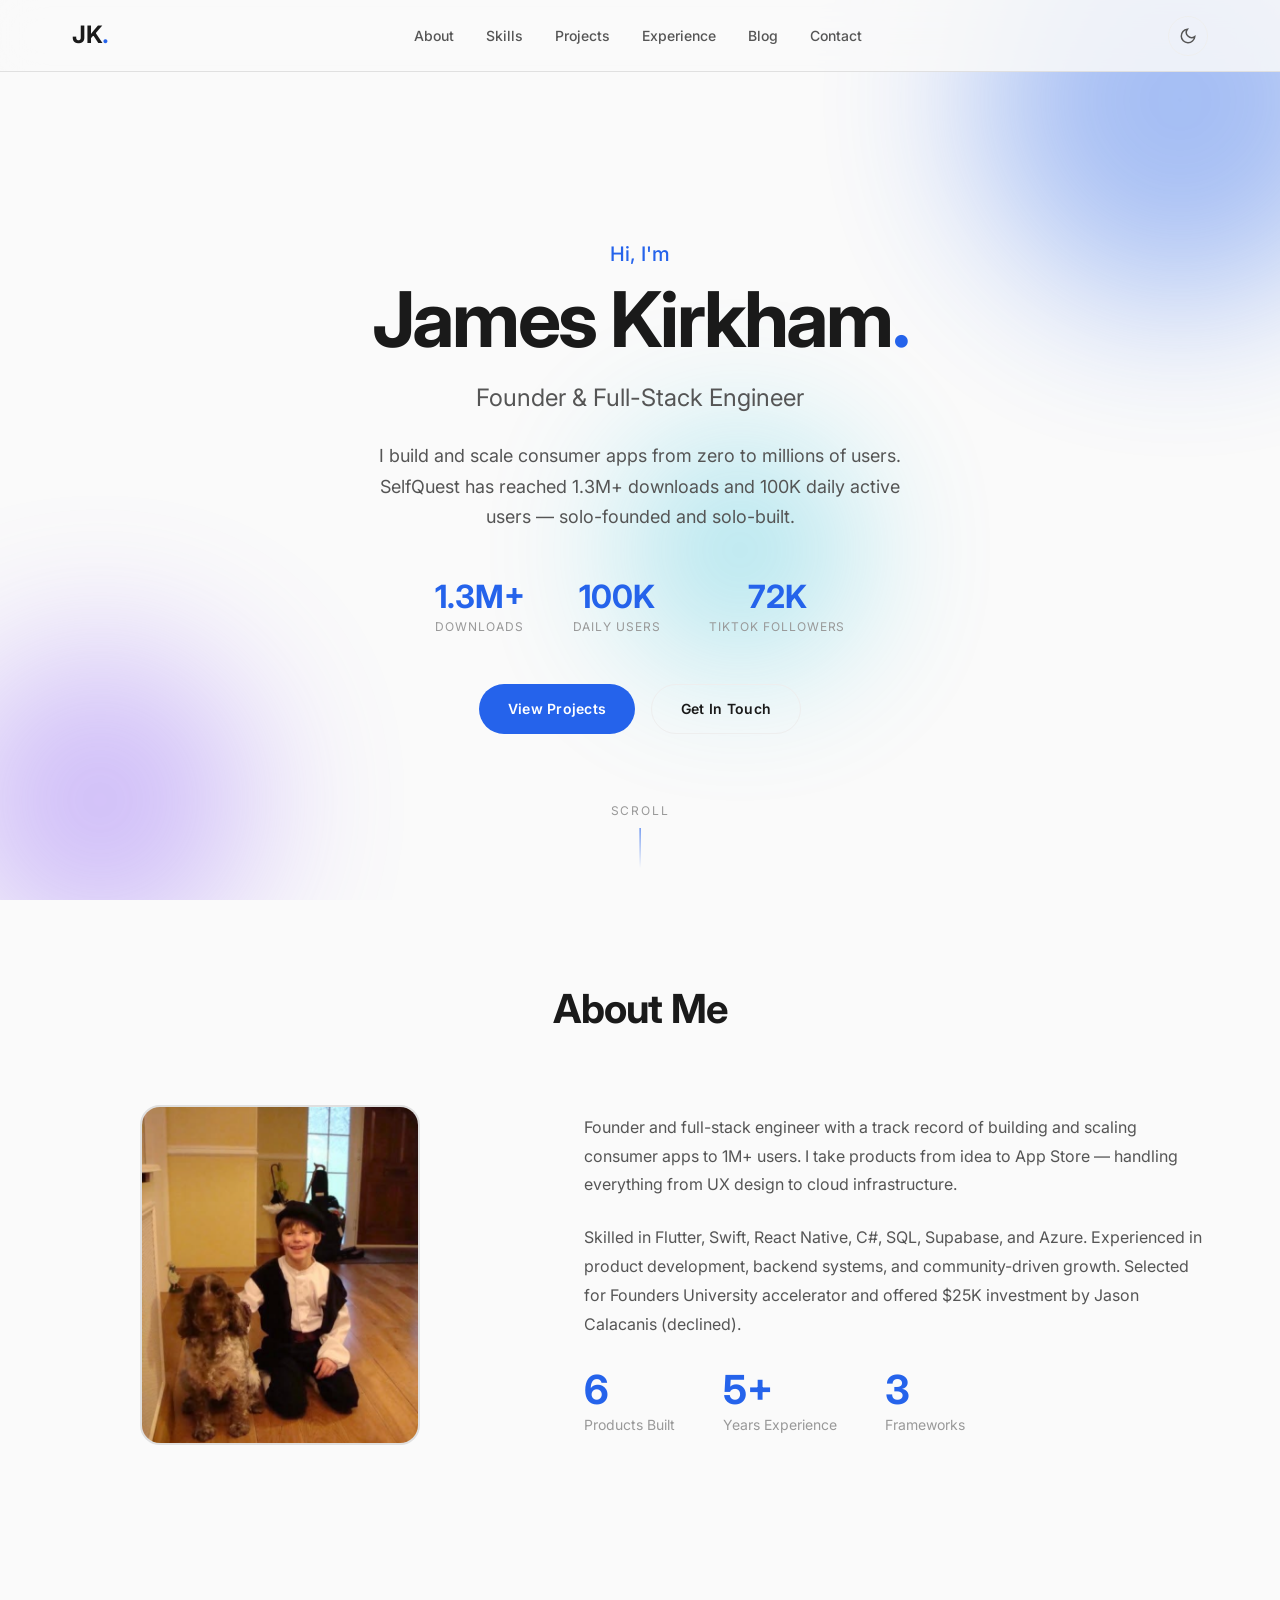
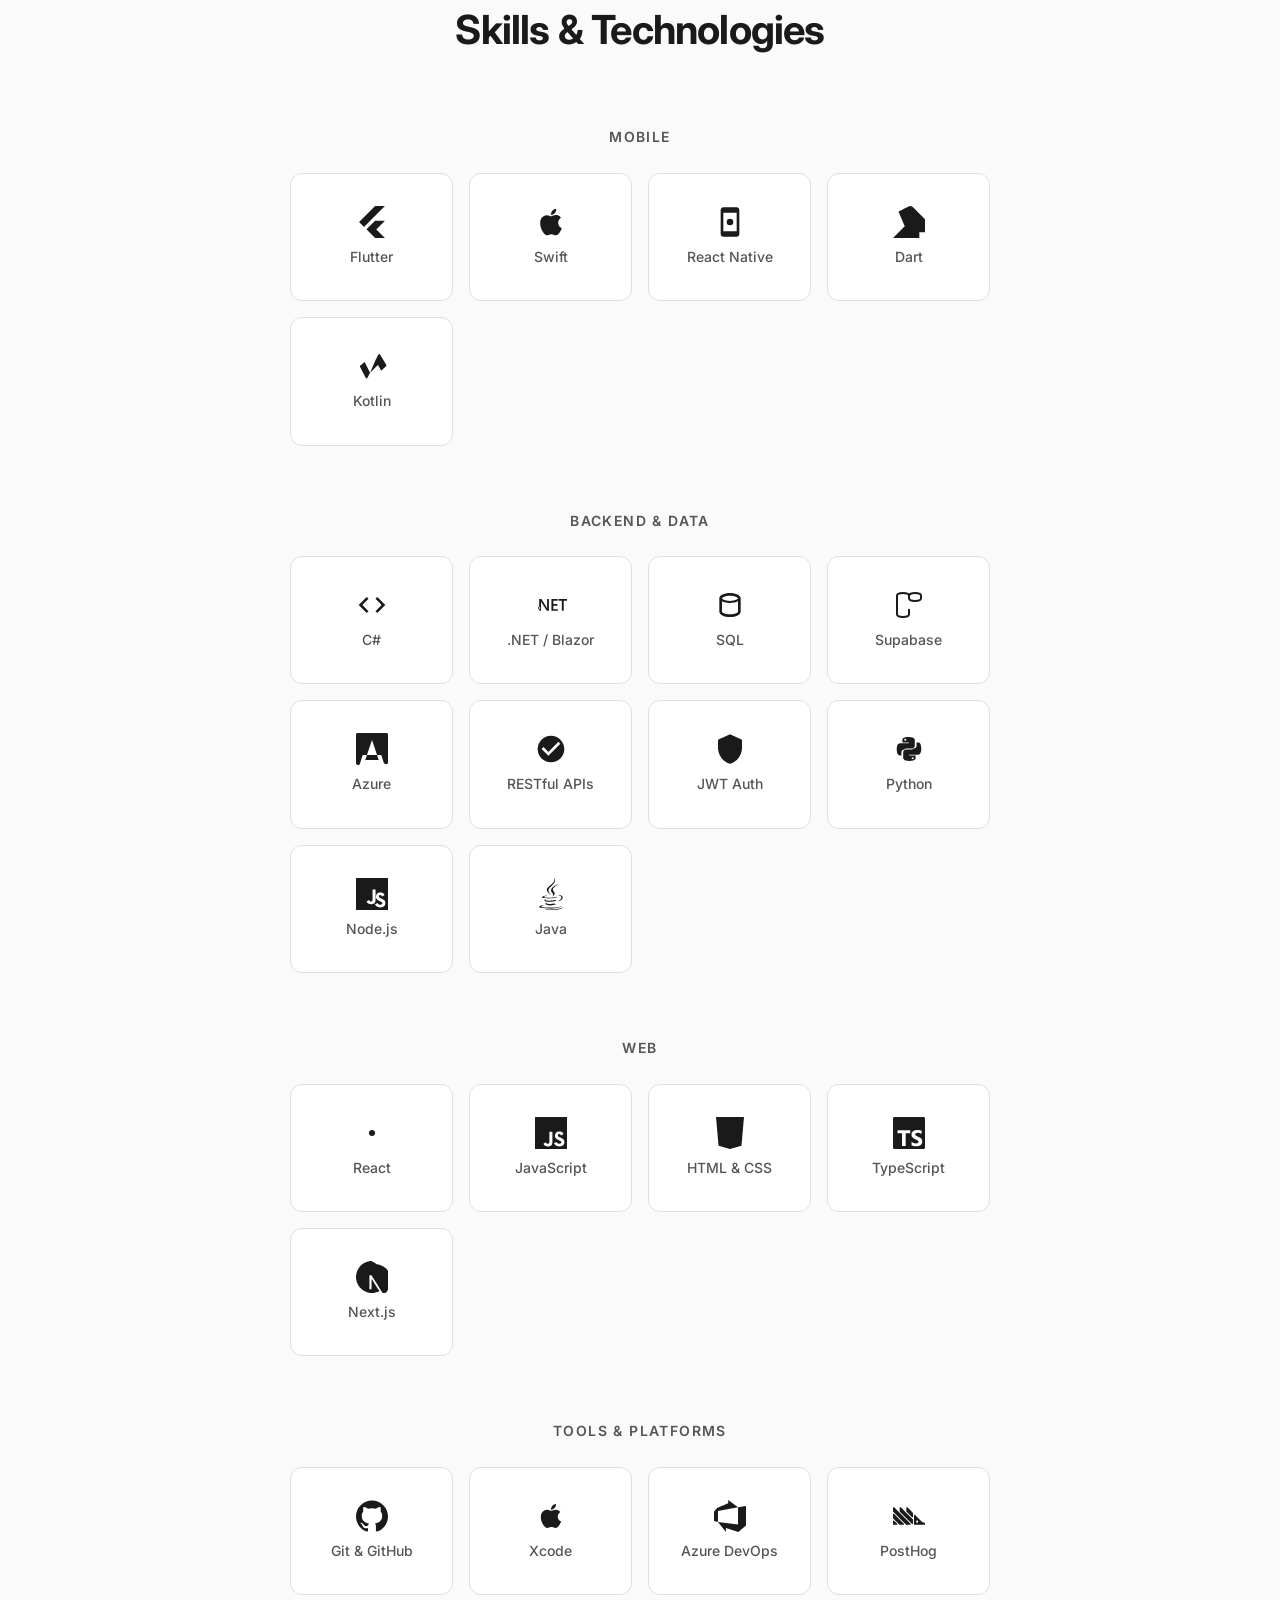
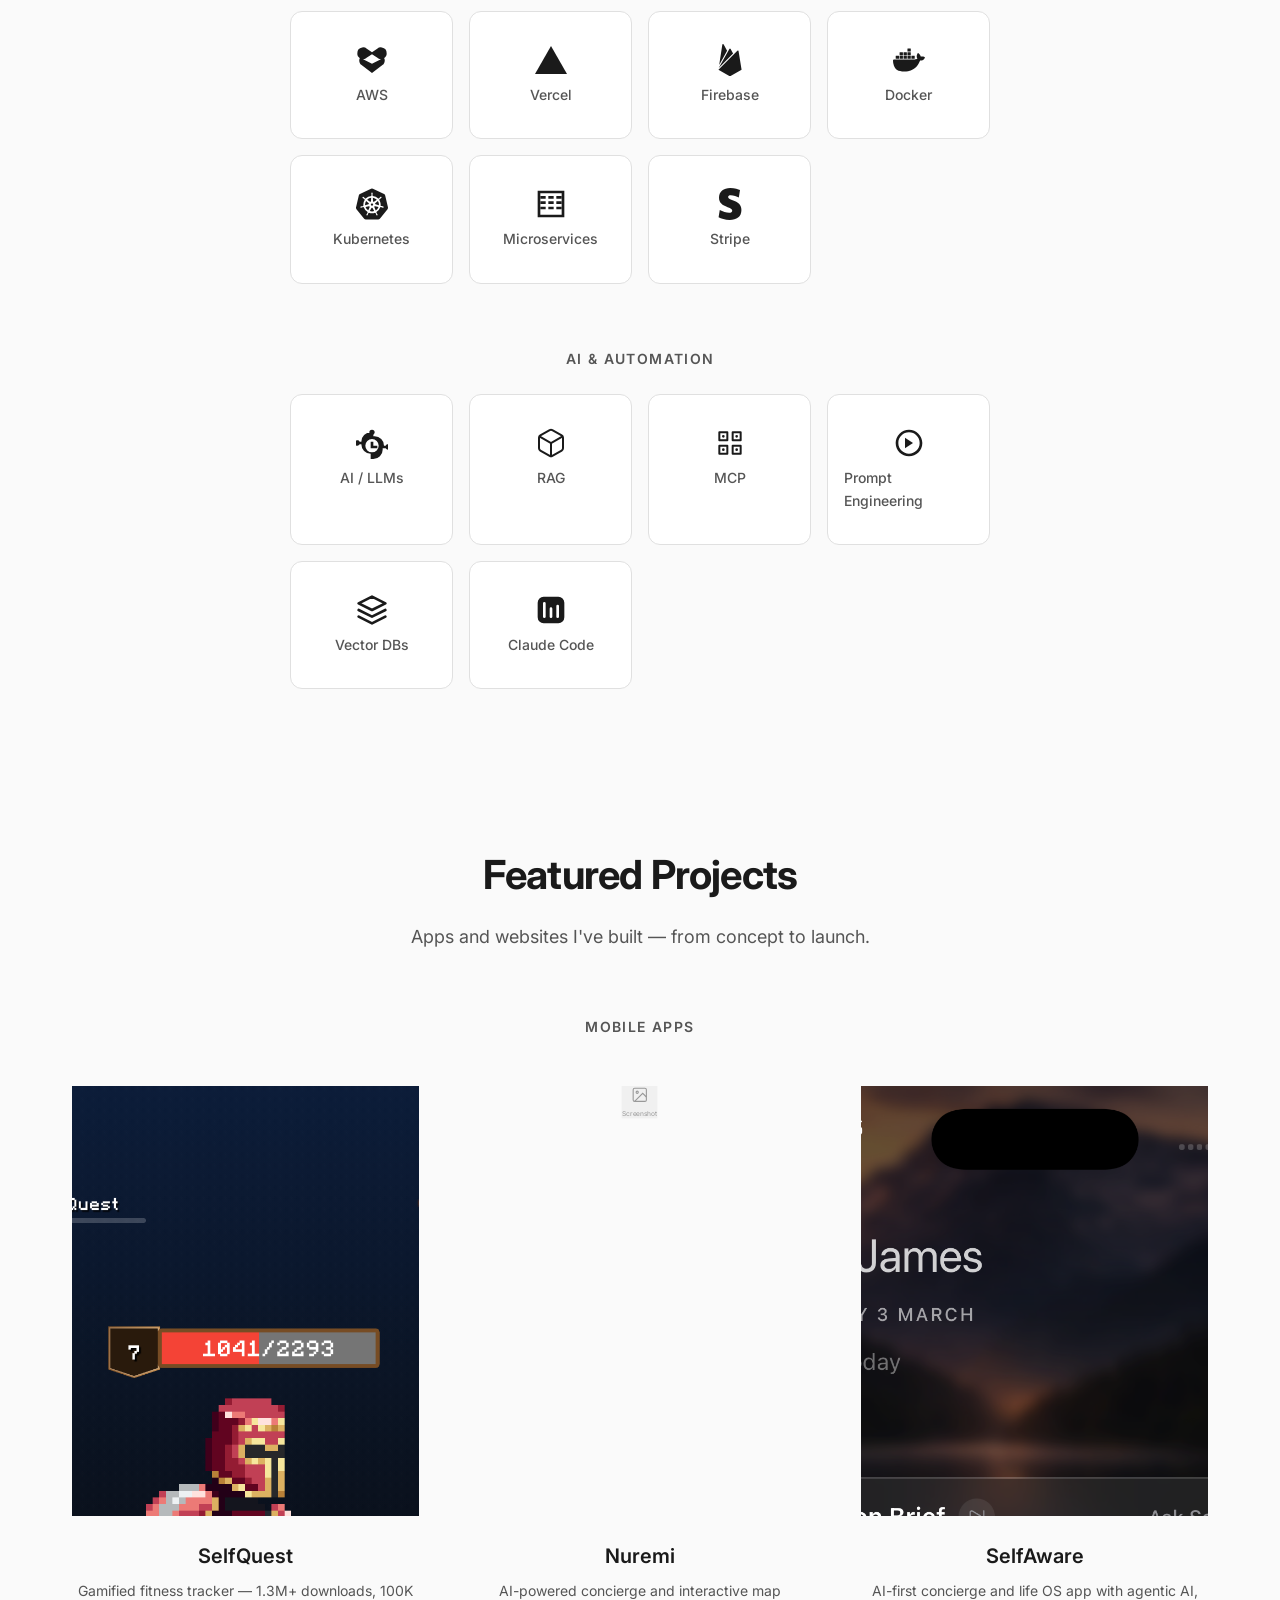
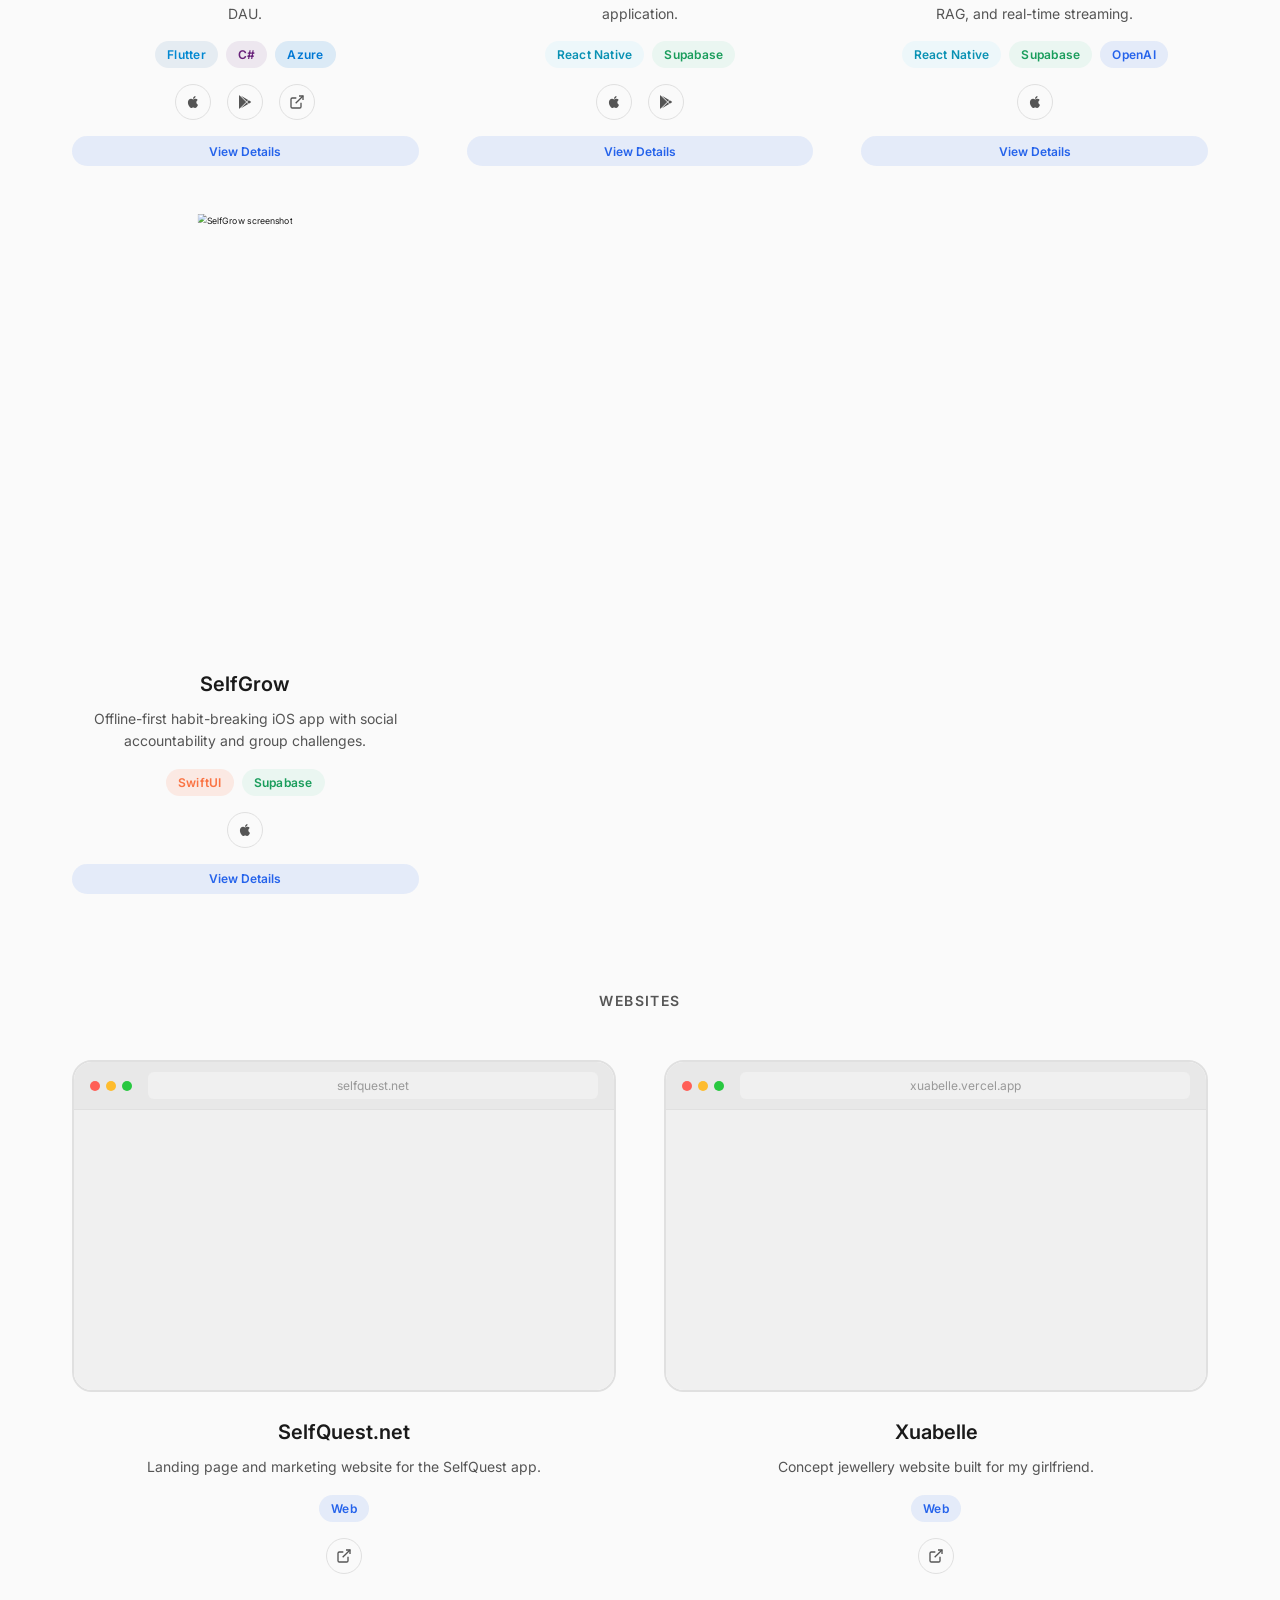
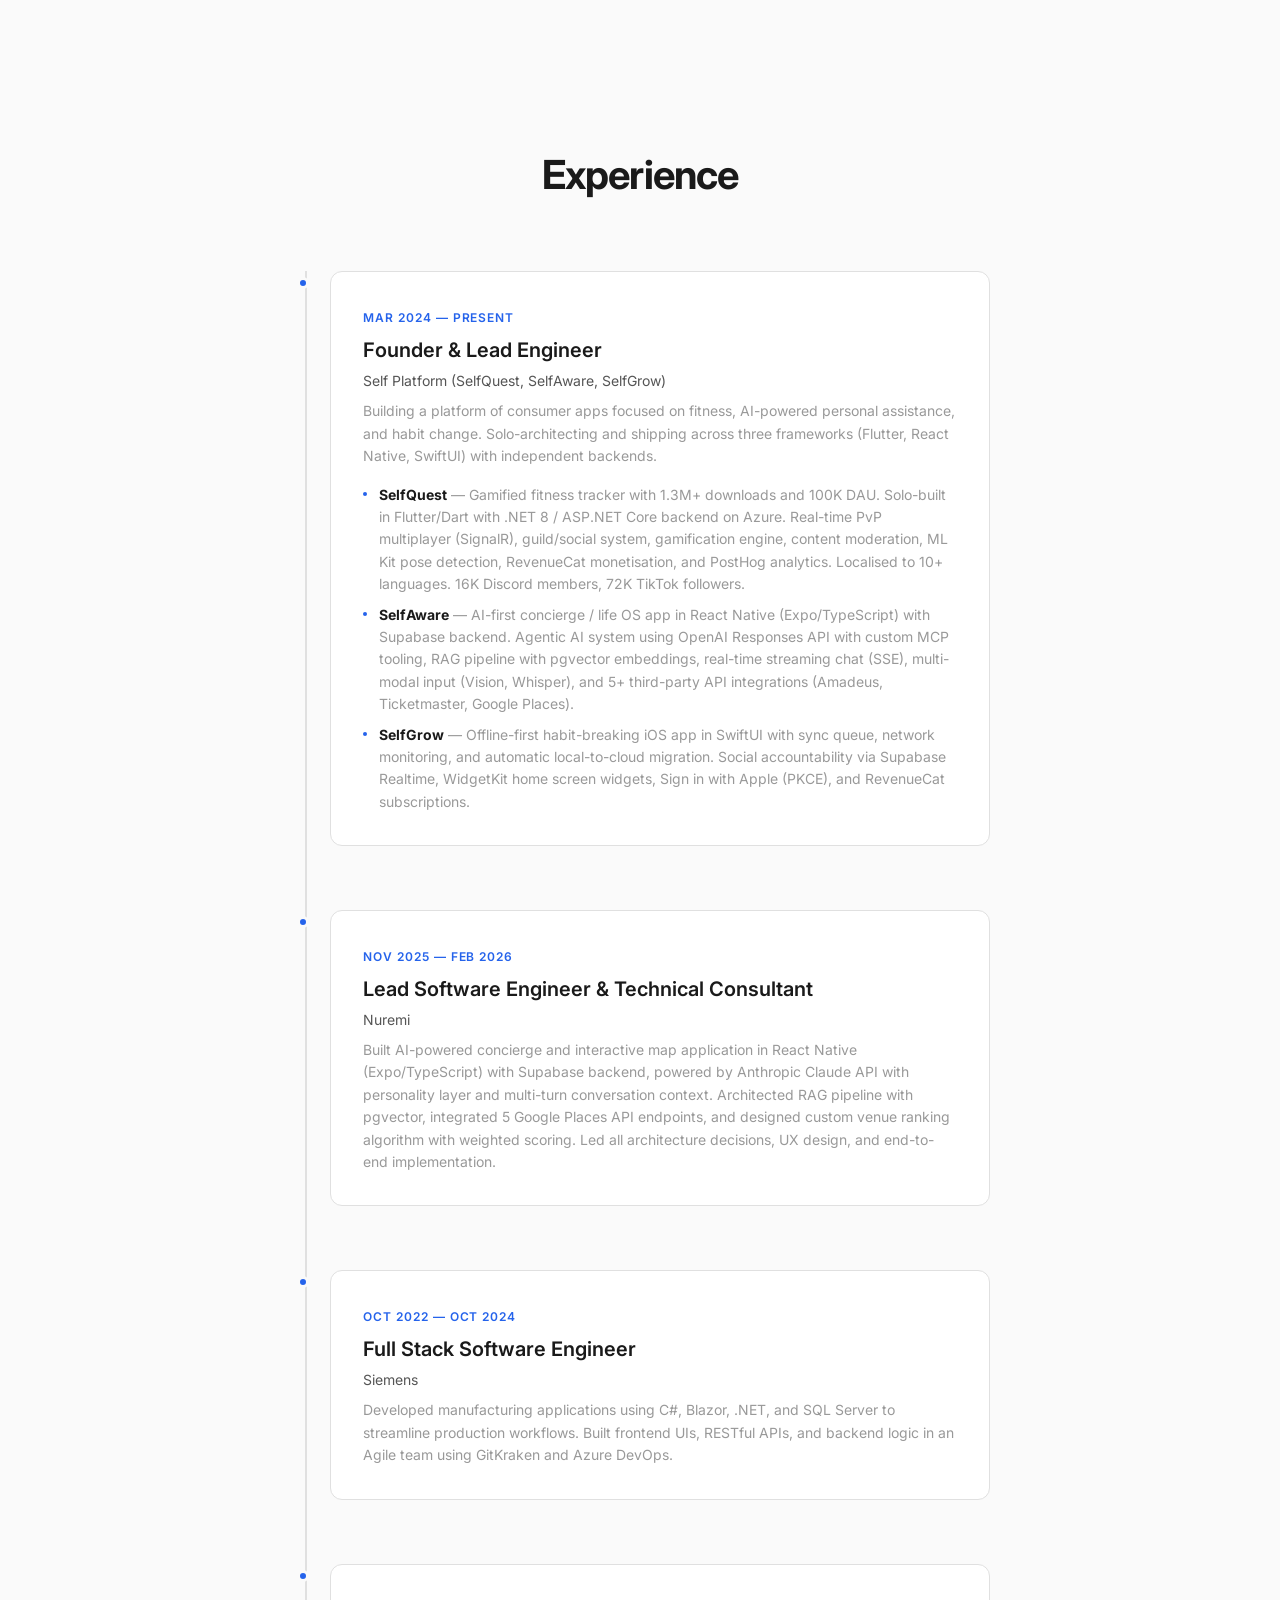
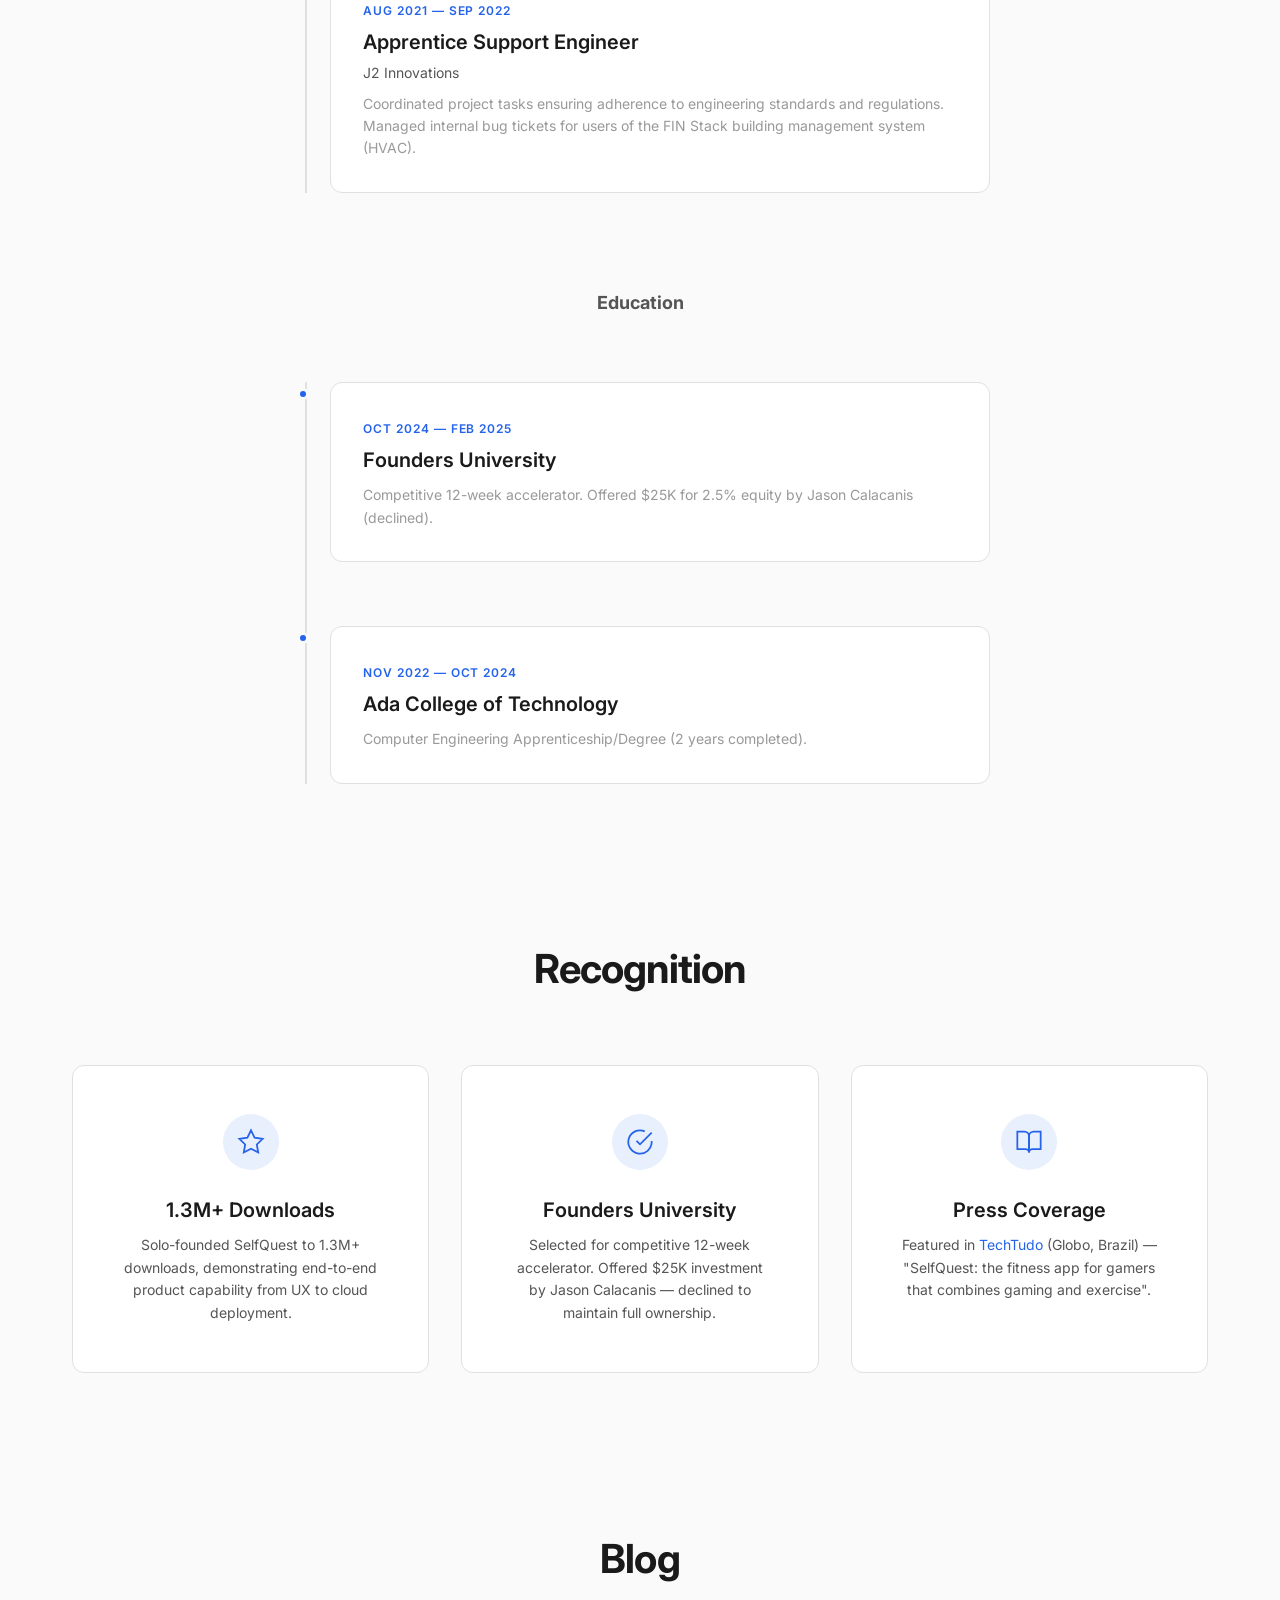
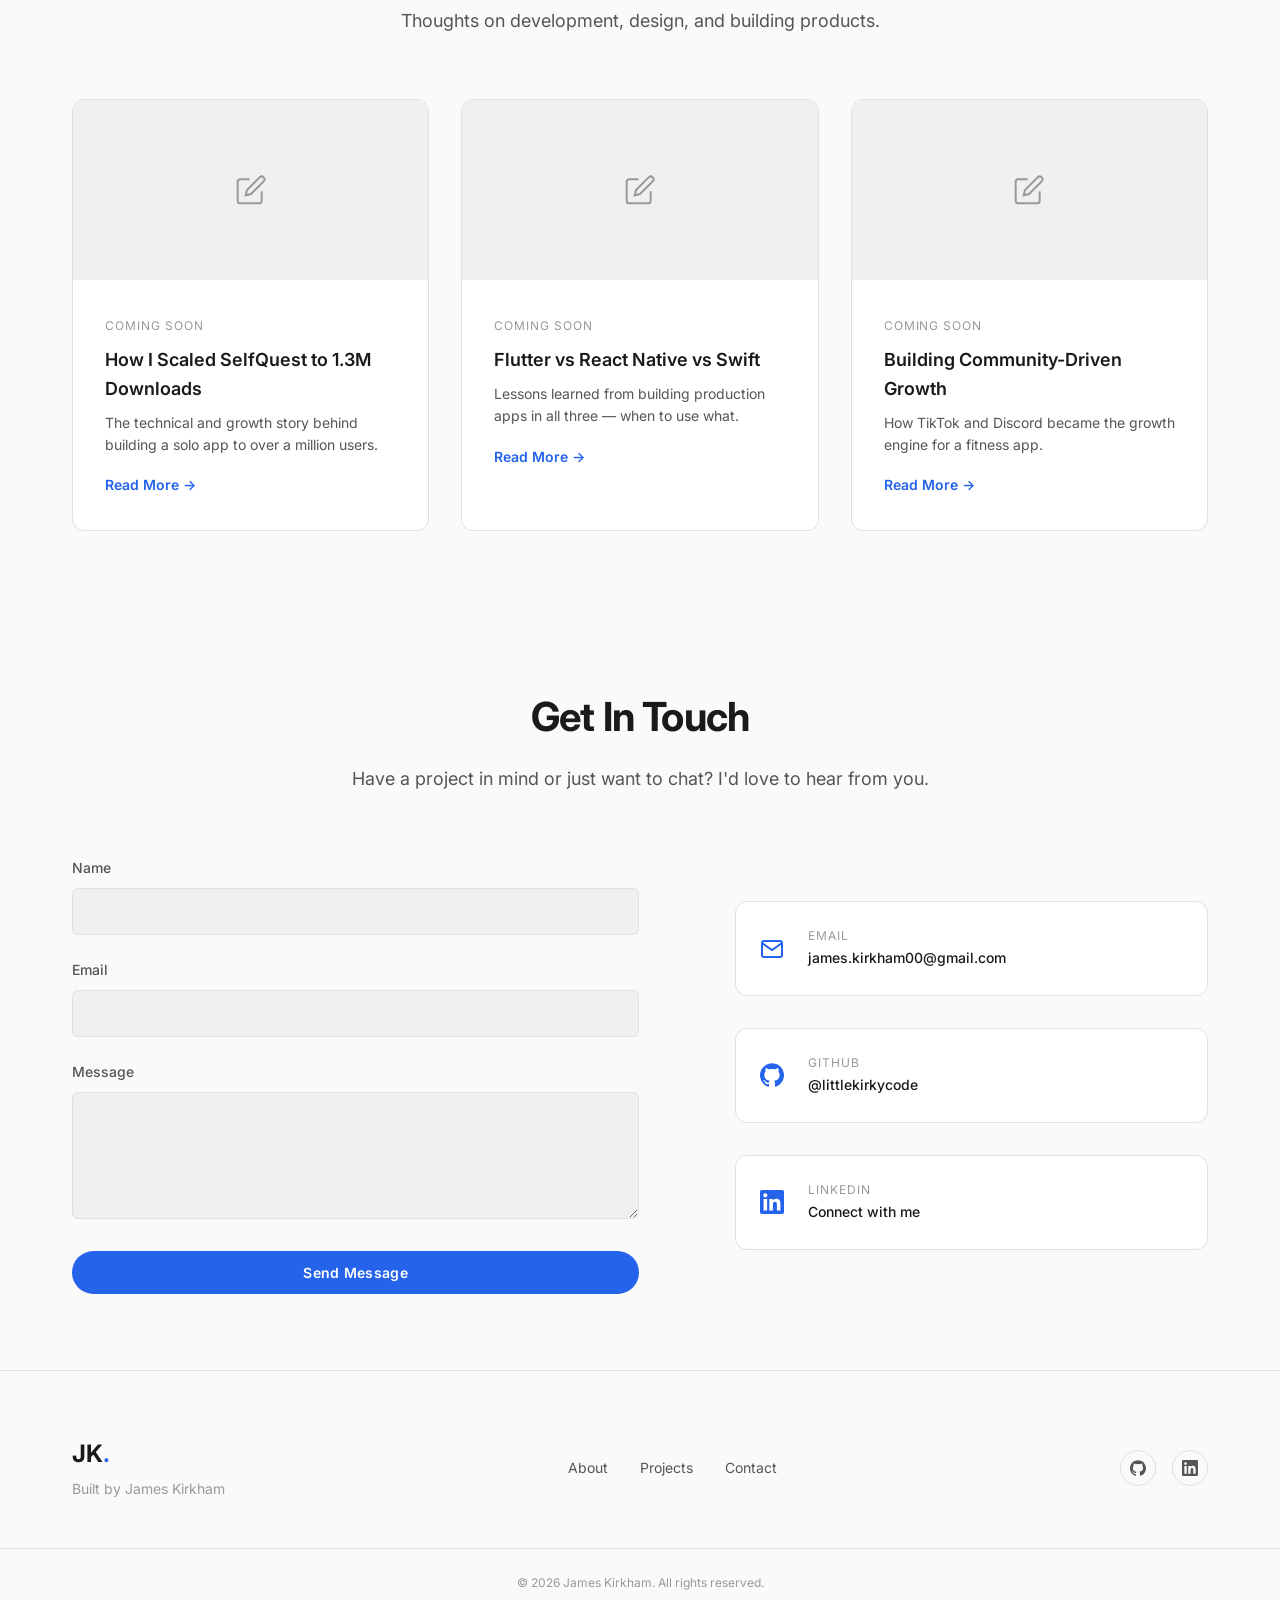
==== index.html @ d20d5d8f "Fix mobile nav menu, improve hero on mobile, add Xuabelle project - Fix hamburger menu overlay: swit" ====
<!DOCTYPE html>
<html lang="en" data-theme="dark">
<head>
    <meta charset="UTF-8">
    <meta name="viewport" content="width=device-width, initial-scale=1.0">
    <title>James Kirkham — Founder & Full-Stack Engineer</title>
    <meta name="description" content="Founder and full-stack engineer with a track record of building and scaling consumer apps to 1M+ users. Flutter, Swift, React Native, and more.">
    <link rel="preconnect" href="https://fonts.googleapis.com">
    <link rel="preconnect" href="https://fonts.gstatic.com" crossorigin>
    <link href="https://fonts.googleapis.com/css2?family=Inter:wght@300;400;500;600;700&display=swap" rel="stylesheet">
    <link rel="stylesheet" href="https://cdn.jsdelivr.net/gh/picturepan2/devices.css@master/dist/devices.min.css">
    <link rel="stylesheet" href="css/styles.css">
</head>
<body>

    <!-- ============ NAVIGATION ============ -->
    <nav class="nav" id="nav">
        <div class="nav__container">
            <a href="#" class="nav__logo">JK<span class="accent">.</span></a>
            <ul class="nav__links" id="navLinks">
                <li><a href="#about" class="nav__link">About</a></li>
                <li><a href="#skills" class="nav__link">Skills</a></li>
                <li><a href="#projects" class="nav__link">Projects</a></li>
                <li><a href="#experience" class="nav__link">Experience</a></li>
                <li><a href="#blog" class="nav__link">Blog</a></li>
                <li><a href="#contact" class="nav__link">Contact</a></li>
            </ul>
            <div class="nav__actions">
                <button class="theme-toggle" id="themeToggle" aria-label="Toggle dark/light mode">
                    <svg class="theme-toggle__icon theme-toggle__icon--sun" viewBox="0 0 24 24" fill="none" stroke="currentColor" stroke-width="2">
                        <circle cx="12" cy="12" r="5"></circle>
                        <line x1="12" y1="1" x2="12" y2="3"></line>
                        <line x1="12" y1="21" x2="12" y2="23"></line>
                        <line x1="4.22" y1="4.22" x2="5.64" y2="5.64"></line>
                        <line x1="18.36" y1="18.36" x2="19.78" y2="19.78"></line>
                        <line x1="1" y1="12" x2="3" y2="12"></line>
                        <line x1="21" y1="12" x2="23" y2="12"></line>
                        <line x1="4.22" y1="19.78" x2="5.64" y2="18.36"></line>
                        <line x1="18.36" y1="5.64" x2="19.78" y2="4.22"></line>
                    </svg>
                    <svg class="theme-toggle__icon theme-toggle__icon--moon" viewBox="0 0 24 24" fill="none" stroke="currentColor" stroke-width="2">
                        <path d="M21 12.79A9 9 0 1 1 11.21 3 7 7 0 0 0 21 12.79z"></path>
                    </svg>
                </button>
                <button class="nav__hamburger" id="hamburger" aria-label="Toggle navigation menu">
                    <span></span>
                    <span></span>
                    <span></span>
                </button>
            </div>
        </div>
    </nav>

    <!-- ============ HERO ============ -->
    <section class="hero" id="hero">
        <div class="hero__bg">
            <div class="hero__orb hero__orb--1"></div>
            <div class="hero__orb hero__orb--2"></div>
            <div class="hero__orb hero__orb--3"></div>
        </div>
        <div class="container hero__content">
            <p class="hero__greeting reveal">Hi, I'm</p>
            <h1 class="hero__name reveal">James Kirkham<span class="accent">.</span></h1>
            <p class="hero__title reveal">Founder & Full-Stack Engineer</p>
            <p class="hero__tagline reveal">I build and scale consumer apps from zero to millions of users. SelfQuest has reached 1.3M+ downloads and 100K daily active users — solo-founded and solo-built.</p>
            <div class="hero__stats reveal">
                <div class="hero__stat">
                    <span class="hero__stat-number">1.3M+</span>
                    <span class="hero__stat-label">Downloads</span>
                </div>
                <div class="hero__stat">
                    <span class="hero__stat-number">100K</span>
                    <span class="hero__stat-label">Daily Users</span>
                </div>
                <div class="hero__stat">
                    <span class="hero__stat-number">72K</span>
                    <span class="hero__stat-label">TikTok Followers</span>
                </div>
            </div>
            <div class="hero__cta reveal">
                <a href="#projects" class="btn btn--primary">View Projects</a>
                <a href="#contact" class="btn btn--outline">Get In Touch</a>
            </div>
        </div>
        <div class="hero__scroll-indicator">
            <span>Scroll</span>
            <div class="hero__scroll-line"></div>
        </div>
    </section>

    <!-- ============ ABOUT ============ -->
    <section class="section about" id="about">
        <div class="container">
            <h2 class="section__title reveal">About Me</h2>
            <div class="about__grid">
                <div class="about__image reveal">
                    <div class="about__photo-frame">
                        <img src="assets/images/profile/photo.png" alt="James Kirkham" class="about__photo">
                    </div>
                </div>
                <div class="about__text reveal">
                    <p>Founder and full-stack engineer with a track record of building and scaling consumer apps to 1M+ users. I take products from idea to App Store — handling everything from UX design to cloud infrastructure.</p>
                    <p>Skilled in Flutter, Swift, React Native, C#, SQL, Supabase, and Azure. Experienced in product development, backend systems, and community-driven growth. Selected for Founders University accelerator and offered $25K investment by Jason Calacanis (declined).</p>
                    <div class="about__stats">
                        <div class="about__stat">
                            <span class="about__stat-number">6</span>
                            <span class="about__stat-label">Products Built</span>
                        </div>
                        <div class="about__stat">
                            <span class="about__stat-number">5+</span>
                            <span class="about__stat-label">Years Experience</span>
                        </div>
                        <div class="about__stat">
                            <span class="about__stat-number">3</span>
                            <span class="about__stat-label">Frameworks</span>
                        </div>
                    </div>
                </div>
            </div>
        </div>
    </section>

    <!-- ============ SKILLS ============ -->
    <section class="section skills" id="skills">
        <div class="container">
            <h2 class="section__title reveal">Skills & Technologies</h2>
            <div class="skills__categories">
                <div class="skills__category reveal">
                    <h3 class="skills__category-title">Mobile</h3>
                    <div class="skills__grid">
                        <div class="skill-card">
                            <svg class="skill-card__icon" viewBox="0 0 24 24"><path d="M14.314 0L2.3 12 6 15.7 21.684.013h-7.357zm.014 11.072L7.857 17.53l6.47 6.47H21.7l-6.46-6.468 6.46-6.46h-7.37z" fill="currentColor"/></svg>
                            <span class="skill-card__name">Flutter</span>
                        </div>
                        <div class="skill-card">
                            <svg class="skill-card__icon" viewBox="0 0 24 24"><path d="M18.71 19.5c-.83 1.24-1.71 2.45-3.05 2.47-1.34.03-1.77-.79-3.29-.79-1.53 0-2 .77-3.27.82-1.31.05-2.3-1.32-3.14-2.53C4.25 17 2.94 12.45 4.7 9.39c.87-1.52 2.43-2.48 4.12-2.51 1.28-.02 2.5.87 3.29.87.78 0 2.26-1.07 3.8-.91.65.03 2.47.26 3.64 1.98-.09.06-2.17 1.28-2.15 3.81.03 3.02 2.65 4.03 2.68 4.04-.03.07-.42 1.44-1.38 2.83M13 3.5c.73-.83 1.94-1.46 2.94-1.5.13 1.17-.34 2.35-1.04 3.19-.69.85-1.83 1.51-2.95 1.42-.15-1.15.41-2.35 1.05-3.11z" fill="currentColor"/></svg>
                            <span class="skill-card__name">Swift</span>
                        </div>
                        <div class="skill-card">
                            <svg class="skill-card__icon" viewBox="0 0 24 24"><path d="M17 1.01L7 1c-1.1 0-2 .9-2 2v18c0 1.1.9 2 2 2h10c1.1 0 2-.9 2-2V3c0-1.1-.9-1.99-2-1.99zM17 19H7V5h10v14z" fill="currentColor"/><circle cx="12" cy="12" r="2.5" fill="currentColor"/></svg>
                            <span class="skill-card__name">React Native</span>
                        </div>
                        <div class="skill-card">
                            <svg class="skill-card__icon" viewBox="0 0 24 24"><path d="M4.105 4.105S9.158 1.58 11.684.316a3.079 3.079 0 011.481-.315c.766.047 1.677.788 1.677.788L24 9.948v9.789h-4.263V24H.015l8.79-8.79L4.105 4.105z" fill="currentColor"/></svg>
                            <span class="skill-card__name">Dart</span>
                        </div>
                        <div class="skill-card">
                            <svg class="skill-card__icon" viewBox="0 0 24 24"><path d="M2.958 12.251c.007.15.047.306.122.453l4.185 8.194a.749.749 0 001.341-.009l1.942-3.904L6.475 9.09l-3.395 2.644a.753.753 0 00-.122.517zm19.8-1.039L18.142 3.49a.753.753 0 00-1.312-.058L14.574 7.76l4.315 7.891 3.755-3.724a.753.753 0 00.114-.715zM14.574 7.76L10.548 16.985l6.095-5.95-2.069-3.275zM10.548 16.985l-4.073-7.895 4.073 7.895z" fill="currentColor"/></svg>
                            <span class="skill-card__name">Kotlin</span>
                        </div>
                    </div>
                </div>
                <div class="skills__category reveal">
                    <h3 class="skills__category-title">Backend & Data</h3>
                    <div class="skills__grid">
                        <div class="skill-card">
                            <svg class="skill-card__icon" viewBox="0 0 24 24"><path d="M9.4 16.6L4.8 12l4.6-4.6L8 6l-6 6 6 6zm5.2 0l4.6-4.6-4.6-4.6L16 6l6 6-6 6z" fill="currentColor"/></svg>
                            <span class="skill-card__name">C#</span>
                        </div>
                        <div class="skill-card">
                            <svg class="skill-card__icon" viewBox="0 0 24 24"><path d="M24 8.77h-2.468v7.565h-1.425V8.77h-2.462V7.53H24zm-6.852 7.565h-4.821V7.53h4.63v1.24h-3.205v2.494h2.953v1.234h-2.953v2.604h3.396zm-6.708 0H8.882L4.78 9.863a2.896 2.896 0 01-.258-.51h-.036c.032.189.048.592.048 1.21v5.772H3.157V7.53h1.659l3.965 6.32c.167.261.275.442.323.54h.024a5.087 5.087 0 01-.048-1.066V7.53H10.44zm-7.32-1.23a.86.86 0 00.615-.24.823.823 0 00.254-.612.832.832 0 00-.254-.618.854.854 0 00-.615-.243.867.867 0 00-.624.243.834.834 0 00-.254.618c0 .236.085.44.254.613a.87.87 0 00.624.24z" fill="currentColor"/></svg>
                            <span class="skill-card__name">.NET / Blazor</span>
                        </div>
                        <div class="skill-card">
                            <svg class="skill-card__icon" viewBox="0 0 24 24"><path d="M12 3C7.58 3 4 4.79 4 7v10c0 2.21 3.58 4 8 4s8-1.79 8-4V7c0-2.21-3.58-4-8-4zm0 2c3.87 0 6 1.5 6 2s-2.13 2-6 2-6-1.5-6-2 2.13-2 6-2zM6 17V9.27C7.53 10.03 9.61 10.5 12 10.5s4.47-.47 6-1.23V17c0 .5-2.13 2-6 2s-6-1.5-6-2z" fill="currentColor"/></svg>
                            <span class="skill-card__name">SQL</span>
                        </div>
                        <div class="skill-card">
                            <svg class="skill-card__icon" viewBox="0 0 24 24"><path d="M21 5c0-1.1-1.8-2-4.5-2C13.8 3 12 3.9 12 5v2c0 1.1 1.8 2 4.5 2S21 8.1 21 7V5zM12 5c0-1.1-1.8-2-4.5-2S3 3.9 3 5v14c0 1.1 1.8 2 4.5 2s4.5-.9 4.5-2v-3.5" stroke="currentColor" fill="none" stroke-width="1.5" stroke-linecap="round" stroke-linejoin="round"/></svg>
                            <span class="skill-card__name">Supabase</span>
                        </div>
                        <div class="skill-card">
                            <svg class="skill-card__icon" viewBox="0 0 24 24"><path d="M22.379 23.343a1.62 1.62 0 01-1.535-1.1l-1.907-5.685H5.063l-1.907 5.684A1.62 1.62 0 010 22.876V1.124A1.125 1.125 0 011.125 0h21.75A1.125 1.125 0 0124 1.124v21.095a1.622 1.622 0 01-1.621 1.124zM12 5.188L6.937 20.25h10.127L12 5.188z" fill="currentColor"/></svg>
                            <span class="skill-card__name">Azure</span>
                        </div>
                        <div class="skill-card">
                            <svg class="skill-card__icon" viewBox="0 0 24 24"><path d="M12 2C6.48 2 2 6.48 2 12s4.48 10 10 10 10-4.48 10-10S17.52 2 12 2zm-2 15l-5-5 1.41-1.41L10 14.17l7.59-7.59L19 8l-9 9z" fill="currentColor"/></svg>
                            <span class="skill-card__name">RESTful APIs</span>
                        </div>
                        <div class="skill-card">
                            <svg class="skill-card__icon" viewBox="0 0 24 24"><path d="M12 1L3 5v6c0 5.55 3.84 10.74 9 12 5.16-1.26 9-6.45 9-12V5l-9-4z" fill="currentColor"/></svg>
                            <span class="skill-card__name">JWT Auth</span>
                        </div>
                        <div class="skill-card">
                            <svg class="skill-card__icon" viewBox="0 0 24 24"><path d="M9.585 11.692h4.328s2.432.039 2.432-2.35V5.391S16.714 3 11.759 3C6.803 3 7.043 5.016 7.043 5.016l.006 2.086h4.81v.627H5.343S2.789 7.47 2.789 12.24s2.218 4.604 2.218 4.604h1.324v-2.217s-.071-2.218 2.182-2.218zm-.38-5.878a.773.773 0 110-1.546.773.773 0 010 1.546zM14.415 12.308h-4.328s-2.432-.039-2.432 2.35v3.951S7.286 21 12.241 21c4.956 0 4.716-2.016 4.716-2.016l-.006-2.086h-4.81v-.627h6.516S21.211 16.53 21.211 11.76s-2.218-4.604-2.218-4.604h-1.324v2.217s.071 2.218-2.182 2.218zm.38 5.878a.773.773 0 110 1.546.773.773 0 010-1.546z" fill="currentColor"/></svg>
                            <span class="skill-card__name">Python</span>
                        </div>
                        <div class="skill-card">
                            <svg class="skill-card__icon" viewBox="0 0 24 24"><path d="M0 0h24v24H0V0zm22.034 18.276c-.175-1.095-.888-2.015-3.003-2.873-.736-.345-1.554-.585-1.797-1.14-.091-.33-.105-.51-.046-.705.15-.646.915-.84 1.515-.66.39.12.75.42.976.9 1.034-.676 1.034-.676 1.755-1.125-.27-.42-.404-.601-.586-.78-.63-.705-1.469-1.065-2.834-1.034l-.705.089c-.676.165-1.32.525-1.71 1.005-1.14 1.291-.811 3.541.569 4.471 1.365 1.02 3.361 1.244 3.616 2.205.24 1.17-.87 1.545-1.966 1.41-.811-.18-1.26-.586-1.755-1.336l-1.83 1.051c.21.48.45.689.81 1.109 1.74 1.756 6.09 1.666 6.871-1.004.029-.09.24-.705.074-1.65zM14.678 8.58h-2.248c0 1.938-.009 3.864-.009 5.805 0 1.232.063 2.363-.138 2.711-.33.689-1.18.601-1.566.48-.396-.196-.597-.466-.83-.855-.063-.105-.11-.196-.127-.196l-1.825 1.125c.305.63.75 1.172 1.324 1.517.855.51 2.004.675 3.207.405.783-.226 1.458-.691 1.811-1.411.51-.93.402-2.07.397-3.346.012-2.054 0-4.109 0-6.179z" fill="currentColor"/></svg>
                            <span class="skill-card__name">Node.js</span>
                        </div>
                        <div class="skill-card">
                            <svg class="skill-card__icon" viewBox="0 0 24 24"><path d="M8.851 18.56s-.917.534.653.714c1.902.218 2.874.187 4.969-.211 0 0 .552.346 1.321.646-4.699 2.013-10.633-.118-6.943-1.149M8.276 15.933s-1.028.762.542.924c2.032.209 3.636.227 6.413-.308 0 0 .384.389.987.602-5.679 1.661-12.007.13-7.942-1.218M13.116 11.475c1.158 1.333-.304 2.533-.304 2.533s2.939-1.518 1.589-3.418c-1.261-1.772-2.228-2.652 3.007-5.688 0-.001-8.216 2.051-4.292 6.573M19.33 20.504s.679.559-.747.991c-2.712.822-11.288 1.069-13.669.033-.856-.373.75-.89 1.254-.998.527-.114.828-.093.828-.093-.953-.671-6.156 1.317-2.643 1.887 9.58 1.553 17.462-.7 14.977-1.82M9.292 13.21s-4.362 1.036-1.544 1.412c1.189.159 3.561.123 5.77-.062 1.806-.152 3.618-.477 3.618-.477s-.637.272-1.098.587c-4.429 1.165-12.986.623-10.522-.569 2.082-1.006 3.776-.891 3.776-.891M17.116 17.584c4.503-2.34 2.421-4.589.968-4.285-.355.074-.515.138-.515.138s.132-.207.385-.297c2.875-1.011 5.086 2.981-.928 4.562 0 0 .07-.062.09-.118M14.401 0s2.494 2.494-2.365 6.33c-3.896 3.077-.889 4.832 0 6.836-2.274-2.053-3.943-3.858-2.824-5.539 1.644-2.469 6.197-3.665 5.189-7.627M9.734 23.924c4.322.277 10.959-.154 11.116-2.198 0 0-.302.775-3.572 1.391-3.688.694-8.239.613-10.937.168 0-.001.553.457 3.393.639" fill="currentColor"/></svg>
                            <span class="skill-card__name">Java</span>
                        </div>
                    </div>
                </div>
                <div class="skills__category reveal">
                    <h3 class="skills__category-title">Web</h3>
                    <div class="skills__grid">
                        <div class="skill-card">
                            <svg class="skill-card__icon" viewBox="0 0 24 24"><path d="M14.23 12.004a2.236 2.236 0 0 1-2.235 2.236 2.236 2.236 0 0 1-2.236-2.236 2.236 2.236 0 0 1 2.235-2.236 2.236 2.236 0 0 1 2.236 2.236z" fill="currentColor"/></svg>
                            <span class="skill-card__name">React</span>
                        </div>
                        <div class="skill-card">
                            <svg class="skill-card__icon" viewBox="0 0 24 24"><path d="M0 0h24v24H0V0zm22.034 18.276c-.175-1.095-.888-2.015-3.003-2.873-.736-.345-1.554-.585-1.797-1.14-.091-.33-.105-.51-.046-.705.15-.646.915-.84 1.515-.66.39.12.75.42.976.9 1.034-.676 1.034-.676 1.755-1.125-.27-.42-.404-.601-.586-.78-.63-.705-1.469-1.065-2.834-1.034l-.705.089c-.676.165-1.32.525-1.71 1.005-1.14 1.291-.811 3.541.569 4.471 1.365 1.02 3.361 1.244 3.616 2.205.24 1.17-.87 1.545-1.966 1.41-.811-.18-1.26-.586-1.755-1.336l-1.83 1.051c.21.48.45.689.81 1.109 1.74 1.756 6.09 1.666 6.871-1.004.029-.09.24-.705.074-1.65zm-8.983-7.245h-2.248c0 1.938-.009 3.864-.009 5.805 0 1.232.063 2.363-.138 2.711-.33.689-1.18.601-1.566.48-.396-.196-.597-.466-.83-.855-.063-.105-.11-.196-.127-.196l-1.825 1.125c.305.63.75 1.172 1.324 1.517.855.51 2.004.675 3.207.405.783-.226 1.458-.691 1.811-1.411.51-.93.402-2.07.397-3.346.012-2.054 0-4.109 0-6.179z" fill="currentColor"/></svg>
                            <span class="skill-card__name">JavaScript</span>
                        </div>
                        <div class="skill-card">
                            <svg class="skill-card__icon" viewBox="0 0 24 24"><path d="M1.5 0h21l-1.91 21.563L11.977 24l-8.565-2.438L1.5 0z" fill="currentColor"/></svg>
                            <span class="skill-card__name">HTML & CSS</span>
                        </div>
                        <div class="skill-card">
                            <svg class="skill-card__icon" viewBox="0 0 24 24"><path d="M1.125 0C.502 0 0 .502 0 1.125v21.75C0 23.498.502 24 1.125 24h21.75c.623 0 1.125-.502 1.125-1.125V1.125C24 .502 23.498 0 22.875 0zm17.363 9.75c.612 0 1.154.037 1.627.111a6.38 6.38 0 011.306.34v2.458a3.95 3.95 0 00-.643-.361 5.093 5.093 0 00-.717-.26 5.453 5.453 0 00-1.426-.2c-.3 0-.573.028-.819.086a2.1 2.1 0 00-.623.242c-.17.104-.3.229-.393.374a.888.888 0 00-.14.49c0 .196.053.373.156.529.104.156.252.304.443.444s.423.276.696.41c.273.135.582.274.926.416.47.197.892.407 1.266.628.374.222.695.473.963.753.268.279.472.598.614.957.142.359.214.776.214 1.253 0 .657-.125 1.21-.373 1.656a3.033 3.033 0 01-1.012 1.085 4.38 4.38 0 01-1.487.596c-.566.12-1.163.18-1.79.18a9.916 9.916 0 01-1.84-.164 5.544 5.544 0 01-1.512-.493v-2.63a5.033 5.033 0 003.237 1.2c.333 0 .624-.03.872-.09.249-.06.456-.144.623-.25.166-.108.29-.234.373-.38a1.023 1.023 0 00-.074-1.089 2.12 2.12 0 00-.537-.5 5.597 5.597 0 00-.807-.444 27.72 27.72 0 00-1.007-.436c-.918-.383-1.602-.852-2.053-1.405-.45-.553-.676-1.222-.676-2.005 0-.614.123-1.141.369-1.582.246-.441.58-.804 1.004-1.089a4.494 4.494 0 011.47-.629 7.536 7.536 0 011.77-.201zm-15.113.188h9.563v2.166H9.506v9.646H6.789v-9.646H3.375z" fill="currentColor"/></svg>
                            <span class="skill-card__name">TypeScript</span>
                        </div>
                        <div class="skill-card">
                            <svg class="skill-card__icon" viewBox="0 0 24 24"><path d="M11.572 0c-.176 0-.31.001-.358.007a19.76 19.76 0 01-.364.033C7.443.346 4.25 2.185 2.228 5.012a11.875 11.875 0 00-2.119 5.243c-.096.66-.108.854-.108 1.747s.012 1.089.108 1.748c.652 4.506 3.86 8.292 8.209 9.695.779.25 1.6.422 2.534.525.363.04 1.935.04 2.299 0 1.611-.178 2.977-.577 4.323-1.264.207-.106.247-.134.219-.158a121.4 121.4 0 01-1.173-1.577l-.03-.04-2.384-3.769a156 156 0 00-2.405-3.768c-.012-.003-.024 1.672-.036 3.716-.018 3.453-.024 3.726-.072 3.823a.453.453 0 01-.219.218c-.08.04-.149.047-.534.047h-.438l-.115-.066a.468.468 0 01-.164-.175l-.053-.113.006-4.975.007-4.975.078-.091a.637.637 0 01.17-.134c.096-.047.134-.052.57-.052.486 0 .526.009.649.09a.72.72 0 01.153.136c.024.024 1.309 2.068 2.857 4.541 1.548 2.473 3.555 5.672 4.46 7.11l1.645 2.614.08-.05a12.2 12.2 0 002.591-2.379c1.548-1.86 2.576-4.107 2.942-6.45.096-.66.108-.854.108-1.748 0-.893-.012-1.088-.108-1.747-.652-4.506-3.86-8.292-8.209-9.695a12.597 12.597 0 00-2.498-.523A21.386 21.386 0 0011.572 0z" fill="currentColor"/></svg>
                            <span class="skill-card__name">Next.js</span>
                        </div>
                    </div>
                </div>
                <div class="skills__category reveal">
                    <h3 class="skills__category-title">Tools & Platforms</h3>
                    <div class="skills__grid">
                        <div class="skill-card">
                            <svg class="skill-card__icon" viewBox="0 0 24 24"><path d="M12 .297c-6.63 0-12 5.373-12 12 0 5.303 3.438 9.8 8.205 11.385.6.113.82-.258.82-.577 0-.285-.01-1.04-.015-2.04-3.338.724-4.042-1.61-4.042-1.61C4.422 18.07 3.633 17.7 3.633 17.7c-1.087-.744.084-.729.084-.729 1.205.084 1.838 1.236 1.838 1.236 1.07 1.835 2.809 1.305 3.495.998.108-.776.417-1.305.76-1.605-2.665-.3-5.466-1.332-5.466-5.93 0-1.31.465-2.38 1.235-3.22-.135-.303-.54-1.523.105-3.176 0 0 1.005-.322 3.3 1.23.96-.267 1.98-.399 3-.405 1.02.006 2.04.138 3 .405 2.28-1.552 3.285-1.23 3.285-1.23.645 1.653.24 2.873.12 3.176.765.84 1.23 1.91 1.23 3.22 0 4.61-2.805 5.625-5.475 5.92.42.36.81 1.096.81 2.22 0 1.606-.015 2.896-.015 3.286 0 .315.21.69.825.57C20.565 22.092 24 17.592 24 12.297c0-6.627-5.373-12-12-12" fill="currentColor"/></svg>
                            <span class="skill-card__name">Git & GitHub</span>
                        </div>
                        <div class="skill-card">
                            <svg class="skill-card__icon" viewBox="0 0 24 24"><path d="M17.05 20.28c-.98.95-2.05.8-3.08.35-1.09-.46-2.09-.48-3.24 0-1.44.62-2.2.44-3.06-.35C2.79 15.25 3.51 7.59 9.05 7.31c1.35.07 2.29.74 3.08.8 1.18-.24 2.31-.93 3.57-.84 1.51.12 2.65.72 3.4 1.8-3.12 1.87-2.38 5.98.48 7.13-.57 1.5-1.31 2.99-2.54 4.09zM12.03 7.25c-.15-2.23 1.66-4.07 3.74-4.25.29 2.58-2.34 4.5-3.74 4.25z" fill="currentColor"/></svg>
                            <span class="skill-card__name">Xcode</span>
                        </div>
                        <div class="skill-card">
                            <svg class="skill-card__icon" viewBox="0 0 24 24"><path d="M0 8.877L2.247 5.91l8.405-3.416V.022l7.37 5.393L2.966 8.338v8.225L0 15.707zm24-4.45v14.651l-5.753 4.9-9.303-3.057v3.056l-5.978-7.416 15.057 1.798V5.418z" fill="currentColor"/></svg>
                            <span class="skill-card__name">Azure DevOps</span>
                        </div>
                        <div class="skill-card">
                            <svg class="skill-card__icon" viewBox="0 0 24 24"><path d="M9.854 14.5 5 9.647.854 5.5A.5.5 0 0 0 0 5.854V8.44a.5.5 0 0 0 .146.353L5 13.647l.147.146L9.854 18.5l.146.147v-.049c.065.03.134.049.207.049h2.586a.5.5 0 0 0 .353-.854L9.854 14.5zm0-5-4-4a.487.487 0 0 0-.409-.144.515.515 0 0 0-.356.21.493.493 0 0 0-.089.288V8.44a.5.5 0 0 0 .147.353l9 9a.5.5 0 0 0 .853-.354v-2.585a.5.5 0 0 0-.146-.354l-5-5zm1-4a.5.5 0 0 0-.854.354V8.44a.5.5 0 0 0 .147.353l4 4a.5.5 0 0 0 .853-.354V9.854a.5.5 0 0 0-.146-.354l-4-4zm12.647 11.515a3.863 3.863 0 0 1-2.232-1.1l-4.708-4.707a.5.5 0 0 0-.854.354v6.585a.5.5 0 0 0 .5.5H23.5a.5.5 0 0 0 .5-.5v-.6c0-.276-.225-.497-.499-.532zm-5.394.032a.8.8 0 1 1 0-1.6.8.8 0 0 1 0 1.6zM.854 15.5a.5.5 0 0 0-.854.354v2.293a.5.5 0 0 0 .5.5h2.293c.222 0 .39-.135.462-.309a.493.493 0 0 0-.109-.545L.854 15.501zM5 14.647.854 10.5a.5.5 0 0 0-.854.353v2.586a.5.5 0 0 0 .146.353L4.854 18.5l.146.147h2.793a.5.5 0 0 0 .353-.854L5 14.647z" fill="currentColor"/></svg>
                            <span class="skill-card__name">PostHog</span>
                        </div>
                        <div class="skill-card">
                            <svg class="skill-card__icon" viewBox="0 0 24 24"><path d="M18.75 11.35a4.32 4.32 0 01-.79-.08 3.55 3.55 0 01-.73-.2l-.17-.09-.14-.09-.42-.28-.43-.28L12 7.69 7.93 10.33l-.43.28-.42.28-.14.09-.17.09a3.55 3.55 0 01-.73.2 4.32 4.32 0 01-.79.08 4.42 4.42 0 01-3.83-2.18A4.33 4.33 0 011 6.88a4.4 4.4 0 013.63-4.33 4.3 4.3 0 013.48.93L12 6.2l3.89-2.72a4.3 4.3 0 013.48-.93A4.4 4.4 0 0123 6.88a4.33 4.33 0 01-.42 2.19 4.42 4.42 0 01-3.83 2.28zM12 21.8L3.93 15.64a3.89 3.89 0 01-.68-.73 3.78 3.78 0 01-.49-.89 4.34 4.34 0 01-.33-1.63 4.38 4.38 0 01.55-2.13l.06-.09.14.09.17.09.42.28.43.28L12 14.77l7.8-3.86.43-.28.42-.28.17-.09.14-.09.06.09a4.38 4.38 0 01.55 2.13 4.34 4.34 0 01-.33 1.63 3.78 3.78 0 01-.49.89 3.89 3.89 0 01-.68.73z" fill="currentColor"/></svg>
                            <span class="skill-card__name">AWS</span>
                        </div>
                        <div class="skill-card">
                            <svg class="skill-card__icon" viewBox="0 0 24 24"><path d="M24 22.525H0l12-21.05 12 21.05z" fill="currentColor"/></svg>
                            <span class="skill-card__name">Vercel</span>
                        </div>
                        <div class="skill-card">
                            <svg class="skill-card__icon" viewBox="0 0 24 24"><path d="M3.89 15.672L6.255.461A.542.542 0 017.27.288l2.543 4.771L3.89 15.672zm16.794 3.692l-2.25-14a.54.54 0 00-.919-.295L3.316 19.365l7.856 4.427a1.621 1.621 0 001.588 0l7.924-4.428zM14.3 7.147l-1.82-3.482a.542.542 0 00-.96 0L3.53 17.984 14.3 7.147z" fill="currentColor"/></svg>
                            <span class="skill-card__name">Firebase</span>
                        </div>
                        <div class="skill-card">
                            <svg class="skill-card__icon" viewBox="0 0 24 24"><path d="M13.983 11.078h2.119a.186.186 0 00.186-.185V9.006a.186.186 0 00-.186-.186h-2.119a.185.185 0 00-.185.185v1.888c0 .102.083.185.185.185m-2.954-5.43h2.118a.186.186 0 00.186-.186V3.574a.186.186 0 00-.186-.185h-2.118a.185.185 0 00-.185.185v1.888c0 .102.082.185.185.185m0 2.716h2.118a.187.187 0 00.186-.186V6.29a.186.186 0 00-.186-.185h-2.118a.185.185 0 00-.185.185v1.887c0 .102.082.185.185.186m-2.93 0h2.12a.186.186 0 00.184-.186V6.29a.185.185 0 00-.185-.185H8.1a.185.185 0 00-.185.185v1.887c0 .102.083.185.185.186m-2.964 0h2.119a.186.186 0 00.185-.186V6.29a.185.185 0 00-.185-.185H5.136a.186.186 0 00-.186.185v1.887c0 .102.084.185.186.186m5.893 2.715h2.118a.186.186 0 00.186-.185V9.006a.186.186 0 00-.186-.186h-2.118a.185.185 0 00-.185.185v1.888c0 .102.082.185.185.185m-2.93 0h2.12a.185.185 0 00.184-.185V9.006a.185.185 0 00-.184-.186h-2.12a.185.185 0 00-.184.185v1.888c0 .102.083.185.185.185m-2.964 0h2.119a.185.185 0 00.185-.185V9.006a.185.185 0 00-.184-.186h-2.12a.186.186 0 00-.186.186v1.887c0 .102.084.185.186.185m-2.92 0h2.12a.185.185 0 00.184-.185V9.006a.185.185 0 00-.184-.186h-2.12a.185.185 0 00-.184.185v1.888c0 .102.082.185.185.185M23.763 9.89c-.065-.051-.672-.51-1.954-.51-.338.001-.676.03-1.01.087-.248-1.7-1.653-2.53-1.716-2.566l-.344-.199-.226.327c-.284.438-.49.922-.612 1.43-.23.97-.09 1.882.403 2.661-.595.332-1.55.413-1.744.42H.751a.751.751 0 00-.75.748 11.376 11.376 0 00.692 4.062c.545 1.428 1.355 2.48 2.41 3.124 1.18.723 3.1 1.137 5.275 1.137.983.003 1.963-.086 2.93-.266a12.248 12.248 0 003.823-1.389c.98-.567 1.86-1.288 2.61-2.136 1.252-1.418 1.998-2.997 2.553-4.4h.221c1.372 0 2.215-.549 2.68-1.009.309-.293.55-.65.707-1.046l.098-.288Z" fill="currentColor"/></svg>
                            <span class="skill-card__name">Docker</span>
                        </div>
                        <div class="skill-card">
                            <svg class="skill-card__icon" viewBox="0 0 24 24"><path d="M10.204 14.35l.007.01-.999 2.413a5.171 5.171 0 0 1-2.075-2.597l2.578-.437.004.005a.44.44 0 0 1 .484.606zm-.833-2.129a.44.44 0 0 0 .173-.756l.002-.011L7.585 9.7a5.143 5.143 0 0 0-.73 3.255l2.514-.725.002-.009zm1.145-1.98a.44.44 0 0 0 .699-.337l.01-.005.15-2.62a5.144 5.144 0 0 0-3.01 1.442l2.147 1.523.004-.002zm.76 2.75l.723.349.722-.347.18-.78-.5-.623h-.804l-.5.623.179.779zm1.5-3.095a.44.44 0 0 0 .7.336l.008.003 2.134-1.513a5.188 5.188 0 0 0-2.992-1.442l.148 2.615.002.001zm10.876 5.97l-5.773 7.181a1.6 1.6 0 0 1-1.248.594l-9.261.003a1.6 1.6 0 0 1-1.247-.596l-5.776-7.18a1.583 1.583 0 0 1-.307-1.34L2.1 5.573c.108-.47.425-.864.863-1.073L11.305.513a1.606 1.606 0 0 1 1.385 0l8.345 3.985c.438.209.755.604.863 1.073l2.062 8.955c.108.47-.005.963-.308 1.34zm-3.289-2.057c-.042-.01-.103-.026-.145-.034-.174-.033-.315-.025-.479-.038-.35-.037-.638-.067-.895-.148-.105-.04-.18-.165-.216-.216l-.201-.059a6.45 6.45 0 0 0-.105-2.332 6.465 6.465 0 0 0-.936-2.163c.052-.047.15-.133.177-.159.008-.09.001-.183.094-.282.197-.185.444-.338.743-.522.142-.084.273-.137.415-.242.032-.024.076-.062.11-.089.24-.191.295-.52.123-.736-.172-.216-.506-.236-.745-.045-.034.027-.08.062-.111.088-.134.116-.217.23-.33.35-.246.25-.45.458-.673.609-.097.056-.239.037-.303.033l-.19.135a6.545 6.545 0 0 0-4.146-2.003l-.012-.223c-.065-.062-.143-.115-.163-.25-.022-.268.015-.557.057-.905.023-.163.061-.298.068-.475.001-.04-.001-.099-.001-.142 0-.306-.224-.555-.5-.555-.275 0-.499.249-.499.555l.001.014c0 .041-.002.092 0 .128.006.177.044.312.067.475.042.348.078.637.056.906a.545.545 0 0 1-.162.258l-.012.211a6.424 6.424 0 0 0-4.166 2.003 8.373 8.373 0 0 1-.18-.128c-.09.012-.18.04-.297-.029-.223-.15-.427-.358-.673-.608-.113-.12-.195-.234-.329-.349-.03-.026-.077-.062-.111-.088a.594.594 0 0 0-.348-.132.481.481 0 0 0-.398.176c-.172.216-.117.546.123.737l.007.005.104.083c.142.105.272.159.414.242.299.185.546.338.743.522.076.082.09.226.1.288l.16.143a6.462 6.462 0 0 0-1.02 4.506l-.208.06c-.055.072-.133.184-.215.217-.257.081-.546.11-.895.147-.164.014-.305.006-.48.039-.037.007-.09.02-.133.03l-.004.002-.007.002c-.295.071-.484.342-.423.608.061.267.349.429.645.365l.007-.001.01-.003.129-.029c.17-.046.294-.113.448-.172.33-.118.604-.217.87-.256.112-.009.23.069.288.101l.217-.037a6.5 6.5 0 0 0 2.88 3.596l-.09.218c.033.084.069.199.044.282-.097.252-.263.517-.452.813-.091.136-.185.242-.268.399-.02.037-.045.095-.064.134-.128.275-.034.591.213.71.248.12.556-.007.69-.282v-.002c.02-.039.046-.09.062-.127.07-.162.094-.301.144-.458.132-.332.205-.68.387-.897.05-.06.13-.082.215-.105l.113-.205a6.453 6.453 0 0 0 4.609.012l.106.192c.086.028.18.042.256.155.136.232.229.507.342.84.05.156.074.295.145.457.016.037.043.09.062.129.133.276.442.402.69.282.247-.118.341-.435.213-.71-.02-.039-.045-.096-.065-.134-.083-.156-.177-.261-.268-.398-.19-.296-.346-.541-.443-.793-.04-.13.007-.21.038-.294-.018-.022-.059-.144-.083-.202a6.499 6.499 0 0 0 2.88-3.622c.064.01.176.03.213.038.075-.05.144-.114.28-.104.266.039.54.138.87.256.154.06.277.128.448.173.036.01.088.019.13.028l.009.003.007.001c.297.064.584-.098.645-.365.06-.266-.128-.537-.423-.608zM16.4 9.701l-1.95 1.746v.005a.44.44 0 0 0 .173.757l.003.01 2.526.728a5.199 5.199 0 0 0-.108-1.674A5.208 5.208 0 0 0 16.4 9.7zm-4.013 5.325a.437.437 0 0 0-.404-.232.44.44 0 0 0-.372.233h-.002l-1.268 2.292a5.164 5.164 0 0 0 3.326.003l-1.27-2.296h-.01zm1.888-1.293a.44.44 0 0 0-.27.036.44.44 0 0 0-.214.572l-.003.004 1.01 2.438a5.15 5.15 0 0 0 2.081-2.615l-2.6-.44-.004.005z" fill="currentColor"/></svg>
                            <span class="skill-card__name">Kubernetes</span>
                        </div>
                        <div class="skill-card">
                            <svg class="skill-card__icon" viewBox="0 0 24 24"><path d="M4 6h4v2H4V6zm0 4h4v2H4v-2zm0 4h4v2H4v-2zm12-8h4v2h-4V6zm0 4h4v2h-4v-2zm0 4h4v2h-4v-2zm-6-8h4v2h-4V6zm0 4h4v2h-4v-2zm0 4h4v2h-4v-2z" fill="currentColor"/><path d="M2 2h20v20H2V2zm2 2v16h16V4H4z" fill="currentColor"/></svg>
                            <span class="skill-card__name">Microservices</span>
                        </div>
                        <div class="skill-card">
                            <svg class="skill-card__icon" viewBox="0 0 24 24"><path d="M13.976 9.15c-2.172-.806-3.356-1.426-3.356-2.409 0-.831.683-1.305 1.901-1.305 2.227 0 4.515.858 6.09 1.631l.89-5.494C18.252.975 15.697 0 12.165 0 9.667 0 7.589.654 6.104 1.872 4.56 3.147 3.757 4.992 3.757 7.218c0 4.039 2.467 5.76 6.476 7.219 2.585.92 3.445 1.574 3.445 2.583 0 .98-.84 1.545-2.354 1.545-1.875 0-4.965-.921-6.99-2.109l-.9 5.555C5.175 22.99 8.385 24 11.714 24c2.641 0 4.843-.624 6.328-1.813 1.664-1.305 2.525-3.236 2.525-5.732 0-4.128-2.524-5.851-6.591-7.305z" fill="currentColor"/></svg>
                            <span class="skill-card__name">Stripe</span>
                        </div>
                    </div>
                </div>
                <div class="skills__category reveal">
                    <h3 class="skills__category-title">AI & Automation</h3>
                    <div class="skills__grid">
                        <div class="skill-card">
                            <svg class="skill-card__icon" viewBox="0 0 24 24"><path d="M12 2a2 2 0 012 2c0 .74-.4 1.39-1 1.73V7h1a7 7 0 017 7h1.27c.34-.6.99-1 1.73-1a2 2 0 110 4c-.74 0-1.39-.4-1.73-1H20v1a7 7 0 01-7 7v1.27c.6.34 1 .99 1 1.73a2 2 0 11-4 0c0-.74.4-1.39 1-1.73V20a7 7 0 01-7-7H2.73c-.34.6-.99 1-1.73 1a2 2 0 110-4c.74 0 1.39.4 1.73 1H4a7 7 0 017-7V5.73c-.6-.34-1-.99-1-1.73a2 2 0 012-2m0 7a5 5 0 00-5 5 5 5 0 005 5 5 5 0 005-5 5 5 0 00-5-5m-1 2h2v3h3v2h-5z" fill="currentColor"/></svg>
                            <span class="skill-card__name">AI / LLMs</span>
                        </div>
                        <div class="skill-card">
                            <svg class="skill-card__icon" viewBox="0 0 24 24"><path d="M21 16V8a2 2 0 00-1-1.73l-7-4a2 2 0 00-2 0l-7 4A2 2 0 003 8v8a2 2 0 001 1.73l7 4a2 2 0 002 0l7-4A2 2 0 0021 16z" stroke="currentColor" fill="none" stroke-width="1.5"/><path d="M3.27 6.96L12 12.01l8.73-5.05M12 22.08V12" stroke="currentColor" fill="none" stroke-width="1.5"/></svg>
                            <span class="skill-card__name">RAG</span>
                        </div>
                        <div class="skill-card">
                            <svg class="skill-card__icon" viewBox="0 0 24 24"><path d="M4 4h6v6H4zm10 0h6v6h-6zM4 14h6v6H4zm10 0h6v6h-6z" stroke="currentColor" fill="none" stroke-width="1.5" stroke-linecap="round" stroke-linejoin="round"/><path d="M7 7h0m10 0h0M7 17h0m10 0h0" stroke="currentColor" stroke-width="2" stroke-linecap="round"/></svg>
                            <span class="skill-card__name">MCP</span>
                        </div>
                        <div class="skill-card">
                            <svg class="skill-card__icon" viewBox="0 0 24 24"><path d="M12 2C6.48 2 2 6.48 2 12s4.48 10 10 10 10-4.48 10-10S17.52 2 12 2zm0 18c-4.41 0-8-3.59-8-8s3.59-8 8-8 8 3.59 8 8-3.59 8-8 8z" fill="currentColor"/><path d="M9 8l6 4-6 4V8z" fill="currentColor"/></svg>
                            <span class="skill-card__name">Prompt Engineering</span>
                        </div>
                        <div class="skill-card">
                            <svg class="skill-card__icon" viewBox="0 0 24 24"><path d="M12 2L2 7l10 5 10-5-10-5zM2 17l10 5 10-5M2 12l10 5 10-5" stroke="currentColor" fill="none" stroke-width="2" stroke-linecap="round" stroke-linejoin="round"/></svg>
                            <span class="skill-card__name">Vector DBs</span>
                        </div>
                        <div class="skill-card">
                            <svg class="skill-card__icon" viewBox="0 0 24 24"><path d="M17.523 2H6.477A4.477 4.477 0 002 6.477v11.046A4.477 4.477 0 006.477 22h11.046A4.477 4.477 0 0022 17.523V6.477A4.477 4.477 0 0017.523 2zM8 17a1 1 0 11-2 0V7a1 1 0 112 0v10zm5 0a1 1 0 11-2 0v-6a1 1 0 112 0v6zm5 0a1 1 0 11-2 0V9a1 1 0 112 0v8z" fill="currentColor"/></svg>
                            <span class="skill-card__name">Claude Code</span>
                        </div>
                    </div>
                </div>
            </div>
        </div>
    </section>

    <!-- ============ PROJECTS ============ -->
    <section class="section projects" id="projects">
        <div class="container">
            <h2 class="section__title reveal">Featured Projects</h2>
            <p class="section__subtitle reveal">Apps and websites I've built — from concept to launch.</p>

            <!-- Mobile Apps -->
            <div class="projects__group">
                <h3 class="projects__group-title reveal">Mobile Apps</h3>
                <div class="projects__grid--apps" id="appGrid">

                    <!-- SelfQuest -->
                    <div class="project-card reveal" data-project="selfquest">
                        <div class="phone-mockup">
                            <div class="device device-iphone-14-pro">
                                <div class="device-frame">
                                    <img class="device-screen" src="assets/images/projects/selfquest/main.png" alt="SelfQuest screenshot">
                                </div>
                                <div class="device-stripe"></div>
                                <div class="device-header"></div>
                                <div class="device-sensors"></div>
                                <div class="device-btns"></div>
                                <div class="device-power"></div>
                            </div>
                        </div>
                        <div class="project-card__info">
                            <h4 class="project-card__name">SelfQuest</h4>
                            <p class="project-card__desc">Gamified fitness tracker — 1.3M+ downloads, 100K DAU.</p>
                            <div class="project-card__tags">
                                <span class="tag tag--flutter">Flutter</span>
                                <span class="tag tag--csharp">C#</span>
                                <span class="tag tag--azure">Azure</span>
                            </div>
                            <div class="project-card__links">
                                <a href="#" class="project-card__link" aria-label="App Store">
                                    <svg viewBox="0 0 24 24" fill="currentColor"><path d="M17.05 20.28c-.98.95-2.05.8-3.08.35-1.09-.46-2.09-.48-3.24 0-1.44.62-2.2.44-3.06-.35C2.79 15.25 3.51 7.59 9.05 7.31c1.35.07 2.29.74 3.08.8 1.18-.24 2.31-.93 3.57-.84 1.51.12 2.65.72 3.4 1.8-3.12 1.87-2.38 5.98.48 7.13-.57 1.5-1.31 2.99-2.54 4.09zM12.03 7.25c-.15-2.23 1.66-4.07 3.74-4.25.29 2.58-2.34 4.5-3.74 4.25z"/></svg>
                                </a>
                                <a href="#" class="project-card__link" aria-label="Google Play">
                                    <svg viewBox="0 0 24 24" fill="currentColor"><path d="M3.609 1.814L13.792 12 3.61 22.186a.996.996 0 01-.61-.92V2.734a1 1 0 01.609-.92zm10.89 10.893l2.302 2.302-10.937 6.333 8.635-8.635zm3.199-3.199l2.807 1.626a1 1 0 010 1.732l-2.807 1.626L15.206 12l2.492-2.492zM5.864 2.658L16.8 8.99l-2.302 2.302-8.634-8.634z"/></svg>
                                </a>
                                <a href="https://selfquest.net" target="_blank" rel="noopener" class="project-card__link" aria-label="Website">
                                    <svg viewBox="0 0 24 24" fill="none" stroke="currentColor" stroke-width="2"><path d="M18 13v6a2 2 0 0 1-2 2H5a2 2 0 0 1-2-2V8a2 2 0 0 1 2-2h6"></path><polyline points="15 3 21 3 21 9"></polyline><line x1="10" y1="14" x2="21" y2="3"></line></svg>
                                </a>
                            </div>
                            <button class="project-card__expand" aria-label="View project details">View Details</button>
                        </div>
                    </div>

                    <!-- Nuremi -->
                    <div class="project-card reveal" data-project="nuremi">
                        <div class="phone-mockup">
                            <div class="device device-iphone-14-pro">
                                <div class="device-frame">
                                    <div class="device-screen phone-mockup__placeholder">
                                        <svg viewBox="0 0 24 24" fill="none" stroke="currentColor" stroke-width="1.5"><rect x="3" y="3" width="18" height="18" rx="2" ry="2"></rect><circle cx="8.5" cy="8.5" r="1.5"></circle><polyline points="21 15 16 10 5 21"></polyline></svg>
                                        <span>Screenshot</span>
                                    </div>
                                </div>
                                <div class="device-stripe"></div>
                                <div class="device-header"></div>
                                <div class="device-sensors"></div>
                                <div class="device-btns"></div>
                                <div class="device-power"></div>
                            </div>
                        </div>
                        <div class="project-card__info">
                            <h4 class="project-card__name">Nuremi</h4>
                            <p class="project-card__desc">AI-powered concierge and interactive map application.</p>
                            <div class="project-card__tags">
                                <span class="tag tag--react-native">React Native</span>
                                <span class="tag tag--supabase">Supabase</span>
                            </div>
                            <div class="project-card__links">
                                <a href="#" class="project-card__link" aria-label="App Store">
                                    <svg viewBox="0 0 24 24" fill="currentColor"><path d="M17.05 20.28c-.98.95-2.05.8-3.08.35-1.09-.46-2.09-.48-3.24 0-1.44.62-2.2.44-3.06-.35C2.79 15.25 3.51 7.59 9.05 7.31c1.35.07 2.29.74 3.08.8 1.18-.24 2.31-.93 3.57-.84 1.51.12 2.65.72 3.4 1.8-3.12 1.87-2.38 5.98.48 7.13-.57 1.5-1.31 2.99-2.54 4.09zM12.03 7.25c-.15-2.23 1.66-4.07 3.74-4.25.29 2.58-2.34 4.5-3.74 4.25z"/></svg>
                                </a>
                                <a href="#" class="project-card__link" aria-label="Google Play">
                                    <svg viewBox="0 0 24 24" fill="currentColor"><path d="M3.609 1.814L13.792 12 3.61 22.186a.996.996 0 01-.61-.92V2.734a1 1 0 01.609-.92zm10.89 10.893l2.302 2.302-10.937 6.333 8.635-8.635zm3.199-3.199l2.807 1.626a1 1 0 010 1.732l-2.807 1.626L15.206 12l2.492-2.492zM5.864 2.658L16.8 8.99l-2.302 2.302-8.634-8.634z"/></svg>
                                </a>
                            </div>
                            <button class="project-card__expand" aria-label="View project details">View Details</button>
                        </div>
                    </div>

                    <!-- SelfAware -->
                    <div class="project-card reveal" data-project="selfaware">
                        <div class="phone-mockup">
                            <div class="device device-iphone-14-pro">
                                <div class="device-frame">
                                    <img class="device-screen" src="assets/images/projects/selfaware/main.png" alt="SelfAware screenshot">
                                </div>
                                <div class="device-stripe"></div>
                                <div class="device-header"></div>
                                <div class="device-sensors"></div>
                                <div class="device-btns"></div>
                                <div class="device-power"></div>
                            </div>
                        </div>
                        <div class="project-card__info">
                            <h4 class="project-card__name">SelfAware</h4>
                            <p class="project-card__desc">AI-first concierge and life OS app with agentic AI, RAG, and real-time streaming.</p>
                            <div class="project-card__tags">
                                <span class="tag tag--react-native">React Native</span>
                                <span class="tag tag--supabase">Supabase</span>
                                <span class="tag tag--web">OpenAI</span>
                            </div>
                            <div class="project-card__links">
                                <a href="#" class="project-card__link" aria-label="App Store">
                                    <svg viewBox="0 0 24 24" fill="currentColor"><path d="M17.05 20.28c-.98.95-2.05.8-3.08.35-1.09-.46-2.09-.48-3.24 0-1.44.62-2.2.44-3.06-.35C2.79 15.25 3.51 7.59 9.05 7.31c1.35.07 2.29.74 3.08.8 1.18-.24 2.31-.93 3.57-.84 1.51.12 2.65.72 3.4 1.8-3.12 1.87-2.38 5.98.48 7.13-.57 1.5-1.31 2.99-2.54 4.09zM12.03 7.25c-.15-2.23 1.66-4.07 3.74-4.25.29 2.58-2.34 4.5-3.74 4.25z"/></svg>
                                </a>
                            </div>
                            <button class="project-card__expand" aria-label="View project details">View Details</button>
                        </div>
                    </div>

                    <!-- SelfGrow -->
                    <div class="project-card reveal" data-project="selfgrow">
                        <div class="phone-mockup">
                            <div class="device device-iphone-14-pro">
                                <div class="device-frame">
                                    <img class="device-screen" src="assets/images/projects/selfgrow/main.png" alt="SelfGrow screenshot">
                                </div>
                                <div class="device-stripe"></div>
                                <div class="device-header"></div>
                                <div class="device-sensors"></div>
                                <div class="device-btns"></div>
                                <div class="device-power"></div>
                            </div>
                        </div>
                        <div class="project-card__info">
                            <h4 class="project-card__name">SelfGrow</h4>
                            <p class="project-card__desc">Offline-first habit-breaking iOS app with social accountability and group challenges.</p>
                            <div class="project-card__tags">
                                <span class="tag tag--swift">SwiftUI</span>
                                <span class="tag tag--supabase">Supabase</span>
                            </div>
                            <div class="project-card__links">
                                <a href="#" class="project-card__link" aria-label="App Store">
                                    <svg viewBox="0 0 24 24" fill="currentColor"><path d="M17.05 20.28c-.98.95-2.05.8-3.08.35-1.09-.46-2.09-.48-3.24 0-1.44.62-2.2.44-3.06-.35C2.79 15.25 3.51 7.59 9.05 7.31c1.35.07 2.29.74 3.08.8 1.18-.24 2.31-.93 3.57-.84 1.51.12 2.65.72 3.4 1.8-3.12 1.87-2.38 5.98.48 7.13-.57 1.5-1.31 2.99-2.54 4.09zM12.03 7.25c-.15-2.23 1.66-4.07 3.74-4.25.29 2.58-2.34 4.5-3.74 4.25z"/></svg>
                                </a>
                            </div>
                            <button class="project-card__expand" aria-label="View project details">View Details</button>
                        </div>
                    </div>

                </div>
            </div>

            <!-- Websites -->
            <div class="projects__group">
                <h3 class="projects__group-title reveal">Websites</h3>
                <div class="projects__grid projects__grid--web">

                    <!-- SelfQuest.net -->
                    <div class="project-card project-card--web reveal">
                        <div class="browser-mockup">
                            <div class="browser-mockup__toolbar">
                                <div class="browser-mockup__dots">
                                    <span></span><span></span><span></span>
                                </div>
                                <div class="browser-mockup__url">
                                    <span>selfquest.net</span>
                                </div>
                            </div>
                            <div class="browser-mockup__viewport">
                                <iframe src="https://selfquest.net" title="SelfQuest.net preview" loading="lazy" sandbox="allow-scripts allow-same-origin"></iframe>
                                <div class="browser-mockup__fallback">
                                    <svg viewBox="0 0 24 24" fill="none" stroke="currentColor" stroke-width="1.5"><rect x="2" y="3" width="20" height="14" rx="2" ry="2"></rect><line x1="8" y1="21" x2="16" y2="21"></line><line x1="12" y1="17" x2="12" y2="21"></line></svg>
                                    <span>selfquest.net</span>
                                </div>
                            </div>
                        </div>
                        <div class="project-card__info">
                            <h4 class="project-card__name">SelfQuest.net</h4>
                            <p class="project-card__desc">Landing page and marketing website for the SelfQuest app.</p>
                            <div class="project-card__tags">
                                <span class="tag tag--web">Web</span>
                            </div>
                            <div class="project-card__links">
                                <a href="https://selfquest.net" target="_blank" rel="noopener" class="project-card__link" aria-label="Visit site">
                                    <svg viewBox="0 0 24 24" fill="none" stroke="currentColor" stroke-width="2"><path d="M18 13v6a2 2 0 0 1-2 2H5a2 2 0 0 1-2-2V8a2 2 0 0 1 2-2h6"></path><polyline points="15 3 21 3 21 9"></polyline><line x1="10" y1="14" x2="21" y2="3"></line></svg>
                                </a>
                            </div>
                        </div>
                    </div>

                    <!-- Xuabelle -->
                    <div class="project-card project-card--web reveal">
                        <div class="browser-mockup">
                            <div class="browser-mockup__toolbar">
                                <div class="browser-mockup__dots">
                                    <span></span><span></span><span></span>
                                </div>
                                <div class="browser-mockup__url">
                                    <span>xuabelle.vercel.app</span>
                                </div>
                            </div>
                            <div class="browser-mockup__viewport">
                                <iframe src="https://xuabelle.vercel.app/" title="Xuabelle preview" loading="lazy" sandbox="allow-scripts allow-same-origin"></iframe>
                                <div class="browser-mockup__fallback">
                                    <svg viewBox="0 0 24 24" fill="none" stroke="currentColor" stroke-width="1.5"><rect x="2" y="3" width="20" height="14" rx="2" ry="2"></rect><line x1="8" y1="21" x2="16" y2="21"></line><line x1="12" y1="17" x2="12" y2="21"></line></svg>
                                    <span>xuabelle.vercel.app</span>
                                </div>
                            </div>
                        </div>
                        <div class="project-card__info">
                            <h4 class="project-card__name">Xuabelle</h4>
                            <p class="project-card__desc">Concept jewellery website built for my girlfriend.</p>
                            <div class="project-card__tags">
                                <span class="tag tag--web">Web</span>
                            </div>
                            <div class="project-card__links">
                                <a href="https://xuabelle.vercel.app/" target="_blank" rel="noopener" class="project-card__link" aria-label="Visit site">
                                    <svg viewBox="0 0 24 24" fill="none" stroke="currentColor" stroke-width="2"><path d="M18 13v6a2 2 0 0 1-2 2H5a2 2 0 0 1-2-2V8a2 2 0 0 1 2-2h6"></path><polyline points="15 3 21 3 21 9"></polyline><line x1="10" y1="14" x2="21" y2="3"></line></svg>
                                </a>
                            </div>
                        </div>
                    </div>

            </div>
        </div>
    </section>

    <!-- ============ PROJECT DETAIL MODAL ============ -->
    <div class="modal" id="projectModal">
        <div class="modal__backdrop" id="modalBackdrop"></div>
        <div class="modal__container">
            <button class="modal__close" id="modalClose" aria-label="Close modal">
                <svg viewBox="0 0 24 24" fill="none" stroke="currentColor" stroke-width="2"><line x1="18" y1="6" x2="6" y2="18"></line><line x1="6" y1="6" x2="18" y2="18"></line></svg>
            </button>
            <div class="modal__body">
                <div class="modal__screenshots">
                    <div class="modal__phone-row" id="modalPhones">
                        <!-- Phone mockups injected by JS -->
                    </div>
                </div>
                <div class="modal__details">
                    <h2 class="modal__title" id="modalTitle"></h2>
                    <p class="modal__role" id="modalRole"></p>
                    <p class="modal__desc" id="modalDesc"></p>
                    <div class="modal__tags" id="modalTags"></div>
                    <div class="modal__socials" id="modalSocials"></div>
                    <div class="modal__highlights" id="modalHighlights"></div>
                    <div class="modal__actions" id="modalActions"></div>
                </div>
            </div>
        </div>
    </div>

    <!-- ============ EXPERIENCE ============ -->
    <section class="section experience" id="experience">
        <div class="container">
            <h2 class="section__title reveal">Experience</h2>
            <div class="timeline">
                <div class="timeline__item reveal">
                    <div class="timeline__dot"></div>
                    <div class="timeline__content">
                        <span class="timeline__date">Mar 2024 — Present</span>
                        <h4 class="timeline__title">Founder & Lead Engineer</h4>
                        <p class="timeline__company">Self Platform (SelfQuest, SelfAware, SelfGrow)</p>
                        <p class="timeline__desc">Building a platform of consumer apps focused on fitness, AI-powered personal assistance, and habit change. Solo-architecting and shipping across three frameworks (Flutter, React Native, SwiftUI) with independent backends.</p>
                        <ul class="timeline__highlights">
                            <li><strong>SelfQuest</strong> — Gamified fitness tracker with 1.3M+ downloads and 100K DAU. Solo-built in Flutter/Dart with .NET 8 / ASP.NET Core backend on Azure. Real-time PvP multiplayer (SignalR), guild/social system, gamification engine, content moderation, ML Kit pose detection, RevenueCat monetisation, and PostHog analytics. Localised to 10+ languages. 16K Discord members, 72K TikTok followers.</li>
                            <li><strong>SelfAware</strong> — AI-first concierge / life OS app in React Native (Expo/TypeScript) with Supabase backend. Agentic AI system using OpenAI Responses API with custom MCP tooling, RAG pipeline with pgvector embeddings, real-time streaming chat (SSE), multi-modal input (Vision, Whisper), and 5+ third-party API integrations (Amadeus, Ticketmaster, Google Places).</li>
                            <li><strong>SelfGrow</strong> — Offline-first habit-breaking iOS app in SwiftUI with sync queue, network monitoring, and automatic local-to-cloud migration. Social accountability via Supabase Realtime, WidgetKit home screen widgets, Sign in with Apple (PKCE), and RevenueCat subscriptions.</li>
                        </ul>
                    </div>
                </div>
                <div class="timeline__item reveal">
                    <div class="timeline__dot"></div>
                    <div class="timeline__content">
                        <span class="timeline__date">Nov 2025 — Feb 2026</span>
                        <h4 class="timeline__title">Lead Software Engineer & Technical Consultant</h4>
                        <p class="timeline__company">Nuremi</p>
                        <p class="timeline__desc">Built AI-powered concierge and interactive map application in React Native (Expo/TypeScript) with Supabase backend, powered by Anthropic Claude API with personality layer and multi-turn conversation context. Architected RAG pipeline with pgvector, integrated 5 Google Places API endpoints, and designed custom venue ranking algorithm with weighted scoring. Led all architecture decisions, UX design, and end-to-end implementation.</p>
                    </div>
                </div>
                <div class="timeline__item reveal">
                    <div class="timeline__dot"></div>
                    <div class="timeline__content">
                        <span class="timeline__date">Oct 2022 — Oct 2024</span>
                        <h4 class="timeline__title">Full Stack Software Engineer</h4>
                        <p class="timeline__company">Siemens</p>
                        <p class="timeline__desc">Developed manufacturing applications using C#, Blazor, .NET, and SQL Server to streamline production workflows. Built frontend UIs, RESTful APIs, and backend logic in an Agile team using GitKraken and Azure DevOps.</p>
                    </div>
                </div>
                <div class="timeline__item reveal">
                    <div class="timeline__dot"></div>
                    <div class="timeline__content">
                        <span class="timeline__date">Aug 2021 — Sep 2022</span>
                        <h4 class="timeline__title">Apprentice Support Engineer</h4>
                        <p class="timeline__company">J2 Innovations</p>
                        <p class="timeline__desc">Coordinated project tasks ensuring adherence to engineering standards and regulations. Managed internal bug tickets for users of the FIN Stack building management system (HVAC).</p>
                    </div>
                </div>
            </div>

            <!-- Education -->
            <h3 class="section__subtitle reveal" style="margin-top: var(--space-4xl); margin-bottom: var(--space-2xl);">Education</h3>
            <div class="timeline">
                <div class="timeline__item reveal">
                    <div class="timeline__dot"></div>
                    <div class="timeline__content">
                        <span class="timeline__date">Oct 2024 — Feb 2025</span>
                        <h4 class="timeline__title">Founders University</h4>
                        <p class="timeline__desc">Competitive 12-week accelerator. Offered $25K for 2.5% equity by Jason Calacanis (declined).</p>
                    </div>
                </div>
                <div class="timeline__item reveal">
                    <div class="timeline__dot"></div>
                    <div class="timeline__content">
                        <span class="timeline__date">Nov 2022 — Oct 2024</span>
                        <h4 class="timeline__title">Ada College of Technology</h4>
                        <p class="timeline__desc">Computer Engineering Apprenticeship/Degree (2 years completed).</p>
                    </div>
                </div>
            </div>
        </div>
    </section>

    <!-- ============ RECOGNITION ============ -->
    <section class="section recognition" id="recognition">
        <div class="container">
            <h2 class="section__title reveal">Recognition</h2>
            <div class="recognition__grid">
                <div class="recognition__card reveal">
                    <div class="recognition__icon">
                        <svg viewBox="0 0 24 24" fill="none" stroke="currentColor" stroke-width="1.5"><path d="M12 2l3.09 6.26L22 9.27l-5 4.87 1.18 6.88L12 17.77l-6.18 3.25L7 14.14 2 9.27l6.91-1.01L12 2z"></path></svg>
                    </div>
                    <h4 class="recognition__title">1.3M+ Downloads</h4>
                    <p class="recognition__desc">Solo-founded SelfQuest to 1.3M+ downloads, demonstrating end-to-end product capability from UX to cloud deployment.</p>
                </div>
                <div class="recognition__card reveal">
                    <div class="recognition__icon">
                        <svg viewBox="0 0 24 24" fill="none" stroke="currentColor" stroke-width="1.5"><path d="M22 11.08V12a10 10 0 11-5.93-9.14"></path><polyline points="22 4 12 14.01 9 11.01"></polyline></svg>
                    </div>
                    <h4 class="recognition__title">Founders University</h4>
                    <p class="recognition__desc">Selected for competitive 12-week accelerator. Offered $25K investment by Jason Calacanis — declined to maintain full ownership.</p>
                </div>
                <div class="recognition__card reveal">
                    <div class="recognition__icon">
                        <svg viewBox="0 0 24 24" fill="none" stroke="currentColor" stroke-width="1.5"><path d="M2 3h6a4 4 0 014 4v14a3 3 0 00-3-3H2z"></path><path d="M22 3h-6a4 4 0 00-4 4v14a3 3 0 013-3h7z"></path></svg>
                    </div>
                    <h4 class="recognition__title">Press Coverage</h4>
                    <p class="recognition__desc">Featured in <a href="https://www.techtudo.com.br/dicas-e-tutoriais/2024/08/selfquest-conheca-app-fitness-para-gamers-que-mistura-jogo-e-exercicios-edapps.ghtml" target="_blank" rel="noopener">TechTudo</a> (Globo, Brazil) — "SelfQuest: the fitness app for gamers that combines gaming and exercise".</p>
                </div>
            </div>
        </div>
    </section>

    <!-- ============ BLOG ============ -->
    <section class="section blog" id="blog">
        <div class="container">
            <h2 class="section__title reveal">Blog</h2>
            <p class="section__subtitle reveal">Thoughts on development, design, and building products.</p>
            <div class="blog__grid">
                <article class="blog-card reveal">
                    <div class="blog-card__image">
                        <div class="blog-card__placeholder">
                            <svg viewBox="0 0 24 24" fill="none" stroke="currentColor" stroke-width="1.5"><path d="M11 4H4a2 2 0 0 0-2 2v14a2 2 0 0 0 2 2h14a2 2 0 0 0 2-2v-7"></path><path d="M18.5 2.5a2.121 2.121 0 0 1 3 3L12 15l-4 1 1-4 9.5-9.5z"></path></svg>
                        </div>
                    </div>
                    <div class="blog-card__content">
                        <span class="blog-card__date">Coming Soon</span>
                        <h4 class="blog-card__title">How I Scaled SelfQuest to 1.3M Downloads</h4>
                        <p class="blog-card__excerpt">The technical and growth story behind building a solo app to over a million users.</p>
                        <a href="#" class="blog-card__link">Read More &rarr;</a>
                    </div>
                </article>
                <article class="blog-card reveal">
                    <div class="blog-card__image">
                        <div class="blog-card__placeholder">
                            <svg viewBox="0 0 24 24" fill="none" stroke="currentColor" stroke-width="1.5"><path d="M11 4H4a2 2 0 0 0-2 2v14a2 2 0 0 0 2 2h14a2 2 0 0 0 2-2v-7"></path><path d="M18.5 2.5a2.121 2.121 0 0 1 3 3L12 15l-4 1 1-4 9.5-9.5z"></path></svg>
                        </div>
                    </div>
                    <div class="blog-card__content">
                        <span class="blog-card__date">Coming Soon</span>
                        <h4 class="blog-card__title">Flutter vs React Native vs Swift</h4>
                        <p class="blog-card__excerpt">Lessons learned from building production apps in all three — when to use what.</p>
                        <a href="#" class="blog-card__link">Read More &rarr;</a>
                    </div>
                </article>
                <article class="blog-card reveal">
                    <div class="blog-card__image">
                        <div class="blog-card__placeholder">
                            <svg viewBox="0 0 24 24" fill="none" stroke="currentColor" stroke-width="1.5"><path d="M11 4H4a2 2 0 0 0-2 2v14a2 2 0 0 0 2 2h14a2 2 0 0 0 2-2v-7"></path><path d="M18.5 2.5a2.121 2.121 0 0 1 3 3L12 15l-4 1 1-4 9.5-9.5z"></path></svg>
                        </div>
                    </div>
                    <div class="blog-card__content">
                        <span class="blog-card__date">Coming Soon</span>
                        <h4 class="blog-card__title">Building Community-Driven Growth</h4>
                        <p class="blog-card__excerpt">How TikTok and Discord became the growth engine for a fitness app.</p>
                        <a href="#" class="blog-card__link">Read More &rarr;</a>
                    </div>
                </article>
            </div>
        </div>
    </section>

    <!-- ============ CONTACT ============ -->
    <section class="section contact" id="contact">
        <div class="container">
            <h2 class="section__title reveal">Get In Touch</h2>
            <p class="section__subtitle reveal">Have a project in mind or just want to chat? I'd love to hear from you.</p>
            <div class="contact__grid">
                <form class="contact__form reveal" id="contactForm">
                    <div class="form-group">
                        <label for="name" class="form-label">Name</label>
                        <input type="text" id="name" name="name" class="form-input" required>
                    </div>
                    <div class="form-group">
                        <label for="email" class="form-label">Email</label>
                        <input type="email" id="email" name="email" class="form-input" required>
                    </div>
                    <div class="form-group">
                        <label for="message" class="form-label">Message</label>
                        <textarea id="message" name="message" class="form-input form-textarea" rows="5" required></textarea>
                    </div>
                    <button type="submit" class="btn btn--primary btn--full">Send Message</button>
                </form>
                <div class="contact__info reveal">
                    <div class="contact__info-item">
                        <svg viewBox="0 0 24 24" fill="none" stroke="currentColor" stroke-width="2"><path d="M4 4h16c1.1 0 2 .9 2 2v12c0 1.1-.9 2-2 2H4c-1.1 0-2-.9-2-2V6c0-1.1.9-2 2-2z"></path><polyline points="22,6 12,13 2,6"></polyline></svg>
                        <div>
                            <p class="contact__info-label">Email</p>
                            <a href="mailto:james.kirkham00@gmail.com" class="contact__info-value">james.kirkham00@gmail.com</a>
                        </div>
                    </div>
                    <div class="contact__info-item">
                        <svg viewBox="0 0 24 24" fill="currentColor"><path d="M12 .297c-6.63 0-12 5.373-12 12 0 5.303 3.438 9.8 8.205 11.385.6.113.82-.258.82-.577 0-.285-.01-1.04-.015-2.04-3.338.724-4.042-1.61-4.042-1.61C4.422 18.07 3.633 17.7 3.633 17.7c-1.087-.744.084-.729.084-.729 1.205.084 1.838 1.236 1.838 1.236 1.07 1.835 2.809 1.305 3.495.998.108-.776.417-1.305.76-1.605-2.665-.3-5.466-1.332-5.466-5.93 0-1.31.465-2.38 1.235-3.22-.135-.303-.54-1.523.105-3.176 0 0 1.005-.322 3.3 1.23.96-.267 1.98-.399 3-.405 1.02.006 2.04.138 3 .405 2.28-1.552 3.285-1.23 3.285-1.23.645 1.653.24 2.873.12 3.176.765.84 1.23 1.91 1.23 3.22 0 4.61-2.805 5.625-5.475 5.92.42.36.81 1.096.81 2.22 0 1.606-.015 2.896-.015 3.286 0 .315.21.69.825.57C20.565 22.092 24 17.592 24 12.297c0-6.627-5.373-12-12-12"/></svg>
                        <div>
                            <p class="contact__info-label">GitHub</p>
                            <a href="https://github.com/littlekirkycode" target="_blank" rel="noopener" class="contact__info-value">@littlekirkycode</a>
                        </div>
                    </div>
                    <div class="contact__info-item">
                        <svg viewBox="0 0 24 24" fill="currentColor"><path d="M20.447 20.452h-3.554v-5.569c0-1.328-.027-3.037-1.852-3.037-1.853 0-2.136 1.445-2.136 2.939v5.667H9.351V9h3.414v1.561h.046c.477-.9 1.637-1.85 3.37-1.85 3.601 0 4.267 2.37 4.267 5.455v6.286zM5.337 7.433c-1.144 0-2.063-.926-2.063-2.065 0-1.138.92-2.063 2.063-2.063 1.14 0 2.064.925 2.064 2.063 0 1.139-.925 2.065-2.064 2.065zm1.782 13.019H3.555V9h3.564v11.452zM22.225 0H1.771C.792 0 0 .774 0 1.729v20.542C0 23.227.792 24 1.771 24h20.451C23.2 24 24 23.227 24 22.271V1.729C24 .774 23.2 0 22.222 0h.003z"/></svg>
                        <div>
                            <p class="contact__info-label">LinkedIn</p>
                            <a href="https://www.linkedin.com/in/james-kirkham-a965831b9/" target="_blank" rel="noopener" class="contact__info-value">Connect with me</a>
                        </div>
                    </div>
                </div>
            </div>
        </div>
    </section>

    <!-- ============ FOOTER ============ -->
    <footer class="footer">
        <div class="container footer__container">
            <div class="footer__left">
                <a href="#" class="footer__logo">JK<span class="accent">.</span></a>
                <p class="footer__credit">Built by James Kirkham</p>
            </div>
            <ul class="footer__links">
                <li><a href="#about">About</a></li>
                <li><a href="#projects">Projects</a></li>
                <li><a href="#contact">Contact</a></li>
            </ul>
            <div class="footer__socials">
                <a href="https://github.com/littlekirkycode" target="_blank" rel="noopener" aria-label="GitHub">
                    <svg viewBox="0 0 24 24" fill="currentColor"><path d="M12 .297c-6.63 0-12 5.373-12 12 0 5.303 3.438 9.8 8.205 11.385.6.113.82-.258.82-.577 0-.285-.01-1.04-.015-2.04-3.338.724-4.042-1.61-4.042-1.61C4.422 18.07 3.633 17.7 3.633 17.7c-1.087-.744.084-.729.084-.729 1.205.084 1.838 1.236 1.838 1.236 1.07 1.835 2.809 1.305 3.495.998.108-.776.417-1.305.76-1.605-2.665-.3-5.466-1.332-5.466-5.93 0-1.31.465-2.38 1.235-3.22-.135-.303-.54-1.523.105-3.176 0 0 1.005-.322 3.3 1.23.96-.267 1.98-.399 3-.405 1.02.006 2.04.138 3 .405 2.28-1.552 3.285-1.23 3.285-1.23.645 1.653.24 2.873.12 3.176.765.84 1.23 1.91 1.23 3.22 0 4.61-2.805 5.625-5.475 5.92.42.36.81 1.096.81 2.22 0 1.606-.015 2.896-.015 3.286 0 .315.21.69.825.57C20.565 22.092 24 17.592 24 12.297c0-6.627-5.373-12-12-12"/></svg>
                </a>
                <a href="https://www.linkedin.com/in/james-kirkham-a965831b9/" target="_blank" rel="noopener" aria-label="LinkedIn">
                    <svg viewBox="0 0 24 24" fill="currentColor"><path d="M20.447 20.452h-3.554v-5.569c0-1.328-.027-3.037-1.852-3.037-1.853 0-2.136 1.445-2.136 2.939v5.667H9.351V9h3.414v1.561h.046c.477-.9 1.637-1.85 3.37-1.85 3.601 0 4.267 2.37 4.267 5.455v6.286zM5.337 7.433c-1.144 0-2.063-.926-2.063-2.065 0-1.138.92-2.063 2.063-2.063 1.14 0 2.064.925 2.064 2.063 0 1.139-.925 2.065-2.064 2.065zm1.782 13.019H3.555V9h3.564v11.452zM22.225 0H1.771C.792 0 0 .774 0 1.729v20.542C0 23.227.792 24 1.771 24h20.451C23.2 24 24 23.227 24 22.271V1.729C24 .774 23.2 0 22.222 0h.003z"/></svg>
                </a>
            </div>
        </div>
        <div class="footer__bottom">
            <p>&copy; 2026 James Kirkham. All rights reserved.</p>
        </div>
    </footer>

    <script src="js/main.js"></script>
</body>
</html>
---- css/styles.css ----
/* ============================================
   JAMES KIRKHAM — PORTFOLIO
   Design System + Layout + Animations
   ============================================ */

/* ---------- RESET ---------- */
*, *::before, *::after {
    margin: 0;
    padding: 0;
    box-sizing: border-box;
}

/* ---------- CUSTOM PROPERTIES ---------- */
:root {
    /* Typography */
    --font: 'Inter', -apple-system, BlinkMacSystemFont, 'Segoe UI', sans-serif;
    --fs-xs: 0.75rem;
    --fs-sm: 0.875rem;
    --fs-base: 1rem;
    --fs-md: 1.125rem;
    --fs-lg: 1.25rem;
    --fs-xl: 1.5rem;
    --fs-2xl: 2rem;
    --fs-3xl: 2.5rem;
    --fs-4xl: 3.5rem;
    --fs-hero: clamp(2.5rem, 6vw, 5rem);

    /* Spacing */
    --space-xs: 0.25rem;
    --space-sm: 0.5rem;
    --space-md: 1rem;
    --space-lg: 1.5rem;
    --space-xl: 2rem;
    --space-2xl: 3rem;
    --space-3xl: 4rem;
    --space-4xl: 6rem;
    --space-section: clamp(3rem, 6vw, 5rem);

    /* Layout */
    --max-width: 1200px;
    --nav-height: 72px;

    /* Radius */
    --radius-sm: 6px;
    --radius-md: 12px;
    --radius-lg: 20px;
    --radius-xl: 28px;
    --radius-full: 9999px;

    /* Transitions */
    --ease: cubic-bezier(0.16, 1, 0.3, 1);
    --duration: 0.4s;
    --duration-fast: 0.2s;
    --duration-slow: 0.6s;
}

/* ---------- DARK THEME (default) ---------- */
[data-theme="dark"] {
    --bg: #0a0a0a;
    --bg-secondary: #111111;
    --bg-tertiary: #1a1a1a;
    --bg-card: #141414;
    --bg-card-hover: #1c1c1c;
    --surface: #1e1e1e;
    --border: #222222;
    --border-light: #2a2a2a;
    --text: #f0f0f0;
    --text-secondary: #a0a0a0;
    --text-muted: #666666;
    --accent: #3b82f6;
    --accent-hover: #60a5fa;
    --accent-glow: rgba(59, 130, 246, 0.15);
    --accent-glow-strong: rgba(59, 130, 246, 0.3);
    --shadow: 0 4px 24px rgba(0, 0, 0, 0.4);
    --shadow-lg: 0 8px 48px rgba(0, 0, 0, 0.5);
    --nav-bg: rgba(10, 10, 10, 0.85);
    --overlay: rgba(0, 0, 0, 0.6);
}

/* ---------- LIGHT THEME ---------- */
[data-theme="light"] {
    --bg: #fafafa;
    --bg-secondary: #f0f0f0;
    --bg-tertiary: #e8e8e8;
    --bg-card: #ffffff;
    --bg-card-hover: #f5f5f5;
    --surface: #ffffff;
    --border: #e0e0e0;
    --border-light: #eeeeee;
    --text: #1a1a1a;
    --text-secondary: #555555;
    --text-muted: #999999;
    --accent: #2563eb;
    --accent-hover: #1d4ed8;
    --accent-glow: rgba(37, 99, 235, 0.1);
    --accent-glow-strong: rgba(37, 99, 235, 0.2);
    --shadow: 0 4px 24px rgba(0, 0, 0, 0.08);
    --shadow-lg: 0 8px 48px rgba(0, 0, 0, 0.12);
    --nav-bg: rgba(250, 250, 250, 0.85);
    --overlay: rgba(255, 255, 255, 0.6);
}

/* ---------- BASE ---------- */
html {
    scroll-behavior: smooth;
    scroll-padding-top: var(--nav-height);
}

body {
    font-family: var(--font);
    font-size: var(--fs-base);
    line-height: 1.6;
    color: var(--text);
    background-color: var(--bg);
    transition: background-color var(--duration) var(--ease),
                color var(--duration) var(--ease);
    -webkit-font-smoothing: antialiased;
    overflow-x: hidden;
}

a {
    color: var(--accent);
    text-decoration: none;
    transition: color var(--duration-fast) var(--ease);
}

a:hover {
    color: var(--accent-hover);
}

img {
    max-width: 100%;
    display: block;
}

.container {
    width: 100%;
    max-width: var(--max-width);
    margin: 0 auto;
    padding: 0 var(--space-xl);
}

.section {
    padding: var(--space-section) 0;
}

.section__title {
    font-size: var(--fs-3xl);
    font-weight: 700;
    letter-spacing: -0.02em;
    margin-bottom: var(--space-md);
    text-align: center;
}

.section__subtitle {
    font-size: var(--fs-md);
    color: var(--text-secondary);
    text-align: center;
    max-width: 600px;
    margin: 0 auto var(--space-3xl);
}

.accent {
    color: var(--accent);
}

/* ---------- BUTTONS ---------- */
.btn {
    display: inline-flex;
    align-items: center;
    justify-content: center;
    gap: var(--space-sm);
    padding: 0.8rem 1.8rem;
    font-family: var(--font);
    font-size: var(--fs-sm);
    font-weight: 600;
    letter-spacing: 0.02em;
    border-radius: var(--radius-full);
    border: none;
    cursor: pointer;
    transition: all var(--duration-fast) var(--ease);
    text-decoration: none;
}

.btn--primary {
    background: var(--accent);
    color: #ffffff;
}

.btn--primary:hover {
    background: var(--accent-hover);
    color: #ffffff;
    transform: translateY(-2px);
    box-shadow: 0 4px 20px var(--accent-glow-strong);
}

.btn--outline {
    background: transparent;
    color: var(--text);
    border: 1.5px solid var(--border-light);
}

.btn--outline:hover {
    border-color: var(--accent);
    color: var(--accent);
    transform: translateY(-2px);
}

.btn--full {
    width: 100%;
}

/* ---------- NAVIGATION ---------- */
.nav {
    position: fixed;
    top: 0;
    left: 0;
    right: 0;
    height: var(--nav-height);
    background: var(--nav-bg);
    backdrop-filter: blur(20px);
    -webkit-backdrop-filter: blur(20px);
    border-bottom: 1px solid var(--border);
    z-index: 1000;
    transition: background-color var(--duration) var(--ease),
                border-color var(--duration) var(--ease);
}

.nav__container {
    max-width: var(--max-width);
    margin: 0 auto;
    padding: 0 var(--space-xl);
    height: 100%;
    display: flex;
    align-items: center;
    justify-content: space-between;
}

.nav__logo {
    font-size: var(--fs-xl);
    font-weight: 700;
    color: var(--text);
    text-decoration: none;
    letter-spacing: -0.02em;
}

.nav__logo:hover {
    color: var(--text);
}

.nav__links {
    display: flex;
    list-style: none;
    gap: var(--space-xl);
}

.nav__link {
    font-size: var(--fs-sm);
    font-weight: 500;
    color: var(--text-secondary);
    text-decoration: none;
    position: relative;
    padding: var(--space-xs) 0;
}

.nav__link::after {
    content: '';
    position: absolute;
    bottom: -2px;
    left: 0;
    width: 0;
    height: 2px;
    background: var(--accent);
    border-radius: var(--radius-full);
    transition: width var(--duration-fast) var(--ease);
}

.nav__link:hover {
    color: var(--text);
}

.nav__link:hover::after {
    width: 100%;
}

.nav__actions {
    display: flex;
    align-items: center;
    gap: var(--space-md);
}

/* Theme Toggle */
.theme-toggle {
    display: flex;
    align-items: center;
    justify-content: center;
    width: 40px;
    height: 40px;
    border: 1.5px solid var(--border-light);
    border-radius: var(--radius-full);
    background: transparent;
    cursor: pointer;
    color: var(--text-secondary);
    transition: all var(--duration-fast) var(--ease);
}

.theme-toggle:hover {
    color: var(--accent);
    border-color: var(--accent);
}

.theme-toggle__icon {
    width: 18px;
    height: 18px;
}

[data-theme="dark"] .theme-toggle__icon--sun { display: block; }
[data-theme="dark"] .theme-toggle__icon--moon { display: none; }
[data-theme="light"] .theme-toggle__icon--sun { display: none; }
[data-theme="light"] .theme-toggle__icon--moon { display: block; }

/* Hamburger */
.nav__hamburger {
    display: none;
    flex-direction: column;
    justify-content: center;
    gap: 5px;
    width: 40px;
    height: 40px;
    background: none;
    border: none;
    cursor: pointer;
    padding: 8px;
}

.nav__hamburger span {
    display: block;
    width: 100%;
    height: 2px;
    background: var(--text);
    border-radius: var(--radius-full);
    transition: all var(--duration-fast) var(--ease);
    transform-origin: center;
}

.nav__hamburger.active span:nth-child(1) {
    transform: rotate(45deg) translate(5px, 5px);
}

.nav__hamburger.active span:nth-child(2) {
    opacity: 0;
}

.nav__hamburger.active span:nth-child(3) {
    transform: rotate(-45deg) translate(5px, -5px);
}

/* ---------- HERO ---------- */
.hero {
    min-height: 100vh;
    display: flex;
    align-items: center;
    justify-content: center;
    position: relative;
    overflow: hidden;
    padding-top: var(--nav-height);
}

.hero__bg {
    position: absolute;
    inset: 0;
    overflow: hidden;
    z-index: 0;
}

.hero__orb {
    position: absolute;
    border-radius: 50%;
    filter: blur(80px);
    opacity: 0.4;
    animation: float 20s ease-in-out infinite;
}

.hero__orb--1 {
    width: 400px;
    height: 400px;
    background: var(--accent);
    top: -100px;
    right: -100px;
    animation-delay: 0s;
}

.hero__orb--2 {
    width: 300px;
    height: 300px;
    background: #8b5cf6;
    bottom: -50px;
    left: -50px;
    animation-delay: -7s;
}

.hero__orb--3 {
    width: 200px;
    height: 200px;
    background: #06b6d4;
    top: 50%;
    left: 50%;
    animation-delay: -14s;
}

@keyframes float {
    0%, 100% { transform: translate(0, 0) scale(1); }
    25% { transform: translate(30px, -30px) scale(1.05); }
    50% { transform: translate(-20px, 20px) scale(0.95); }
    75% { transform: translate(20px, 10px) scale(1.02); }
}

.hero__content {
    position: relative;
    z-index: 1;
    text-align: center;
}

.hero__greeting {
    font-size: var(--fs-lg);
    color: var(--accent);
    font-weight: 500;
    margin-bottom: var(--space-sm);
}

.hero__name {
    font-size: var(--fs-hero);
    font-weight: 700;
    letter-spacing: -0.03em;
    line-height: 1.1;
    margin-bottom: var(--space-md);
}

.hero__title {
    font-size: var(--fs-xl);
    color: var(--text-secondary);
    font-weight: 400;
    margin-bottom: var(--space-lg);
}

.hero__tagline {
    font-size: var(--fs-md);
    color: var(--text-secondary);
    max-width: 540px;
    margin: 0 auto var(--space-2xl);
    line-height: 1.7;
}

.hero__cta {
    display: flex;
    gap: var(--space-md);
    justify-content: center;
    flex-wrap: wrap;
}

.hero__scroll-indicator {
    position: absolute;
    bottom: 2rem;
    left: 50%;
    transform: translateX(-50%);
    display: flex;
    flex-direction: column;
    align-items: center;
    gap: var(--space-sm);
    color: var(--text-muted);
    font-size: var(--fs-xs);
    letter-spacing: 0.15em;
    text-transform: uppercase;
}

.hero__scroll-line {
    width: 1px;
    height: 40px;
    background: linear-gradient(to bottom, var(--accent), transparent);
    animation: scrollPulse 2s ease-in-out infinite;
}

@keyframes scrollPulse {
    0%, 100% { opacity: 1; transform: scaleY(1); }
    50% { opacity: 0.3; transform: scaleY(0.6); }
}

/* ---------- ABOUT ---------- */
.about__grid {
    display: grid;
    grid-template-columns: 1fr 1.5fr;
    gap: var(--space-4xl);
    align-items: center;
    margin-top: var(--space-3xl);
}

.about__photo-frame {
    width: 280px;
    height: 340px;
    border-radius: var(--radius-lg);
    overflow: hidden;
    border: 2px solid var(--border);
    background: var(--bg-secondary);
    margin: 0 auto;
    transition: border-color var(--duration) var(--ease);
}

.about__photo-frame:hover {
    border-color: var(--accent);
}

.about__photo {
    width: 100%;
    height: 100%;
    object-fit: cover;
    object-position: center 45%;
}

.about__photo-placeholder {
    width: 100%;
    height: 100%;
    display: flex;
    flex-direction: column;
    align-items: center;
    justify-content: center;
    gap: var(--space-sm);
    color: var(--text-muted);
}

.about__photo-placeholder svg {
    width: 48px;
    height: 48px;
}

.about__photo-placeholder span {
    font-size: var(--fs-sm);
}

.about__text p {
    color: var(--text-secondary);
    margin-bottom: var(--space-lg);
    line-height: 1.8;
}

.about__stats {
    display: flex;
    gap: var(--space-2xl);
    margin-top: var(--space-xl);
}

.about__stat {
    display: flex;
    flex-direction: column;
}

.about__stat-number {
    font-size: var(--fs-3xl);
    font-weight: 700;
    color: var(--accent);
    line-height: 1;
}

.about__stat-label {
    font-size: var(--fs-sm);
    color: var(--text-muted);
    margin-top: var(--space-xs);
}

/* ---------- SKILLS ---------- */
.skills__categories {
    display: flex;
    flex-direction: column;
    gap: var(--space-3xl);
    margin-top: var(--space-3xl);
}

.skills__category-title {
    font-size: var(--fs-lg);
    font-weight: 600;
    color: var(--text-secondary);
    margin-bottom: var(--space-lg);
    text-align: center;
    text-transform: uppercase;
    letter-spacing: 0.1em;
    font-size: var(--fs-sm);
}

.skills__grid {
    display: grid;
    grid-template-columns: repeat(auto-fit, minmax(140px, 1fr));
    gap: var(--space-md);
    max-width: 700px;
    margin: 0 auto;
}

.skill-card {
    display: flex;
    flex-direction: column;
    align-items: center;
    gap: var(--space-sm);
    padding: var(--space-xl) var(--space-md);
    border-radius: var(--radius-md);
    background: var(--bg-card);
    border: 1px solid var(--border);
    transition: all var(--duration-fast) var(--ease);
    cursor: default;
}

.skill-card:hover {
    border-color: var(--accent);
    background: var(--bg-card-hover);
    transform: translateY(-4px);
    box-shadow: 0 8px 24px var(--accent-glow);
}

.skill-card__icon {
    width: 32px;
    height: 32px;
    color: var(--text);
    transition: color var(--duration-fast) var(--ease);
}

.skill-card:hover .skill-card__icon {
    color: var(--accent);
}

.skill-card__name {
    font-size: var(--fs-sm);
    font-weight: 500;
    color: var(--text-secondary);
}

/* ---------- PROJECTS ---------- */
.projects__group {
    margin-bottom: var(--space-4xl);
}

.projects__group:last-child {
    margin-bottom: 0;
}

.projects__group-title {
    font-size: var(--fs-lg);
    font-weight: 600;
    color: var(--text-secondary);
    margin-bottom: var(--space-2xl);
    text-align: center;
    text-transform: uppercase;
    letter-spacing: 0.1em;
    font-size: var(--fs-sm);
}

/* ---------- MOBILE APPS GRID ---------- */
.projects__grid--apps {
    display: grid;
    grid-template-columns: repeat(auto-fill, minmax(260px, 1fr));
    gap: var(--space-2xl);
}

.projects__grid--web {
    display: grid;
    grid-template-columns: repeat(2, 1fr);
    gap: var(--space-2xl);
}

/* Project Card */
.project-card {
    text-align: center;
    display: flex;
    flex-direction: column;
}

.project-card__info {
    margin-top: var(--space-lg);
    display: flex;
    flex-direction: column;
    flex: 1;
}

.project-card__name {
    font-size: var(--fs-lg);
    font-weight: 600;
    margin-bottom: var(--space-sm);
}

.project-card__desc {
    font-size: var(--fs-sm);
    color: var(--text-secondary);
    line-height: 1.6;
    margin-bottom: var(--space-md);
}

.project-card__tags {
    display: flex;
    gap: var(--space-sm);
    justify-content: center;
    flex-wrap: wrap;
    margin-bottom: var(--space-md);
}

.tag {
    font-size: var(--fs-xs);
    font-weight: 600;
    padding: 0.25rem 0.75rem;
    border-radius: var(--radius-full);
    letter-spacing: 0.02em;
}

.tag--flutter { background: #02569B20; color: #0288D1; }
.tag--dart { background: #00B4AB20; color: #00B4AB; }
.tag--react-native { background: #61DAFB20; color: #61DAFB; }
.tag--js { background: #F7DF1E20; color: #F0DB4F; }
.tag--swift { background: #FA734320; color: #FA7343; }
.tag--ios { background: #14141420; color: var(--text-secondary); border: 1px solid var(--border); }
.tag--web { background: var(--accent-glow); color: var(--accent); }
.tag--csharp { background: #68217A20; color: #9B4DCA; }
.tag--azure { background: #0078D420; color: #0078D4; }
.tag--supabase { background: #3ECF8E20; color: #3ECF8E; }

[data-theme="light"] .tag--flutter { background: #02569B15; }
[data-theme="light"] .tag--react-native { background: #61DAFB15; color: #0991B3; }
[data-theme="light"] .tag--js { background: #F7DF1E15; color: #B8A90D; }
[data-theme="light"] .tag--csharp { background: #68217A15; color: #68217A; }
[data-theme="light"] .tag--supabase { background: #3ECF8E15; color: #1A9D5C; }

.project-card__links {
    display: flex;
    gap: var(--space-md);
    justify-content: center;
    margin-bottom: var(--space-md);
}

.project-card__link {
    display: flex;
    align-items: center;
    justify-content: center;
    width: 36px;
    height: 36px;
    border-radius: var(--radius-full);
    border: 1px solid var(--border);
    color: var(--text-secondary);
    transition: all var(--duration-fast) var(--ease);
}

.project-card__link svg {
    width: 16px;
    height: 16px;
}

.project-card__link:hover {
    border-color: var(--accent);
    color: var(--accent);
    background: var(--accent-glow);
}

.project-card__link--disabled {
    opacity: 0.4;
    pointer-events: none;
}

/* ---------- PHONE MOCKUP (devices.css overrides) ---------- */
.phone-mockup {
    display: flex;
    justify-content: center;
    align-items: flex-start;
    height: 430px;
    overflow: hidden;
}

.phone-mockup .device {
    transform: scale(0.55);
    transform-origin: top center;
    flex-shrink: 0;
    transition: filter var(--duration) var(--ease);
}

.project-card:hover .device {
    filter: drop-shadow(0 8px 30px var(--accent-glow));
}

.phone-mockup .device-screen {
    object-fit: cover;
}

.phone-mockup__placeholder {
    display: flex;
    flex-direction: column;
    align-items: center;
    justify-content: center;
    gap: var(--space-sm);
    color: var(--text-muted);
    width: 100%;
    height: 100%;
    background: var(--bg-secondary);
}

.phone-mockup__placeholder svg {
    width: 32px;
    height: 32px;
}

.phone-mockup__placeholder span {
    font-size: var(--fs-xs);
}

/* ---------- BROWSER MOCKUP ---------- */
.browser-mockup {
    border-radius: var(--radius-lg);
    border: 2px solid var(--border);
    overflow: hidden;
    background: var(--bg-card);
    transition: all var(--duration) var(--ease);
}

.project-card--web:hover .browser-mockup {
    border-color: var(--accent);
    box-shadow: 0 8px 40px var(--accent-glow);
}

.browser-mockup__toolbar {
    display: flex;
    align-items: center;
    gap: var(--space-md);
    padding: 10px 16px;
    background: var(--bg-tertiary);
    border-bottom: 1px solid var(--border);
}

.browser-mockup__dots {
    display: flex;
    gap: 6px;
}

.browser-mockup__dots span {
    width: 10px;
    height: 10px;
    border-radius: 50%;
}

.browser-mockup__dots span:nth-child(1) { background: #ff5f57; }
.browser-mockup__dots span:nth-child(2) { background: #febc2e; }
.browser-mockup__dots span:nth-child(3) { background: #28c840; }

.browser-mockup__url {
    flex: 1;
    background: var(--bg-secondary);
    border-radius: var(--radius-sm);
    padding: 4px 12px;
    font-size: var(--fs-xs);
    color: var(--text-muted);
}

.browser-mockup__viewport {
    position: relative;
    width: 100%;
    height: 280px;
    overflow: hidden;
    background: var(--bg-secondary);
}

.browser-mockup__viewport iframe {
    width: 200%;
    height: 200%;
    border: none;
    transform: scale(0.5);
    transform-origin: top left;
    pointer-events: none;
}

.browser-mockup__fallback {
    position: absolute;
    inset: 0;
    display: none;
    flex-direction: column;
    align-items: center;
    justify-content: center;
    gap: var(--space-sm);
    color: var(--text-muted);
    background: var(--bg-secondary);
}

.browser-mockup__fallback svg {
    width: 40px;
    height: 40px;
}

.browser-mockup__fallback span {
    font-size: var(--fs-sm);
}

.browser-mockup__fallback--visible {
    display: flex;
}

/* ---------- EXPERIENCE / TIMELINE ---------- */
.timeline {
    position: relative;
    max-width: 700px;
    margin: var(--space-3xl) auto 0;
    padding-left: 40px;
}

.timeline::before {
    content: '';
    position: absolute;
    left: 15px;
    top: 0;
    bottom: 0;
    width: 2px;
    background: var(--border);
}

.timeline__item {
    position: relative;
    margin-bottom: var(--space-3xl);
}

.timeline__item:last-child {
    margin-bottom: 0;
}

.timeline__dot {
    position: absolute;
    left: -33px;
    top: 6px;
    width: 12px;
    height: 12px;
    border-radius: 50%;
    background: var(--accent);
    border: 3px solid var(--bg);
    z-index: 1;
    transition: background-color var(--duration) var(--ease),
                border-color var(--duration) var(--ease);
}

.timeline__content {
    background: var(--bg-card);
    border: 1px solid var(--border);
    border-radius: var(--radius-md);
    padding: var(--space-xl);
    transition: all var(--duration-fast) var(--ease);
}

.timeline__content:hover {
    border-color: var(--accent);
    box-shadow: 0 4px 20px var(--accent-glow);
}

.timeline__date {
    font-size: var(--fs-xs);
    font-weight: 600;
    color: var(--accent);
    text-transform: uppercase;
    letter-spacing: 0.08em;
}

.timeline__title {
    font-size: var(--fs-lg);
    font-weight: 600;
    margin-top: var(--space-xs);
}

.timeline__company {
    font-size: var(--fs-sm);
    color: var(--text-secondary);
    margin-top: var(--space-xs);
}

.timeline__desc {
    font-size: var(--fs-sm);
    color: var(--text-muted);
    margin-top: var(--space-sm);
    line-height: 1.6;
}

.timeline__highlights {
    list-style: none;
    margin-top: var(--space-md);
    display: flex;
    flex-direction: column;
    gap: var(--space-sm);
}

.timeline__highlights li {
    font-size: var(--fs-sm);
    color: var(--text-muted);
    line-height: 1.6;
    padding-left: var(--space-md);
    position: relative;
}

.timeline__highlights li::before {
    content: '';
    position: absolute;
    left: 0;
    top: 0.6em;
    width: 4px;
    height: 4px;
    border-radius: 50%;
    background: var(--accent);
}

.timeline__highlights li strong {
    color: var(--text);
}

/* ---------- TESTIMONIALS ---------- */
.testimonials__slider {
    display: flex;
    gap: var(--space-xl);
    overflow-x: auto;
    scroll-snap-type: x mandatory;
    scroll-behavior: smooth;
    -ms-overflow-style: none;
    scrollbar-width: none;
    margin-top: var(--space-3xl);
    padding-bottom: var(--space-md);
}

.testimonials__slider::-webkit-scrollbar {
    display: none;
}

.testimonial-card {
    min-width: 100%;
    scroll-snap-align: center;
    background: var(--bg-card);
    border: 1px solid var(--border);
    border-radius: var(--radius-lg);
    padding: var(--space-2xl);
    transition: border-color var(--duration) var(--ease);
}

.testimonial-card__icon {
    width: 32px;
    height: 32px;
    color: var(--accent);
    opacity: 0.5;
    margin-bottom: var(--space-md);
}

.testimonial-card__quote p {
    font-size: var(--fs-md);
    color: var(--text-secondary);
    line-height: 1.8;
    font-style: italic;
}

.testimonial-card__author {
    display: flex;
    align-items: center;
    gap: var(--space-md);
    margin-top: var(--space-xl);
}

.testimonial-card__avatar {
    width: 48px;
    height: 48px;
    border-radius: 50%;
    background: var(--bg-tertiary);
    border: 2px solid var(--border);
    flex-shrink: 0;
}

.testimonial-card__name {
    font-weight: 600;
    font-size: var(--fs-sm);
}

.testimonial-card__role {
    font-size: var(--fs-xs);
    color: var(--text-muted);
}

.testimonials__nav {
    display: flex;
    align-items: center;
    justify-content: center;
    gap: var(--space-lg);
    margin-top: var(--space-xl);
}

.testimonials__btn {
    display: flex;
    align-items: center;
    justify-content: center;
    width: 40px;
    height: 40px;
    border-radius: 50%;
    border: 1px solid var(--border);
    background: transparent;
    cursor: pointer;
    color: var(--text-secondary);
    transition: all var(--duration-fast) var(--ease);
}

.testimonials__btn:hover {
    border-color: var(--accent);
    color: var(--accent);
}

.testimonials__btn svg {
    width: 18px;
    height: 18px;
}

.testimonials__dots {
    display: flex;
    gap: var(--space-sm);
}

.testimonials__dot {
    width: 8px;
    height: 8px;
    border-radius: 50%;
    background: var(--border);
    border: none;
    cursor: pointer;
    transition: all var(--duration-fast) var(--ease);
    padding: 0;
}

.testimonials__dot.active {
    background: var(--accent);
    width: 24px;
    border-radius: var(--radius-full);
}

/* ---------- BLOG ---------- */
.blog__grid {
    display: grid;
    grid-template-columns: repeat(3, 1fr);
    gap: var(--space-xl);
}

.blog-card {
    background: var(--bg-card);
    border: 1px solid var(--border);
    border-radius: var(--radius-md);
    overflow: hidden;
    transition: all var(--duration-fast) var(--ease);
}

.blog-card:hover {
    border-color: var(--accent);
    transform: translateY(-4px);
    box-shadow: 0 8px 24px var(--accent-glow);
}

.blog-card__image {
    height: 180px;
    background: var(--bg-secondary);
}

.blog-card__placeholder {
    width: 100%;
    height: 100%;
    display: flex;
    align-items: center;
    justify-content: center;
    color: var(--text-muted);
}

.blog-card__placeholder svg {
    width: 32px;
    height: 32px;
}

.blog-card__content {
    padding: var(--space-xl);
}

.blog-card__date {
    font-size: var(--fs-xs);
    color: var(--text-muted);
    text-transform: uppercase;
    letter-spacing: 0.08em;
}

.blog-card__title {
    font-size: var(--fs-md);
    font-weight: 600;
    margin-top: var(--space-sm);
    margin-bottom: var(--space-sm);
}

.blog-card__excerpt {
    font-size: var(--fs-sm);
    color: var(--text-secondary);
    line-height: 1.6;
    margin-bottom: var(--space-md);
}

.blog-card__link {
    font-size: var(--fs-sm);
    font-weight: 600;
    color: var(--accent);
}

.blog-card__link:hover {
    color: var(--accent-hover);
}

/* ---------- CONTACT ---------- */
.contact__grid {
    display: grid;
    grid-template-columns: 1.2fr 1fr;
    gap: var(--space-4xl);
    margin-top: var(--space-3xl);
}

.form-group {
    margin-bottom: var(--space-lg);
}

.form-label {
    display: block;
    font-size: var(--fs-sm);
    font-weight: 500;
    color: var(--text-secondary);
    margin-bottom: var(--space-sm);
}

.form-input {
    width: 100%;
    padding: 0.8rem 1rem;
    font-family: var(--font);
    font-size: var(--fs-base);
    color: var(--text);
    background: var(--bg-secondary);
    border: 1.5px solid var(--border);
    border-radius: var(--radius-sm);
    transition: all var(--duration-fast) var(--ease);
    outline: none;
}

.form-input:focus {
    border-color: var(--accent);
    box-shadow: 0 0 0 3px var(--accent-glow);
}

.form-textarea {
    resize: vertical;
    min-height: 120px;
}

.contact__info {
    display: flex;
    flex-direction: column;
    gap: var(--space-xl);
    justify-content: center;
}

.contact__info-item {
    display: flex;
    align-items: center;
    gap: var(--space-lg);
    padding: var(--space-lg);
    background: var(--bg-card);
    border: 1px solid var(--border);
    border-radius: var(--radius-md);
    transition: all var(--duration-fast) var(--ease);
}

.contact__info-item:hover {
    border-color: var(--accent);
}

.contact__info-item svg {
    width: 24px;
    height: 24px;
    color: var(--accent);
    flex-shrink: 0;
}

.contact__info-label {
    font-size: var(--fs-xs);
    color: var(--text-muted);
    text-transform: uppercase;
    letter-spacing: 0.08em;
}

.contact__info-value {
    font-size: var(--fs-sm);
    font-weight: 500;
    color: var(--text);
    text-decoration: none;
}

.contact__info-value:hover {
    color: var(--accent);
}

/* ---------- FOOTER ---------- */
.footer {
    border-top: 1px solid var(--border);
    padding-top: var(--space-3xl);
    transition: border-color var(--duration) var(--ease);
}

.footer__container {
    display: flex;
    align-items: center;
    justify-content: space-between;
    padding-bottom: var(--space-2xl);
}

.footer__logo {
    font-size: var(--fs-xl);
    font-weight: 700;
    color: var(--text);
    text-decoration: none;
}

.footer__credit {
    font-size: var(--fs-sm);
    color: var(--text-muted);
    margin-top: var(--space-xs);
}

.footer__links {
    display: flex;
    list-style: none;
    gap: var(--space-xl);
}

.footer__links a {
    font-size: var(--fs-sm);
    color: var(--text-secondary);
    text-decoration: none;
}

.footer__links a:hover {
    color: var(--accent);
}

.footer__socials {
    display: flex;
    gap: var(--space-md);
}

.footer__socials a {
    display: flex;
    align-items: center;
    justify-content: center;
    width: 36px;
    height: 36px;
    border-radius: var(--radius-full);
    border: 1px solid var(--border);
    color: var(--text-secondary);
    transition: all var(--duration-fast) var(--ease);
}

.footer__socials a:hover {
    border-color: var(--accent);
    color: var(--accent);
}

.footer__socials svg {
    width: 16px;
    height: 16px;
}

.footer__bottom {
    border-top: 1px solid var(--border);
    padding: var(--space-lg) 0;
    text-align: center;
}

.footer__bottom p {
    font-size: var(--fs-xs);
    color: var(--text-muted);
}

/* ---------- SCROLL REVEAL ANIMATIONS ---------- */
.reveal {
    opacity: 0;
    transform: translateY(30px);
    transition: opacity var(--duration-slow) var(--ease),
                transform var(--duration-slow) var(--ease);
}

.reveal.visible {
    opacity: 1;
    transform: translateY(0);
}

/* Stagger children */
.reveal:nth-child(2) { transition-delay: 0.1s; }
.reveal:nth-child(3) { transition-delay: 0.2s; }
.reveal:nth-child(4) { transition-delay: 0.3s; }

/* ---------- REDUCED MOTION ---------- */
@media (prefers-reduced-motion: reduce) {
    *, *::before, *::after {
        animation-duration: 0.01ms !important;
        animation-iteration-count: 1 !important;
        transition-duration: 0.01ms !important;
    }

    html {
        scroll-behavior: auto;
    }

    .reveal {
        opacity: 1;
        transform: none;
    }
}

/* ---------- RESPONSIVE: TABLET ---------- */
@media (max-width: 1024px) {
    .about__grid {
        grid-template-columns: 1fr;
        gap: var(--space-2xl);
        text-align: center;
    }

    .about__stats {
        justify-content: center;
    }

    .contact__grid {
        grid-template-columns: 1fr;
        gap: var(--space-2xl);
    }

    .footer__container {
        flex-direction: column;
        gap: var(--space-lg);
        text-align: center;
    }
}

/* ---------- RESPONSIVE: MOBILE ---------- */
@media (max-width: 768px) {
    .nav__links {
        display: none;
        position: absolute;
        top: 100%;
        left: 0;
        width: 100%;
        height: calc(100vh - var(--nav-height));
        height: calc(100dvh - var(--nav-height));
        background: var(--bg);
        flex-direction: column;
        align-items: center;
        justify-content: center;
        gap: var(--space-2xl);
        z-index: 999;
    }

    .nav__links.open {
        display: flex;
    }

    .nav__link {
        font-size: var(--fs-xl);
    }

    .nav__hamburger {
        display: flex;
    }

    .hero {
        min-height: calc(100vh - var(--nav-height));
        min-height: calc(100dvh - var(--nav-height));
        padding-top: var(--space-2xl);
        padding-bottom: var(--space-2xl);
    }

    .hero__greeting {
        font-size: var(--fs-md);
    }

    .hero__name {
        font-size: clamp(2rem, 8vw, 3.5rem);
    }

    .hero__title {
        font-size: var(--fs-lg);
        margin-bottom: var(--space-md);
    }

    .hero__tagline {
        font-size: var(--fs-sm);
        margin-bottom: var(--space-xl);
        padding: 0 var(--space-md);
    }

    .hero__stats {
        gap: var(--space-xl);
        margin-bottom: var(--space-xl);
    }

    .hero__stat-number {
        font-size: var(--fs-xl);
    }

    .hero__scroll-indicator {
        display: none;
    }

    .projects__grid--web {
        grid-template-columns: 1fr;
    }

    .phone-mockup {
        height: 350px;
    }

    .phone-mockup .device {
        transform: scale(0.45);
    }

    .blog__grid {
        grid-template-columns: 1fr;
    }

    .testimonial-card {
        padding: var(--space-xl);
    }

    .section__title {
        font-size: var(--fs-2xl);
    }

    .footer__links {
        flex-direction: column;
        gap: var(--space-sm);
    }
}

@media (max-width: 480px) {
    .about__stats {
        flex-direction: column;
        align-items: center;
        gap: var(--space-lg);
    }

    .hero__name {
        font-size: clamp(1.75rem, 10vw, 2.5rem);
    }

    .hero__cta {
        flex-direction: column;
        align-items: center;
    }

    .hero__stats {
        flex-direction: row;
        gap: var(--space-lg);
    }

    .hero__stat-number {
        font-size: var(--fs-lg);
    }

    .hero__stat-label {
        font-size: 0.65rem;
    }

    .phone-mockup {
        height: 380px;
    }

    .phone-mockup .device {
        transform: scale(0.48);
    }

    .modal__body {
        grid-template-columns: 1fr;
    }

    .modal__phone-row {
        grid-template-columns: repeat(3, 1fr);
    }
}

/* ---------- HERO STATS ---------- */
.hero__stats {
    display: flex;
    gap: var(--space-2xl);
    justify-content: center;
    margin-bottom: var(--space-2xl);
    flex-wrap: wrap;
}

.hero__stat {
    display: flex;
    flex-direction: column;
    align-items: center;
}

.hero__stat-number {
    font-size: var(--fs-2xl);
    font-weight: 700;
    color: var(--accent);
    line-height: 1;
}

.hero__stat-label {
    font-size: var(--fs-xs);
    color: var(--text-muted);
    margin-top: var(--space-xs);
    text-transform: uppercase;
    letter-spacing: 0.08em;
}


/* ---------- PROJECT EXPAND BUTTON ---------- */
.project-card__expand {
    display: inline-block;
    margin-top: auto;
    padding-top: var(--space-sm);
    padding: 0.4rem 1rem;
    font-family: var(--font);
    font-size: var(--fs-xs);
    font-weight: 600;
    color: var(--accent);
    background: var(--accent-glow);
    border: 1px solid transparent;
    border-radius: var(--radius-full);
    cursor: pointer;
    transition: all var(--duration-fast) var(--ease);
}

.project-card__expand:hover {
    background: var(--accent);
    color: #fff;
}

/* Clickable project card */
.project-card[data-project] {
    cursor: pointer;
}

/* ---------- PROJECT DETAIL MODAL ---------- */
.modal {
    position: fixed;
    inset: 0;
    z-index: 2000;
    display: none;
    align-items: center;
    justify-content: center;
    padding: var(--space-xl);
}

.modal.open {
    display: flex;
}

.modal__backdrop {
    position: absolute;
    inset: 0;
    background: var(--overlay);
    backdrop-filter: blur(8px);
    -webkit-backdrop-filter: blur(8px);
    animation: fadeIn 0.3s var(--ease);
}

.modal__container {
    position: relative;
    width: 100%;
    max-width: 900px;
    max-height: 85vh;
    overflow-y: auto;
    background: var(--bg-card);
    border: 1px solid var(--border);
    border-radius: var(--radius-xl);
    padding: var(--space-3xl);
    box-shadow: var(--shadow-lg);
    animation: slideUp 0.4s var(--ease);
    z-index: 1;
}

.modal__close {
    position: absolute;
    top: var(--space-lg);
    right: var(--space-lg);
    width: 40px;
    height: 40px;
    display: flex;
    align-items: center;
    justify-content: center;
    border-radius: var(--radius-full);
    border: 1px solid var(--border);
    background: var(--bg-secondary);
    cursor: pointer;
    color: var(--text-secondary);
    transition: all var(--duration-fast) var(--ease);
    z-index: 2;
}

.modal__close:hover {
    border-color: var(--accent);
    color: var(--accent);
}

.modal__close svg {
    width: 18px;
    height: 18px;
}

.modal__body {
    display: grid;
    grid-template-columns: 340px 1fr;
    gap: var(--space-2xl);
    align-items: start;
}

.modal__screenshots {
    width: 100%;
    min-width: 0;
}

.modal__phone-row {
    display: grid;
    grid-template-columns: repeat(3, 1fr);
    gap: 6px;
}

.modal__phone-row > div {
    overflow: hidden;
    border-radius: var(--radius-sm);
}

.modal__phone-row img {
    width: 100%;
    height: auto;
    display: block;
    border-radius: var(--radius-sm);
}

.modal__details {
    flex: 1;
}

.modal__title {
    font-size: var(--fs-2xl);
    font-weight: 700;
    letter-spacing: -0.02em;
}

.modal__role {
    font-size: var(--fs-sm);
    color: var(--accent);
    font-weight: 600;
    margin-top: var(--space-xs);
    text-transform: uppercase;
    letter-spacing: 0.06em;
}

.modal__desc {
    font-size: var(--fs-base);
    color: var(--text-secondary);
    line-height: 1.7;
    margin-top: var(--space-lg);
}

.modal__tags {
    display: flex;
    gap: var(--space-sm);
    flex-wrap: wrap;
    margin-top: var(--space-lg);
}

.modal__socials {
    display: flex;
    gap: var(--space-xl);
    margin-top: var(--space-xl);
    flex-wrap: wrap;
}

.modal__social-item {
    display: flex;
    align-items: center;
    gap: var(--space-sm);
    padding: 0.5rem 1rem;
    background: var(--bg-secondary);
    border-radius: var(--radius-full);
    border: 1px solid var(--border);
}

.modal__social-item svg {
    width: 18px;
    height: 18px;
    color: var(--text-muted);
}

.modal__social-item span {
    font-size: var(--fs-sm);
    font-weight: 600;
    color: var(--text);
}

.modal__social-item small {
    font-size: var(--fs-xs);
    color: var(--text-muted);
    margin-left: 2px;
}

.modal__highlights {
    margin-top: var(--space-xl);
}

.modal__highlight {
    display: flex;
    align-items: flex-start;
    gap: var(--space-sm);
    margin-bottom: var(--space-sm);
    font-size: var(--fs-sm);
    color: var(--text-secondary);
    line-height: 1.5;
}

.modal__highlight::before {
    content: '';
    width: 6px;
    height: 6px;
    border-radius: 50%;
    background: var(--accent);
    flex-shrink: 0;
    margin-top: 6px;
}

.modal__actions {
    display: flex;
    gap: var(--space-md);
    margin-top: var(--space-xl);
}

@keyframes fadeIn {
    from { opacity: 0; }
    to { opacity: 1; }
}

@keyframes slideUp {
    from { opacity: 0; transform: translateY(20px); }
    to { opacity: 1; transform: translateY(0); }
}

/* ---------- RECOGNITION ---------- */
.recognition__grid {
    display: grid;
    grid-template-columns: repeat(3, 1fr);
    gap: var(--space-xl);
    margin-top: var(--space-3xl);
}

.recognition__card {
    text-align: center;
    padding: var(--space-2xl);
    background: var(--bg-card);
    border: 1px solid var(--border);
    border-radius: var(--radius-md);
    transition: all var(--duration-fast) var(--ease);
}

.recognition__card:hover {
    border-color: var(--accent);
    transform: translateY(-4px);
    box-shadow: 0 8px 24px var(--accent-glow);
}

.recognition__icon {
    display: inline-flex;
    align-items: center;
    justify-content: center;
    width: 56px;
    height: 56px;
    border-radius: var(--radius-full);
    background: var(--accent-glow);
    margin-bottom: var(--space-lg);
}

.recognition__icon svg {
    width: 28px;
    height: 28px;
    color: var(--accent);
}

.recognition__title {
    font-size: var(--fs-lg);
    font-weight: 600;
    margin-bottom: var(--space-sm);
}

.recognition__desc {
    font-size: var(--fs-sm);
    color: var(--text-secondary);
    line-height: 1.6;
}

.recognition__desc a {
    color: var(--accent);
    text-decoration: none;
    border-bottom: 1px solid transparent;
    transition: border-color 0.2s;
}

.recognition__desc a:hover {
    border-bottom-color: var(--accent);
}

/* ---------- RESPONSIVE: RECOGNITION ---------- */
@media (max-width: 768px) {
    .recognition__grid {
        grid-template-columns: 1fr;
    }

    .modal__container {
        padding: var(--space-lg);
        max-height: 90vh;
        border-radius: var(--radius-lg);
    }

    .modal__body {
        grid-template-columns: 1fr;
        gap: var(--space-lg);
    }

    .modal__screenshots {
        min-width: 0;
    }

    .modal__phone-row {
        grid-template-columns: repeat(3, 1fr);
        gap: 4px;
    }
}
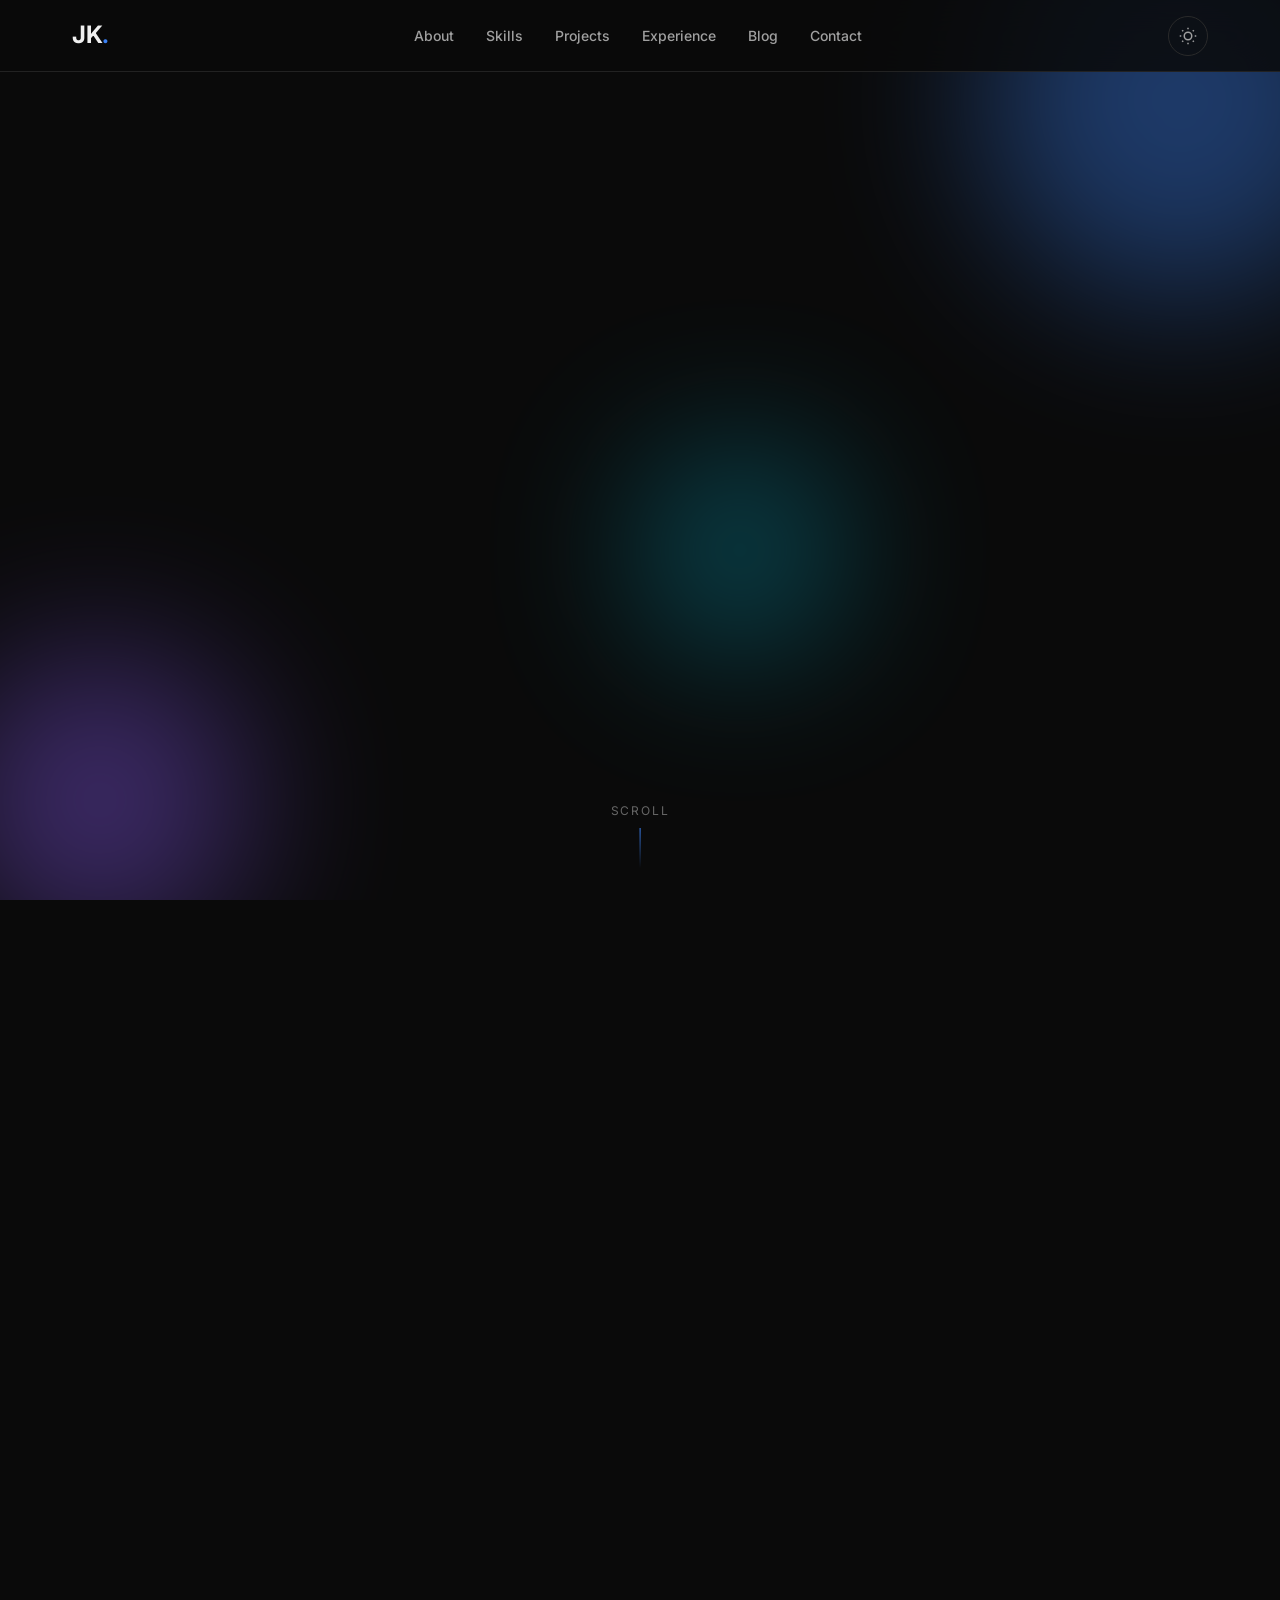
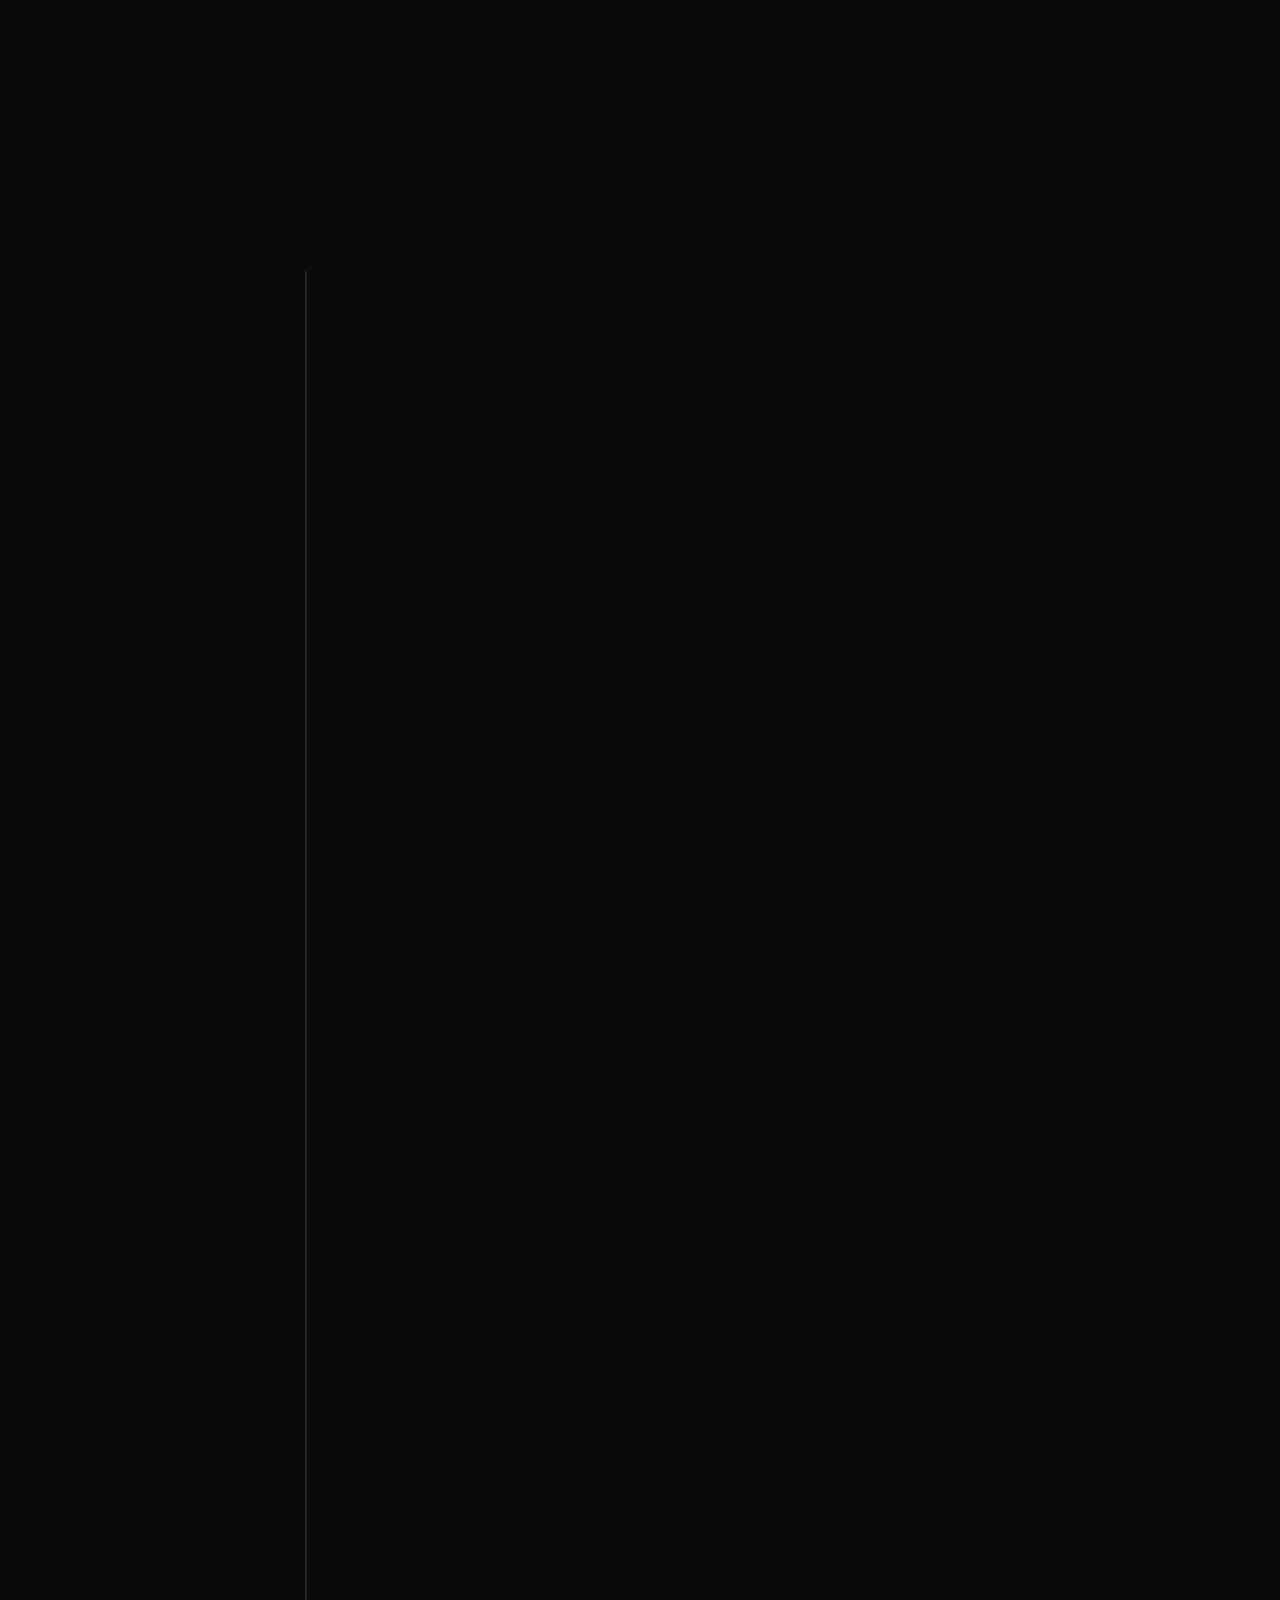
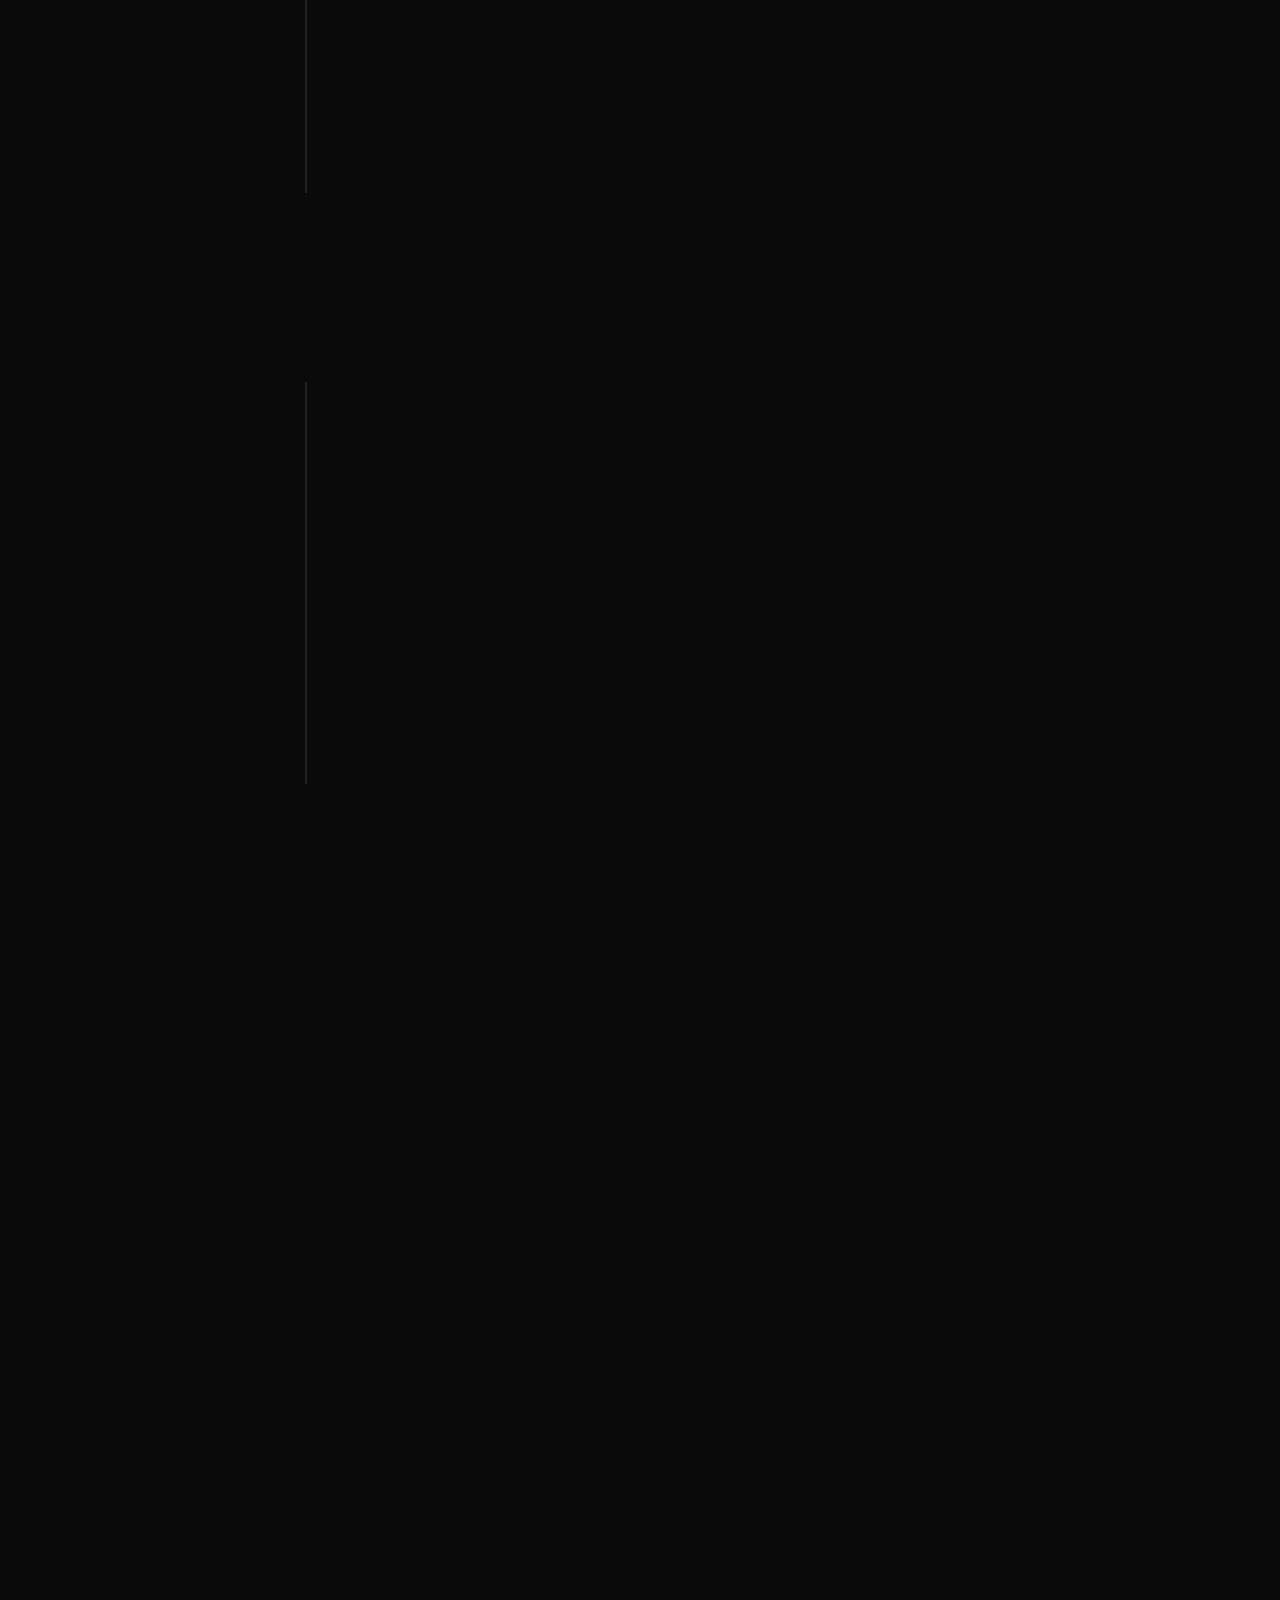
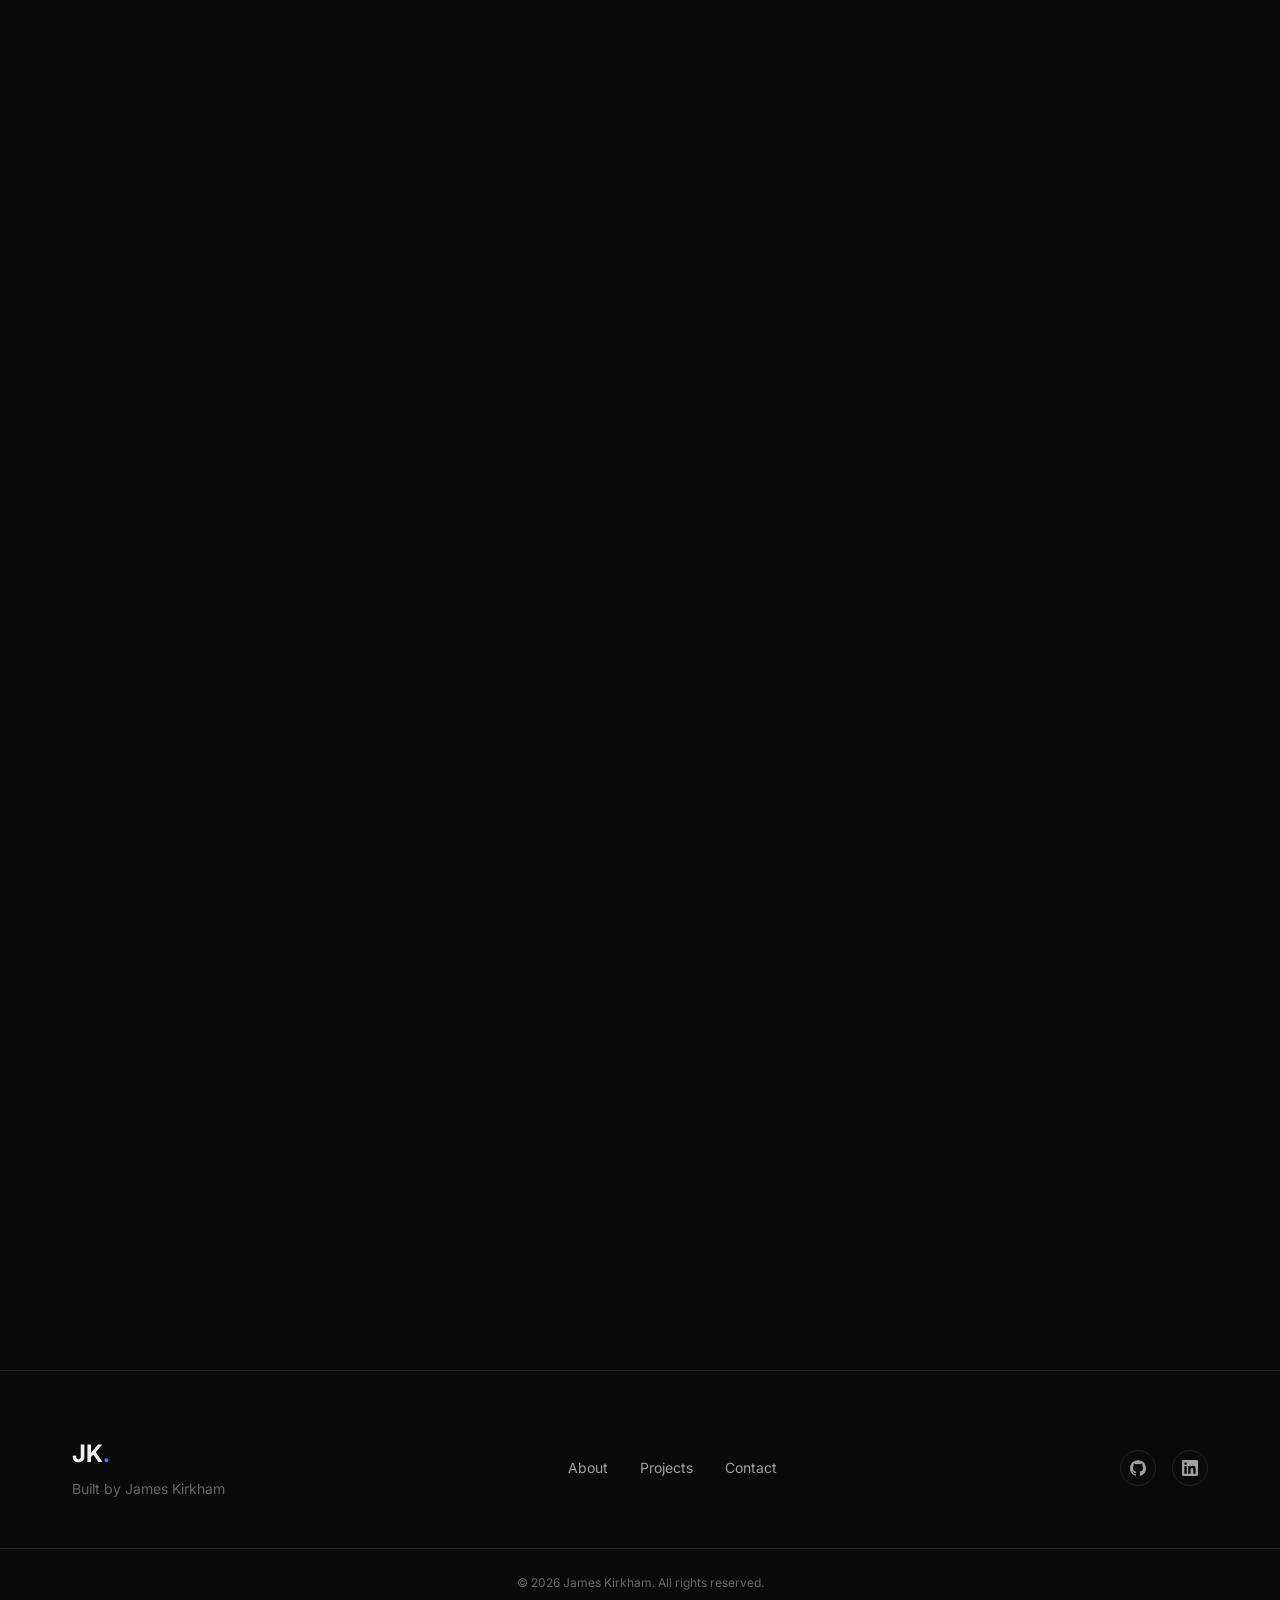
==== commit 9387ec7c: "Fix mobile sidebar menu, hero overlap, and replace iframes with fallbacks - Hamburger menu now slide" ====
--- a/index.html
+++ b/index.html
@@ -50,6 +50,7 @@
             </div>
         </div>
     </nav>
+    <div class="nav__backdrop" id="navBackdrop"></div>
 
     <!-- ============ HERO ============ -->
     <section class="hero" id="hero">
@@ -467,8 +468,7 @@
                                 </div>
                             </div>
                             <div class="browser-mockup__viewport">
-                                <iframe src="https://selfquest.net" title="SelfQuest.net preview" loading="lazy" sandbox="allow-scripts allow-same-origin"></iframe>
-                                <div class="browser-mockup__fallback">
+                                <div class="browser-mockup__fallback browser-mockup__fallback--visible">
                                     <svg viewBox="0 0 24 24" fill="none" stroke="currentColor" stroke-width="1.5"><rect x="2" y="3" width="20" height="14" rx="2" ry="2"></rect><line x1="8" y1="21" x2="16" y2="21"></line><line x1="12" y1="17" x2="12" y2="21"></line></svg>
                                     <span>selfquest.net</span>
                                 </div>
@@ -500,8 +500,7 @@
                                 </div>
                             </div>
                             <div class="browser-mockup__viewport">
-                                <iframe src="https://xuabelle.vercel.app/" title="Xuabelle preview" loading="lazy" sandbox="allow-scripts allow-same-origin"></iframe>
-                                <div class="browser-mockup__fallback">
+                                <div class="browser-mockup__fallback browser-mockup__fallback--visible">
                                     <svg viewBox="0 0 24 24" fill="none" stroke="currentColor" stroke-width="1.5"><rect x="2" y="3" width="20" height="14" rx="2" ry="2"></rect><line x1="8" y1="21" x2="16" y2="21"></line><line x1="12" y1="17" x2="12" y2="21"></line></svg>
                                     <span>xuabelle.vercel.app</span>
                                 </div>
--- a/css/styles.css
+++ b/css/styles.css
@@ -1434,24 +1434,41 @@
 
 /* ---------- RESPONSIVE: MOBILE ---------- */
 @media (max-width: 768px) {
+    .nav.menu-open {
+        backdrop-filter: none;
+        -webkit-backdrop-filter: none;
+        background: var(--bg);
+    }
+
+    .nav__container {
+        position: relative;
+        z-index: 2;
+    }
+
     .nav__links {
-        display: none;
-        position: absolute;
-        top: 100%;
-        left: 0;
-        width: 100%;
-        height: calc(100vh - var(--nav-height));
-        height: calc(100dvh - var(--nav-height));
-        background: var(--bg);
+        position: fixed;
+        top: 0;
+        right: 0;
+        bottom: 0;
+        width: 280px;
+        max-width: 75vw;
         flex-direction: column;
-        align-items: center;
-        justify-content: center;
-        gap: var(--space-2xl);
-        z-index: 999;
+        align-items: flex-start;
+        justify-content: flex-start;
+        padding: calc(var(--nav-height) + var(--space-2xl)) var(--space-2xl) var(--space-2xl);
+        gap: var(--space-xl);
+        background: var(--bg-secondary);
+        border-left: 1px solid var(--border);
+        z-index: 1;
+        transform: translateX(100%);
+        visibility: hidden;
+        transition: transform 0.3s var(--ease), visibility 0.3s;
     }
 
     .nav__links.open {
-        display: flex;
+        transform: translateX(0);
+        visibility: visible;
+        box-shadow: -10px 0 40px rgba(0, 0, 0, 0.3);
     }
 
     .nav__link {
@@ -1462,11 +1479,27 @@
         display: flex;
     }
 
+    .nav__backdrop {
+        position: fixed;
+        inset: 0;
+        background: rgba(0, 0, 0, 0.5);
+        z-index: 998;
+        opacity: 0;
+        visibility: hidden;
+        pointer-events: none;
+        transition: opacity 0.3s var(--ease), visibility 0.3s;
+    }
+
+    .nav__backdrop.open {
+        opacity: 1;
+        visibility: visible;
+        pointer-events: auto;
+    }
+
     .hero {
-        min-height: calc(100vh - var(--nav-height));
-        min-height: calc(100dvh - var(--nav-height));
-        padding-top: var(--space-2xl);
-        padding-bottom: var(--space-2xl);
+        min-height: 100dvh;
+        padding-top: calc(var(--nav-height) + var(--space-xl));
+        padding-bottom: var(--space-xl);
     }
 
     .hero__greeting {
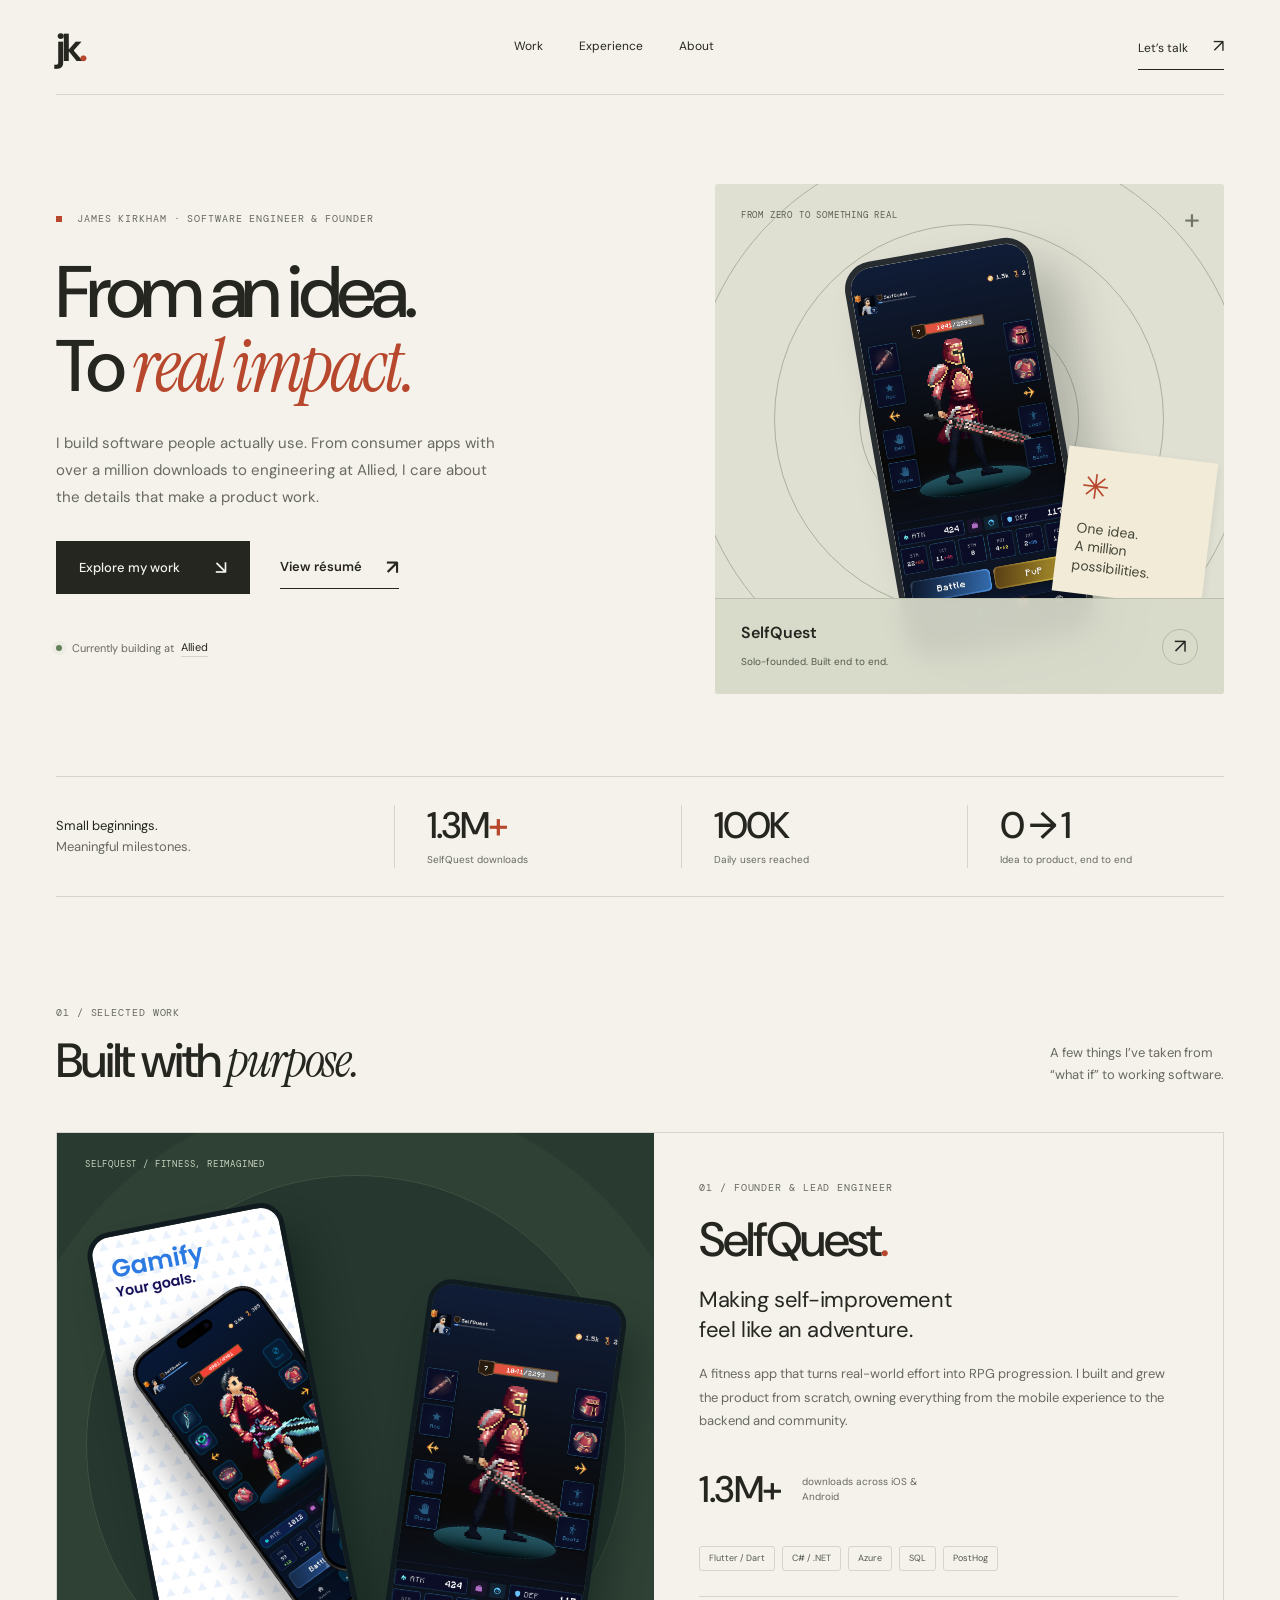
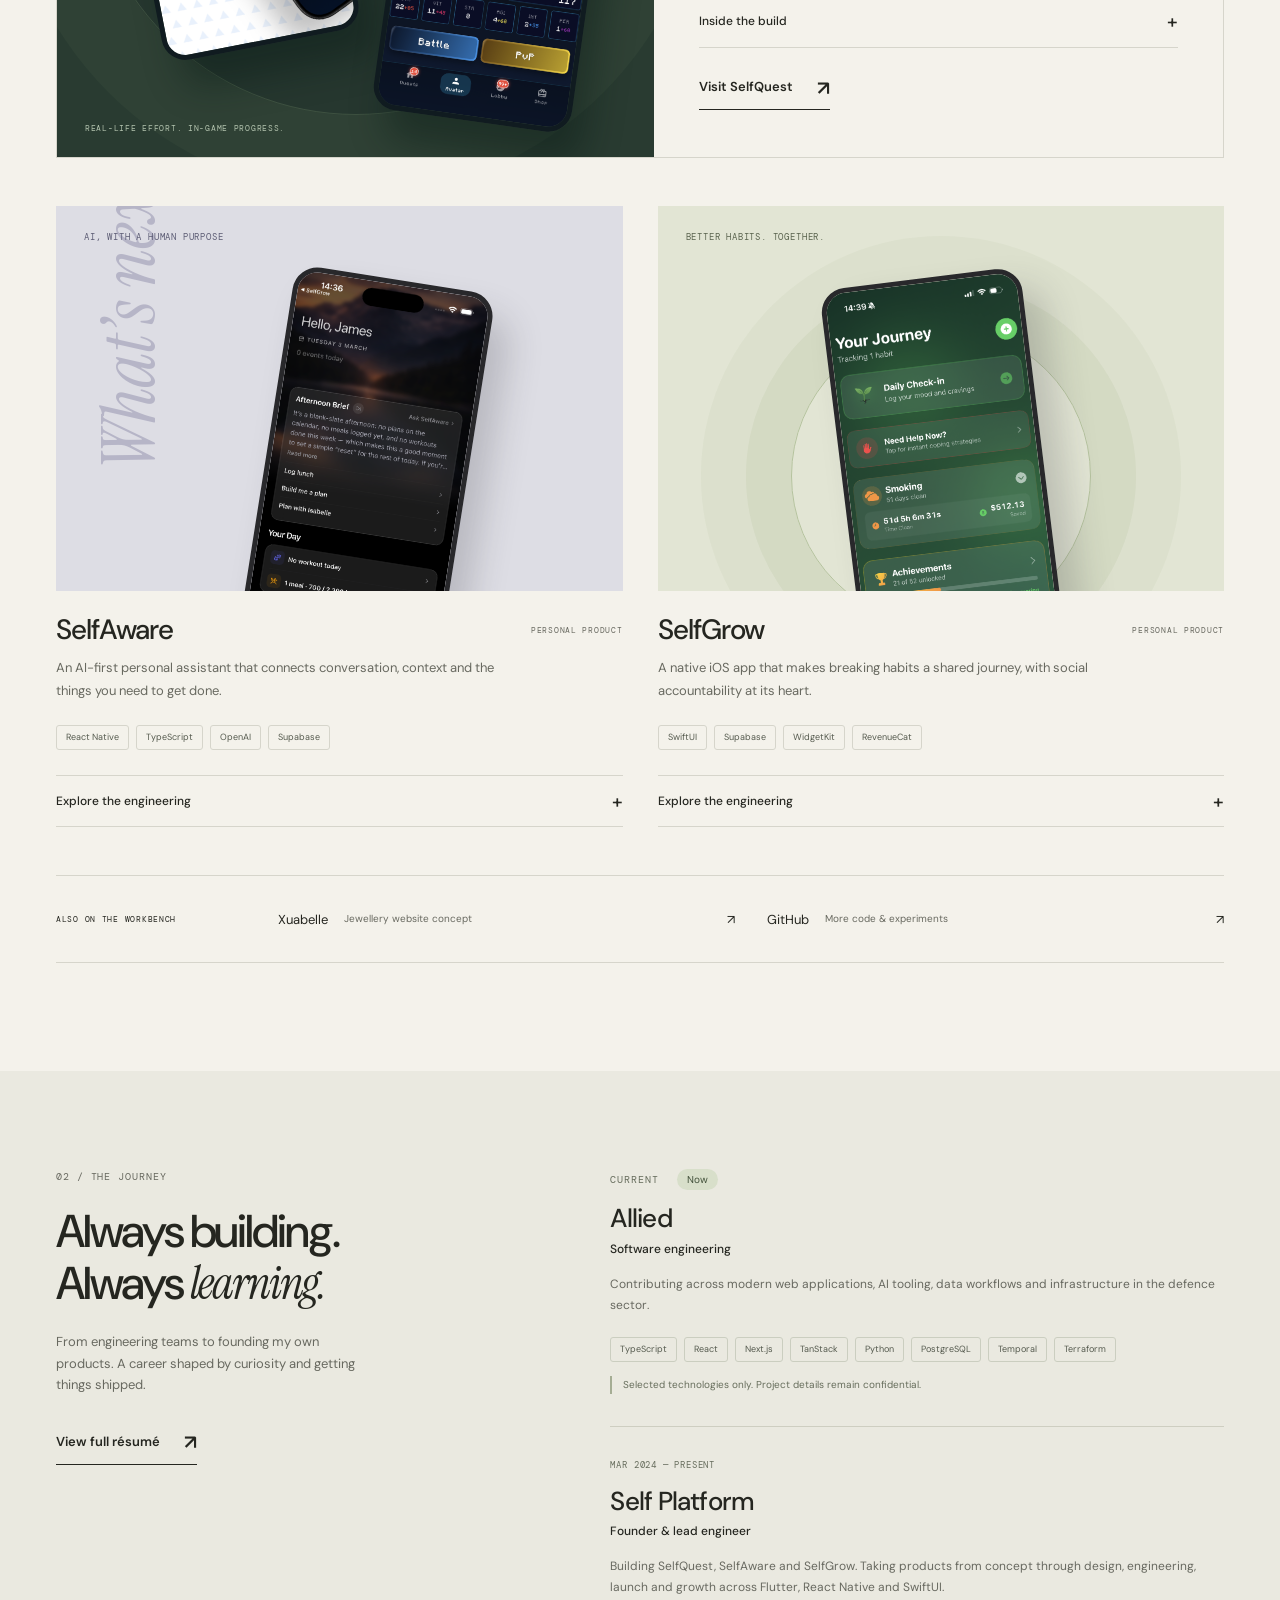
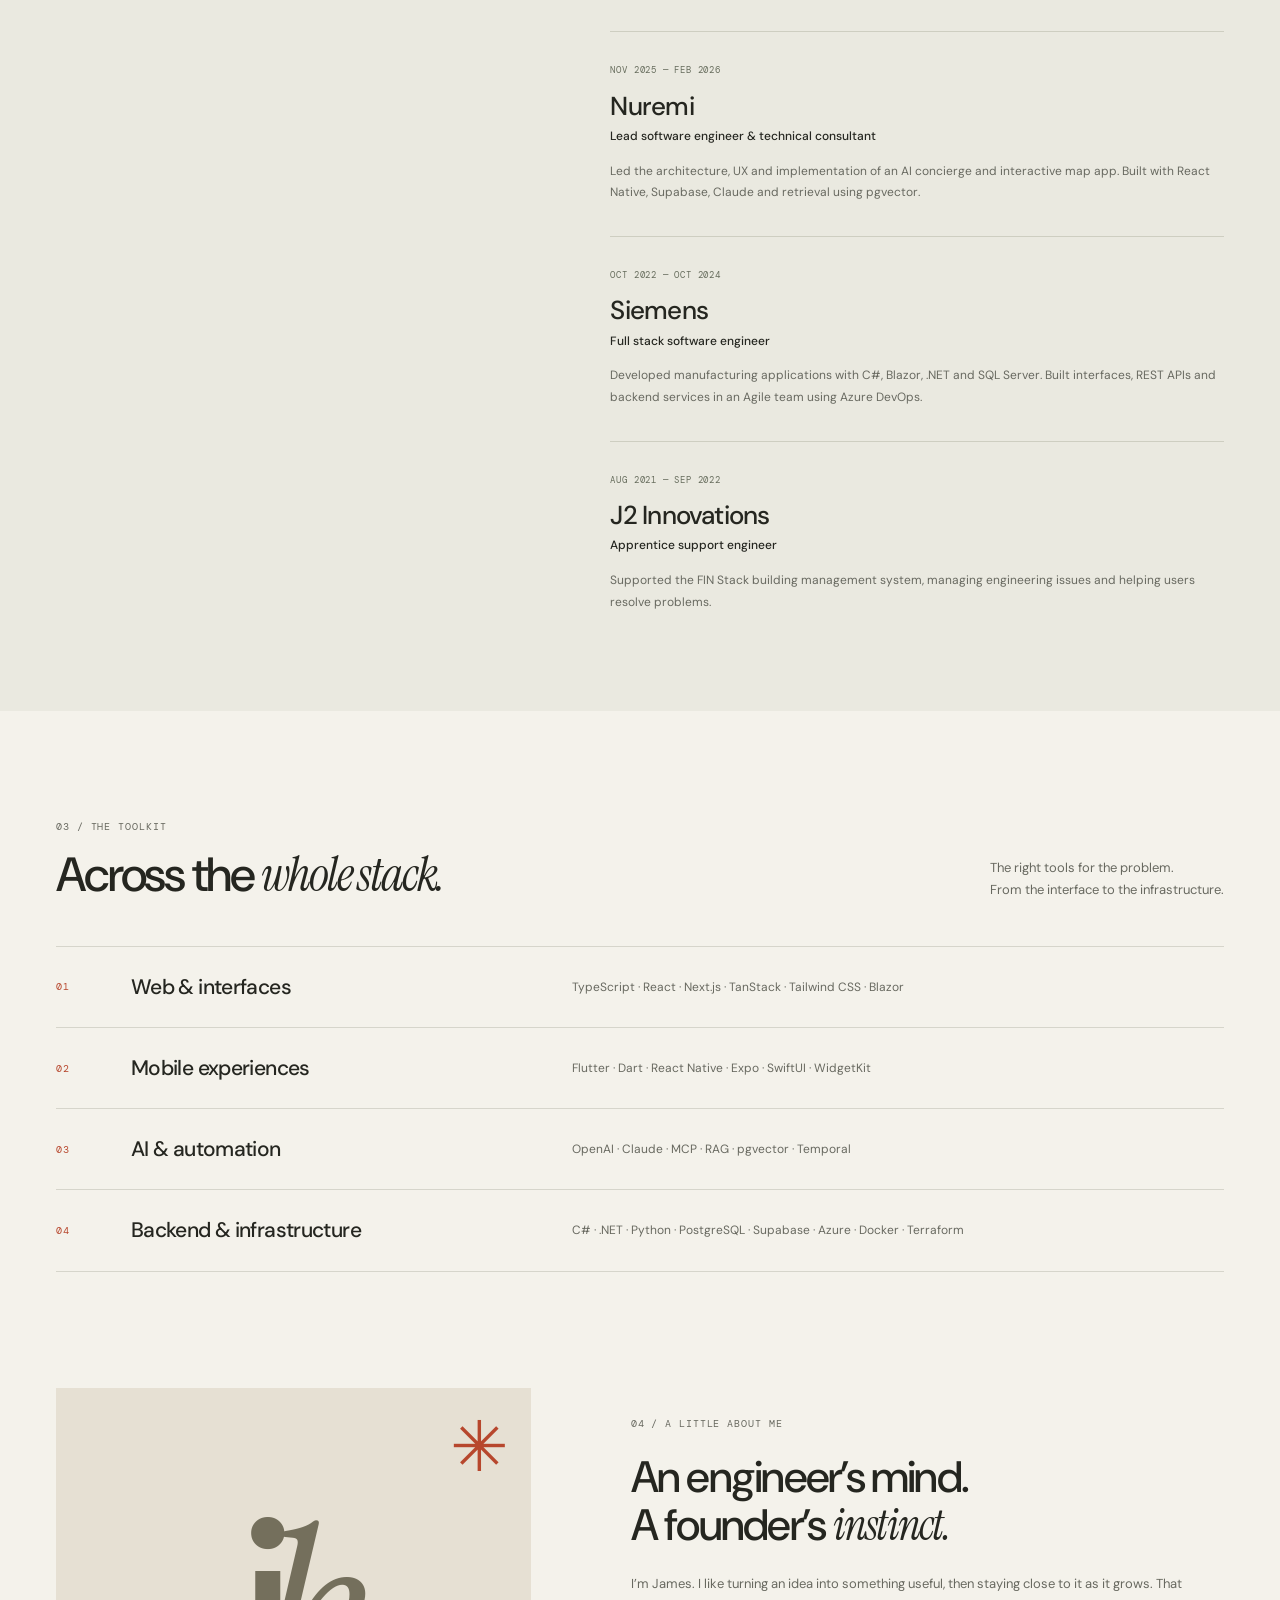
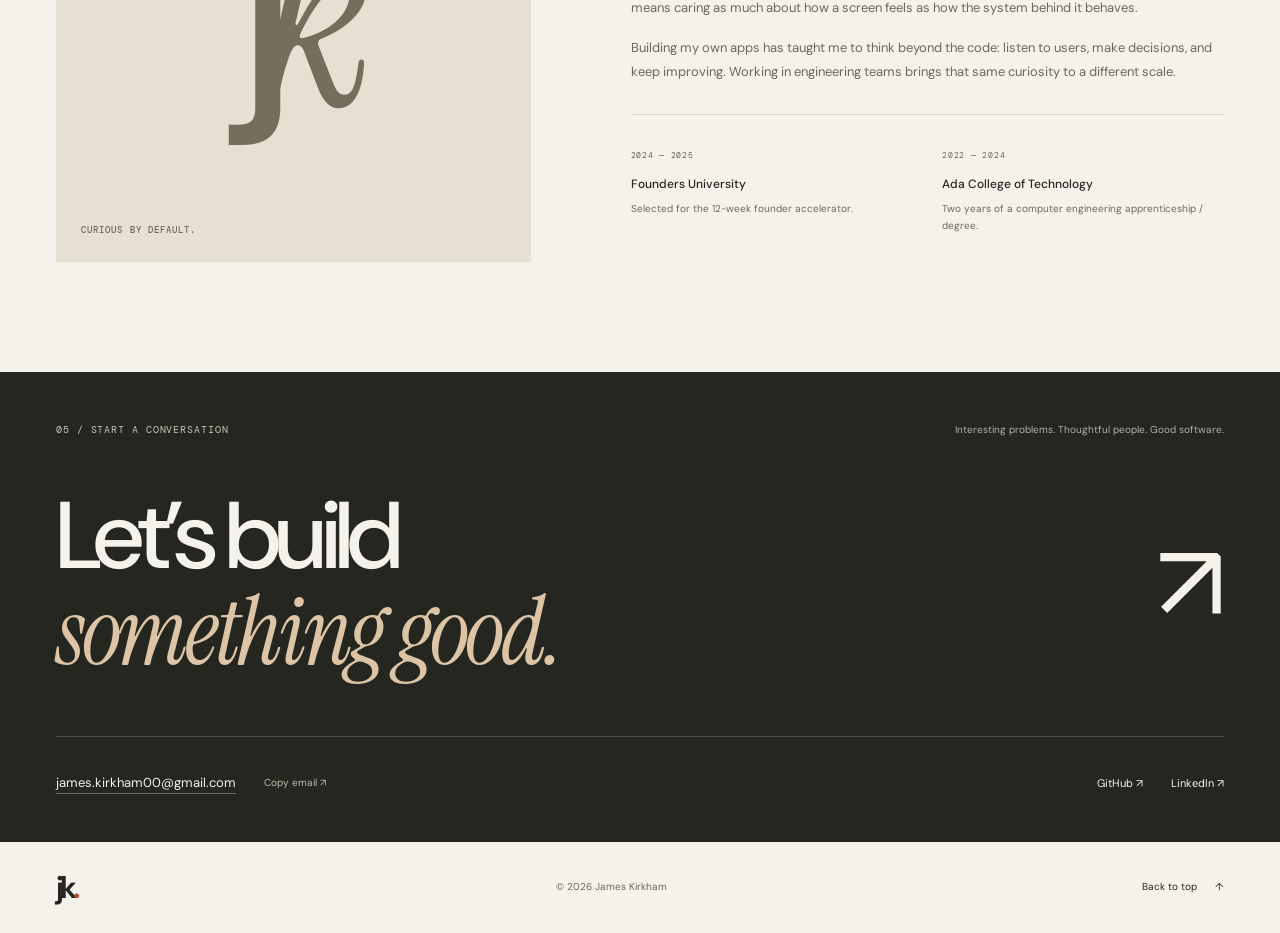
==== commit cf8e0983: "Redesign portfolio and add current Allied experience" ====
--- a/index.html
+++ b/index.html
@@ -1,779 +1,555 @@
-<!DOCTYPE html>
-<html lang="en" data-theme="dark">
-<head>
-    <meta charset="UTF-8">
-    <meta name="viewport" content="width=device-width, initial-scale=1.0">
-    <title>James Kirkham — Founder & Full-Stack Engineer</title>
-    <meta name="description" content="Founder and full-stack engineer with a track record of building and scaling consumer apps to 1M+ users. Flutter, Swift, React Native, and more.">
-    <link rel="preconnect" href="https://fonts.googleapis.com">
-    <link rel="preconnect" href="https://fonts.gstatic.com" crossorigin>
-    <link href="https://fonts.googleapis.com/css2?family=Inter:wght@300;400;500;600;700&display=swap" rel="stylesheet">
-    <link rel="stylesheet" href="https://cdn.jsdelivr.net/gh/picturepan2/devices.css@master/dist/devices.min.css">
-    <link rel="stylesheet" href="css/styles.css">
-</head>
-<body>
-
-    <!-- ============ NAVIGATION ============ -->
-    <nav class="nav" id="nav">
-        <div class="nav__container">
-            <a href="#" class="nav__logo">JK<span class="accent">.</span></a>
-            <ul class="nav__links" id="navLinks">
-                <li><a href="#about" class="nav__link">About</a></li>
-                <li><a href="#skills" class="nav__link">Skills</a></li>
-                <li><a href="#projects" class="nav__link">Projects</a></li>
-                <li><a href="#experience" class="nav__link">Experience</a></li>
-                <li><a href="#blog" class="nav__link">Blog</a></li>
-                <li><a href="#contact" class="nav__link">Contact</a></li>
+﻿<!doctype html>
+<html lang="en">
+  <head>
+    <meta charset="UTF-8" />
+    <meta name="viewport" content="width=device-width, initial-scale=1" />
+    <meta name="theme-color" content="#f4f2eb" />
+    <title>James Kirkham — Software Engineer & Founder</title>
+    <meta
+      name="description"
+      content="James Kirkham is a software engineer and the founder of SelfQuest. Building thoughtful software across mobile, web, AI and cloud infrastructure. Currently at Allied."
+    />
+    <link rel="canonical" href="https://littlekirkycode.github.io/" />
+    <meta property="og:type" content="website" />
+    <meta
+      property="og:title"
+      content="James Kirkham — Engineer. Founder. Builder."
+    />
+    <meta
+      property="og:description"
+      content="From the first idea to 1.3M+ downloads. Software engineering, selected projects and the story so far."
+    />
+    <meta property="og:url" content="https://littlekirkycode.github.io/" />
+    <meta
+      property="og:image"
+      content="https://littlekirkycode.github.io/assets/images/og.png"
+    />
+    <meta
+      property="og:image:alt"
+      content="James Kirkham. Engineer. Founder. Builder."
+    />
+    <meta name="twitter:card" content="summary_large_image" />
+    <meta
+      name="twitter:title"
+      content="James Kirkham — Engineer. Founder. Builder."
+    />
+    <meta
+      name="twitter:description"
+      content="Software engineering, selected projects and the story so far."
+    />
+    <meta
+      name="twitter:image"
+      content="https://littlekirkycode.github.io/assets/images/og.png"
+    />
+    <link rel="preconnect" href="https://fonts.googleapis.com" />
+    <link rel="preconnect" href="https://fonts.gstatic.com" crossorigin />
+    <link
+      href="https://fonts.googleapis.com/css2?family=DM+Sans:wght@400;450;500;550;600;650;700&amp;family=DM+Mono:wght@400;500&amp;family=Instrument+Serif:ital@0;1&amp;display=swap"
+      rel="stylesheet"
+    />
+    <link rel="stylesheet" href="css/styles.css?v=20260905" />
+    <script src="js/main.js?v=20260905" defer></script>
+  </head>
+  <body>
+    <a class="skip-link" href="#main">Skip to content</a>
+    <header class="site-header">
+      <div class="container header-inner">
+        <a class="wordmark" href="#top" aria-label="James Kirkham, home"
+          >jk<span>.</span></a
+        >
+        <nav class="navigation" aria-label="Main navigation">
+          <a href="#work">Work</a><a href="#experience">Experience</a
+          ><a href="#about">About</a>
+        </nav>
+        <a class="header-contact" href="#contact"
+          >Let’s talk <span aria-hidden="true">↗</span></a
+        >
+      </div>
+    </header>
+    <main id="main">
+      <section class="hero container" id="top" aria-labelledby="hero-title">
+        <div class="hero-copy">
+          <p class="eyebrow">
+            <span class="little-square" aria-hidden="true"></span> James Kirkham
+            · Software engineer & founder
+          </p>
+          <h1 id="hero-title">From an idea.<br />To <em>real impact.</em></h1>
+          <p class="hero-description">
+            I build software people actually use. From consumer apps with over a
+            million downloads to engineering at Allied, I care about the details
+            that make a product work.
+          </p>
+          <div class="hero-actions">
+            <a class="button button-dark" href="#work"
+              >Explore my work <span aria-hidden="true">↘</span></a
+            ><a class="text-link" href="cv.html"
+              >View résumé <span aria-hidden="true">↗</span></a
+            >
+          </div>
+          <div class="current-role">
+            <span class="status-dot" aria-hidden="true"></span> Currently
+            building at <a href="#experience">Allied</a>
+          </div>
+        </div>
+        <a
+          class="hero-art"
+          href="#selfquest"
+          aria-label="Explore SelfQuest, built by James Kirkham"
+        >
+          <span class="art-label mono">FROM ZERO TO SOMETHING REAL</span>
+          <div class="orbit orbit-one" aria-hidden="true"></div>
+          <div class="orbit orbit-two" aria-hidden="true"></div>
+          <div class="orbit orbit-three" aria-hidden="true"></div>
+          <span class="art-plus" aria-hidden="true">+</span>
+          <div class="hero-phone">
+            <img
+              src="assets/images/projects/selfquest/main.webp"
+              alt="SelfQuest’s RPG character and fitness progression screen"
+              width="942"
+              height="2048"
+              fetchpriority="high"
+            />
+          </div>
+          <div class="art-note">
+            <span class="note-star" aria-hidden="true">✳</span
+            ><span>One idea.<br />A million possibilities.</span>
+          </div>
+          <div class="art-footer">
+            <span
+              ><strong>SelfQuest</strong
+              ><small>Solo-founded. Built end to end.</small></span
+            ><span class="round-arrow" aria-hidden="true">↗</span>
+          </div>
+        </a>
+      </section>
+      <div class="container proof-strip" aria-label="SelfQuest milestones">
+        <p class="proof-intro">
+          Small beginnings.<br /><span>Meaningful milestones.</span>
+        </p>
+        <div>
+          <strong>1.3M<span>+</span></strong
+          ><span>SelfQuest downloads</span>
+        </div>
+        <div><strong>100K</strong><span>Daily users reached</span></div>
+        <div>
+          <strong>0 → 1</strong><span>Idea to product, end to end</span>
+        </div>
+      </div>
+      <section class="section container" id="work" aria-labelledby="work-title">
+        <div class="section-heading">
+          <div>
+            <p class="eyebrow">01 / Selected work</p>
+            <h2 id="work-title">Built with <em>purpose.</em></h2>
+          </div>
+          <p>
+            A few things I’ve taken from<br />“what if” to working software.
+          </p>
+        </div>
+        <article class="project project-featured" id="selfquest">
+          <div class="project-visual quest-visual">
+            <span class="visual-label mono"
+              >SELFQUEST / FITNESS, REIMAGINED</span
+            >
+            <div class="quest-ring" aria-hidden="true"></div>
+            <img
+              class="project-phone phone-back"
+              src="assets/images/projects/selfquest/gallery/screenshot-1.webp"
+              width="942"
+              height="2048"
+              alt="SelfQuest app interface"
+              loading="lazy"
+              decoding="async"
+            />
+            <img
+              class="project-phone phone-front"
+              src="assets/images/projects/selfquest/main.webp"
+              width="942"
+              height="2048"
+              alt="The SelfQuest character customisation screen"
+              loading="lazy"
+              decoding="async"
+            />
+            <span class="visual-bottom mono"
+              >REAL-LIFE EFFORT. IN-GAME PROGRESS.</span
+            >
+          </div>
+          <div class="project-copy">
+            <p class="eyebrow">01 / Founder & lead engineer</p>
+            <h3>SelfQuest<span class="accent">.</span></h3>
+            <p class="project-lead">
+              Making self-improvement<br />feel like an adventure.
+            </p>
+            <p>
+              A fitness app that turns real-world effort into RPG progression. I
+              built and grew the product from scratch, owning everything from
+              the mobile experience to the backend and community.
+            </p>
+            <div class="project-result">
+              <strong>1.3M+</strong><span>downloads across iOS & Android</span>
+            </div>
+            <ul class="tags" aria-label="SelfQuest technologies">
+              <li>Flutter / Dart</li>
+              <li>C# / .NET</li>
+              <li>Azure</li>
+              <li>SQL</li>
+              <li>PostHog</li>
             </ul>
-            <div class="nav__actions">
-                <button class="theme-toggle" id="themeToggle" aria-label="Toggle dark/light mode">
-                    <svg class="theme-toggle__icon theme-toggle__icon--sun" viewBox="0 0 24 24" fill="none" stroke="currentColor" stroke-width="2">
-                        <circle cx="12" cy="12" r="5"></circle>
-                        <line x1="12" y1="1" x2="12" y2="3"></line>
-                        <line x1="12" y1="21" x2="12" y2="23"></line>
-                        <line x1="4.22" y1="4.22" x2="5.64" y2="5.64"></line>
-                        <line x1="18.36" y1="18.36" x2="19.78" y2="19.78"></line>
-                        <line x1="1" y1="12" x2="3" y2="12"></line>
-                        <line x1="21" y1="12" x2="23" y2="12"></line>
-                        <line x1="4.22" y1="19.78" x2="5.64" y2="18.36"></line>
-                        <line x1="18.36" y1="5.64" x2="19.78" y2="4.22"></line>
-                    </svg>
-                    <svg class="theme-toggle__icon theme-toggle__icon--moon" viewBox="0 0 24 24" fill="none" stroke="currentColor" stroke-width="2">
-                        <path d="M21 12.79A9 9 0 1 1 11.21 3 7 7 0 0 0 21 12.79z"></path>
-                    </svg>
-                </button>
-                <button class="nav__hamburger" id="hamburger" aria-label="Toggle navigation menu">
-                    <span></span>
-                    <span></span>
-                    <span></span>
-                </button>
-            </div>
-        </div>
-    </nav>
-    <div class="nav__backdrop" id="navBackdrop"></div>
-
-    <!-- ============ HERO ============ -->
-    <section class="hero" id="hero">
-        <div class="hero__bg">
-            <div class="hero__orb hero__orb--1"></div>
-            <div class="hero__orb hero__orb--2"></div>
-            <div class="hero__orb hero__orb--3"></div>
-        </div>
-        <div class="container hero__content">
-            <p class="hero__greeting reveal">Hi, I'm</p>
-            <h1 class="hero__name reveal">James Kirkham<span class="accent">.</span></h1>
-            <p class="hero__title reveal">Founder & Full-Stack Engineer</p>
-            <p class="hero__tagline reveal">I build and scale consumer apps from zero to millions of users. SelfQuest has reached 1.3M+ downloads and 100K daily active users — solo-founded and solo-built.</p>
-            <div class="hero__stats reveal">
-                <div class="hero__stat">
-                    <span class="hero__stat-number">1.3M+</span>
-                    <span class="hero__stat-label">Downloads</span>
-                </div>
-                <div class="hero__stat">
-                    <span class="hero__stat-number">100K</span>
-                    <span class="hero__stat-label">Daily Users</span>
-                </div>
-                <div class="hero__stat">
-                    <span class="hero__stat-number">72K</span>
-                    <span class="hero__stat-label">TikTok Followers</span>
-                </div>
-            </div>
-            <div class="hero__cta reveal">
-                <a href="#projects" class="btn btn--primary">View Projects</a>
-                <a href="#contact" class="btn btn--outline">Get In Touch</a>
-            </div>
-        </div>
-        <div class="hero__scroll-indicator">
-            <span>Scroll</span>
-            <div class="hero__scroll-line"></div>
-        </div>
-    </section>
-
-    <!-- ============ ABOUT ============ -->
-    <section class="section about" id="about">
+            <details class="project-details">
+              <summary>
+                Inside the build <span aria-hidden="true">+</span>
+              </summary>
+              <div>
+                <p>
+                  A shared Flutter codebase backed by ASP.NET Core on Azure.
+                  Features include real-time multiplayer with SignalR, social
+                  groups, subscriptions with RevenueCat, and analytics to guide
+                  product decisions.
+                </p>
+                <p>
+                  My role spans product design, development, deployment and
+                  community-led growth.
+                </p>
+              </div>
+            </details>
+            <a
+              class="text-link"
+              href="https://selfquest.net"
+              target="_blank"
+              rel="noopener noreferrer"
+              >Visit SelfQuest <span aria-hidden="true">↗</span></a
+            >
+          </div>
+        </article>
+        <div class="project-grid">
+          <article class="project-small" id="selfaware">
+            <div class="small-visual aware-visual">
+              <span class="visual-label mono">AI, WITH A HUMAN PURPOSE</span
+              ><span class="aware-word" aria-hidden="true">What’s next?</span
+              ><img
+                class="small-phone"
+                src="assets/images/projects/selfaware/main.webp"
+                width="942"
+                height="2048"
+                alt="SelfAware daily dashboard with an AI afternoon brief"
+                loading="lazy"
+                decoding="async"
+              />
+            </div>
+            <div class="small-project-heading">
+              <h3>SelfAware</h3>
+              <span class="mono project-type">Personal product</span>
+            </div>
+            <p>
+              An AI-first personal assistant that connects conversation, context
+              and the things you need to get done.
+            </p>
+            <ul class="tags" aria-label="SelfAware technologies">
+              <li>React Native</li>
+              <li>TypeScript</li>
+              <li>OpenAI</li>
+              <li>Supabase</li>
+            </ul>
+            <details class="project-details">
+              <summary>
+                Explore the engineering <span aria-hidden="true">+</span>
+              </summary>
+              <div>
+                <p>
+                  Built with Expo and TypeScript. Combines streaming
+                  conversations, retrieval with pgvector, multimodal input and
+                  custom MCP tools for external integrations.
+                </p>
+                <a
+                  class="text-link"
+                  href="assets/images/projects/selfaware/gallery/screenshot-2.png"
+                  target="_blank"
+                  rel="noopener"
+                  >View an app screen <span aria-hidden="true">↗</span></a
+                >
+              </div>
+            </details>
+          </article>
+          <article class="project-small" id="selfgrow">
+            <div class="small-visual grow-visual">
+              <span class="visual-label mono">BETTER HABITS. TOGETHER.</span>
+              <div class="grow-orbit" aria-hidden="true"></div>
+              <img
+                class="small-phone"
+                src="assets/images/projects/selfgrow/main.webp"
+                width="942"
+                height="2048"
+                alt="SelfGrow habit tracking app"
+                loading="lazy"
+                decoding="async"
+              />
+            </div>
+            <div class="small-project-heading">
+              <h3>SelfGrow</h3>
+              <span class="mono project-type">Personal product</span>
+            </div>
+            <p>
+              A native iOS app that makes breaking habits a shared journey, with
+              social accountability at its heart.
+            </p>
+            <ul class="tags" aria-label="SelfGrow technologies">
+              <li>SwiftUI</li>
+              <li>Supabase</li>
+              <li>WidgetKit</li>
+              <li>RevenueCat</li>
+            </ul>
+            <details class="project-details">
+              <summary>
+                Explore the engineering <span aria-hidden="true">+</span>
+              </summary>
+              <div>
+                <p>
+                  An offline-first experience with a sync queue and
+                  local-to-cloud migration. Supabase Realtime supports social
+                  accountability, with home screen widgets and Sign in with
+                  Apple.
+                </p>
+                <a
+                  class="text-link"
+                  href="assets/images/projects/selfgrow/gallery/screenshot-1.png"
+                  target="_blank"
+                  rel="noopener"
+                  >View an app screen <span aria-hidden="true">↗</span></a
+                >
+              </div>
+            </details>
+          </article>
+        </div>
+        <div class="more-work">
+          <span class="mono">ALSO ON THE WORKBENCH</span
+          ><a
+            href="https://xuabelle.vercel.app/"
+            target="_blank"
+            rel="noopener noreferrer"
+            >Xuabelle <span>Jewellery website concept</span> ↗</a
+          ><a
+            href="https://github.com/littlekirkycode"
+            target="_blank"
+            rel="noopener noreferrer"
+            >GitHub <span>More code & experiments</span> ↗</a
+          >
+        </div>
+      </section>
+      <section
+        class="experience-section"
+        id="experience"
+        aria-labelledby="experience-title"
+      >
+        <div class="container experience-layout">
+          <div class="experience-intro">
+            <p class="eyebrow">02 / The journey</p>
+            <h2 id="experience-title">
+              Always building.<br />Always <em>learning.</em>
+            </h2>
+            <p>
+              From engineering teams to founding my own products. A career
+              shaped by curiosity and getting things shipped.
+            </p>
+            <a class="text-link" href="cv.html"
+              >View full résumé <span aria-hidden="true">↗</span></a
+            >
+          </div>
+          <div class="career-list">
+            <article class="career-item allied-item">
+              <div class="career-meta">
+                <span class="mono">CURRENT</span
+                ><span class="current-badge">Now</span>
+              </div>
+              <h3>Allied</h3>
+              <p class="career-role">Software engineering</p>
+              <p>
+                Contributing across modern web applications, AI tooling, data
+                workflows and infrastructure in the defence sector.
+              </p>
+              <ul
+                class="tags"
+                aria-label="Technologies used in recent Allied contributions"
+              >
+                <li>TypeScript</li>
+                <li>React</li>
+                <li>Next.js</li>
+                <li>TanStack</li>
+                <li>Python</li>
+                <li>PostgreSQL</li>
+                <li>Temporal</li>
+                <li>Terraform</li>
+              </ul>
+              <p class="discretion-note">
+                Selected technologies only. Project details remain confidential.
+              </p>
+            </article>
+            <article class="career-item">
+              <div class="career-meta mono">MAR 2024 — PRESENT</div>
+              <h3>Self Platform</h3>
+              <p class="career-role">Founder & lead engineer</p>
+              <p>
+                Building SelfQuest, SelfAware and SelfGrow. Taking products from
+                concept through design, engineering, launch and growth across
+                Flutter, React Native and SwiftUI.
+              </p>
+            </article>
+            <article class="career-item">
+              <div class="career-meta mono">NOV 2025 — FEB 2026</div>
+              <h3>Nuremi</h3>
+              <p class="career-role">
+                Lead software engineer & technical consultant
+              </p>
+              <p>
+                Led the architecture, UX and implementation of an AI concierge
+                and interactive map app. Built with React Native, Supabase,
+                Claude and retrieval using pgvector.
+              </p>
+            </article>
+            <article class="career-item">
+              <div class="career-meta mono">OCT 2022 — OCT 2024</div>
+              <h3>Siemens</h3>
+              <p class="career-role">Full stack software engineer</p>
+              <p>
+                Developed manufacturing applications with C#, Blazor, .NET and
+                SQL Server. Built interfaces, REST APIs and backend services in
+                an Agile team using Azure DevOps.
+              </p>
+            </article>
+            <article class="career-item">
+              <div class="career-meta mono">AUG 2021 — SEP 2022</div>
+              <h3>J2 Innovations</h3>
+              <p class="career-role">Apprentice support engineer</p>
+              <p>
+                Supported the FIN Stack building management system, managing
+                engineering issues and helping users resolve problems.
+              </p>
+            </article>
+          </div>
+        </div>
+      </section>
+      <section
+        class="section container capabilities"
+        id="skills"
+        aria-labelledby="skills-title"
+      >
+        <div class="section-heading">
+          <div>
+            <p class="eyebrow">03 / The toolkit</p>
+            <h2 id="skills-title">Across the <em>whole stack.</em></h2>
+          </div>
+          <p>
+            The right tools for the problem.<br />From the interface to the
+            infrastructure.
+          </p>
+        </div>
+        <div class="capability-row">
+          <span class="mono capability-number">01</span>
+          <h3>Web & interfaces</h3>
+          <p>TypeScript · React · Next.js · TanStack · Tailwind CSS · Blazor</p>
+        </div>
+        <div class="capability-row">
+          <span class="mono capability-number">02</span>
+          <h3>Mobile experiences</h3>
+          <p>Flutter · Dart · React Native · Expo · SwiftUI · WidgetKit</p>
+        </div>
+        <div class="capability-row">
+          <span class="mono capability-number">03</span>
+          <h3>AI & automation</h3>
+          <p>OpenAI · Claude · MCP · RAG · pgvector · Temporal</p>
+        </div>
+        <div class="capability-row">
+          <span class="mono capability-number">04</span>
+          <h3>Backend & infrastructure</h3>
+          <p>
+            C# · .NET · Python · PostgreSQL · Supabase · Azure · Docker ·
+            Terraform
+          </p>
+        </div>
+      </section>
+      <section
+        class="about-section container"
+        id="about"
+        aria-labelledby="about-title"
+      >
+        <div class="about-mark" aria-hidden="true">
+          <span>j</span><span>k</span><i>✳</i
+          ><small class="mono">CURIOUS BY DEFAULT.</small>
+        </div>
+        <div class="about-copy">
+          <p class="eyebrow">04 / A little about me</p>
+          <h2 id="about-title">
+            An engineer’s mind.<br />A founder’s <em>instinct.</em>
+          </h2>
+          <p>
+            I’m James. I like turning an idea into something useful, then
+            staying close to it as it grows. That means caring as much about how
+            a screen feels as how the system behind it behaves.
+          </p>
+          <p>
+            Building my own apps has taught me to think beyond the code: listen
+            to users, make decisions, and keep improving. Working in engineering
+            teams brings that same curiosity to a different scale.
+          </p>
+          <div class="education">
+            <div>
+              <span class="mono">2024 — 2025</span
+              ><strong>Founders University</strong>
+              <p>Selected for the 12-week founder accelerator.</p>
+            </div>
+            <div>
+              <span class="mono">2022 — 2024</span
+              ><strong>Ada College of Technology</strong>
+              <p>
+                Two years of a computer engineering apprenticeship / degree.
+              </p>
+            </div>
+          </div>
+        </div>
+      </section>
+      <section
+        class="contact-section"
+        id="contact"
+        aria-labelledby="contact-title"
+      >
         <div class="container">
-            <h2 class="section__title reveal">About Me</h2>
-            <div class="about__grid">
-                <div class="about__image reveal">
-                    <div class="about__photo-frame">
-                        <img src="assets/images/profile/photo.png" alt="James Kirkham" class="about__photo">
-                    </div>
-                </div>
-                <div class="about__text reveal">
-                    <p>Founder and full-stack engineer with a track record of building and scaling consumer apps to 1M+ users. I take products from idea to App Store — handling everything from UX design to cloud infrastructure.</p>
-                    <p>Skilled in Flutter, Swift, React Native, C#, SQL, Supabase, and Azure. Experienced in product development, backend systems, and community-driven growth. Selected for Founders University accelerator and offered $25K investment by Jason Calacanis (declined).</p>
-                    <div class="about__stats">
-                        <div class="about__stat">
-                            <span class="about__stat-number">6</span>
-                            <span class="about__stat-label">Products Built</span>
-                        </div>
-                        <div class="about__stat">
-                            <span class="about__stat-number">5+</span>
-                            <span class="about__stat-label">Years Experience</span>
-                        </div>
-                        <div class="about__stat">
-                            <span class="about__stat-number">3</span>
-                            <span class="about__stat-label">Frameworks</span>
-                        </div>
-                    </div>
-                </div>
-            </div>
-        </div>
-    </section>
-
-    <!-- ============ SKILLS ============ -->
-    <section class="section skills" id="skills">
-        <div class="container">
-            <h2 class="section__title reveal">Skills & Technologies</h2>
-            <div class="skills__categories">
-                <div class="skills__category reveal">
-                    <h3 class="skills__category-title">Mobile</h3>
-                    <div class="skills__grid">
-                        <div class="skill-card">
-                            <svg class="skill-card__icon" viewBox="0 0 24 24"><path d="M14.314 0L2.3 12 6 15.7 21.684.013h-7.357zm.014 11.072L7.857 17.53l6.47 6.47H21.7l-6.46-6.468 6.46-6.46h-7.37z" fill="currentColor"/></svg>
-                            <span class="skill-card__name">Flutter</span>
-                        </div>
-                        <div class="skill-card">
-                            <svg class="skill-card__icon" viewBox="0 0 24 24"><path d="M18.71 19.5c-.83 1.24-1.71 2.45-3.05 2.47-1.34.03-1.77-.79-3.29-.79-1.53 0-2 .77-3.27.82-1.31.05-2.3-1.32-3.14-2.53C4.25 17 2.94 12.45 4.7 9.39c.87-1.52 2.43-2.48 4.12-2.51 1.28-.02 2.5.87 3.29.87.78 0 2.26-1.07 3.8-.91.65.03 2.47.26 3.64 1.98-.09.06-2.17 1.28-2.15 3.81.03 3.02 2.65 4.03 2.68 4.04-.03.07-.42 1.44-1.38 2.83M13 3.5c.73-.83 1.94-1.46 2.94-1.5.13 1.17-.34 2.35-1.04 3.19-.69.85-1.83 1.51-2.95 1.42-.15-1.15.41-2.35 1.05-3.11z" fill="currentColor"/></svg>
-                            <span class="skill-card__name">Swift</span>
-                        </div>
-                        <div class="skill-card">
-                            <svg class="skill-card__icon" viewBox="0 0 24 24"><path d="M17 1.01L7 1c-1.1 0-2 .9-2 2v18c0 1.1.9 2 2 2h10c1.1 0 2-.9 2-2V3c0-1.1-.9-1.99-2-1.99zM17 19H7V5h10v14z" fill="currentColor"/><circle cx="12" cy="12" r="2.5" fill="currentColor"/></svg>
-                            <span class="skill-card__name">React Native</span>
-                        </div>
-                        <div class="skill-card">
-                            <svg class="skill-card__icon" viewBox="0 0 24 24"><path d="M4.105 4.105S9.158 1.58 11.684.316a3.079 3.079 0 011.481-.315c.766.047 1.677.788 1.677.788L24 9.948v9.789h-4.263V24H.015l8.79-8.79L4.105 4.105z" fill="currentColor"/></svg>
-                            <span class="skill-card__name">Dart</span>
-                        </div>
-                        <div class="skill-card">
-                            <svg class="skill-card__icon" viewBox="0 0 24 24"><path d="M2.958 12.251c.007.15.047.306.122.453l4.185 8.194a.749.749 0 001.341-.009l1.942-3.904L6.475 9.09l-3.395 2.644a.753.753 0 00-.122.517zm19.8-1.039L18.142 3.49a.753.753 0 00-1.312-.058L14.574 7.76l4.315 7.891 3.755-3.724a.753.753 0 00.114-.715zM14.574 7.76L10.548 16.985l6.095-5.95-2.069-3.275zM10.548 16.985l-4.073-7.895 4.073 7.895z" fill="currentColor"/></svg>
-                            <span class="skill-card__name">Kotlin</span>
-                        </div>
-                    </div>
-                </div>
-                <div class="skills__category reveal">
-                    <h3 class="skills__category-title">Backend & Data</h3>
-                    <div class="skills__grid">
-                        <div class="skill-card">
-                            <svg class="skill-card__icon" viewBox="0 0 24 24"><path d="M9.4 16.6L4.8 12l4.6-4.6L8 6l-6 6 6 6zm5.2 0l4.6-4.6-4.6-4.6L16 6l6 6-6 6z" fill="currentColor"/></svg>
-                            <span class="skill-card__name">C#</span>
-                        </div>
-                        <div class="skill-card">
-                            <svg class="skill-card__icon" viewBox="0 0 24 24"><path d="M24 8.77h-2.468v7.565h-1.425V8.77h-2.462V7.53H24zm-6.852 7.565h-4.821V7.53h4.63v1.24h-3.205v2.494h2.953v1.234h-2.953v2.604h3.396zm-6.708 0H8.882L4.78 9.863a2.896 2.896 0 01-.258-.51h-.036c.032.189.048.592.048 1.21v5.772H3.157V7.53h1.659l3.965 6.32c.167.261.275.442.323.54h.024a5.087 5.087 0 01-.048-1.066V7.53H10.44zm-7.32-1.23a.86.86 0 00.615-.24.823.823 0 00.254-.612.832.832 0 00-.254-.618.854.854 0 00-.615-.243.867.867 0 00-.624.243.834.834 0 00-.254.618c0 .236.085.44.254.613a.87.87 0 00.624.24z" fill="currentColor"/></svg>
-                            <span class="skill-card__name">.NET / Blazor</span>
-                        </div>
-                        <div class="skill-card">
-                            <svg class="skill-card__icon" viewBox="0 0 24 24"><path d="M12 3C7.58 3 4 4.79 4 7v10c0 2.21 3.58 4 8 4s8-1.79 8-4V7c0-2.21-3.58-4-8-4zm0 2c3.87 0 6 1.5 6 2s-2.13 2-6 2-6-1.5-6-2 2.13-2 6-2zM6 17V9.27C7.53 10.03 9.61 10.5 12 10.5s4.47-.47 6-1.23V17c0 .5-2.13 2-6 2s-6-1.5-6-2z" fill="currentColor"/></svg>
-                            <span class="skill-card__name">SQL</span>
-                        </div>
-                        <div class="skill-card">
-                            <svg class="skill-card__icon" viewBox="0 0 24 24"><path d="M21 5c0-1.1-1.8-2-4.5-2C13.8 3 12 3.9 12 5v2c0 1.1 1.8 2 4.5 2S21 8.1 21 7V5zM12 5c0-1.1-1.8-2-4.5-2S3 3.9 3 5v14c0 1.1 1.8 2 4.5 2s4.5-.9 4.5-2v-3.5" stroke="currentColor" fill="none" stroke-width="1.5" stroke-linecap="round" stroke-linejoin="round"/></svg>
-                            <span class="skill-card__name">Supabase</span>
-                        </div>
-                        <div class="skill-card">
-                            <svg class="skill-card__icon" viewBox="0 0 24 24"><path d="M22.379 23.343a1.62 1.62 0 01-1.535-1.1l-1.907-5.685H5.063l-1.907 5.684A1.62 1.62 0 010 22.876V1.124A1.125 1.125 0 011.125 0h21.75A1.125 1.125 0 0124 1.124v21.095a1.622 1.622 0 01-1.621 1.124zM12 5.188L6.937 20.25h10.127L12 5.188z" fill="currentColor"/></svg>
-                            <span class="skill-card__name">Azure</span>
-                        </div>
-                        <div class="skill-card">
-                            <svg class="skill-card__icon" viewBox="0 0 24 24"><path d="M12 2C6.48 2 2 6.48 2 12s4.48 10 10 10 10-4.48 10-10S17.52 2 12 2zm-2 15l-5-5 1.41-1.41L10 14.17l7.59-7.59L19 8l-9 9z" fill="currentColor"/></svg>
-                            <span class="skill-card__name">RESTful APIs</span>
-                        </div>
-                        <div class="skill-card">
-                            <svg class="skill-card__icon" viewBox="0 0 24 24"><path d="M12 1L3 5v6c0 5.55 3.84 10.74 9 12 5.16-1.26 9-6.45 9-12V5l-9-4z" fill="currentColor"/></svg>
-                            <span class="skill-card__name">JWT Auth</span>
-                        </div>
-                        <div class="skill-card">
-                            <svg class="skill-card__icon" viewBox="0 0 24 24"><path d="M9.585 11.692h4.328s2.432.039 2.432-2.35V5.391S16.714 3 11.759 3C6.803 3 7.043 5.016 7.043 5.016l.006 2.086h4.81v.627H5.343S2.789 7.47 2.789 12.24s2.218 4.604 2.218 4.604h1.324v-2.217s-.071-2.218 2.182-2.218zm-.38-5.878a.773.773 0 110-1.546.773.773 0 010 1.546zM14.415 12.308h-4.328s-2.432-.039-2.432 2.35v3.951S7.286 21 12.241 21c4.956 0 4.716-2.016 4.716-2.016l-.006-2.086h-4.81v-.627h6.516S21.211 16.53 21.211 11.76s-2.218-4.604-2.218-4.604h-1.324v2.217s.071 2.218-2.182 2.218zm.38 5.878a.773.773 0 110 1.546.773.773 0 010-1.546z" fill="currentColor"/></svg>
-                            <span class="skill-card__name">Python</span>
-                        </div>
-                        <div class="skill-card">
-                            <svg class="skill-card__icon" viewBox="0 0 24 24"><path d="M0 0h24v24H0V0zm22.034 18.276c-.175-1.095-.888-2.015-3.003-2.873-.736-.345-1.554-.585-1.797-1.14-.091-.33-.105-.51-.046-.705.15-.646.915-.84 1.515-.66.39.12.75.42.976.9 1.034-.676 1.034-.676 1.755-1.125-.27-.42-.404-.601-.586-.78-.63-.705-1.469-1.065-2.834-1.034l-.705.089c-.676.165-1.32.525-1.71 1.005-1.14 1.291-.811 3.541.569 4.471 1.365 1.02 3.361 1.244 3.616 2.205.24 1.17-.87 1.545-1.966 1.41-.811-.18-1.26-.586-1.755-1.336l-1.83 1.051c.21.48.45.689.81 1.109 1.74 1.756 6.09 1.666 6.871-1.004.029-.09.24-.705.074-1.65zM14.678 8.58h-2.248c0 1.938-.009 3.864-.009 5.805 0 1.232.063 2.363-.138 2.711-.33.689-1.18.601-1.566.48-.396-.196-.597-.466-.83-.855-.063-.105-.11-.196-.127-.196l-1.825 1.125c.305.63.75 1.172 1.324 1.517.855.51 2.004.675 3.207.405.783-.226 1.458-.691 1.811-1.411.51-.93.402-2.07.397-3.346.012-2.054 0-4.109 0-6.179z" fill="currentColor"/></svg>
-                            <span class="skill-card__name">Node.js</span>
-                        </div>
-                        <div class="skill-card">
-                            <svg class="skill-card__icon" viewBox="0 0 24 24"><path d="M8.851 18.56s-.917.534.653.714c1.902.218 2.874.187 4.969-.211 0 0 .552.346 1.321.646-4.699 2.013-10.633-.118-6.943-1.149M8.276 15.933s-1.028.762.542.924c2.032.209 3.636.227 6.413-.308 0 0 .384.389.987.602-5.679 1.661-12.007.13-7.942-1.218M13.116 11.475c1.158 1.333-.304 2.533-.304 2.533s2.939-1.518 1.589-3.418c-1.261-1.772-2.228-2.652 3.007-5.688 0-.001-8.216 2.051-4.292 6.573M19.33 20.504s.679.559-.747.991c-2.712.822-11.288 1.069-13.669.033-.856-.373.75-.89 1.254-.998.527-.114.828-.093.828-.093-.953-.671-6.156 1.317-2.643 1.887 9.58 1.553 17.462-.7 14.977-1.82M9.292 13.21s-4.362 1.036-1.544 1.412c1.189.159 3.561.123 5.77-.062 1.806-.152 3.618-.477 3.618-.477s-.637.272-1.098.587c-4.429 1.165-12.986.623-10.522-.569 2.082-1.006 3.776-.891 3.776-.891M17.116 17.584c4.503-2.34 2.421-4.589.968-4.285-.355.074-.515.138-.515.138s.132-.207.385-.297c2.875-1.011 5.086 2.981-.928 4.562 0 0 .07-.062.09-.118M14.401 0s2.494 2.494-2.365 6.33c-3.896 3.077-.889 4.832 0 6.836-2.274-2.053-3.943-3.858-2.824-5.539 1.644-2.469 6.197-3.665 5.189-7.627M9.734 23.924c4.322.277 10.959-.154 11.116-2.198 0 0-.302.775-3.572 1.391-3.688.694-8.239.613-10.937.168 0-.001.553.457 3.393.639" fill="currentColor"/></svg>
-                            <span class="skill-card__name">Java</span>
-                        </div>
-                    </div>
-                </div>
-                <div class="skills__category reveal">
-                    <h3 class="skills__category-title">Web</h3>
-                    <div class="skills__grid">
-                        <div class="skill-card">
-                            <svg class="skill-card__icon" viewBox="0 0 24 24"><path d="M14.23 12.004a2.236 2.236 0 0 1-2.235 2.236 2.236 2.236 0 0 1-2.236-2.236 2.236 2.236 0 0 1 2.235-2.236 2.236 2.236 0 0 1 2.236 2.236z" fill="currentColor"/></svg>
-                            <span class="skill-card__name">React</span>
-                        </div>
-                        <div class="skill-card">
-                            <svg class="skill-card__icon" viewBox="0 0 24 24"><path d="M0 0h24v24H0V0zm22.034 18.276c-.175-1.095-.888-2.015-3.003-2.873-.736-.345-1.554-.585-1.797-1.14-.091-.33-.105-.51-.046-.705.15-.646.915-.84 1.515-.66.39.12.75.42.976.9 1.034-.676 1.034-.676 1.755-1.125-.27-.42-.404-.601-.586-.78-.63-.705-1.469-1.065-2.834-1.034l-.705.089c-.676.165-1.32.525-1.71 1.005-1.14 1.291-.811 3.541.569 4.471 1.365 1.02 3.361 1.244 3.616 2.205.24 1.17-.87 1.545-1.966 1.41-.811-.18-1.26-.586-1.755-1.336l-1.83 1.051c.21.48.45.689.81 1.109 1.74 1.756 6.09 1.666 6.871-1.004.029-.09.24-.705.074-1.65zm-8.983-7.245h-2.248c0 1.938-.009 3.864-.009 5.805 0 1.232.063 2.363-.138 2.711-.33.689-1.18.601-1.566.48-.396-.196-.597-.466-.83-.855-.063-.105-.11-.196-.127-.196l-1.825 1.125c.305.63.75 1.172 1.324 1.517.855.51 2.004.675 3.207.405.783-.226 1.458-.691 1.811-1.411.51-.93.402-2.07.397-3.346.012-2.054 0-4.109 0-6.179z" fill="currentColor"/></svg>
-                            <span class="skill-card__name">JavaScript</span>
-                        </div>
-                        <div class="skill-card">
-                            <svg class="skill-card__icon" viewBox="0 0 24 24"><path d="M1.5 0h21l-1.91 21.563L11.977 24l-8.565-2.438L1.5 0z" fill="currentColor"/></svg>
-                            <span class="skill-card__name">HTML & CSS</span>
-                        </div>
-                        <div class="skill-card">
-                            <svg class="skill-card__icon" viewBox="0 0 24 24"><path d="M1.125 0C.502 0 0 .502 0 1.125v21.75C0 23.498.502 24 1.125 24h21.75c.623 0 1.125-.502 1.125-1.125V1.125C24 .502 23.498 0 22.875 0zm17.363 9.75c.612 0 1.154.037 1.627.111a6.38 6.38 0 011.306.34v2.458a3.95 3.95 0 00-.643-.361 5.093 5.093 0 00-.717-.26 5.453 5.453 0 00-1.426-.2c-.3 0-.573.028-.819.086a2.1 2.1 0 00-.623.242c-.17.104-.3.229-.393.374a.888.888 0 00-.14.49c0 .196.053.373.156.529.104.156.252.304.443.444s.423.276.696.41c.273.135.582.274.926.416.47.197.892.407 1.266.628.374.222.695.473.963.753.268.279.472.598.614.957.142.359.214.776.214 1.253 0 .657-.125 1.21-.373 1.656a3.033 3.033 0 01-1.012 1.085 4.38 4.38 0 01-1.487.596c-.566.12-1.163.18-1.79.18a9.916 9.916 0 01-1.84-.164 5.544 5.544 0 01-1.512-.493v-2.63a5.033 5.033 0 003.237 1.2c.333 0 .624-.03.872-.09.249-.06.456-.144.623-.25.166-.108.29-.234.373-.38a1.023 1.023 0 00-.074-1.089 2.12 2.12 0 00-.537-.5 5.597 5.597 0 00-.807-.444 27.72 27.72 0 00-1.007-.436c-.918-.383-1.602-.852-2.053-1.405-.45-.553-.676-1.222-.676-2.005 0-.614.123-1.141.369-1.582.246-.441.58-.804 1.004-1.089a4.494 4.494 0 011.47-.629 7.536 7.536 0 011.77-.201zm-15.113.188h9.563v2.166H9.506v9.646H6.789v-9.646H3.375z" fill="currentColor"/></svg>
-                            <span class="skill-card__name">TypeScript</span>
-                        </div>
-                        <div class="skill-card">
-                            <svg class="skill-card__icon" viewBox="0 0 24 24"><path d="M11.572 0c-.176 0-.31.001-.358.007a19.76 19.76 0 01-.364.033C7.443.346 4.25 2.185 2.228 5.012a11.875 11.875 0 00-2.119 5.243c-.096.66-.108.854-.108 1.747s.012 1.089.108 1.748c.652 4.506 3.86 8.292 8.209 9.695.779.25 1.6.422 2.534.525.363.04 1.935.04 2.299 0 1.611-.178 2.977-.577 4.323-1.264.207-.106.247-.134.219-.158a121.4 121.4 0 01-1.173-1.577l-.03-.04-2.384-3.769a156 156 0 00-2.405-3.768c-.012-.003-.024 1.672-.036 3.716-.018 3.453-.024 3.726-.072 3.823a.453.453 0 01-.219.218c-.08.04-.149.047-.534.047h-.438l-.115-.066a.468.468 0 01-.164-.175l-.053-.113.006-4.975.007-4.975.078-.091a.637.637 0 01.17-.134c.096-.047.134-.052.57-.052.486 0 .526.009.649.09a.72.72 0 01.153.136c.024.024 1.309 2.068 2.857 4.541 1.548 2.473 3.555 5.672 4.46 7.11l1.645 2.614.08-.05a12.2 12.2 0 002.591-2.379c1.548-1.86 2.576-4.107 2.942-6.45.096-.66.108-.854.108-1.748 0-.893-.012-1.088-.108-1.747-.652-4.506-3.86-8.292-8.209-9.695a12.597 12.597 0 00-2.498-.523A21.386 21.386 0 0011.572 0z" fill="currentColor"/></svg>
-                            <span class="skill-card__name">Next.js</span>
-                        </div>
-                    </div>
-                </div>
-                <div class="skills__category reveal">
-                    <h3 class="skills__category-title">Tools & Platforms</h3>
-                    <div class="skills__grid">
-                        <div class="skill-card">
-                            <svg class="skill-card__icon" viewBox="0 0 24 24"><path d="M12 .297c-6.63 0-12 5.373-12 12 0 5.303 3.438 9.8 8.205 11.385.6.113.82-.258.82-.577 0-.285-.01-1.04-.015-2.04-3.338.724-4.042-1.61-4.042-1.61C4.422 18.07 3.633 17.7 3.633 17.7c-1.087-.744.084-.729.084-.729 1.205.084 1.838 1.236 1.838 1.236 1.07 1.835 2.809 1.305 3.495.998.108-.776.417-1.305.76-1.605-2.665-.3-5.466-1.332-5.466-5.93 0-1.31.465-2.38 1.235-3.22-.135-.303-.54-1.523.105-3.176 0 0 1.005-.322 3.3 1.23.96-.267 1.98-.399 3-.405 1.02.006 2.04.138 3 .405 2.28-1.552 3.285-1.23 3.285-1.23.645 1.653.24 2.873.12 3.176.765.84 1.23 1.91 1.23 3.22 0 4.61-2.805 5.625-5.475 5.92.42.36.81 1.096.81 2.22 0 1.606-.015 2.896-.015 3.286 0 .315.21.69.825.57C20.565 22.092 24 17.592 24 12.297c0-6.627-5.373-12-12-12" fill="currentColor"/></svg>
-                            <span class="skill-card__name">Git & GitHub</span>
-                        </div>
-                        <div class="skill-card">
-                            <svg class="skill-card__icon" viewBox="0 0 24 24"><path d="M17.05 20.28c-.98.95-2.05.8-3.08.35-1.09-.46-2.09-.48-3.24 0-1.44.62-2.2.44-3.06-.35C2.79 15.25 3.51 7.59 9.05 7.31c1.35.07 2.29.74 3.08.8 1.18-.24 2.31-.93 3.57-.84 1.51.12 2.65.72 3.4 1.8-3.12 1.87-2.38 5.98.48 7.13-.57 1.5-1.31 2.99-2.54 4.09zM12.03 7.25c-.15-2.23 1.66-4.07 3.74-4.25.29 2.58-2.34 4.5-3.74 4.25z" fill="currentColor"/></svg>
-                            <span class="skill-card__name">Xcode</span>
-                        </div>
-                        <div class="skill-card">
-                            <svg class="skill-card__icon" viewBox="0 0 24 24"><path d="M0 8.877L2.247 5.91l8.405-3.416V.022l7.37 5.393L2.966 8.338v8.225L0 15.707zm24-4.45v14.651l-5.753 4.9-9.303-3.057v3.056l-5.978-7.416 15.057 1.798V5.418z" fill="currentColor"/></svg>
-                            <span class="skill-card__name">Azure DevOps</span>
-                        </div>
-                        <div class="skill-card">
-                            <svg class="skill-card__icon" viewBox="0 0 24 24"><path d="M9.854 14.5 5 9.647.854 5.5A.5.5 0 0 0 0 5.854V8.44a.5.5 0 0 0 .146.353L5 13.647l.147.146L9.854 18.5l.146.147v-.049c.065.03.134.049.207.049h2.586a.5.5 0 0 0 .353-.854L9.854 14.5zm0-5-4-4a.487.487 0 0 0-.409-.144.515.515 0 0 0-.356.21.493.493 0 0 0-.089.288V8.44a.5.5 0 0 0 .147.353l9 9a.5.5 0 0 0 .853-.354v-2.585a.5.5 0 0 0-.146-.354l-5-5zm1-4a.5.5 0 0 0-.854.354V8.44a.5.5 0 0 0 .147.353l4 4a.5.5 0 0 0 .853-.354V9.854a.5.5 0 0 0-.146-.354l-4-4zm12.647 11.515a3.863 3.863 0 0 1-2.232-1.1l-4.708-4.707a.5.5 0 0 0-.854.354v6.585a.5.5 0 0 0 .5.5H23.5a.5.5 0 0 0 .5-.5v-.6c0-.276-.225-.497-.499-.532zm-5.394.032a.8.8 0 1 1 0-1.6.8.8 0 0 1 0 1.6zM.854 15.5a.5.5 0 0 0-.854.354v2.293a.5.5 0 0 0 .5.5h2.293c.222 0 .39-.135.462-.309a.493.493 0 0 0-.109-.545L.854 15.501zM5 14.647.854 10.5a.5.5 0 0 0-.854.353v2.586a.5.5 0 0 0 .146.353L4.854 18.5l.146.147h2.793a.5.5 0 0 0 .353-.854L5 14.647z" fill="currentColor"/></svg>
-                            <span class="skill-card__name">PostHog</span>
-                        </div>
-                        <div class="skill-card">
-                            <svg class="skill-card__icon" viewBox="0 0 24 24"><path d="M18.75 11.35a4.32 4.32 0 01-.79-.08 3.55 3.55 0 01-.73-.2l-.17-.09-.14-.09-.42-.28-.43-.28L12 7.69 7.93 10.33l-.43.28-.42.28-.14.09-.17.09a3.55 3.55 0 01-.73.2 4.32 4.32 0 01-.79.08 4.42 4.42 0 01-3.83-2.18A4.33 4.33 0 011 6.88a4.4 4.4 0 013.63-4.33 4.3 4.3 0 013.48.93L12 6.2l3.89-2.72a4.3 4.3 0 013.48-.93A4.4 4.4 0 0123 6.88a4.33 4.33 0 01-.42 2.19 4.42 4.42 0 01-3.83 2.28zM12 21.8L3.93 15.64a3.89 3.89 0 01-.68-.73 3.78 3.78 0 01-.49-.89 4.34 4.34 0 01-.33-1.63 4.38 4.38 0 01.55-2.13l.06-.09.14.09.17.09.42.28.43.28L12 14.77l7.8-3.86.43-.28.42-.28.17-.09.14-.09.06.09a4.38 4.38 0 01.55 2.13 4.34 4.34 0 01-.33 1.63 3.78 3.78 0 01-.49.89 3.89 3.89 0 01-.68.73z" fill="currentColor"/></svg>
-                            <span class="skill-card__name">AWS</span>
-                        </div>
-                        <div class="skill-card">
-                            <svg class="skill-card__icon" viewBox="0 0 24 24"><path d="M24 22.525H0l12-21.05 12 21.05z" fill="currentColor"/></svg>
-                            <span class="skill-card__name">Vercel</span>
-                        </div>
-                        <div class="skill-card">
-                            <svg class="skill-card__icon" viewBox="0 0 24 24"><path d="M3.89 15.672L6.255.461A.542.542 0 017.27.288l2.543 4.771L3.89 15.672zm16.794 3.692l-2.25-14a.54.54 0 00-.919-.295L3.316 19.365l7.856 4.427a1.621 1.621 0 001.588 0l7.924-4.428zM14.3 7.147l-1.82-3.482a.542.542 0 00-.96 0L3.53 17.984 14.3 7.147z" fill="currentColor"/></svg>
-                            <span class="skill-card__name">Firebase</span>
-                        </div>
-                        <div class="skill-card">
-                            <svg class="skill-card__icon" viewBox="0 0 24 24"><path d="M13.983 11.078h2.119a.186.186 0 00.186-.185V9.006a.186.186 0 00-.186-.186h-2.119a.185.185 0 00-.185.185v1.888c0 .102.083.185.185.185m-2.954-5.43h2.118a.186.186 0 00.186-.186V3.574a.186.186 0 00-.186-.185h-2.118a.185.185 0 00-.185.185v1.888c0 .102.082.185.185.185m0 2.716h2.118a.187.187 0 00.186-.186V6.29a.186.186 0 00-.186-.185h-2.118a.185.185 0 00-.185.185v1.887c0 .102.082.185.185.186m-2.93 0h2.12a.186.186 0 00.184-.186V6.29a.185.185 0 00-.185-.185H8.1a.185.185 0 00-.185.185v1.887c0 .102.083.185.185.186m-2.964 0h2.119a.186.186 0 00.185-.186V6.29a.185.185 0 00-.185-.185H5.136a.186.186 0 00-.186.185v1.887c0 .102.084.185.186.186m5.893 2.715h2.118a.186.186 0 00.186-.185V9.006a.186.186 0 00-.186-.186h-2.118a.185.185 0 00-.185.185v1.888c0 .102.082.185.185.185m-2.93 0h2.12a.185.185 0 00.184-.185V9.006a.185.185 0 00-.184-.186h-2.12a.185.185 0 00-.184.185v1.888c0 .102.083.185.185.185m-2.964 0h2.119a.185.185 0 00.185-.185V9.006a.185.185 0 00-.184-.186h-2.12a.186.186 0 00-.186.186v1.887c0 .102.084.185.186.185m-2.92 0h2.12a.185.185 0 00.184-.185V9.006a.185.185 0 00-.184-.186h-2.12a.185.185 0 00-.184.185v1.888c0 .102.082.185.185.185M23.763 9.89c-.065-.051-.672-.51-1.954-.51-.338.001-.676.03-1.01.087-.248-1.7-1.653-2.53-1.716-2.566l-.344-.199-.226.327c-.284.438-.49.922-.612 1.43-.23.97-.09 1.882.403 2.661-.595.332-1.55.413-1.744.42H.751a.751.751 0 00-.75.748 11.376 11.376 0 00.692 4.062c.545 1.428 1.355 2.48 2.41 3.124 1.18.723 3.1 1.137 5.275 1.137.983.003 1.963-.086 2.93-.266a12.248 12.248 0 003.823-1.389c.98-.567 1.86-1.288 2.61-2.136 1.252-1.418 1.998-2.997 2.553-4.4h.221c1.372 0 2.215-.549 2.68-1.009.309-.293.55-.65.707-1.046l.098-.288Z" fill="currentColor"/></svg>
-                            <span class="skill-card__name">Docker</span>
-                        </div>
-                        <div class="skill-card">
-                            <svg class="skill-card__icon" viewBox="0 0 24 24"><path d="M10.204 14.35l.007.01-.999 2.413a5.171 5.171 0 0 1-2.075-2.597l2.578-.437.004.005a.44.44 0 0 1 .484.606zm-.833-2.129a.44.44 0 0 0 .173-.756l.002-.011L7.585 9.7a5.143 5.143 0 0 0-.73 3.255l2.514-.725.002-.009zm1.145-1.98a.44.44 0 0 0 .699-.337l.01-.005.15-2.62a5.144 5.144 0 0 0-3.01 1.442l2.147 1.523.004-.002zm.76 2.75l.723.349.722-.347.18-.78-.5-.623h-.804l-.5.623.179.779zm1.5-3.095a.44.44 0 0 0 .7.336l.008.003 2.134-1.513a5.188 5.188 0 0 0-2.992-1.442l.148 2.615.002.001zm10.876 5.97l-5.773 7.181a1.6 1.6 0 0 1-1.248.594l-9.261.003a1.6 1.6 0 0 1-1.247-.596l-5.776-7.18a1.583 1.583 0 0 1-.307-1.34L2.1 5.573c.108-.47.425-.864.863-1.073L11.305.513a1.606 1.606 0 0 1 1.385 0l8.345 3.985c.438.209.755.604.863 1.073l2.062 8.955c.108.47-.005.963-.308 1.34zm-3.289-2.057c-.042-.01-.103-.026-.145-.034-.174-.033-.315-.025-.479-.038-.35-.037-.638-.067-.895-.148-.105-.04-.18-.165-.216-.216l-.201-.059a6.45 6.45 0 0 0-.105-2.332 6.465 6.465 0 0 0-.936-2.163c.052-.047.15-.133.177-.159.008-.09.001-.183.094-.282.197-.185.444-.338.743-.522.142-.084.273-.137.415-.242.032-.024.076-.062.11-.089.24-.191.295-.52.123-.736-.172-.216-.506-.236-.745-.045-.034.027-.08.062-.111.088-.134.116-.217.23-.33.35-.246.25-.45.458-.673.609-.097.056-.239.037-.303.033l-.19.135a6.545 6.545 0 0 0-4.146-2.003l-.012-.223c-.065-.062-.143-.115-.163-.25-.022-.268.015-.557.057-.905.023-.163.061-.298.068-.475.001-.04-.001-.099-.001-.142 0-.306-.224-.555-.5-.555-.275 0-.499.249-.499.555l.001.014c0 .041-.002.092 0 .128.006.177.044.312.067.475.042.348.078.637.056.906a.545.545 0 0 1-.162.258l-.012.211a6.424 6.424 0 0 0-4.166 2.003 8.373 8.373 0 0 1-.18-.128c-.09.012-.18.04-.297-.029-.223-.15-.427-.358-.673-.608-.113-.12-.195-.234-.329-.349-.03-.026-.077-.062-.111-.088a.594.594 0 0 0-.348-.132.481.481 0 0 0-.398.176c-.172.216-.117.546.123.737l.007.005.104.083c.142.105.272.159.414.242.299.185.546.338.743.522.076.082.09.226.1.288l.16.143a6.462 6.462 0 0 0-1.02 4.506l-.208.06c-.055.072-.133.184-.215.217-.257.081-.546.11-.895.147-.164.014-.305.006-.48.039-.037.007-.09.02-.133.03l-.004.002-.007.002c-.295.071-.484.342-.423.608.061.267.349.429.645.365l.007-.001.01-.003.129-.029c.17-.046.294-.113.448-.172.33-.118.604-.217.87-.256.112-.009.23.069.288.101l.217-.037a6.5 6.5 0 0 0 2.88 3.596l-.09.218c.033.084.069.199.044.282-.097.252-.263.517-.452.813-.091.136-.185.242-.268.399-.02.037-.045.095-.064.134-.128.275-.034.591.213.71.248.12.556-.007.69-.282v-.002c.02-.039.046-.09.062-.127.07-.162.094-.301.144-.458.132-.332.205-.68.387-.897.05-.06.13-.082.215-.105l.113-.205a6.453 6.453 0 0 0 4.609.012l.106.192c.086.028.18.042.256.155.136.232.229.507.342.84.05.156.074.295.145.457.016.037.043.09.062.129.133.276.442.402.69.282.247-.118.341-.435.213-.71-.02-.039-.045-.096-.065-.134-.083-.156-.177-.261-.268-.398-.19-.296-.346-.541-.443-.793-.04-.13.007-.21.038-.294-.018-.022-.059-.144-.083-.202a6.499 6.499 0 0 0 2.88-3.622c.064.01.176.03.213.038.075-.05.144-.114.28-.104.266.039.54.138.87.256.154.06.277.128.448.173.036.01.088.019.13.028l.009.003.007.001c.297.064.584-.098.645-.365.06-.266-.128-.537-.423-.608zM16.4 9.701l-1.95 1.746v.005a.44.44 0 0 0 .173.757l.003.01 2.526.728a5.199 5.199 0 0 0-.108-1.674A5.208 5.208 0 0 0 16.4 9.7zm-4.013 5.325a.437.437 0 0 0-.404-.232.44.44 0 0 0-.372.233h-.002l-1.268 2.292a5.164 5.164 0 0 0 3.326.003l-1.27-2.296h-.01zm1.888-1.293a.44.44 0 0 0-.27.036.44.44 0 0 0-.214.572l-.003.004 1.01 2.438a5.15 5.15 0 0 0 2.081-2.615l-2.6-.44-.004.005z" fill="currentColor"/></svg>
-                            <span class="skill-card__name">Kubernetes</span>
-                        </div>
-                        <div class="skill-card">
-                            <svg class="skill-card__icon" viewBox="0 0 24 24"><path d="M4 6h4v2H4V6zm0 4h4v2H4v-2zm0 4h4v2H4v-2zm12-8h4v2h-4V6zm0 4h4v2h-4v-2zm0 4h4v2h-4v-2zm-6-8h4v2h-4V6zm0 4h4v2h-4v-2zm0 4h4v2h-4v-2z" fill="currentColor"/><path d="M2 2h20v20H2V2zm2 2v16h16V4H4z" fill="currentColor"/></svg>
-                            <span class="skill-card__name">Microservices</span>
-                        </div>
-                        <div class="skill-card">
-                            <svg class="skill-card__icon" viewBox="0 0 24 24"><path d="M13.976 9.15c-2.172-.806-3.356-1.426-3.356-2.409 0-.831.683-1.305 1.901-1.305 2.227 0 4.515.858 6.09 1.631l.89-5.494C18.252.975 15.697 0 12.165 0 9.667 0 7.589.654 6.104 1.872 4.56 3.147 3.757 4.992 3.757 7.218c0 4.039 2.467 5.76 6.476 7.219 2.585.92 3.445 1.574 3.445 2.583 0 .98-.84 1.545-2.354 1.545-1.875 0-4.965-.921-6.99-2.109l-.9 5.555C5.175 22.99 8.385 24 11.714 24c2.641 0 4.843-.624 6.328-1.813 1.664-1.305 2.525-3.236 2.525-5.732 0-4.128-2.524-5.851-6.591-7.305z" fill="currentColor"/></svg>
-                            <span class="skill-card__name">Stripe</span>
-                        </div>
-                    </div>
-                </div>
-                <div class="skills__category reveal">
-                    <h3 class="skills__category-title">AI & Automation</h3>
-                    <div class="skills__grid">
-                        <div class="skill-card">
-                            <svg class="skill-card__icon" viewBox="0 0 24 24"><path d="M12 2a2 2 0 012 2c0 .74-.4 1.39-1 1.73V7h1a7 7 0 017 7h1.27c.34-.6.99-1 1.73-1a2 2 0 110 4c-.74 0-1.39-.4-1.73-1H20v1a7 7 0 01-7 7v1.27c.6.34 1 .99 1 1.73a2 2 0 11-4 0c0-.74.4-1.39 1-1.73V20a7 7 0 01-7-7H2.73c-.34.6-.99 1-1.73 1a2 2 0 110-4c.74 0 1.39.4 1.73 1H4a7 7 0 017-7V5.73c-.6-.34-1-.99-1-1.73a2 2 0 012-2m0 7a5 5 0 00-5 5 5 5 0 005 5 5 5 0 005-5 5 5 0 00-5-5m-1 2h2v3h3v2h-5z" fill="currentColor"/></svg>
-                            <span class="skill-card__name">AI / LLMs</span>
-                        </div>
-                        <div class="skill-card">
-                            <svg class="skill-card__icon" viewBox="0 0 24 24"><path d="M21 16V8a2 2 0 00-1-1.73l-7-4a2 2 0 00-2 0l-7 4A2 2 0 003 8v8a2 2 0 001 1.73l7 4a2 2 0 002 0l7-4A2 2 0 0021 16z" stroke="currentColor" fill="none" stroke-width="1.5"/><path d="M3.27 6.96L12 12.01l8.73-5.05M12 22.08V12" stroke="currentColor" fill="none" stroke-width="1.5"/></svg>
-                            <span class="skill-card__name">RAG</span>
-                        </div>
-                        <div class="skill-card">
-                            <svg class="skill-card__icon" viewBox="0 0 24 24"><path d="M4 4h6v6H4zm10 0h6v6h-6zM4 14h6v6H4zm10 0h6v6h-6z" stroke="currentColor" fill="none" stroke-width="1.5" stroke-linecap="round" stroke-linejoin="round"/><path d="M7 7h0m10 0h0M7 17h0m10 0h0" stroke="currentColor" stroke-width="2" stroke-linecap="round"/></svg>
-                            <span class="skill-card__name">MCP</span>
-                        </div>
-                        <div class="skill-card">
-                            <svg class="skill-card__icon" viewBox="0 0 24 24"><path d="M12 2C6.48 2 2 6.48 2 12s4.48 10 10 10 10-4.48 10-10S17.52 2 12 2zm0 18c-4.41 0-8-3.59-8-8s3.59-8 8-8 8 3.59 8 8-3.59 8-8 8z" fill="currentColor"/><path d="M9 8l6 4-6 4V8z" fill="currentColor"/></svg>
-                            <span class="skill-card__name">Prompt Engineering</span>
-                        </div>
-                        <div class="skill-card">
-                            <svg class="skill-card__icon" viewBox="0 0 24 24"><path d="M12 2L2 7l10 5 10-5-10-5zM2 17l10 5 10-5M2 12l10 5 10-5" stroke="currentColor" fill="none" stroke-width="2" stroke-linecap="round" stroke-linejoin="round"/></svg>
-                            <span class="skill-card__name">Vector DBs</span>
-                        </div>
-                        <div class="skill-card">
-                            <svg class="skill-card__icon" viewBox="0 0 24 24"><path d="M17.523 2H6.477A4.477 4.477 0 002 6.477v11.046A4.477 4.477 0 006.477 22h11.046A4.477 4.477 0 0022 17.523V6.477A4.477 4.477 0 0017.523 2zM8 17a1 1 0 11-2 0V7a1 1 0 112 0v10zm5 0a1 1 0 11-2 0v-6a1 1 0 112 0v6zm5 0a1 1 0 11-2 0V9a1 1 0 112 0v8z" fill="currentColor"/></svg>
-                            <span class="skill-card__name">Claude Code</span>
-                        </div>
-                    </div>
-                </div>
-            </div>
-        </div>
-    </section>
-
-    <!-- ============ PROJECTS ============ -->
-    <section class="section projects" id="projects">
-        <div class="container">
-            <h2 class="section__title reveal">Featured Projects</h2>
-            <p class="section__subtitle reveal">Apps and websites I've built — from concept to launch.</p>
-
-            <!-- Mobile Apps -->
-            <div class="projects__group">
-                <h3 class="projects__group-title reveal">Mobile Apps</h3>
-                <div class="projects__grid--apps" id="appGrid">
-
-                    <!-- SelfQuest -->
-                    <div class="project-card reveal" data-project="selfquest">
-                        <div class="phone-mockup">
-                            <div class="device device-iphone-14-pro">
-                                <div class="device-frame">
-                                    <img class="device-screen" src="assets/images/projects/selfquest/main.png" alt="SelfQuest screenshot">
-                                </div>
-                                <div class="device-stripe"></div>
-                                <div class="device-header"></div>
-                                <div class="device-sensors"></div>
-                                <div class="device-btns"></div>
-                                <div class="device-power"></div>
-                            </div>
-                        </div>
-                        <div class="project-card__info">
-                            <h4 class="project-card__name">SelfQuest</h4>
-                            <p class="project-card__desc">Gamified fitness tracker — 1.3M+ downloads, 100K DAU.</p>
-                            <div class="project-card__tags">
-                                <span class="tag tag--flutter">Flutter</span>
-                                <span class="tag tag--csharp">C#</span>
-                                <span class="tag tag--azure">Azure</span>
-                            </div>
-                            <div class="project-card__links">
-                                <a href="#" class="project-card__link" aria-label="App Store">
-                                    <svg viewBox="0 0 24 24" fill="currentColor"><path d="M17.05 20.28c-.98.95-2.05.8-3.08.35-1.09-.46-2.09-.48-3.24 0-1.44.62-2.2.44-3.06-.35C2.79 15.25 3.51 7.59 9.05 7.31c1.35.07 2.29.74 3.08.8 1.18-.24 2.31-.93 3.57-.84 1.51.12 2.65.72 3.4 1.8-3.12 1.87-2.38 5.98.48 7.13-.57 1.5-1.31 2.99-2.54 4.09zM12.03 7.25c-.15-2.23 1.66-4.07 3.74-4.25.29 2.58-2.34 4.5-3.74 4.25z"/></svg>
-                                </a>
-                                <a href="#" class="project-card__link" aria-label="Google Play">
-                                    <svg viewBox="0 0 24 24" fill="currentColor"><path d="M3.609 1.814L13.792 12 3.61 22.186a.996.996 0 01-.61-.92V2.734a1 1 0 01.609-.92zm10.89 10.893l2.302 2.302-10.937 6.333 8.635-8.635zm3.199-3.199l2.807 1.626a1 1 0 010 1.732l-2.807 1.626L15.206 12l2.492-2.492zM5.864 2.658L16.8 8.99l-2.302 2.302-8.634-8.634z"/></svg>
-                                </a>
-                                <a href="https://selfquest.net" target="_blank" rel="noopener" class="project-card__link" aria-label="Website">
-                                    <svg viewBox="0 0 24 24" fill="none" stroke="currentColor" stroke-width="2"><path d="M18 13v6a2 2 0 0 1-2 2H5a2 2 0 0 1-2-2V8a2 2 0 0 1 2-2h6"></path><polyline points="15 3 21 3 21 9"></polyline><line x1="10" y1="14" x2="21" y2="3"></line></svg>
-                                </a>
-                            </div>
-                            <button class="project-card__expand" aria-label="View project details">View Details</button>
-                        </div>
-                    </div>
-
-                    <!-- Nuremi -->
-                    <div class="project-card reveal" data-project="nuremi">
-                        <div class="phone-mockup">
-                            <div class="device device-iphone-14-pro">
-                                <div class="device-frame">
-                                    <div class="device-screen phone-mockup__placeholder">
-                                        <svg viewBox="0 0 24 24" fill="none" stroke="currentColor" stroke-width="1.5"><rect x="3" y="3" width="18" height="18" rx="2" ry="2"></rect><circle cx="8.5" cy="8.5" r="1.5"></circle><polyline points="21 15 16 10 5 21"></polyline></svg>
-                                        <span>Screenshot</span>
-                                    </div>
-                                </div>
-                                <div class="device-stripe"></div>
-                                <div class="device-header"></div>
-                                <div class="device-sensors"></div>
-                                <div class="device-btns"></div>
-                                <div class="device-power"></div>
-                            </div>
-                        </div>
-                        <div class="project-card__info">
-                            <h4 class="project-card__name">Nuremi</h4>
-                            <p class="project-card__desc">AI-powered concierge and interactive map application.</p>
-                            <div class="project-card__tags">
-                                <span class="tag tag--react-native">React Native</span>
-                                <span class="tag tag--supabase">Supabase</span>
-                            </div>
-                            <div class="project-card__links">
-                                <a href="#" class="project-card__link" aria-label="App Store">
-                                    <svg viewBox="0 0 24 24" fill="currentColor"><path d="M17.05 20.28c-.98.95-2.05.8-3.08.35-1.09-.46-2.09-.48-3.24 0-1.44.62-2.2.44-3.06-.35C2.79 15.25 3.51 7.59 9.05 7.31c1.35.07 2.29.74 3.08.8 1.18-.24 2.31-.93 3.57-.84 1.51.12 2.65.72 3.4 1.8-3.12 1.87-2.38 5.98.48 7.13-.57 1.5-1.31 2.99-2.54 4.09zM12.03 7.25c-.15-2.23 1.66-4.07 3.74-4.25.29 2.58-2.34 4.5-3.74 4.25z"/></svg>
-                                </a>
-                                <a href="#" class="project-card__link" aria-label="Google Play">
-                                    <svg viewBox="0 0 24 24" fill="currentColor"><path d="M3.609 1.814L13.792 12 3.61 22.186a.996.996 0 01-.61-.92V2.734a1 1 0 01.609-.92zm10.89 10.893l2.302 2.302-10.937 6.333 8.635-8.635zm3.199-3.199l2.807 1.626a1 1 0 010 1.732l-2.807 1.626L15.206 12l2.492-2.492zM5.864 2.658L16.8 8.99l-2.302 2.302-8.634-8.634z"/></svg>
-                                </a>
-                            </div>
-                            <button class="project-card__expand" aria-label="View project details">View Details</button>
-                        </div>
-                    </div>
-
-                    <!-- SelfAware -->
-                    <div class="project-card reveal" data-project="selfaware">
-                        <div class="phone-mockup">
-                            <div class="device device-iphone-14-pro">
-                                <div class="device-frame">
-                                    <img class="device-screen" src="assets/images/projects/selfaware/main.png" alt="SelfAware screenshot">
-                                </div>
-                                <div class="device-stripe"></div>
-                                <div class="device-header"></div>
-                                <div class="device-sensors"></div>
-                                <div class="device-btns"></div>
-                                <div class="device-power"></div>
-                            </div>
-                        </div>
-                        <div class="project-card__info">
-                            <h4 class="project-card__name">SelfAware</h4>
-                            <p class="project-card__desc">AI-first concierge and life OS app with agentic AI, RAG, and real-time streaming.</p>
-                            <div class="project-card__tags">
-                                <span class="tag tag--react-native">React Native</span>
-                                <span class="tag tag--supabase">Supabase</span>
-                                <span class="tag tag--web">OpenAI</span>
-                            </div>
-                            <div class="project-card__links">
-                                <a href="#" class="project-card__link" aria-label="App Store">
-                                    <svg viewBox="0 0 24 24" fill="currentColor"><path d="M17.05 20.28c-.98.95-2.05.8-3.08.35-1.09-.46-2.09-.48-3.24 0-1.44.62-2.2.44-3.06-.35C2.79 15.25 3.51 7.59 9.05 7.31c1.35.07 2.29.74 3.08.8 1.18-.24 2.31-.93 3.57-.84 1.51.12 2.65.72 3.4 1.8-3.12 1.87-2.38 5.98.48 7.13-.57 1.5-1.31 2.99-2.54 4.09zM12.03 7.25c-.15-2.23 1.66-4.07 3.74-4.25.29 2.58-2.34 4.5-3.74 4.25z"/></svg>
-                                </a>
-                            </div>
-                            <button class="project-card__expand" aria-label="View project details">View Details</button>
-                        </div>
-                    </div>
-
-                    <!-- SelfGrow -->
-                    <div class="project-card reveal" data-project="selfgrow">
-                        <div class="phone-mockup">
-                            <div class="device device-iphone-14-pro">
-                                <div class="device-frame">
-                                    <img class="device-screen" src="assets/images/projects/selfgrow/main.png" alt="SelfGrow screenshot">
-                                </div>
-                                <div class="device-stripe"></div>
-                                <div class="device-header"></div>
-                                <div class="device-sensors"></div>
-                                <div class="device-btns"></div>
-                                <div class="device-power"></div>
-                            </div>
-                        </div>
-                        <div class="project-card__info">
-                            <h4 class="project-card__name">SelfGrow</h4>
-                            <p class="project-card__desc">Offline-first habit-breaking iOS app with social accountability and group challenges.</p>
-                            <div class="project-card__tags">
-                                <span class="tag tag--swift">SwiftUI</span>
-                                <span class="tag tag--supabase">Supabase</span>
-                            </div>
-                            <div class="project-card__links">
-                                <a href="#" class="project-card__link" aria-label="App Store">
-                                    <svg viewBox="0 0 24 24" fill="currentColor"><path d="M17.05 20.28c-.98.95-2.05.8-3.08.35-1.09-.46-2.09-.48-3.24 0-1.44.62-2.2.44-3.06-.35C2.79 15.25 3.51 7.59 9.05 7.31c1.35.07 2.29.74 3.08.8 1.18-.24 2.31-.93 3.57-.84 1.51.12 2.65.72 3.4 1.8-3.12 1.87-2.38 5.98.48 7.13-.57 1.5-1.31 2.99-2.54 4.09zM12.03 7.25c-.15-2.23 1.66-4.07 3.74-4.25.29 2.58-2.34 4.5-3.74 4.25z"/></svg>
-                                </a>
-                            </div>
-                            <button class="project-card__expand" aria-label="View project details">View Details</button>
-                        </div>
-                    </div>
-
-                </div>
-            </div>
-
-            <!-- Websites -->
-            <div class="projects__group">
-                <h3 class="projects__group-title reveal">Websites</h3>
-                <div class="projects__grid projects__grid--web">
-
-                    <!-- SelfQuest.net -->
-                    <div class="project-card project-card--web reveal">
-                        <div class="browser-mockup">
-                            <div class="browser-mockup__toolbar">
-                                <div class="browser-mockup__dots">
-                                    <span></span><span></span><span></span>
-                                </div>
-                                <div class="browser-mockup__url">
-                                    <span>selfquest.net</span>
-                                </div>
-                            </div>
-                            <div class="browser-mockup__viewport">
-                                <div class="browser-mockup__fallback browser-mockup__fallback--visible">
-                                    <svg viewBox="0 0 24 24" fill="none" stroke="currentColor" stroke-width="1.5"><rect x="2" y="3" width="20" height="14" rx="2" ry="2"></rect><line x1="8" y1="21" x2="16" y2="21"></line><line x1="12" y1="17" x2="12" y2="21"></line></svg>
-                                    <span>selfquest.net</span>
-                                </div>
-                            </div>
-                        </div>
-                        <div class="project-card__info">
-                            <h4 class="project-card__name">SelfQuest.net</h4>
-                            <p class="project-card__desc">Landing page and marketing website for the SelfQuest app.</p>
-                            <div class="project-card__tags">
-                                <span class="tag tag--web">Web</span>
-                            </div>
-                            <div class="project-card__links">
-                                <a href="https://selfquest.net" target="_blank" rel="noopener" class="project-card__link" aria-label="Visit site">
-                                    <svg viewBox="0 0 24 24" fill="none" stroke="currentColor" stroke-width="2"><path d="M18 13v6a2 2 0 0 1-2 2H5a2 2 0 0 1-2-2V8a2 2 0 0 1 2-2h6"></path><polyline points="15 3 21 3 21 9"></polyline><line x1="10" y1="14" x2="21" y2="3"></line></svg>
-                                </a>
-                            </div>
-                        </div>
-                    </div>
-
-                    <!-- Xuabelle -->
-                    <div class="project-card project-card--web reveal">
-                        <div class="browser-mockup">
-                            <div class="browser-mockup__toolbar">
-                                <div class="browser-mockup__dots">
-                                    <span></span><span></span><span></span>
-                                </div>
-                                <div class="browser-mockup__url">
-                                    <span>xuabelle.vercel.app</span>
-                                </div>
-                            </div>
-                            <div class="browser-mockup__viewport">
-                                <div class="browser-mockup__fallback browser-mockup__fallback--visible">
-                                    <svg viewBox="0 0 24 24" fill="none" stroke="currentColor" stroke-width="1.5"><rect x="2" y="3" width="20" height="14" rx="2" ry="2"></rect><line x1="8" y1="21" x2="16" y2="21"></line><line x1="12" y1="17" x2="12" y2="21"></line></svg>
-                                    <span>xuabelle.vercel.app</span>
-                                </div>
-                            </div>
-                        </div>
-                        <div class="project-card__info">
-                            <h4 class="project-card__name">Xuabelle</h4>
-                            <p class="project-card__desc">Concept jewellery website built for my girlfriend.</p>
-                            <div class="project-card__tags">
-                                <span class="tag tag--web">Web</span>
-                            </div>
-                            <div class="project-card__links">
-                                <a href="https://xuabelle.vercel.app/" target="_blank" rel="noopener" class="project-card__link" aria-label="Visit site">
-                                    <svg viewBox="0 0 24 24" fill="none" stroke="currentColor" stroke-width="2"><path d="M18 13v6a2 2 0 0 1-2 2H5a2 2 0 0 1-2-2V8a2 2 0 0 1 2-2h6"></path><polyline points="15 3 21 3 21 9"></polyline><line x1="10" y1="14" x2="21" y2="3"></line></svg>
-                                </a>
-                            </div>
-                        </div>
-                    </div>
-
-            </div>
-        </div>
-    </section>
-
-    <!-- ============ PROJECT DETAIL MODAL ============ -->
-    <div class="modal" id="projectModal">
-        <div class="modal__backdrop" id="modalBackdrop"></div>
-        <div class="modal__container">
-            <button class="modal__close" id="modalClose" aria-label="Close modal">
-                <svg viewBox="0 0 24 24" fill="none" stroke="currentColor" stroke-width="2"><line x1="18" y1="6" x2="6" y2="18"></line><line x1="6" y1="6" x2="18" y2="18"></line></svg>
-            </button>
-            <div class="modal__body">
-                <div class="modal__screenshots">
-                    <div class="modal__phone-row" id="modalPhones">
-                        <!-- Phone mockups injected by JS -->
-                    </div>
-                </div>
-                <div class="modal__details">
-                    <h2 class="modal__title" id="modalTitle"></h2>
-                    <p class="modal__role" id="modalRole"></p>
-                    <p class="modal__desc" id="modalDesc"></p>
-                    <div class="modal__tags" id="modalTags"></div>
-                    <div class="modal__socials" id="modalSocials"></div>
-                    <div class="modal__highlights" id="modalHighlights"></div>
-                    <div class="modal__actions" id="modalActions"></div>
-                </div>
-            </div>
-        </div>
-    </div>
-
-    <!-- ============ EXPERIENCE ============ -->
-    <section class="section experience" id="experience">
-        <div class="container">
-            <h2 class="section__title reveal">Experience</h2>
-            <div class="timeline">
-                <div class="timeline__item reveal">
-                    <div class="timeline__dot"></div>
-                    <div class="timeline__content">
-                        <span class="timeline__date">Mar 2024 — Present</span>
-                        <h4 class="timeline__title">Founder & Lead Engineer</h4>
-                        <p class="timeline__company">Self Platform (SelfQuest, SelfAware, SelfGrow)</p>
-                        <p class="timeline__desc">Building a platform of consumer apps focused on fitness, AI-powered personal assistance, and habit change. Solo-architecting and shipping across three frameworks (Flutter, React Native, SwiftUI) with independent backends.</p>
-                        <ul class="timeline__highlights">
-                            <li><strong>SelfQuest</strong> — Gamified fitness tracker with 1.3M+ downloads and 100K DAU. Solo-built in Flutter/Dart with .NET 8 / ASP.NET Core backend on Azure. Real-time PvP multiplayer (SignalR), guild/social system, gamification engine, content moderation, ML Kit pose detection, RevenueCat monetisation, and PostHog analytics. Localised to 10+ languages. 16K Discord members, 72K TikTok followers.</li>
-                            <li><strong>SelfAware</strong> — AI-first concierge / life OS app in React Native (Expo/TypeScript) with Supabase backend. Agentic AI system using OpenAI Responses API with custom MCP tooling, RAG pipeline with pgvector embeddings, real-time streaming chat (SSE), multi-modal input (Vision, Whisper), and 5+ third-party API integrations (Amadeus, Ticketmaster, Google Places).</li>
-                            <li><strong>SelfGrow</strong> — Offline-first habit-breaking iOS app in SwiftUI with sync queue, network monitoring, and automatic local-to-cloud migration. Social accountability via Supabase Realtime, WidgetKit home screen widgets, Sign in with Apple (PKCE), and RevenueCat subscriptions.</li>
-                        </ul>
-                    </div>
-                </div>
-                <div class="timeline__item reveal">
-                    <div class="timeline__dot"></div>
-                    <div class="timeline__content">
-                        <span class="timeline__date">Nov 2025 — Feb 2026</span>
-                        <h4 class="timeline__title">Lead Software Engineer & Technical Consultant</h4>
-                        <p class="timeline__company">Nuremi</p>
-                        <p class="timeline__desc">Built AI-powered concierge and interactive map application in React Native (Expo/TypeScript) with Supabase backend, powered by Anthropic Claude API with personality layer and multi-turn conversation context. Architected RAG pipeline with pgvector, integrated 5 Google Places API endpoints, and designed custom venue ranking algorithm with weighted scoring. Led all architecture decisions, UX design, and end-to-end implementation.</p>
-                    </div>
-                </div>
-                <div class="timeline__item reveal">
-                    <div class="timeline__dot"></div>
-                    <div class="timeline__content">
-                        <span class="timeline__date">Oct 2022 — Oct 2024</span>
-                        <h4 class="timeline__title">Full Stack Software Engineer</h4>
-                        <p class="timeline__company">Siemens</p>
-                        <p class="timeline__desc">Developed manufacturing applications using C#, Blazor, .NET, and SQL Server to streamline production workflows. Built frontend UIs, RESTful APIs, and backend logic in an Agile team using GitKraken and Azure DevOps.</p>
-                    </div>
-                </div>
-                <div class="timeline__item reveal">
-                    <div class="timeline__dot"></div>
-                    <div class="timeline__content">
-                        <span class="timeline__date">Aug 2021 — Sep 2022</span>
-                        <h4 class="timeline__title">Apprentice Support Engineer</h4>
-                        <p class="timeline__company">J2 Innovations</p>
-                        <p class="timeline__desc">Coordinated project tasks ensuring adherence to engineering standards and regulations. Managed internal bug tickets for users of the FIN Stack building management system (HVAC).</p>
-                    </div>
-                </div>
-            </div>
-
-            <!-- Education -->
-            <h3 class="section__subtitle reveal" style="margin-top: var(--space-4xl); margin-bottom: var(--space-2xl);">Education</h3>
-            <div class="timeline">
-                <div class="timeline__item reveal">
-                    <div class="timeline__dot"></div>
-                    <div class="timeline__content">
-                        <span class="timeline__date">Oct 2024 — Feb 2025</span>
-                        <h4 class="timeline__title">Founders University</h4>
-                        <p class="timeline__desc">Competitive 12-week accelerator. Offered $25K for 2.5% equity by Jason Calacanis (declined).</p>
-                    </div>
-                </div>
-                <div class="timeline__item reveal">
-                    <div class="timeline__dot"></div>
-                    <div class="timeline__content">
-                        <span class="timeline__date">Nov 2022 — Oct 2024</span>
-                        <h4 class="timeline__title">Ada College of Technology</h4>
-                        <p class="timeline__desc">Computer Engineering Apprenticeship/Degree (2 years completed).</p>
-                    </div>
-                </div>
-            </div>
-        </div>
-    </section>
-
-    <!-- ============ RECOGNITION ============ -->
-    <section class="section recognition" id="recognition">
-        <div class="container">
-            <h2 class="section__title reveal">Recognition</h2>
-            <div class="recognition__grid">
-                <div class="recognition__card reveal">
-                    <div class="recognition__icon">
-                        <svg viewBox="0 0 24 24" fill="none" stroke="currentColor" stroke-width="1.5"><path d="M12 2l3.09 6.26L22 9.27l-5 4.87 1.18 6.88L12 17.77l-6.18 3.25L7 14.14 2 9.27l6.91-1.01L12 2z"></path></svg>
-                    </div>
-                    <h4 class="recognition__title">1.3M+ Downloads</h4>
-                    <p class="recognition__desc">Solo-founded SelfQuest to 1.3M+ downloads, demonstrating end-to-end product capability from UX to cloud deployment.</p>
-                </div>
-                <div class="recognition__card reveal">
-                    <div class="recognition__icon">
-                        <svg viewBox="0 0 24 24" fill="none" stroke="currentColor" stroke-width="1.5"><path d="M22 11.08V12a10 10 0 11-5.93-9.14"></path><polyline points="22 4 12 14.01 9 11.01"></polyline></svg>
-                    </div>
-                    <h4 class="recognition__title">Founders University</h4>
-                    <p class="recognition__desc">Selected for competitive 12-week accelerator. Offered $25K investment by Jason Calacanis — declined to maintain full ownership.</p>
-                </div>
-                <div class="recognition__card reveal">
-                    <div class="recognition__icon">
-                        <svg viewBox="0 0 24 24" fill="none" stroke="currentColor" stroke-width="1.5"><path d="M2 3h6a4 4 0 014 4v14a3 3 0 00-3-3H2z"></path><path d="M22 3h-6a4 4 0 00-4 4v14a3 3 0 013-3h7z"></path></svg>
-                    </div>
-                    <h4 class="recognition__title">Press Coverage</h4>
-                    <p class="recognition__desc">Featured in <a href="https://www.techtudo.com.br/dicas-e-tutoriais/2024/08/selfquest-conheca-app-fitness-para-gamers-que-mistura-jogo-e-exercicios-edapps.ghtml" target="_blank" rel="noopener">TechTudo</a> (Globo, Brazil) — "SelfQuest: the fitness app for gamers that combines gaming and exercise".</p>
-                </div>
-            </div>
-        </div>
-    </section>
-
-    <!-- ============ BLOG ============ -->
-    <section class="section blog" id="blog">
-        <div class="container">
-            <h2 class="section__title reveal">Blog</h2>
-            <p class="section__subtitle reveal">Thoughts on development, design, and building products.</p>
-            <div class="blog__grid">
-                <article class="blog-card reveal">
-                    <div class="blog-card__image">
-                        <div class="blog-card__placeholder">
-                            <svg viewBox="0 0 24 24" fill="none" stroke="currentColor" stroke-width="1.5"><path d="M11 4H4a2 2 0 0 0-2 2v14a2 2 0 0 0 2 2h14a2 2 0 0 0 2-2v-7"></path><path d="M18.5 2.5a2.121 2.121 0 0 1 3 3L12 15l-4 1 1-4 9.5-9.5z"></path></svg>
-                        </div>
-                    </div>
-                    <div class="blog-card__content">
-                        <span class="blog-card__date">Coming Soon</span>
-                        <h4 class="blog-card__title">How I Scaled SelfQuest to 1.3M Downloads</h4>
-                        <p class="blog-card__excerpt">The technical and growth story behind building a solo app to over a million users.</p>
-                        <a href="#" class="blog-card__link">Read More &rarr;</a>
-                    </div>
-                </article>
-                <article class="blog-card reveal">
-                    <div class="blog-card__image">
-                        <div class="blog-card__placeholder">
-                            <svg viewBox="0 0 24 24" fill="none" stroke="currentColor" stroke-width="1.5"><path d="M11 4H4a2 2 0 0 0-2 2v14a2 2 0 0 0 2 2h14a2 2 0 0 0 2-2v-7"></path><path d="M18.5 2.5a2.121 2.121 0 0 1 3 3L12 15l-4 1 1-4 9.5-9.5z"></path></svg>
-                        </div>
-                    </div>
-                    <div class="blog-card__content">
-                        <span class="blog-card__date">Coming Soon</span>
-                        <h4 class="blog-card__title">Flutter vs React Native vs Swift</h4>
-                        <p class="blog-card__excerpt">Lessons learned from building production apps in all three — when to use what.</p>
-                        <a href="#" class="blog-card__link">Read More &rarr;</a>
-                    </div>
-                </article>
-                <article class="blog-card reveal">
-                    <div class="blog-card__image">
-                        <div class="blog-card__placeholder">
-                            <svg viewBox="0 0 24 24" fill="none" stroke="currentColor" stroke-width="1.5"><path d="M11 4H4a2 2 0 0 0-2 2v14a2 2 0 0 0 2 2h14a2 2 0 0 0 2-2v-7"></path><path d="M18.5 2.5a2.121 2.121 0 0 1 3 3L12 15l-4 1 1-4 9.5-9.5z"></path></svg>
-                        </div>
-                    </div>
-                    <div class="blog-card__content">
-                        <span class="blog-card__date">Coming Soon</span>
-                        <h4 class="blog-card__title">Building Community-Driven Growth</h4>
-                        <p class="blog-card__excerpt">How TikTok and Discord became the growth engine for a fitness app.</p>
-                        <a href="#" class="blog-card__link">Read More &rarr;</a>
-                    </div>
-                </article>
-            </div>
-        </div>
-    </section>
-
-    <!-- ============ CONTACT ============ -->
-    <section class="section contact" id="contact">
-        <div class="container">
-            <h2 class="section__title reveal">Get In Touch</h2>
-            <p class="section__subtitle reveal">Have a project in mind or just want to chat? I'd love to hear from you.</p>
-            <div class="contact__grid">
-                <form class="contact__form reveal" id="contactForm">
-                    <div class="form-group">
-                        <label for="name" class="form-label">Name</label>
-                        <input type="text" id="name" name="name" class="form-input" required>
-                    </div>
-                    <div class="form-group">
-                        <label for="email" class="form-label">Email</label>
-                        <input type="email" id="email" name="email" class="form-input" required>
-                    </div>
-                    <div class="form-group">
-                        <label for="message" class="form-label">Message</label>
-                        <textarea id="message" name="message" class="form-input form-textarea" rows="5" required></textarea>
-                    </div>
-                    <button type="submit" class="btn btn--primary btn--full">Send Message</button>
-                </form>
-                <div class="contact__info reveal">
-                    <div class="contact__info-item">
-                        <svg viewBox="0 0 24 24" fill="none" stroke="currentColor" stroke-width="2"><path d="M4 4h16c1.1 0 2 .9 2 2v12c0 1.1-.9 2-2 2H4c-1.1 0-2-.9-2-2V6c0-1.1.9-2 2-2z"></path><polyline points="22,6 12,13 2,6"></polyline></svg>
-                        <div>
-                            <p class="contact__info-label">Email</p>
-                            <a href="mailto:james.kirkham00@gmail.com" class="contact__info-value">james.kirkham00@gmail.com</a>
-                        </div>
-                    </div>
-                    <div class="contact__info-item">
-                        <svg viewBox="0 0 24 24" fill="currentColor"><path d="M12 .297c-6.63 0-12 5.373-12 12 0 5.303 3.438 9.8 8.205 11.385.6.113.82-.258.82-.577 0-.285-.01-1.04-.015-2.04-3.338.724-4.042-1.61-4.042-1.61C4.422 18.07 3.633 17.7 3.633 17.7c-1.087-.744.084-.729.084-.729 1.205.084 1.838 1.236 1.838 1.236 1.07 1.835 2.809 1.305 3.495.998.108-.776.417-1.305.76-1.605-2.665-.3-5.466-1.332-5.466-5.93 0-1.31.465-2.38 1.235-3.22-.135-.303-.54-1.523.105-3.176 0 0 1.005-.322 3.3 1.23.96-.267 1.98-.399 3-.405 1.02.006 2.04.138 3 .405 2.28-1.552 3.285-1.23 3.285-1.23.645 1.653.24 2.873.12 3.176.765.84 1.23 1.91 1.23 3.22 0 4.61-2.805 5.625-5.475 5.92.42.36.81 1.096.81 2.22 0 1.606-.015 2.896-.015 3.286 0 .315.21.69.825.57C20.565 22.092 24 17.592 24 12.297c0-6.627-5.373-12-12-12"/></svg>
-                        <div>
-                            <p class="contact__info-label">GitHub</p>
-                            <a href="https://github.com/littlekirkycode" target="_blank" rel="noopener" class="contact__info-value">@littlekirkycode</a>
-                        </div>
-                    </div>
-                    <div class="contact__info-item">
-                        <svg viewBox="0 0 24 24" fill="currentColor"><path d="M20.447 20.452h-3.554v-5.569c0-1.328-.027-3.037-1.852-3.037-1.853 0-2.136 1.445-2.136 2.939v5.667H9.351V9h3.414v1.561h.046c.477-.9 1.637-1.85 3.37-1.85 3.601 0 4.267 2.37 4.267 5.455v6.286zM5.337 7.433c-1.144 0-2.063-.926-2.063-2.065 0-1.138.92-2.063 2.063-2.063 1.14 0 2.064.925 2.064 2.063 0 1.139-.925 2.065-2.064 2.065zm1.782 13.019H3.555V9h3.564v11.452zM22.225 0H1.771C.792 0 0 .774 0 1.729v20.542C0 23.227.792 24 1.771 24h20.451C23.2 24 24 23.227 24 22.271V1.729C24 .774 23.2 0 22.222 0h.003z"/></svg>
-                        <div>
-                            <p class="contact__info-label">LinkedIn</p>
-                            <a href="https://www.linkedin.com/in/james-kirkham-a965831b9/" target="_blank" rel="noopener" class="contact__info-value">Connect with me</a>
-                        </div>
-                    </div>
-                </div>
-            </div>
-        </div>
-    </section>
-
-    <!-- ============ FOOTER ============ -->
-    <footer class="footer">
-        <div class="container footer__container">
-            <div class="footer__left">
-                <a href="#" class="footer__logo">JK<span class="accent">.</span></a>
-                <p class="footer__credit">Built by James Kirkham</p>
-            </div>
-            <ul class="footer__links">
-                <li><a href="#about">About</a></li>
-                <li><a href="#projects">Projects</a></li>
-                <li><a href="#contact">Contact</a></li>
-            </ul>
-            <div class="footer__socials">
-                <a href="https://github.com/littlekirkycode" target="_blank" rel="noopener" aria-label="GitHub">
-                    <svg viewBox="0 0 24 24" fill="currentColor"><path d="M12 .297c-6.63 0-12 5.373-12 12 0 5.303 3.438 9.8 8.205 11.385.6.113.82-.258.82-.577 0-.285-.01-1.04-.015-2.04-3.338.724-4.042-1.61-4.042-1.61C4.422 18.07 3.633 17.7 3.633 17.7c-1.087-.744.084-.729.084-.729 1.205.084 1.838 1.236 1.838 1.236 1.07 1.835 2.809 1.305 3.495.998.108-.776.417-1.305.76-1.605-2.665-.3-5.466-1.332-5.466-5.93 0-1.31.465-2.38 1.235-3.22-.135-.303-.54-1.523.105-3.176 0 0 1.005-.322 3.3 1.23.96-.267 1.98-.399 3-.405 1.02.006 2.04.138 3 .405 2.28-1.552 3.285-1.23 3.285-1.23.645 1.653.24 2.873.12 3.176.765.84 1.23 1.91 1.23 3.22 0 4.61-2.805 5.625-5.475 5.92.42.36.81 1.096.81 2.22 0 1.606-.015 2.896-.015 3.286 0 .315.21.69.825.57C20.565 22.092 24 17.592 24 12.297c0-6.627-5.373-12-12-12"/></svg>
-                </a>
-                <a href="https://www.linkedin.com/in/james-kirkham-a965831b9/" target="_blank" rel="noopener" aria-label="LinkedIn">
-                    <svg viewBox="0 0 24 24" fill="currentColor"><path d="M20.447 20.452h-3.554v-5.569c0-1.328-.027-3.037-1.852-3.037-1.853 0-2.136 1.445-2.136 2.939v5.667H9.351V9h3.414v1.561h.046c.477-.9 1.637-1.85 3.37-1.85 3.601 0 4.267 2.37 4.267 5.455v6.286zM5.337 7.433c-1.144 0-2.063-.926-2.063-2.065 0-1.138.92-2.063 2.063-2.063 1.14 0 2.064.925 2.064 2.063 0 1.139-.925 2.065-2.064 2.065zm1.782 13.019H3.555V9h3.564v11.452zM22.225 0H1.771C.792 0 0 .774 0 1.729v20.542C0 23.227.792 24 1.771 24h20.451C23.2 24 24 23.227 24 22.271V1.729C24 .774 23.2 0 22.222 0h.003z"/></svg>
-                </a>
-            </div>
-        </div>
-        <div class="footer__bottom">
-            <p>&copy; 2026 James Kirkham. All rights reserved.</p>
-        </div>
+          <div class="contact-top">
+            <p class="eyebrow">05 / Start a conversation</p>
+            <p>Interesting problems. Thoughtful people. Good software.</p>
+          </div>
+          <a class="contact-title-link" href="mailto:james.kirkham00@gmail.com"
+            ><h2 id="contact-title">
+              Let’s build<br /><em>something good.</em>
+            </h2>
+            <span aria-hidden="true">↗</span></a
+          >
+          <div class="contact-bottom">
+            <a class="email-link" href="mailto:james.kirkham00@gmail.com"
+              >james.kirkham00@gmail.com</a
+            ><button class="copy-email" type="button" hidden>
+              Copy email <span aria-hidden="true">↗</span></button
+            ><span class="copy-status" role="status" aria-live="polite"></span>
+            <div class="social-links">
+              <a
+                href="https://github.com/littlekirkycode"
+                target="_blank"
+                rel="noopener noreferrer"
+                >GitHub ↗</a
+              ><a
+                href="https://www.linkedin.com/in/james-kirkham-a965831b9/"
+                target="_blank"
+                rel="noopener noreferrer"
+                >LinkedIn ↗</a
+              >
+            </div>
+          </div>
+        </div>
+      </section>
+    </main>
+    <footer class="container site-footer">
+      <a class="wordmark" href="#top" aria-label="Back to top"
+        >jk<span>.</span></a
+      >
+      <p>© <span id="year">2026</span> James Kirkham</p>
+      <a href="#top">Back to top <span aria-hidden="true">↑</span></a>
     </footer>
-
-    <script src="js/main.js"></script>
-</body>
+  </body>
 </html>
--- a/css/styles.css
+++ b/css/styles.css
@@ -1,1964 +1,1565 @@
-/* ============================================
-   JAMES KIRKHAM — PORTFOLIO
-   Design System + Layout + Animations
-   ============================================ */
-
-/* ---------- RESET ---------- */
-*, *::before, *::after {
-    margin: 0;
-    padding: 0;
-    box-sizing: border-box;
-}
-
-/* ---------- CUSTOM PROPERTIES ---------- */
+﻿/* James Kirkham — an editorial portfolio. */
 :root {
-    /* Typography */
-    --font: 'Inter', -apple-system, BlinkMacSystemFont, 'Segoe UI', sans-serif;
-    --fs-xs: 0.75rem;
-    --fs-sm: 0.875rem;
-    --fs-base: 1rem;
-    --fs-md: 1.125rem;
-    --fs-lg: 1.25rem;
-    --fs-xl: 1.5rem;
-    --fs-2xl: 2rem;
-    --fs-3xl: 2.5rem;
-    --fs-4xl: 3.5rem;
-    --fs-hero: clamp(2.5rem, 6vw, 5rem);
-
-    /* Spacing */
-    --space-xs: 0.25rem;
-    --space-sm: 0.5rem;
-    --space-md: 1rem;
-    --space-lg: 1.5rem;
-    --space-xl: 2rem;
-    --space-2xl: 3rem;
-    --space-3xl: 4rem;
-    --space-4xl: 6rem;
-    --space-section: clamp(3rem, 6vw, 5rem);
-
-    /* Layout */
-    --max-width: 1200px;
-    --nav-height: 72px;
-
-    /* Radius */
-    --radius-sm: 6px;
-    --radius-md: 12px;
-    --radius-lg: 20px;
-    --radius-xl: 28px;
-    --radius-full: 9999px;
-
-    /* Transitions */
-    --ease: cubic-bezier(0.16, 1, 0.3, 1);
-    --duration: 0.4s;
-    --duration-fast: 0.2s;
-    --duration-slow: 0.6s;
-}
-
-/* ---------- DARK THEME (default) ---------- */
-[data-theme="dark"] {
-    --bg: #0a0a0a;
-    --bg-secondary: #111111;
-    --bg-tertiary: #1a1a1a;
-    --bg-card: #141414;
-    --bg-card-hover: #1c1c1c;
-    --surface: #1e1e1e;
-    --border: #222222;
-    --border-light: #2a2a2a;
-    --text: #f0f0f0;
-    --text-secondary: #a0a0a0;
-    --text-muted: #666666;
-    --accent: #3b82f6;
-    --accent-hover: #60a5fa;
-    --accent-glow: rgba(59, 130, 246, 0.15);
-    --accent-glow-strong: rgba(59, 130, 246, 0.3);
-    --shadow: 0 4px 24px rgba(0, 0, 0, 0.4);
-    --shadow-lg: 0 8px 48px rgba(0, 0, 0, 0.5);
-    --nav-bg: rgba(10, 10, 10, 0.85);
-    --overlay: rgba(0, 0, 0, 0.6);
-}
-
-/* ---------- LIGHT THEME ---------- */
-[data-theme="light"] {
-    --bg: #fafafa;
-    --bg-secondary: #f0f0f0;
-    --bg-tertiary: #e8e8e8;
-    --bg-card: #ffffff;
-    --bg-card-hover: #f5f5f5;
-    --surface: #ffffff;
-    --border: #e0e0e0;
-    --border-light: #eeeeee;
-    --text: #1a1a1a;
-    --text-secondary: #555555;
-    --text-muted: #999999;
-    --accent: #2563eb;
-    --accent-hover: #1d4ed8;
-    --accent-glow: rgba(37, 99, 235, 0.1);
-    --accent-glow-strong: rgba(37, 99, 235, 0.2);
-    --shadow: 0 4px 24px rgba(0, 0, 0, 0.08);
-    --shadow-lg: 0 8px 48px rgba(0, 0, 0, 0.12);
-    --nav-bg: rgba(250, 250, 250, 0.85);
-    --overlay: rgba(255, 255, 255, 0.6);
-}
-
-/* ---------- BASE ---------- */
+  --paper: #f4f2eb;
+  --ink: #252620;
+  --muted: #686960;
+  --line: #d6d5cb;
+  --accent: #b7472d;
+  --serif: "Instrument Serif", Georgia, serif;
+  --sans: "DM Sans", Arial, sans-serif;
+  --mono: "DM Mono", monospace;
+}
+*,
+*::before,
+*::after {
+  box-sizing: border-box;
+}
 html {
-    scroll-behavior: smooth;
-    scroll-padding-top: var(--nav-height);
-}
-
+  scroll-behavior: smooth;
+  scroll-padding-top: 100px;
+}
 body {
-    font-family: var(--font);
-    font-size: var(--fs-base);
-    line-height: 1.6;
-    color: var(--text);
-    background-color: var(--bg);
-    transition: background-color var(--duration) var(--ease),
-                color var(--duration) var(--ease);
-    -webkit-font-smoothing: antialiased;
-    overflow-x: hidden;
-}
-
+  margin: 0;
+  background: var(--paper);
+  color: var(--ink);
+  font-family: var(--sans);
+  font-size: 16px;
+  line-height: 1.65;
+  -webkit-font-smoothing: antialiased;
+}
+::selection {
+  background: #e5b69d;
+  color: #24241f;
+}
 a {
-    color: var(--accent);
-    text-decoration: none;
-    transition: color var(--duration-fast) var(--ease);
-}
-
-a:hover {
-    color: var(--accent-hover);
-}
-
+  color: inherit;
+  text-decoration: none;
+}
+button,
+input {
+  font: inherit;
+}
+button,
+a,
+summary {
+  -webkit-tap-highlight-color: transparent;
+}
+button,
+summary {
+  cursor: pointer;
+}
+a:focus-visible,
+button:focus-visible,
+summary:focus-visible {
+  outline: 3px solid var(--accent);
+  outline-offset: 6px;
+}
 img {
-    max-width: 100%;
+  display: block;
+  max-width: 100%;
+  height: auto;
+}
+h1,
+h2,
+h3,
+p {
+  margin: 0;
+}
+h1,
+h2,
+h3 {
+  line-height: 1.05;
+  font-weight: 500;
+}
+em {
+  font-family: var(--serif);
+  font-weight: 400;
+}
+p {
+  color: var(--muted);
+}
+.container {
+  width: min(1240px, calc(100% - 112px));
+  margin-inline: auto;
+}
+.mono,
+.eyebrow {
+  font-family: var(--mono);
+  font-size: 10px;
+  line-height: 1.5;
+  letter-spacing: 0.09em;
+}
+.eyebrow {
+  text-transform: uppercase;
+  font-size: 10px;
+  color: var(--muted);
+}
+.accent {
+  color: var(--accent);
+}
+.text-link {
+  display: inline-flex;
+  align-items: center;
+  gap: 24px;
+  min-height: 44px;
+  font-size: 13px;
+  font-weight: 600;
+  border-bottom: 1px solid var(--ink);
+  line-height: 1.4;
+}
+.text-link span {
+  font-size: 20px;
+  transition: transform 0.25s;
+}
+.text-link:hover span {
+  transform: translate(3px, -3px);
+}
+.button {
+  min-height: 52px;
+  padding: 15px 22px;
+  display: inline-flex;
+  align-items: center;
+  gap: 35px;
+  font-size: 13px;
+  font-weight: 500;
+  border: 1px solid transparent;
+}
+.button-dark {
+  background: var(--ink);
+  color: var(--paper);
+}
+.button-dark:hover {
+  background: var(--accent);
+}
+.button span {
+  font-size: 19px;
+  line-height: 1;
+}
+.skip-link {
+  position: fixed;
+  left: 20px;
+  top: -80px;
+  z-index: 30;
+  background: var(--ink);
+  color: white;
+  padding: 12px 20px;
+}
+.skip-link:focus {
+  top: 12px;
+}
+.site-header {
+  height: 96px;
+  position: sticky;
+  top: 0;
+  z-index: 20;
+  background: rgba(244, 242, 235, 0.96);
+  backdrop-filter: blur(16px);
+  border-bottom: 1px solid transparent;
+  transition: border-color 0.25s;
+}
+.site-header.scrolled {
+  border-bottom-color: var(--line);
+}
+.header-inner {
+  height: 100%;
+  display: flex;
+  align-items: center;
+  justify-content: space-between;
+  border-bottom: 1px solid var(--line);
+}
+.wordmark {
+  font-size: 39px;
+  font-weight: 650;
+  letter-spacing: -4px;
+  line-height: 1;
+  display: inline-block;
+  padding-right: 5px;
+}
+.wordmark span {
+  color: var(--accent);
+}
+.navigation {
+  display: flex;
+  gap: 36px;
+  align-items: center;
+}
+.navigation a {
+  font-size: 12px;
+  min-height: 44px;
+  display: flex;
+  align-items: center;
+  position: relative;
+}
+.navigation a::after {
+  content: "";
+  position: absolute;
+  bottom: 3px;
+  left: 0;
+  width: 0;
+  height: 2px;
+  background: var(--accent);
+  transition: width 0.2s;
+}
+.navigation a:hover::after,
+.navigation a[aria-current]::after {
+  width: 100%;
+}
+.header-contact {
+  font-size: 12px;
+  border-bottom: 1px solid var(--ink);
+  padding: 8px 0;
+}
+.header-contact span {
+  margin-left: 22px;
+  font-size: 18px;
+}
+.hero {
+  display: grid;
+  grid-template-columns: 1.16fr 1fr;
+  gap: 68px;
+  align-items: center;
+  padding-block: 76px 70px;
+  min-height: 680px;
+}
+.hero-copy {
+  padding-bottom: 10px;
+}
+.little-square {
+  display: inline-block;
+  width: 6px;
+  height: 6px;
+  background: var(--accent);
+  margin-right: 8px;
+}
+.hero h1 {
+  font-size: clamp(57px, 5.7vw, 84px);
+  letter-spacing: -0.063em;
+  margin-block: 30px 25px;
+  line-height: 1.02;
+}
+.hero h1 em {
+  color: var(--accent);
+  letter-spacing: -0.045em;
+}
+.hero-description {
+  max-width: 450px;
+  font-size: 15px;
+  line-height: 1.8;
+}
+.hero-actions {
+  display: flex;
+  align-items: center;
+  gap: 30px;
+  margin-top: 30px;
+}
+.current-role {
+  font-size: 11px;
+  color: var(--muted);
+  display: flex;
+  align-items: center;
+  gap: 7px;
+  margin-top: 44px;
+}
+.current-role a {
+  color: var(--ink);
+  border-bottom: 1px solid var(--line);
+}
+.status-dot {
+  width: 6px;
+  height: 6px;
+  background: #60805c;
+  border-radius: 50%;
+  display: inline-block;
+  margin-right: 3px;
+  box-shadow: 0 0 0 4px #60805c0e;
+}
+.hero-art {
+  display: block;
+  position: relative;
+  height: 510px;
+  isolation: isolate;
+  background: #dfdfd2;
+  overflow: hidden;
+  border-radius: 3px;
+}
+.art-label {
+  position: absolute;
+  left: 26px;
+  top: 25px;
+  font-size: 9px;
+  color: #5a6051;
+  z-index: 3;
+}
+.art-plus {
+  position: absolute;
+  right: 24px;
+  top: 12px;
+  font-size: 29px;
+  color: #717665;
+}
+.orbit {
+  position: absolute;
+  border: 1px solid #abb19c;
+  border-radius: 50%;
+  left: 50%;
+  top: 46%;
+  transform: translate(-50%, -50%);
+  pointer-events: none;
+}
+.orbit-one {
+  width: 220px;
+  height: 220px;
+}
+.orbit-two {
+  width: 390px;
+  height: 390px;
+}
+.orbit-three {
+  width: 560px;
+  height: 560px;
+}
+.hero-phone {
+  position: absolute;
+  width: 191px;
+  border: 6px solid #272c30;
+  border-radius: 28px;
+  left: calc(50% - 95px);
+  top: 63px;
+  transform: rotate(-10deg);
+  box-shadow: 26px 32px 45px #28312840;
+  overflow: hidden;
+  transition: transform 0.7s cubic-bezier(0.2, 0.7, 0.2, 1);
+}
+.hero-phone img {
+  width: 100%;
+  aspect-ratio: 942/2048;
+  object-fit: cover;
+}
+.hero-art:hover .hero-phone {
+  transform: translateY(-7px) rotate(-6deg);
+}
+.art-note {
+  position: absolute;
+  right: 14px;
+  top: 53%;
+  background: #f1ebd8;
+  box-shadow: 0 3px 9px #21251b15;
+  transform: rotate(7deg);
+  padding: 17px 17px 20px;
+  width: 150px;
+  font-size: 14px;
+  line-height: 1.3;
+  color: #454638;
+}
+.note-star {
+  display: block;
+  font-size: 34px;
+  color: var(--accent);
+  margin-bottom: 10px;
+}
+.art-footer {
+  position: absolute;
+  bottom: 0;
+  left: 0;
+  right: 0;
+  display: flex;
+  align-items: center;
+  justify-content: space-between;
+  padding: 21px 26px;
+  background: #d8dacaed;
+  border-top: 1px solid #bac0ac;
+  backdrop-filter: blur(12px);
+}
+.art-footer strong {
+  display: block;
+  font-size: 16px;
+  font-weight: 600;
+}
+.art-footer small {
+  font-size: 10px;
+  color: #535b4b;
+}
+.round-arrow {
+  width: 36px;
+  height: 36px;
+  display: grid;
+  place-items: center;
+  border: 1px solid #b2b9a4;
+  border-radius: 50%;
+  font-size: 20px;
+}
+.proof-strip {
+  border-top: 1px solid var(--line);
+  border-bottom: 1px solid var(--line);
+  display: grid;
+  grid-template-columns: 1.2fr 1fr 1fr 1fr;
+  align-items: center;
+  padding-block: 28px;
+  gap: 30px;
+}
+.proof-intro {
+  font-size: 13px;
+  line-height: 1.6;
+  color: var(--ink);
+}
+.proof-intro span {
+  color: var(--muted);
+}
+.proof-strip > div {
+  display: flex;
+  flex-direction: column;
+  padding-left: 32px;
+  border-left: 1px solid var(--line);
+  gap: 6px;
+}
+.proof-strip strong {
+  font-size: 37px;
+  letter-spacing: -0.055em;
+  font-weight: 500;
+  line-height: 1.1;
+}
+.proof-strip strong span {
+  color: var(--accent);
+}
+.proof-strip > div > span {
+  font-size: 10px;
+  color: var(--muted);
+}
+.section {
+  padding-block: 108px;
+}
+.section-heading {
+  display: flex;
+  justify-content: space-between;
+  align-items: flex-end;
+  margin-bottom: 45px;
+  gap: 30px;
+}
+.section-heading h2 {
+  font-size: 48px;
+  letter-spacing: -0.045em;
+  margin-top: 16px;
+}
+.section-heading > p {
+  font-size: 13px;
+  line-height: 1.7;
+  max-width: 300px;
+}
+.project {
+  border: 1px solid var(--line);
+  display: grid;
+  grid-template-columns: 1.05fr 1fr;
+  overflow: hidden;
+}
+.project-visual {
+  position: relative;
+  min-height: 610px;
+  overflow: hidden;
+  isolation: isolate;
+}
+.quest-visual {
+  background: #26372f;
+}
+.visual-label {
+  position: absolute;
+  top: 25px;
+  left: 28px;
+  font-size: 9px;
+  color: #c7d2bd;
+  z-index: 2;
+}
+.visual-bottom {
+  position: absolute;
+  bottom: 23px;
+  left: 28px;
+  color: #b4c4af;
+  font-size: 8px;
+}
+.quest-ring {
+  width: 540px;
+  height: 540px;
+  position: absolute;
+  border: 1px solid #6f876753;
+  border-radius: 50%;
+  top: calc(50% - 270px);
+  left: calc(50% - 270px);
+  box-shadow:
+    0 0 0 80px #6f876714,
+    0 0 0 160px #6f87670b;
+}
+.project-phone {
+  position: absolute;
+  width: 200px;
+  aspect-ratio: 942/2048;
+  object-fit: cover;
+  object-position: top;
+  border: 5px solid #101b20;
+  border-radius: 24px;
+  box-shadow: 15px 30px 35px #08191366;
+  transition: transform 0.7s cubic-bezier(0.2, 0.7, 0.2, 1);
+}
+.phone-back {
+  left: 11%;
+  top: 81px;
+  transform: rotate(-11deg);
+}
+.phone-front {
+  right: 9%;
+  top: 155px;
+  transform: rotate(8deg);
+}
+.project:hover .phone-back {
+  transform: translateY(-7px) rotate(-13deg);
+}
+.project:hover .phone-front {
+  transform: translateY(-8px) rotate(10deg);
+}
+.project-copy {
+  padding: 47px 45px;
+  align-self: center;
+}
+.project-copy h3 {
+  font-size: 48px;
+  letter-spacing: -0.05em;
+  margin: 20px 0;
+}
+.project-lead {
+  font-size: 22px;
+  line-height: 1.35;
+  color: var(--ink);
+  letter-spacing: -0.02em;
+  margin-bottom: 18px;
+}
+.project-copy > p:not(.project-lead):not(.eyebrow) {
+  font-size: 13px;
+  line-height: 1.8;
+}
+.project-result {
+  margin-block: 26px;
+  display: flex;
+  align-items: center;
+  gap: 20px;
+}
+.project-result strong {
+  font-size: 37px;
+  letter-spacing: -0.04em;
+  font-weight: 500;
+}
+.project-result span {
+  font-size: 10px;
+  max-width: 115px;
+  color: var(--muted);
+  line-height: 1.5;
+}
+.tags {
+  padding: 0;
+  margin: 22px 0;
+  list-style: none;
+  display: flex;
+  gap: 7px;
+  flex-wrap: wrap;
+}
+.tags li {
+  border: 1px solid var(--line);
+  padding: 5px 9px;
+  font-size: 9px;
+  line-height: 1.5;
+  border-radius: 3px;
+  color: #555a4e;
+}
+.project-details {
+  border-block: 1px solid var(--line);
+  margin-block: 25px 18px;
+}
+.project-details summary {
+  display: flex;
+  justify-content: space-between;
+  align-items: center;
+  min-height: 50px;
+  gap: 10px;
+  font-size: 12px;
+  font-weight: 500;
+  list-style: none;
+}
+.project-details summary::-webkit-details-marker {
+  display: none;
+}
+.project-details summary span {
+  font-size: 19px;
+  transition: transform 0.2s;
+}
+.project-details[open] summary span {
+  transform: rotate(45deg);
+}
+.project-details > div {
+  padding-bottom: 22px;
+  font-size: 12px;
+}
+.project-details p + p {
+  margin-top: 12px;
+}
+.project-details .text-link {
+  margin-top: 12px;
+}
+.project-grid {
+  display: grid;
+  grid-template-columns: 1fr 1fr;
+  gap: 35px;
+  margin-top: 48px;
+}
+.small-visual {
+  position: relative;
+  height: 385px;
+  overflow: hidden;
+  isolation: isolate;
+}
+.aware-visual {
+  background: #dddde4;
+}
+.aware-visual .visual-label {
+  color: #5d5d75;
+}
+.aware-word {
+  position: absolute;
+  font: italic 74px var(--serif);
+  color: #b6b5c7;
+  white-space: nowrap;
+  left: 25px;
+  top: 110px;
+  transform: rotate(-90deg) translateX(-155px);
+  transform-origin: left top;
+}
+.small-phone {
+  position: absolute;
+  width: 202px;
+  aspect-ratio: 942/2048;
+  object-fit: cover;
+  object-position: top;
+  border: 5px solid #28282b;
+  border-radius: 25px;
+  top: 71px;
+  left: calc(50% - 78px);
+  transform: rotate(9deg);
+  box-shadow: 20px 22px 35px #37374038;
+  transition: transform 0.6s;
+}
+.project-small:hover .small-phone {
+  transform: translateY(-8px) rotate(6deg);
+}
+.grow-visual {
+  background: #e2e5d4;
+}
+.grow-visual .visual-label {
+  color: #5a634e;
+}
+.grow-visual .small-phone {
+  left: calc(50% - 96px);
+  transform: rotate(-7deg);
+}
+.grow-orbit {
+  width: 300px;
+  height: 300px;
+  border: 1px solid #b5c39e;
+  border-radius: 50%;
+  position: absolute;
+  top: 120px;
+  left: calc(50% - 150px);
+  box-shadow:
+    0 0 0 45px #c2ccae55,
+    0 0 0 90px #c2ccae33;
+}
+.small-project-heading {
+  display: flex;
+  justify-content: space-between;
+  align-items: center;
+  gap: 16px;
+  margin-block: 24px 13px;
+}
+.small-project-heading h3 {
+  font-size: 28px;
+  letter-spacing: -0.035em;
+}
+.project-type {
+  font-size: 8px;
+  color: var(--muted);
+  text-transform: uppercase;
+}
+.project-small > p {
+  font-size: 13px;
+  max-width: 450px;
+  line-height: 1.75;
+}
+.project-small .project-details {
+  margin-bottom: 0;
+}
+.more-work {
+  display: flex;
+  align-items: center;
+  gap: 32px;
+  border-block: 1px solid var(--line);
+  margin-top: 48px;
+  padding-block: 21px;
+}
+.more-work > span {
+  font-size: 8px;
+  min-width: 190px;
+}
+.more-work a {
+  font-size: 13px;
+  display: flex;
+  align-items: center;
+  gap: 16px;
+  flex: 1;
+  min-height: 44px;
+}
+.more-work a span {
+  font-size: 10px;
+  color: var(--muted);
+  flex: 1;
+}
+.more-work a:hover {
+  color: var(--accent);
+}
+.experience-section {
+  background: #eae9e0;
+  padding-block: 98px;
+}
+.experience-layout {
+  display: grid;
+  grid-template-columns: 1fr 1.35fr;
+  gap: 100px;
+  align-items: start;
+}
+.experience-intro {
+  position: sticky;
+  top: 145px;
+}
+.experience-intro h2 {
+  font-size: 46px;
+  letter-spacing: -0.045em;
+  line-height: 1.12;
+  margin-block: 22px;
+}
+.experience-intro > p:not(.eyebrow) {
+  font-size: 13px;
+  max-width: 315px;
+}
+.experience-intro .text-link {
+  margin-top: 25px;
+}
+.career-item {
+  padding: 32px 0;
+  border-bottom: 1px solid #cecec1;
+}
+.career-item:first-child {
+  padding-top: 0;
+}
+.career-item:last-child {
+  border-bottom: 0;
+  padding-bottom: 0;
+}
+.career-meta {
+  display: flex;
+  align-items: center;
+  gap: 18px;
+  color: #676d5d;
+  font-size: 9px;
+  margin-bottom: 15px;
+}
+.current-badge {
+  font: 10px var(--sans);
+  background: #d8dfca;
+  color: #42513a;
+  padding: 4px 10px;
+  border-radius: 20px;
+}
+.career-item h3 {
+  font-size: 26px;
+  letter-spacing: -0.03em;
+}
+.career-role {
+  font-size: 12px;
+  color: var(--ink);
+  margin-block: 7px 14px;
+  font-weight: 500;
+}
+.career-item > p:not(.career-role) {
+  font-size: 12px;
+  line-height: 1.8;
+}
+.career-item .tags {
+  margin-block: 20px 14px;
+}
+.career-item .tags li {
+  border-color: #cbcec0;
+}
+.career-item .discretion-note {
+  font-size: 10px !important;
+  color: #666d5b;
+  border-left: 2px solid #a5ad94;
+  padding-left: 11px;
+}
+.capability-row {
+  display: grid;
+  grid-template-columns: 55px 1fr 1.55fr;
+  gap: 20px;
+  align-items: center;
+  border-top: 1px solid var(--line);
+  padding-block: 29px;
+}
+.capability-row:last-child {
+  border-bottom: 1px solid var(--line);
+}
+.capability-number {
+  color: var(--accent);
+  font-size: 10px;
+}
+.capability-row h3 {
+  font-size: 21px;
+  letter-spacing: -0.03em;
+}
+.capability-row p {
+  font-size: 12px;
+  line-height: 1.85;
+}
+.about-section {
+  display: grid;
+  grid-template-columns: 1fr 1.25fr;
+  gap: 100px;
+  padding-block: 8px 110px;
+  align-items: center;
+}
+.about-mark {
+  aspect-ratio: 1;
+  background: #e6e0d3;
+  position: relative;
+  display: flex;
+  align-items: center;
+  justify-content: center;
+  overflow: hidden;
+  font-size: 250px;
+  font-weight: 500;
+  letter-spacing: -37px;
+  line-height: 1;
+  color: #746f5c;
+}
+.about-mark > span:first-child {
+  transform: translateY(-15px);
+}
+.about-mark > span:nth-child(2) {
+  font-family: var(--serif);
+  font-style: italic;
+  transform: translateY(-4px);
+  padding-right: 12px;
+}
+.about-mark i {
+  position: absolute;
+  font-size: 70px;
+  letter-spacing: 0;
+  color: var(--accent);
+  right: 22px;
+  top: 25px;
+  font-style: normal;
+}
+.about-mark small {
+  position: absolute;
+  bottom: 25px;
+  left: 25px;
+  letter-spacing: 0.12em;
+  font-size: 9px;
+  color: #6d685b;
+}
+.about-copy h2 {
+  font-size: 44px;
+  letter-spacing: -0.04em;
+  line-height: 1.1;
+  margin-block: 22px;
+}
+.about-copy > p:not(.eyebrow) {
+  font-size: 13px;
+  line-height: 1.85;
+  margin-top: 16px;
+}
+.education {
+  display: grid;
+  grid-template-columns: 1fr 1fr;
+  gap: 30px;
+  margin-top: 30px;
+  border-top: 1px solid var(--line);
+  padding-top: 25px;
+}
+.education .mono {
+  font-size: 8px;
+  color: var(--muted);
+}
+.education strong {
+  display: block;
+  font-size: 12px;
+  font-weight: 500;
+  margin: 9px 0 5px;
+}
+.education p {
+  font-size: 10px;
+  line-height: 1.7;
+}
+.contact-section {
+  background: var(--ink);
+  color: var(--paper);
+  padding: 50px 0 40px;
+}
+.contact-top {
+  display: flex;
+  justify-content: space-between;
+  gap: 25px;
+}
+.contact-top .eyebrow {
+  color: #c8c6b9;
+}
+.contact-top > p:last-child {
+  font-size: 10px;
+  color: #b0b1a5;
+}
+.contact-title-link {
+  display: flex;
+  justify-content: space-between;
+  align-items: center;
+  gap: 20px;
+  padding-block: 49px 55px;
+}
+.contact-title-link h2 {
+  font-size: clamp(55px, 7.4vw, 106px);
+  letter-spacing: -0.06em;
+  line-height: 1.02;
+}
+.contact-title-link h2 em {
+  color: #ddc4a6;
+  letter-spacing: -0.035em;
+}
+.contact-title-link > span {
+  font-size: 110px;
+  font-weight: 400;
+  line-height: 1;
+  transition: transform 0.3s;
+}
+.contact-title-link:hover > span {
+  transform: translate(9px, -9px);
+}
+.contact-bottom {
+  border-top: 1px solid #4d4e43;
+  padding-top: 27px;
+  display: flex;
+  align-items: center;
+  gap: 18px;
+}
+.email-link {
+  font-size: 13px;
+  border-bottom: 1px solid #686a5a;
+}
+.copy-email {
+  border: 0;
+  background: transparent;
+  color: #bebfaf;
+  font-size: 10px;
+  padding: 10px;
+}
+.copy-email:hover {
+  color: white;
+}
+.copy-status {
+  font-size: 10px;
+  color: #dedbcb;
+}
+.social-links {
+  display: flex;
+  gap: 28px;
+  margin-left: auto;
+  font-size: 11px;
+}
+.social-links a {
+  padding-block: 10px;
+}
+.site-footer {
+  display: flex;
+  align-items: center;
+  justify-content: space-between;
+  padding-block: 30px;
+}
+.site-footer .wordmark {
+  font-size: 31px;
+}
+.site-footer p,
+.site-footer > a:last-child {
+  font-size: 10px;
+}
+.site-footer > a:last-child span {
+  margin-left: 15px;
+}
+.reveal {
+  transition:
+    opacity 0.6s ease,
+    translate 0.7s cubic-bezier(0.2, 0.7, 0.2, 1);
+}
+.reveal.is-pending {
+  opacity: 0;
+  translate: 0 20px;
+}
+@media (min-width: 1600px) {
+  .hero {
+    gap: 100px;
+  }
+  .hero h1 {
+    font-size: 87px;
+  }
+}
+@media (max-width: 1100px) {
+  .container {
+    width: calc(100% - 72px);
+  }
+  .hero {
+    gap: 34px;
+    padding-top: 54px;
+    min-height: 620px;
+  }
+  .hero h1 {
+    font-size: 62px;
+  }
+  .hero-art {
+    height: 470px;
+  }
+  .hero-phone {
+    width: 172px;
+    left: calc(50% - 86px);
+    top: 55px;
+  }
+  .hero .eyebrow {
+    font-size: 8px;
+  }
+  .art-note {
+    width: 127px;
+    right: 7px;
+    font-size: 12px;
+  }
+  .hero-description {
+    font-size: 13px;
+  }
+  .hero-actions {
+    gap: 20px;
+  }
+  .proof-strip {
+    gap: 18px;
+  }
+  .proof-strip > div {
+    padding-left: 20px;
+  }
+  .project-copy {
+    padding: 32px;
+  }
+  .project-visual {
+    min-height: 615px;
+  }
+  .project-phone {
+    width: 180px;
+  }
+  .phone-back {
+    left: 5%;
+    top: 120px;
+  }
+  .phone-front {
+    right: 5%;
+    top: 185px;
+  }
+  .experience-layout {
+    gap: 65px;
+    grid-template-columns: 1fr 1.3fr;
+  }
+  .experience-intro h2 {
+    font-size: 38px;
+  }
+  .more-work {
+    gap: 25px;
+    flex-wrap: wrap;
+  }
+  .more-work > span {
+    width: 100%;
+  }
+  .capability-row {
+    grid-template-columns: 35px 1fr 1.3fr;
+  }
+  .about-section {
+    gap: 60px;
+  }
+  .about-copy h2 {
+    font-size: 38px;
+  }
+  .about-mark {
+    font-size: 220px;
+  }
+  .small-visual {
+    height: 355px;
+  }
+}
+@media (max-width: 760px) {
+  html {
+    scroll-padding-top: 80px;
+  }
+  .container {
+    width: calc(100% - 40px);
+  }
+  .site-header {
+    height: 76px;
+  }
+  .wordmark {
+    font-size: 33px;
+  }
+  .navigation {
+    gap: 22px;
+  }
+  .navigation a {
+    font-size: 11px;
+  }
+  .header-contact {
+    font-size: 0;
+    border: 0;
+  }
+  .header-contact span {
+    font-size: 22px;
+    margin-left: 0;
+  }
+  .hero {
+    grid-template-columns: 1fr;
+    gap: 40px;
+    padding-block: 43px 40px;
+  }
+  .hero .eyebrow {
+    font-size: 8px;
+    letter-spacing: 0.05em;
+  }
+  .hero h1 {
+    font-size: clamp(54px, 10.8vw, 77px);
+    margin-block: 23px;
+    letter-spacing: -0.06em;
+  }
+  .hero-description {
+    font-size: 14px;
+    max-width: 480px;
+  }
+  .hero-actions {
+    margin-top: 24px;
+    gap: 28px;
+  }
+  .button {
+    min-height: 50px;
+    padding-inline: 18px;
+    font-size: 12px;
+    gap: 28px;
+  }
+  .hero .text-link {
+    font-size: 12px;
+    gap: 13px;
+  }
+  .current-role {
+    margin-top: 27px;
+  }
+  .hero-art {
+    height: 450px;
+    max-width: 560px;
+    width: 100%;
+  }
+  .hero-phone {
+    width: 168px;
+    top: 48px;
+    left: calc(50% - 90px);
+  }
+  .art-note {
+    right: 11%;
+    top: 46%;
+    width: 135px;
+  }
+  .art-label {
+    font-size: 8px;
+  }
+  .art-footer {
+    padding: 18px 24px;
+  }
+  .proof-strip {
+    grid-template-columns: repeat(3, 1fr);
+    gap: 22px;
+    padding-block: 24px;
+  }
+  .proof-intro {
+    grid-column: 1/-1;
+    font-size: 11px;
+  }
+  .proof-intro br {
+    display: none;
+  }
+  .proof-intro span {
+    margin-left: 6px;
+  }
+  .proof-strip > div {
+    padding-left: 15px;
+    gap: 8px;
+  }
+  .proof-strip > div:nth-child(2) {
+    padding-left: 0;
+    border: 0;
+  }
+  .proof-strip strong {
+    font-size: 31px;
+  }
+  .proof-strip > div > span {
+    font-size: 9px;
+    line-height: 1.5;
+  }
+  .section {
+    padding-block: 65px;
+  }
+  .section-heading {
     display: block;
-}
-
-.container {
+    margin-bottom: 29px;
+  }
+  .section-heading h2 {
+    font-size: 40px;
+  }
+  .section-heading > p {
+    margin-top: 20px;
+    font-size: 12px;
+  }
+  .section-heading > p br {
+    display: none;
+  }
+  .project {
+    grid-template-columns: 1fr;
+  }
+  .project-visual {
+    min-height: 430px;
+  }
+  .project-phone {
+    width: 164px;
+  }
+  .phone-back {
+    left: calc(50% - 155px);
+    top: 57px;
+  }
+  .phone-front {
+    right: calc(50% - 151px);
+    top: 98px;
+  }
+  .visual-bottom {
+    font-size: 7px;
+    bottom: 17px;
+  }
+  .project-copy {
+    padding: 30px 25px;
+  }
+  .project-copy h3 {
+    font-size: 41px;
+    margin-block: 16px;
+  }
+  .project-lead {
+    font-size: 21px;
+  }
+  .project-result {
+    margin-block: 22px;
+  }
+  .project-grid {
+    grid-template-columns: 1fr;
+    gap: 36px;
+    margin-top: 35px;
+  }
+  .small-visual {
+    height: 370px;
+  }
+  .small-phone {
+    width: 190px;
+  }
+  .small-project-heading {
+    margin-top: 20px;
+  }
+  .project-small > p {
+    max-width: none;
+  }
+  .more-work {
+    display: block;
+    margin-top: 35px;
+    padding-block: 17px;
+  }
+  .more-work > span {
+    display: block;
+    margin-bottom: 10px;
+  }
+  .more-work a {
+    min-height: 48px;
+  }
+  .more-work a span {
+    font-size: 9px;
+  }
+  .experience-section {
+    padding-block: 64px;
+  }
+  .experience-layout {
+    grid-template-columns: 1fr;
+    gap: 38px;
+  }
+  .experience-intro {
+    position: static;
+  }
+  .experience-intro h2 {
+    font-size: 41px;
+  }
+  .experience-intro > p:not(.eyebrow) {
+    max-width: 430px;
+  }
+  .career-item:first-child {
+    padding-top: 26px;
+    border-top: 1px solid #cecec1;
+  }
+  .career-item {
+    padding-block: 27px;
+  }
+  .career-item > p:not(.career-role) {
+    font-size: 13px;
+  }
+  .career-item h3 {
+    font-size: 25px;
+  }
+  .career-role {
+    font-size: 12px;
+  }
+  .capability-row {
+    grid-template-columns: 25px 1fr;
+    gap: 12px;
+    padding-block: 24px;
+  }
+  .capability-row h3 {
+    font-size: 21px;
+  }
+  .capability-row p {
+    grid-column: 2;
+    font-size: 12px;
+  }
+  .about-section {
+    grid-template-columns: 1fr;
+    gap: 35px;
+    padding-block: 0 65px;
+  }
+  .about-mark {
+    height: 245px;
+    aspect-ratio: auto;
+    font-size: 235px;
+  }
+  .about-mark i {
+    font-size: 55px;
+  }
+  .about-mark small {
+    bottom: 20px;
+    left: 22px;
+  }
+  .about-copy h2 {
+    font-size: 41px;
+  }
+  .education {
+    gap: 20px;
+  }
+  .contact-section {
+    padding-top: 32px;
+  }
+  .contact-top {
+    display: block;
+  }
+  .contact-top > p:last-child {
+    margin-top: 12px;
+  }
+  .contact-title-link {
+    padding-block: 35px;
+  }
+  .contact-title-link h2 {
+    font-size: clamp(45px, 9.6vw, 66px);
+  }
+  .contact-title-link > span {
+    font-size: 54px;
+    align-self: flex-start;
+  }
+  .contact-bottom {
+    flex-wrap: wrap;
+    gap: 10px 20px;
+  }
+  .email-link {
+    font-size: 12px;
+  }
+  .copy-email {
+    padding-inline: 0;
+  }
+  .social-links {
     width: 100%;
-    max-width: var(--max-width);
-    margin: 0 auto;
-    padding: 0 var(--space-xl);
-}
-
-.section {
-    padding: var(--space-section) 0;
-}
-
-.section__title {
-    font-size: var(--fs-3xl);
-    font-weight: 700;
-    letter-spacing: -0.02em;
-    margin-bottom: var(--space-md);
-    text-align: center;
-}
-
-.section__subtitle {
-    font-size: var(--fs-md);
-    color: var(--text-secondary);
-    text-align: center;
-    max-width: 600px;
-    margin: 0 auto var(--space-3xl);
-}
-
-.accent {
-    color: var(--accent);
-}
-
-/* ---------- BUTTONS ---------- */
-.btn {
-    display: inline-flex;
-    align-items: center;
-    justify-content: center;
-    gap: var(--space-sm);
-    padding: 0.8rem 1.8rem;
-    font-family: var(--font);
-    font-size: var(--fs-sm);
-    font-weight: 600;
-    letter-spacing: 0.02em;
-    border-radius: var(--radius-full);
-    border: none;
-    cursor: pointer;
-    transition: all var(--duration-fast) var(--ease);
-    text-decoration: none;
-}
-
-.btn--primary {
-    background: var(--accent);
-    color: #ffffff;
-}
-
-.btn--primary:hover {
-    background: var(--accent-hover);
-    color: #ffffff;
-    transform: translateY(-2px);
-    box-shadow: 0 4px 20px var(--accent-glow-strong);
-}
-
-.btn--outline {
-    background: transparent;
-    color: var(--text);
-    border: 1.5px solid var(--border-light);
-}
-
-.btn--outline:hover {
-    border-color: var(--accent);
-    color: var(--accent);
-    transform: translateY(-2px);
-}
-
-.btn--full {
+    margin: 6px 0 0;
+    gap: 25px;
+  }
+  .site-footer {
+    padding-block: 24px;
+  }
+  .site-footer p,
+  .site-footer > a:last-child {
+    font-size: 9px;
+  }
+  .site-footer > a:last-child span {
+    margin-left: 7px;
+  }
+}
+@media (max-width: 370px) {
+  .container {
+    width: calc(100% - 32px);
+  }
+  .navigation {
+    gap: 17px;
+  }
+  .hero h1 {
+    font-size: 50px;
+  }
+  .hero .eyebrow {
+    font-size: 7px;
+  }
+  .hero-actions {
+    gap: 18px;
+  }
+  .button {
+    gap: 17px;
+  }
+  .art-note {
+    right: 5%;
+  }
+  .proof-strip {
+    gap: 13px;
+  }
+  .proof-strip strong {
+    font-size: 28px;
+  }
+  .proof-strip > div {
+    padding-left: 11px;
+  }
+  .section-heading h2,
+  .about-copy h2 {
+    font-size: 36px;
+  }
+  .contact-title-link h2 {
+    font-size: 42px;
+  }
+  .contact-title-link > span {
+    font-size: 42px;
+  }
+  .email-link {
+    font-size: 11px;
+  }
+}
+@media (prefers-reduced-motion: reduce) {
+  html {
+    scroll-behavior: auto;
+  }
+  *,
+  *::before,
+  *::after {
+    animation: none !important;
+    transition: none !important;
+  }
+  .reveal.is-pending {
+    opacity: 1;
+    translate: none;
+  }
+  .hero-art:hover .hero-phone {
+    transform: rotate(-10deg);
+  }
+  .project:hover .phone-back {
+    transform: rotate(-11deg);
+  }
+  .project:hover .phone-front {
+    transform: rotate(8deg);
+  }
+}
+@media print {
+  .site-header,
+  .hero-art,
+  .project-visual,
+  .small-visual,
+  .more-work,
+  .about-mark,
+  .copy-email,
+  .site-footer,
+  .hero-actions,
+  .contact-title-link > span {
+    display: none !important;
+  }
+  .container {
     width: 100%;
-}
-
-/* ---------- NAVIGATION ---------- */
-.nav {
-    position: fixed;
-    top: 0;
-    left: 0;
-    right: 0;
-    height: var(--nav-height);
-    background: var(--nav-bg);
-    backdrop-filter: blur(20px);
-    -webkit-backdrop-filter: blur(20px);
-    border-bottom: 1px solid var(--border);
-    z-index: 1000;
-    transition: background-color var(--duration) var(--ease),
-                border-color var(--duration) var(--ease);
-}
-
-.nav__container {
-    max-width: var(--max-width);
-    margin: 0 auto;
-    padding: 0 var(--space-xl);
-    height: 100%;
-    display: flex;
-    align-items: center;
-    justify-content: space-between;
-}
-
-.nav__logo {
-    font-size: var(--fs-xl);
-    font-weight: 700;
-    color: var(--text);
-    text-decoration: none;
-    letter-spacing: -0.02em;
-}
-
-.nav__logo:hover {
-    color: var(--text);
-}
-
-.nav__links {
-    display: flex;
-    list-style: none;
-    gap: var(--space-xl);
-}
-
-.nav__link {
-    font-size: var(--fs-sm);
-    font-weight: 500;
-    color: var(--text-secondary);
-    text-decoration: none;
-    position: relative;
-    padding: var(--space-xs) 0;
-}
-
-.nav__link::after {
-    content: '';
-    position: absolute;
-    bottom: -2px;
-    left: 0;
-    width: 0;
-    height: 2px;
-    background: var(--accent);
-    border-radius: var(--radius-full);
-    transition: width var(--duration-fast) var(--ease);
-}
-
-.nav__link:hover {
-    color: var(--text);
-}
-
-.nav__link:hover::after {
-    width: 100%;
-}
-
-.nav__actions {
-    display: flex;
-    align-items: center;
-    gap: var(--space-md);
-}
-
-/* Theme Toggle */
-.theme-toggle {
-    display: flex;
-    align-items: center;
-    justify-content: center;
-    width: 40px;
-    height: 40px;
-    border: 1.5px solid var(--border-light);
-    border-radius: var(--radius-full);
-    background: transparent;
-    cursor: pointer;
-    color: var(--text-secondary);
-    transition: all var(--duration-fast) var(--ease);
-}
-
-.theme-toggle:hover {
-    color: var(--accent);
-    border-color: var(--accent);
-}
-
-.theme-toggle__icon {
-    width: 18px;
-    height: 18px;
-}
-
-[data-theme="dark"] .theme-toggle__icon--sun { display: block; }
-[data-theme="dark"] .theme-toggle__icon--moon { display: none; }
-[data-theme="light"] .theme-toggle__icon--sun { display: none; }
-[data-theme="light"] .theme-toggle__icon--moon { display: block; }
-
-/* Hamburger */
-.nav__hamburger {
-    display: none;
-    flex-direction: column;
-    justify-content: center;
-    gap: 5px;
-    width: 40px;
-    height: 40px;
+  }
+  .hero,
+  .experience-layout,
+  .about-section,
+  .project,
+  .project-grid {
+    display: block;
+  }
+  .hero,
+  .section,
+  .experience-section,
+  .about-section {
+    padding: 18px 0;
+    min-height: 0;
+  }
+  .hero h1 {
+    font-size: 44px;
+  }
+  .section-heading h2,
+  .experience-intro h2,
+  .about-copy h2 {
+    font-size: 28px;
+  }
+  .experience-intro {
+    position: static;
+  }
+  .project {
+    border: 0;
+  }
+  .project-copy {
+    padding: 20px 0;
+  }
+  .contact-section {
     background: none;
-    border: none;
-    cursor: pointer;
-    padding: 8px;
-}
-
-.nav__hamburger span {
-    display: block;
-    width: 100%;
-    height: 2px;
-    background: var(--text);
-    border-radius: var(--radius-full);
-    transition: all var(--duration-fast) var(--ease);
-    transform-origin: center;
-}
-
-.nav__hamburger.active span:nth-child(1) {
-    transform: rotate(45deg) translate(5px, 5px);
-}
-
-.nav__hamburger.active span:nth-child(2) {
-    opacity: 0;
-}
-
-.nav__hamburger.active span:nth-child(3) {
-    transform: rotate(-45deg) translate(5px, -5px);
-}
-
-/* ---------- HERO ---------- */
-.hero {
-    min-height: 100vh;
-    display: flex;
-    align-items: center;
-    justify-content: center;
-    position: relative;
-    overflow: hidden;
-    padding-top: var(--nav-height);
-}
-
-.hero__bg {
-    position: absolute;
-    inset: 0;
-    overflow: hidden;
-    z-index: 0;
-}
-
-.hero__orb {
-    position: absolute;
-    border-radius: 50%;
-    filter: blur(80px);
-    opacity: 0.4;
-    animation: float 20s ease-in-out infinite;
-}
-
-.hero__orb--1 {
-    width: 400px;
-    height: 400px;
-    background: var(--accent);
-    top: -100px;
-    right: -100px;
-    animation-delay: 0s;
-}
-
-.hero__orb--2 {
-    width: 300px;
-    height: 300px;
-    background: #8b5cf6;
-    bottom: -50px;
-    left: -50px;
-    animation-delay: -7s;
-}
-
-.hero__orb--3 {
-    width: 200px;
-    height: 200px;
-    background: #06b6d4;
-    top: 50%;
-    left: 50%;
-    animation-delay: -14s;
-}
-
-@keyframes float {
-    0%, 100% { transform: translate(0, 0) scale(1); }
-    25% { transform: translate(30px, -30px) scale(1.05); }
-    50% { transform: translate(-20px, 20px) scale(0.95); }
-    75% { transform: translate(20px, 10px) scale(1.02); }
-}
-
-.hero__content {
-    position: relative;
-    z-index: 1;
-    text-align: center;
-}
-
-.hero__greeting {
-    font-size: var(--fs-lg);
-    color: var(--accent);
-    font-weight: 500;
-    margin-bottom: var(--space-sm);
-}
-
-.hero__name {
-    font-size: var(--fs-hero);
-    font-weight: 700;
-    letter-spacing: -0.03em;
-    line-height: 1.1;
-    margin-bottom: var(--space-md);
-}
-
-.hero__title {
-    font-size: var(--fs-xl);
-    color: var(--text-secondary);
-    font-weight: 400;
-    margin-bottom: var(--space-lg);
-}
-
-.hero__tagline {
-    font-size: var(--fs-md);
-    color: var(--text-secondary);
-    max-width: 540px;
-    margin: 0 auto var(--space-2xl);
-    line-height: 1.7;
-}
-
-.hero__cta {
-    display: flex;
-    gap: var(--space-md);
-    justify-content: center;
-    flex-wrap: wrap;
-}
-
-.hero__scroll-indicator {
-    position: absolute;
-    bottom: 2rem;
-    left: 50%;
-    transform: translateX(-50%);
-    display: flex;
-    flex-direction: column;
-    align-items: center;
-    gap: var(--space-sm);
-    color: var(--text-muted);
-    font-size: var(--fs-xs);
-    letter-spacing: 0.15em;
-    text-transform: uppercase;
-}
-
-.hero__scroll-line {
-    width: 1px;
-    height: 40px;
-    background: linear-gradient(to bottom, var(--accent), transparent);
-    animation: scrollPulse 2s ease-in-out infinite;
-}
-
-@keyframes scrollPulse {
-    0%, 100% { opacity: 1; transform: scaleY(1); }
-    50% { opacity: 0.3; transform: scaleY(0.6); }
-}
-
-/* ---------- ABOUT ---------- */
-.about__grid {
-    display: grid;
-    grid-template-columns: 1fr 1.5fr;
-    gap: var(--space-4xl);
-    align-items: center;
-    margin-top: var(--space-3xl);
-}
-
-.about__photo-frame {
-    width: 280px;
-    height: 340px;
-    border-radius: var(--radius-lg);
-    overflow: hidden;
-    border: 2px solid var(--border);
-    background: var(--bg-secondary);
-    margin: 0 auto;
-    transition: border-color var(--duration) var(--ease);
-}
-
-.about__photo-frame:hover {
-    border-color: var(--accent);
-}
-
-.about__photo {
-    width: 100%;
-    height: 100%;
-    object-fit: cover;
-    object-position: center 45%;
-}
-
-.about__photo-placeholder {
-    width: 100%;
-    height: 100%;
-    display: flex;
-    flex-direction: column;
-    align-items: center;
-    justify-content: center;
-    gap: var(--space-sm);
-    color: var(--text-muted);
-}
-
-.about__photo-placeholder svg {
-    width: 48px;
-    height: 48px;
-}
-
-.about__photo-placeholder span {
-    font-size: var(--fs-sm);
-}
-
-.about__text p {
-    color: var(--text-secondary);
-    margin-bottom: var(--space-lg);
-    line-height: 1.8;
-}
-
-.about__stats {
-    display: flex;
-    gap: var(--space-2xl);
-    margin-top: var(--space-xl);
-}
-
-.about__stat {
-    display: flex;
-    flex-direction: column;
-}
-
-.about__stat-number {
-    font-size: var(--fs-3xl);
-    font-weight: 700;
-    color: var(--accent);
-    line-height: 1;
-}
-
-.about__stat-label {
-    font-size: var(--fs-sm);
-    color: var(--text-muted);
-    margin-top: var(--space-xs);
-}
-
-/* ---------- SKILLS ---------- */
-.skills__categories {
-    display: flex;
-    flex-direction: column;
-    gap: var(--space-3xl);
-    margin-top: var(--space-3xl);
-}
-
-.skills__category-title {
-    font-size: var(--fs-lg);
-    font-weight: 600;
-    color: var(--text-secondary);
-    margin-bottom: var(--space-lg);
-    text-align: center;
-    text-transform: uppercase;
-    letter-spacing: 0.1em;
-    font-size: var(--fs-sm);
-}
-
-.skills__grid {
-    display: grid;
-    grid-template-columns: repeat(auto-fit, minmax(140px, 1fr));
-    gap: var(--space-md);
-    max-width: 700px;
-    margin: 0 auto;
-}
-
-.skill-card {
-    display: flex;
-    flex-direction: column;
-    align-items: center;
-    gap: var(--space-sm);
-    padding: var(--space-xl) var(--space-md);
-    border-radius: var(--radius-md);
-    background: var(--bg-card);
-    border: 1px solid var(--border);
-    transition: all var(--duration-fast) var(--ease);
-    cursor: default;
-}
-
-.skill-card:hover {
-    border-color: var(--accent);
-    background: var(--bg-card-hover);
-    transform: translateY(-4px);
-    box-shadow: 0 8px 24px var(--accent-glow);
-}
-
-.skill-card__icon {
-    width: 32px;
-    height: 32px;
-    color: var(--text);
-    transition: color var(--duration-fast) var(--ease);
-}
-
-.skill-card:hover .skill-card__icon {
-    color: var(--accent);
-}
-
-.skill-card__name {
-    font-size: var(--fs-sm);
-    font-weight: 500;
-    color: var(--text-secondary);
-}
-
-/* ---------- PROJECTS ---------- */
-.projects__group {
-    margin-bottom: var(--space-4xl);
-}
-
-.projects__group:last-child {
-    margin-bottom: 0;
-}
-
-.projects__group-title {
-    font-size: var(--fs-lg);
-    font-weight: 600;
-    color: var(--text-secondary);
-    margin-bottom: var(--space-2xl);
-    text-align: center;
-    text-transform: uppercase;
-    letter-spacing: 0.1em;
-    font-size: var(--fs-sm);
-}
-
-/* ---------- MOBILE APPS GRID ---------- */
-.projects__grid--apps {
-    display: grid;
-    grid-template-columns: repeat(auto-fill, minmax(260px, 1fr));
-    gap: var(--space-2xl);
-}
-
-.projects__grid--web {
-    display: grid;
-    grid-template-columns: repeat(2, 1fr);
-    gap: var(--space-2xl);
-}
-
-/* Project Card */
-.project-card {
-    text-align: center;
-    display: flex;
-    flex-direction: column;
-}
-
-.project-card__info {
-    margin-top: var(--space-lg);
-    display: flex;
-    flex-direction: column;
-    flex: 1;
-}
-
-.project-card__name {
-    font-size: var(--fs-lg);
-    font-weight: 600;
-    margin-bottom: var(--space-sm);
-}
-
-.project-card__desc {
-    font-size: var(--fs-sm);
-    color: var(--text-secondary);
-    line-height: 1.6;
-    margin-bottom: var(--space-md);
-}
-
-.project-card__tags {
-    display: flex;
-    gap: var(--space-sm);
-    justify-content: center;
-    flex-wrap: wrap;
-    margin-bottom: var(--space-md);
-}
-
-.tag {
-    font-size: var(--fs-xs);
-    font-weight: 600;
-    padding: 0.25rem 0.75rem;
-    border-radius: var(--radius-full);
-    letter-spacing: 0.02em;
-}
-
-.tag--flutter { background: #02569B20; color: #0288D1; }
-.tag--dart { background: #00B4AB20; color: #00B4AB; }
-.tag--react-native { background: #61DAFB20; color: #61DAFB; }
-.tag--js { background: #F7DF1E20; color: #F0DB4F; }
-.tag--swift { background: #FA734320; color: #FA7343; }
-.tag--ios { background: #14141420; color: var(--text-secondary); border: 1px solid var(--border); }
-.tag--web { background: var(--accent-glow); color: var(--accent); }
-.tag--csharp { background: #68217A20; color: #9B4DCA; }
-.tag--azure { background: #0078D420; color: #0078D4; }
-.tag--supabase { background: #3ECF8E20; color: #3ECF8E; }
-
-[data-theme="light"] .tag--flutter { background: #02569B15; }
-[data-theme="light"] .tag--react-native { background: #61DAFB15; color: #0991B3; }
-[data-theme="light"] .tag--js { background: #F7DF1E15; color: #B8A90D; }
-[data-theme="light"] .tag--csharp { background: #68217A15; color: #68217A; }
-[data-theme="light"] .tag--supabase { background: #3ECF8E15; color: #1A9D5C; }
-
-.project-card__links {
-    display: flex;
-    gap: var(--space-md);
-    justify-content: center;
-    margin-bottom: var(--space-md);
-}
-
-.project-card__link {
-    display: flex;
-    align-items: center;
-    justify-content: center;
-    width: 36px;
-    height: 36px;
-    border-radius: var(--radius-full);
-    border: 1px solid var(--border);
-    color: var(--text-secondary);
-    transition: all var(--duration-fast) var(--ease);
-}
-
-.project-card__link svg {
-    width: 16px;
-    height: 16px;
-}
-
-.project-card__link:hover {
-    border-color: var(--accent);
-    color: var(--accent);
-    background: var(--accent-glow);
-}
-
-.project-card__link--disabled {
-    opacity: 0.4;
-    pointer-events: none;
-}
-
-/* ---------- PHONE MOCKUP (devices.css overrides) ---------- */
-.phone-mockup {
-    display: flex;
-    justify-content: center;
-    align-items: flex-start;
-    height: 430px;
-    overflow: hidden;
-}
-
-.phone-mockup .device {
-    transform: scale(0.55);
-    transform-origin: top center;
-    flex-shrink: 0;
-    transition: filter var(--duration) var(--ease);
-}
-
-.project-card:hover .device {
-    filter: drop-shadow(0 8px 30px var(--accent-glow));
-}
-
-.phone-mockup .device-screen {
-    object-fit: cover;
-}
-
-.phone-mockup__placeholder {
-    display: flex;
-    flex-direction: column;
-    align-items: center;
-    justify-content: center;
-    gap: var(--space-sm);
-    color: var(--text-muted);
-    width: 100%;
-    height: 100%;
-    background: var(--bg-secondary);
-}
-
-.phone-mockup__placeholder svg {
-    width: 32px;
-    height: 32px;
-}
-
-.phone-mockup__placeholder span {
-    font-size: var(--fs-xs);
-}
-
-/* ---------- BROWSER MOCKUP ---------- */
-.browser-mockup {
-    border-radius: var(--radius-lg);
-    border: 2px solid var(--border);
-    overflow: hidden;
-    background: var(--bg-card);
-    transition: all var(--duration) var(--ease);
-}
-
-.project-card--web:hover .browser-mockup {
-    border-color: var(--accent);
-    box-shadow: 0 8px 40px var(--accent-glow);
-}
-
-.browser-mockup__toolbar {
-    display: flex;
-    align-items: center;
-    gap: var(--space-md);
-    padding: 10px 16px;
-    background: var(--bg-tertiary);
-    border-bottom: 1px solid var(--border);
-}
-
-.browser-mockup__dots {
-    display: flex;
-    gap: 6px;
-}
-
-.browser-mockup__dots span {
-    width: 10px;
-    height: 10px;
-    border-radius: 50%;
-}
-
-.browser-mockup__dots span:nth-child(1) { background: #ff5f57; }
-.browser-mockup__dots span:nth-child(2) { background: #febc2e; }
-.browser-mockup__dots span:nth-child(3) { background: #28c840; }
-
-.browser-mockup__url {
-    flex: 1;
-    background: var(--bg-secondary);
-    border-radius: var(--radius-sm);
-    padding: 4px 12px;
-    font-size: var(--fs-xs);
-    color: var(--text-muted);
-}
-
-.browser-mockup__viewport {
-    position: relative;
-    width: 100%;
-    height: 280px;
-    overflow: hidden;
-    background: var(--bg-secondary);
-}
-
-.browser-mockup__viewport iframe {
-    width: 200%;
-    height: 200%;
-    border: none;
-    transform: scale(0.5);
-    transform-origin: top left;
-    pointer-events: none;
-}
-
-.browser-mockup__fallback {
-    position: absolute;
-    inset: 0;
-    display: none;
-    flex-direction: column;
-    align-items: center;
-    justify-content: center;
-    gap: var(--space-sm);
-    color: var(--text-muted);
-    background: var(--bg-secondary);
-}
-
-.browser-mockup__fallback svg {
-    width: 40px;
-    height: 40px;
-}
-
-.browser-mockup__fallback span {
-    font-size: var(--fs-sm);
-}
-
-.browser-mockup__fallback--visible {
-    display: flex;
-}
-
-/* ---------- EXPERIENCE / TIMELINE ---------- */
-.timeline {
-    position: relative;
-    max-width: 700px;
-    margin: var(--space-3xl) auto 0;
-    padding-left: 40px;
-}
-
-.timeline::before {
-    content: '';
-    position: absolute;
-    left: 15px;
-    top: 0;
-    bottom: 0;
-    width: 2px;
-    background: var(--border);
-}
-
-.timeline__item {
-    position: relative;
-    margin-bottom: var(--space-3xl);
-}
-
-.timeline__item:last-child {
-    margin-bottom: 0;
-}
-
-.timeline__dot {
-    position: absolute;
-    left: -33px;
-    top: 6px;
-    width: 12px;
-    height: 12px;
-    border-radius: 50%;
-    background: var(--accent);
-    border: 3px solid var(--bg);
-    z-index: 1;
-    transition: background-color var(--duration) var(--ease),
-                border-color var(--duration) var(--ease);
-}
-
-.timeline__content {
-    background: var(--bg-card);
-    border: 1px solid var(--border);
-    border-radius: var(--radius-md);
-    padding: var(--space-xl);
-    transition: all var(--duration-fast) var(--ease);
-}
-
-.timeline__content:hover {
-    border-color: var(--accent);
-    box-shadow: 0 4px 20px var(--accent-glow);
-}
-
-.timeline__date {
-    font-size: var(--fs-xs);
-    font-weight: 600;
-    color: var(--accent);
-    text-transform: uppercase;
-    letter-spacing: 0.08em;
-}
-
-.timeline__title {
-    font-size: var(--fs-lg);
-    font-weight: 600;
-    margin-top: var(--space-xs);
-}
-
-.timeline__company {
-    font-size: var(--fs-sm);
-    color: var(--text-secondary);
-    margin-top: var(--space-xs);
-}
-
-.timeline__desc {
-    font-size: var(--fs-sm);
-    color: var(--text-muted);
-    margin-top: var(--space-sm);
-    line-height: 1.6;
-}
-
-.timeline__highlights {
-    list-style: none;
-    margin-top: var(--space-md);
-    display: flex;
-    flex-direction: column;
-    gap: var(--space-sm);
-}
-
-.timeline__highlights li {
-    font-size: var(--fs-sm);
-    color: var(--text-muted);
-    line-height: 1.6;
-    padding-left: var(--space-md);
-    position: relative;
-}
-
-.timeline__highlights li::before {
-    content: '';
-    position: absolute;
-    left: 0;
-    top: 0.6em;
-    width: 4px;
-    height: 4px;
-    border-radius: 50%;
-    background: var(--accent);
-}
-
-.timeline__highlights li strong {
-    color: var(--text);
-}
-
-/* ---------- TESTIMONIALS ---------- */
-.testimonials__slider {
-    display: flex;
-    gap: var(--space-xl);
-    overflow-x: auto;
-    scroll-snap-type: x mandatory;
-    scroll-behavior: smooth;
-    -ms-overflow-style: none;
-    scrollbar-width: none;
-    margin-top: var(--space-3xl);
-    padding-bottom: var(--space-md);
-}
-
-.testimonials__slider::-webkit-scrollbar {
-    display: none;
-}
-
-.testimonial-card {
-    min-width: 100%;
-    scroll-snap-align: center;
-    background: var(--bg-card);
-    border: 1px solid var(--border);
-    border-radius: var(--radius-lg);
-    padding: var(--space-2xl);
-    transition: border-color var(--duration) var(--ease);
-}
-
-.testimonial-card__icon {
-    width: 32px;
-    height: 32px;
-    color: var(--accent);
-    opacity: 0.5;
-    margin-bottom: var(--space-md);
-}
-
-.testimonial-card__quote p {
-    font-size: var(--fs-md);
-    color: var(--text-secondary);
-    line-height: 1.8;
-    font-style: italic;
-}
-
-.testimonial-card__author {
-    display: flex;
-    align-items: center;
-    gap: var(--space-md);
-    margin-top: var(--space-xl);
-}
-
-.testimonial-card__avatar {
-    width: 48px;
-    height: 48px;
-    border-radius: 50%;
-    background: var(--bg-tertiary);
-    border: 2px solid var(--border);
-    flex-shrink: 0;
-}
-
-.testimonial-card__name {
-    font-weight: 600;
-    font-size: var(--fs-sm);
-}
-
-.testimonial-card__role {
-    font-size: var(--fs-xs);
-    color: var(--text-muted);
-}
-
-.testimonials__nav {
-    display: flex;
-    align-items: center;
-    justify-content: center;
-    gap: var(--space-lg);
-    margin-top: var(--space-xl);
-}
-
-.testimonials__btn {
-    display: flex;
-    align-items: center;
-    justify-content: center;
-    width: 40px;
-    height: 40px;
-    border-radius: 50%;
-    border: 1px solid var(--border);
-    background: transparent;
-    cursor: pointer;
-    color: var(--text-secondary);
-    transition: all var(--duration-fast) var(--ease);
-}
-
-.testimonials__btn:hover {
-    border-color: var(--accent);
-    color: var(--accent);
-}
-
-.testimonials__btn svg {
-    width: 18px;
-    height: 18px;
-}
-
-.testimonials__dots {
-    display: flex;
-    gap: var(--space-sm);
-}
-
-.testimonials__dot {
-    width: 8px;
-    height: 8px;
-    border-radius: 50%;
-    background: var(--border);
-    border: none;
-    cursor: pointer;
-    transition: all var(--duration-fast) var(--ease);
-    padding: 0;
-}
-
-.testimonials__dot.active {
-    background: var(--accent);
-    width: 24px;
-    border-radius: var(--radius-full);
-}
-
-/* ---------- BLOG ---------- */
-.blog__grid {
-    display: grid;
-    grid-template-columns: repeat(3, 1fr);
-    gap: var(--space-xl);
-}
-
-.blog-card {
-    background: var(--bg-card);
-    border: 1px solid var(--border);
-    border-radius: var(--radius-md);
-    overflow: hidden;
-    transition: all var(--duration-fast) var(--ease);
-}
-
-.blog-card:hover {
-    border-color: var(--accent);
-    transform: translateY(-4px);
-    box-shadow: 0 8px 24px var(--accent-glow);
-}
-
-.blog-card__image {
-    height: 180px;
-    background: var(--bg-secondary);
-}
-
-.blog-card__placeholder {
-    width: 100%;
-    height: 100%;
-    display: flex;
-    align-items: center;
-    justify-content: center;
-    color: var(--text-muted);
-}
-
-.blog-card__placeholder svg {
-    width: 32px;
-    height: 32px;
-}
-
-.blog-card__content {
-    padding: var(--space-xl);
-}
-
-.blog-card__date {
-    font-size: var(--fs-xs);
-    color: var(--text-muted);
-    text-transform: uppercase;
-    letter-spacing: 0.08em;
-}
-
-.blog-card__title {
-    font-size: var(--fs-md);
-    font-weight: 600;
-    margin-top: var(--space-sm);
-    margin-bottom: var(--space-sm);
-}
-
-.blog-card__excerpt {
-    font-size: var(--fs-sm);
-    color: var(--text-secondary);
-    line-height: 1.6;
-    margin-bottom: var(--space-md);
-}
-
-.blog-card__link {
-    font-size: var(--fs-sm);
-    font-weight: 600;
-    color: var(--accent);
-}
-
-.blog-card__link:hover {
-    color: var(--accent-hover);
-}
-
-/* ---------- CONTACT ---------- */
-.contact__grid {
-    display: grid;
-    grid-template-columns: 1.2fr 1fr;
-    gap: var(--space-4xl);
-    margin-top: var(--space-3xl);
-}
-
-.form-group {
-    margin-bottom: var(--space-lg);
-}
-
-.form-label {
-    display: block;
-    font-size: var(--fs-sm);
-    font-weight: 500;
-    color: var(--text-secondary);
-    margin-bottom: var(--space-sm);
-}
-
-.form-input {
-    width: 100%;
-    padding: 0.8rem 1rem;
-    font-family: var(--font);
-    font-size: var(--fs-base);
-    color: var(--text);
-    background: var(--bg-secondary);
-    border: 1.5px solid var(--border);
-    border-radius: var(--radius-sm);
-    transition: all var(--duration-fast) var(--ease);
-    outline: none;
-}
-
-.form-input:focus {
-    border-color: var(--accent);
-    box-shadow: 0 0 0 3px var(--accent-glow);
-}
-
-.form-textarea {
-    resize: vertical;
-    min-height: 120px;
-}
-
-.contact__info {
-    display: flex;
-    flex-direction: column;
-    gap: var(--space-xl);
-    justify-content: center;
-}
-
-.contact__info-item {
-    display: flex;
-    align-items: center;
-    gap: var(--space-lg);
-    padding: var(--space-lg);
-    background: var(--bg-card);
-    border: 1px solid var(--border);
-    border-radius: var(--radius-md);
-    transition: all var(--duration-fast) var(--ease);
-}
-
-.contact__info-item:hover {
-    border-color: var(--accent);
-}
-
-.contact__info-item svg {
-    width: 24px;
-    height: 24px;
-    color: var(--accent);
-    flex-shrink: 0;
-}
-
-.contact__info-label {
-    font-size: var(--fs-xs);
-    color: var(--text-muted);
-    text-transform: uppercase;
-    letter-spacing: 0.08em;
-}
-
-.contact__info-value {
-    font-size: var(--fs-sm);
-    font-weight: 500;
-    color: var(--text);
-    text-decoration: none;
-}
-
-.contact__info-value:hover {
-    color: var(--accent);
-}
-
-/* ---------- FOOTER ---------- */
-.footer {
-    border-top: 1px solid var(--border);
-    padding-top: var(--space-3xl);
-    transition: border-color var(--duration) var(--ease);
-}
-
-.footer__container {
-    display: flex;
-    align-items: center;
-    justify-content: space-between;
-    padding-bottom: var(--space-2xl);
-}
-
-.footer__logo {
-    font-size: var(--fs-xl);
-    font-weight: 700;
-    color: var(--text);
-    text-decoration: none;
-}
-
-.footer__credit {
-    font-size: var(--fs-sm);
-    color: var(--text-muted);
-    margin-top: var(--space-xs);
-}
-
-.footer__links {
-    display: flex;
-    list-style: none;
-    gap: var(--space-xl);
-}
-
-.footer__links a {
-    font-size: var(--fs-sm);
-    color: var(--text-secondary);
-    text-decoration: none;
-}
-
-.footer__links a:hover {
-    color: var(--accent);
-}
-
-.footer__socials {
-    display: flex;
-    gap: var(--space-md);
-}
-
-.footer__socials a {
-    display: flex;
-    align-items: center;
-    justify-content: center;
-    width: 36px;
-    height: 36px;
-    border-radius: var(--radius-full);
-    border: 1px solid var(--border);
-    color: var(--text-secondary);
-    transition: all var(--duration-fast) var(--ease);
-}
-
-.footer__socials a:hover {
-    border-color: var(--accent);
-    color: var(--accent);
-}
-
-.footer__socials svg {
-    width: 16px;
-    height: 16px;
-}
-
-.footer__bottom {
-    border-top: 1px solid var(--border);
-    padding: var(--space-lg) 0;
-    text-align: center;
-}
-
-.footer__bottom p {
-    font-size: var(--fs-xs);
-    color: var(--text-muted);
-}
-
-/* ---------- SCROLL REVEAL ANIMATIONS ---------- */
-.reveal {
-    opacity: 0;
-    transform: translateY(30px);
-    transition: opacity var(--duration-slow) var(--ease),
-                transform var(--duration-slow) var(--ease);
-}
-
-.reveal.visible {
+    color: var(--ink);
+    padding: 20px 0;
+  }
+  .contact-title-link {
+    padding: 10px 0;
+  }
+  .contact-title-link h2 {
+    font-size: 32px;
+  }
+  .career-item,
+  .capability-row,
+  .project-small {
+    break-inside: avoid;
+  }
+  .reveal.is-pending {
     opacity: 1;
-    transform: translateY(0);
-}
-
-/* Stagger children */
-.reveal:nth-child(2) { transition-delay: 0.1s; }
-.reveal:nth-child(3) { transition-delay: 0.2s; }
-.reveal:nth-child(4) { transition-delay: 0.3s; }
-
-/* ---------- REDUCED MOTION ---------- */
-@media (prefers-reduced-motion: reduce) {
-    *, *::before, *::after {
-        animation-duration: 0.01ms !important;
-        animation-iteration-count: 1 !important;
-        transition-duration: 0.01ms !important;
-    }
-
-    html {
-        scroll-behavior: auto;
-    }
-
-    .reveal {
-        opacity: 1;
-        transform: none;
-    }
-}
-
-/* ---------- RESPONSIVE: TABLET ---------- */
-@media (max-width: 1024px) {
-    .about__grid {
-        grid-template-columns: 1fr;
-        gap: var(--space-2xl);
-        text-align: center;
-    }
-
-    .about__stats {
-        justify-content: center;
-    }
-
-    .contact__grid {
-        grid-template-columns: 1fr;
-        gap: var(--space-2xl);
-    }
-
-    .footer__container {
-        flex-direction: column;
-        gap: var(--space-lg);
-        text-align: center;
-    }
-}
-
-/* ---------- RESPONSIVE: MOBILE ---------- */
-@media (max-width: 768px) {
-    .nav.menu-open {
-        backdrop-filter: none;
-        -webkit-backdrop-filter: none;
-        background: var(--bg);
-    }
-
-    .nav__container {
-        position: relative;
-        z-index: 2;
-    }
-
-    .nav__links {
-        position: fixed;
-        top: 0;
-        right: 0;
-        bottom: 0;
-        width: 280px;
-        max-width: 75vw;
-        flex-direction: column;
-        align-items: flex-start;
-        justify-content: flex-start;
-        padding: calc(var(--nav-height) + var(--space-2xl)) var(--space-2xl) var(--space-2xl);
-        gap: var(--space-xl);
-        background: var(--bg-secondary);
-        border-left: 1px solid var(--border);
-        z-index: 1;
-        transform: translateX(100%);
-        visibility: hidden;
-        transition: transform 0.3s var(--ease), visibility 0.3s;
-    }
-
-    .nav__links.open {
-        transform: translateX(0);
-        visibility: visible;
-        box-shadow: -10px 0 40px rgba(0, 0, 0, 0.3);
-    }
-
-    .nav__link {
-        font-size: var(--fs-xl);
-    }
-
-    .nav__hamburger {
-        display: flex;
-    }
-
-    .nav__backdrop {
-        position: fixed;
-        inset: 0;
-        background: rgba(0, 0, 0, 0.5);
-        z-index: 998;
-        opacity: 0;
-        visibility: hidden;
-        pointer-events: none;
-        transition: opacity 0.3s var(--ease), visibility 0.3s;
-    }
-
-    .nav__backdrop.open {
-        opacity: 1;
-        visibility: visible;
-        pointer-events: auto;
-    }
-
-    .hero {
-        min-height: 100dvh;
-        padding-top: calc(var(--nav-height) + var(--space-xl));
-        padding-bottom: var(--space-xl);
-    }
-
-    .hero__greeting {
-        font-size: var(--fs-md);
-    }
-
-    .hero__name {
-        font-size: clamp(2rem, 8vw, 3.5rem);
-    }
-
-    .hero__title {
-        font-size: var(--fs-lg);
-        margin-bottom: var(--space-md);
-    }
-
-    .hero__tagline {
-        font-size: var(--fs-sm);
-        margin-bottom: var(--space-xl);
-        padding: 0 var(--space-md);
-    }
-
-    .hero__stats {
-        gap: var(--space-xl);
-        margin-bottom: var(--space-xl);
-    }
-
-    .hero__stat-number {
-        font-size: var(--fs-xl);
-    }
-
-    .hero__scroll-indicator {
-        display: none;
-    }
-
-    .projects__grid--web {
-        grid-template-columns: 1fr;
-    }
-
-    .phone-mockup {
-        height: 350px;
-    }
-
-    .phone-mockup .device {
-        transform: scale(0.45);
-    }
-
-    .blog__grid {
-        grid-template-columns: 1fr;
-    }
-
-    .testimonial-card {
-        padding: var(--space-xl);
-    }
-
-    .section__title {
-        font-size: var(--fs-2xl);
-    }
-
-    .footer__links {
-        flex-direction: column;
-        gap: var(--space-sm);
-    }
-}
-
-@media (max-width: 480px) {
-    .about__stats {
-        flex-direction: column;
-        align-items: center;
-        gap: var(--space-lg);
-    }
-
-    .hero__name {
-        font-size: clamp(1.75rem, 10vw, 2.5rem);
-    }
-
-    .hero__cta {
-        flex-direction: column;
-        align-items: center;
-    }
-
-    .hero__stats {
-        flex-direction: row;
-        gap: var(--space-lg);
-    }
-
-    .hero__stat-number {
-        font-size: var(--fs-lg);
-    }
-
-    .hero__stat-label {
-        font-size: 0.65rem;
-    }
-
-    .phone-mockup {
-        height: 380px;
-    }
-
-    .phone-mockup .device {
-        transform: scale(0.48);
-    }
-
-    .modal__body {
-        grid-template-columns: 1fr;
-    }
-
-    .modal__phone-row {
-        grid-template-columns: repeat(3, 1fr);
-    }
-}
-
-/* ---------- HERO STATS ---------- */
-.hero__stats {
-    display: flex;
-    gap: var(--space-2xl);
-    justify-content: center;
-    margin-bottom: var(--space-2xl);
-    flex-wrap: wrap;
-}
-
-.hero__stat {
-    display: flex;
-    flex-direction: column;
-    align-items: center;
-}
-
-.hero__stat-number {
-    font-size: var(--fs-2xl);
-    font-weight: 700;
-    color: var(--accent);
-    line-height: 1;
-}
-
-.hero__stat-label {
-    font-size: var(--fs-xs);
-    color: var(--text-muted);
-    margin-top: var(--space-xs);
-    text-transform: uppercase;
-    letter-spacing: 0.08em;
-}
-
-
-/* ---------- PROJECT EXPAND BUTTON ---------- */
-.project-card__expand {
-    display: inline-block;
-    margin-top: auto;
-    padding-top: var(--space-sm);
-    padding: 0.4rem 1rem;
-    font-family: var(--font);
-    font-size: var(--fs-xs);
-    font-weight: 600;
-    color: var(--accent);
-    background: var(--accent-glow);
-    border: 1px solid transparent;
-    border-radius: var(--radius-full);
-    cursor: pointer;
-    transition: all var(--duration-fast) var(--ease);
-}
-
-.project-card__expand:hover {
-    background: var(--accent);
-    color: #fff;
-}
-
-/* Clickable project card */
-.project-card[data-project] {
-    cursor: pointer;
-}
-
-/* ---------- PROJECT DETAIL MODAL ---------- */
-.modal {
-    position: fixed;
-    inset: 0;
-    z-index: 2000;
-    display: none;
-    align-items: center;
-    justify-content: center;
-    padding: var(--space-xl);
-}
-
-.modal.open {
-    display: flex;
-}
-
-.modal__backdrop {
-    position: absolute;
-    inset: 0;
-    background: var(--overlay);
-    backdrop-filter: blur(8px);
-    -webkit-backdrop-filter: blur(8px);
-    animation: fadeIn 0.3s var(--ease);
-}
-
-.modal__container {
-    position: relative;
-    width: 100%;
-    max-width: 900px;
-    max-height: 85vh;
-    overflow-y: auto;
-    background: var(--bg-card);
-    border: 1px solid var(--border);
-    border-radius: var(--radius-xl);
-    padding: var(--space-3xl);
-    box-shadow: var(--shadow-lg);
-    animation: slideUp 0.4s var(--ease);
-    z-index: 1;
-}
-
-.modal__close {
-    position: absolute;
-    top: var(--space-lg);
-    right: var(--space-lg);
-    width: 40px;
-    height: 40px;
-    display: flex;
-    align-items: center;
-    justify-content: center;
-    border-radius: var(--radius-full);
-    border: 1px solid var(--border);
-    background: var(--bg-secondary);
-    cursor: pointer;
-    color: var(--text-secondary);
-    transition: all var(--duration-fast) var(--ease);
-    z-index: 2;
-}
-
-.modal__close:hover {
-    border-color: var(--accent);
-    color: var(--accent);
-}
-
-.modal__close svg {
-    width: 18px;
-    height: 18px;
-}
-
-.modal__body {
-    display: grid;
-    grid-template-columns: 340px 1fr;
-    gap: var(--space-2xl);
-    align-items: start;
-}
-
-.modal__screenshots {
-    width: 100%;
-    min-width: 0;
-}
-
-.modal__phone-row {
-    display: grid;
-    grid-template-columns: repeat(3, 1fr);
-    gap: 6px;
-}
-
-.modal__phone-row > div {
-    overflow: hidden;
-    border-radius: var(--radius-sm);
-}
-
-.modal__phone-row img {
-    width: 100%;
-    height: auto;
-    display: block;
-    border-radius: var(--radius-sm);
-}
-
-.modal__details {
-    flex: 1;
-}
-
-.modal__title {
-    font-size: var(--fs-2xl);
-    font-weight: 700;
-    letter-spacing: -0.02em;
-}
-
-.modal__role {
-    font-size: var(--fs-sm);
-    color: var(--accent);
-    font-weight: 600;
-    margin-top: var(--space-xs);
-    text-transform: uppercase;
-    letter-spacing: 0.06em;
-}
-
-.modal__desc {
-    font-size: var(--fs-base);
-    color: var(--text-secondary);
-    line-height: 1.7;
-    margin-top: var(--space-lg);
-}
-
-.modal__tags {
-    display: flex;
-    gap: var(--space-sm);
-    flex-wrap: wrap;
-    margin-top: var(--space-lg);
-}
-
-.modal__socials {
-    display: flex;
-    gap: var(--space-xl);
-    margin-top: var(--space-xl);
-    flex-wrap: wrap;
-}
-
-.modal__social-item {
-    display: flex;
-    align-items: center;
-    gap: var(--space-sm);
-    padding: 0.5rem 1rem;
-    background: var(--bg-secondary);
-    border-radius: var(--radius-full);
-    border: 1px solid var(--border);
-}
-
-.modal__social-item svg {
-    width: 18px;
-    height: 18px;
-    color: var(--text-muted);
-}
-
-.modal__social-item span {
-    font-size: var(--fs-sm);
-    font-weight: 600;
-    color: var(--text);
-}
-
-.modal__social-item small {
-    font-size: var(--fs-xs);
-    color: var(--text-muted);
-    margin-left: 2px;
-}
-
-.modal__highlights {
-    margin-top: var(--space-xl);
-}
-
-.modal__highlight {
-    display: flex;
-    align-items: flex-start;
-    gap: var(--space-sm);
-    margin-bottom: var(--space-sm);
-    font-size: var(--fs-sm);
-    color: var(--text-secondary);
-    line-height: 1.5;
-}
-
-.modal__highlight::before {
-    content: '';
-    width: 6px;
-    height: 6px;
-    border-radius: 50%;
-    background: var(--accent);
-    flex-shrink: 0;
-    margin-top: 6px;
-}
-
-.modal__actions {
-    display: flex;
-    gap: var(--space-md);
-    margin-top: var(--space-xl);
-}
-
-@keyframes fadeIn {
-    from { opacity: 0; }
-    to { opacity: 1; }
-}
-
-@keyframes slideUp {
-    from { opacity: 0; transform: translateY(20px); }
-    to { opacity: 1; transform: translateY(0); }
-}
-
-/* ---------- RECOGNITION ---------- */
-.recognition__grid {
-    display: grid;
-    grid-template-columns: repeat(3, 1fr);
-    gap: var(--space-xl);
-    margin-top: var(--space-3xl);
-}
-
-.recognition__card {
-    text-align: center;
-    padding: var(--space-2xl);
-    background: var(--bg-card);
-    border: 1px solid var(--border);
-    border-radius: var(--radius-md);
-    transition: all var(--duration-fast) var(--ease);
-}
-
-.recognition__card:hover {
-    border-color: var(--accent);
-    transform: translateY(-4px);
-    box-shadow: 0 8px 24px var(--accent-glow);
-}
-
-.recognition__icon {
-    display: inline-flex;
-    align-items: center;
-    justify-content: center;
-    width: 56px;
-    height: 56px;
-    border-radius: var(--radius-full);
-    background: var(--accent-glow);
-    margin-bottom: var(--space-lg);
-}
-
-.recognition__icon svg {
-    width: 28px;
-    height: 28px;
-    color: var(--accent);
-}
-
-.recognition__title {
-    font-size: var(--fs-lg);
-    font-weight: 600;
-    margin-bottom: var(--space-sm);
-}
-
-.recognition__desc {
-    font-size: var(--fs-sm);
-    color: var(--text-secondary);
-    line-height: 1.6;
-}
-
-.recognition__desc a {
-    color: var(--accent);
-    text-decoration: none;
-    border-bottom: 1px solid transparent;
-    transition: border-color 0.2s;
-}
-
-.recognition__desc a:hover {
-    border-bottom-color: var(--accent);
-}
-
-/* ---------- RESPONSIVE: RECOGNITION ---------- */
-@media (max-width: 768px) {
-    .recognition__grid {
-        grid-template-columns: 1fr;
-    }
-
-    .modal__container {
-        padding: var(--space-lg);
-        max-height: 90vh;
-        border-radius: var(--radius-lg);
-    }
-
-    .modal__body {
-        grid-template-columns: 1fr;
-        gap: var(--space-lg);
-    }
-
-    .modal__screenshots {
-        min-width: 0;
-    }
-
-    .modal__phone-row {
-        grid-template-columns: repeat(3, 1fr);
-        gap: 4px;
-    }
-}
+    translate: none;
+  }
+  body {
+    font-size: 11px;
+    background: #fff;
+  }
+  a {
+    color: inherit;
+  }
+  .contact-bottom {
+    border-color: #ccc;
+  }
+  .contact-title-link h2 em {
+    color: var(--ink);
+  }
+}
+.contact-bottom {
+  flex-wrap: wrap;
+}
+.copy-status:not(:empty) {
+  order: 4;
+  flex-basis: 100%;
+}
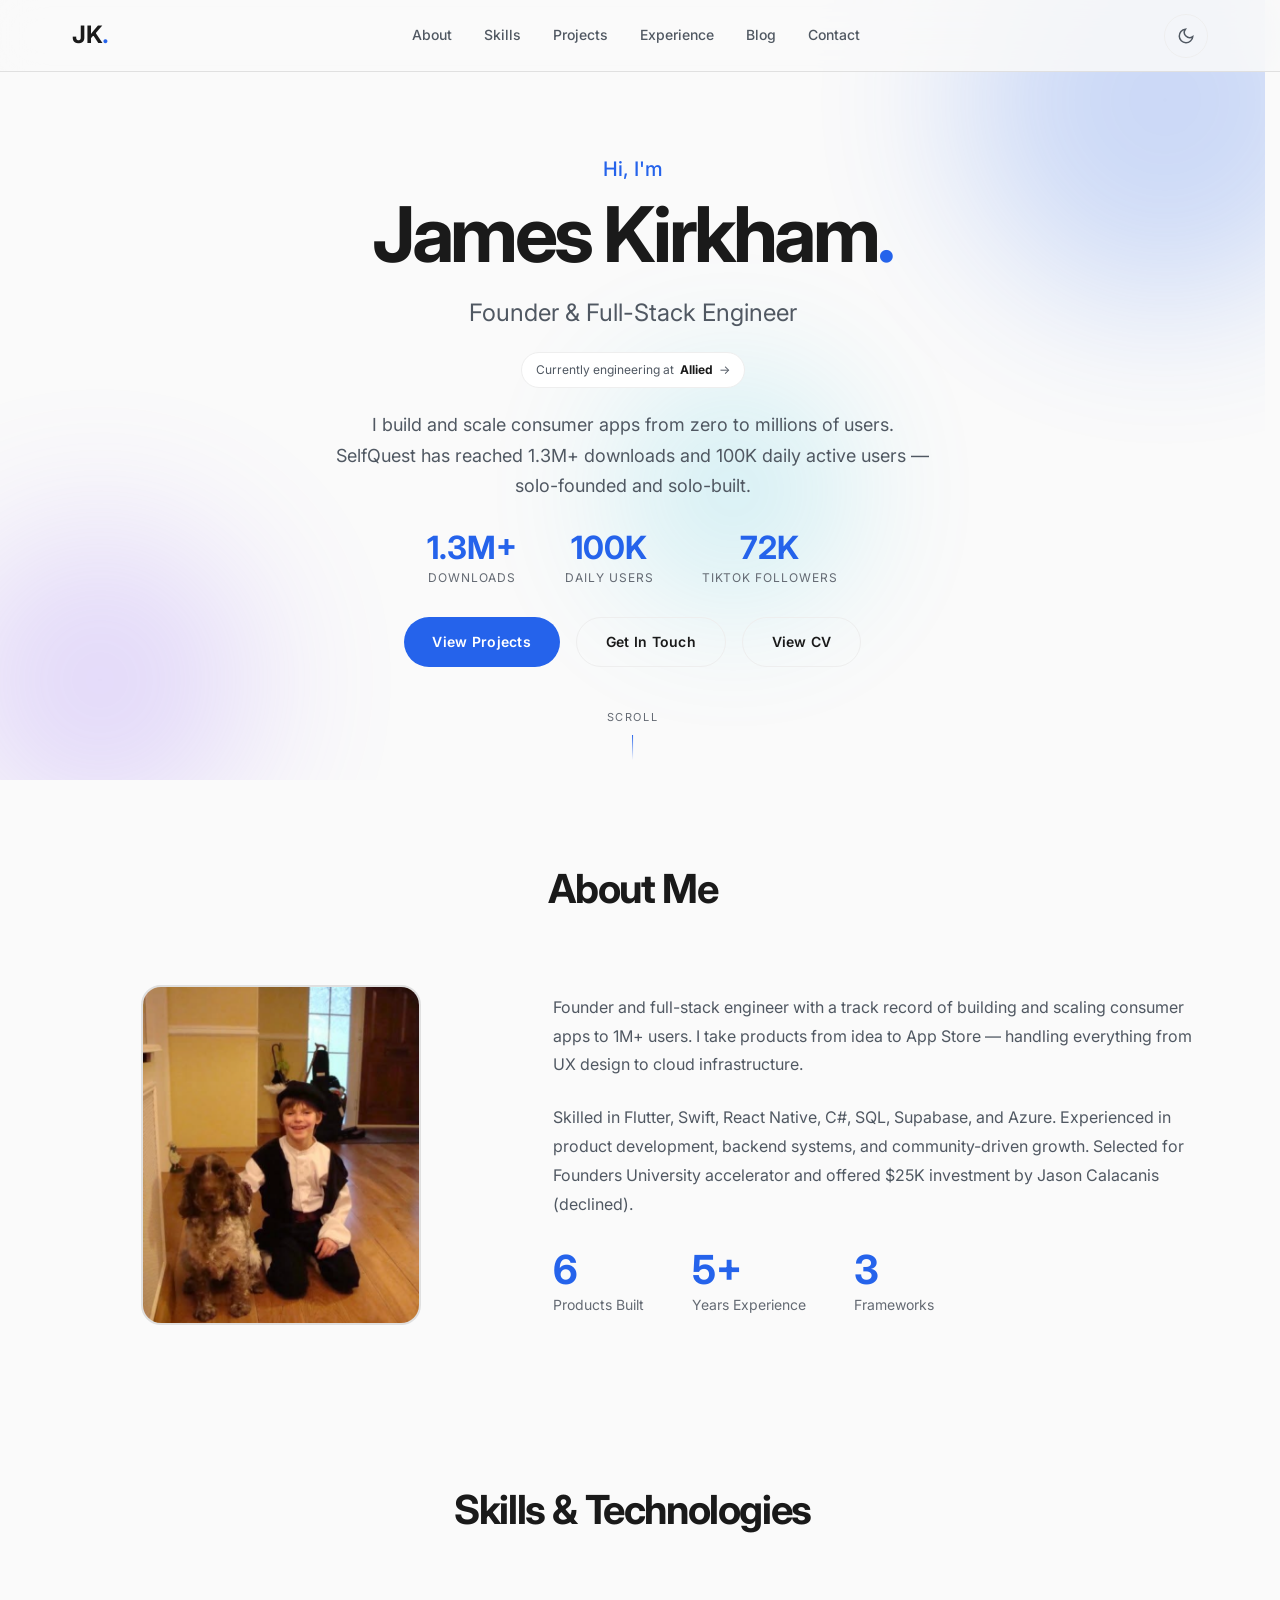
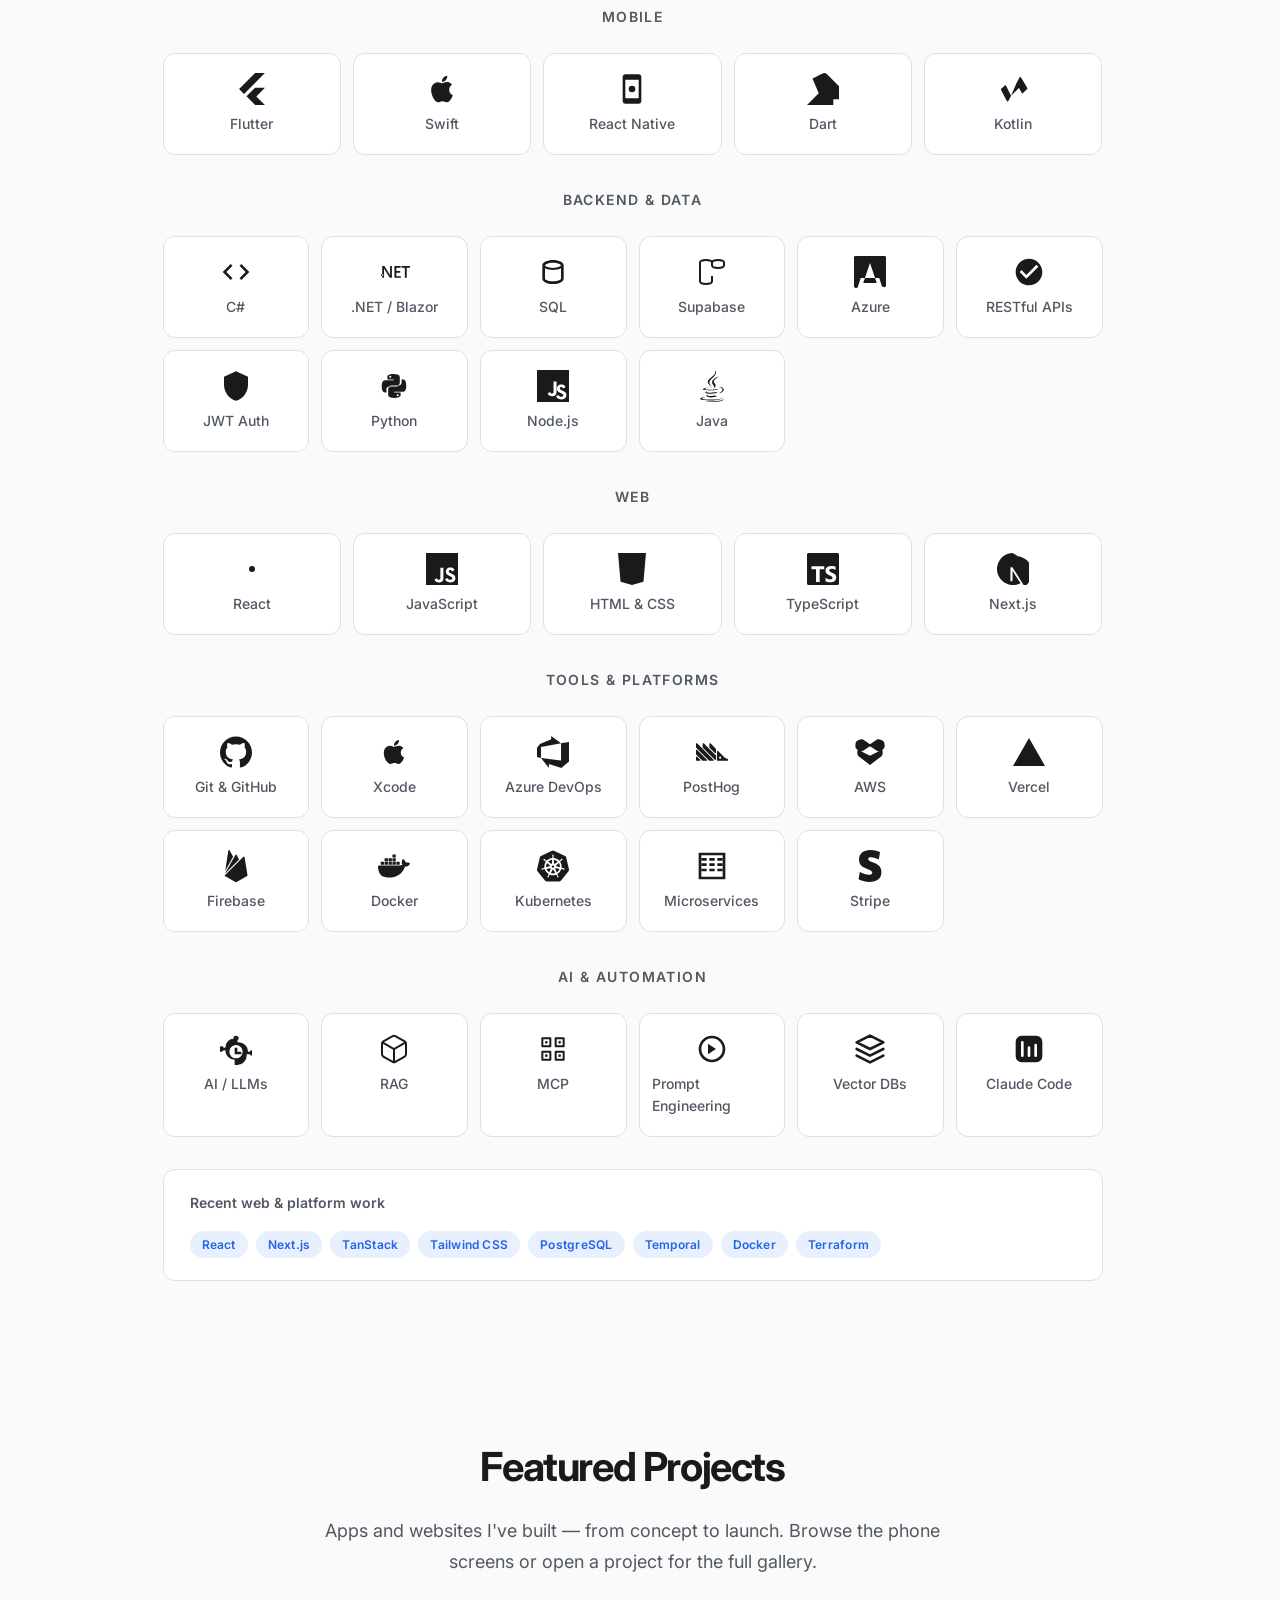
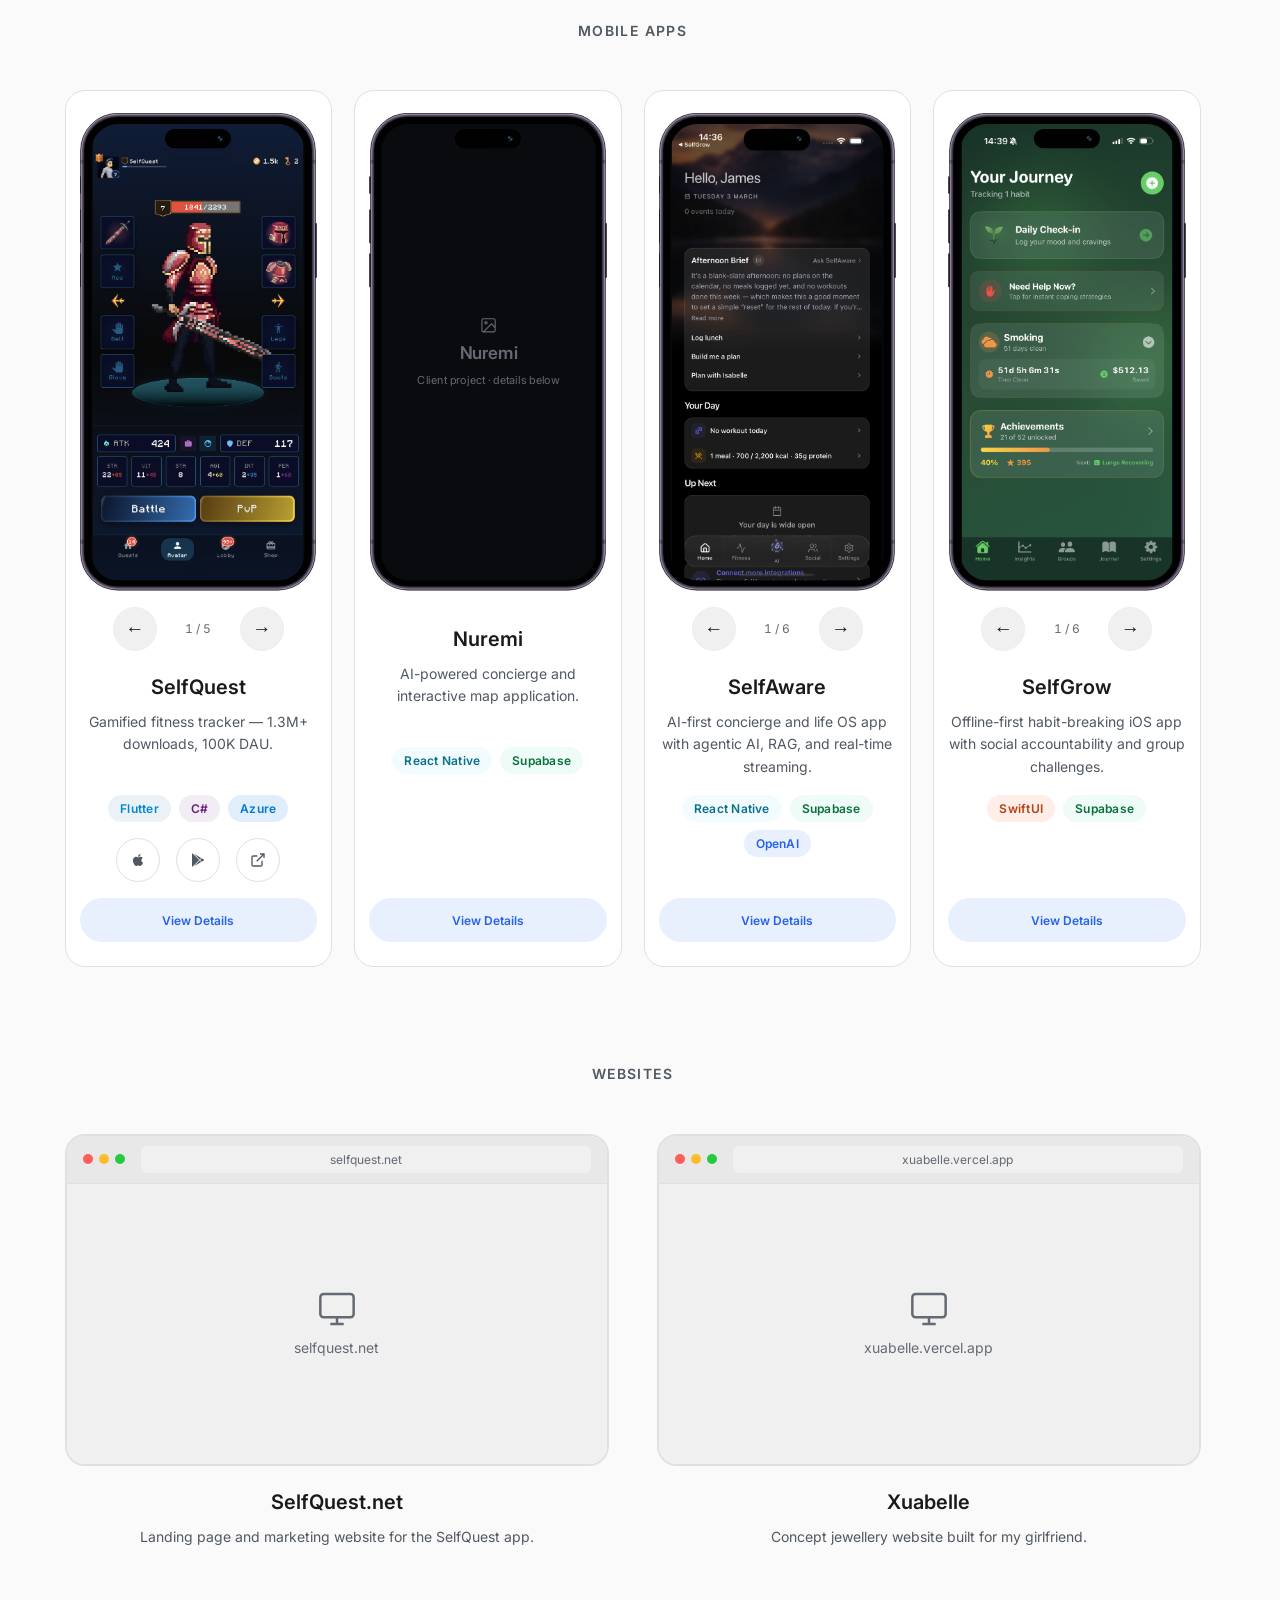
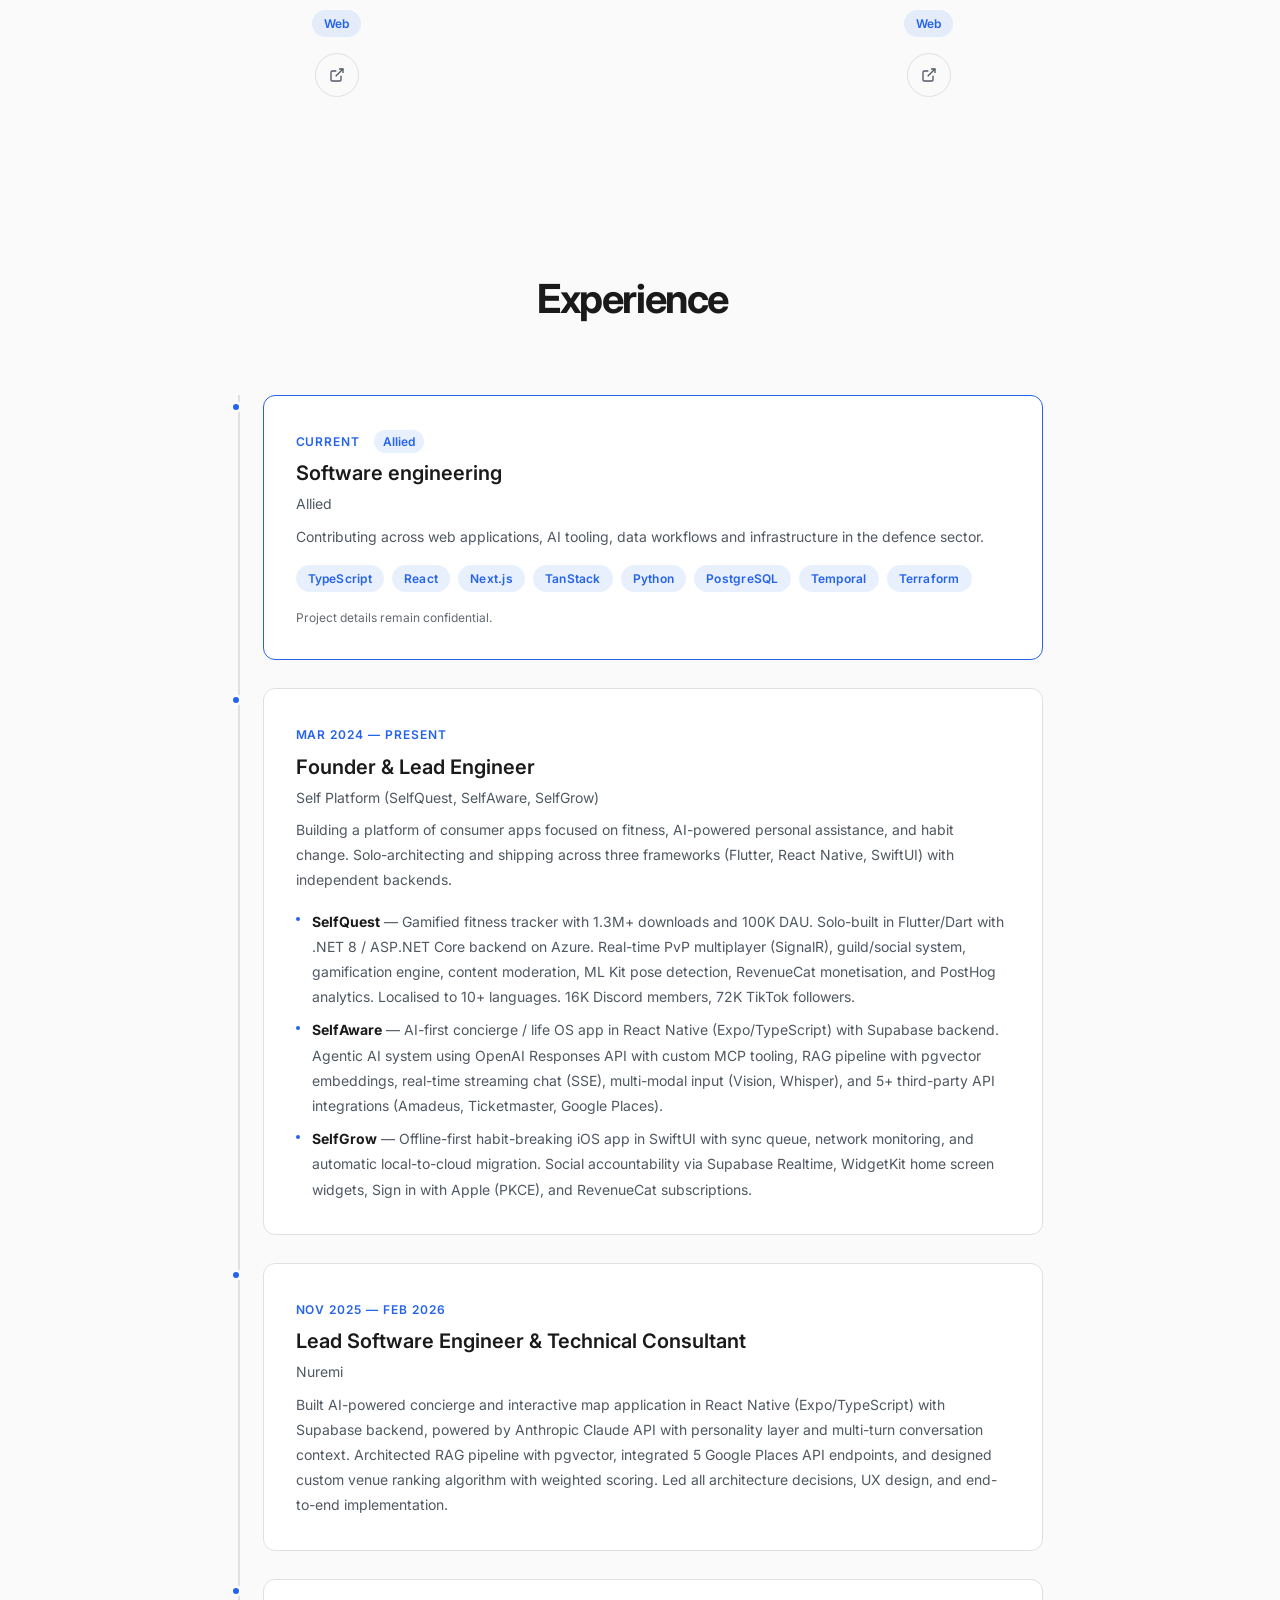
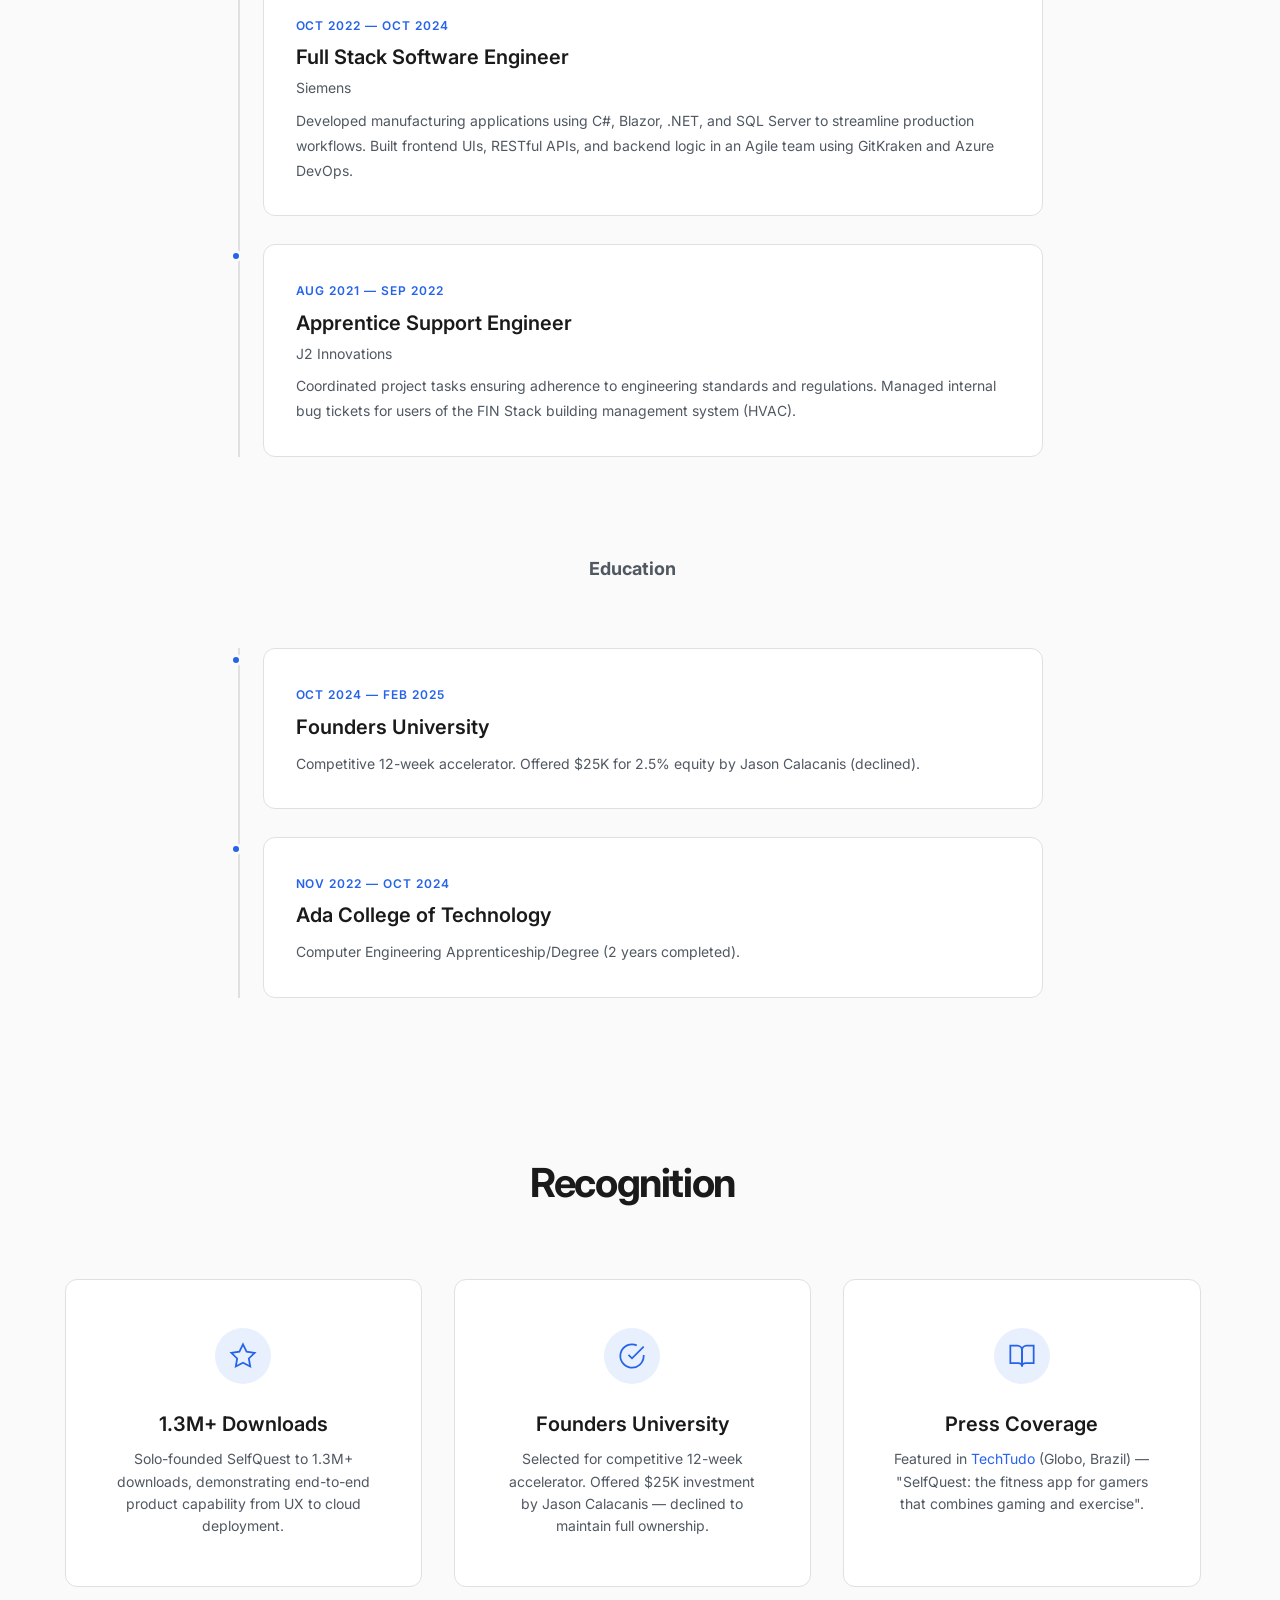
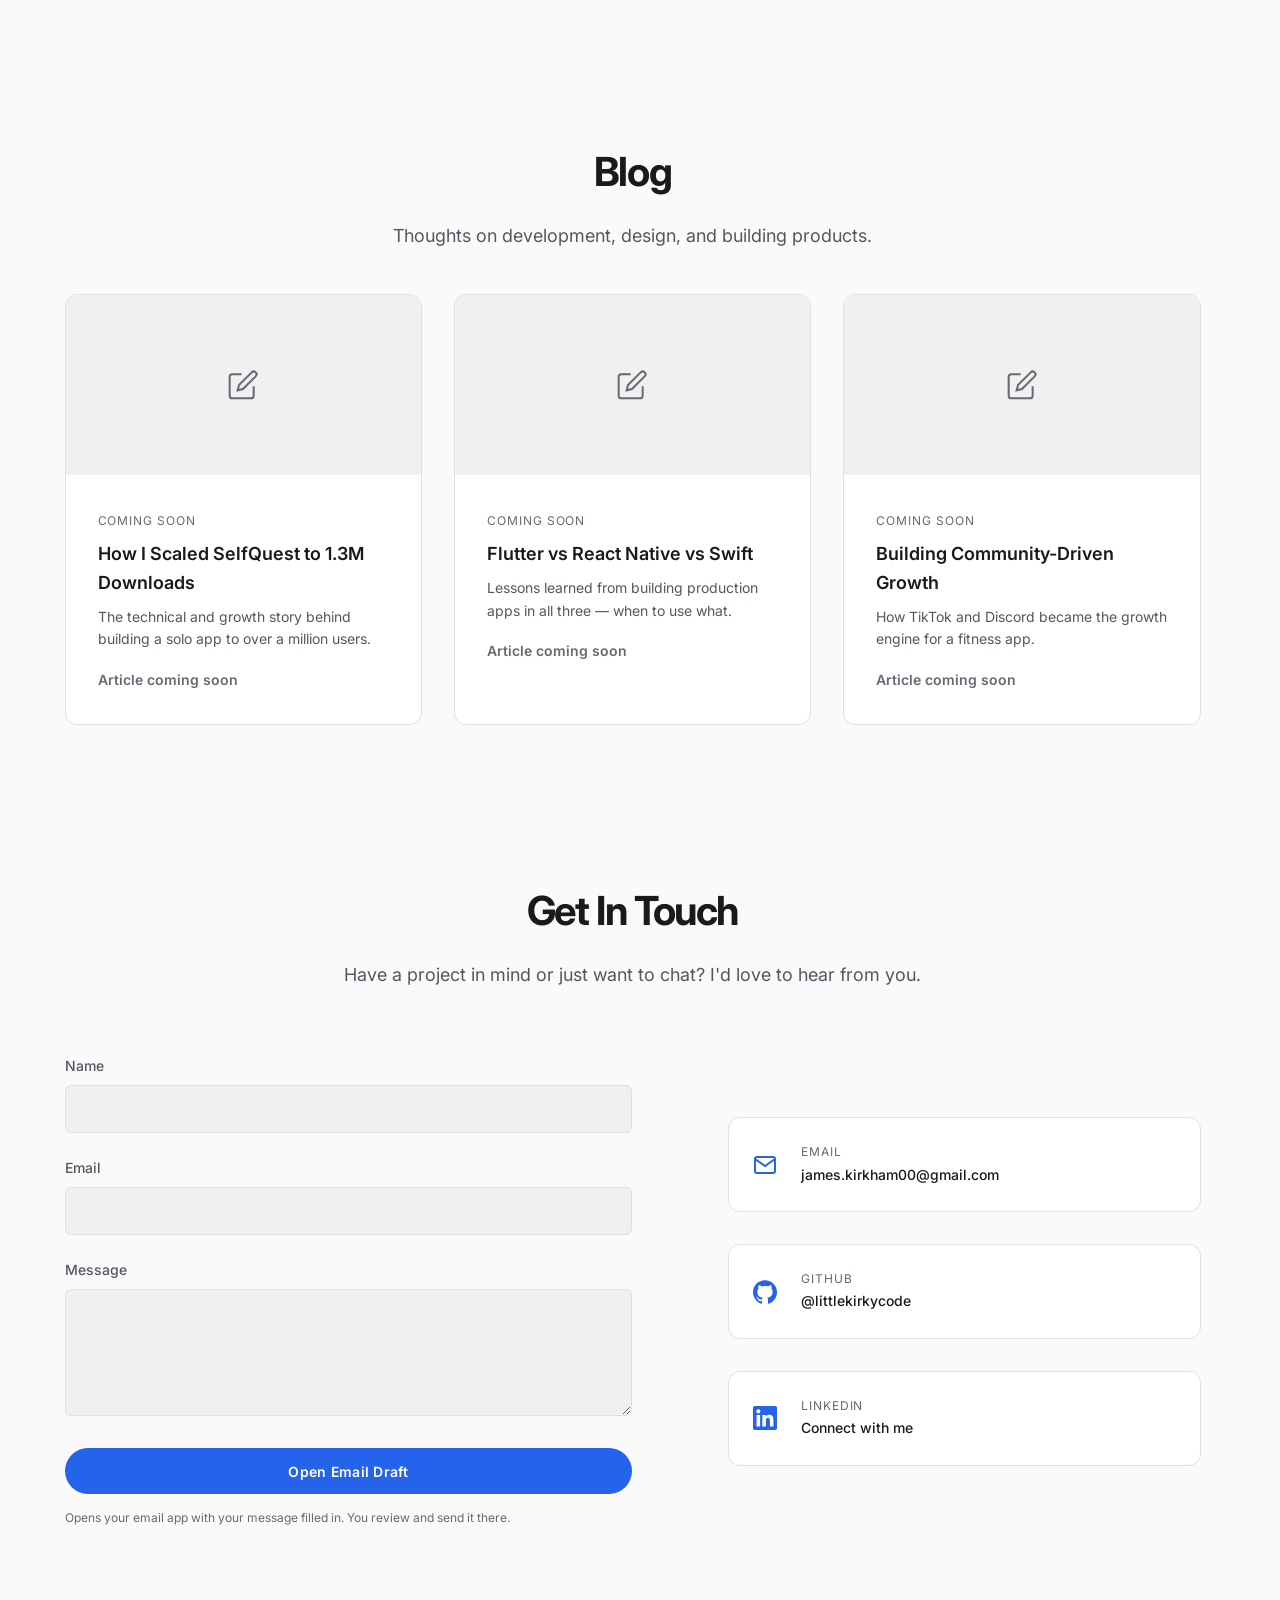
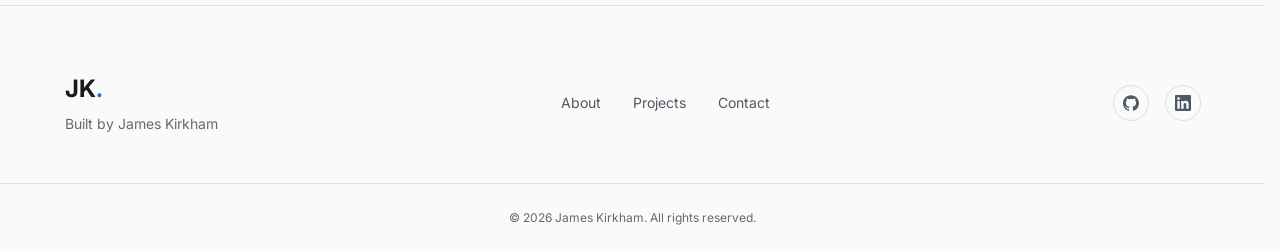
==== commit 08a78085: "Restore original portfolio and improve phone galleries and accessibility" ====
--- a/index.html
+++ b/index.html
@@ -1,555 +1,804 @@
-﻿<!doctype html>
-<html lang="en">
-  <head>
-    <meta charset="UTF-8" />
-    <meta name="viewport" content="width=device-width, initial-scale=1" />
-    <meta name="theme-color" content="#f4f2eb" />
-    <title>James Kirkham — Software Engineer & Founder</title>
-    <meta
-      name="description"
-      content="James Kirkham is a software engineer and the founder of SelfQuest. Building thoughtful software across mobile, web, AI and cloud infrastructure. Currently at Allied."
-    />
-    <link rel="canonical" href="https://littlekirkycode.github.io/" />
-    <meta property="og:type" content="website" />
-    <meta
-      property="og:title"
-      content="James Kirkham — Engineer. Founder. Builder."
-    />
-    <meta
-      property="og:description"
-      content="From the first idea to 1.3M+ downloads. Software engineering, selected projects and the story so far."
-    />
-    <meta property="og:url" content="https://littlekirkycode.github.io/" />
-    <meta
-      property="og:image"
-      content="https://littlekirkycode.github.io/assets/images/og.png"
-    />
-    <meta
-      property="og:image:alt"
-      content="James Kirkham. Engineer. Founder. Builder."
-    />
-    <meta name="twitter:card" content="summary_large_image" />
-    <meta
-      name="twitter:title"
-      content="James Kirkham — Engineer. Founder. Builder."
-    />
-    <meta
-      name="twitter:description"
-      content="Software engineering, selected projects and the story so far."
-    />
-    <meta
-      name="twitter:image"
-      content="https://littlekirkycode.github.io/assets/images/og.png"
-    />
-    <link rel="preconnect" href="https://fonts.googleapis.com" />
-    <link rel="preconnect" href="https://fonts.gstatic.com" crossorigin />
-    <link
-      href="https://fonts.googleapis.com/css2?family=DM+Sans:wght@400;450;500;550;600;650;700&amp;family=DM+Mono:wght@400;500&amp;family=Instrument+Serif:ital@0;1&amp;display=swap"
-      rel="stylesheet"
-    />
-    <link rel="stylesheet" href="css/styles.css?v=20260905" />
-    <script src="js/main.js?v=20260905" defer></script>
-  </head>
-  <body>
+<!DOCTYPE html>
+<html lang="en" data-theme="dark">
+<head>
+    <meta charset="UTF-8">
+    <meta name="viewport" content="width=device-width, initial-scale=1.0">
+    <title>James Kirkham — Founder & Full-Stack Engineer</title>
+    <meta name="description" content="Founder and full-stack engineer with a track record of building and scaling consumer apps to 1M+ users. Flutter, Swift, React Native, and more.">
+    <link rel="preconnect" href="https://fonts.googleapis.com">
+    <link rel="preconnect" href="https://fonts.gstatic.com" crossorigin>
+    <link href="https://fonts.googleapis.com/css2?family=Inter:wght@300;400;500;600;700&amp;display=swap" rel="stylesheet">
+    <link rel="stylesheet" href="css/devices.min.css">
+    <link rel="stylesheet" href="css/styles.css?v=original-ux-2">
+    <link rel="stylesheet" href="css/enhancements.css?v=original-ux-2">
+    <script src="js/theme.js?v=original-ux-2"></script>
+    <meta name="theme-color" content="#0a0a0a">
+    <link rel="canonical" href="https://littlekirkycode.github.io/">
+    <meta property="og:title" content="James Kirkham — Founder & Full-Stack Engineer">
+    <meta property="og:description" content="SelfQuest, SelfAware, SelfGrow and my engineering experience at Allied, Siemens and Nuremi.">
+    <meta property="og:type" content="website">
+    <meta property="og:url" content="https://littlekirkycode.github.io/">
+</head>
+<body>
     <a class="skip-link" href="#main">Skip to content</a>
-    <header class="site-header">
-      <div class="container header-inner">
-        <a class="wordmark" href="#top" aria-label="James Kirkham, home"
-          >jk<span>.</span></a
-        >
-        <nav class="navigation" aria-label="Main navigation">
-          <a href="#work">Work</a><a href="#experience">Experience</a
-          ><a href="#about">About</a>
-        </nav>
-        <a class="header-contact" href="#contact"
-          >Let’s talk <span aria-hidden="true">↗</span></a
-        >
-      </div>
-    </header>
+
+    <!-- ============ NAVIGATION ============ -->
+    <nav class="nav" id="nav" aria-label="Main navigation">
+        <div class="nav__container">
+            <a href="#hero" class="nav__logo">JK<span class="accent">.</span></a>
+            <ul class="nav__links" id="navLinks">
+                <li><a href="#about" class="nav__link">About</a></li>
+                <li><a href="#skills" class="nav__link">Skills</a></li>
+                <li><a href="#projects" class="nav__link">Projects</a></li>
+                <li><a href="#experience" class="nav__link">Experience</a></li>
+                <li><a href="#blog" class="nav__link">Blog</a></li>
+                <li><a href="#contact" class="nav__link">Contact</a></li>
+            </ul>
+            <div class="nav__actions">
+                <button class="theme-toggle" id="themeToggle" aria-label="Toggle dark/light mode">
+                    <svg class="theme-toggle__icon theme-toggle__icon--sun" viewBox="0 0 24 24" fill="none" stroke="currentColor" stroke-width="2">
+                        <circle cx="12" cy="12" r="5"></circle>
+                        <line x1="12" y1="1" x2="12" y2="3"></line>
+                        <line x1="12" y1="21" x2="12" y2="23"></line>
+                        <line x1="4.22" y1="4.22" x2="5.64" y2="5.64"></line>
+                        <line x1="18.36" y1="18.36" x2="19.78" y2="19.78"></line>
+                        <line x1="1" y1="12" x2="3" y2="12"></line>
+                        <line x1="21" y1="12" x2="23" y2="12"></line>
+                        <line x1="4.22" y1="19.78" x2="5.64" y2="18.36"></line>
+                        <line x1="18.36" y1="5.64" x2="19.78" y2="4.22"></line>
+                    </svg>
+                    <svg class="theme-toggle__icon theme-toggle__icon--moon" viewBox="0 0 24 24" fill="none" stroke="currentColor" stroke-width="2">
+                        <path d="M21 12.79A9 9 0 1 1 11.21 3 7 7 0 0 0 21 12.79z"></path>
+                    </svg>
+                </button>
+                <button class="nav__hamburger" id="hamburger" aria-label="Open navigation menu" aria-controls="navLinks" aria-expanded="false">
+                    <span></span>
+                    <span></span>
+                    <span></span>
+                </button>
+            </div>
+        </div>
+    </nav>
+    <div class="nav__backdrop" id="navBackdrop"></div>
+
     <main id="main">
-      <section class="hero container" id="top" aria-labelledby="hero-title">
-        <div class="hero-copy">
-          <p class="eyebrow">
-            <span class="little-square" aria-hidden="true"></span> James Kirkham
-            · Software engineer & founder
-          </p>
-          <h1 id="hero-title">From an idea.<br />To <em>real impact.</em></h1>
-          <p class="hero-description">
-            I build software people actually use. From consumer apps with over a
-            million downloads to engineering at Allied, I care about the details
-            that make a product work.
-          </p>
-          <div class="hero-actions">
-            <a class="button button-dark" href="#work"
-              >Explore my work <span aria-hidden="true">↘</span></a
-            ><a class="text-link" href="cv.html"
-              >View résumé <span aria-hidden="true">↗</span></a
-            >
-          </div>
-          <div class="current-role">
-            <span class="status-dot" aria-hidden="true"></span> Currently
-            building at <a href="#experience">Allied</a>
-          </div>
-        </div>
-        <a
-          class="hero-art"
-          href="#selfquest"
-          aria-label="Explore SelfQuest, built by James Kirkham"
-        >
-          <span class="art-label mono">FROM ZERO TO SOMETHING REAL</span>
-          <div class="orbit orbit-one" aria-hidden="true"></div>
-          <div class="orbit orbit-two" aria-hidden="true"></div>
-          <div class="orbit orbit-three" aria-hidden="true"></div>
-          <span class="art-plus" aria-hidden="true">+</span>
-          <div class="hero-phone">
-            <img
-              src="assets/images/projects/selfquest/main.webp"
-              alt="SelfQuest’s RPG character and fitness progression screen"
-              width="942"
-              height="2048"
-              fetchpriority="high"
-            />
-          </div>
-          <div class="art-note">
-            <span class="note-star" aria-hidden="true">✳</span
-            ><span>One idea.<br />A million possibilities.</span>
-          </div>
-          <div class="art-footer">
-            <span
-              ><strong>SelfQuest</strong
-              ><small>Solo-founded. Built end to end.</small></span
-            ><span class="round-arrow" aria-hidden="true">↗</span>
-          </div>
+    <!-- ============ HERO ============ -->
+    <section class="hero" id="hero">
+        <div class="hero__bg">
+            <div class="hero__orb hero__orb--1"></div>
+            <div class="hero__orb hero__orb--2"></div>
+            <div class="hero__orb hero__orb--3"></div>
+        </div>
+        <div class="container hero__content">
+            <p class="hero__greeting reveal">Hi, I'm</p>
+            <h1 class="hero__name reveal">James Kirkham<span class="accent">.</span></h1>
+            <p class="hero__title reveal">Founder & Full-Stack Engineer</p>
+            <a class="hero__current" href="#experience">Currently engineering at <strong>Allied</strong><span aria-hidden="true"> →</span></a>
+            <p class="hero__tagline reveal">I build and scale consumer apps from zero to millions of users. SelfQuest has reached 1.3M+ downloads and 100K daily active users — solo-founded and solo-built.</p>
+            <div class="hero__stats reveal">
+                <div class="hero__stat">
+                    <span class="hero__stat-number">1.3M+</span>
+                    <span class="hero__stat-label">Downloads</span>
+                </div>
+                <div class="hero__stat">
+                    <span class="hero__stat-number">100K</span>
+                    <span class="hero__stat-label">Daily Users</span>
+                </div>
+                <div class="hero__stat">
+                    <span class="hero__stat-number">72K</span>
+                    <span class="hero__stat-label">TikTok Followers</span>
+                </div>
+            </div>
+            <div class="hero__cta reveal">
+                <a href="#projects" class="btn btn--primary">View Projects</a>
+                <a href="#contact" class="btn btn--outline">Get In Touch</a>
+                <a href="cv.html" class="btn btn--outline">View CV</a>
+            </div>
+        </div>
+        <a href="#about" class="hero__scroll-indicator" aria-label="Scroll to about me">
+            <span>Scroll</span>
+            <div class="hero__scroll-line"></div>
         </a>
-      </section>
-      <div class="container proof-strip" aria-label="SelfQuest milestones">
-        <p class="proof-intro">
-          Small beginnings.<br /><span>Meaningful milestones.</span>
-        </p>
-        <div>
-          <strong>1.3M<span>+</span></strong
-          ><span>SelfQuest downloads</span>
-        </div>
-        <div><strong>100K</strong><span>Daily users reached</span></div>
-        <div>
-          <strong>0 → 1</strong><span>Idea to product, end to end</span>
-        </div>
-      </div>
-      <section class="section container" id="work" aria-labelledby="work-title">
-        <div class="section-heading">
-          <div>
-            <p class="eyebrow">01 / Selected work</p>
-            <h2 id="work-title">Built with <em>purpose.</em></h2>
-          </div>
-          <p>
-            A few things I’ve taken from<br />“what if” to working software.
-          </p>
-        </div>
-        <article class="project project-featured" id="selfquest">
-          <div class="project-visual quest-visual">
-            <span class="visual-label mono"
-              >SELFQUEST / FITNESS, REIMAGINED</span
-            >
-            <div class="quest-ring" aria-hidden="true"></div>
-            <img
-              class="project-phone phone-back"
-              src="assets/images/projects/selfquest/gallery/screenshot-1.webp"
-              width="942"
-              height="2048"
-              alt="SelfQuest app interface"
-              loading="lazy"
-              decoding="async"
-            />
-            <img
-              class="project-phone phone-front"
-              src="assets/images/projects/selfquest/main.webp"
-              width="942"
-              height="2048"
-              alt="The SelfQuest character customisation screen"
-              loading="lazy"
-              decoding="async"
-            />
-            <span class="visual-bottom mono"
-              >REAL-LIFE EFFORT. IN-GAME PROGRESS.</span
-            >
-          </div>
-          <div class="project-copy">
-            <p class="eyebrow">01 / Founder & lead engineer</p>
-            <h3>SelfQuest<span class="accent">.</span></h3>
-            <p class="project-lead">
-              Making self-improvement<br />feel like an adventure.
-            </p>
-            <p>
-              A fitness app that turns real-world effort into RPG progression. I
-              built and grew the product from scratch, owning everything from
-              the mobile experience to the backend and community.
-            </p>
-            <div class="project-result">
-              <strong>1.3M+</strong><span>downloads across iOS & Android</span>
-            </div>
-            <ul class="tags" aria-label="SelfQuest technologies">
-              <li>Flutter / Dart</li>
-              <li>C# / .NET</li>
-              <li>Azure</li>
-              <li>SQL</li>
-              <li>PostHog</li>
+    </section>
+
+    <!-- ============ ABOUT ============ -->
+    <section class="section about" id="about">
+        <div class="container">
+            <h2 class="section__title reveal">About Me</h2>
+            <div class="about__grid">
+                <div class="about__image reveal">
+                    <div class="about__photo-frame">
+                        <img src="assets/images/profile/photo.png" loading="lazy" decoding="async" alt="James Kirkham" class="about__photo">
+                    </div>
+                </div>
+                <div class="about__text reveal">
+                    <p>Founder and full-stack engineer with a track record of building and scaling consumer apps to 1M+ users. I take products from idea to App Store — handling everything from UX design to cloud infrastructure.</p>
+                    <p>Skilled in Flutter, Swift, React Native, C#, SQL, Supabase, and Azure. Experienced in product development, backend systems, and community-driven growth. Selected for Founders University accelerator and offered $25K investment by Jason Calacanis (declined).</p>
+                    <div class="about__stats">
+                        <div class="about__stat">
+                            <span class="about__stat-number">6</span>
+                            <span class="about__stat-label">Products Built</span>
+                        </div>
+                        <div class="about__stat">
+                            <span class="about__stat-number">5+</span>
+                            <span class="about__stat-label">Years Experience</span>
+                        </div>
+                        <div class="about__stat">
+                            <span class="about__stat-number">3</span>
+                            <span class="about__stat-label">Frameworks</span>
+                        </div>
+                    </div>
+                </div>
+            </div>
+        </div>
+    </section>
+
+    <!-- ============ SKILLS ============ -->
+    <section class="section skills" id="skills">
+        <div class="container">
+            <h2 class="section__title reveal">Skills & Technologies</h2>
+            <div class="skills__categories">
+                <div class="skills__category reveal">
+                    <h3 class="skills__category-title">Mobile</h3>
+                    <div class="skills__grid">
+                        <div class="skill-card">
+                            <svg class="skill-card__icon" viewBox="0 0 24 24"><path d="M14.314 0L2.3 12 6 15.7 21.684.013h-7.357zm.014 11.072L7.857 17.53l6.47 6.47H21.7l-6.46-6.468 6.46-6.46h-7.37z" fill="currentColor"/></svg>
+                            <span class="skill-card__name">Flutter</span>
+                        </div>
+                        <div class="skill-card">
+                            <svg class="skill-card__icon" viewBox="0 0 24 24"><path d="M18.71 19.5c-.83 1.24-1.71 2.45-3.05 2.47-1.34.03-1.77-.79-3.29-.79-1.53 0-2 .77-3.27.82-1.31.05-2.3-1.32-3.14-2.53C4.25 17 2.94 12.45 4.7 9.39c.87-1.52 2.43-2.48 4.12-2.51 1.28-.02 2.5.87 3.29.87.78 0 2.26-1.07 3.8-.91.65.03 2.47.26 3.64 1.98-.09.06-2.17 1.28-2.15 3.81.03 3.02 2.65 4.03 2.68 4.04-.03.07-.42 1.44-1.38 2.83M13 3.5c.73-.83 1.94-1.46 2.94-1.5.13 1.17-.34 2.35-1.04 3.19-.69.85-1.83 1.51-2.95 1.42-.15-1.15.41-2.35 1.05-3.11z" fill="currentColor"/></svg>
+                            <span class="skill-card__name">Swift</span>
+                        </div>
+                        <div class="skill-card">
+                            <svg class="skill-card__icon" viewBox="0 0 24 24"><path d="M17 1.01L7 1c-1.1 0-2 .9-2 2v18c0 1.1.9 2 2 2h10c1.1 0 2-.9 2-2V3c0-1.1-.9-1.99-2-1.99zM17 19H7V5h10v14z" fill="currentColor"/><circle cx="12" cy="12" r="2.5" fill="currentColor"/></svg>
+                            <span class="skill-card__name">React Native</span>
+                        </div>
+                        <div class="skill-card">
+                            <svg class="skill-card__icon" viewBox="0 0 24 24"><path d="M4.105 4.105S9.158 1.58 11.684.316a3.079 3.079 0 011.481-.315c.766.047 1.677.788 1.677.788L24 9.948v9.789h-4.263V24H.015l8.79-8.79L4.105 4.105z" fill="currentColor"/></svg>
+                            <span class="skill-card__name">Dart</span>
+                        </div>
+                        <div class="skill-card">
+                            <svg class="skill-card__icon" viewBox="0 0 24 24"><path d="M2.958 12.251c.007.15.047.306.122.453l4.185 8.194a.749.749 0 001.341-.009l1.942-3.904L6.475 9.09l-3.395 2.644a.753.753 0 00-.122.517zm19.8-1.039L18.142 3.49a.753.753 0 00-1.312-.058L14.574 7.76l4.315 7.891 3.755-3.724a.753.753 0 00.114-.715zM14.574 7.76L10.548 16.985l6.095-5.95-2.069-3.275zM10.548 16.985l-4.073-7.895 4.073 7.895z" fill="currentColor"/></svg>
+                            <span class="skill-card__name">Kotlin</span>
+                        </div>
+                    </div>
+                </div>
+                <div class="skills__category reveal">
+                    <h3 class="skills__category-title">Backend & Data</h3>
+                    <div class="skills__grid">
+                        <div class="skill-card">
+                            <svg class="skill-card__icon" viewBox="0 0 24 24"><path d="M9.4 16.6L4.8 12l4.6-4.6L8 6l-6 6 6 6zm5.2 0l4.6-4.6-4.6-4.6L16 6l6 6-6 6z" fill="currentColor"/></svg>
+                            <span class="skill-card__name">C#</span>
+                        </div>
+                        <div class="skill-card">
+                            <svg class="skill-card__icon" viewBox="0 0 24 24"><path d="M24 8.77h-2.468v7.565h-1.425V8.77h-2.462V7.53H24zm-6.852 7.565h-4.821V7.53h4.63v1.24h-3.205v2.494h2.953v1.234h-2.953v2.604h3.396zm-6.708 0H8.882L4.78 9.863a2.896 2.896 0 01-.258-.51h-.036c.032.189.048.592.048 1.21v5.772H3.157V7.53h1.659l3.965 6.32c.167.261.275.442.323.54h.024a5.087 5.087 0 01-.048-1.066V7.53H10.44zm-7.32-1.23a.86.86 0 00.615-.24.823.823 0 00.254-.612.832.832 0 00-.254-.618.854.854 0 00-.615-.243.867.867 0 00-.624.243.834.834 0 00-.254.618c0 .236.085.44.254.613a.87.87 0 00.624.24z" fill="currentColor"/></svg>
+                            <span class="skill-card__name">.NET / Blazor</span>
+                        </div>
+                        <div class="skill-card">
+                            <svg class="skill-card__icon" viewBox="0 0 24 24"><path d="M12 3C7.58 3 4 4.79 4 7v10c0 2.21 3.58 4 8 4s8-1.79 8-4V7c0-2.21-3.58-4-8-4zm0 2c3.87 0 6 1.5 6 2s-2.13 2-6 2-6-1.5-6-2 2.13-2 6-2zM6 17V9.27C7.53 10.03 9.61 10.5 12 10.5s4.47-.47 6-1.23V17c0 .5-2.13 2-6 2s-6-1.5-6-2z" fill="currentColor"/></svg>
+                            <span class="skill-card__name">SQL</span>
+                        </div>
+                        <div class="skill-card">
+                            <svg class="skill-card__icon" viewBox="0 0 24 24"><path d="M21 5c0-1.1-1.8-2-4.5-2C13.8 3 12 3.9 12 5v2c0 1.1 1.8 2 4.5 2S21 8.1 21 7V5zM12 5c0-1.1-1.8-2-4.5-2S3 3.9 3 5v14c0 1.1 1.8 2 4.5 2s4.5-.9 4.5-2v-3.5" stroke="currentColor" fill="none" stroke-width="1.5" stroke-linecap="round" stroke-linejoin="round"/></svg>
+                            <span class="skill-card__name">Supabase</span>
+                        </div>
+                        <div class="skill-card">
+                            <svg class="skill-card__icon" viewBox="0 0 24 24"><path d="M22.379 23.343a1.62 1.62 0 01-1.535-1.1l-1.907-5.685H5.063l-1.907 5.684A1.62 1.62 0 010 22.876V1.124A1.125 1.125 0 011.125 0h21.75A1.125 1.125 0 0124 1.124v21.095a1.622 1.622 0 01-1.621 1.124zM12 5.188L6.937 20.25h10.127L12 5.188z" fill="currentColor"/></svg>
+                            <span class="skill-card__name">Azure</span>
+                        </div>
+                        <div class="skill-card">
+                            <svg class="skill-card__icon" viewBox="0 0 24 24"><path d="M12 2C6.48 2 2 6.48 2 12s4.48 10 10 10 10-4.48 10-10S17.52 2 12 2zm-2 15l-5-5 1.41-1.41L10 14.17l7.59-7.59L19 8l-9 9z" fill="currentColor"/></svg>
+                            <span class="skill-card__name">RESTful APIs</span>
+                        </div>
+                        <div class="skill-card">
+                            <svg class="skill-card__icon" viewBox="0 0 24 24"><path d="M12 1L3 5v6c0 5.55 3.84 10.74 9 12 5.16-1.26 9-6.45 9-12V5l-9-4z" fill="currentColor"/></svg>
+                            <span class="skill-card__name">JWT Auth</span>
+                        </div>
+                        <div class="skill-card">
+                            <svg class="skill-card__icon" viewBox="0 0 24 24"><path d="M9.585 11.692h4.328s2.432.039 2.432-2.35V5.391S16.714 3 11.759 3C6.803 3 7.043 5.016 7.043 5.016l.006 2.086h4.81v.627H5.343S2.789 7.47 2.789 12.24s2.218 4.604 2.218 4.604h1.324v-2.217s-.071-2.218 2.182-2.218zm-.38-5.878a.773.773 0 110-1.546.773.773 0 010 1.546zM14.415 12.308h-4.328s-2.432-.039-2.432 2.35v3.951S7.286 21 12.241 21c4.956 0 4.716-2.016 4.716-2.016l-.006-2.086h-4.81v-.627h6.516S21.211 16.53 21.211 11.76s-2.218-4.604-2.218-4.604h-1.324v2.217s.071 2.218-2.182 2.218zm.38 5.878a.773.773 0 110 1.546.773.773 0 010-1.546z" fill="currentColor"/></svg>
+                            <span class="skill-card__name">Python</span>
+                        </div>
+                        <div class="skill-card">
+                            <svg class="skill-card__icon" viewBox="0 0 24 24"><path d="M0 0h24v24H0V0zm22.034 18.276c-.175-1.095-.888-2.015-3.003-2.873-.736-.345-1.554-.585-1.797-1.14-.091-.33-.105-.51-.046-.705.15-.646.915-.84 1.515-.66.39.12.75.42.976.9 1.034-.676 1.034-.676 1.755-1.125-.27-.42-.404-.601-.586-.78-.63-.705-1.469-1.065-2.834-1.034l-.705.089c-.676.165-1.32.525-1.71 1.005-1.14 1.291-.811 3.541.569 4.471 1.365 1.02 3.361 1.244 3.616 2.205.24 1.17-.87 1.545-1.966 1.41-.811-.18-1.26-.586-1.755-1.336l-1.83 1.051c.21.48.45.689.81 1.109 1.74 1.756 6.09 1.666 6.871-1.004.029-.09.24-.705.074-1.65zM14.678 8.58h-2.248c0 1.938-.009 3.864-.009 5.805 0 1.232.063 2.363-.138 2.711-.33.689-1.18.601-1.566.48-.396-.196-.597-.466-.83-.855-.063-.105-.11-.196-.127-.196l-1.825 1.125c.305.63.75 1.172 1.324 1.517.855.51 2.004.675 3.207.405.783-.226 1.458-.691 1.811-1.411.51-.93.402-2.07.397-3.346.012-2.054 0-4.109 0-6.179z" fill="currentColor"/></svg>
+                            <span class="skill-card__name">Node.js</span>
+                        </div>
+                        <div class="skill-card">
+                            <svg class="skill-card__icon" viewBox="0 0 24 24"><path d="M8.851 18.56s-.917.534.653.714c1.902.218 2.874.187 4.969-.211 0 0 .552.346 1.321.646-4.699 2.013-10.633-.118-6.943-1.149M8.276 15.933s-1.028.762.542.924c2.032.209 3.636.227 6.413-.308 0 0 .384.389.987.602-5.679 1.661-12.007.13-7.942-1.218M13.116 11.475c1.158 1.333-.304 2.533-.304 2.533s2.939-1.518 1.589-3.418c-1.261-1.772-2.228-2.652 3.007-5.688 0-.001-8.216 2.051-4.292 6.573M19.33 20.504s.679.559-.747.991c-2.712.822-11.288 1.069-13.669.033-.856-.373.75-.89 1.254-.998.527-.114.828-.093.828-.093-.953-.671-6.156 1.317-2.643 1.887 9.58 1.553 17.462-.7 14.977-1.82M9.292 13.21s-4.362 1.036-1.544 1.412c1.189.159 3.561.123 5.77-.062 1.806-.152 3.618-.477 3.618-.477s-.637.272-1.098.587c-4.429 1.165-12.986.623-10.522-.569 2.082-1.006 3.776-.891 3.776-.891M17.116 17.584c4.503-2.34 2.421-4.589.968-4.285-.355.074-.515.138-.515.138s.132-.207.385-.297c2.875-1.011 5.086 2.981-.928 4.562 0 0 .07-.062.09-.118M14.401 0s2.494 2.494-2.365 6.33c-3.896 3.077-.889 4.832 0 6.836-2.274-2.053-3.943-3.858-2.824-5.539 1.644-2.469 6.197-3.665 5.189-7.627M9.734 23.924c4.322.277 10.959-.154 11.116-2.198 0 0-.302.775-3.572 1.391-3.688.694-8.239.613-10.937.168 0-.001.553.457 3.393.639" fill="currentColor"/></svg>
+                            <span class="skill-card__name">Java</span>
+                        </div>
+                    </div>
+                </div>
+                <div class="skills__category reveal">
+                    <h3 class="skills__category-title">Web</h3>
+                    <div class="skills__grid">
+                        <div class="skill-card">
+                            <svg class="skill-card__icon" viewBox="0 0 24 24"><path d="M14.23 12.004a2.236 2.236 0 0 1-2.235 2.236 2.236 2.236 0 0 1-2.236-2.236 2.236 2.236 0 0 1 2.235-2.236 2.236 2.236 0 0 1 2.236 2.236z" fill="currentColor"/></svg>
+                            <span class="skill-card__name">React</span>
+                        </div>
+                        <div class="skill-card">
+                            <svg class="skill-card__icon" viewBox="0 0 24 24"><path d="M0 0h24v24H0V0zm22.034 18.276c-.175-1.095-.888-2.015-3.003-2.873-.736-.345-1.554-.585-1.797-1.14-.091-.33-.105-.51-.046-.705.15-.646.915-.84 1.515-.66.39.12.75.42.976.9 1.034-.676 1.034-.676 1.755-1.125-.27-.42-.404-.601-.586-.78-.63-.705-1.469-1.065-2.834-1.034l-.705.089c-.676.165-1.32.525-1.71 1.005-1.14 1.291-.811 3.541.569 4.471 1.365 1.02 3.361 1.244 3.616 2.205.24 1.17-.87 1.545-1.966 1.41-.811-.18-1.26-.586-1.755-1.336l-1.83 1.051c.21.48.45.689.81 1.109 1.74 1.756 6.09 1.666 6.871-1.004.029-.09.24-.705.074-1.65zm-8.983-7.245h-2.248c0 1.938-.009 3.864-.009 5.805 0 1.232.063 2.363-.138 2.711-.33.689-1.18.601-1.566.48-.396-.196-.597-.466-.83-.855-.063-.105-.11-.196-.127-.196l-1.825 1.125c.305.63.75 1.172 1.324 1.517.855.51 2.004.675 3.207.405.783-.226 1.458-.691 1.811-1.411.51-.93.402-2.07.397-3.346.012-2.054 0-4.109 0-6.179z" fill="currentColor"/></svg>
+                            <span class="skill-card__name">JavaScript</span>
+                        </div>
+                        <div class="skill-card">
+                            <svg class="skill-card__icon" viewBox="0 0 24 24"><path d="M1.5 0h21l-1.91 21.563L11.977 24l-8.565-2.438L1.5 0z" fill="currentColor"/></svg>
+                            <span class="skill-card__name">HTML & CSS</span>
+                        </div>
+                        <div class="skill-card">
+                            <svg class="skill-card__icon" viewBox="0 0 24 24"><path d="M1.125 0C.502 0 0 .502 0 1.125v21.75C0 23.498.502 24 1.125 24h21.75c.623 0 1.125-.502 1.125-1.125V1.125C24 .502 23.498 0 22.875 0zm17.363 9.75c.612 0 1.154.037 1.627.111a6.38 6.38 0 011.306.34v2.458a3.95 3.95 0 00-.643-.361 5.093 5.093 0 00-.717-.26 5.453 5.453 0 00-1.426-.2c-.3 0-.573.028-.819.086a2.1 2.1 0 00-.623.242c-.17.104-.3.229-.393.374a.888.888 0 00-.14.49c0 .196.053.373.156.529.104.156.252.304.443.444s.423.276.696.41c.273.135.582.274.926.416.47.197.892.407 1.266.628.374.222.695.473.963.753.268.279.472.598.614.957.142.359.214.776.214 1.253 0 .657-.125 1.21-.373 1.656a3.033 3.033 0 01-1.012 1.085 4.38 4.38 0 01-1.487.596c-.566.12-1.163.18-1.79.18a9.916 9.916 0 01-1.84-.164 5.544 5.544 0 01-1.512-.493v-2.63a5.033 5.033 0 003.237 1.2c.333 0 .624-.03.872-.09.249-.06.456-.144.623-.25.166-.108.29-.234.373-.38a1.023 1.023 0 00-.074-1.089 2.12 2.12 0 00-.537-.5 5.597 5.597 0 00-.807-.444 27.72 27.72 0 00-1.007-.436c-.918-.383-1.602-.852-2.053-1.405-.45-.553-.676-1.222-.676-2.005 0-.614.123-1.141.369-1.582.246-.441.58-.804 1.004-1.089a4.494 4.494 0 011.47-.629 7.536 7.536 0 011.77-.201zm-15.113.188h9.563v2.166H9.506v9.646H6.789v-9.646H3.375z" fill="currentColor"/></svg>
+                            <span class="skill-card__name">TypeScript</span>
+                        </div>
+                        <div class="skill-card">
+                            <svg class="skill-card__icon" viewBox="0 0 24 24"><path d="M11.572 0c-.176 0-.31.001-.358.007a19.76 19.76 0 01-.364.033C7.443.346 4.25 2.185 2.228 5.012a11.875 11.875 0 00-2.119 5.243c-.096.66-.108.854-.108 1.747s.012 1.089.108 1.748c.652 4.506 3.86 8.292 8.209 9.695.779.25 1.6.422 2.534.525.363.04 1.935.04 2.299 0 1.611-.178 2.977-.577 4.323-1.264.207-.106.247-.134.219-.158a121.4 121.4 0 01-1.173-1.577l-.03-.04-2.384-3.769a156 156 0 00-2.405-3.768c-.012-.003-.024 1.672-.036 3.716-.018 3.453-.024 3.726-.072 3.823a.453.453 0 01-.219.218c-.08.04-.149.047-.534.047h-.438l-.115-.066a.468.468 0 01-.164-.175l-.053-.113.006-4.975.007-4.975.078-.091a.637.637 0 01.17-.134c.096-.047.134-.052.57-.052.486 0 .526.009.649.09a.72.72 0 01.153.136c.024.024 1.309 2.068 2.857 4.541 1.548 2.473 3.555 5.672 4.46 7.11l1.645 2.614.08-.05a12.2 12.2 0 002.591-2.379c1.548-1.86 2.576-4.107 2.942-6.45.096-.66.108-.854.108-1.748 0-.893-.012-1.088-.108-1.747-.652-4.506-3.86-8.292-8.209-9.695a12.597 12.597 0 00-2.498-.523A21.386 21.386 0 0011.572 0z" fill="currentColor"/></svg>
+                            <span class="skill-card__name">Next.js</span>
+                        </div>
+                    </div>
+                </div>
+                <div class="skills__category reveal">
+                    <h3 class="skills__category-title">Tools & Platforms</h3>
+                    <div class="skills__grid">
+                        <div class="skill-card">
+                            <svg class="skill-card__icon" viewBox="0 0 24 24"><path d="M12 .297c-6.63 0-12 5.373-12 12 0 5.303 3.438 9.8 8.205 11.385.6.113.82-.258.82-.577 0-.285-.01-1.04-.015-2.04-3.338.724-4.042-1.61-4.042-1.61C4.422 18.07 3.633 17.7 3.633 17.7c-1.087-.744.084-.729.084-.729 1.205.084 1.838 1.236 1.838 1.236 1.07 1.835 2.809 1.305 3.495.998.108-.776.417-1.305.76-1.605-2.665-.3-5.466-1.332-5.466-5.93 0-1.31.465-2.38 1.235-3.22-.135-.303-.54-1.523.105-3.176 0 0 1.005-.322 3.3 1.23.96-.267 1.98-.399 3-.405 1.02.006 2.04.138 3 .405 2.28-1.552 3.285-1.23 3.285-1.23.645 1.653.24 2.873.12 3.176.765.84 1.23 1.91 1.23 3.22 0 4.61-2.805 5.625-5.475 5.92.42.36.81 1.096.81 2.22 0 1.606-.015 2.896-.015 3.286 0 .315.21.69.825.57C20.565 22.092 24 17.592 24 12.297c0-6.627-5.373-12-12-12" fill="currentColor"/></svg>
+                            <span class="skill-card__name">Git & GitHub</span>
+                        </div>
+                        <div class="skill-card">
+                            <svg class="skill-card__icon" viewBox="0 0 24 24"><path d="M17.05 20.28c-.98.95-2.05.8-3.08.35-1.09-.46-2.09-.48-3.24 0-1.44.62-2.2.44-3.06-.35C2.79 15.25 3.51 7.59 9.05 7.31c1.35.07 2.29.74 3.08.8 1.18-.24 2.31-.93 3.57-.84 1.51.12 2.65.72 3.4 1.8-3.12 1.87-2.38 5.98.48 7.13-.57 1.5-1.31 2.99-2.54 4.09zM12.03 7.25c-.15-2.23 1.66-4.07 3.74-4.25.29 2.58-2.34 4.5-3.74 4.25z" fill="currentColor"/></svg>
+                            <span class="skill-card__name">Xcode</span>
+                        </div>
+                        <div class="skill-card">
+                            <svg class="skill-card__icon" viewBox="0 0 24 24"><path d="M0 8.877L2.247 5.91l8.405-3.416V.022l7.37 5.393L2.966 8.338v8.225L0 15.707zm24-4.45v14.651l-5.753 4.9-9.303-3.057v3.056l-5.978-7.416 15.057 1.798V5.418z" fill="currentColor"/></svg>
+                            <span class="skill-card__name">Azure DevOps</span>
+                        </div>
+                        <div class="skill-card">
+                            <svg class="skill-card__icon" viewBox="0 0 24 24"><path d="M9.854 14.5 5 9.647.854 5.5A.5.5 0 0 0 0 5.854V8.44a.5.5 0 0 0 .146.353L5 13.647l.147.146L9.854 18.5l.146.147v-.049c.065.03.134.049.207.049h2.586a.5.5 0 0 0 .353-.854L9.854 14.5zm0-5-4-4a.487.487 0 0 0-.409-.144.515.515 0 0 0-.356.21.493.493 0 0 0-.089.288V8.44a.5.5 0 0 0 .147.353l9 9a.5.5 0 0 0 .853-.354v-2.585a.5.5 0 0 0-.146-.354l-5-5zm1-4a.5.5 0 0 0-.854.354V8.44a.5.5 0 0 0 .147.353l4 4a.5.5 0 0 0 .853-.354V9.854a.5.5 0 0 0-.146-.354l-4-4zm12.647 11.515a3.863 3.863 0 0 1-2.232-1.1l-4.708-4.707a.5.5 0 0 0-.854.354v6.585a.5.5 0 0 0 .5.5H23.5a.5.5 0 0 0 .5-.5v-.6c0-.276-.225-.497-.499-.532zm-5.394.032a.8.8 0 1 1 0-1.6.8.8 0 0 1 0 1.6zM.854 15.5a.5.5 0 0 0-.854.354v2.293a.5.5 0 0 0 .5.5h2.293c.222 0 .39-.135.462-.309a.493.493 0 0 0-.109-.545L.854 15.501zM5 14.647.854 10.5a.5.5 0 0 0-.854.353v2.586a.5.5 0 0 0 .146.353L4.854 18.5l.146.147h2.793a.5.5 0 0 0 .353-.854L5 14.647z" fill="currentColor"/></svg>
+                            <span class="skill-card__name">PostHog</span>
+                        </div>
+                        <div class="skill-card">
+                            <svg class="skill-card__icon" viewBox="0 0 24 24"><path d="M18.75 11.35a4.32 4.32 0 01-.79-.08 3.55 3.55 0 01-.73-.2l-.17-.09-.14-.09-.42-.28-.43-.28L12 7.69 7.93 10.33l-.43.28-.42.28-.14.09-.17.09a3.55 3.55 0 01-.73.2 4.32 4.32 0 01-.79.08 4.42 4.42 0 01-3.83-2.18A4.33 4.33 0 011 6.88a4.4 4.4 0 013.63-4.33 4.3 4.3 0 013.48.93L12 6.2l3.89-2.72a4.3 4.3 0 013.48-.93A4.4 4.4 0 0123 6.88a4.33 4.33 0 01-.42 2.19 4.42 4.42 0 01-3.83 2.28zM12 21.8L3.93 15.64a3.89 3.89 0 01-.68-.73 3.78 3.78 0 01-.49-.89 4.34 4.34 0 01-.33-1.63 4.38 4.38 0 01.55-2.13l.06-.09.14.09.17.09.42.28.43.28L12 14.77l7.8-3.86.43-.28.42-.28.17-.09.14-.09.06.09a4.38 4.38 0 01.55 2.13 4.34 4.34 0 01-.33 1.63 3.78 3.78 0 01-.49.89 3.89 3.89 0 01-.68.73z" fill="currentColor"/></svg>
+                            <span class="skill-card__name">AWS</span>
+                        </div>
+                        <div class="skill-card">
+                            <svg class="skill-card__icon" viewBox="0 0 24 24"><path d="M24 22.525H0l12-21.05 12 21.05z" fill="currentColor"/></svg>
+                            <span class="skill-card__name">Vercel</span>
+                        </div>
+                        <div class="skill-card">
+                            <svg class="skill-card__icon" viewBox="0 0 24 24"><path d="M3.89 15.672L6.255.461A.542.542 0 017.27.288l2.543 4.771L3.89 15.672zm16.794 3.692l-2.25-14a.54.54 0 00-.919-.295L3.316 19.365l7.856 4.427a1.621 1.621 0 001.588 0l7.924-4.428zM14.3 7.147l-1.82-3.482a.542.542 0 00-.96 0L3.53 17.984 14.3 7.147z" fill="currentColor"/></svg>
+                            <span class="skill-card__name">Firebase</span>
+                        </div>
+                        <div class="skill-card">
+                            <svg class="skill-card__icon" viewBox="0 0 24 24"><path d="M13.983 11.078h2.119a.186.186 0 00.186-.185V9.006a.186.186 0 00-.186-.186h-2.119a.185.185 0 00-.185.185v1.888c0 .102.083.185.185.185m-2.954-5.43h2.118a.186.186 0 00.186-.186V3.574a.186.186 0 00-.186-.185h-2.118a.185.185 0 00-.185.185v1.888c0 .102.082.185.185.185m0 2.716h2.118a.187.187 0 00.186-.186V6.29a.186.186 0 00-.186-.185h-2.118a.185.185 0 00-.185.185v1.887c0 .102.082.185.185.186m-2.93 0h2.12a.186.186 0 00.184-.186V6.29a.185.185 0 00-.185-.185H8.1a.185.185 0 00-.185.185v1.887c0 .102.083.185.185.186m-2.964 0h2.119a.186.186 0 00.185-.186V6.29a.185.185 0 00-.185-.185H5.136a.186.186 0 00-.186.185v1.887c0 .102.084.185.186.186m5.893 2.715h2.118a.186.186 0 00.186-.185V9.006a.186.186 0 00-.186-.186h-2.118a.185.185 0 00-.185.185v1.888c0 .102.082.185.185.185m-2.93 0h2.12a.185.185 0 00.184-.185V9.006a.185.185 0 00-.184-.186h-2.12a.185.185 0 00-.184.185v1.888c0 .102.083.185.185.185m-2.964 0h2.119a.185.185 0 00.185-.185V9.006a.185.185 0 00-.184-.186h-2.12a.186.186 0 00-.186.186v1.887c0 .102.084.185.186.185m-2.92 0h2.12a.185.185 0 00.184-.185V9.006a.185.185 0 00-.184-.186h-2.12a.185.185 0 00-.184.185v1.888c0 .102.082.185.185.185M23.763 9.89c-.065-.051-.672-.51-1.954-.51-.338.001-.676.03-1.01.087-.248-1.7-1.653-2.53-1.716-2.566l-.344-.199-.226.327c-.284.438-.49.922-.612 1.43-.23.97-.09 1.882.403 2.661-.595.332-1.55.413-1.744.42H.751a.751.751 0 00-.75.748 11.376 11.376 0 00.692 4.062c.545 1.428 1.355 2.48 2.41 3.124 1.18.723 3.1 1.137 5.275 1.137.983.003 1.963-.086 2.93-.266a12.248 12.248 0 003.823-1.389c.98-.567 1.86-1.288 2.61-2.136 1.252-1.418 1.998-2.997 2.553-4.4h.221c1.372 0 2.215-.549 2.68-1.009.309-.293.55-.65.707-1.046l.098-.288Z" fill="currentColor"/></svg>
+                            <span class="skill-card__name">Docker</span>
+                        </div>
+                        <div class="skill-card">
+                            <svg class="skill-card__icon" viewBox="0 0 24 24"><path d="M10.204 14.35l.007.01-.999 2.413a5.171 5.171 0 0 1-2.075-2.597l2.578-.437.004.005a.44.44 0 0 1 .484.606zm-.833-2.129a.44.44 0 0 0 .173-.756l.002-.011L7.585 9.7a5.143 5.143 0 0 0-.73 3.255l2.514-.725.002-.009zm1.145-1.98a.44.44 0 0 0 .699-.337l.01-.005.15-2.62a5.144 5.144 0 0 0-3.01 1.442l2.147 1.523.004-.002zm.76 2.75l.723.349.722-.347.18-.78-.5-.623h-.804l-.5.623.179.779zm1.5-3.095a.44.44 0 0 0 .7.336l.008.003 2.134-1.513a5.188 5.188 0 0 0-2.992-1.442l.148 2.615.002.001zm10.876 5.97l-5.773 7.181a1.6 1.6 0 0 1-1.248.594l-9.261.003a1.6 1.6 0 0 1-1.247-.596l-5.776-7.18a1.583 1.583 0 0 1-.307-1.34L2.1 5.573c.108-.47.425-.864.863-1.073L11.305.513a1.606 1.606 0 0 1 1.385 0l8.345 3.985c.438.209.755.604.863 1.073l2.062 8.955c.108.47-.005.963-.308 1.34zm-3.289-2.057c-.042-.01-.103-.026-.145-.034-.174-.033-.315-.025-.479-.038-.35-.037-.638-.067-.895-.148-.105-.04-.18-.165-.216-.216l-.201-.059a6.45 6.45 0 0 0-.105-2.332 6.465 6.465 0 0 0-.936-2.163c.052-.047.15-.133.177-.159.008-.09.001-.183.094-.282.197-.185.444-.338.743-.522.142-.084.273-.137.415-.242.032-.024.076-.062.11-.089.24-.191.295-.52.123-.736-.172-.216-.506-.236-.745-.045-.034.027-.08.062-.111.088-.134.116-.217.23-.33.35-.246.25-.45.458-.673.609-.097.056-.239.037-.303.033l-.19.135a6.545 6.545 0 0 0-4.146-2.003l-.012-.223c-.065-.062-.143-.115-.163-.25-.022-.268.015-.557.057-.905.023-.163.061-.298.068-.475.001-.04-.001-.099-.001-.142 0-.306-.224-.555-.5-.555-.275 0-.499.249-.499.555l.001.014c0 .041-.002.092 0 .128.006.177.044.312.067.475.042.348.078.637.056.906a.545.545 0 0 1-.162.258l-.012.211a6.424 6.424 0 0 0-4.166 2.003 8.373 8.373 0 0 1-.18-.128c-.09.012-.18.04-.297-.029-.223-.15-.427-.358-.673-.608-.113-.12-.195-.234-.329-.349-.03-.026-.077-.062-.111-.088a.594.594 0 0 0-.348-.132.481.481 0 0 0-.398.176c-.172.216-.117.546.123.737l.007.005.104.083c.142.105.272.159.414.242.299.185.546.338.743.522.076.082.09.226.1.288l.16.143a6.462 6.462 0 0 0-1.02 4.506l-.208.06c-.055.072-.133.184-.215.217-.257.081-.546.11-.895.147-.164.014-.305.006-.48.039-.037.007-.09.02-.133.03l-.004.002-.007.002c-.295.071-.484.342-.423.608.061.267.349.429.645.365l.007-.001.01-.003.129-.029c.17-.046.294-.113.448-.172.33-.118.604-.217.87-.256.112-.009.23.069.288.101l.217-.037a6.5 6.5 0 0 0 2.88 3.596l-.09.218c.033.084.069.199.044.282-.097.252-.263.517-.452.813-.091.136-.185.242-.268.399-.02.037-.045.095-.064.134-.128.275-.034.591.213.71.248.12.556-.007.69-.282v-.002c.02-.039.046-.09.062-.127.07-.162.094-.301.144-.458.132-.332.205-.68.387-.897.05-.06.13-.082.215-.105l.113-.205a6.453 6.453 0 0 0 4.609.012l.106.192c.086.028.18.042.256.155.136.232.229.507.342.84.05.156.074.295.145.457.016.037.043.09.062.129.133.276.442.402.69.282.247-.118.341-.435.213-.71-.02-.039-.045-.096-.065-.134-.083-.156-.177-.261-.268-.398-.19-.296-.346-.541-.443-.793-.04-.13.007-.21.038-.294-.018-.022-.059-.144-.083-.202a6.499 6.499 0 0 0 2.88-3.622c.064.01.176.03.213.038.075-.05.144-.114.28-.104.266.039.54.138.87.256.154.06.277.128.448.173.036.01.088.019.13.028l.009.003.007.001c.297.064.584-.098.645-.365.06-.266-.128-.537-.423-.608zM16.4 9.701l-1.95 1.746v.005a.44.44 0 0 0 .173.757l.003.01 2.526.728a5.199 5.199 0 0 0-.108-1.674A5.208 5.208 0 0 0 16.4 9.7zm-4.013 5.325a.437.437 0 0 0-.404-.232.44.44 0 0 0-.372.233h-.002l-1.268 2.292a5.164 5.164 0 0 0 3.326.003l-1.27-2.296h-.01zm1.888-1.293a.44.44 0 0 0-.27.036.44.44 0 0 0-.214.572l-.003.004 1.01 2.438a5.15 5.15 0 0 0 2.081-2.615l-2.6-.44-.004.005z" fill="currentColor"/></svg>
+                            <span class="skill-card__name">Kubernetes</span>
+                        </div>
+                        <div class="skill-card">
+                            <svg class="skill-card__icon" viewBox="0 0 24 24"><path d="M4 6h4v2H4V6zm0 4h4v2H4v-2zm0 4h4v2H4v-2zm12-8h4v2h-4V6zm0 4h4v2h-4v-2zm0 4h4v2h-4v-2zm-6-8h4v2h-4V6zm0 4h4v2h-4v-2zm0 4h4v2h-4v-2z" fill="currentColor"/><path d="M2 2h20v20H2V2zm2 2v16h16V4H4z" fill="currentColor"/></svg>
+                            <span class="skill-card__name">Microservices</span>
+                        </div>
+                        <div class="skill-card">
+                            <svg class="skill-card__icon" viewBox="0 0 24 24"><path d="M13.976 9.15c-2.172-.806-3.356-1.426-3.356-2.409 0-.831.683-1.305 1.901-1.305 2.227 0 4.515.858 6.09 1.631l.89-5.494C18.252.975 15.697 0 12.165 0 9.667 0 7.589.654 6.104 1.872 4.56 3.147 3.757 4.992 3.757 7.218c0 4.039 2.467 5.76 6.476 7.219 2.585.92 3.445 1.574 3.445 2.583 0 .98-.84 1.545-2.354 1.545-1.875 0-4.965-.921-6.99-2.109l-.9 5.555C5.175 22.99 8.385 24 11.714 24c2.641 0 4.843-.624 6.328-1.813 1.664-1.305 2.525-3.236 2.525-5.732 0-4.128-2.524-5.851-6.591-7.305z" fill="currentColor"/></svg>
+                            <span class="skill-card__name">Stripe</span>
+                        </div>
+                    </div>
+                </div>
+                <div class="skills__category reveal">
+                    <h3 class="skills__category-title">AI & Automation</h3>
+                    <div class="skills__grid">
+                        <div class="skill-card">
+                            <svg class="skill-card__icon" viewBox="0 0 24 24"><path d="M12 2a2 2 0 012 2c0 .74-.4 1.39-1 1.73V7h1a7 7 0 017 7h1.27c.34-.6.99-1 1.73-1a2 2 0 110 4c-.74 0-1.39-.4-1.73-1H20v1a7 7 0 01-7 7v1.27c.6.34 1 .99 1 1.73a2 2 0 11-4 0c0-.74.4-1.39 1-1.73V20a7 7 0 01-7-7H2.73c-.34.6-.99 1-1.73 1a2 2 0 110-4c.74 0 1.39.4 1.73 1H4a7 7 0 017-7V5.73c-.6-.34-1-.99-1-1.73a2 2 0 012-2m0 7a5 5 0 00-5 5 5 5 0 005 5 5 5 0 005-5 5 5 0 00-5-5m-1 2h2v3h3v2h-5z" fill="currentColor"/></svg>
+                            <span class="skill-card__name">AI / LLMs</span>
+                        </div>
+                        <div class="skill-card">
+                            <svg class="skill-card__icon" viewBox="0 0 24 24"><path d="M21 16V8a2 2 0 00-1-1.73l-7-4a2 2 0 00-2 0l-7 4A2 2 0 003 8v8a2 2 0 001 1.73l7 4a2 2 0 002 0l7-4A2 2 0 0021 16z" stroke="currentColor" fill="none" stroke-width="1.5"/><path d="M3.27 6.96L12 12.01l8.73-5.05M12 22.08V12" stroke="currentColor" fill="none" stroke-width="1.5"/></svg>
+                            <span class="skill-card__name">RAG</span>
+                        </div>
+                        <div class="skill-card">
+                            <svg class="skill-card__icon" viewBox="0 0 24 24"><path d="M4 4h6v6H4zm10 0h6v6h-6zM4 14h6v6H4zm10 0h6v6h-6z" stroke="currentColor" fill="none" stroke-width="1.5" stroke-linecap="round" stroke-linejoin="round"/><path d="M7 7h0m10 0h0M7 17h0m10 0h0" stroke="currentColor" stroke-width="2" stroke-linecap="round"/></svg>
+                            <span class="skill-card__name">MCP</span>
+                        </div>
+                        <div class="skill-card">
+                            <svg class="skill-card__icon" viewBox="0 0 24 24"><path d="M12 2C6.48 2 2 6.48 2 12s4.48 10 10 10 10-4.48 10-10S17.52 2 12 2zm0 18c-4.41 0-8-3.59-8-8s3.59-8 8-8 8 3.59 8 8-3.59 8-8 8z" fill="currentColor"/><path d="M9 8l6 4-6 4V8z" fill="currentColor"/></svg>
+                            <span class="skill-card__name">Prompt Engineering</span>
+                        </div>
+                        <div class="skill-card">
+                            <svg class="skill-card__icon" viewBox="0 0 24 24"><path d="M12 2L2 7l10 5 10-5-10-5zM2 17l10 5 10-5M2 12l10 5 10-5" stroke="currentColor" fill="none" stroke-width="2" stroke-linecap="round" stroke-linejoin="round"/></svg>
+                            <span class="skill-card__name">Vector DBs</span>
+                        </div>
+                        <div class="skill-card">
+                            <svg class="skill-card__icon" viewBox="0 0 24 24"><path d="M17.523 2H6.477A4.477 4.477 0 002 6.477v11.046A4.477 4.477 0 006.477 22h11.046A4.477 4.477 0 0022 17.523V6.477A4.477 4.477 0 0017.523 2zM8 17a1 1 0 11-2 0V7a1 1 0 112 0v10zm5 0a1 1 0 11-2 0v-6a1 1 0 112 0v6zm5 0a1 1 0 11-2 0V9a1 1 0 112 0v8z" fill="currentColor"/></svg>
+                            <span class="skill-card__name">Claude Code</span>
+                        </div>
+                    </div>
+                </div>
+            </div>
+            <div class="recent-stack reveal">
+                <h3>Recent web & platform work</h3>
+                <div class="experience__technologies"><span class="tag tag--web">React</span><span class="tag tag--web">Next.js</span><span class="tag tag--web">TanStack</span><span class="tag tag--web">Tailwind CSS</span><span class="tag tag--web">PostgreSQL</span><span class="tag tag--web">Temporal</span><span class="tag tag--web">Docker</span><span class="tag tag--web">Terraform</span></div>
+            </div>
+        </div>
+    </section>
+
+    <!-- ============ PROJECTS ============ -->
+    <section class="section projects" id="projects">
+        <div class="container">
+            <h2 class="section__title reveal">Featured Projects</h2>
+            <p class="section__subtitle reveal">Apps and websites I've built — from concept to launch. Browse the phone screens or open a project for the full gallery.</p>
+
+            <!-- Mobile Apps -->
+            <div class="projects__group">
+                <h3 class="projects__group-title reveal">Mobile Apps</h3>
+                <div class="projects__grid--apps" id="appGrid">
+
+                    <!-- SelfQuest -->
+                    <div class="project-card reveal" data-project="selfquest">
+                        <div class="phone-mockup">
+                            <div class="device device-iphone-14-pro">
+                                <div class="device-frame">
+                                    <img class="device-screen" src="assets/images/projects/selfquest/main.webp" loading="lazy" decoding="async" alt="SelfQuest screenshot">
+                                </div>
+                                <div class="device-stripe"></div>
+                                <div class="device-header"></div>
+                                <div class="device-sensors"></div>
+                                <div class="device-btns"></div>
+                                <div class="device-power"></div>
+                            </div>
+                        </div>
+                        <div class="project-card__info">
+                            <h4 class="project-card__name">SelfQuest</h4>
+                            <p class="project-card__desc">Gamified fitness tracker — 1.3M+ downloads, 100K DAU.</p>
+                            <div class="project-card__tags">
+                                <span class="tag tag--flutter">Flutter</span>
+                                <span class="tag tag--csharp">C#</span>
+                                <span class="tag tag--azure">Azure</span>
+                            </div>
+                            <div class="project-card__links">
+                                <a href="https://apps.apple.com/us/app/selfquest/id6498150329" target="_blank" rel="noopener noreferrer" class="project-card__link" aria-label="SelfQuest on the App Store">
+                                    <svg viewBox="0 0 24 24" fill="currentColor"><path d="M17.05 20.28c-.98.95-2.05.8-3.08.35-1.09-.46-2.09-.48-3.24 0-1.44.62-2.2.44-3.06-.35C2.79 15.25 3.51 7.59 9.05 7.31c1.35.07 2.29.74 3.08.8 1.18-.24 2.31-.93 3.57-.84 1.51.12 2.65.72 3.4 1.8-3.12 1.87-2.38 5.98.48 7.13-.57 1.5-1.31 2.99-2.54 4.09zM12.03 7.25c-.15-2.23 1.66-4.07 3.74-4.25.29 2.58-2.34 4.5-3.74 4.25z"/></svg>
+                                </a>
+                                <a href="https://play.google.com/store/apps/details?id=com.jameskirkham.sq&amp;hl=en" target="_blank" rel="noopener noreferrer" class="project-card__link" aria-label="SelfQuest on Google Play">
+                                    <svg viewBox="0 0 24 24" fill="currentColor"><path d="M3.609 1.814L13.792 12 3.61 22.186a.996.996 0 01-.61-.92V2.734a1 1 0 01.609-.92zm10.89 10.893l2.302 2.302-10.937 6.333 8.635-8.635zm3.199-3.199l2.807 1.626a1 1 0 010 1.732l-2.807 1.626L15.206 12l2.492-2.492zM5.864 2.658L16.8 8.99l-2.302 2.302-8.634-8.634z"/></svg>
+                                </a>
+                                <a href="https://selfquest.net" target="_blank" rel="noopener" class="project-card__link" aria-label="Website">
+                                    <svg viewBox="0 0 24 24" fill="none" stroke="currentColor" stroke-width="2"><path d="M18 13v6a2 2 0 0 1-2 2H5a2 2 0 0 1-2-2V8a2 2 0 0 1 2-2h6"></path><polyline points="15 3 21 3 21 9"></polyline><line x1="10" y1="14" x2="21" y2="3"></line></svg>
+                                </a>
+                            </div>
+                            <button class="project-card__expand" aria-label="View project details">View Details</button>
+                        </div>
+                    </div>
+
+                    <!-- Nuremi -->
+                    <div class="project-card reveal" data-project="nuremi">
+                        <div class="phone-mockup">
+                            <div class="device device-iphone-14-pro">
+                                <div class="device-frame">
+                                    <div class="device-screen phone-mockup__placeholder">
+                                        <svg viewBox="0 0 24 24" fill="none" stroke="currentColor" stroke-width="1.5"><rect x="3" y="3" width="18" height="18" rx="2" ry="2"></rect><circle cx="8.5" cy="8.5" r="1.5"></circle><polyline points="21 15 16 10 5 21"></polyline></svg>
+                                        <span>Nuremi</span><small>Client project · details below</small>
+                                    </div>
+                                </div>
+                                <div class="device-stripe"></div>
+                                <div class="device-header"></div>
+                                <div class="device-sensors"></div>
+                                <div class="device-btns"></div>
+                                <div class="device-power"></div>
+                            </div>
+                        </div>
+                        <div class="project-card__info">
+                            <h4 class="project-card__name">Nuremi</h4>
+                            <p class="project-card__desc">AI-powered concierge and interactive map application.</p>
+                            <div class="project-card__tags">
+                                <span class="tag tag--react-native">React Native</span>
+                                <span class="tag tag--supabase">Supabase</span>
+                            </div>
+                            <div class="project-card__links">
+                            </div>
+                            <button class="project-card__expand" aria-label="View project details">View Details</button>
+                        </div>
+                    </div>
+
+                    <!-- SelfAware -->
+                    <div class="project-card reveal" data-project="selfaware">
+                        <div class="phone-mockup">
+                            <div class="device device-iphone-14-pro">
+                                <div class="device-frame">
+                                    <img class="device-screen" src="assets/images/projects/selfaware/main.webp" loading="lazy" decoding="async" alt="SelfAware screenshot">
+                                </div>
+                                <div class="device-stripe"></div>
+                                <div class="device-header"></div>
+                                <div class="device-sensors"></div>
+                                <div class="device-btns"></div>
+                                <div class="device-power"></div>
+                            </div>
+                        </div>
+                        <div class="project-card__info">
+                            <h4 class="project-card__name">SelfAware</h4>
+                            <p class="project-card__desc">AI-first concierge and life OS app with agentic AI, RAG, and real-time streaming.</p>
+                            <div class="project-card__tags">
+                                <span class="tag tag--react-native">React Native</span>
+                                <span class="tag tag--supabase">Supabase</span>
+                                <span class="tag tag--web">OpenAI</span>
+                            </div>
+                            <div class="project-card__links">
+                            </div>
+                            <button class="project-card__expand" aria-label="View project details">View Details</button>
+                        </div>
+                    </div>
+
+                    <!-- SelfGrow -->
+                    <div class="project-card reveal" data-project="selfgrow">
+                        <div class="phone-mockup">
+                            <div class="device device-iphone-14-pro">
+                                <div class="device-frame">
+                                    <img class="device-screen" src="assets/images/projects/selfgrow/main.webp" loading="lazy" decoding="async" alt="SelfGrow screenshot">
+                                </div>
+                                <div class="device-stripe"></div>
+                                <div class="device-header"></div>
+                                <div class="device-sensors"></div>
+                                <div class="device-btns"></div>
+                                <div class="device-power"></div>
+                            </div>
+                        </div>
+                        <div class="project-card__info">
+                            <h4 class="project-card__name">SelfGrow</h4>
+                            <p class="project-card__desc">Offline-first habit-breaking iOS app with social accountability and group challenges.</p>
+                            <div class="project-card__tags">
+                                <span class="tag tag--swift">SwiftUI</span>
+                                <span class="tag tag--supabase">Supabase</span>
+                            </div>
+                            <div class="project-card__links">
+                            </div>
+                            <button class="project-card__expand" aria-label="View project details">View Details</button>
+                        </div>
+                    </div>
+
+                </div>
+            </div>
+
+            <!-- Websites -->
+            <div class="projects__group">
+                <h3 class="projects__group-title reveal">Websites</h3>
+                <div class="projects__grid projects__grid--web">
+
+                    <!-- SelfQuest.net -->
+                    <div class="project-card project-card--web reveal">
+                        <div class="browser-mockup">
+                            <div class="browser-mockup__toolbar">
+                                <div class="browser-mockup__dots">
+                                    <span></span><span></span><span></span>
+                                </div>
+                                <div class="browser-mockup__url">
+                                    <span>selfquest.net</span>
+                                </div>
+                            </div>
+                            <div class="browser-mockup__viewport">
+                                <div class="browser-mockup__fallback browser-mockup__fallback--visible">
+                                    <svg viewBox="0 0 24 24" fill="none" stroke="currentColor" stroke-width="1.5"><rect x="2" y="3" width="20" height="14" rx="2" ry="2"></rect><line x1="8" y1="21" x2="16" y2="21"></line><line x1="12" y1="17" x2="12" y2="21"></line></svg>
+                                    <span>selfquest.net</span>
+                                </div>
+                            </div>
+                        </div>
+                        <div class="project-card__info">
+                            <h4 class="project-card__name">SelfQuest.net</h4>
+                            <p class="project-card__desc">Landing page and marketing website for the SelfQuest app.</p>
+                            <div class="project-card__tags">
+                                <span class="tag tag--web">Web</span>
+                            </div>
+                            <div class="project-card__links">
+                                <a href="https://selfquest.net" target="_blank" rel="noopener" class="project-card__link" aria-label="Visit site">
+                                    <svg viewBox="0 0 24 24" fill="none" stroke="currentColor" stroke-width="2"><path d="M18 13v6a2 2 0 0 1-2 2H5a2 2 0 0 1-2-2V8a2 2 0 0 1 2-2h6"></path><polyline points="15 3 21 3 21 9"></polyline><line x1="10" y1="14" x2="21" y2="3"></line></svg>
+                                </a>
+                            </div>
+                        </div>
+                    </div>
+
+                    <!-- Xuabelle -->
+                    <div class="project-card project-card--web reveal">
+                        <div class="browser-mockup">
+                            <div class="browser-mockup__toolbar">
+                                <div class="browser-mockup__dots">
+                                    <span></span><span></span><span></span>
+                                </div>
+                                <div class="browser-mockup__url">
+                                    <span>xuabelle.vercel.app</span>
+                                </div>
+                            </div>
+                            <div class="browser-mockup__viewport">
+                                <div class="browser-mockup__fallback browser-mockup__fallback--visible">
+                                    <svg viewBox="0 0 24 24" fill="none" stroke="currentColor" stroke-width="1.5"><rect x="2" y="3" width="20" height="14" rx="2" ry="2"></rect><line x1="8" y1="21" x2="16" y2="21"></line><line x1="12" y1="17" x2="12" y2="21"></line></svg>
+                                    <span>xuabelle.vercel.app</span>
+                                </div>
+                            </div>
+                        </div>
+                        <div class="project-card__info">
+                            <h4 class="project-card__name">Xuabelle</h4>
+                            <p class="project-card__desc">Concept jewellery website built for my girlfriend.</p>
+                            <div class="project-card__tags">
+                                <span class="tag tag--web">Web</span>
+                            </div>
+                            <div class="project-card__links">
+                                <a href="https://xuabelle.vercel.app/" target="_blank" rel="noopener" class="project-card__link" aria-label="Visit site">
+                                    <svg viewBox="0 0 24 24" fill="none" stroke="currentColor" stroke-width="2"><path d="M18 13v6a2 2 0 0 1-2 2H5a2 2 0 0 1-2-2V8a2 2 0 0 1 2-2h6"></path><polyline points="15 3 21 3 21 9"></polyline><line x1="10" y1="14" x2="21" y2="3"></line></svg>
+                                </a>
+                            </div>
+                        </div>
+                    </div>
+
+                </div>
+            </div>
+        </div>
+    </section>
+
+    <!-- ============ PROJECT DETAIL MODAL ============ -->
+    <dialog class="modal" id="projectModal" aria-labelledby="modalTitle">
+        <div class="modal__backdrop" id="modalBackdrop"></div>
+        <div class="modal__container">
+            <button type="button" class="modal__close" id="modalClose" aria-label="Close modal">
+                <svg viewBox="0 0 24 24" fill="none" stroke="currentColor" stroke-width="2"><line x1="18" y1="6" x2="6" y2="18"></line><line x1="6" y1="6" x2="18" y2="18"></line></svg>
+            </button>
+            <div class="modal__body">
+                <div class="modal__screenshots">
+                    <div class="modal__phone-row" id="modalPhones">
+                        <!-- Phone mockups injected by JS -->
+                    </div>
+                </div>
+                <div class="modal__details">
+                    <h2 class="modal__title" id="modalTitle"></h2>
+                    <p class="modal__role" id="modalRole"></p>
+                    <p class="modal__desc" id="modalDesc"></p>
+                    <div class="modal__tags" id="modalTags"></div>
+                    <div class="modal__socials" id="modalSocials"></div>
+                    <div class="modal__highlights" id="modalHighlights"></div>
+                    <div class="modal__actions" id="modalActions"></div>
+                </div>
+            </div>
+        </div>
+    </dialog>
+
+    <!-- ============ EXPERIENCE ============ -->
+    <section class="section experience" id="experience">
+        <div class="container">
+            <h2 class="section__title reveal">Experience</h2>
+            <div class="timeline">
+                <div class="timeline__item timeline__item--current reveal">
+                    <div class="timeline__dot"></div>
+                    <div class="timeline__content">
+                        <span class="timeline__date">Current <span class="current-badge">Allied</span></span>
+                        <h4 class="timeline__title">Software engineering</h4>
+                        <p class="timeline__company">Allied</p>
+                        <p class="timeline__desc">Contributing across web applications, AI tooling, data workflows and infrastructure in the defence sector.</p>
+                        <div class="experience__technologies" aria-label="Selected technologies from recent Allied contributions">
+                            <span class="tag tag--web">TypeScript</span><span class="tag tag--web">React</span><span class="tag tag--web">Next.js</span><span class="tag tag--web">TanStack</span><span class="tag tag--web">Python</span><span class="tag tag--web">PostgreSQL</span><span class="tag tag--web">Temporal</span><span class="tag tag--web">Terraform</span>
+                        </div>
+                        <p class="experience__note">Project details remain confidential.</p>
+                    </div>
+                </div>
+                <div class="timeline__item reveal">
+                    <div class="timeline__dot"></div>
+                    <div class="timeline__content">
+                        <span class="timeline__date">Mar 2024 — Present</span>
+                        <h4 class="timeline__title">Founder & Lead Engineer</h4>
+                        <p class="timeline__company">Self Platform (SelfQuest, SelfAware, SelfGrow)</p>
+                        <p class="timeline__desc">Building a platform of consumer apps focused on fitness, AI-powered personal assistance, and habit change. Solo-architecting and shipping across three frameworks (Flutter, React Native, SwiftUI) with independent backends.</p>
+                        <ul class="timeline__highlights">
+                            <li><strong>SelfQuest</strong> — Gamified fitness tracker with 1.3M+ downloads and 100K DAU. Solo-built in Flutter/Dart with .NET 8 / ASP.NET Core backend on Azure. Real-time PvP multiplayer (SignalR), guild/social system, gamification engine, content moderation, ML Kit pose detection, RevenueCat monetisation, and PostHog analytics. Localised to 10+ languages. 16K Discord members, 72K TikTok followers.</li>
+                            <li><strong>SelfAware</strong> — AI-first concierge / life OS app in React Native (Expo/TypeScript) with Supabase backend. Agentic AI system using OpenAI Responses API with custom MCP tooling, RAG pipeline with pgvector embeddings, real-time streaming chat (SSE), multi-modal input (Vision, Whisper), and 5+ third-party API integrations (Amadeus, Ticketmaster, Google Places).</li>
+                            <li><strong>SelfGrow</strong> — Offline-first habit-breaking iOS app in SwiftUI with sync queue, network monitoring, and automatic local-to-cloud migration. Social accountability via Supabase Realtime, WidgetKit home screen widgets, Sign in with Apple (PKCE), and RevenueCat subscriptions.</li>
+                        </ul>
+                    </div>
+                </div>
+                <div class="timeline__item reveal">
+                    <div class="timeline__dot"></div>
+                    <div class="timeline__content">
+                        <span class="timeline__date">Nov 2025 — Feb 2026</span>
+                        <h4 class="timeline__title">Lead Software Engineer & Technical Consultant</h4>
+                        <p class="timeline__company">Nuremi</p>
+                        <p class="timeline__desc">Built AI-powered concierge and interactive map application in React Native (Expo/TypeScript) with Supabase backend, powered by Anthropic Claude API with personality layer and multi-turn conversation context. Architected RAG pipeline with pgvector, integrated 5 Google Places API endpoints, and designed custom venue ranking algorithm with weighted scoring. Led all architecture decisions, UX design, and end-to-end implementation.</p>
+                    </div>
+                </div>
+                <div class="timeline__item reveal">
+                    <div class="timeline__dot"></div>
+                    <div class="timeline__content">
+                        <span class="timeline__date">Oct 2022 — Oct 2024</span>
+                        <h4 class="timeline__title">Full Stack Software Engineer</h4>
+                        <p class="timeline__company">Siemens</p>
+                        <p class="timeline__desc">Developed manufacturing applications using C#, Blazor, .NET, and SQL Server to streamline production workflows. Built frontend UIs, RESTful APIs, and backend logic in an Agile team using GitKraken and Azure DevOps.</p>
+                    </div>
+                </div>
+                <div class="timeline__item reveal">
+                    <div class="timeline__dot"></div>
+                    <div class="timeline__content">
+                        <span class="timeline__date">Aug 2021 — Sep 2022</span>
+                        <h4 class="timeline__title">Apprentice Support Engineer</h4>
+                        <p class="timeline__company">J2 Innovations</p>
+                        <p class="timeline__desc">Coordinated project tasks ensuring adherence to engineering standards and regulations. Managed internal bug tickets for users of the FIN Stack building management system (HVAC).</p>
+                    </div>
+                </div>
+            </div>
+
+            <!-- Education -->
+            <h3 class="section__subtitle reveal" style="margin-top: var(--space-4xl); margin-bottom: var(--space-2xl);">Education</h3>
+            <div class="timeline">
+                <div class="timeline__item reveal">
+                    <div class="timeline__dot"></div>
+                    <div class="timeline__content">
+                        <span class="timeline__date">Oct 2024 — Feb 2025</span>
+                        <h4 class="timeline__title">Founders University</h4>
+                        <p class="timeline__desc">Competitive 12-week accelerator. Offered $25K for 2.5% equity by Jason Calacanis (declined).</p>
+                    </div>
+                </div>
+                <div class="timeline__item reveal">
+                    <div class="timeline__dot"></div>
+                    <div class="timeline__content">
+                        <span class="timeline__date">Nov 2022 — Oct 2024</span>
+                        <h4 class="timeline__title">Ada College of Technology</h4>
+                        <p class="timeline__desc">Computer Engineering Apprenticeship/Degree (2 years completed).</p>
+                    </div>
+                </div>
+            </div>
+        </div>
+    </section>
+
+    <!-- ============ RECOGNITION ============ -->
+    <section class="section recognition" id="recognition">
+        <div class="container">
+            <h2 class="section__title reveal">Recognition</h2>
+            <div class="recognition__grid">
+                <div class="recognition__card reveal">
+                    <div class="recognition__icon">
+                        <svg viewBox="0 0 24 24" fill="none" stroke="currentColor" stroke-width="1.5"><path d="M12 2l3.09 6.26L22 9.27l-5 4.87 1.18 6.88L12 17.77l-6.18 3.25L7 14.14 2 9.27l6.91-1.01L12 2z"></path></svg>
+                    </div>
+                    <h4 class="recognition__title">1.3M+ Downloads</h4>
+                    <p class="recognition__desc">Solo-founded SelfQuest to 1.3M+ downloads, demonstrating end-to-end product capability from UX to cloud deployment.</p>
+                </div>
+                <div class="recognition__card reveal">
+                    <div class="recognition__icon">
+                        <svg viewBox="0 0 24 24" fill="none" stroke="currentColor" stroke-width="1.5"><path d="M22 11.08V12a10 10 0 11-5.93-9.14"></path><polyline points="22 4 12 14.01 9 11.01"></polyline></svg>
+                    </div>
+                    <h4 class="recognition__title">Founders University</h4>
+                    <p class="recognition__desc">Selected for competitive 12-week accelerator. Offered $25K investment by Jason Calacanis — declined to maintain full ownership.</p>
+                </div>
+                <div class="recognition__card reveal">
+                    <div class="recognition__icon">
+                        <svg viewBox="0 0 24 24" fill="none" stroke="currentColor" stroke-width="1.5"><path d="M2 3h6a4 4 0 014 4v14a3 3 0 00-3-3H2z"></path><path d="M22 3h-6a4 4 0 00-4 4v14a3 3 0 013-3h7z"></path></svg>
+                    </div>
+                    <h4 class="recognition__title">Press Coverage</h4>
+                    <p class="recognition__desc">Featured in <a href="https://www.techtudo.com.br/dicas-e-tutoriais/2024/08/selfquest-conheca-app-fitness-para-gamers-que-mistura-jogo-e-exercicios-edapps.ghtml" target="_blank" rel="noopener">TechTudo</a> (Globo, Brazil) — "SelfQuest: the fitness app for gamers that combines gaming and exercise".</p>
+                </div>
+            </div>
+        </div>
+    </section>
+
+    <!-- ============ BLOG ============ -->
+    <section class="section blog" id="blog">
+        <div class="container">
+            <h2 class="section__title reveal">Blog</h2>
+            <p class="section__subtitle reveal">Thoughts on development, design, and building products.</p>
+            <div class="blog__grid">
+                <article class="blog-card reveal">
+                    <div class="blog-card__image">
+                        <div class="blog-card__placeholder">
+                            <svg viewBox="0 0 24 24" fill="none" stroke="currentColor" stroke-width="1.5"><path d="M11 4H4a2 2 0 0 0-2 2v14a2 2 0 0 0 2 2h14a2 2 0 0 0 2-2v-7"></path><path d="M18.5 2.5a2.121 2.121 0 0 1 3 3L12 15l-4 1 1-4 9.5-9.5z"></path></svg>
+                        </div>
+                    </div>
+                    <div class="blog-card__content">
+                        <span class="blog-card__date">Coming Soon</span>
+                        <h4 class="blog-card__title">How I Scaled SelfQuest to 1.3M Downloads</h4>
+                        <p class="blog-card__excerpt">The technical and growth story behind building a solo app to over a million users.</p>
+                        <span class="blog-card__link blog-card__pending">Article coming soon</span>
+                    </div>
+                </article>
+                <article class="blog-card reveal">
+                    <div class="blog-card__image">
+                        <div class="blog-card__placeholder">
+                            <svg viewBox="0 0 24 24" fill="none" stroke="currentColor" stroke-width="1.5"><path d="M11 4H4a2 2 0 0 0-2 2v14a2 2 0 0 0 2 2h14a2 2 0 0 0 2-2v-7"></path><path d="M18.5 2.5a2.121 2.121 0 0 1 3 3L12 15l-4 1 1-4 9.5-9.5z"></path></svg>
+                        </div>
+                    </div>
+                    <div class="blog-card__content">
+                        <span class="blog-card__date">Coming Soon</span>
+                        <h4 class="blog-card__title">Flutter vs React Native vs Swift</h4>
+                        <p class="blog-card__excerpt">Lessons learned from building production apps in all three — when to use what.</p>
+                        <span class="blog-card__link blog-card__pending">Article coming soon</span>
+                    </div>
+                </article>
+                <article class="blog-card reveal">
+                    <div class="blog-card__image">
+                        <div class="blog-card__placeholder">
+                            <svg viewBox="0 0 24 24" fill="none" stroke="currentColor" stroke-width="1.5"><path d="M11 4H4a2 2 0 0 0-2 2v14a2 2 0 0 0 2 2h14a2 2 0 0 0 2-2v-7"></path><path d="M18.5 2.5a2.121 2.121 0 0 1 3 3L12 15l-4 1 1-4 9.5-9.5z"></path></svg>
+                        </div>
+                    </div>
+                    <div class="blog-card__content">
+                        <span class="blog-card__date">Coming Soon</span>
+                        <h4 class="blog-card__title">Building Community-Driven Growth</h4>
+                        <p class="blog-card__excerpt">How TikTok and Discord became the growth engine for a fitness app.</p>
+                        <span class="blog-card__link blog-card__pending">Article coming soon</span>
+                    </div>
+                </article>
+            </div>
+        </div>
+    </section>
+
+    <!-- ============ CONTACT ============ -->
+    <section class="section contact" id="contact">
+        <div class="container">
+            <h2 class="section__title reveal">Get In Touch</h2>
+            <p class="section__subtitle reveal">Have a project in mind or just want to chat? I'd love to hear from you.</p>
+            <div class="contact__grid">
+                <form class="contact__form reveal" id="contactForm">
+                    <div class="form-group">
+                        <label for="name" class="form-label">Name</label>
+                        <input type="text" id="name" name="name" class="form-input" required>
+                    </div>
+                    <div class="form-group">
+                        <label for="email" class="form-label">Email</label>
+                        <input type="email" id="email" name="email" class="form-input" required>
+                    </div>
+                    <div class="form-group">
+                        <label for="message" class="form-label">Message</label>
+                        <textarea id="message" name="message" class="form-input form-textarea" rows="5" required></textarea>
+                    </div>
+                    <button type="submit" class="btn btn--primary btn--full">Open Email Draft</button>
+                    <p class="form-note">Opens your email app with your message filled in. You review and send it there.</p>
+                </form>
+                <div class="contact__info reveal">
+                    <div class="contact__info-item">
+                        <svg viewBox="0 0 24 24" fill="none" stroke="currentColor" stroke-width="2"><path d="M4 4h16c1.1 0 2 .9 2 2v12c0 1.1-.9 2-2 2H4c-1.1 0-2-.9-2-2V6c0-1.1.9-2 2-2z"></path><polyline points="22,6 12,13 2,6"></polyline></svg>
+                        <div>
+                            <p class="contact__info-label">Email</p>
+                            <a href="mailto:james.kirkham00@gmail.com" class="contact__info-value">james.kirkham00@gmail.com</a>
+                        </div>
+                    </div>
+                    <div class="contact__info-item">
+                        <svg viewBox="0 0 24 24" fill="currentColor"><path d="M12 .297c-6.63 0-12 5.373-12 12 0 5.303 3.438 9.8 8.205 11.385.6.113.82-.258.82-.577 0-.285-.01-1.04-.015-2.04-3.338.724-4.042-1.61-4.042-1.61C4.422 18.07 3.633 17.7 3.633 17.7c-1.087-.744.084-.729.084-.729 1.205.084 1.838 1.236 1.838 1.236 1.07 1.835 2.809 1.305 3.495.998.108-.776.417-1.305.76-1.605-2.665-.3-5.466-1.332-5.466-5.93 0-1.31.465-2.38 1.235-3.22-.135-.303-.54-1.523.105-3.176 0 0 1.005-.322 3.3 1.23.96-.267 1.98-.399 3-.405 1.02.006 2.04.138 3 .405 2.28-1.552 3.285-1.23 3.285-1.23.645 1.653.24 2.873.12 3.176.765.84 1.23 1.91 1.23 3.22 0 4.61-2.805 5.625-5.475 5.92.42.36.81 1.096.81 2.22 0 1.606-.015 2.896-.015 3.286 0 .315.21.69.825.57C20.565 22.092 24 17.592 24 12.297c0-6.627-5.373-12-12-12"/></svg>
+                        <div>
+                            <p class="contact__info-label">GitHub</p>
+                            <a href="https://github.com/littlekirkycode" target="_blank" rel="noopener" class="contact__info-value">@littlekirkycode</a>
+                        </div>
+                    </div>
+                    <div class="contact__info-item">
+                        <svg viewBox="0 0 24 24" fill="currentColor"><path d="M20.447 20.452h-3.554v-5.569c0-1.328-.027-3.037-1.852-3.037-1.853 0-2.136 1.445-2.136 2.939v5.667H9.351V9h3.414v1.561h.046c.477-.9 1.637-1.85 3.37-1.85 3.601 0 4.267 2.37 4.267 5.455v6.286zM5.337 7.433c-1.144 0-2.063-.926-2.063-2.065 0-1.138.92-2.063 2.063-2.063 1.14 0 2.064.925 2.064 2.063 0 1.139-.925 2.065-2.064 2.065zm1.782 13.019H3.555V9h3.564v11.452zM22.225 0H1.771C.792 0 0 .774 0 1.729v20.542C0 23.227.792 24 1.771 24h20.451C23.2 24 24 23.227 24 22.271V1.729C24 .774 23.2 0 22.222 0h.003z"/></svg>
+                        <div>
+                            <p class="contact__info-label">LinkedIn</p>
+                            <a href="https://www.linkedin.com/in/james-kirkham-a965831b9/" target="_blank" rel="noopener" class="contact__info-value">Connect with me</a>
+                        </div>
+                    </div>
+                </div>
+            </div>
+        </div>
+    </section>
+
+    </main>
+    <!-- ============ FOOTER ============ -->
+    <footer class="footer">
+        <div class="container footer__container">
+            <div class="footer__left">
+                <a href="#hero" class="footer__logo">JK<span class="accent">.</span></a>
+                <p class="footer__credit">Built by James Kirkham</p>
+            </div>
+            <ul class="footer__links">
+                <li><a href="#about">About</a></li>
+                <li><a href="#projects">Projects</a></li>
+                <li><a href="#contact">Contact</a></li>
             </ul>
-            <details class="project-details">
-              <summary>
-                Inside the build <span aria-hidden="true">+</span>
-              </summary>
-              <div>
-                <p>
-                  A shared Flutter codebase backed by ASP.NET Core on Azure.
-                  Features include real-time multiplayer with SignalR, social
-                  groups, subscriptions with RevenueCat, and analytics to guide
-                  product decisions.
-                </p>
-                <p>
-                  My role spans product design, development, deployment and
-                  community-led growth.
-                </p>
-              </div>
-            </details>
-            <a
-              class="text-link"
-              href="https://selfquest.net"
-              target="_blank"
-              rel="noopener noreferrer"
-              >Visit SelfQuest <span aria-hidden="true">↗</span></a
-            >
-          </div>
-        </article>
-        <div class="project-grid">
-          <article class="project-small" id="selfaware">
-            <div class="small-visual aware-visual">
-              <span class="visual-label mono">AI, WITH A HUMAN PURPOSE</span
-              ><span class="aware-word" aria-hidden="true">What’s next?</span
-              ><img
-                class="small-phone"
-                src="assets/images/projects/selfaware/main.webp"
-                width="942"
-                height="2048"
-                alt="SelfAware daily dashboard with an AI afternoon brief"
-                loading="lazy"
-                decoding="async"
-              />
-            </div>
-            <div class="small-project-heading">
-              <h3>SelfAware</h3>
-              <span class="mono project-type">Personal product</span>
-            </div>
-            <p>
-              An AI-first personal assistant that connects conversation, context
-              and the things you need to get done.
-            </p>
-            <ul class="tags" aria-label="SelfAware technologies">
-              <li>React Native</li>
-              <li>TypeScript</li>
-              <li>OpenAI</li>
-              <li>Supabase</li>
-            </ul>
-            <details class="project-details">
-              <summary>
-                Explore the engineering <span aria-hidden="true">+</span>
-              </summary>
-              <div>
-                <p>
-                  Built with Expo and TypeScript. Combines streaming
-                  conversations, retrieval with pgvector, multimodal input and
-                  custom MCP tools for external integrations.
-                </p>
-                <a
-                  class="text-link"
-                  href="assets/images/projects/selfaware/gallery/screenshot-2.png"
-                  target="_blank"
-                  rel="noopener"
-                  >View an app screen <span aria-hidden="true">↗</span></a
-                >
-              </div>
-            </details>
-          </article>
-          <article class="project-small" id="selfgrow">
-            <div class="small-visual grow-visual">
-              <span class="visual-label mono">BETTER HABITS. TOGETHER.</span>
-              <div class="grow-orbit" aria-hidden="true"></div>
-              <img
-                class="small-phone"
-                src="assets/images/projects/selfgrow/main.webp"
-                width="942"
-                height="2048"
-                alt="SelfGrow habit tracking app"
-                loading="lazy"
-                decoding="async"
-              />
-            </div>
-            <div class="small-project-heading">
-              <h3>SelfGrow</h3>
-              <span class="mono project-type">Personal product</span>
-            </div>
-            <p>
-              A native iOS app that makes breaking habits a shared journey, with
-              social accountability at its heart.
-            </p>
-            <ul class="tags" aria-label="SelfGrow technologies">
-              <li>SwiftUI</li>
-              <li>Supabase</li>
-              <li>WidgetKit</li>
-              <li>RevenueCat</li>
-            </ul>
-            <details class="project-details">
-              <summary>
-                Explore the engineering <span aria-hidden="true">+</span>
-              </summary>
-              <div>
-                <p>
-                  An offline-first experience with a sync queue and
-                  local-to-cloud migration. Supabase Realtime supports social
-                  accountability, with home screen widgets and Sign in with
-                  Apple.
-                </p>
-                <a
-                  class="text-link"
-                  href="assets/images/projects/selfgrow/gallery/screenshot-1.png"
-                  target="_blank"
-                  rel="noopener"
-                  >View an app screen <span aria-hidden="true">↗</span></a
-                >
-              </div>
-            </details>
-          </article>
-        </div>
-        <div class="more-work">
-          <span class="mono">ALSO ON THE WORKBENCH</span
-          ><a
-            href="https://xuabelle.vercel.app/"
-            target="_blank"
-            rel="noopener noreferrer"
-            >Xuabelle <span>Jewellery website concept</span> ↗</a
-          ><a
-            href="https://github.com/littlekirkycode"
-            target="_blank"
-            rel="noopener noreferrer"
-            >GitHub <span>More code & experiments</span> ↗</a
-          >
-        </div>
-      </section>
-      <section
-        class="experience-section"
-        id="experience"
-        aria-labelledby="experience-title"
-      >
-        <div class="container experience-layout">
-          <div class="experience-intro">
-            <p class="eyebrow">02 / The journey</p>
-            <h2 id="experience-title">
-              Always building.<br />Always <em>learning.</em>
-            </h2>
-            <p>
-              From engineering teams to founding my own products. A career
-              shaped by curiosity and getting things shipped.
-            </p>
-            <a class="text-link" href="cv.html"
-              >View full résumé <span aria-hidden="true">↗</span></a
-            >
-          </div>
-          <div class="career-list">
-            <article class="career-item allied-item">
-              <div class="career-meta">
-                <span class="mono">CURRENT</span
-                ><span class="current-badge">Now</span>
-              </div>
-              <h3>Allied</h3>
-              <p class="career-role">Software engineering</p>
-              <p>
-                Contributing across modern web applications, AI tooling, data
-                workflows and infrastructure in the defence sector.
-              </p>
-              <ul
-                class="tags"
-                aria-label="Technologies used in recent Allied contributions"
-              >
-                <li>TypeScript</li>
-                <li>React</li>
-                <li>Next.js</li>
-                <li>TanStack</li>
-                <li>Python</li>
-                <li>PostgreSQL</li>
-                <li>Temporal</li>
-                <li>Terraform</li>
-              </ul>
-              <p class="discretion-note">
-                Selected technologies only. Project details remain confidential.
-              </p>
-            </article>
-            <article class="career-item">
-              <div class="career-meta mono">MAR 2024 — PRESENT</div>
-              <h3>Self Platform</h3>
-              <p class="career-role">Founder & lead engineer</p>
-              <p>
-                Building SelfQuest, SelfAware and SelfGrow. Taking products from
-                concept through design, engineering, launch and growth across
-                Flutter, React Native and SwiftUI.
-              </p>
-            </article>
-            <article class="career-item">
-              <div class="career-meta mono">NOV 2025 — FEB 2026</div>
-              <h3>Nuremi</h3>
-              <p class="career-role">
-                Lead software engineer & technical consultant
-              </p>
-              <p>
-                Led the architecture, UX and implementation of an AI concierge
-                and interactive map app. Built with React Native, Supabase,
-                Claude and retrieval using pgvector.
-              </p>
-            </article>
-            <article class="career-item">
-              <div class="career-meta mono">OCT 2022 — OCT 2024</div>
-              <h3>Siemens</h3>
-              <p class="career-role">Full stack software engineer</p>
-              <p>
-                Developed manufacturing applications with C#, Blazor, .NET and
-                SQL Server. Built interfaces, REST APIs and backend services in
-                an Agile team using Azure DevOps.
-              </p>
-            </article>
-            <article class="career-item">
-              <div class="career-meta mono">AUG 2021 — SEP 2022</div>
-              <h3>J2 Innovations</h3>
-              <p class="career-role">Apprentice support engineer</p>
-              <p>
-                Supported the FIN Stack building management system, managing
-                engineering issues and helping users resolve problems.
-              </p>
-            </article>
-          </div>
-        </div>
-      </section>
-      <section
-        class="section container capabilities"
-        id="skills"
-        aria-labelledby="skills-title"
-      >
-        <div class="section-heading">
-          <div>
-            <p class="eyebrow">03 / The toolkit</p>
-            <h2 id="skills-title">Across the <em>whole stack.</em></h2>
-          </div>
-          <p>
-            The right tools for the problem.<br />From the interface to the
-            infrastructure.
-          </p>
-        </div>
-        <div class="capability-row">
-          <span class="mono capability-number">01</span>
-          <h3>Web & interfaces</h3>
-          <p>TypeScript · React · Next.js · TanStack · Tailwind CSS · Blazor</p>
-        </div>
-        <div class="capability-row">
-          <span class="mono capability-number">02</span>
-          <h3>Mobile experiences</h3>
-          <p>Flutter · Dart · React Native · Expo · SwiftUI · WidgetKit</p>
-        </div>
-        <div class="capability-row">
-          <span class="mono capability-number">03</span>
-          <h3>AI & automation</h3>
-          <p>OpenAI · Claude · MCP · RAG · pgvector · Temporal</p>
-        </div>
-        <div class="capability-row">
-          <span class="mono capability-number">04</span>
-          <h3>Backend & infrastructure</h3>
-          <p>
-            C# · .NET · Python · PostgreSQL · Supabase · Azure · Docker ·
-            Terraform
-          </p>
-        </div>
-      </section>
-      <section
-        class="about-section container"
-        id="about"
-        aria-labelledby="about-title"
-      >
-        <div class="about-mark" aria-hidden="true">
-          <span>j</span><span>k</span><i>✳</i
-          ><small class="mono">CURIOUS BY DEFAULT.</small>
-        </div>
-        <div class="about-copy">
-          <p class="eyebrow">04 / A little about me</p>
-          <h2 id="about-title">
-            An engineer’s mind.<br />A founder’s <em>instinct.</em>
-          </h2>
-          <p>
-            I’m James. I like turning an idea into something useful, then
-            staying close to it as it grows. That means caring as much about how
-            a screen feels as how the system behind it behaves.
-          </p>
-          <p>
-            Building my own apps has taught me to think beyond the code: listen
-            to users, make decisions, and keep improving. Working in engineering
-            teams brings that same curiosity to a different scale.
-          </p>
-          <div class="education">
-            <div>
-              <span class="mono">2024 — 2025</span
-              ><strong>Founders University</strong>
-              <p>Selected for the 12-week founder accelerator.</p>
-            </div>
-            <div>
-              <span class="mono">2022 — 2024</span
-              ><strong>Ada College of Technology</strong>
-              <p>
-                Two years of a computer engineering apprenticeship / degree.
-              </p>
-            </div>
-          </div>
-        </div>
-      </section>
-      <section
-        class="contact-section"
-        id="contact"
-        aria-labelledby="contact-title"
-      >
-        <div class="container">
-          <div class="contact-top">
-            <p class="eyebrow">05 / Start a conversation</p>
-            <p>Interesting problems. Thoughtful people. Good software.</p>
-          </div>
-          <a class="contact-title-link" href="mailto:james.kirkham00@gmail.com"
-            ><h2 id="contact-title">
-              Let’s build<br /><em>something good.</em>
-            </h2>
-            <span aria-hidden="true">↗</span></a
-          >
-          <div class="contact-bottom">
-            <a class="email-link" href="mailto:james.kirkham00@gmail.com"
-              >james.kirkham00@gmail.com</a
-            ><button class="copy-email" type="button" hidden>
-              Copy email <span aria-hidden="true">↗</span></button
-            ><span class="copy-status" role="status" aria-live="polite"></span>
-            <div class="social-links">
-              <a
-                href="https://github.com/littlekirkycode"
-                target="_blank"
-                rel="noopener noreferrer"
-                >GitHub ↗</a
-              ><a
-                href="https://www.linkedin.com/in/james-kirkham-a965831b9/"
-                target="_blank"
-                rel="noopener noreferrer"
-                >LinkedIn ↗</a
-              >
-            </div>
-          </div>
-        </div>
-      </section>
-    </main>
-    <footer class="container site-footer">
-      <a class="wordmark" href="#top" aria-label="Back to top"
-        >jk<span>.</span></a
-      >
-      <p>© <span id="year">2026</span> James Kirkham</p>
-      <a href="#top">Back to top <span aria-hidden="true">↑</span></a>
+            <div class="footer__socials">
+                <a href="https://github.com/littlekirkycode" target="_blank" rel="noopener" aria-label="GitHub">
+                    <svg viewBox="0 0 24 24" fill="currentColor"><path d="M12 .297c-6.63 0-12 5.373-12 12 0 5.303 3.438 9.8 8.205 11.385.6.113.82-.258.82-.577 0-.285-.01-1.04-.015-2.04-3.338.724-4.042-1.61-4.042-1.61C4.422 18.07 3.633 17.7 3.633 17.7c-1.087-.744.084-.729.084-.729 1.205.084 1.838 1.236 1.838 1.236 1.07 1.835 2.809 1.305 3.495.998.108-.776.417-1.305.76-1.605-2.665-.3-5.466-1.332-5.466-5.93 0-1.31.465-2.38 1.235-3.22-.135-.303-.54-1.523.105-3.176 0 0 1.005-.322 3.3 1.23.96-.267 1.98-.399 3-.405 1.02.006 2.04.138 3 .405 2.28-1.552 3.285-1.23 3.285-1.23.645 1.653.24 2.873.12 3.176.765.84 1.23 1.91 1.23 3.22 0 4.61-2.805 5.625-5.475 5.92.42.36.81 1.096.81 2.22 0 1.606-.015 2.896-.015 3.286 0 .315.21.69.825.57C20.565 22.092 24 17.592 24 12.297c0-6.627-5.373-12-12-12"/></svg>
+                </a>
+                <a href="https://www.linkedin.com/in/james-kirkham-a965831b9/" target="_blank" rel="noopener" aria-label="LinkedIn">
+                    <svg viewBox="0 0 24 24" fill="currentColor"><path d="M20.447 20.452h-3.554v-5.569c0-1.328-.027-3.037-1.852-3.037-1.853 0-2.136 1.445-2.136 2.939v5.667H9.351V9h3.414v1.561h.046c.477-.9 1.637-1.85 3.37-1.85 3.601 0 4.267 2.37 4.267 5.455v6.286zM5.337 7.433c-1.144 0-2.063-.926-2.063-2.065 0-1.138.92-2.063 2.063-2.063 1.14 0 2.064.925 2.064 2.063 0 1.139-.925 2.065-2.064 2.065zm1.782 13.019H3.555V9h3.564v11.452zM22.225 0H1.771C.792 0 0 .774 0 1.729v20.542C0 23.227.792 24 1.771 24h20.451C23.2 24 24 23.227 24 22.271V1.729C24 .774 23.2 0 22.222 0h.003z"/></svg>
+                </a>
+            </div>
+        </div>
+        <div class="footer__bottom">
+            <p>&copy; 2026 James Kirkham. All rights reserved.</p>
+        </div>
     </footer>
-  </body>
+
+    <dialog class="screenshot-viewer" id="screenshotViewer" aria-labelledby="viewerTitle">
+        <div class="viewer__header"><h2 id="viewerTitle">App screenshot</h2><button type="button" class="gallery-button" id="viewerClose" aria-label="Close full-screen screenshot">×</button></div>
+        <div class="viewer__stage" id="viewerStage"><button type="button" class="gallery-button" id="viewerPrevious" aria-label="Previous screenshot">←</button><img id="viewerImage" alt=""><button type="button" class="gallery-button" id="viewerNext" aria-label="Next screenshot">→</button></div>
+        <p class="viewer__caption" id="viewerCaption" aria-live="polite"></p>
+    </dialog>
+    <script src="js/main.js?v=original-ux-2"></script>
+</body>
 </html>
--- a/css/styles.css
+++ b/css/styles.css
@@ -1,1565 +1,1964 @@
-﻿/* James Kirkham — an editorial portfolio. */
+/* ============================================
+   JAMES KIRKHAM — PORTFOLIO
+   Design System + Layout + Animations
+   ============================================ */
+
+/* ---------- RESET ---------- */
+*, *::before, *::after {
+    margin: 0;
+    padding: 0;
+    box-sizing: border-box;
+}
+
+/* ---------- CUSTOM PROPERTIES ---------- */
 :root {
-  --paper: #f4f2eb;
-  --ink: #252620;
-  --muted: #686960;
-  --line: #d6d5cb;
-  --accent: #b7472d;
-  --serif: "Instrument Serif", Georgia, serif;
-  --sans: "DM Sans", Arial, sans-serif;
-  --mono: "DM Mono", monospace;
-}
-*,
-*::before,
-*::after {
-  box-sizing: border-box;
-}
+    /* Typography */
+    --font: 'Inter', -apple-system, BlinkMacSystemFont, 'Segoe UI', sans-serif;
+    --fs-xs: 0.75rem;
+    --fs-sm: 0.875rem;
+    --fs-base: 1rem;
+    --fs-md: 1.125rem;
+    --fs-lg: 1.25rem;
+    --fs-xl: 1.5rem;
+    --fs-2xl: 2rem;
+    --fs-3xl: 2.5rem;
+    --fs-4xl: 3.5rem;
+    --fs-hero: clamp(2.5rem, 6vw, 5rem);
+
+    /* Spacing */
+    --space-xs: 0.25rem;
+    --space-sm: 0.5rem;
+    --space-md: 1rem;
+    --space-lg: 1.5rem;
+    --space-xl: 2rem;
+    --space-2xl: 3rem;
+    --space-3xl: 4rem;
+    --space-4xl: 6rem;
+    --space-section: clamp(3rem, 6vw, 5rem);
+
+    /* Layout */
+    --max-width: 1200px;
+    --nav-height: 72px;
+
+    /* Radius */
+    --radius-sm: 6px;
+    --radius-md: 12px;
+    --radius-lg: 20px;
+    --radius-xl: 28px;
+    --radius-full: 9999px;
+
+    /* Transitions */
+    --ease: cubic-bezier(0.16, 1, 0.3, 1);
+    --duration: 0.4s;
+    --duration-fast: 0.2s;
+    --duration-slow: 0.6s;
+}
+
+/* ---------- DARK THEME (default) ---------- */
+[data-theme="dark"] {
+    --bg: #0a0a0a;
+    --bg-secondary: #111111;
+    --bg-tertiary: #1a1a1a;
+    --bg-card: #141414;
+    --bg-card-hover: #1c1c1c;
+    --surface: #1e1e1e;
+    --border: #222222;
+    --border-light: #2a2a2a;
+    --text: #f0f0f0;
+    --text-secondary: #a0a0a0;
+    --text-muted: #666666;
+    --accent: #3b82f6;
+    --accent-hover: #60a5fa;
+    --accent-glow: rgba(59, 130, 246, 0.15);
+    --accent-glow-strong: rgba(59, 130, 246, 0.3);
+    --shadow: 0 4px 24px rgba(0, 0, 0, 0.4);
+    --shadow-lg: 0 8px 48px rgba(0, 0, 0, 0.5);
+    --nav-bg: rgba(10, 10, 10, 0.85);
+    --overlay: rgba(0, 0, 0, 0.6);
+}
+
+/* ---------- LIGHT THEME ---------- */
+[data-theme="light"] {
+    --bg: #fafafa;
+    --bg-secondary: #f0f0f0;
+    --bg-tertiary: #e8e8e8;
+    --bg-card: #ffffff;
+    --bg-card-hover: #f5f5f5;
+    --surface: #ffffff;
+    --border: #e0e0e0;
+    --border-light: #eeeeee;
+    --text: #1a1a1a;
+    --text-secondary: #555555;
+    --text-muted: #999999;
+    --accent: #2563eb;
+    --accent-hover: #1d4ed8;
+    --accent-glow: rgba(37, 99, 235, 0.1);
+    --accent-glow-strong: rgba(37, 99, 235, 0.2);
+    --shadow: 0 4px 24px rgba(0, 0, 0, 0.08);
+    --shadow-lg: 0 8px 48px rgba(0, 0, 0, 0.12);
+    --nav-bg: rgba(250, 250, 250, 0.85);
+    --overlay: rgba(255, 255, 255, 0.6);
+}
+
+/* ---------- BASE ---------- */
 html {
-  scroll-behavior: smooth;
-  scroll-padding-top: 100px;
-}
+    scroll-behavior: smooth;
+    scroll-padding-top: var(--nav-height);
+}
+
 body {
-  margin: 0;
-  background: var(--paper);
-  color: var(--ink);
-  font-family: var(--sans);
-  font-size: 16px;
-  line-height: 1.65;
-  -webkit-font-smoothing: antialiased;
-}
-::selection {
-  background: #e5b69d;
-  color: #24241f;
-}
+    font-family: var(--font);
+    font-size: var(--fs-base);
+    line-height: 1.6;
+    color: var(--text);
+    background-color: var(--bg);
+    transition: background-color var(--duration) var(--ease),
+                color var(--duration) var(--ease);
+    -webkit-font-smoothing: antialiased;
+    overflow-x: hidden;
+}
+
 a {
-  color: inherit;
-  text-decoration: none;
-}
-button,
-input {
-  font: inherit;
-}
-button,
-a,
-summary {
-  -webkit-tap-highlight-color: transparent;
-}
-button,
-summary {
-  cursor: pointer;
-}
-a:focus-visible,
-button:focus-visible,
-summary:focus-visible {
-  outline: 3px solid var(--accent);
-  outline-offset: 6px;
-}
+    color: var(--accent);
+    text-decoration: none;
+    transition: color var(--duration-fast) var(--ease);
+}
+
+a:hover {
+    color: var(--accent-hover);
+}
+
 img {
-  display: block;
-  max-width: 100%;
-  height: auto;
-}
-h1,
-h2,
-h3,
-p {
-  margin: 0;
-}
-h1,
-h2,
-h3 {
-  line-height: 1.05;
-  font-weight: 500;
-}
-em {
-  font-family: var(--serif);
-  font-weight: 400;
-}
-p {
-  color: var(--muted);
-}
+    max-width: 100%;
+    display: block;
+}
+
 .container {
-  width: min(1240px, calc(100% - 112px));
-  margin-inline: auto;
-}
-.mono,
-.eyebrow {
-  font-family: var(--mono);
-  font-size: 10px;
-  line-height: 1.5;
-  letter-spacing: 0.09em;
-}
-.eyebrow {
-  text-transform: uppercase;
-  font-size: 10px;
-  color: var(--muted);
-}
+    width: 100%;
+    max-width: var(--max-width);
+    margin: 0 auto;
+    padding: 0 var(--space-xl);
+}
+
+.section {
+    padding: var(--space-section) 0;
+}
+
+.section__title {
+    font-size: var(--fs-3xl);
+    font-weight: 700;
+    letter-spacing: -0.02em;
+    margin-bottom: var(--space-md);
+    text-align: center;
+}
+
+.section__subtitle {
+    font-size: var(--fs-md);
+    color: var(--text-secondary);
+    text-align: center;
+    max-width: 600px;
+    margin: 0 auto var(--space-3xl);
+}
+
 .accent {
-  color: var(--accent);
-}
-.text-link {
-  display: inline-flex;
-  align-items: center;
-  gap: 24px;
-  min-height: 44px;
-  font-size: 13px;
-  font-weight: 600;
-  border-bottom: 1px solid var(--ink);
-  line-height: 1.4;
-}
-.text-link span {
-  font-size: 20px;
-  transition: transform 0.25s;
-}
-.text-link:hover span {
-  transform: translate(3px, -3px);
-}
-.button {
-  min-height: 52px;
-  padding: 15px 22px;
-  display: inline-flex;
-  align-items: center;
-  gap: 35px;
-  font-size: 13px;
-  font-weight: 500;
-  border: 1px solid transparent;
-}
-.button-dark {
-  background: var(--ink);
-  color: var(--paper);
-}
-.button-dark:hover {
-  background: var(--accent);
-}
-.button span {
-  font-size: 19px;
-  line-height: 1;
-}
-.skip-link {
-  position: fixed;
-  left: 20px;
-  top: -80px;
-  z-index: 30;
-  background: var(--ink);
-  color: white;
-  padding: 12px 20px;
-}
-.skip-link:focus {
-  top: 12px;
-}
-.site-header {
-  height: 96px;
-  position: sticky;
-  top: 0;
-  z-index: 20;
-  background: rgba(244, 242, 235, 0.96);
-  backdrop-filter: blur(16px);
-  border-bottom: 1px solid transparent;
-  transition: border-color 0.25s;
-}
-.site-header.scrolled {
-  border-bottom-color: var(--line);
-}
-.header-inner {
-  height: 100%;
-  display: flex;
-  align-items: center;
-  justify-content: space-between;
-  border-bottom: 1px solid var(--line);
-}
-.wordmark {
-  font-size: 39px;
-  font-weight: 650;
-  letter-spacing: -4px;
-  line-height: 1;
-  display: inline-block;
-  padding-right: 5px;
-}
-.wordmark span {
-  color: var(--accent);
-}
-.navigation {
-  display: flex;
-  gap: 36px;
-  align-items: center;
-}
-.navigation a {
-  font-size: 12px;
-  min-height: 44px;
-  display: flex;
-  align-items: center;
-  position: relative;
-}
-.navigation a::after {
-  content: "";
-  position: absolute;
-  bottom: 3px;
-  left: 0;
-  width: 0;
-  height: 2px;
-  background: var(--accent);
-  transition: width 0.2s;
-}
-.navigation a:hover::after,
-.navigation a[aria-current]::after {
-  width: 100%;
-}
-.header-contact {
-  font-size: 12px;
-  border-bottom: 1px solid var(--ink);
-  padding: 8px 0;
-}
-.header-contact span {
-  margin-left: 22px;
-  font-size: 18px;
-}
+    color: var(--accent);
+}
+
+/* ---------- BUTTONS ---------- */
+.btn {
+    display: inline-flex;
+    align-items: center;
+    justify-content: center;
+    gap: var(--space-sm);
+    padding: 0.8rem 1.8rem;
+    font-family: var(--font);
+    font-size: var(--fs-sm);
+    font-weight: 600;
+    letter-spacing: 0.02em;
+    border-radius: var(--radius-full);
+    border: none;
+    cursor: pointer;
+    transition: all var(--duration-fast) var(--ease);
+    text-decoration: none;
+}
+
+.btn--primary {
+    background: var(--accent);
+    color: #ffffff;
+}
+
+.btn--primary:hover {
+    background: var(--accent-hover);
+    color: #ffffff;
+    transform: translateY(-2px);
+    box-shadow: 0 4px 20px var(--accent-glow-strong);
+}
+
+.btn--outline {
+    background: transparent;
+    color: var(--text);
+    border: 1.5px solid var(--border-light);
+}
+
+.btn--outline:hover {
+    border-color: var(--accent);
+    color: var(--accent);
+    transform: translateY(-2px);
+}
+
+.btn--full {
+    width: 100%;
+}
+
+/* ---------- NAVIGATION ---------- */
+.nav {
+    position: fixed;
+    top: 0;
+    left: 0;
+    right: 0;
+    height: var(--nav-height);
+    background: var(--nav-bg);
+    backdrop-filter: blur(20px);
+    -webkit-backdrop-filter: blur(20px);
+    border-bottom: 1px solid var(--border);
+    z-index: 1000;
+    transition: background-color var(--duration) var(--ease),
+                border-color var(--duration) var(--ease);
+}
+
+.nav__container {
+    max-width: var(--max-width);
+    margin: 0 auto;
+    padding: 0 var(--space-xl);
+    height: 100%;
+    display: flex;
+    align-items: center;
+    justify-content: space-between;
+}
+
+.nav__logo {
+    font-size: var(--fs-xl);
+    font-weight: 700;
+    color: var(--text);
+    text-decoration: none;
+    letter-spacing: -0.02em;
+}
+
+.nav__logo:hover {
+    color: var(--text);
+}
+
+.nav__links {
+    display: flex;
+    list-style: none;
+    gap: var(--space-xl);
+}
+
+.nav__link {
+    font-size: var(--fs-sm);
+    font-weight: 500;
+    color: var(--text-secondary);
+    text-decoration: none;
+    position: relative;
+    padding: var(--space-xs) 0;
+}
+
+.nav__link::after {
+    content: '';
+    position: absolute;
+    bottom: -2px;
+    left: 0;
+    width: 0;
+    height: 2px;
+    background: var(--accent);
+    border-radius: var(--radius-full);
+    transition: width var(--duration-fast) var(--ease);
+}
+
+.nav__link:hover {
+    color: var(--text);
+}
+
+.nav__link:hover::after {
+    width: 100%;
+}
+
+.nav__actions {
+    display: flex;
+    align-items: center;
+    gap: var(--space-md);
+}
+
+/* Theme Toggle */
+.theme-toggle {
+    display: flex;
+    align-items: center;
+    justify-content: center;
+    width: 40px;
+    height: 40px;
+    border: 1.5px solid var(--border-light);
+    border-radius: var(--radius-full);
+    background: transparent;
+    cursor: pointer;
+    color: var(--text-secondary);
+    transition: all var(--duration-fast) var(--ease);
+}
+
+.theme-toggle:hover {
+    color: var(--accent);
+    border-color: var(--accent);
+}
+
+.theme-toggle__icon {
+    width: 18px;
+    height: 18px;
+}
+
+[data-theme="dark"] .theme-toggle__icon--sun { display: block; }
+[data-theme="dark"] .theme-toggle__icon--moon { display: none; }
+[data-theme="light"] .theme-toggle__icon--sun { display: none; }
+[data-theme="light"] .theme-toggle__icon--moon { display: block; }
+
+/* Hamburger */
+.nav__hamburger {
+    display: none;
+    flex-direction: column;
+    justify-content: center;
+    gap: 5px;
+    width: 40px;
+    height: 40px;
+    background: none;
+    border: none;
+    cursor: pointer;
+    padding: 8px;
+}
+
+.nav__hamburger span {
+    display: block;
+    width: 100%;
+    height: 2px;
+    background: var(--text);
+    border-radius: var(--radius-full);
+    transition: all var(--duration-fast) var(--ease);
+    transform-origin: center;
+}
+
+.nav__hamburger.active span:nth-child(1) {
+    transform: rotate(45deg) translate(5px, 5px);
+}
+
+.nav__hamburger.active span:nth-child(2) {
+    opacity: 0;
+}
+
+.nav__hamburger.active span:nth-child(3) {
+    transform: rotate(-45deg) translate(5px, -5px);
+}
+
+/* ---------- HERO ---------- */
 .hero {
-  display: grid;
-  grid-template-columns: 1.16fr 1fr;
-  gap: 68px;
-  align-items: center;
-  padding-block: 76px 70px;
-  min-height: 680px;
-}
-.hero-copy {
-  padding-bottom: 10px;
-}
-.little-square {
-  display: inline-block;
-  width: 6px;
-  height: 6px;
-  background: var(--accent);
-  margin-right: 8px;
-}
-.hero h1 {
-  font-size: clamp(57px, 5.7vw, 84px);
-  letter-spacing: -0.063em;
-  margin-block: 30px 25px;
-  line-height: 1.02;
-}
-.hero h1 em {
-  color: var(--accent);
-  letter-spacing: -0.045em;
-}
-.hero-description {
-  max-width: 450px;
-  font-size: 15px;
-  line-height: 1.8;
-}
-.hero-actions {
-  display: flex;
-  align-items: center;
-  gap: 30px;
-  margin-top: 30px;
-}
-.current-role {
-  font-size: 11px;
-  color: var(--muted);
-  display: flex;
-  align-items: center;
-  gap: 7px;
-  margin-top: 44px;
-}
-.current-role a {
-  color: var(--ink);
-  border-bottom: 1px solid var(--line);
-}
-.status-dot {
-  width: 6px;
-  height: 6px;
-  background: #60805c;
-  border-radius: 50%;
-  display: inline-block;
-  margin-right: 3px;
-  box-shadow: 0 0 0 4px #60805c0e;
-}
-.hero-art {
-  display: block;
-  position: relative;
-  height: 510px;
-  isolation: isolate;
-  background: #dfdfd2;
-  overflow: hidden;
-  border-radius: 3px;
-}
-.art-label {
-  position: absolute;
-  left: 26px;
-  top: 25px;
-  font-size: 9px;
-  color: #5a6051;
-  z-index: 3;
-}
-.art-plus {
-  position: absolute;
-  right: 24px;
-  top: 12px;
-  font-size: 29px;
-  color: #717665;
-}
-.orbit {
-  position: absolute;
-  border: 1px solid #abb19c;
-  border-radius: 50%;
-  left: 50%;
-  top: 46%;
-  transform: translate(-50%, -50%);
-  pointer-events: none;
-}
-.orbit-one {
-  width: 220px;
-  height: 220px;
-}
-.orbit-two {
-  width: 390px;
-  height: 390px;
-}
-.orbit-three {
-  width: 560px;
-  height: 560px;
-}
-.hero-phone {
-  position: absolute;
-  width: 191px;
-  border: 6px solid #272c30;
-  border-radius: 28px;
-  left: calc(50% - 95px);
-  top: 63px;
-  transform: rotate(-10deg);
-  box-shadow: 26px 32px 45px #28312840;
-  overflow: hidden;
-  transition: transform 0.7s cubic-bezier(0.2, 0.7, 0.2, 1);
-}
-.hero-phone img {
-  width: 100%;
-  aspect-ratio: 942/2048;
-  object-fit: cover;
-}
-.hero-art:hover .hero-phone {
-  transform: translateY(-7px) rotate(-6deg);
-}
-.art-note {
-  position: absolute;
-  right: 14px;
-  top: 53%;
-  background: #f1ebd8;
-  box-shadow: 0 3px 9px #21251b15;
-  transform: rotate(7deg);
-  padding: 17px 17px 20px;
-  width: 150px;
-  font-size: 14px;
-  line-height: 1.3;
-  color: #454638;
-}
-.note-star {
-  display: block;
-  font-size: 34px;
-  color: var(--accent);
-  margin-bottom: 10px;
-}
-.art-footer {
-  position: absolute;
-  bottom: 0;
-  left: 0;
-  right: 0;
-  display: flex;
-  align-items: center;
-  justify-content: space-between;
-  padding: 21px 26px;
-  background: #d8dacaed;
-  border-top: 1px solid #bac0ac;
-  backdrop-filter: blur(12px);
-}
-.art-footer strong {
-  display: block;
-  font-size: 16px;
-  font-weight: 600;
-}
-.art-footer small {
-  font-size: 10px;
-  color: #535b4b;
-}
-.round-arrow {
-  width: 36px;
-  height: 36px;
-  display: grid;
-  place-items: center;
-  border: 1px solid #b2b9a4;
-  border-radius: 50%;
-  font-size: 20px;
-}
-.proof-strip {
-  border-top: 1px solid var(--line);
-  border-bottom: 1px solid var(--line);
-  display: grid;
-  grid-template-columns: 1.2fr 1fr 1fr 1fr;
-  align-items: center;
-  padding-block: 28px;
-  gap: 30px;
-}
-.proof-intro {
-  font-size: 13px;
-  line-height: 1.6;
-  color: var(--ink);
-}
-.proof-intro span {
-  color: var(--muted);
-}
-.proof-strip > div {
-  display: flex;
-  flex-direction: column;
-  padding-left: 32px;
-  border-left: 1px solid var(--line);
-  gap: 6px;
-}
-.proof-strip strong {
-  font-size: 37px;
-  letter-spacing: -0.055em;
-  font-weight: 500;
-  line-height: 1.1;
-}
-.proof-strip strong span {
-  color: var(--accent);
-}
-.proof-strip > div > span {
-  font-size: 10px;
-  color: var(--muted);
-}
-.section {
-  padding-block: 108px;
-}
-.section-heading {
-  display: flex;
-  justify-content: space-between;
-  align-items: flex-end;
-  margin-bottom: 45px;
-  gap: 30px;
-}
-.section-heading h2 {
-  font-size: 48px;
-  letter-spacing: -0.045em;
-  margin-top: 16px;
-}
-.section-heading > p {
-  font-size: 13px;
-  line-height: 1.7;
-  max-width: 300px;
-}
-.project {
-  border: 1px solid var(--line);
-  display: grid;
-  grid-template-columns: 1.05fr 1fr;
-  overflow: hidden;
-}
-.project-visual {
-  position: relative;
-  min-height: 610px;
-  overflow: hidden;
-  isolation: isolate;
-}
-.quest-visual {
-  background: #26372f;
-}
-.visual-label {
-  position: absolute;
-  top: 25px;
-  left: 28px;
-  font-size: 9px;
-  color: #c7d2bd;
-  z-index: 2;
-}
-.visual-bottom {
-  position: absolute;
-  bottom: 23px;
-  left: 28px;
-  color: #b4c4af;
-  font-size: 8px;
-}
-.quest-ring {
-  width: 540px;
-  height: 540px;
-  position: absolute;
-  border: 1px solid #6f876753;
-  border-radius: 50%;
-  top: calc(50% - 270px);
-  left: calc(50% - 270px);
-  box-shadow:
-    0 0 0 80px #6f876714,
-    0 0 0 160px #6f87670b;
-}
-.project-phone {
-  position: absolute;
-  width: 200px;
-  aspect-ratio: 942/2048;
-  object-fit: cover;
-  object-position: top;
-  border: 5px solid #101b20;
-  border-radius: 24px;
-  box-shadow: 15px 30px 35px #08191366;
-  transition: transform 0.7s cubic-bezier(0.2, 0.7, 0.2, 1);
-}
-.phone-back {
-  left: 11%;
-  top: 81px;
-  transform: rotate(-11deg);
-}
-.phone-front {
-  right: 9%;
-  top: 155px;
-  transform: rotate(8deg);
-}
-.project:hover .phone-back {
-  transform: translateY(-7px) rotate(-13deg);
-}
-.project:hover .phone-front {
-  transform: translateY(-8px) rotate(10deg);
-}
-.project-copy {
-  padding: 47px 45px;
-  align-self: center;
-}
-.project-copy h3 {
-  font-size: 48px;
-  letter-spacing: -0.05em;
-  margin: 20px 0;
-}
-.project-lead {
-  font-size: 22px;
-  line-height: 1.35;
-  color: var(--ink);
-  letter-spacing: -0.02em;
-  margin-bottom: 18px;
-}
-.project-copy > p:not(.project-lead):not(.eyebrow) {
-  font-size: 13px;
-  line-height: 1.8;
-}
-.project-result {
-  margin-block: 26px;
-  display: flex;
-  align-items: center;
-  gap: 20px;
-}
-.project-result strong {
-  font-size: 37px;
-  letter-spacing: -0.04em;
-  font-weight: 500;
-}
-.project-result span {
-  font-size: 10px;
-  max-width: 115px;
-  color: var(--muted);
-  line-height: 1.5;
-}
-.tags {
-  padding: 0;
-  margin: 22px 0;
-  list-style: none;
-  display: flex;
-  gap: 7px;
-  flex-wrap: wrap;
-}
-.tags li {
-  border: 1px solid var(--line);
-  padding: 5px 9px;
-  font-size: 9px;
-  line-height: 1.5;
-  border-radius: 3px;
-  color: #555a4e;
-}
-.project-details {
-  border-block: 1px solid var(--line);
-  margin-block: 25px 18px;
-}
-.project-details summary {
-  display: flex;
-  justify-content: space-between;
-  align-items: center;
-  min-height: 50px;
-  gap: 10px;
-  font-size: 12px;
-  font-weight: 500;
-  list-style: none;
-}
-.project-details summary::-webkit-details-marker {
-  display: none;
-}
-.project-details summary span {
-  font-size: 19px;
-  transition: transform 0.2s;
-}
-.project-details[open] summary span {
-  transform: rotate(45deg);
-}
-.project-details > div {
-  padding-bottom: 22px;
-  font-size: 12px;
-}
-.project-details p + p {
-  margin-top: 12px;
-}
-.project-details .text-link {
-  margin-top: 12px;
-}
-.project-grid {
-  display: grid;
-  grid-template-columns: 1fr 1fr;
-  gap: 35px;
-  margin-top: 48px;
-}
-.small-visual {
-  position: relative;
-  height: 385px;
-  overflow: hidden;
-  isolation: isolate;
-}
-.aware-visual {
-  background: #dddde4;
-}
-.aware-visual .visual-label {
-  color: #5d5d75;
-}
-.aware-word {
-  position: absolute;
-  font: italic 74px var(--serif);
-  color: #b6b5c7;
-  white-space: nowrap;
-  left: 25px;
-  top: 110px;
-  transform: rotate(-90deg) translateX(-155px);
-  transform-origin: left top;
-}
-.small-phone {
-  position: absolute;
-  width: 202px;
-  aspect-ratio: 942/2048;
-  object-fit: cover;
-  object-position: top;
-  border: 5px solid #28282b;
-  border-radius: 25px;
-  top: 71px;
-  left: calc(50% - 78px);
-  transform: rotate(9deg);
-  box-shadow: 20px 22px 35px #37374038;
-  transition: transform 0.6s;
-}
-.project-small:hover .small-phone {
-  transform: translateY(-8px) rotate(6deg);
-}
-.grow-visual {
-  background: #e2e5d4;
-}
-.grow-visual .visual-label {
-  color: #5a634e;
-}
-.grow-visual .small-phone {
-  left: calc(50% - 96px);
-  transform: rotate(-7deg);
-}
-.grow-orbit {
-  width: 300px;
-  height: 300px;
-  border: 1px solid #b5c39e;
-  border-radius: 50%;
-  position: absolute;
-  top: 120px;
-  left: calc(50% - 150px);
-  box-shadow:
-    0 0 0 45px #c2ccae55,
-    0 0 0 90px #c2ccae33;
-}
-.small-project-heading {
-  display: flex;
-  justify-content: space-between;
-  align-items: center;
-  gap: 16px;
-  margin-block: 24px 13px;
-}
-.small-project-heading h3 {
-  font-size: 28px;
-  letter-spacing: -0.035em;
-}
-.project-type {
-  font-size: 8px;
-  color: var(--muted);
-  text-transform: uppercase;
-}
-.project-small > p {
-  font-size: 13px;
-  max-width: 450px;
-  line-height: 1.75;
-}
-.project-small .project-details {
-  margin-bottom: 0;
-}
-.more-work {
-  display: flex;
-  align-items: center;
-  gap: 32px;
-  border-block: 1px solid var(--line);
-  margin-top: 48px;
-  padding-block: 21px;
-}
-.more-work > span {
-  font-size: 8px;
-  min-width: 190px;
-}
-.more-work a {
-  font-size: 13px;
-  display: flex;
-  align-items: center;
-  gap: 16px;
-  flex: 1;
-  min-height: 44px;
-}
-.more-work a span {
-  font-size: 10px;
-  color: var(--muted);
-  flex: 1;
-}
-.more-work a:hover {
-  color: var(--accent);
-}
-.experience-section {
-  background: #eae9e0;
-  padding-block: 98px;
-}
-.experience-layout {
-  display: grid;
-  grid-template-columns: 1fr 1.35fr;
-  gap: 100px;
-  align-items: start;
-}
-.experience-intro {
-  position: sticky;
-  top: 145px;
-}
-.experience-intro h2 {
-  font-size: 46px;
-  letter-spacing: -0.045em;
-  line-height: 1.12;
-  margin-block: 22px;
-}
-.experience-intro > p:not(.eyebrow) {
-  font-size: 13px;
-  max-width: 315px;
-}
-.experience-intro .text-link {
-  margin-top: 25px;
-}
-.career-item {
-  padding: 32px 0;
-  border-bottom: 1px solid #cecec1;
-}
-.career-item:first-child {
-  padding-top: 0;
-}
-.career-item:last-child {
-  border-bottom: 0;
-  padding-bottom: 0;
-}
-.career-meta {
-  display: flex;
-  align-items: center;
-  gap: 18px;
-  color: #676d5d;
-  font-size: 9px;
-  margin-bottom: 15px;
-}
-.current-badge {
-  font: 10px var(--sans);
-  background: #d8dfca;
-  color: #42513a;
-  padding: 4px 10px;
-  border-radius: 20px;
-}
-.career-item h3 {
-  font-size: 26px;
-  letter-spacing: -0.03em;
-}
-.career-role {
-  font-size: 12px;
-  color: var(--ink);
-  margin-block: 7px 14px;
-  font-weight: 500;
-}
-.career-item > p:not(.career-role) {
-  font-size: 12px;
-  line-height: 1.8;
-}
-.career-item .tags {
-  margin-block: 20px 14px;
-}
-.career-item .tags li {
-  border-color: #cbcec0;
-}
-.career-item .discretion-note {
-  font-size: 10px !important;
-  color: #666d5b;
-  border-left: 2px solid #a5ad94;
-  padding-left: 11px;
-}
-.capability-row {
-  display: grid;
-  grid-template-columns: 55px 1fr 1.55fr;
-  gap: 20px;
-  align-items: center;
-  border-top: 1px solid var(--line);
-  padding-block: 29px;
-}
-.capability-row:last-child {
-  border-bottom: 1px solid var(--line);
-}
-.capability-number {
-  color: var(--accent);
-  font-size: 10px;
-}
-.capability-row h3 {
-  font-size: 21px;
-  letter-spacing: -0.03em;
-}
-.capability-row p {
-  font-size: 12px;
-  line-height: 1.85;
-}
-.about-section {
-  display: grid;
-  grid-template-columns: 1fr 1.25fr;
-  gap: 100px;
-  padding-block: 8px 110px;
-  align-items: center;
-}
-.about-mark {
-  aspect-ratio: 1;
-  background: #e6e0d3;
-  position: relative;
-  display: flex;
-  align-items: center;
-  justify-content: center;
-  overflow: hidden;
-  font-size: 250px;
-  font-weight: 500;
-  letter-spacing: -37px;
-  line-height: 1;
-  color: #746f5c;
-}
-.about-mark > span:first-child {
-  transform: translateY(-15px);
-}
-.about-mark > span:nth-child(2) {
-  font-family: var(--serif);
-  font-style: italic;
-  transform: translateY(-4px);
-  padding-right: 12px;
-}
-.about-mark i {
-  position: absolute;
-  font-size: 70px;
-  letter-spacing: 0;
-  color: var(--accent);
-  right: 22px;
-  top: 25px;
-  font-style: normal;
-}
-.about-mark small {
-  position: absolute;
-  bottom: 25px;
-  left: 25px;
-  letter-spacing: 0.12em;
-  font-size: 9px;
-  color: #6d685b;
-}
-.about-copy h2 {
-  font-size: 44px;
-  letter-spacing: -0.04em;
-  line-height: 1.1;
-  margin-block: 22px;
-}
-.about-copy > p:not(.eyebrow) {
-  font-size: 13px;
-  line-height: 1.85;
-  margin-top: 16px;
-}
-.education {
-  display: grid;
-  grid-template-columns: 1fr 1fr;
-  gap: 30px;
-  margin-top: 30px;
-  border-top: 1px solid var(--line);
-  padding-top: 25px;
-}
-.education .mono {
-  font-size: 8px;
-  color: var(--muted);
-}
-.education strong {
-  display: block;
-  font-size: 12px;
-  font-weight: 500;
-  margin: 9px 0 5px;
-}
-.education p {
-  font-size: 10px;
-  line-height: 1.7;
-}
-.contact-section {
-  background: var(--ink);
-  color: var(--paper);
-  padding: 50px 0 40px;
-}
-.contact-top {
-  display: flex;
-  justify-content: space-between;
-  gap: 25px;
-}
-.contact-top .eyebrow {
-  color: #c8c6b9;
-}
-.contact-top > p:last-child {
-  font-size: 10px;
-  color: #b0b1a5;
-}
-.contact-title-link {
-  display: flex;
-  justify-content: space-between;
-  align-items: center;
-  gap: 20px;
-  padding-block: 49px 55px;
-}
-.contact-title-link h2 {
-  font-size: clamp(55px, 7.4vw, 106px);
-  letter-spacing: -0.06em;
-  line-height: 1.02;
-}
-.contact-title-link h2 em {
-  color: #ddc4a6;
-  letter-spacing: -0.035em;
-}
-.contact-title-link > span {
-  font-size: 110px;
-  font-weight: 400;
-  line-height: 1;
-  transition: transform 0.3s;
-}
-.contact-title-link:hover > span {
-  transform: translate(9px, -9px);
-}
-.contact-bottom {
-  border-top: 1px solid #4d4e43;
-  padding-top: 27px;
-  display: flex;
-  align-items: center;
-  gap: 18px;
-}
-.email-link {
-  font-size: 13px;
-  border-bottom: 1px solid #686a5a;
-}
-.copy-email {
-  border: 0;
-  background: transparent;
-  color: #bebfaf;
-  font-size: 10px;
-  padding: 10px;
-}
-.copy-email:hover {
-  color: white;
-}
-.copy-status {
-  font-size: 10px;
-  color: #dedbcb;
-}
-.social-links {
-  display: flex;
-  gap: 28px;
-  margin-left: auto;
-  font-size: 11px;
-}
-.social-links a {
-  padding-block: 10px;
-}
-.site-footer {
-  display: flex;
-  align-items: center;
-  justify-content: space-between;
-  padding-block: 30px;
-}
-.site-footer .wordmark {
-  font-size: 31px;
-}
-.site-footer p,
-.site-footer > a:last-child {
-  font-size: 10px;
-}
-.site-footer > a:last-child span {
-  margin-left: 15px;
-}
+    min-height: 100vh;
+    display: flex;
+    align-items: center;
+    justify-content: center;
+    position: relative;
+    overflow: hidden;
+    padding-top: var(--nav-height);
+}
+
+.hero__bg {
+    position: absolute;
+    inset: 0;
+    overflow: hidden;
+    z-index: 0;
+}
+
+.hero__orb {
+    position: absolute;
+    border-radius: 50%;
+    filter: blur(80px);
+    opacity: 0.4;
+    animation: float 20s ease-in-out infinite;
+}
+
+.hero__orb--1 {
+    width: 400px;
+    height: 400px;
+    background: var(--accent);
+    top: -100px;
+    right: -100px;
+    animation-delay: 0s;
+}
+
+.hero__orb--2 {
+    width: 300px;
+    height: 300px;
+    background: #8b5cf6;
+    bottom: -50px;
+    left: -50px;
+    animation-delay: -7s;
+}
+
+.hero__orb--3 {
+    width: 200px;
+    height: 200px;
+    background: #06b6d4;
+    top: 50%;
+    left: 50%;
+    animation-delay: -14s;
+}
+
+@keyframes float {
+    0%, 100% { transform: translate(0, 0) scale(1); }
+    25% { transform: translate(30px, -30px) scale(1.05); }
+    50% { transform: translate(-20px, 20px) scale(0.95); }
+    75% { transform: translate(20px, 10px) scale(1.02); }
+}
+
+.hero__content {
+    position: relative;
+    z-index: 1;
+    text-align: center;
+}
+
+.hero__greeting {
+    font-size: var(--fs-lg);
+    color: var(--accent);
+    font-weight: 500;
+    margin-bottom: var(--space-sm);
+}
+
+.hero__name {
+    font-size: var(--fs-hero);
+    font-weight: 700;
+    letter-spacing: -0.03em;
+    line-height: 1.1;
+    margin-bottom: var(--space-md);
+}
+
+.hero__title {
+    font-size: var(--fs-xl);
+    color: var(--text-secondary);
+    font-weight: 400;
+    margin-bottom: var(--space-lg);
+}
+
+.hero__tagline {
+    font-size: var(--fs-md);
+    color: var(--text-secondary);
+    max-width: 540px;
+    margin: 0 auto var(--space-2xl);
+    line-height: 1.7;
+}
+
+.hero__cta {
+    display: flex;
+    gap: var(--space-md);
+    justify-content: center;
+    flex-wrap: wrap;
+}
+
+.hero__scroll-indicator {
+    position: absolute;
+    bottom: 2rem;
+    left: 50%;
+    transform: translateX(-50%);
+    display: flex;
+    flex-direction: column;
+    align-items: center;
+    gap: var(--space-sm);
+    color: var(--text-muted);
+    font-size: var(--fs-xs);
+    letter-spacing: 0.15em;
+    text-transform: uppercase;
+}
+
+.hero__scroll-line {
+    width: 1px;
+    height: 40px;
+    background: linear-gradient(to bottom, var(--accent), transparent);
+    animation: scrollPulse 2s ease-in-out infinite;
+}
+
+@keyframes scrollPulse {
+    0%, 100% { opacity: 1; transform: scaleY(1); }
+    50% { opacity: 0.3; transform: scaleY(0.6); }
+}
+
+/* ---------- ABOUT ---------- */
+.about__grid {
+    display: grid;
+    grid-template-columns: 1fr 1.5fr;
+    gap: var(--space-4xl);
+    align-items: center;
+    margin-top: var(--space-3xl);
+}
+
+.about__photo-frame {
+    width: 280px;
+    height: 340px;
+    border-radius: var(--radius-lg);
+    overflow: hidden;
+    border: 2px solid var(--border);
+    background: var(--bg-secondary);
+    margin: 0 auto;
+    transition: border-color var(--duration) var(--ease);
+}
+
+.about__photo-frame:hover {
+    border-color: var(--accent);
+}
+
+.about__photo {
+    width: 100%;
+    height: 100%;
+    object-fit: cover;
+    object-position: center 45%;
+}
+
+.about__photo-placeholder {
+    width: 100%;
+    height: 100%;
+    display: flex;
+    flex-direction: column;
+    align-items: center;
+    justify-content: center;
+    gap: var(--space-sm);
+    color: var(--text-muted);
+}
+
+.about__photo-placeholder svg {
+    width: 48px;
+    height: 48px;
+}
+
+.about__photo-placeholder span {
+    font-size: var(--fs-sm);
+}
+
+.about__text p {
+    color: var(--text-secondary);
+    margin-bottom: var(--space-lg);
+    line-height: 1.8;
+}
+
+.about__stats {
+    display: flex;
+    gap: var(--space-2xl);
+    margin-top: var(--space-xl);
+}
+
+.about__stat {
+    display: flex;
+    flex-direction: column;
+}
+
+.about__stat-number {
+    font-size: var(--fs-3xl);
+    font-weight: 700;
+    color: var(--accent);
+    line-height: 1;
+}
+
+.about__stat-label {
+    font-size: var(--fs-sm);
+    color: var(--text-muted);
+    margin-top: var(--space-xs);
+}
+
+/* ---------- SKILLS ---------- */
+.skills__categories {
+    display: flex;
+    flex-direction: column;
+    gap: var(--space-3xl);
+    margin-top: var(--space-3xl);
+}
+
+.skills__category-title {
+    font-size: var(--fs-lg);
+    font-weight: 600;
+    color: var(--text-secondary);
+    margin-bottom: var(--space-lg);
+    text-align: center;
+    text-transform: uppercase;
+    letter-spacing: 0.1em;
+    font-size: var(--fs-sm);
+}
+
+.skills__grid {
+    display: grid;
+    grid-template-columns: repeat(auto-fit, minmax(140px, 1fr));
+    gap: var(--space-md);
+    max-width: 700px;
+    margin: 0 auto;
+}
+
+.skill-card {
+    display: flex;
+    flex-direction: column;
+    align-items: center;
+    gap: var(--space-sm);
+    padding: var(--space-xl) var(--space-md);
+    border-radius: var(--radius-md);
+    background: var(--bg-card);
+    border: 1px solid var(--border);
+    transition: all var(--duration-fast) var(--ease);
+    cursor: default;
+}
+
+.skill-card:hover {
+    border-color: var(--accent);
+    background: var(--bg-card-hover);
+    transform: translateY(-4px);
+    box-shadow: 0 8px 24px var(--accent-glow);
+}
+
+.skill-card__icon {
+    width: 32px;
+    height: 32px;
+    color: var(--text);
+    transition: color var(--duration-fast) var(--ease);
+}
+
+.skill-card:hover .skill-card__icon {
+    color: var(--accent);
+}
+
+.skill-card__name {
+    font-size: var(--fs-sm);
+    font-weight: 500;
+    color: var(--text-secondary);
+}
+
+/* ---------- PROJECTS ---------- */
+.projects__group {
+    margin-bottom: var(--space-4xl);
+}
+
+.projects__group:last-child {
+    margin-bottom: 0;
+}
+
+.projects__group-title {
+    font-size: var(--fs-lg);
+    font-weight: 600;
+    color: var(--text-secondary);
+    margin-bottom: var(--space-2xl);
+    text-align: center;
+    text-transform: uppercase;
+    letter-spacing: 0.1em;
+    font-size: var(--fs-sm);
+}
+
+/* ---------- MOBILE APPS GRID ---------- */
+.projects__grid--apps {
+    display: grid;
+    grid-template-columns: repeat(auto-fill, minmax(260px, 1fr));
+    gap: var(--space-2xl);
+}
+
+.projects__grid--web {
+    display: grid;
+    grid-template-columns: repeat(2, 1fr);
+    gap: var(--space-2xl);
+}
+
+/* Project Card */
+.project-card {
+    text-align: center;
+    display: flex;
+    flex-direction: column;
+}
+
+.project-card__info {
+    margin-top: var(--space-lg);
+    display: flex;
+    flex-direction: column;
+    flex: 1;
+}
+
+.project-card__name {
+    font-size: var(--fs-lg);
+    font-weight: 600;
+    margin-bottom: var(--space-sm);
+}
+
+.project-card__desc {
+    font-size: var(--fs-sm);
+    color: var(--text-secondary);
+    line-height: 1.6;
+    margin-bottom: var(--space-md);
+}
+
+.project-card__tags {
+    display: flex;
+    gap: var(--space-sm);
+    justify-content: center;
+    flex-wrap: wrap;
+    margin-bottom: var(--space-md);
+}
+
+.tag {
+    font-size: var(--fs-xs);
+    font-weight: 600;
+    padding: 0.25rem 0.75rem;
+    border-radius: var(--radius-full);
+    letter-spacing: 0.02em;
+}
+
+.tag--flutter { background: #02569B20; color: #0288D1; }
+.tag--dart { background: #00B4AB20; color: #00B4AB; }
+.tag--react-native { background: #61DAFB20; color: #61DAFB; }
+.tag--js { background: #F7DF1E20; color: #F0DB4F; }
+.tag--swift { background: #FA734320; color: #FA7343; }
+.tag--ios { background: #14141420; color: var(--text-secondary); border: 1px solid var(--border); }
+.tag--web { background: var(--accent-glow); color: var(--accent); }
+.tag--csharp { background: #68217A20; color: #9B4DCA; }
+.tag--azure { background: #0078D420; color: #0078D4; }
+.tag--supabase { background: #3ECF8E20; color: #3ECF8E; }
+
+[data-theme="light"] .tag--flutter { background: #02569B15; }
+[data-theme="light"] .tag--react-native { background: #61DAFB15; color: #0991B3; }
+[data-theme="light"] .tag--js { background: #F7DF1E15; color: #B8A90D; }
+[data-theme="light"] .tag--csharp { background: #68217A15; color: #68217A; }
+[data-theme="light"] .tag--supabase { background: #3ECF8E15; color: #1A9D5C; }
+
+.project-card__links {
+    display: flex;
+    gap: var(--space-md);
+    justify-content: center;
+    margin-bottom: var(--space-md);
+}
+
+.project-card__link {
+    display: flex;
+    align-items: center;
+    justify-content: center;
+    width: 36px;
+    height: 36px;
+    border-radius: var(--radius-full);
+    border: 1px solid var(--border);
+    color: var(--text-secondary);
+    transition: all var(--duration-fast) var(--ease);
+}
+
+.project-card__link svg {
+    width: 16px;
+    height: 16px;
+}
+
+.project-card__link:hover {
+    border-color: var(--accent);
+    color: var(--accent);
+    background: var(--accent-glow);
+}
+
+.project-card__link--disabled {
+    opacity: 0.4;
+    pointer-events: none;
+}
+
+/* ---------- PHONE MOCKUP (devices.css overrides) ---------- */
+.phone-mockup {
+    display: flex;
+    justify-content: center;
+    align-items: flex-start;
+    height: 430px;
+    overflow: hidden;
+}
+
+.phone-mockup .device {
+    transform: scale(0.55);
+    transform-origin: top center;
+    flex-shrink: 0;
+    transition: filter var(--duration) var(--ease);
+}
+
+.project-card:hover .device {
+    filter: drop-shadow(0 8px 30px var(--accent-glow));
+}
+
+.phone-mockup .device-screen {
+    object-fit: cover;
+}
+
+.phone-mockup__placeholder {
+    display: flex;
+    flex-direction: column;
+    align-items: center;
+    justify-content: center;
+    gap: var(--space-sm);
+    color: var(--text-muted);
+    width: 100%;
+    height: 100%;
+    background: var(--bg-secondary);
+}
+
+.phone-mockup__placeholder svg {
+    width: 32px;
+    height: 32px;
+}
+
+.phone-mockup__placeholder span {
+    font-size: var(--fs-xs);
+}
+
+/* ---------- BROWSER MOCKUP ---------- */
+.browser-mockup {
+    border-radius: var(--radius-lg);
+    border: 2px solid var(--border);
+    overflow: hidden;
+    background: var(--bg-card);
+    transition: all var(--duration) var(--ease);
+}
+
+.project-card--web:hover .browser-mockup {
+    border-color: var(--accent);
+    box-shadow: 0 8px 40px var(--accent-glow);
+}
+
+.browser-mockup__toolbar {
+    display: flex;
+    align-items: center;
+    gap: var(--space-md);
+    padding: 10px 16px;
+    background: var(--bg-tertiary);
+    border-bottom: 1px solid var(--border);
+}
+
+.browser-mockup__dots {
+    display: flex;
+    gap: 6px;
+}
+
+.browser-mockup__dots span {
+    width: 10px;
+    height: 10px;
+    border-radius: 50%;
+}
+
+.browser-mockup__dots span:nth-child(1) { background: #ff5f57; }
+.browser-mockup__dots span:nth-child(2) { background: #febc2e; }
+.browser-mockup__dots span:nth-child(3) { background: #28c840; }
+
+.browser-mockup__url {
+    flex: 1;
+    background: var(--bg-secondary);
+    border-radius: var(--radius-sm);
+    padding: 4px 12px;
+    font-size: var(--fs-xs);
+    color: var(--text-muted);
+}
+
+.browser-mockup__viewport {
+    position: relative;
+    width: 100%;
+    height: 280px;
+    overflow: hidden;
+    background: var(--bg-secondary);
+}
+
+.browser-mockup__viewport iframe {
+    width: 200%;
+    height: 200%;
+    border: none;
+    transform: scale(0.5);
+    transform-origin: top left;
+    pointer-events: none;
+}
+
+.browser-mockup__fallback {
+    position: absolute;
+    inset: 0;
+    display: none;
+    flex-direction: column;
+    align-items: center;
+    justify-content: center;
+    gap: var(--space-sm);
+    color: var(--text-muted);
+    background: var(--bg-secondary);
+}
+
+.browser-mockup__fallback svg {
+    width: 40px;
+    height: 40px;
+}
+
+.browser-mockup__fallback span {
+    font-size: var(--fs-sm);
+}
+
+.browser-mockup__fallback--visible {
+    display: flex;
+}
+
+/* ---------- EXPERIENCE / TIMELINE ---------- */
+.timeline {
+    position: relative;
+    max-width: 700px;
+    margin: var(--space-3xl) auto 0;
+    padding-left: 40px;
+}
+
+.timeline::before {
+    content: '';
+    position: absolute;
+    left: 15px;
+    top: 0;
+    bottom: 0;
+    width: 2px;
+    background: var(--border);
+}
+
+.timeline__item {
+    position: relative;
+    margin-bottom: var(--space-3xl);
+}
+
+.timeline__item:last-child {
+    margin-bottom: 0;
+}
+
+.timeline__dot {
+    position: absolute;
+    left: -33px;
+    top: 6px;
+    width: 12px;
+    height: 12px;
+    border-radius: 50%;
+    background: var(--accent);
+    border: 3px solid var(--bg);
+    z-index: 1;
+    transition: background-color var(--duration) var(--ease),
+                border-color var(--duration) var(--ease);
+}
+
+.timeline__content {
+    background: var(--bg-card);
+    border: 1px solid var(--border);
+    border-radius: var(--radius-md);
+    padding: var(--space-xl);
+    transition: all var(--duration-fast) var(--ease);
+}
+
+.timeline__content:hover {
+    border-color: var(--accent);
+    box-shadow: 0 4px 20px var(--accent-glow);
+}
+
+.timeline__date {
+    font-size: var(--fs-xs);
+    font-weight: 600;
+    color: var(--accent);
+    text-transform: uppercase;
+    letter-spacing: 0.08em;
+}
+
+.timeline__title {
+    font-size: var(--fs-lg);
+    font-weight: 600;
+    margin-top: var(--space-xs);
+}
+
+.timeline__company {
+    font-size: var(--fs-sm);
+    color: var(--text-secondary);
+    margin-top: var(--space-xs);
+}
+
+.timeline__desc {
+    font-size: var(--fs-sm);
+    color: var(--text-muted);
+    margin-top: var(--space-sm);
+    line-height: 1.6;
+}
+
+.timeline__highlights {
+    list-style: none;
+    margin-top: var(--space-md);
+    display: flex;
+    flex-direction: column;
+    gap: var(--space-sm);
+}
+
+.timeline__highlights li {
+    font-size: var(--fs-sm);
+    color: var(--text-muted);
+    line-height: 1.6;
+    padding-left: var(--space-md);
+    position: relative;
+}
+
+.timeline__highlights li::before {
+    content: '';
+    position: absolute;
+    left: 0;
+    top: 0.6em;
+    width: 4px;
+    height: 4px;
+    border-radius: 50%;
+    background: var(--accent);
+}
+
+.timeline__highlights li strong {
+    color: var(--text);
+}
+
+/* ---------- TESTIMONIALS ---------- */
+.testimonials__slider {
+    display: flex;
+    gap: var(--space-xl);
+    overflow-x: auto;
+    scroll-snap-type: x mandatory;
+    scroll-behavior: smooth;
+    -ms-overflow-style: none;
+    scrollbar-width: none;
+    margin-top: var(--space-3xl);
+    padding-bottom: var(--space-md);
+}
+
+.testimonials__slider::-webkit-scrollbar {
+    display: none;
+}
+
+.testimonial-card {
+    min-width: 100%;
+    scroll-snap-align: center;
+    background: var(--bg-card);
+    border: 1px solid var(--border);
+    border-radius: var(--radius-lg);
+    padding: var(--space-2xl);
+    transition: border-color var(--duration) var(--ease);
+}
+
+.testimonial-card__icon {
+    width: 32px;
+    height: 32px;
+    color: var(--accent);
+    opacity: 0.5;
+    margin-bottom: var(--space-md);
+}
+
+.testimonial-card__quote p {
+    font-size: var(--fs-md);
+    color: var(--text-secondary);
+    line-height: 1.8;
+    font-style: italic;
+}
+
+.testimonial-card__author {
+    display: flex;
+    align-items: center;
+    gap: var(--space-md);
+    margin-top: var(--space-xl);
+}
+
+.testimonial-card__avatar {
+    width: 48px;
+    height: 48px;
+    border-radius: 50%;
+    background: var(--bg-tertiary);
+    border: 2px solid var(--border);
+    flex-shrink: 0;
+}
+
+.testimonial-card__name {
+    font-weight: 600;
+    font-size: var(--fs-sm);
+}
+
+.testimonial-card__role {
+    font-size: var(--fs-xs);
+    color: var(--text-muted);
+}
+
+.testimonials__nav {
+    display: flex;
+    align-items: center;
+    justify-content: center;
+    gap: var(--space-lg);
+    margin-top: var(--space-xl);
+}
+
+.testimonials__btn {
+    display: flex;
+    align-items: center;
+    justify-content: center;
+    width: 40px;
+    height: 40px;
+    border-radius: 50%;
+    border: 1px solid var(--border);
+    background: transparent;
+    cursor: pointer;
+    color: var(--text-secondary);
+    transition: all var(--duration-fast) var(--ease);
+}
+
+.testimonials__btn:hover {
+    border-color: var(--accent);
+    color: var(--accent);
+}
+
+.testimonials__btn svg {
+    width: 18px;
+    height: 18px;
+}
+
+.testimonials__dots {
+    display: flex;
+    gap: var(--space-sm);
+}
+
+.testimonials__dot {
+    width: 8px;
+    height: 8px;
+    border-radius: 50%;
+    background: var(--border);
+    border: none;
+    cursor: pointer;
+    transition: all var(--duration-fast) var(--ease);
+    padding: 0;
+}
+
+.testimonials__dot.active {
+    background: var(--accent);
+    width: 24px;
+    border-radius: var(--radius-full);
+}
+
+/* ---------- BLOG ---------- */
+.blog__grid {
+    display: grid;
+    grid-template-columns: repeat(3, 1fr);
+    gap: var(--space-xl);
+}
+
+.blog-card {
+    background: var(--bg-card);
+    border: 1px solid var(--border);
+    border-radius: var(--radius-md);
+    overflow: hidden;
+    transition: all var(--duration-fast) var(--ease);
+}
+
+.blog-card:hover {
+    border-color: var(--accent);
+    transform: translateY(-4px);
+    box-shadow: 0 8px 24px var(--accent-glow);
+}
+
+.blog-card__image {
+    height: 180px;
+    background: var(--bg-secondary);
+}
+
+.blog-card__placeholder {
+    width: 100%;
+    height: 100%;
+    display: flex;
+    align-items: center;
+    justify-content: center;
+    color: var(--text-muted);
+}
+
+.blog-card__placeholder svg {
+    width: 32px;
+    height: 32px;
+}
+
+.blog-card__content {
+    padding: var(--space-xl);
+}
+
+.blog-card__date {
+    font-size: var(--fs-xs);
+    color: var(--text-muted);
+    text-transform: uppercase;
+    letter-spacing: 0.08em;
+}
+
+.blog-card__title {
+    font-size: var(--fs-md);
+    font-weight: 600;
+    margin-top: var(--space-sm);
+    margin-bottom: var(--space-sm);
+}
+
+.blog-card__excerpt {
+    font-size: var(--fs-sm);
+    color: var(--text-secondary);
+    line-height: 1.6;
+    margin-bottom: var(--space-md);
+}
+
+.blog-card__link {
+    font-size: var(--fs-sm);
+    font-weight: 600;
+    color: var(--accent);
+}
+
+.blog-card__link:hover {
+    color: var(--accent-hover);
+}
+
+/* ---------- CONTACT ---------- */
+.contact__grid {
+    display: grid;
+    grid-template-columns: 1.2fr 1fr;
+    gap: var(--space-4xl);
+    margin-top: var(--space-3xl);
+}
+
+.form-group {
+    margin-bottom: var(--space-lg);
+}
+
+.form-label {
+    display: block;
+    font-size: var(--fs-sm);
+    font-weight: 500;
+    color: var(--text-secondary);
+    margin-bottom: var(--space-sm);
+}
+
+.form-input {
+    width: 100%;
+    padding: 0.8rem 1rem;
+    font-family: var(--font);
+    font-size: var(--fs-base);
+    color: var(--text);
+    background: var(--bg-secondary);
+    border: 1.5px solid var(--border);
+    border-radius: var(--radius-sm);
+    transition: all var(--duration-fast) var(--ease);
+    outline: none;
+}
+
+.form-input:focus {
+    border-color: var(--accent);
+    box-shadow: 0 0 0 3px var(--accent-glow);
+}
+
+.form-textarea {
+    resize: vertical;
+    min-height: 120px;
+}
+
+.contact__info {
+    display: flex;
+    flex-direction: column;
+    gap: var(--space-xl);
+    justify-content: center;
+}
+
+.contact__info-item {
+    display: flex;
+    align-items: center;
+    gap: var(--space-lg);
+    padding: var(--space-lg);
+    background: var(--bg-card);
+    border: 1px solid var(--border);
+    border-radius: var(--radius-md);
+    transition: all var(--duration-fast) var(--ease);
+}
+
+.contact__info-item:hover {
+    border-color: var(--accent);
+}
+
+.contact__info-item svg {
+    width: 24px;
+    height: 24px;
+    color: var(--accent);
+    flex-shrink: 0;
+}
+
+.contact__info-label {
+    font-size: var(--fs-xs);
+    color: var(--text-muted);
+    text-transform: uppercase;
+    letter-spacing: 0.08em;
+}
+
+.contact__info-value {
+    font-size: var(--fs-sm);
+    font-weight: 500;
+    color: var(--text);
+    text-decoration: none;
+}
+
+.contact__info-value:hover {
+    color: var(--accent);
+}
+
+/* ---------- FOOTER ---------- */
+.footer {
+    border-top: 1px solid var(--border);
+    padding-top: var(--space-3xl);
+    transition: border-color var(--duration) var(--ease);
+}
+
+.footer__container {
+    display: flex;
+    align-items: center;
+    justify-content: space-between;
+    padding-bottom: var(--space-2xl);
+}
+
+.footer__logo {
+    font-size: var(--fs-xl);
+    font-weight: 700;
+    color: var(--text);
+    text-decoration: none;
+}
+
+.footer__credit {
+    font-size: var(--fs-sm);
+    color: var(--text-muted);
+    margin-top: var(--space-xs);
+}
+
+.footer__links {
+    display: flex;
+    list-style: none;
+    gap: var(--space-xl);
+}
+
+.footer__links a {
+    font-size: var(--fs-sm);
+    color: var(--text-secondary);
+    text-decoration: none;
+}
+
+.footer__links a:hover {
+    color: var(--accent);
+}
+
+.footer__socials {
+    display: flex;
+    gap: var(--space-md);
+}
+
+.footer__socials a {
+    display: flex;
+    align-items: center;
+    justify-content: center;
+    width: 36px;
+    height: 36px;
+    border-radius: var(--radius-full);
+    border: 1px solid var(--border);
+    color: var(--text-secondary);
+    transition: all var(--duration-fast) var(--ease);
+}
+
+.footer__socials a:hover {
+    border-color: var(--accent);
+    color: var(--accent);
+}
+
+.footer__socials svg {
+    width: 16px;
+    height: 16px;
+}
+
+.footer__bottom {
+    border-top: 1px solid var(--border);
+    padding: var(--space-lg) 0;
+    text-align: center;
+}
+
+.footer__bottom p {
+    font-size: var(--fs-xs);
+    color: var(--text-muted);
+}
+
+/* ---------- SCROLL REVEAL ANIMATIONS ---------- */
 .reveal {
-  transition:
-    opacity 0.6s ease,
-    translate 0.7s cubic-bezier(0.2, 0.7, 0.2, 1);
-}
-.reveal.is-pending {
-  opacity: 0;
-  translate: 0 20px;
-}
-@media (min-width: 1600px) {
-  .hero {
-    gap: 100px;
-  }
-  .hero h1 {
-    font-size: 87px;
-  }
-}
-@media (max-width: 1100px) {
-  .container {
-    width: calc(100% - 72px);
-  }
-  .hero {
-    gap: 34px;
-    padding-top: 54px;
-    min-height: 620px;
-  }
-  .hero h1 {
-    font-size: 62px;
-  }
-  .hero-art {
-    height: 470px;
-  }
-  .hero-phone {
-    width: 172px;
-    left: calc(50% - 86px);
-    top: 55px;
-  }
-  .hero .eyebrow {
-    font-size: 8px;
-  }
-  .art-note {
-    width: 127px;
-    right: 7px;
-    font-size: 12px;
-  }
-  .hero-description {
-    font-size: 13px;
-  }
-  .hero-actions {
-    gap: 20px;
-  }
-  .proof-strip {
-    gap: 18px;
-  }
-  .proof-strip > div {
-    padding-left: 20px;
-  }
-  .project-copy {
-    padding: 32px;
-  }
-  .project-visual {
-    min-height: 615px;
-  }
-  .project-phone {
-    width: 180px;
-  }
-  .phone-back {
-    left: 5%;
-    top: 120px;
-  }
-  .phone-front {
-    right: 5%;
-    top: 185px;
-  }
-  .experience-layout {
-    gap: 65px;
-    grid-template-columns: 1fr 1.3fr;
-  }
-  .experience-intro h2 {
-    font-size: 38px;
-  }
-  .more-work {
-    gap: 25px;
+    opacity: 0;
+    transform: translateY(30px);
+    transition: opacity var(--duration-slow) var(--ease),
+                transform var(--duration-slow) var(--ease);
+}
+
+.reveal.visible {
+    opacity: 1;
+    transform: translateY(0);
+}
+
+/* Stagger children */
+.reveal:nth-child(2) { transition-delay: 0.1s; }
+.reveal:nth-child(3) { transition-delay: 0.2s; }
+.reveal:nth-child(4) { transition-delay: 0.3s; }
+
+/* ---------- REDUCED MOTION ---------- */
+@media (prefers-reduced-motion: reduce) {
+    *, *::before, *::after {
+        animation-duration: 0.01ms !important;
+        animation-iteration-count: 1 !important;
+        transition-duration: 0.01ms !important;
+    }
+
+    html {
+        scroll-behavior: auto;
+    }
+
+    .reveal {
+        opacity: 1;
+        transform: none;
+    }
+}
+
+/* ---------- RESPONSIVE: TABLET ---------- */
+@media (max-width: 1024px) {
+    .about__grid {
+        grid-template-columns: 1fr;
+        gap: var(--space-2xl);
+        text-align: center;
+    }
+
+    .about__stats {
+        justify-content: center;
+    }
+
+    .contact__grid {
+        grid-template-columns: 1fr;
+        gap: var(--space-2xl);
+    }
+
+    .footer__container {
+        flex-direction: column;
+        gap: var(--space-lg);
+        text-align: center;
+    }
+}
+
+/* ---------- RESPONSIVE: MOBILE ---------- */
+@media (max-width: 768px) {
+    .nav.menu-open {
+        backdrop-filter: none;
+        -webkit-backdrop-filter: none;
+        background: var(--bg);
+    }
+
+    .nav__container {
+        position: relative;
+        z-index: 2;
+    }
+
+    .nav__links {
+        position: fixed;
+        top: 0;
+        right: 0;
+        bottom: 0;
+        width: 280px;
+        max-width: 75vw;
+        flex-direction: column;
+        align-items: flex-start;
+        justify-content: flex-start;
+        padding: calc(var(--nav-height) + var(--space-2xl)) var(--space-2xl) var(--space-2xl);
+        gap: var(--space-xl);
+        background: var(--bg-secondary);
+        border-left: 1px solid var(--border);
+        z-index: 1;
+        transform: translateX(100%);
+        visibility: hidden;
+        transition: transform 0.3s var(--ease), visibility 0.3s;
+    }
+
+    .nav__links.open {
+        transform: translateX(0);
+        visibility: visible;
+        box-shadow: -10px 0 40px rgba(0, 0, 0, 0.3);
+    }
+
+    .nav__link {
+        font-size: var(--fs-xl);
+    }
+
+    .nav__hamburger {
+        display: flex;
+    }
+
+    .nav__backdrop {
+        position: fixed;
+        inset: 0;
+        background: rgba(0, 0, 0, 0.5);
+        z-index: 998;
+        opacity: 0;
+        visibility: hidden;
+        pointer-events: none;
+        transition: opacity 0.3s var(--ease), visibility 0.3s;
+    }
+
+    .nav__backdrop.open {
+        opacity: 1;
+        visibility: visible;
+        pointer-events: auto;
+    }
+
+    .hero {
+        min-height: 100dvh;
+        padding-top: calc(var(--nav-height) + var(--space-xl));
+        padding-bottom: var(--space-xl);
+    }
+
+    .hero__greeting {
+        font-size: var(--fs-md);
+    }
+
+    .hero__name {
+        font-size: clamp(2rem, 8vw, 3.5rem);
+    }
+
+    .hero__title {
+        font-size: var(--fs-lg);
+        margin-bottom: var(--space-md);
+    }
+
+    .hero__tagline {
+        font-size: var(--fs-sm);
+        margin-bottom: var(--space-xl);
+        padding: 0 var(--space-md);
+    }
+
+    .hero__stats {
+        gap: var(--space-xl);
+        margin-bottom: var(--space-xl);
+    }
+
+    .hero__stat-number {
+        font-size: var(--fs-xl);
+    }
+
+    .hero__scroll-indicator {
+        display: none;
+    }
+
+    .projects__grid--web {
+        grid-template-columns: 1fr;
+    }
+
+    .phone-mockup {
+        height: 350px;
+    }
+
+    .phone-mockup .device {
+        transform: scale(0.45);
+    }
+
+    .blog__grid {
+        grid-template-columns: 1fr;
+    }
+
+    .testimonial-card {
+        padding: var(--space-xl);
+    }
+
+    .section__title {
+        font-size: var(--fs-2xl);
+    }
+
+    .footer__links {
+        flex-direction: column;
+        gap: var(--space-sm);
+    }
+}
+
+@media (max-width: 480px) {
+    .about__stats {
+        flex-direction: column;
+        align-items: center;
+        gap: var(--space-lg);
+    }
+
+    .hero__name {
+        font-size: clamp(1.75rem, 10vw, 2.5rem);
+    }
+
+    .hero__cta {
+        flex-direction: column;
+        align-items: center;
+    }
+
+    .hero__stats {
+        flex-direction: row;
+        gap: var(--space-lg);
+    }
+
+    .hero__stat-number {
+        font-size: var(--fs-lg);
+    }
+
+    .hero__stat-label {
+        font-size: 0.65rem;
+    }
+
+    .phone-mockup {
+        height: 380px;
+    }
+
+    .phone-mockup .device {
+        transform: scale(0.48);
+    }
+
+    .modal__body {
+        grid-template-columns: 1fr;
+    }
+
+    .modal__phone-row {
+        grid-template-columns: repeat(3, 1fr);
+    }
+}
+
+/* ---------- HERO STATS ---------- */
+.hero__stats {
+    display: flex;
+    gap: var(--space-2xl);
+    justify-content: center;
+    margin-bottom: var(--space-2xl);
     flex-wrap: wrap;
-  }
-  .more-work > span {
+}
+
+.hero__stat {
+    display: flex;
+    flex-direction: column;
+    align-items: center;
+}
+
+.hero__stat-number {
+    font-size: var(--fs-2xl);
+    font-weight: 700;
+    color: var(--accent);
+    line-height: 1;
+}
+
+.hero__stat-label {
+    font-size: var(--fs-xs);
+    color: var(--text-muted);
+    margin-top: var(--space-xs);
+    text-transform: uppercase;
+    letter-spacing: 0.08em;
+}
+
+
+/* ---------- PROJECT EXPAND BUTTON ---------- */
+.project-card__expand {
+    display: inline-block;
+    margin-top: auto;
+    padding-top: var(--space-sm);
+    padding: 0.4rem 1rem;
+    font-family: var(--font);
+    font-size: var(--fs-xs);
+    font-weight: 600;
+    color: var(--accent);
+    background: var(--accent-glow);
+    border: 1px solid transparent;
+    border-radius: var(--radius-full);
+    cursor: pointer;
+    transition: all var(--duration-fast) var(--ease);
+}
+
+.project-card__expand:hover {
+    background: var(--accent);
+    color: #fff;
+}
+
+/* Clickable project card */
+.project-card[data-project] {
+    cursor: pointer;
+}
+
+/* ---------- PROJECT DETAIL MODAL ---------- */
+.modal {
+    position: fixed;
+    inset: 0;
+    z-index: 2000;
+    display: none;
+    align-items: center;
+    justify-content: center;
+    padding: var(--space-xl);
+}
+
+.modal.open {
+    display: flex;
+}
+
+.modal__backdrop {
+    position: absolute;
+    inset: 0;
+    background: var(--overlay);
+    backdrop-filter: blur(8px);
+    -webkit-backdrop-filter: blur(8px);
+    animation: fadeIn 0.3s var(--ease);
+}
+
+.modal__container {
+    position: relative;
     width: 100%;
-  }
-  .capability-row {
-    grid-template-columns: 35px 1fr 1.3fr;
-  }
-  .about-section {
-    gap: 60px;
-  }
-  .about-copy h2 {
-    font-size: 38px;
-  }
-  .about-mark {
-    font-size: 220px;
-  }
-  .small-visual {
-    height: 355px;
-  }
-}
-@media (max-width: 760px) {
-  html {
-    scroll-padding-top: 80px;
-  }
-  .container {
-    width: calc(100% - 40px);
-  }
-  .site-header {
-    height: 76px;
-  }
-  .wordmark {
-    font-size: 33px;
-  }
-  .navigation {
-    gap: 22px;
-  }
-  .navigation a {
-    font-size: 11px;
-  }
-  .header-contact {
-    font-size: 0;
-    border: 0;
-  }
-  .header-contact span {
-    font-size: 22px;
-    margin-left: 0;
-  }
-  .hero {
-    grid-template-columns: 1fr;
-    gap: 40px;
-    padding-block: 43px 40px;
-  }
-  .hero .eyebrow {
-    font-size: 8px;
-    letter-spacing: 0.05em;
-  }
-  .hero h1 {
-    font-size: clamp(54px, 10.8vw, 77px);
-    margin-block: 23px;
-    letter-spacing: -0.06em;
-  }
-  .hero-description {
-    font-size: 14px;
-    max-width: 480px;
-  }
-  .hero-actions {
-    margin-top: 24px;
-    gap: 28px;
-  }
-  .button {
-    min-height: 50px;
-    padding-inline: 18px;
-    font-size: 12px;
-    gap: 28px;
-  }
-  .hero .text-link {
-    font-size: 12px;
-    gap: 13px;
-  }
-  .current-role {
-    margin-top: 27px;
-  }
-  .hero-art {
-    height: 450px;
-    max-width: 560px;
+    max-width: 900px;
+    max-height: 85vh;
+    overflow-y: auto;
+    background: var(--bg-card);
+    border: 1px solid var(--border);
+    border-radius: var(--radius-xl);
+    padding: var(--space-3xl);
+    box-shadow: var(--shadow-lg);
+    animation: slideUp 0.4s var(--ease);
+    z-index: 1;
+}
+
+.modal__close {
+    position: absolute;
+    top: var(--space-lg);
+    right: var(--space-lg);
+    width: 40px;
+    height: 40px;
+    display: flex;
+    align-items: center;
+    justify-content: center;
+    border-radius: var(--radius-full);
+    border: 1px solid var(--border);
+    background: var(--bg-secondary);
+    cursor: pointer;
+    color: var(--text-secondary);
+    transition: all var(--duration-fast) var(--ease);
+    z-index: 2;
+}
+
+.modal__close:hover {
+    border-color: var(--accent);
+    color: var(--accent);
+}
+
+.modal__close svg {
+    width: 18px;
+    height: 18px;
+}
+
+.modal__body {
+    display: grid;
+    grid-template-columns: 340px 1fr;
+    gap: var(--space-2xl);
+    align-items: start;
+}
+
+.modal__screenshots {
     width: 100%;
-  }
-  .hero-phone {
-    width: 168px;
-    top: 48px;
-    left: calc(50% - 90px);
-  }
-  .art-note {
-    right: 11%;
-    top: 46%;
-    width: 135px;
-  }
-  .art-label {
-    font-size: 8px;
-  }
-  .art-footer {
-    padding: 18px 24px;
-  }
-  .proof-strip {
+    min-width: 0;
+}
+
+.modal__phone-row {
+    display: grid;
     grid-template-columns: repeat(3, 1fr);
-    gap: 22px;
-    padding-block: 24px;
-  }
-  .proof-intro {
-    grid-column: 1/-1;
-    font-size: 11px;
-  }
-  .proof-intro br {
-    display: none;
-  }
-  .proof-intro span {
-    margin-left: 6px;
-  }
-  .proof-strip > div {
-    padding-left: 15px;
-    gap: 8px;
-  }
-  .proof-strip > div:nth-child(2) {
-    padding-left: 0;
-    border: 0;
-  }
-  .proof-strip strong {
-    font-size: 31px;
-  }
-  .proof-strip > div > span {
-    font-size: 9px;
+    gap: 6px;
+}
+
+.modal__phone-row > div {
+    overflow: hidden;
+    border-radius: var(--radius-sm);
+}
+
+.modal__phone-row img {
+    width: 100%;
+    height: auto;
+    display: block;
+    border-radius: var(--radius-sm);
+}
+
+.modal__details {
+    flex: 1;
+}
+
+.modal__title {
+    font-size: var(--fs-2xl);
+    font-weight: 700;
+    letter-spacing: -0.02em;
+}
+
+.modal__role {
+    font-size: var(--fs-sm);
+    color: var(--accent);
+    font-weight: 600;
+    margin-top: var(--space-xs);
+    text-transform: uppercase;
+    letter-spacing: 0.06em;
+}
+
+.modal__desc {
+    font-size: var(--fs-base);
+    color: var(--text-secondary);
+    line-height: 1.7;
+    margin-top: var(--space-lg);
+}
+
+.modal__tags {
+    display: flex;
+    gap: var(--space-sm);
+    flex-wrap: wrap;
+    margin-top: var(--space-lg);
+}
+
+.modal__socials {
+    display: flex;
+    gap: var(--space-xl);
+    margin-top: var(--space-xl);
+    flex-wrap: wrap;
+}
+
+.modal__social-item {
+    display: flex;
+    align-items: center;
+    gap: var(--space-sm);
+    padding: 0.5rem 1rem;
+    background: var(--bg-secondary);
+    border-radius: var(--radius-full);
+    border: 1px solid var(--border);
+}
+
+.modal__social-item svg {
+    width: 18px;
+    height: 18px;
+    color: var(--text-muted);
+}
+
+.modal__social-item span {
+    font-size: var(--fs-sm);
+    font-weight: 600;
+    color: var(--text);
+}
+
+.modal__social-item small {
+    font-size: var(--fs-xs);
+    color: var(--text-muted);
+    margin-left: 2px;
+}
+
+.modal__highlights {
+    margin-top: var(--space-xl);
+}
+
+.modal__highlight {
+    display: flex;
+    align-items: flex-start;
+    gap: var(--space-sm);
+    margin-bottom: var(--space-sm);
+    font-size: var(--fs-sm);
+    color: var(--text-secondary);
     line-height: 1.5;
-  }
-  .section {
-    padding-block: 65px;
-  }
-  .section-heading {
-    display: block;
-    margin-bottom: 29px;
-  }
-  .section-heading h2 {
-    font-size: 40px;
-  }
-  .section-heading > p {
-    margin-top: 20px;
-    font-size: 12px;
-  }
-  .section-heading > p br {
-    display: none;
-  }
-  .project {
-    grid-template-columns: 1fr;
-  }
-  .project-visual {
-    min-height: 430px;
-  }
-  .project-phone {
-    width: 164px;
-  }
-  .phone-back {
-    left: calc(50% - 155px);
-    top: 57px;
-  }
-  .phone-front {
-    right: calc(50% - 151px);
-    top: 98px;
-  }
-  .visual-bottom {
-    font-size: 7px;
-    bottom: 17px;
-  }
-  .project-copy {
-    padding: 30px 25px;
-  }
-  .project-copy h3 {
-    font-size: 41px;
-    margin-block: 16px;
-  }
-  .project-lead {
-    font-size: 21px;
-  }
-  .project-result {
-    margin-block: 22px;
-  }
-  .project-grid {
-    grid-template-columns: 1fr;
-    gap: 36px;
-    margin-top: 35px;
-  }
-  .small-visual {
-    height: 370px;
-  }
-  .small-phone {
-    width: 190px;
-  }
-  .small-project-heading {
-    margin-top: 20px;
-  }
-  .project-small > p {
-    max-width: none;
-  }
-  .more-work {
-    display: block;
-    margin-top: 35px;
-    padding-block: 17px;
-  }
-  .more-work > span {
-    display: block;
-    margin-bottom: 10px;
-  }
-  .more-work a {
-    min-height: 48px;
-  }
-  .more-work a span {
-    font-size: 9px;
-  }
-  .experience-section {
-    padding-block: 64px;
-  }
-  .experience-layout {
-    grid-template-columns: 1fr;
-    gap: 38px;
-  }
-  .experience-intro {
-    position: static;
-  }
-  .experience-intro h2 {
-    font-size: 41px;
-  }
-  .experience-intro > p:not(.eyebrow) {
-    max-width: 430px;
-  }
-  .career-item:first-child {
-    padding-top: 26px;
-    border-top: 1px solid #cecec1;
-  }
-  .career-item {
-    padding-block: 27px;
-  }
-  .career-item > p:not(.career-role) {
-    font-size: 13px;
-  }
-  .career-item h3 {
-    font-size: 25px;
-  }
-  .career-role {
-    font-size: 12px;
-  }
-  .capability-row {
-    grid-template-columns: 25px 1fr;
-    gap: 12px;
-    padding-block: 24px;
-  }
-  .capability-row h3 {
-    font-size: 21px;
-  }
-  .capability-row p {
-    grid-column: 2;
-    font-size: 12px;
-  }
-  .about-section {
-    grid-template-columns: 1fr;
-    gap: 35px;
-    padding-block: 0 65px;
-  }
-  .about-mark {
-    height: 245px;
-    aspect-ratio: auto;
-    font-size: 235px;
-  }
-  .about-mark i {
-    font-size: 55px;
-  }
-  .about-mark small {
-    bottom: 20px;
-    left: 22px;
-  }
-  .about-copy h2 {
-    font-size: 41px;
-  }
-  .education {
-    gap: 20px;
-  }
-  .contact-section {
-    padding-top: 32px;
-  }
-  .contact-top {
-    display: block;
-  }
-  .contact-top > p:last-child {
-    margin-top: 12px;
-  }
-  .contact-title-link {
-    padding-block: 35px;
-  }
-  .contact-title-link h2 {
-    font-size: clamp(45px, 9.6vw, 66px);
-  }
-  .contact-title-link > span {
-    font-size: 54px;
-    align-self: flex-start;
-  }
-  .contact-bottom {
-    flex-wrap: wrap;
-    gap: 10px 20px;
-  }
-  .email-link {
-    font-size: 12px;
-  }
-  .copy-email {
-    padding-inline: 0;
-  }
-  .social-links {
-    width: 100%;
-    margin: 6px 0 0;
-    gap: 25px;
-  }
-  .site-footer {
-    padding-block: 24px;
-  }
-  .site-footer p,
-  .site-footer > a:last-child {
-    font-size: 9px;
-  }
-  .site-footer > a:last-child span {
-    margin-left: 7px;
-  }
-}
-@media (max-width: 370px) {
-  .container {
-    width: calc(100% - 32px);
-  }
-  .navigation {
-    gap: 17px;
-  }
-  .hero h1 {
-    font-size: 50px;
-  }
-  .hero .eyebrow {
-    font-size: 7px;
-  }
-  .hero-actions {
-    gap: 18px;
-  }
-  .button {
-    gap: 17px;
-  }
-  .art-note {
-    right: 5%;
-  }
-  .proof-strip {
-    gap: 13px;
-  }
-  .proof-strip strong {
-    font-size: 28px;
-  }
-  .proof-strip > div {
-    padding-left: 11px;
-  }
-  .section-heading h2,
-  .about-copy h2 {
-    font-size: 36px;
-  }
-  .contact-title-link h2 {
-    font-size: 42px;
-  }
-  .contact-title-link > span {
-    font-size: 42px;
-  }
-  .email-link {
-    font-size: 11px;
-  }
-}
-@media (prefers-reduced-motion: reduce) {
-  html {
-    scroll-behavior: auto;
-  }
-  *,
-  *::before,
-  *::after {
-    animation: none !important;
-    transition: none !important;
-  }
-  .reveal.is-pending {
-    opacity: 1;
-    translate: none;
-  }
-  .hero-art:hover .hero-phone {
-    transform: rotate(-10deg);
-  }
-  .project:hover .phone-back {
-    transform: rotate(-11deg);
-  }
-  .project:hover .phone-front {
-    transform: rotate(8deg);
-  }
-}
-@media print {
-  .site-header,
-  .hero-art,
-  .project-visual,
-  .small-visual,
-  .more-work,
-  .about-mark,
-  .copy-email,
-  .site-footer,
-  .hero-actions,
-  .contact-title-link > span {
-    display: none !important;
-  }
-  .container {
-    width: 100%;
-  }
-  .hero,
-  .experience-layout,
-  .about-section,
-  .project,
-  .project-grid {
-    display: block;
-  }
-  .hero,
-  .section,
-  .experience-section,
-  .about-section {
-    padding: 18px 0;
-    min-height: 0;
-  }
-  .hero h1 {
-    font-size: 44px;
-  }
-  .section-heading h2,
-  .experience-intro h2,
-  .about-copy h2 {
-    font-size: 28px;
-  }
-  .experience-intro {
-    position: static;
-  }
-  .project {
-    border: 0;
-  }
-  .project-copy {
-    padding: 20px 0;
-  }
-  .contact-section {
-    background: none;
-    color: var(--ink);
-    padding: 20px 0;
-  }
-  .contact-title-link {
-    padding: 10px 0;
-  }
-  .contact-title-link h2 {
-    font-size: 32px;
-  }
-  .career-item,
-  .capability-row,
-  .project-small {
-    break-inside: avoid;
-  }
-  .reveal.is-pending {
-    opacity: 1;
-    translate: none;
-  }
-  body {
-    font-size: 11px;
-    background: #fff;
-  }
-  a {
-    color: inherit;
-  }
-  .contact-bottom {
-    border-color: #ccc;
-  }
-  .contact-title-link h2 em {
-    color: var(--ink);
-  }
-}
-.contact-bottom {
-  flex-wrap: wrap;
-}
-.copy-status:not(:empty) {
-  order: 4;
-  flex-basis: 100%;
-}
+}
+
+.modal__highlight::before {
+    content: '';
+    width: 6px;
+    height: 6px;
+    border-radius: 50%;
+    background: var(--accent);
+    flex-shrink: 0;
+    margin-top: 6px;
+}
+
+.modal__actions {
+    display: flex;
+    gap: var(--space-md);
+    margin-top: var(--space-xl);
+}
+
+@keyframes fadeIn {
+    from { opacity: 0; }
+    to { opacity: 1; }
+}
+
+@keyframes slideUp {
+    from { opacity: 0; transform: translateY(20px); }
+    to { opacity: 1; transform: translateY(0); }
+}
+
+/* ---------- RECOGNITION ---------- */
+.recognition__grid {
+    display: grid;
+    grid-template-columns: repeat(3, 1fr);
+    gap: var(--space-xl);
+    margin-top: var(--space-3xl);
+}
+
+.recognition__card {
+    text-align: center;
+    padding: var(--space-2xl);
+    background: var(--bg-card);
+    border: 1px solid var(--border);
+    border-radius: var(--radius-md);
+    transition: all var(--duration-fast) var(--ease);
+}
+
+.recognition__card:hover {
+    border-color: var(--accent);
+    transform: translateY(-4px);
+    box-shadow: 0 8px 24px var(--accent-glow);
+}
+
+.recognition__icon {
+    display: inline-flex;
+    align-items: center;
+    justify-content: center;
+    width: 56px;
+    height: 56px;
+    border-radius: var(--radius-full);
+    background: var(--accent-glow);
+    margin-bottom: var(--space-lg);
+}
+
+.recognition__icon svg {
+    width: 28px;
+    height: 28px;
+    color: var(--accent);
+}
+
+.recognition__title {
+    font-size: var(--fs-lg);
+    font-weight: 600;
+    margin-bottom: var(--space-sm);
+}
+
+.recognition__desc {
+    font-size: var(--fs-sm);
+    color: var(--text-secondary);
+    line-height: 1.6;
+}
+
+.recognition__desc a {
+    color: var(--accent);
+    text-decoration: none;
+    border-bottom: 1px solid transparent;
+    transition: border-color 0.2s;
+}
+
+.recognition__desc a:hover {
+    border-bottom-color: var(--accent);
+}
+
+/* ---------- RESPONSIVE: RECOGNITION ---------- */
+@media (max-width: 768px) {
+    .recognition__grid {
+        grid-template-columns: 1fr;
+    }
+
+    .modal__container {
+        padding: var(--space-lg);
+        max-height: 90vh;
+        border-radius: var(--radius-lg);
+    }
+
+    .modal__body {
+        grid-template-columns: 1fr;
+        gap: var(--space-lg);
+    }
+
+    .modal__screenshots {
+        min-width: 0;
+    }
+
+    .modal__phone-row {
+        grid-template-columns: repeat(3, 1fr);
+        gap: 4px;
+    }
+}
--- a/css/enhancements.css
+++ b/css/enhancements.css
@@ -0,0 +1,707 @@
+/* Targeted improvements to the original portfolio. Original layout and themes are retained. */
+:root {
+  scrollbar-gutter: stable;
+}
+[data-theme="dark"] {
+  --text-muted: #969ba5;
+  --text-secondary: #b1b6bf;
+  --border-light: #35383f;
+}
+[data-theme="light"] {
+  --text-muted: #646a73;
+  --text-secondary: #505862;
+}
+[hidden] {
+  display: none !important;
+}
+:focus-visible {
+  outline: 3px solid var(--accent);
+  outline-offset: 5px;
+}
+.skip-link {
+  position: fixed;
+  top: -100px;
+  left: 20px;
+  background: var(--accent);
+  color: #fff;
+  padding: 12px 20px;
+  border-radius: 8px;
+  z-index: 4000;
+}
+.skip-link:focus {
+  top: 12px;
+}
+html {
+  scroll-padding-top: calc(var(--nav-height) + 24px);
+}
+.hero {
+  min-height: 680px;
+  min-height: min(780px, 92svh);
+  padding: calc(var(--nav-height) + 58px) 0 90px;
+}
+.hero__content {
+  max-width: 900px;
+}
+.hero__name {
+  letter-spacing: -0.045em;
+}
+.hero__current {
+  display: inline-flex;
+  align-items: center;
+  gap: 6px;
+  min-height: 36px;
+  padding: 6px 14px;
+  margin: -4px 0 22px;
+  border: 1px solid var(--border-light);
+  border-radius: var(--radius-full);
+  color: var(--text-secondary);
+  font-size: var(--fs-xs);
+  background: var(--bg-card);
+}
+.hero__current strong {
+  color: var(--text);
+}
+.hero__tagline {
+  max-width: 600px;
+  margin-bottom: 30px;
+}
+.hero__stats {
+  margin-bottom: 30px;
+}
+.hero__orb {
+  opacity: 0.22;
+}
+.hero__scroll-indicator {
+  font-size: 11px;
+  bottom: 20px;
+}
+.hero__scroll-line {
+  height: 25px;
+}
+.nav__link {
+  display: flex;
+  align-items: center;
+  min-height: 44px;
+}
+.nav__link.active {
+  color: var(--accent);
+}
+.nav__link.active::after {
+  width: 100%;
+}
+.nav__hamburger,
+.theme-toggle,
+.project-card__link {
+  min-width: 44px;
+  min-height: 44px;
+}
+.btn {
+  min-height: 46px;
+}
+.section__title {
+  letter-spacing: -0.035em;
+}
+.section__subtitle {
+  line-height: 1.75;
+  max-width: 660px;
+  margin-bottom: 42px;
+}
+.about__grid {
+  gap: 56px;
+}
+.skills__categories {
+  gap: 34px;
+}
+.skills__grid {
+  max-width: 940px;
+  grid-template-columns: repeat(auto-fit, minmax(140px, 1fr));
+  gap: 12px;
+}
+.skill-card {
+  padding: 19px 12px;
+}
+.recent-stack {
+  max-width: 940px;
+  margin: 32px auto 0;
+  padding: 22px 26px;
+  border: 1px solid var(--border);
+  border-radius: var(--radius-md);
+  background: var(--bg-card);
+}
+.recent-stack h3 {
+  font-size: var(--fs-sm);
+  font-weight: 600;
+  color: var(--text-secondary);
+}
+.experience__technologies {
+  display: flex;
+  flex-wrap: wrap;
+  gap: 8px;
+  margin-top: 16px;
+}
+.experience__note {
+  font-size: var(--fs-xs);
+  color: var(--text-muted);
+  margin-top: 16px;
+}
+.current-badge {
+  margin-left: 10px;
+  padding: 4px 9px;
+  border-radius: var(--radius-full);
+  background: var(--accent-glow);
+  letter-spacing: 0;
+  text-transform: none;
+}
+.timeline__item--current .timeline__content {
+  border-color: var(--accent);
+}
+.timeline__desc,
+.timeline__highlights li {
+  color: var(--text-secondary);
+  line-height: 1.8;
+}
+.timeline {
+  max-width: 820px;
+}
+.timeline__item {
+  margin-bottom: 28px;
+}
+.project-card[data-project] {
+  padding: 22px 14px 24px;
+  border: 1px solid var(--border);
+  border-radius: var(--radius-lg);
+  background: var(--bg-card);
+  min-width: 0;
+  transition:
+    border-color 0.2s,
+    box-shadow 0.2s;
+}
+.project-card[data-project]:hover {
+  border-color: var(--border-light);
+  box-shadow: var(--shadow);
+}
+.projects__grid--apps {
+  grid-template-columns: repeat(auto-fit, minmax(250px, 1fr));
+  gap: 22px;
+  align-items: stretch;
+}
+.phone-mockup {
+  height: 490px;
+  overflow: hidden;
+  touch-action: pan-y;
+  position: relative;
+}
+.phone-mockup .device {
+  transform: scale(0.55);
+}
+.phone-mockup .device-screen {
+  object-fit: contain;
+  background: #090b0e;
+}
+.phone-controls {
+  display: flex;
+  align-items: center;
+  justify-content: center;
+  gap: 14px;
+  margin-top: 4px;
+  min-height: 44px;
+}
+.phone-controls__count {
+  min-width: 55px;
+  color: var(--text-muted);
+  font-size: 12px;
+  font-variant-numeric: tabular-nums;
+}
+.gallery-button {
+  display: inline-flex;
+  align-items: center;
+  justify-content: center;
+  flex-shrink: 0;
+  width: 44px;
+  height: 44px;
+  border-radius: 50%;
+  border: 1px solid var(--border-light);
+  background: var(--bg-secondary);
+  color: var(--text);
+  font-size: 19px;
+  cursor: pointer;
+  transition:
+    background 0.2s,
+    border-color 0.2s;
+}
+.gallery-button:hover {
+  background: var(--accent-glow);
+  border-color: var(--accent);
+}
+.project-card__info {
+  margin-top: 20px;
+}
+.project-card__desc {
+  min-height: 68px;
+}
+.project-card__links:empty {
+  display: none;
+}
+.project-card__expand {
+  min-height: 44px;
+  margin-top: auto;
+}
+.phone-mockup__placeholder small {
+  font-size: 20px;
+  max-width: 260px;
+  line-height: 1.5;
+}
+.phone-mockup__placeholder span {
+  font-size: 32px;
+  font-weight: 600;
+}
+[data-theme="dark"] .tag--flutter,
+[data-theme="dark"] .tag--azure {
+  color: #69bafa;
+}
+[data-theme="dark"] .tag--csharp {
+  color: #cb93e7;
+}
+[data-theme="light"] .tag--js {
+  color: #776700;
+}
+[data-theme="light"] .tag--supabase {
+  color: #08713e;
+}
+[data-theme="light"] .tag--react-native {
+  color: #08718b;
+}
+[data-theme="light"] .tag--swift {
+  color: #b44318;
+}
+/* Keep the original details modal, with readable screens and the complete gallery. */
+dialog.modal {
+  width: 100%;
+  max-width: none;
+  height: 100dvh;
+  max-height: none;
+  margin: 0;
+  border: 0;
+  background: transparent;
+  color: var(--text);
+  padding: 28px;
+}
+dialog.modal::backdrop {
+  background: rgba(0, 0, 0, 0.76);
+}
+.modal__backdrop {
+  background: transparent;
+  animation: none;
+}
+.modal__container {
+  max-width: 1060px;
+  max-height: calc(100dvh - 56px);
+  padding: 50px 40px 36px;
+  overscroll-behavior: contain;
+  scrollbar-gutter: stable;
+}
+.modal__body {
+  grid-template-columns: minmax(280px, 360px) minmax(0, 1fr);
+  gap: 42px;
+}
+.modal__close {
+  width: 44px;
+  height: 44px;
+  top: 12px;
+  right: 12px;
+}
+.modal__phone-row {
+  display: block;
+}
+.gallery-stage {
+  display: block;
+  position: relative;
+  width: 100%;
+  height: 470px;
+  background: var(--bg-secondary);
+  border: 1px solid var(--border);
+  border-radius: 16px;
+  overflow: hidden;
+  cursor: zoom-in;
+  padding: 12px;
+  touch-action: pan-y;
+}
+.gallery-stage img {
+  height: 100%;
+  width: 100%;
+  object-fit: contain;
+  border-radius: 12px;
+}
+.gallery-stage__zoom {
+  position: absolute;
+  bottom: 15px;
+  right: 13px;
+  background: var(--bg-card);
+  border: 1px solid var(--border);
+  border-radius: 20px;
+  padding: 5px 10px;
+  font: 11px var(--font);
+  color: var(--text);
+  box-shadow: var(--shadow);
+}
+.gallery-controls {
+  display: flex;
+  justify-content: space-between;
+  align-items: center;
+  gap: 12px;
+  margin-top: 12px;
+}
+.gallery-count {
+  font-size: 12px;
+  color: var(--text-secondary);
+  font-variant-numeric: tabular-nums;
+}
+.gallery-thumbnails {
+  display: flex;
+  gap: 8px;
+  overflow-x: auto;
+  padding: 12px 3px 8px;
+  scrollbar-width: thin;
+  overscroll-behavior-x: contain;
+}
+.gallery-thumbnail {
+  width: 50px;
+  height: 98px;
+  flex: 0 0 50px;
+  padding: 3px;
+  border: 2px solid transparent;
+  border-radius: 7px;
+  background: var(--bg-secondary);
+  cursor: pointer;
+  opacity: 0.6;
+}
+.gallery-thumbnail[aria-pressed="true"] {
+  border-color: var(--accent);
+  opacity: 1;
+}
+.gallery-thumbnail:hover {
+  opacity: 1;
+}
+.gallery-thumbnail img {
+  width: 100%;
+  height: 100%;
+  object-fit: contain;
+  border-radius: 3px;
+}
+.gallery-empty {
+  padding: 26px;
+  border: 1px solid var(--border);
+  border-radius: 16px;
+  font-size: 14px;
+  line-height: 1.8;
+  color: var(--text-secondary);
+  background: var(--bg-secondary);
+}
+.modal__actions {
+  flex-wrap: wrap;
+}
+.modal__socials {
+  gap: 8px;
+}
+.modal__social-item {
+  padding: 8px 10px;
+}
+/* The full-screen layer uses native dialog focus and Escape behaviour. */
+.screenshot-viewer {
+  position: fixed;
+  inset: 0;
+  width: 100%;
+  max-width: none;
+  height: 100dvh;
+  max-height: none;
+  margin: 0;
+  padding: 20px 32px;
+  border: 0;
+  background: #090b10;
+  color: #f0f0f0;
+}
+.screenshot-viewer[open] {
+  display: flex;
+  flex-direction: column;
+  gap: 16px;
+}
+.screenshot-viewer::backdrop {
+  background: #090b10;
+}
+.viewer__header {
+  display: flex;
+  align-items: center;
+  justify-content: space-between;
+  gap: 20px;
+  flex-shrink: 0;
+}
+.viewer__header h2 {
+  font-size: 16px;
+  font-weight: 500;
+}
+.viewer__stage {
+  display: flex;
+  align-items: center;
+  justify-content: center;
+  gap: 28px;
+  min-height: 0;
+  flex: 1;
+  touch-action: pan-y;
+}
+.viewer__stage img {
+  min-width: 0;
+  width: auto;
+  height: 100%;
+  max-width: calc(100% - 144px);
+  object-fit: contain;
+  border-radius: 10px;
+}
+.viewer__caption {
+  text-align: center;
+  font-size: 13px;
+  color: #b1b6bf;
+  flex-shrink: 0;
+}
+.screenshot-viewer .gallery-button {
+  background: #1a1d25;
+  color: #f0f0f0;
+  border-color: #363b46;
+}
+.form-note {
+  font-size: var(--fs-xs);
+  color: var(--text-muted);
+  line-height: 1.7;
+  margin-top: 14px;
+}
+.blog-card__pending {
+  color: var(--text-muted);
+}
+.reveal {
+  opacity: 1;
+  transform: none;
+}
+.js .reveal:not(.visible) {
+  opacity: 0;
+  transform: translateY(18px);
+}
+@media (max-width: 1100px) {
+  .projects__grid--apps {
+    grid-template-columns: repeat(2, minmax(0, 1fr));
+    gap: 28px;
+  }
+  .project-card[data-project] {
+    padding: 24px;
+  }
+  .project-card__desc {
+    min-height: 45px;
+  }
+}
+@media (max-width: 768px) {
+  .container {
+    padding-inline: 22px;
+  }
+  .hero {
+    min-height: 0;
+    padding: calc(var(--nav-height) + 42px) 0 48px;
+  }
+  .hero__tagline {
+    padding: 0;
+    font-size: 15px;
+  }
+  .hero__name {
+    font-size: clamp(34px, 7.5vw, 56px);
+  }
+  .hero__cta {
+    flex-direction: row;
+    gap: 10px;
+  }
+  .hero__cta .btn {
+    padding: 12px 20px;
+  }
+  .hero__current {
+    margin-bottom: 20px;
+  }
+  .hero__stats {
+    margin-bottom: 26px;
+  }
+  .about__grid {
+    gap: 30px;
+  }
+  .nav__links {
+    width: min(340px, 88vw);
+    max-width: 88vw;
+    padding: calc(var(--nav-height) + 20px) 28px 28px;
+    gap: 12px;
+    height: 100dvh;
+    overflow-y: auto;
+  }
+  .nav__link {
+    font-size: 20px;
+    width: 100%;
+    padding-block: 6px;
+  }
+  .nav__actions {
+    position: relative;
+    z-index: 3;
+  }
+  .nav__hamburger {
+    background: var(--bg);
+  }
+  .skill-card {
+    padding: 16px 10px;
+  }
+  .skills__grid {
+    grid-template-columns: repeat(auto-fit, minmax(125px, 1fr));
+  }
+  .recent-stack {
+    padding: 20px;
+  }
+  .project-card[data-project] {
+    padding: 20px 12px;
+  }
+  .phone-mockup {
+    height: 425px;
+  }
+  .phone-mockup .device {
+    transform: scale(0.48);
+  }
+  .modal__body {
+    grid-template-columns: 1fr;
+    gap: 30px;
+  }
+  .modal__container {
+    padding: 60px 24px 28px;
+    max-width: 600px;
+  }
+  .modal__screenshots {
+    max-width: 360px;
+    margin: auto;
+  }
+  .modal__details {
+    min-width: 0;
+  }
+  .modal__desc {
+    font-size: 15px;
+  }
+  .gallery-stage {
+    height: 430px;
+  }
+  .timeline {
+    padding-left: 28px;
+  }
+  .timeline::before {
+    left: 7px;
+  }
+  .timeline__dot {
+    left: -26px;
+  }
+  .timeline__content {
+    padding: 22px;
+  }
+  .screenshot-viewer {
+    padding: 14px;
+  }
+  .viewer__stage {
+    gap: 8px;
+  }
+  .viewer__stage img {
+    max-width: calc(100% - 96px);
+  }
+  .viewer__header h2 {
+    font-size: 14px;
+  }
+}
+@media (max-width: 580px) {
+  .projects__grid--apps {
+    grid-template-columns: 1fr;
+    max-width: 400px;
+    margin-inline: auto;
+  }
+  .project-card[data-project] {
+    padding: 24px 16px;
+  }
+  .phone-mockup {
+    height: 490px;
+  }
+  .phone-mockup .device {
+    transform: scale(0.55);
+  }
+  .project-card__desc {
+    min-height: 0;
+  }
+  .hero__stat-number {
+    font-size: 27px;
+  }
+  .hero__stat-label {
+    font-size: 11px;
+  }
+  .hero__stats {
+    gap: 24px;
+  }
+  .hero__cta .btn {
+    font-size: 12px;
+    padding-inline: 16px;
+  }
+  .about__stats {
+    flex-direction: row;
+    gap: 24px;
+    justify-content: center;
+  }
+  .about__stat-number {
+    font-size: 28px;
+  }
+  .about__stat-label {
+    font-size: 11px;
+  }
+  .modal {
+    padding: 10px !important;
+  }
+  .modal__container {
+    max-height: calc(100dvh - 20px);
+    padding: 56px 18px 24px;
+    border-radius: 18px;
+  }
+  .gallery-stage {
+    height: 400px;
+  }
+  .section__subtitle {
+    font-size: 15px;
+  }
+  .timeline__title {
+    font-size: 18px;
+  }
+  .viewer__stage {
+    position: relative;
+  }
+  .viewer__stage img {
+    max-width: 100%;
+    max-height: calc(100% - 54px);
+    align-self: flex-start;
+  }
+  .viewer__stage .gallery-button {
+    position: absolute;
+    bottom: 0;
+  }
+  .viewer__stage #viewerPrevious {
+    left: calc(50% - 56px);
+  }
+  .viewer__stage #viewerNext {
+    right: calc(50% - 56px);
+  }
+}
+@media (prefers-reduced-motion: reduce) {
+  html {
+    scroll-behavior: auto;
+  }
+  .js .reveal:not(.visible) {
+    opacity: 1;
+    transform: none;
+  }
+  *,
+  *::before,
+  *::after {
+    scroll-behavior: auto !important;
+    animation: none !important;
+    transition: none !important;
+  }
+}
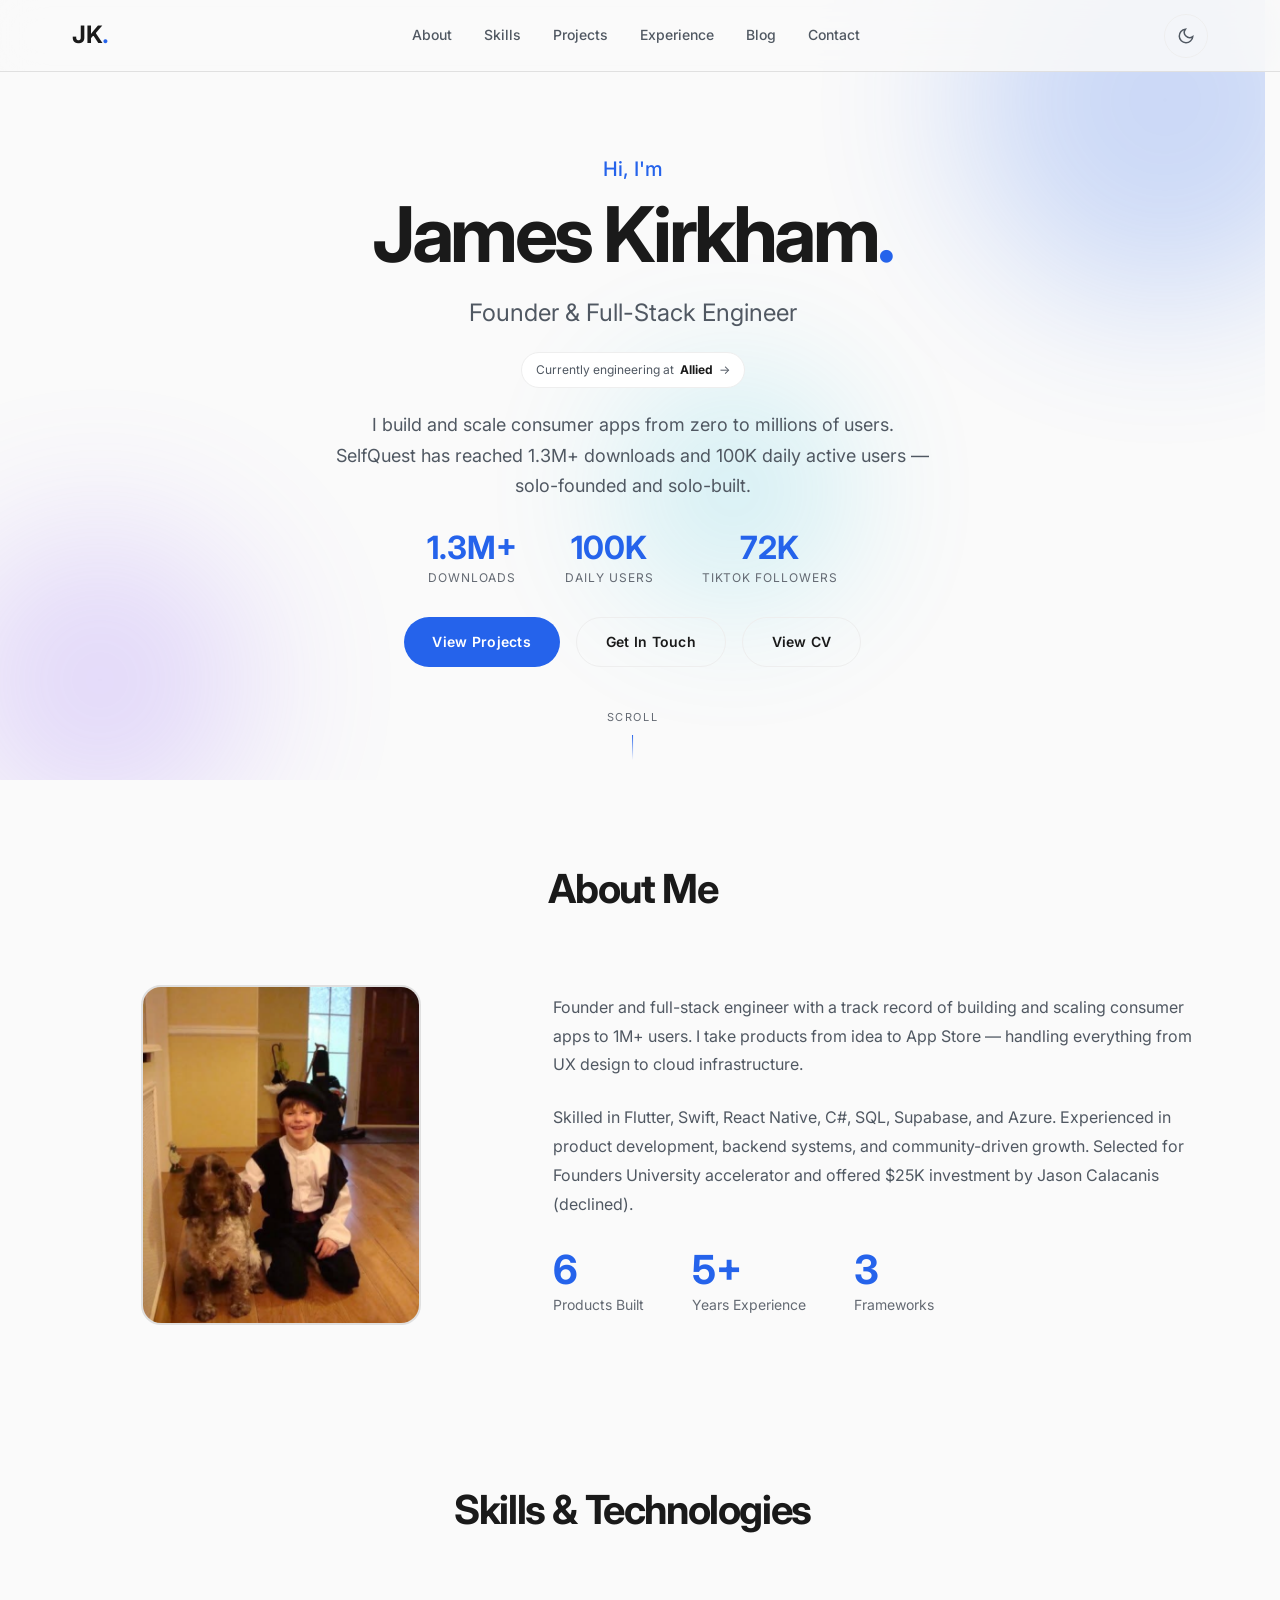
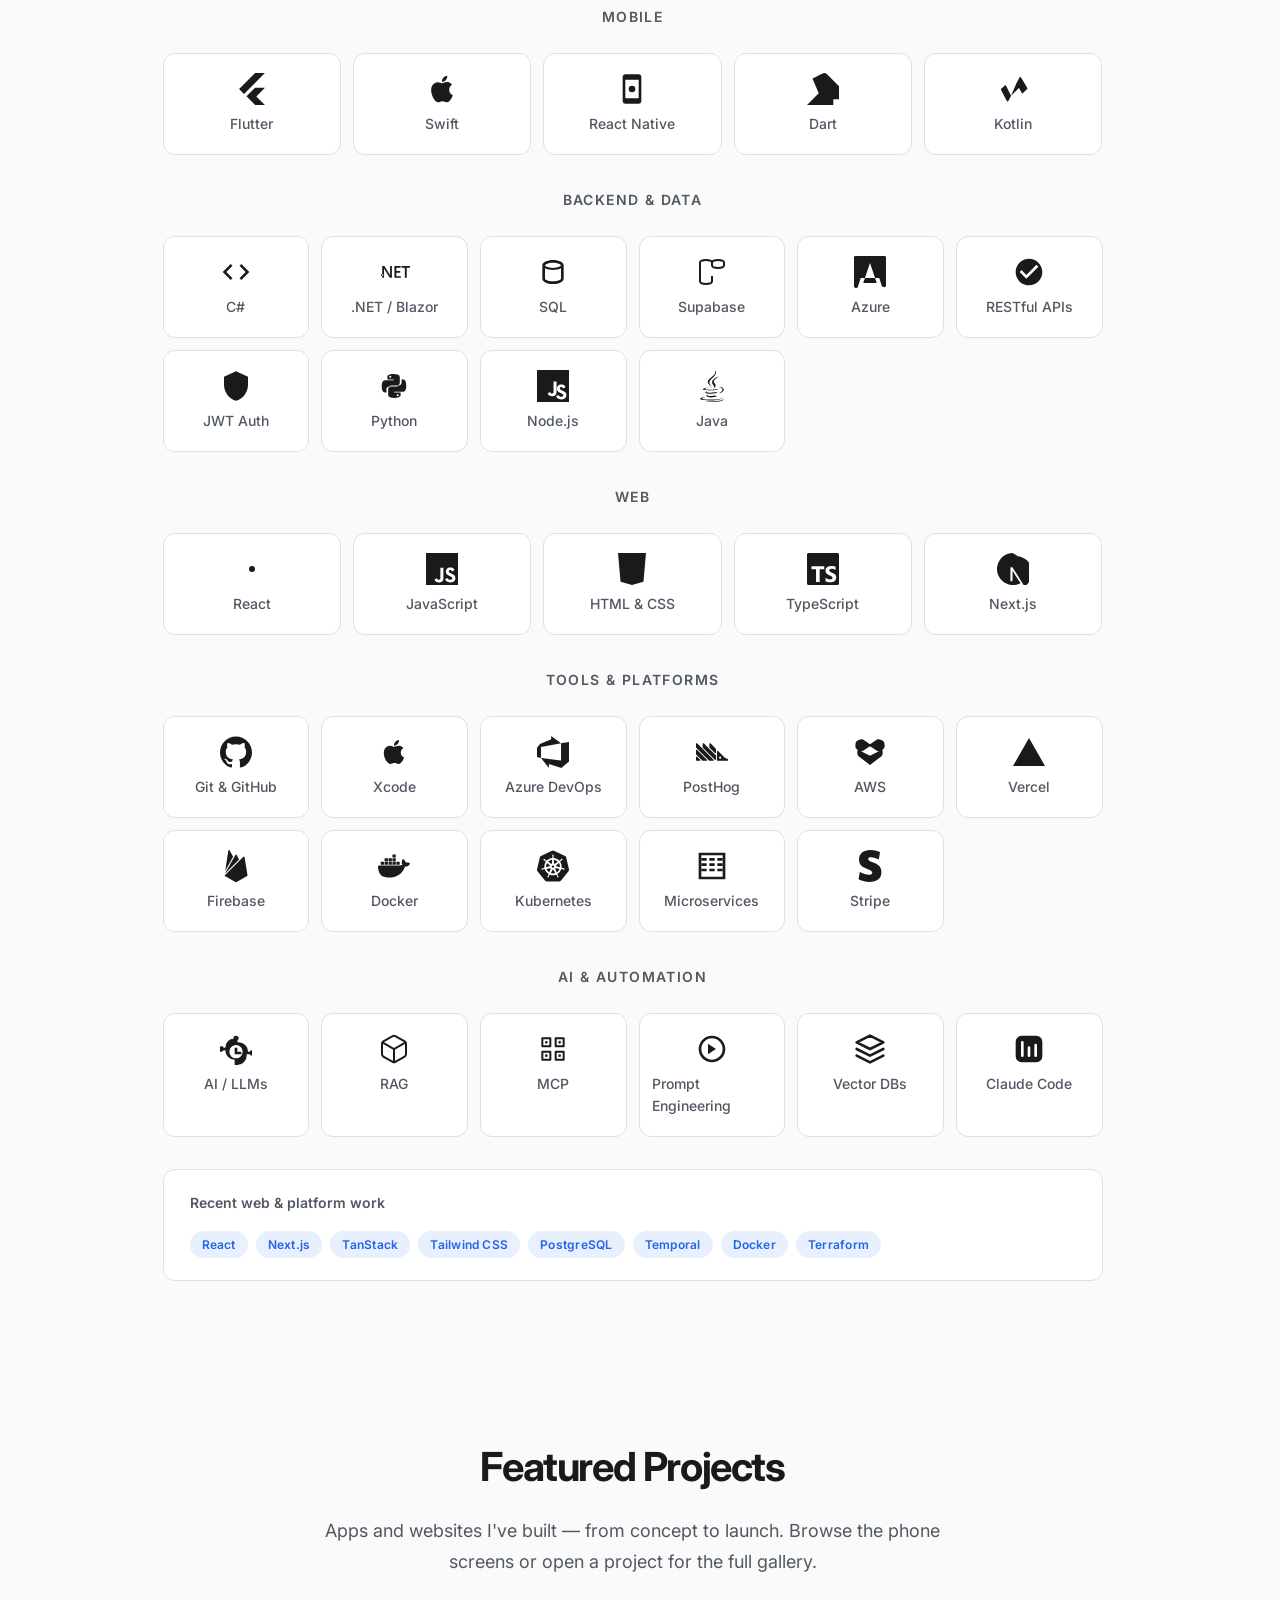
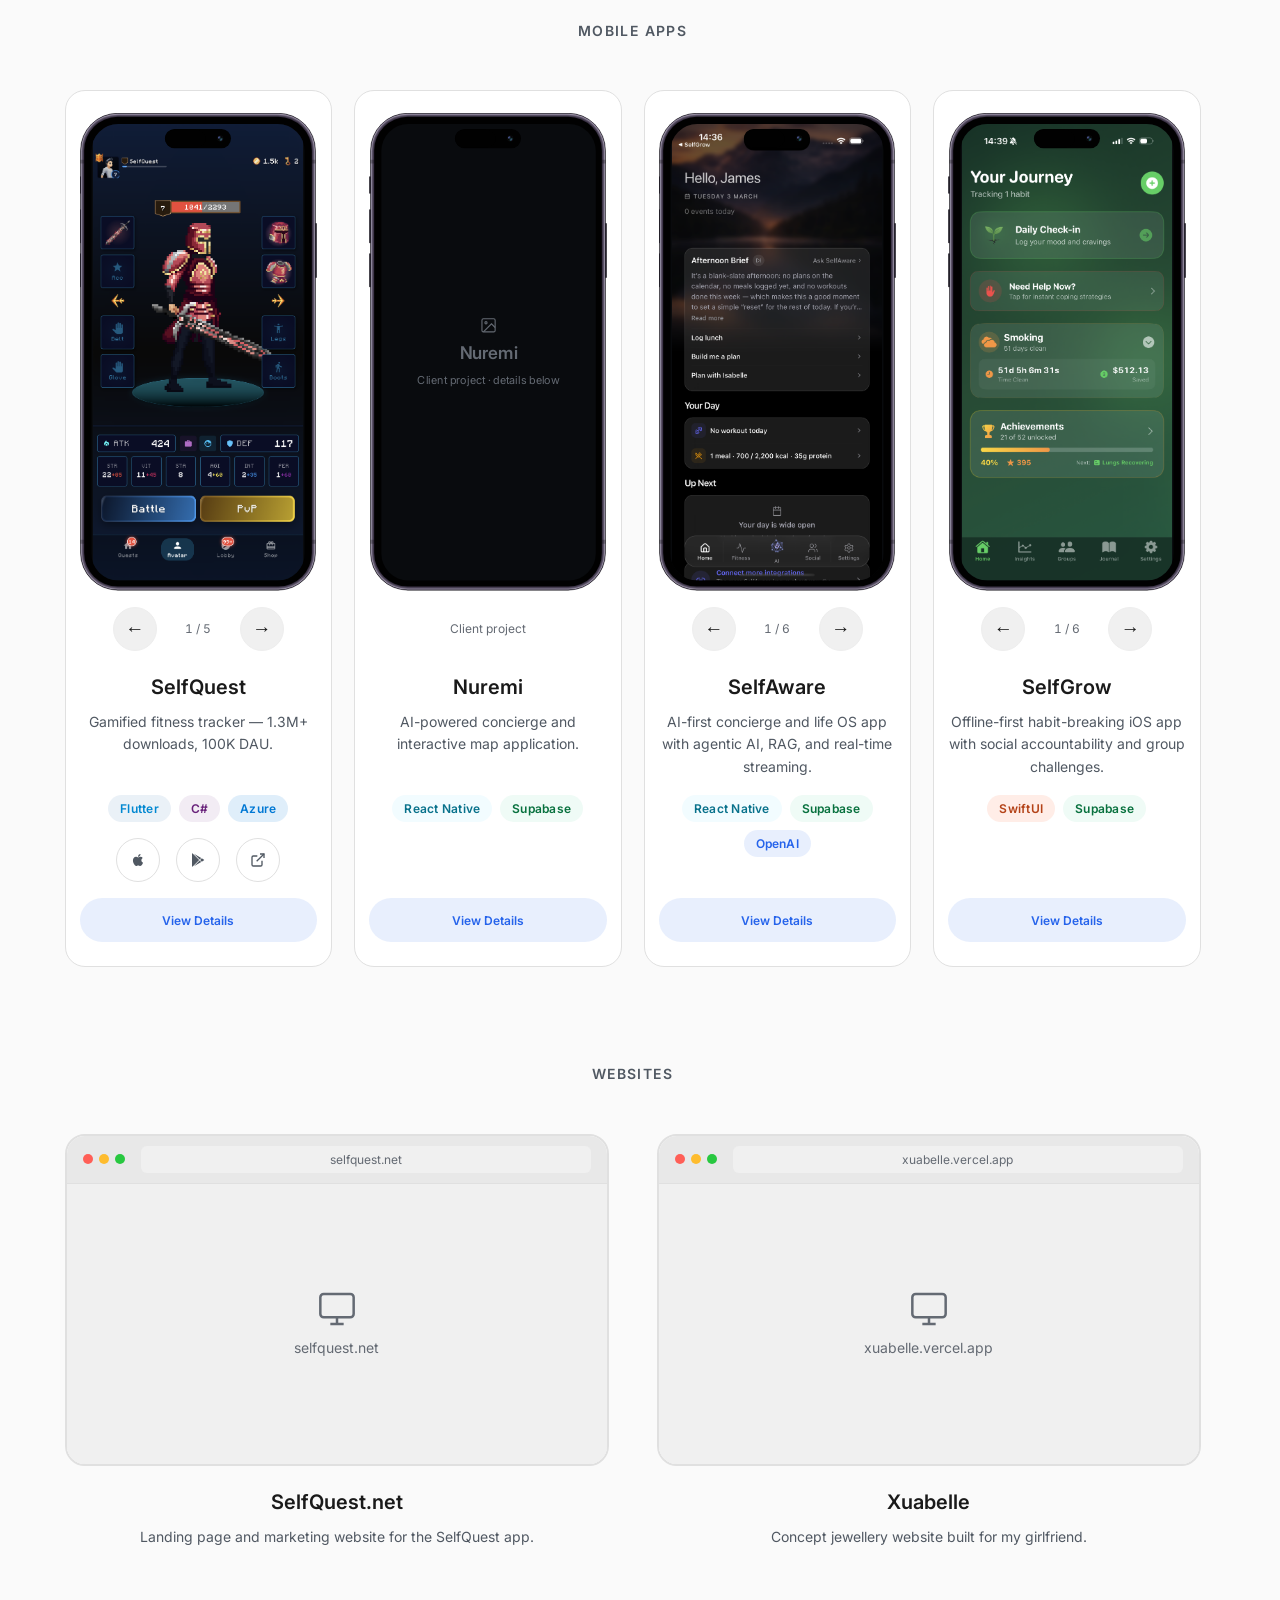
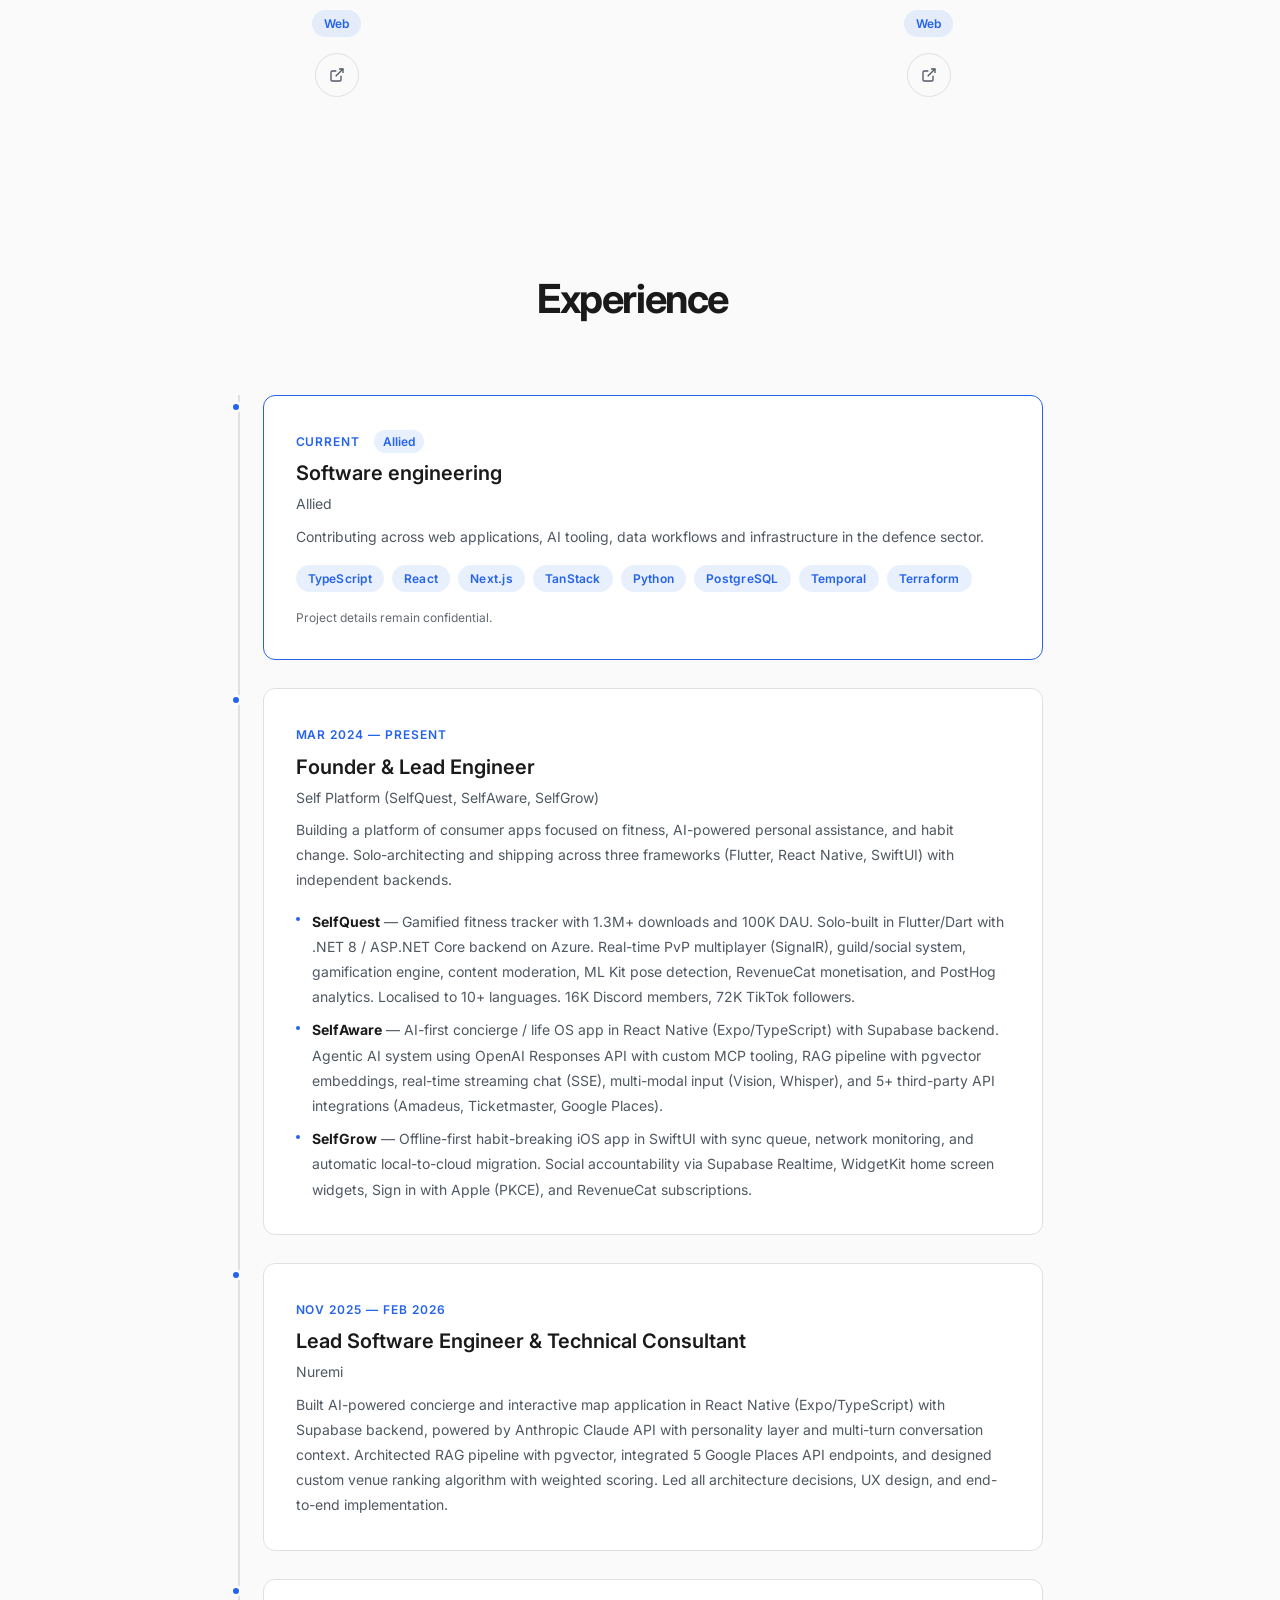
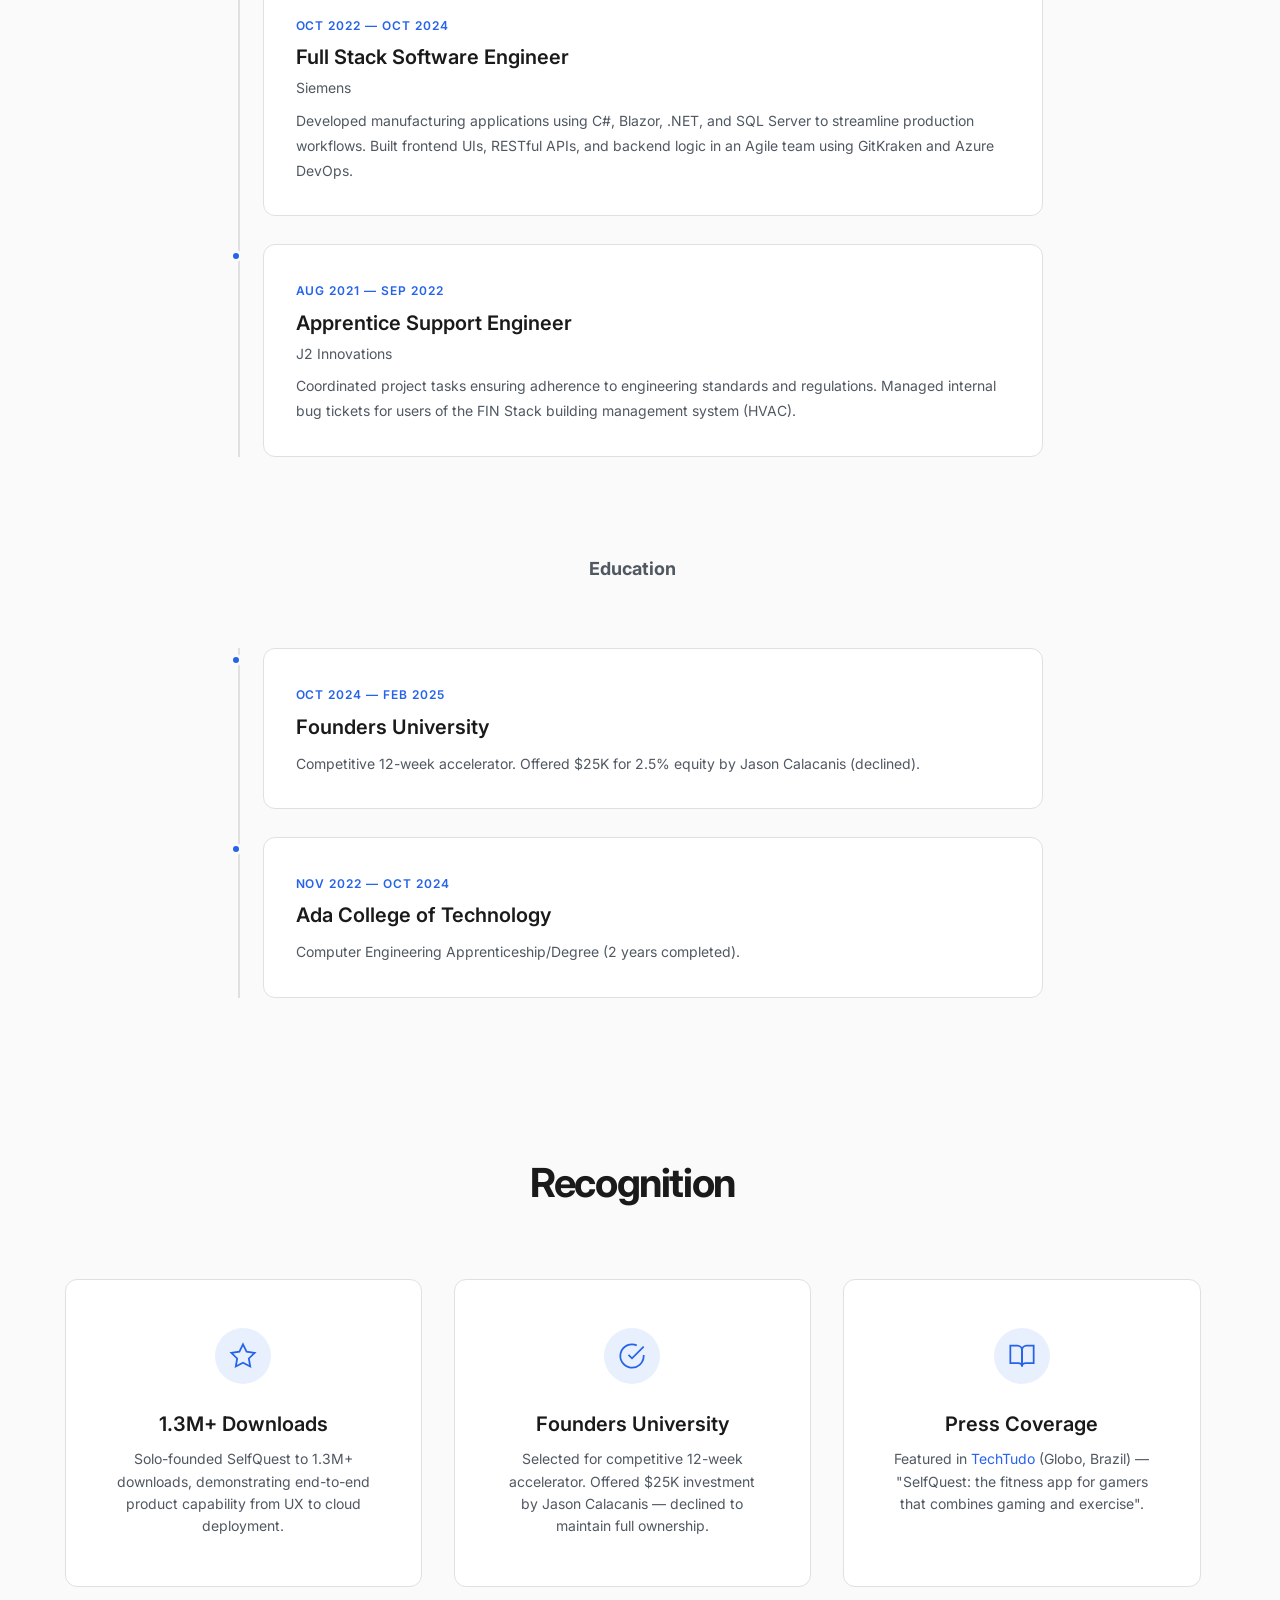
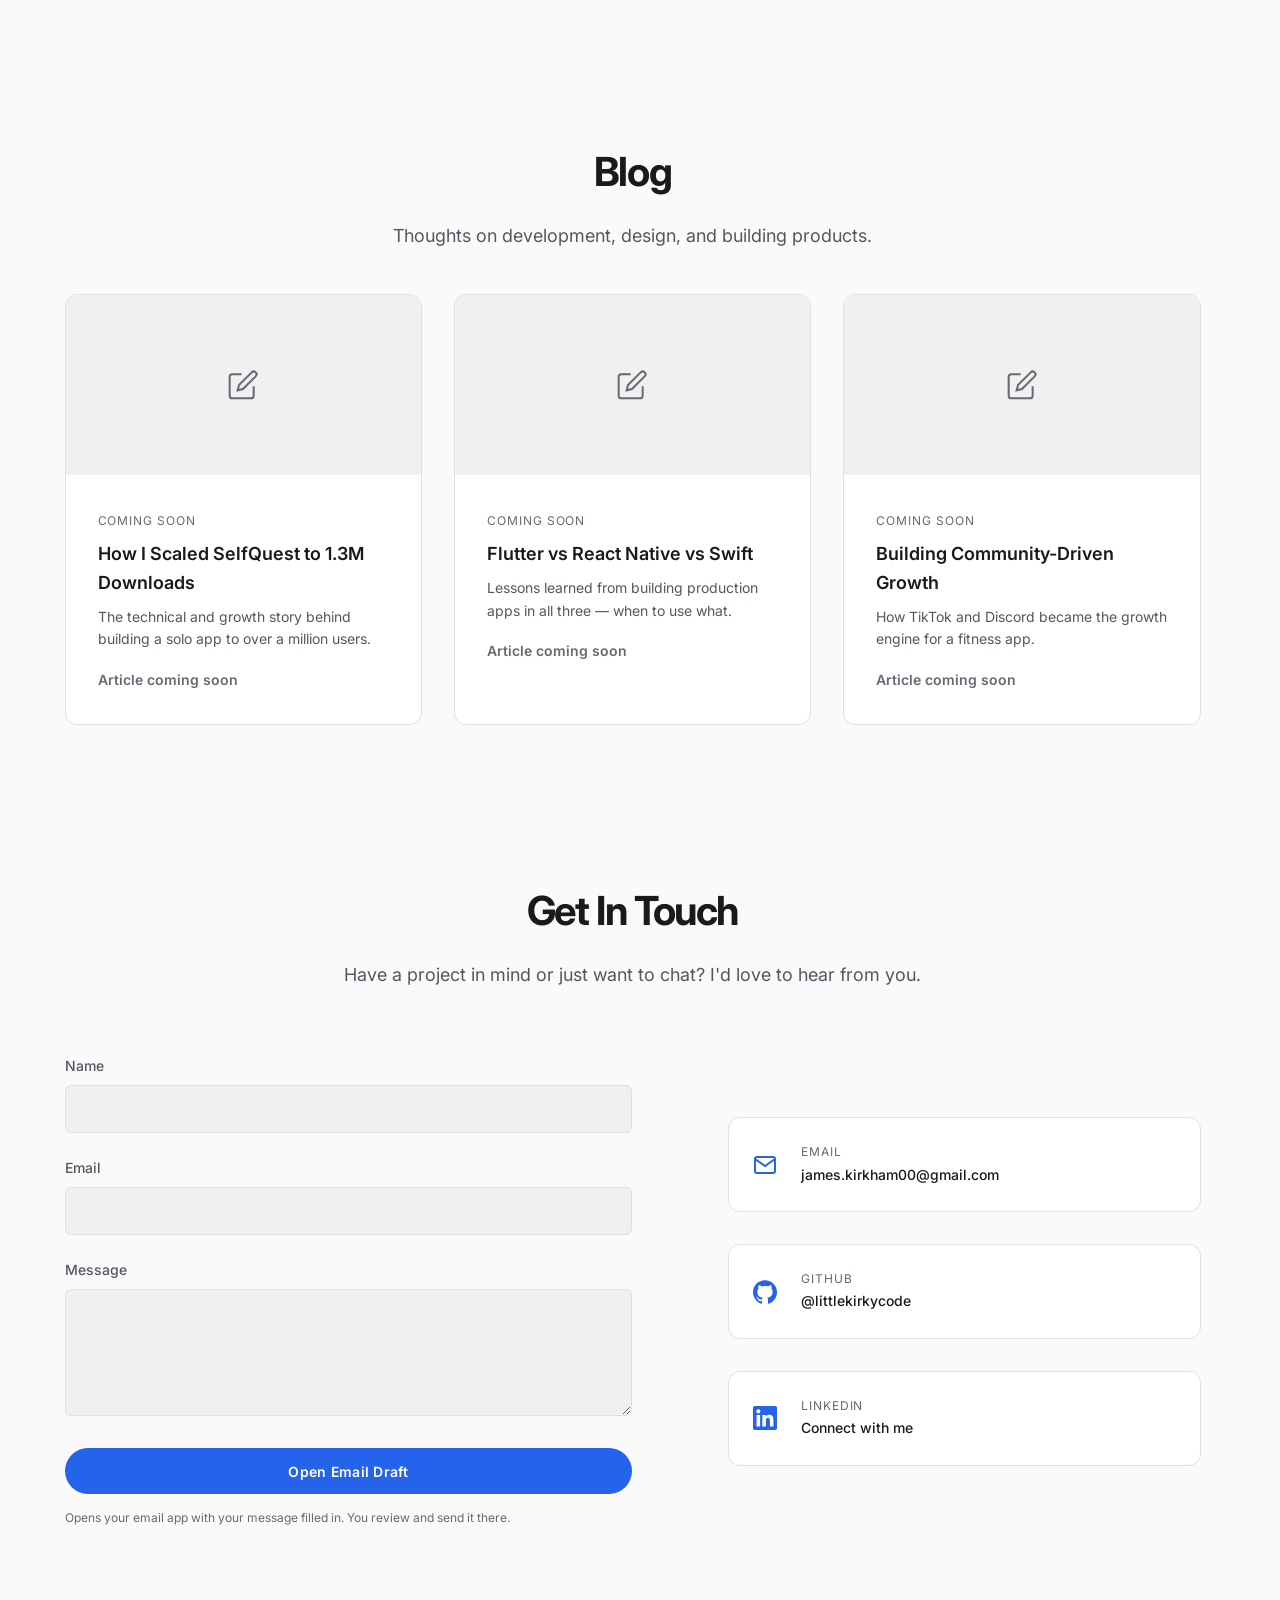
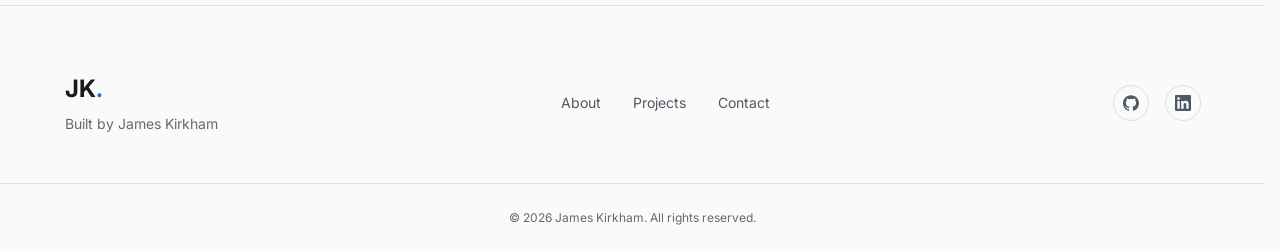
==== commit 2ea22b4f: "Align phone preview controls across all original app cards" ====
--- a/index.html
+++ b/index.html
@@ -9,9 +9,9 @@
     <link rel="preconnect" href="https://fonts.gstatic.com" crossorigin>
     <link href="https://fonts.googleapis.com/css2?family=Inter:wght@300;400;500;600;700&amp;display=swap" rel="stylesheet">
     <link rel="stylesheet" href="css/devices.min.css">
-    <link rel="stylesheet" href="css/styles.css?v=original-ux-2">
-    <link rel="stylesheet" href="css/enhancements.css?v=original-ux-2">
-    <script src="js/theme.js?v=original-ux-2"></script>
+    <link rel="stylesheet" href="css/styles.css?v=original-ux-3">
+    <link rel="stylesheet" href="css/enhancements.css?v=original-ux-3">
+    <script src="js/theme.js?v=original-ux-3"></script>
     <meta name="theme-color" content="#0a0a0a">
     <link rel="canonical" href="https://littlekirkycode.github.io/">
     <meta property="og:title" content="James Kirkham — Founder & Full-Stack Engineer">
@@ -799,6 +799,6 @@
         <div class="viewer__stage" id="viewerStage"><button type="button" class="gallery-button" id="viewerPrevious" aria-label="Previous screenshot">←</button><img id="viewerImage" alt=""><button type="button" class="gallery-button" id="viewerNext" aria-label="Next screenshot">→</button></div>
         <p class="viewer__caption" id="viewerCaption" aria-live="polite"></p>
     </dialog>
-    <script src="js/main.js?v=original-ux-2"></script>
+    <script src="js/main.js?v=original-ux-3"></script>
 </body>
 </html>
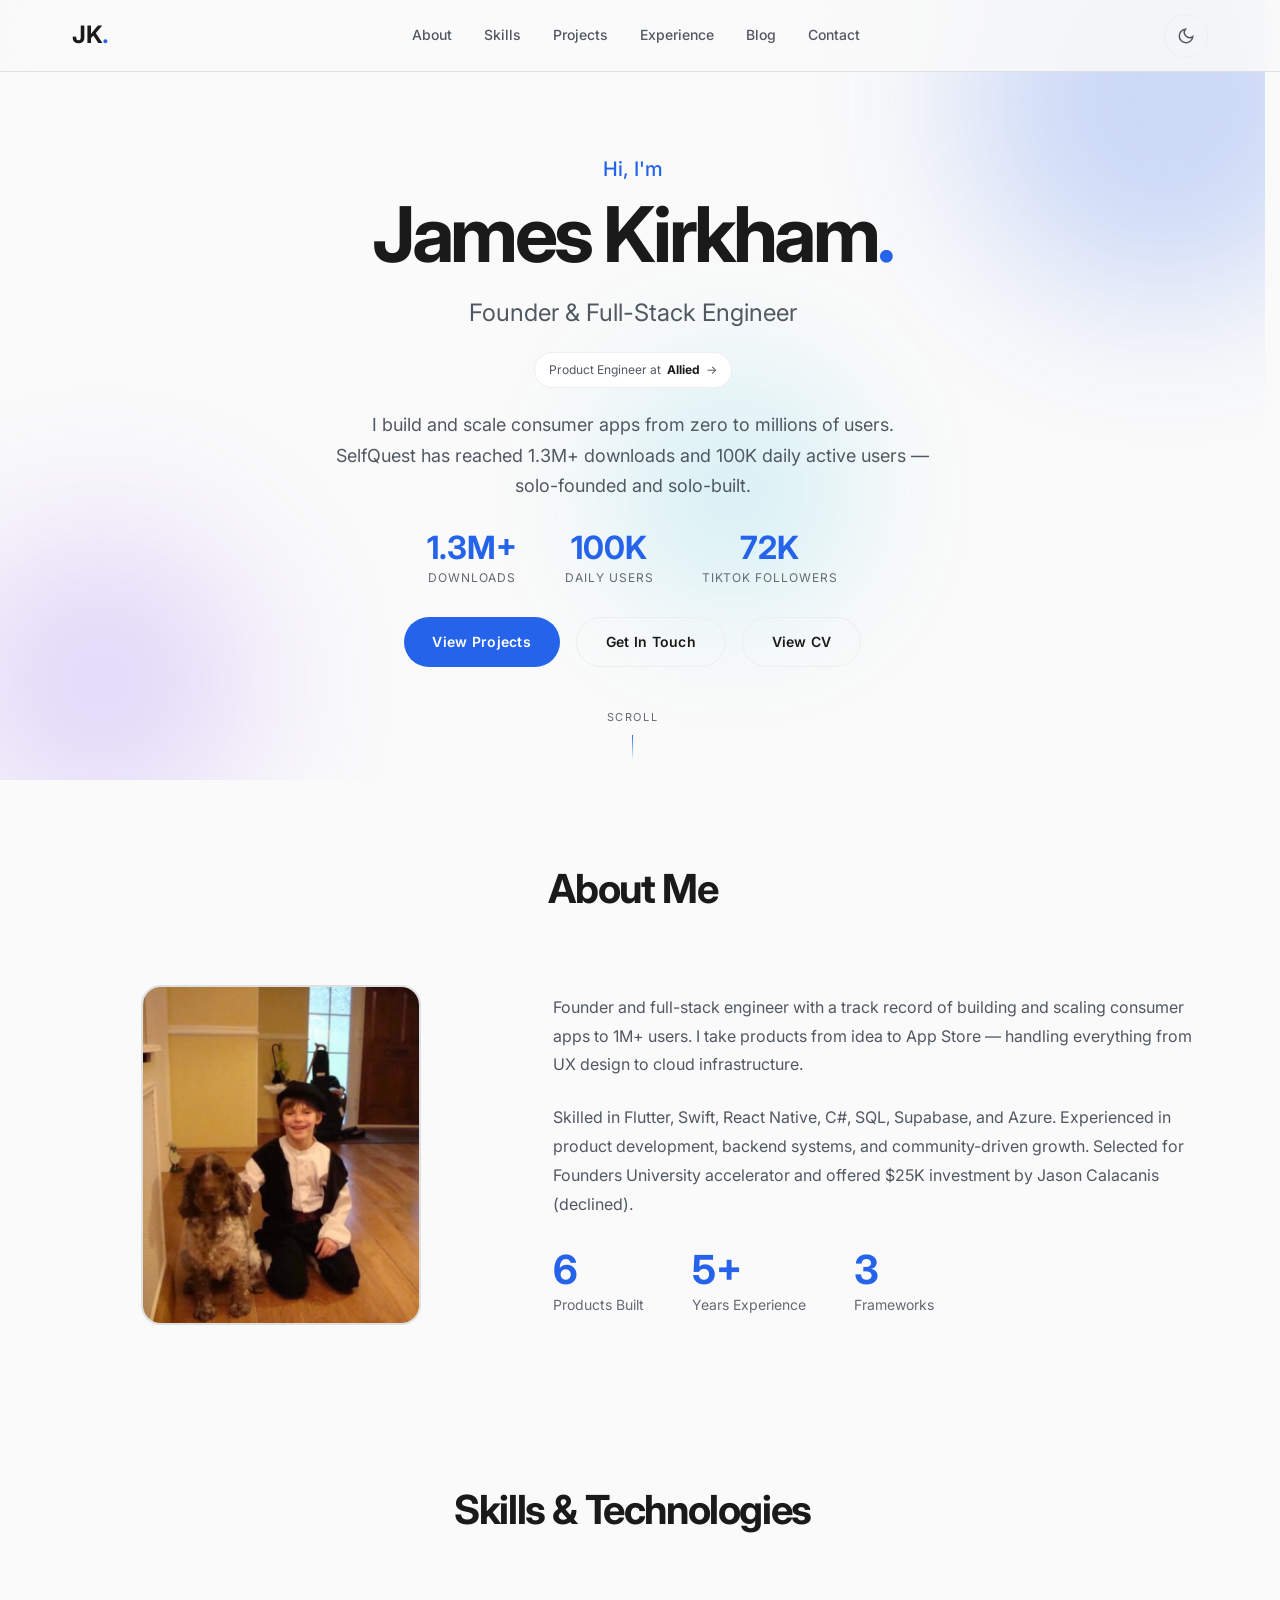
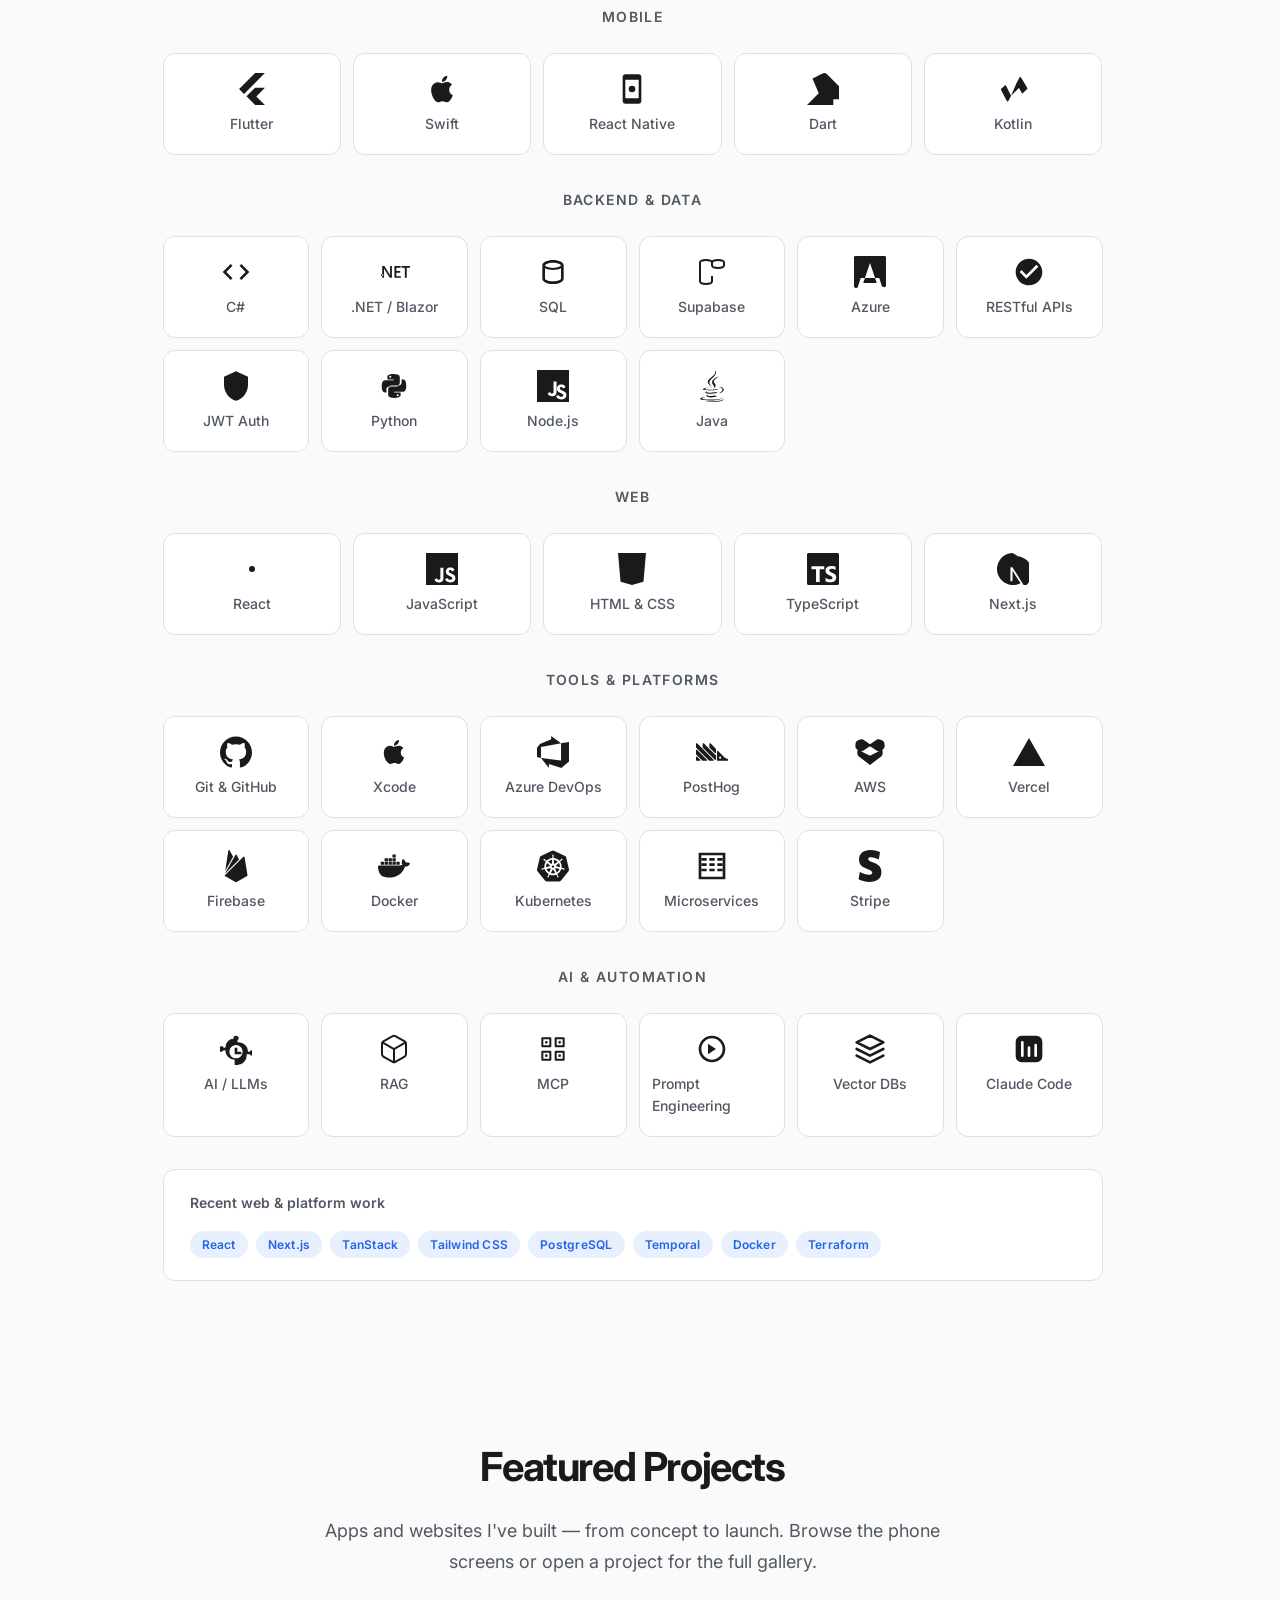
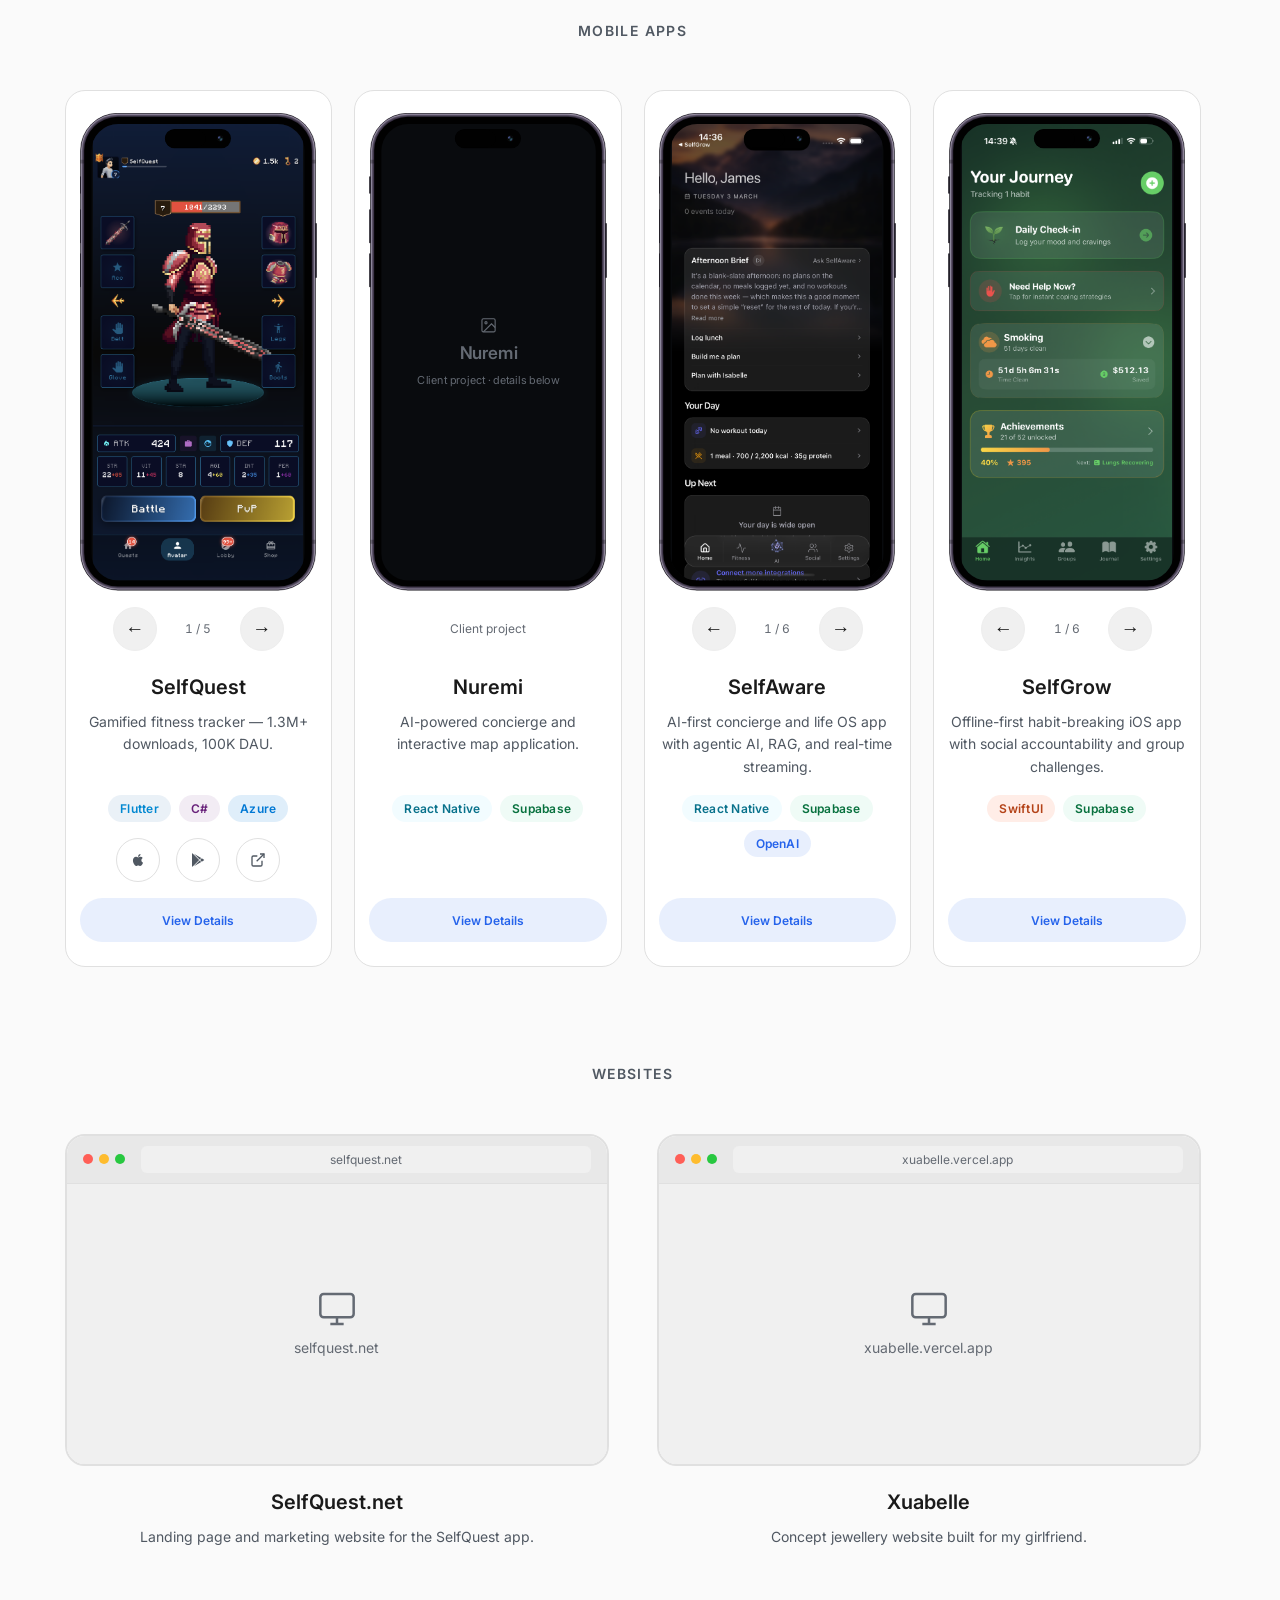
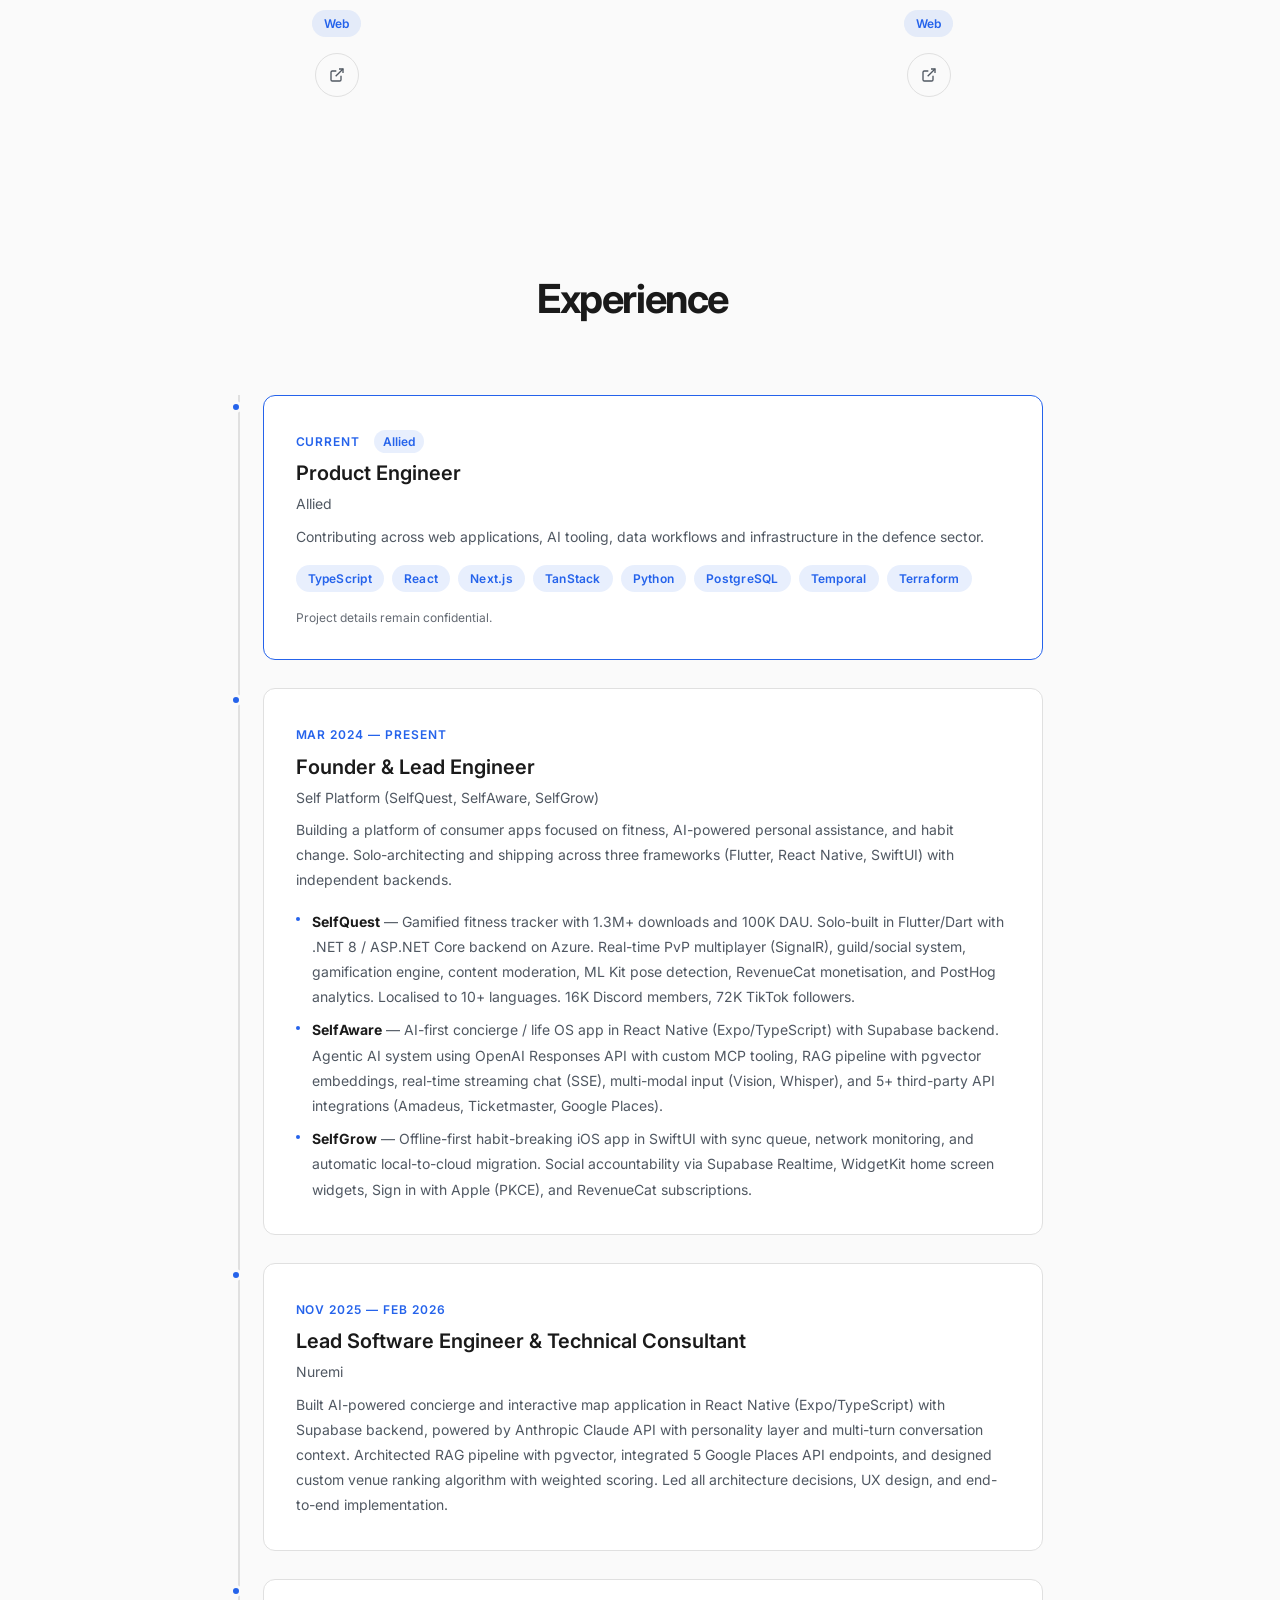
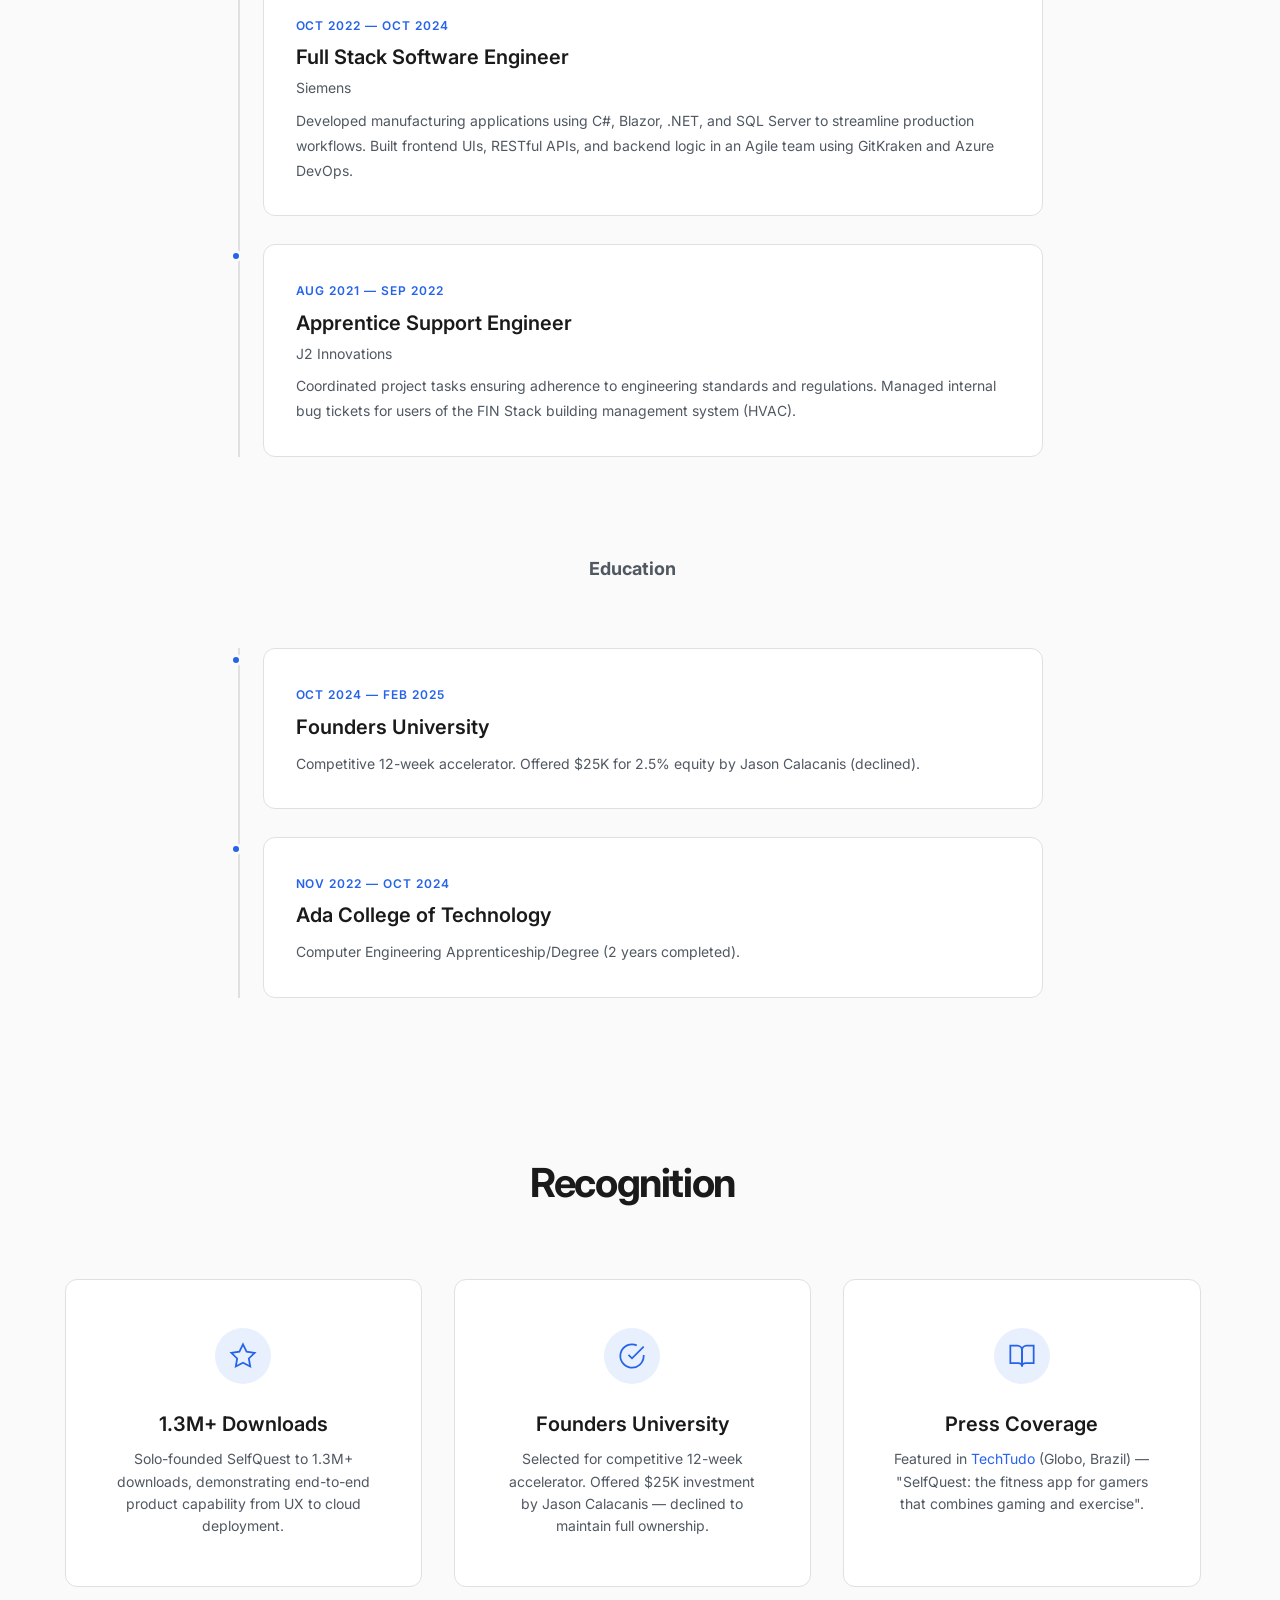
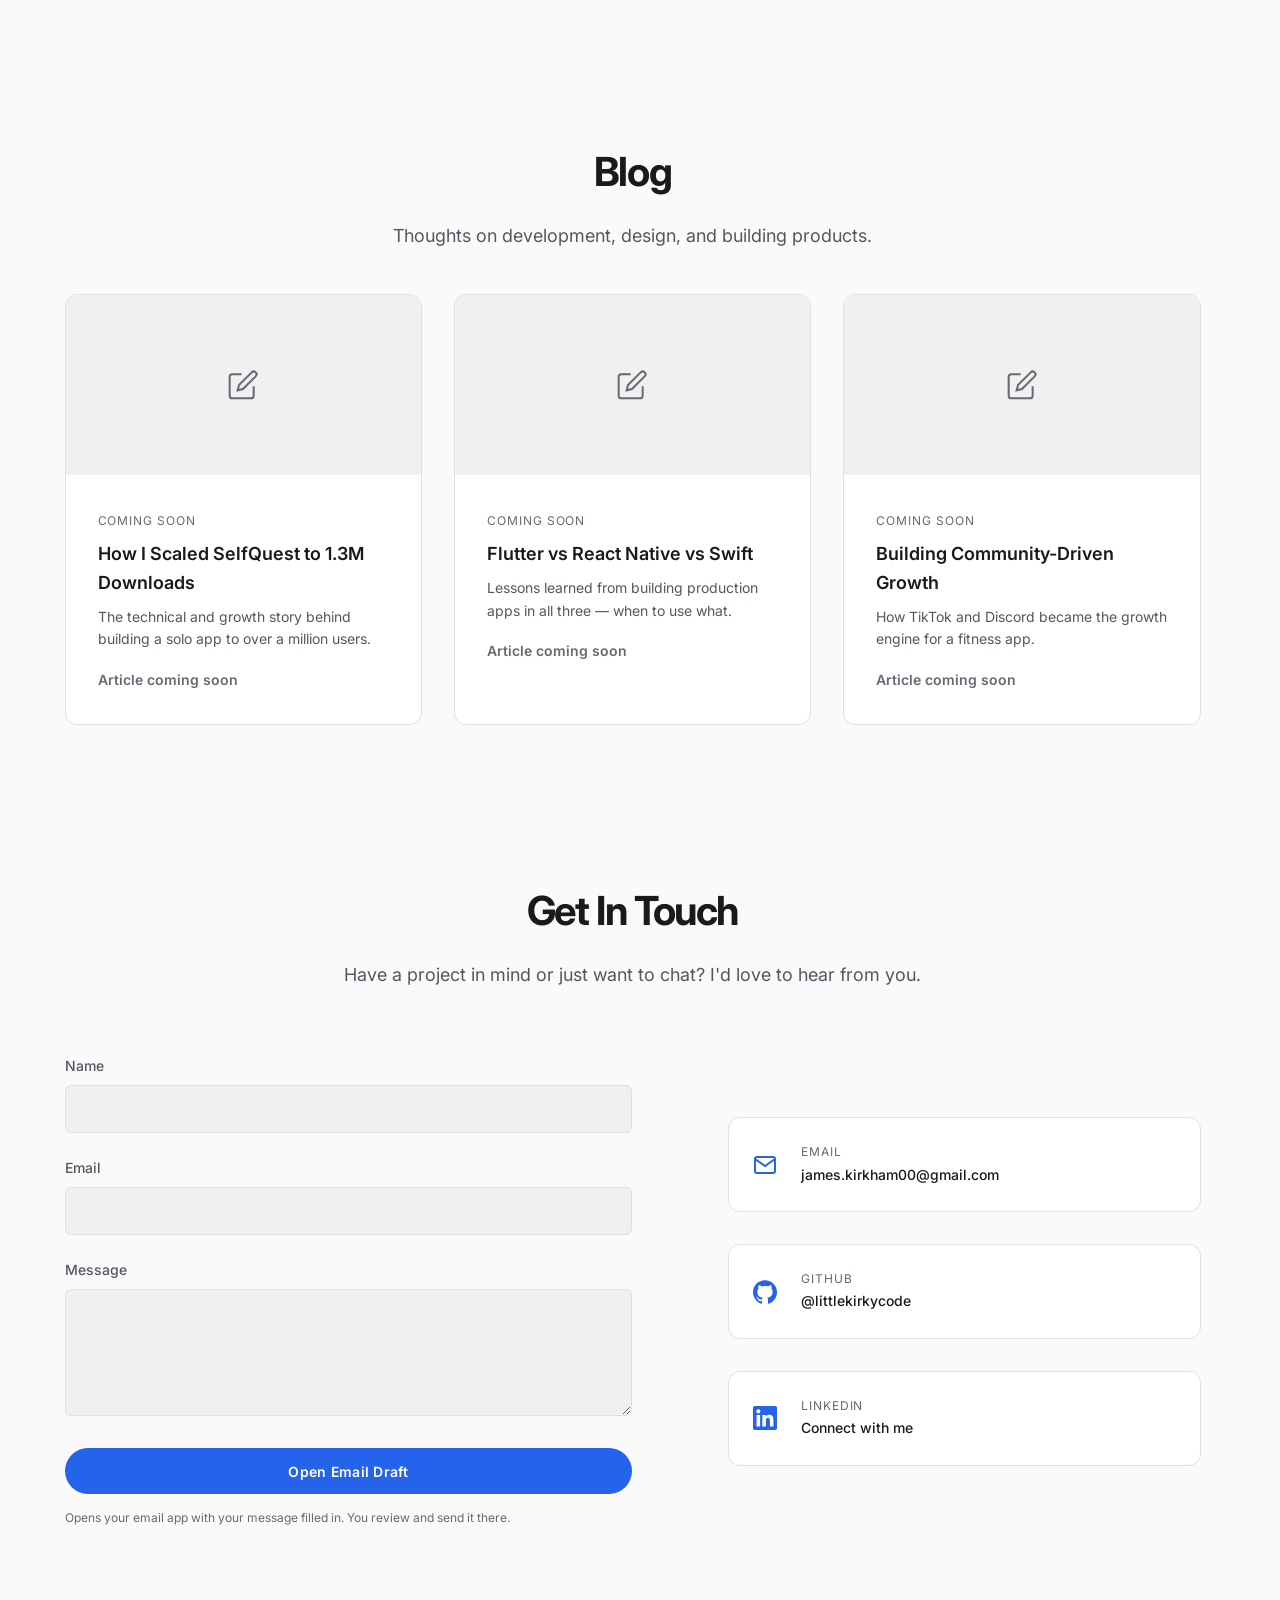
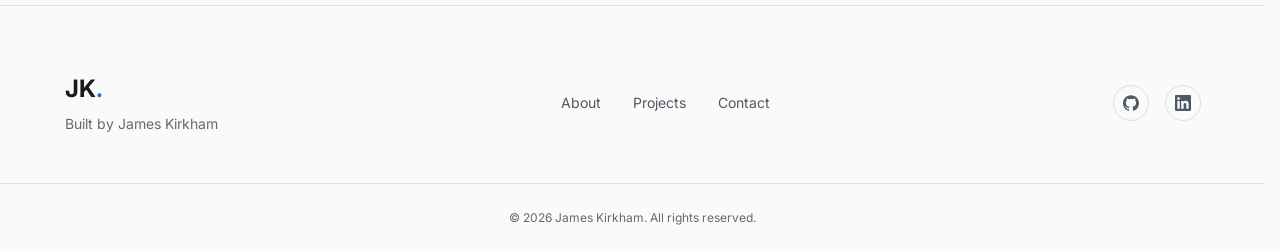
==== commit 1a169712: "Correct Allied role to Product Engineer" ====
--- a/index.html
+++ b/index.html
@@ -73,7 +73,7 @@
             <p class="hero__greeting reveal">Hi, I'm</p>
             <h1 class="hero__name reveal">James Kirkham<span class="accent">.</span></h1>
             <p class="hero__title reveal">Founder & Full-Stack Engineer</p>
-            <a class="hero__current" href="#experience">Currently engineering at <strong>Allied</strong><span aria-hidden="true"> →</span></a>
+            <a class="hero__current" href="#experience">Product Engineer at <strong>Allied</strong><span aria-hidden="true"> →</span></a>
             <p class="hero__tagline reveal">I build and scale consumer apps from zero to millions of users. SelfQuest has reached 1.3M+ downloads and 100K daily active users — solo-founded and solo-built.</p>
             <div class="hero__stats reveal">
                 <div class="hero__stat">
@@ -564,7 +564,7 @@
                     <div class="timeline__dot"></div>
                     <div class="timeline__content">
                         <span class="timeline__date">Current <span class="current-badge">Allied</span></span>
-                        <h4 class="timeline__title">Software engineering</h4>
+                        <h4 class="timeline__title">Product Engineer</h4>
                         <p class="timeline__company">Allied</p>
                         <p class="timeline__desc">Contributing across web applications, AI tooling, data workflows and infrastructure in the defence sector.</p>
                         <div class="experience__technologies" aria-label="Selected technologies from recent Allied contributions">
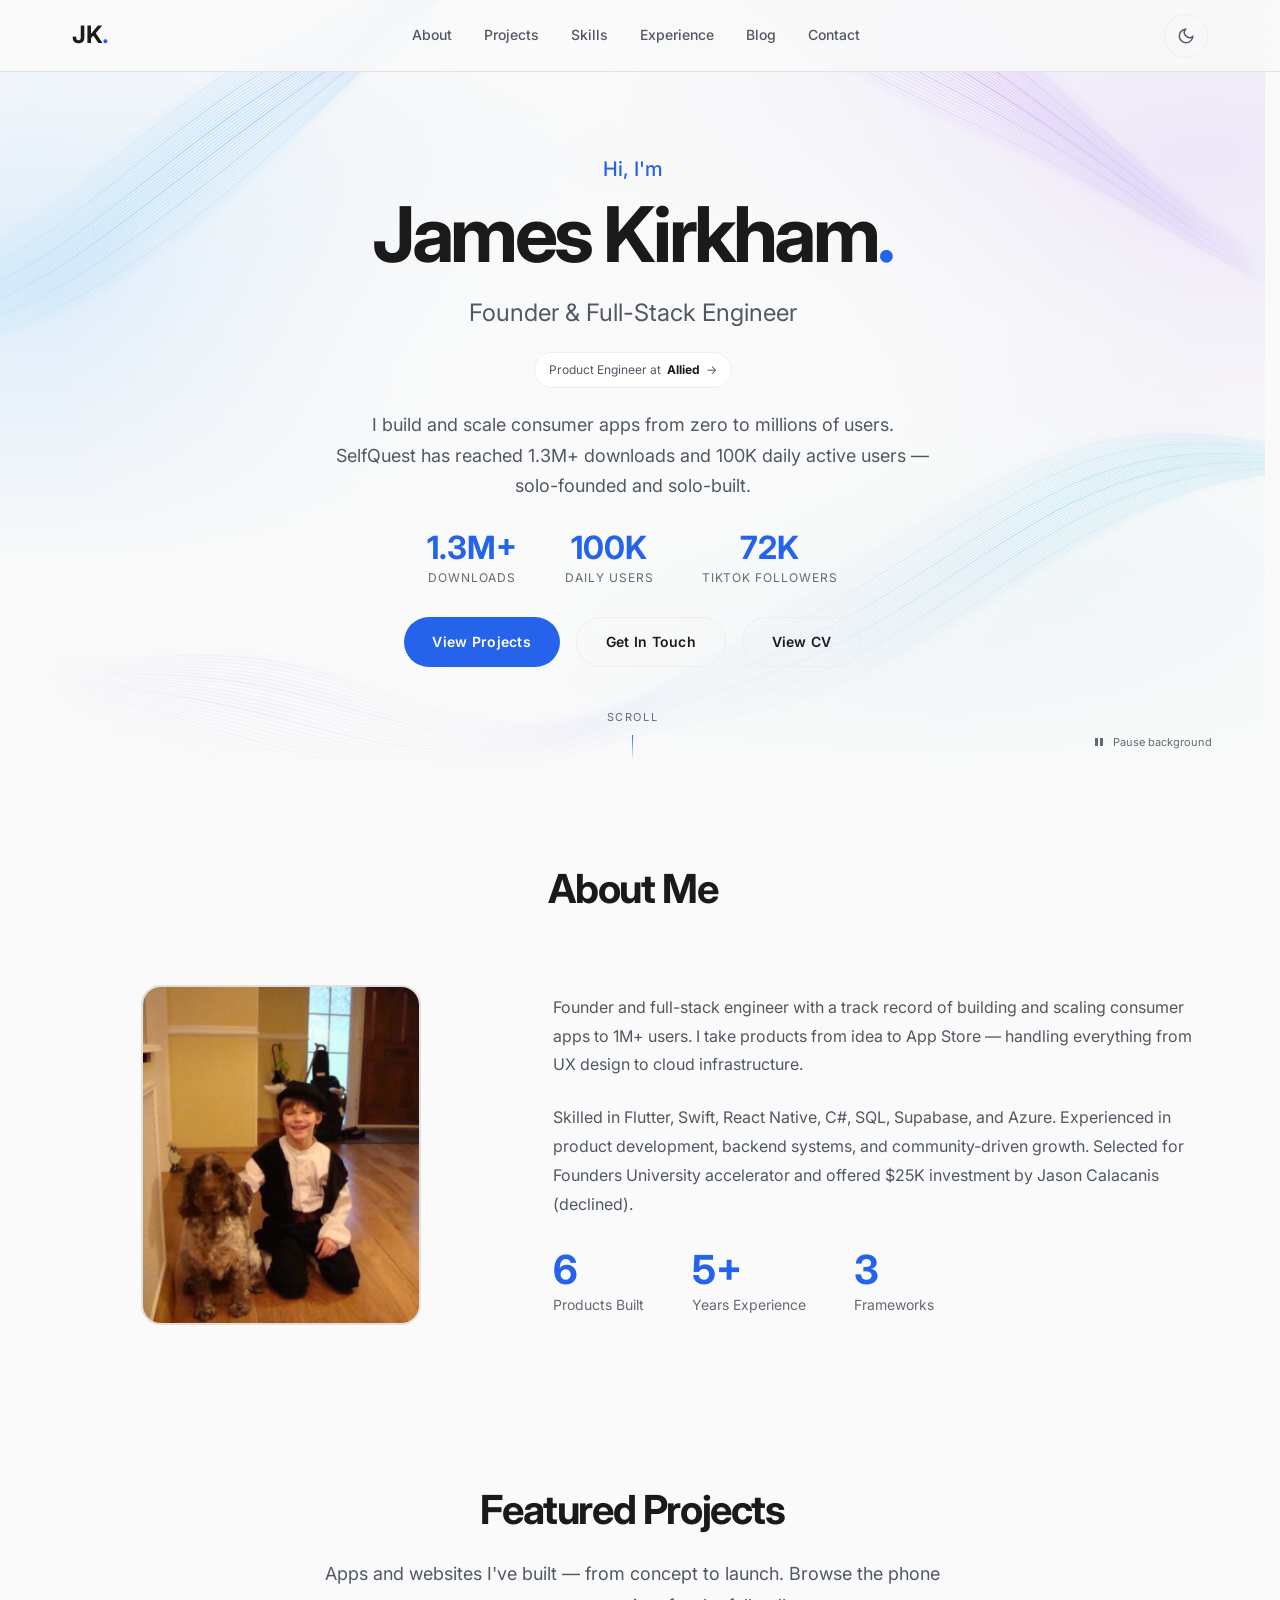
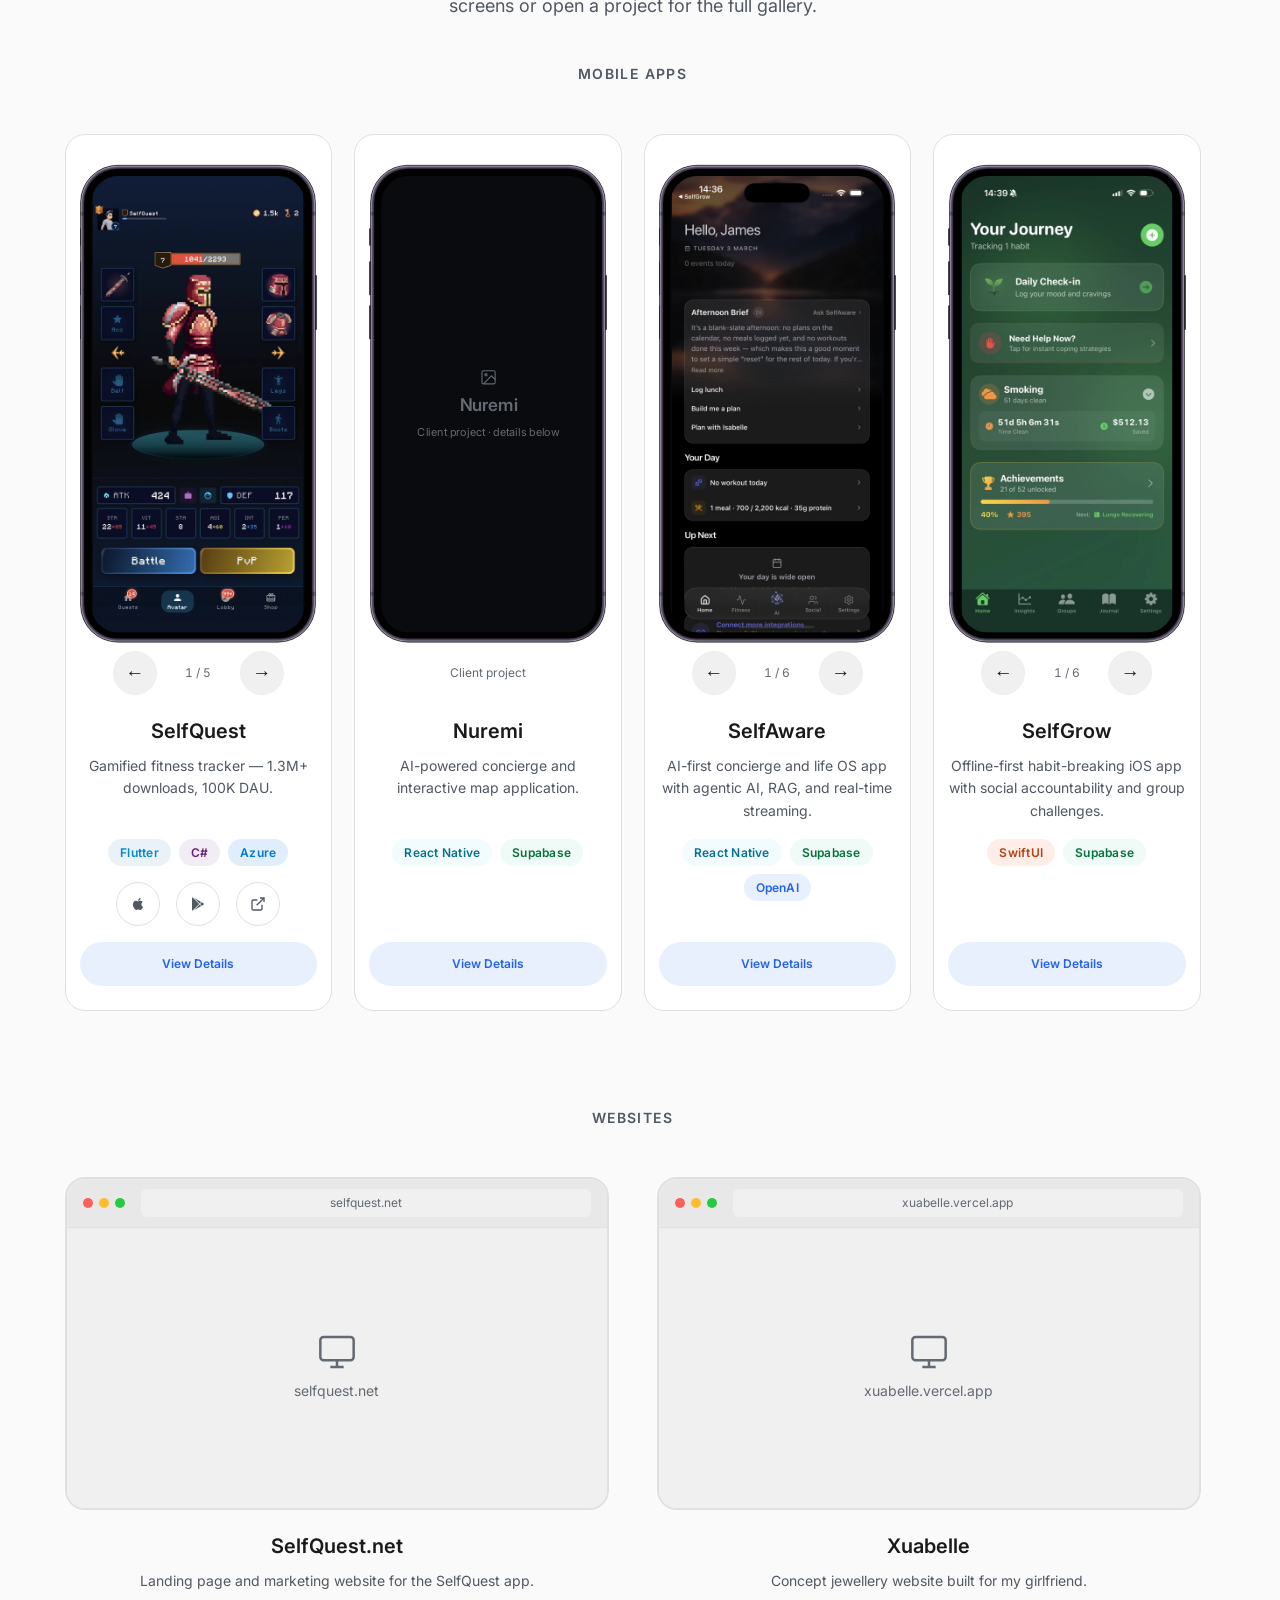
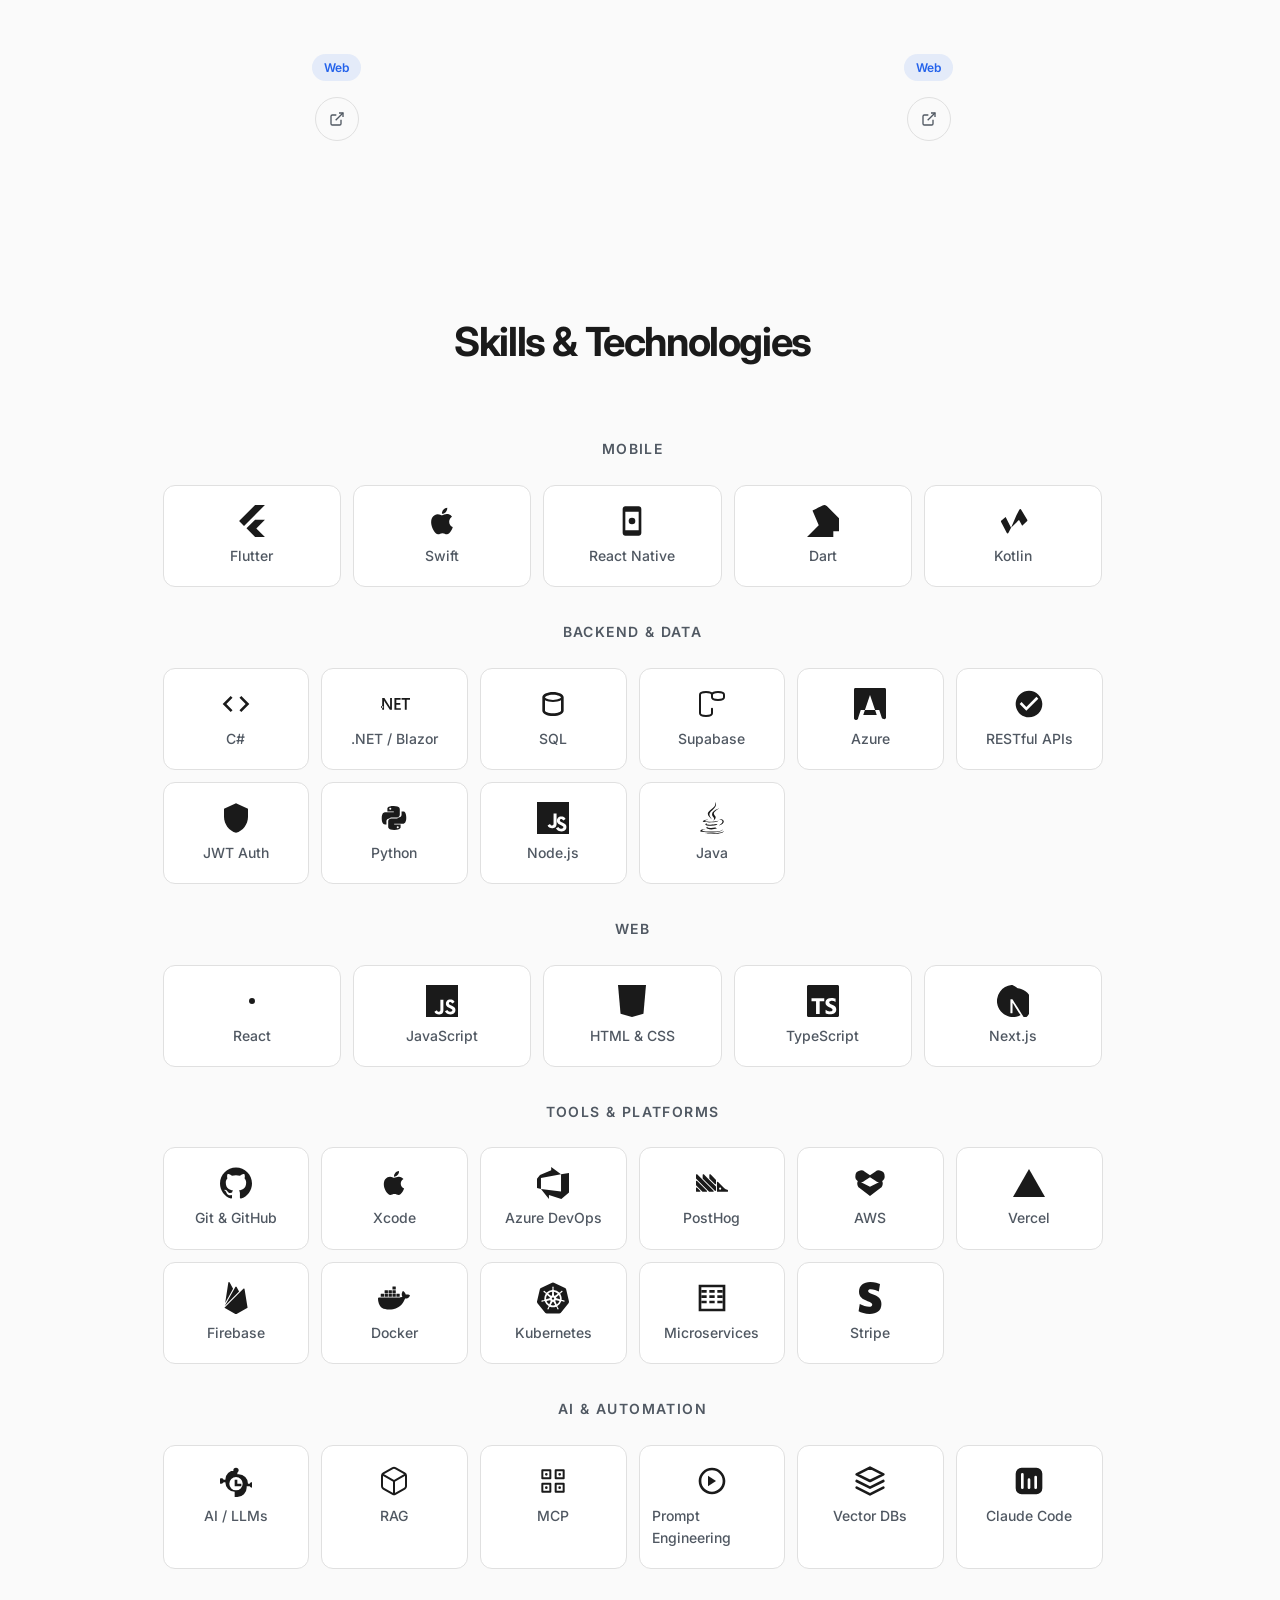
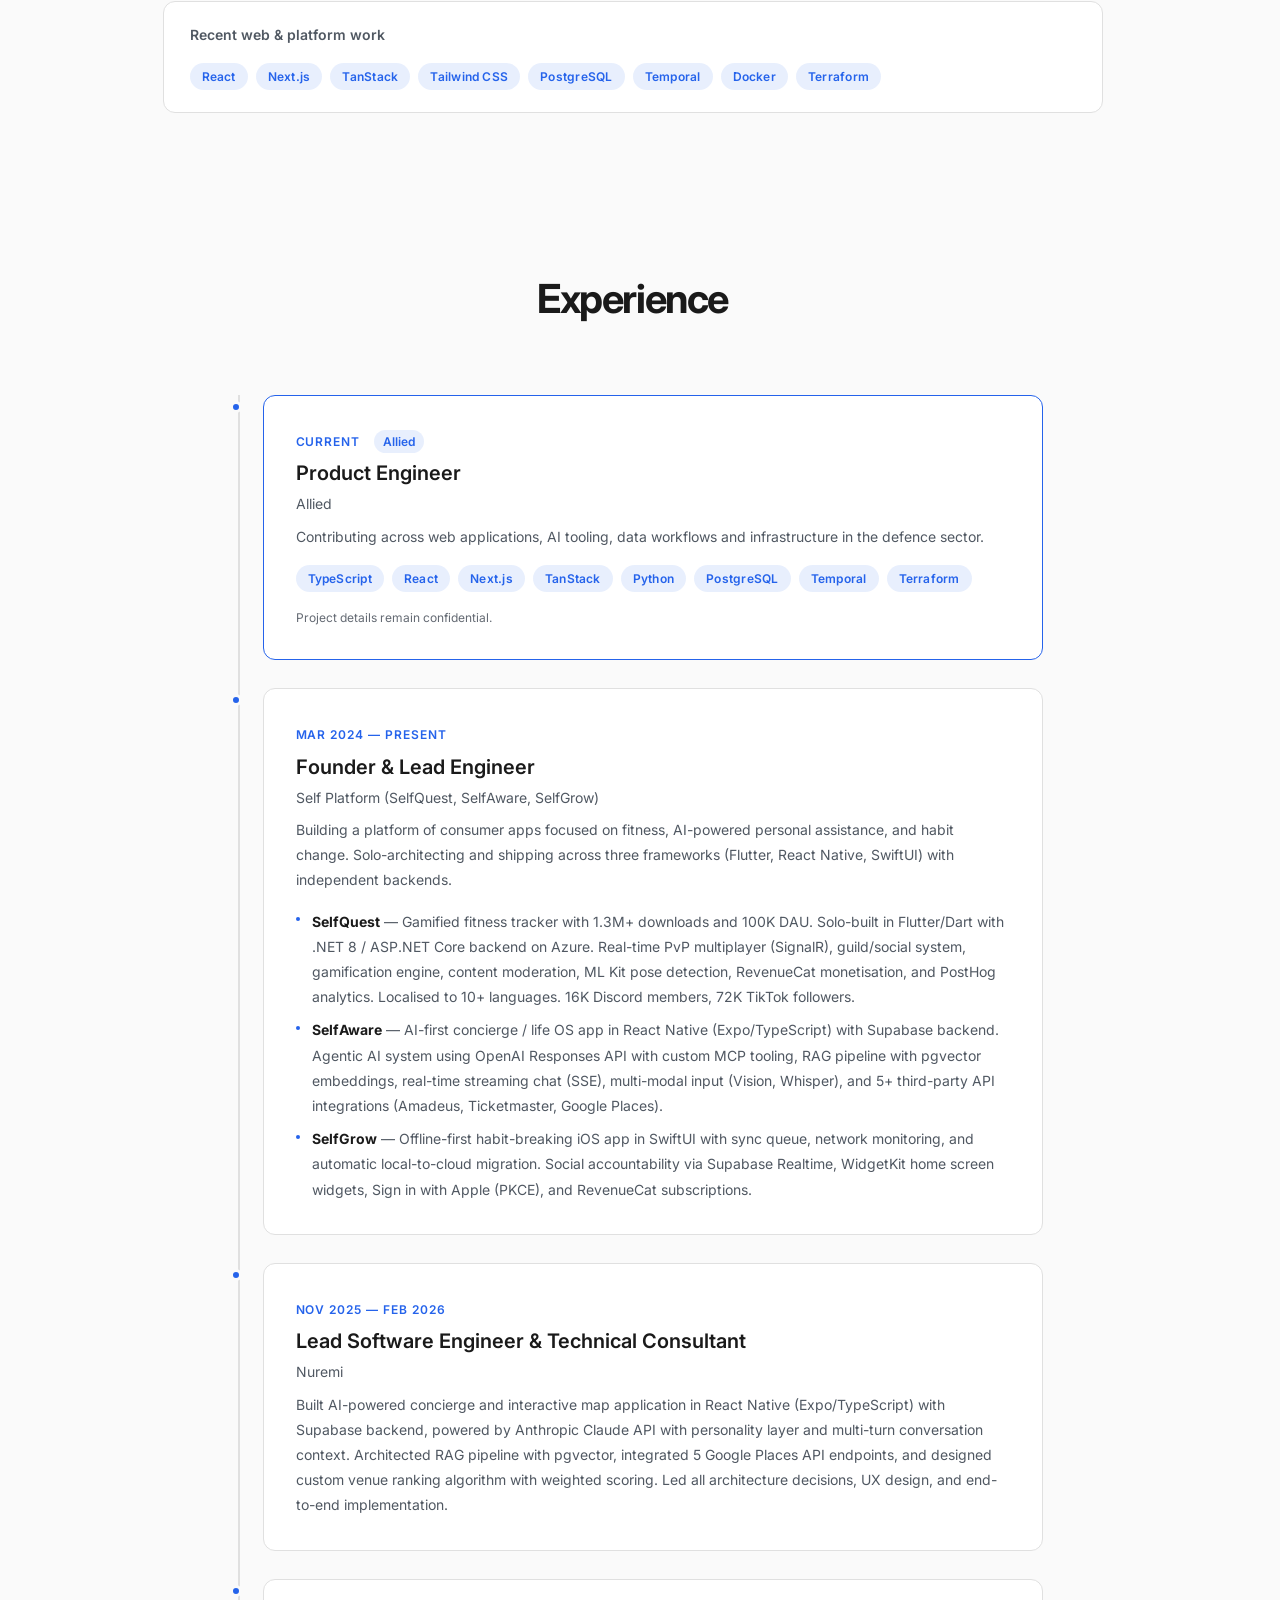
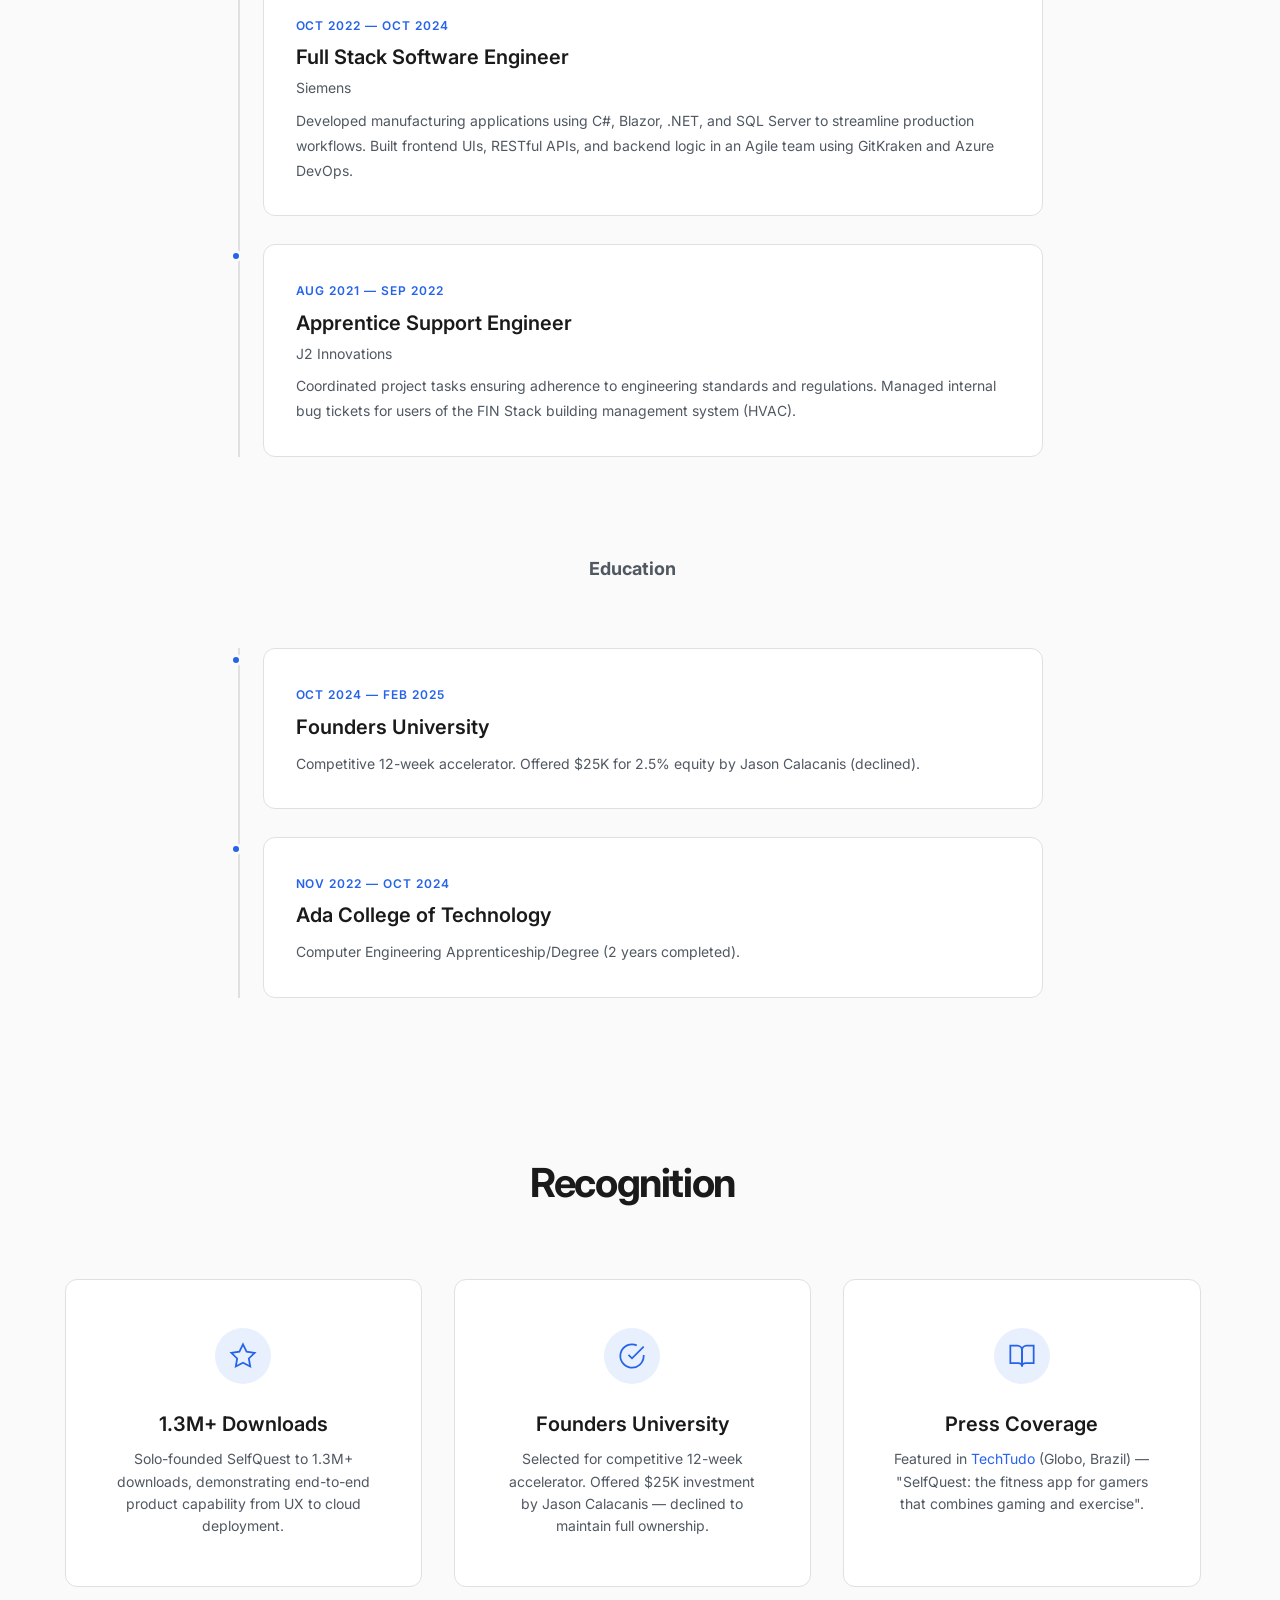
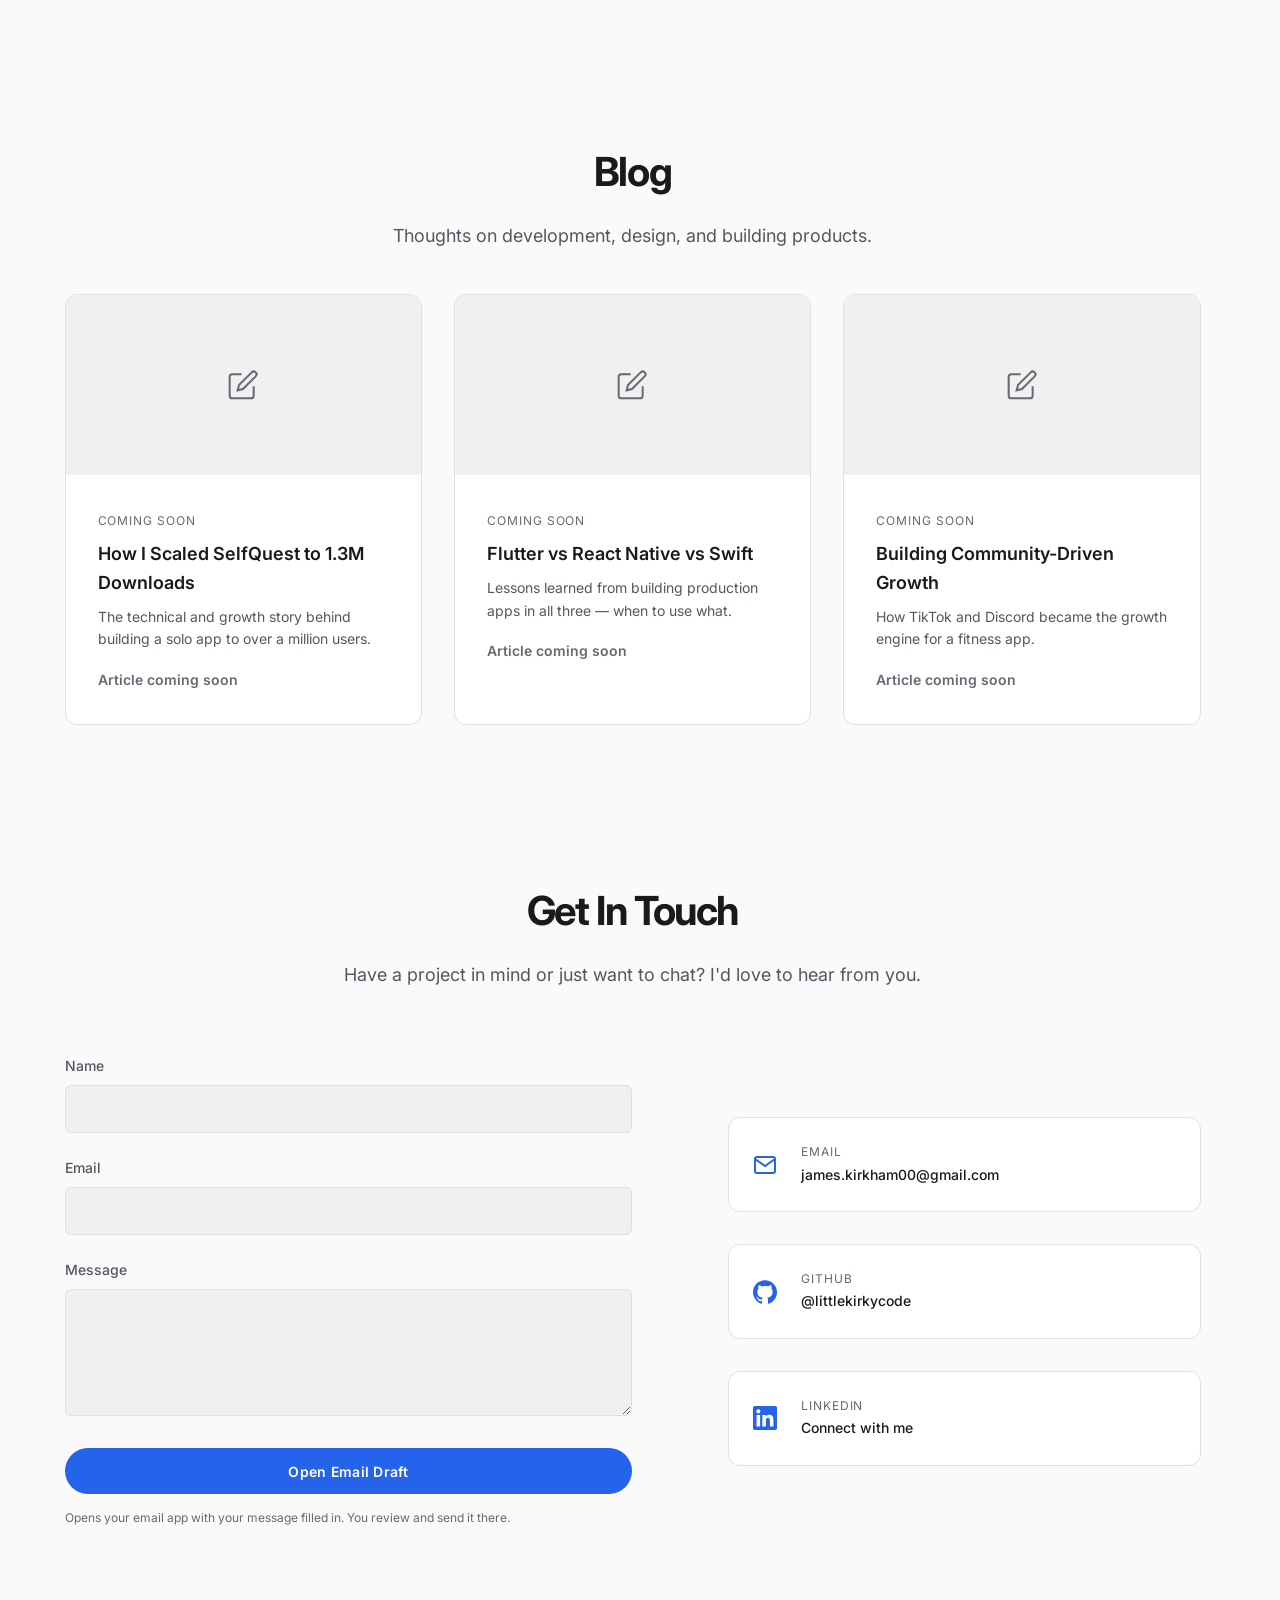
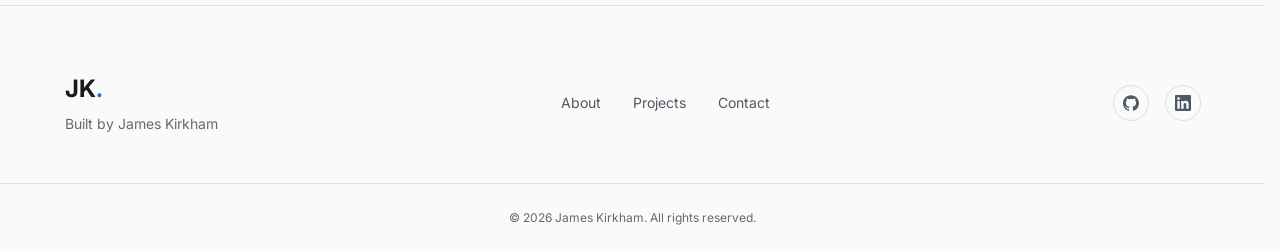
==== commit 2366fa30: "Polish original portfolio with flowing light and smoother phone galleries" ====
--- a/index.html
+++ b/index.html
@@ -9,9 +9,11 @@
     <link rel="preconnect" href="https://fonts.gstatic.com" crossorigin>
     <link href="https://fonts.googleapis.com/css2?family=Inter:wght@300;400;500;600;700&amp;display=swap" rel="stylesheet">
     <link rel="stylesheet" href="css/devices.min.css">
-    <link rel="stylesheet" href="css/styles.css?v=original-ux-3">
-    <link rel="stylesheet" href="css/enhancements.css?v=original-ux-3">
-    <script src="js/theme.js?v=original-ux-3"></script>
+    <link rel="stylesheet" href="css/styles.css?v=motion-1">
+    <link rel="stylesheet" href="css/enhancements.css?v=motion-1">
+    <link rel="stylesheet" href="css/motion.css?v=motion-1">
+    <script src="js/theme.js?v=motion-1"></script>
+    <script type="module" src="js/hero-field.js?v=motion-1"></script>
     <meta name="theme-color" content="#0a0a0a">
     <link rel="canonical" href="https://littlekirkycode.github.io/">
     <meta property="og:title" content="James Kirkham — Founder & Full-Stack Engineer">
@@ -28,8 +30,8 @@
             <a href="#hero" class="nav__logo">JK<span class="accent">.</span></a>
             <ul class="nav__links" id="navLinks">
                 <li><a href="#about" class="nav__link">About</a></li>
+                <li><a href="#projects" class="nav__link">Projects</a></li>
                 <li><a href="#skills" class="nav__link">Skills</a></li>
-                <li><a href="#projects" class="nav__link">Projects</a></li>
                 <li><a href="#experience" class="nav__link">Experience</a></li>
                 <li><a href="#blog" class="nav__link">Blog</a></li>
                 <li><a href="#contact" class="nav__link">Contact</a></li>
@@ -64,10 +66,8 @@
     <main id="main">
     <!-- ============ HERO ============ -->
     <section class="hero" id="hero">
-        <div class="hero__bg">
-            <div class="hero__orb hero__orb--1"></div>
-            <div class="hero__orb hero__orb--2"></div>
-            <div class="hero__orb hero__orb--3"></div>
+        <div class="hero__bg" aria-hidden="true">
+            <canvas class="hero__field" id="heroField"></canvas>
         </div>
         <div class="container hero__content">
             <p class="hero__greeting reveal">Hi, I'm</p>
@@ -99,6 +99,11 @@
             <span>Scroll</span>
             <div class="hero__scroll-line"></div>
         </a>
+        <button type="button" class="hero__motion-toggle" id="heroMotionToggle" aria-pressed="false" aria-controls="heroField" hidden>
+            <svg class="motion-pause" viewBox="0 0 12 12" fill="currentColor" aria-hidden="true"><path d="M2 2h3v8H2zm5 0h3v8H7z"/></svg>
+            <svg class="motion-play" viewBox="0 0 12 12" fill="currentColor" aria-hidden="true"><path d="m3 1 8 5-8 5z"/></svg>
+            <span>Pause background</span>
+        </button>
     </section>
 
     <!-- ============ ABOUT ============ -->
@@ -133,192 +138,6 @@
         </div>
     </section>
 
-    <!-- ============ SKILLS ============ -->
-    <section class="section skills" id="skills">
-        <div class="container">
-            <h2 class="section__title reveal">Skills & Technologies</h2>
-            <div class="skills__categories">
-                <div class="skills__category reveal">
-                    <h3 class="skills__category-title">Mobile</h3>
-                    <div class="skills__grid">
-                        <div class="skill-card">
-                            <svg class="skill-card__icon" viewBox="0 0 24 24"><path d="M14.314 0L2.3 12 6 15.7 21.684.013h-7.357zm.014 11.072L7.857 17.53l6.47 6.47H21.7l-6.46-6.468 6.46-6.46h-7.37z" fill="currentColor"/></svg>
-                            <span class="skill-card__name">Flutter</span>
-                        </div>
-                        <div class="skill-card">
-                            <svg class="skill-card__icon" viewBox="0 0 24 24"><path d="M18.71 19.5c-.83 1.24-1.71 2.45-3.05 2.47-1.34.03-1.77-.79-3.29-.79-1.53 0-2 .77-3.27.82-1.31.05-2.3-1.32-3.14-2.53C4.25 17 2.94 12.45 4.7 9.39c.87-1.52 2.43-2.48 4.12-2.51 1.28-.02 2.5.87 3.29.87.78 0 2.26-1.07 3.8-.91.65.03 2.47.26 3.64 1.98-.09.06-2.17 1.28-2.15 3.81.03 3.02 2.65 4.03 2.68 4.04-.03.07-.42 1.44-1.38 2.83M13 3.5c.73-.83 1.94-1.46 2.94-1.5.13 1.17-.34 2.35-1.04 3.19-.69.85-1.83 1.51-2.95 1.42-.15-1.15.41-2.35 1.05-3.11z" fill="currentColor"/></svg>
-                            <span class="skill-card__name">Swift</span>
-                        </div>
-                        <div class="skill-card">
-                            <svg class="skill-card__icon" viewBox="0 0 24 24"><path d="M17 1.01L7 1c-1.1 0-2 .9-2 2v18c0 1.1.9 2 2 2h10c1.1 0 2-.9 2-2V3c0-1.1-.9-1.99-2-1.99zM17 19H7V5h10v14z" fill="currentColor"/><circle cx="12" cy="12" r="2.5" fill="currentColor"/></svg>
-                            <span class="skill-card__name">React Native</span>
-                        </div>
-                        <div class="skill-card">
-                            <svg class="skill-card__icon" viewBox="0 0 24 24"><path d="M4.105 4.105S9.158 1.58 11.684.316a3.079 3.079 0 011.481-.315c.766.047 1.677.788 1.677.788L24 9.948v9.789h-4.263V24H.015l8.79-8.79L4.105 4.105z" fill="currentColor"/></svg>
-                            <span class="skill-card__name">Dart</span>
-                        </div>
-                        <div class="skill-card">
-                            <svg class="skill-card__icon" viewBox="0 0 24 24"><path d="M2.958 12.251c.007.15.047.306.122.453l4.185 8.194a.749.749 0 001.341-.009l1.942-3.904L6.475 9.09l-3.395 2.644a.753.753 0 00-.122.517zm19.8-1.039L18.142 3.49a.753.753 0 00-1.312-.058L14.574 7.76l4.315 7.891 3.755-3.724a.753.753 0 00.114-.715zM14.574 7.76L10.548 16.985l6.095-5.95-2.069-3.275zM10.548 16.985l-4.073-7.895 4.073 7.895z" fill="currentColor"/></svg>
-                            <span class="skill-card__name">Kotlin</span>
-                        </div>
-                    </div>
-                </div>
-                <div class="skills__category reveal">
-                    <h3 class="skills__category-title">Backend & Data</h3>
-                    <div class="skills__grid">
-                        <div class="skill-card">
-                            <svg class="skill-card__icon" viewBox="0 0 24 24"><path d="M9.4 16.6L4.8 12l4.6-4.6L8 6l-6 6 6 6zm5.2 0l4.6-4.6-4.6-4.6L16 6l6 6-6 6z" fill="currentColor"/></svg>
-                            <span class="skill-card__name">C#</span>
-                        </div>
-                        <div class="skill-card">
-                            <svg class="skill-card__icon" viewBox="0 0 24 24"><path d="M24 8.77h-2.468v7.565h-1.425V8.77h-2.462V7.53H24zm-6.852 7.565h-4.821V7.53h4.63v1.24h-3.205v2.494h2.953v1.234h-2.953v2.604h3.396zm-6.708 0H8.882L4.78 9.863a2.896 2.896 0 01-.258-.51h-.036c.032.189.048.592.048 1.21v5.772H3.157V7.53h1.659l3.965 6.32c.167.261.275.442.323.54h.024a5.087 5.087 0 01-.048-1.066V7.53H10.44zm-7.32-1.23a.86.86 0 00.615-.24.823.823 0 00.254-.612.832.832 0 00-.254-.618.854.854 0 00-.615-.243.867.867 0 00-.624.243.834.834 0 00-.254.618c0 .236.085.44.254.613a.87.87 0 00.624.24z" fill="currentColor"/></svg>
-                            <span class="skill-card__name">.NET / Blazor</span>
-                        </div>
-                        <div class="skill-card">
-                            <svg class="skill-card__icon" viewBox="0 0 24 24"><path d="M12 3C7.58 3 4 4.79 4 7v10c0 2.21 3.58 4 8 4s8-1.79 8-4V7c0-2.21-3.58-4-8-4zm0 2c3.87 0 6 1.5 6 2s-2.13 2-6 2-6-1.5-6-2 2.13-2 6-2zM6 17V9.27C7.53 10.03 9.61 10.5 12 10.5s4.47-.47 6-1.23V17c0 .5-2.13 2-6 2s-6-1.5-6-2z" fill="currentColor"/></svg>
-                            <span class="skill-card__name">SQL</span>
-                        </div>
-                        <div class="skill-card">
-                            <svg class="skill-card__icon" viewBox="0 0 24 24"><path d="M21 5c0-1.1-1.8-2-4.5-2C13.8 3 12 3.9 12 5v2c0 1.1 1.8 2 4.5 2S21 8.1 21 7V5zM12 5c0-1.1-1.8-2-4.5-2S3 3.9 3 5v14c0 1.1 1.8 2 4.5 2s4.5-.9 4.5-2v-3.5" stroke="currentColor" fill="none" stroke-width="1.5" stroke-linecap="round" stroke-linejoin="round"/></svg>
-                            <span class="skill-card__name">Supabase</span>
-                        </div>
-                        <div class="skill-card">
-                            <svg class="skill-card__icon" viewBox="0 0 24 24"><path d="M22.379 23.343a1.62 1.62 0 01-1.535-1.1l-1.907-5.685H5.063l-1.907 5.684A1.62 1.62 0 010 22.876V1.124A1.125 1.125 0 011.125 0h21.75A1.125 1.125 0 0124 1.124v21.095a1.622 1.622 0 01-1.621 1.124zM12 5.188L6.937 20.25h10.127L12 5.188z" fill="currentColor"/></svg>
-                            <span class="skill-card__name">Azure</span>
-                        </div>
-                        <div class="skill-card">
-                            <svg class="skill-card__icon" viewBox="0 0 24 24"><path d="M12 2C6.48 2 2 6.48 2 12s4.48 10 10 10 10-4.48 10-10S17.52 2 12 2zm-2 15l-5-5 1.41-1.41L10 14.17l7.59-7.59L19 8l-9 9z" fill="currentColor"/></svg>
-                            <span class="skill-card__name">RESTful APIs</span>
-                        </div>
-                        <div class="skill-card">
-                            <svg class="skill-card__icon" viewBox="0 0 24 24"><path d="M12 1L3 5v6c0 5.55 3.84 10.74 9 12 5.16-1.26 9-6.45 9-12V5l-9-4z" fill="currentColor"/></svg>
-                            <span class="skill-card__name">JWT Auth</span>
-                        </div>
-                        <div class="skill-card">
-                            <svg class="skill-card__icon" viewBox="0 0 24 24"><path d="M9.585 11.692h4.328s2.432.039 2.432-2.35V5.391S16.714 3 11.759 3C6.803 3 7.043 5.016 7.043 5.016l.006 2.086h4.81v.627H5.343S2.789 7.47 2.789 12.24s2.218 4.604 2.218 4.604h1.324v-2.217s-.071-2.218 2.182-2.218zm-.38-5.878a.773.773 0 110-1.546.773.773 0 010 1.546zM14.415 12.308h-4.328s-2.432-.039-2.432 2.35v3.951S7.286 21 12.241 21c4.956 0 4.716-2.016 4.716-2.016l-.006-2.086h-4.81v-.627h6.516S21.211 16.53 21.211 11.76s-2.218-4.604-2.218-4.604h-1.324v2.217s.071 2.218-2.182 2.218zm.38 5.878a.773.773 0 110 1.546.773.773 0 010-1.546z" fill="currentColor"/></svg>
-                            <span class="skill-card__name">Python</span>
-                        </div>
-                        <div class="skill-card">
-                            <svg class="skill-card__icon" viewBox="0 0 24 24"><path d="M0 0h24v24H0V0zm22.034 18.276c-.175-1.095-.888-2.015-3.003-2.873-.736-.345-1.554-.585-1.797-1.14-.091-.33-.105-.51-.046-.705.15-.646.915-.84 1.515-.66.39.12.75.42.976.9 1.034-.676 1.034-.676 1.755-1.125-.27-.42-.404-.601-.586-.78-.63-.705-1.469-1.065-2.834-1.034l-.705.089c-.676.165-1.32.525-1.71 1.005-1.14 1.291-.811 3.541.569 4.471 1.365 1.02 3.361 1.244 3.616 2.205.24 1.17-.87 1.545-1.966 1.41-.811-.18-1.26-.586-1.755-1.336l-1.83 1.051c.21.48.45.689.81 1.109 1.74 1.756 6.09 1.666 6.871-1.004.029-.09.24-.705.074-1.65zM14.678 8.58h-2.248c0 1.938-.009 3.864-.009 5.805 0 1.232.063 2.363-.138 2.711-.33.689-1.18.601-1.566.48-.396-.196-.597-.466-.83-.855-.063-.105-.11-.196-.127-.196l-1.825 1.125c.305.63.75 1.172 1.324 1.517.855.51 2.004.675 3.207.405.783-.226 1.458-.691 1.811-1.411.51-.93.402-2.07.397-3.346.012-2.054 0-4.109 0-6.179z" fill="currentColor"/></svg>
-                            <span class="skill-card__name">Node.js</span>
-                        </div>
-                        <div class="skill-card">
-                            <svg class="skill-card__icon" viewBox="0 0 24 24"><path d="M8.851 18.56s-.917.534.653.714c1.902.218 2.874.187 4.969-.211 0 0 .552.346 1.321.646-4.699 2.013-10.633-.118-6.943-1.149M8.276 15.933s-1.028.762.542.924c2.032.209 3.636.227 6.413-.308 0 0 .384.389.987.602-5.679 1.661-12.007.13-7.942-1.218M13.116 11.475c1.158 1.333-.304 2.533-.304 2.533s2.939-1.518 1.589-3.418c-1.261-1.772-2.228-2.652 3.007-5.688 0-.001-8.216 2.051-4.292 6.573M19.33 20.504s.679.559-.747.991c-2.712.822-11.288 1.069-13.669.033-.856-.373.75-.89 1.254-.998.527-.114.828-.093.828-.093-.953-.671-6.156 1.317-2.643 1.887 9.58 1.553 17.462-.7 14.977-1.82M9.292 13.21s-4.362 1.036-1.544 1.412c1.189.159 3.561.123 5.77-.062 1.806-.152 3.618-.477 3.618-.477s-.637.272-1.098.587c-4.429 1.165-12.986.623-10.522-.569 2.082-1.006 3.776-.891 3.776-.891M17.116 17.584c4.503-2.34 2.421-4.589.968-4.285-.355.074-.515.138-.515.138s.132-.207.385-.297c2.875-1.011 5.086 2.981-.928 4.562 0 0 .07-.062.09-.118M14.401 0s2.494 2.494-2.365 6.33c-3.896 3.077-.889 4.832 0 6.836-2.274-2.053-3.943-3.858-2.824-5.539 1.644-2.469 6.197-3.665 5.189-7.627M9.734 23.924c4.322.277 10.959-.154 11.116-2.198 0 0-.302.775-3.572 1.391-3.688.694-8.239.613-10.937.168 0-.001.553.457 3.393.639" fill="currentColor"/></svg>
-                            <span class="skill-card__name">Java</span>
-                        </div>
-                    </div>
-                </div>
-                <div class="skills__category reveal">
-                    <h3 class="skills__category-title">Web</h3>
-                    <div class="skills__grid">
-                        <div class="skill-card">
-                            <svg class="skill-card__icon" viewBox="0 0 24 24"><path d="M14.23 12.004a2.236 2.236 0 0 1-2.235 2.236 2.236 2.236 0 0 1-2.236-2.236 2.236 2.236 0 0 1 2.235-2.236 2.236 2.236 0 0 1 2.236 2.236z" fill="currentColor"/></svg>
-                            <span class="skill-card__name">React</span>
-                        </div>
-                        <div class="skill-card">
-                            <svg class="skill-card__icon" viewBox="0 0 24 24"><path d="M0 0h24v24H0V0zm22.034 18.276c-.175-1.095-.888-2.015-3.003-2.873-.736-.345-1.554-.585-1.797-1.14-.091-.33-.105-.51-.046-.705.15-.646.915-.84 1.515-.66.39.12.75.42.976.9 1.034-.676 1.034-.676 1.755-1.125-.27-.42-.404-.601-.586-.78-.63-.705-1.469-1.065-2.834-1.034l-.705.089c-.676.165-1.32.525-1.71 1.005-1.14 1.291-.811 3.541.569 4.471 1.365 1.02 3.361 1.244 3.616 2.205.24 1.17-.87 1.545-1.966 1.41-.811-.18-1.26-.586-1.755-1.336l-1.83 1.051c.21.48.45.689.81 1.109 1.74 1.756 6.09 1.666 6.871-1.004.029-.09.24-.705.074-1.65zm-8.983-7.245h-2.248c0 1.938-.009 3.864-.009 5.805 0 1.232.063 2.363-.138 2.711-.33.689-1.18.601-1.566.48-.396-.196-.597-.466-.83-.855-.063-.105-.11-.196-.127-.196l-1.825 1.125c.305.63.75 1.172 1.324 1.517.855.51 2.004.675 3.207.405.783-.226 1.458-.691 1.811-1.411.51-.93.402-2.07.397-3.346.012-2.054 0-4.109 0-6.179z" fill="currentColor"/></svg>
-                            <span class="skill-card__name">JavaScript</span>
-                        </div>
-                        <div class="skill-card">
-                            <svg class="skill-card__icon" viewBox="0 0 24 24"><path d="M1.5 0h21l-1.91 21.563L11.977 24l-8.565-2.438L1.5 0z" fill="currentColor"/></svg>
-                            <span class="skill-card__name">HTML & CSS</span>
-                        </div>
-                        <div class="skill-card">
-                            <svg class="skill-card__icon" viewBox="0 0 24 24"><path d="M1.125 0C.502 0 0 .502 0 1.125v21.75C0 23.498.502 24 1.125 24h21.75c.623 0 1.125-.502 1.125-1.125V1.125C24 .502 23.498 0 22.875 0zm17.363 9.75c.612 0 1.154.037 1.627.111a6.38 6.38 0 011.306.34v2.458a3.95 3.95 0 00-.643-.361 5.093 5.093 0 00-.717-.26 5.453 5.453 0 00-1.426-.2c-.3 0-.573.028-.819.086a2.1 2.1 0 00-.623.242c-.17.104-.3.229-.393.374a.888.888 0 00-.14.49c0 .196.053.373.156.529.104.156.252.304.443.444s.423.276.696.41c.273.135.582.274.926.416.47.197.892.407 1.266.628.374.222.695.473.963.753.268.279.472.598.614.957.142.359.214.776.214 1.253 0 .657-.125 1.21-.373 1.656a3.033 3.033 0 01-1.012 1.085 4.38 4.38 0 01-1.487.596c-.566.12-1.163.18-1.79.18a9.916 9.916 0 01-1.84-.164 5.544 5.544 0 01-1.512-.493v-2.63a5.033 5.033 0 003.237 1.2c.333 0 .624-.03.872-.09.249-.06.456-.144.623-.25.166-.108.29-.234.373-.38a1.023 1.023 0 00-.074-1.089 2.12 2.12 0 00-.537-.5 5.597 5.597 0 00-.807-.444 27.72 27.72 0 00-1.007-.436c-.918-.383-1.602-.852-2.053-1.405-.45-.553-.676-1.222-.676-2.005 0-.614.123-1.141.369-1.582.246-.441.58-.804 1.004-1.089a4.494 4.494 0 011.47-.629 7.536 7.536 0 011.77-.201zm-15.113.188h9.563v2.166H9.506v9.646H6.789v-9.646H3.375z" fill="currentColor"/></svg>
-                            <span class="skill-card__name">TypeScript</span>
-                        </div>
-                        <div class="skill-card">
-                            <svg class="skill-card__icon" viewBox="0 0 24 24"><path d="M11.572 0c-.176 0-.31.001-.358.007a19.76 19.76 0 01-.364.033C7.443.346 4.25 2.185 2.228 5.012a11.875 11.875 0 00-2.119 5.243c-.096.66-.108.854-.108 1.747s.012 1.089.108 1.748c.652 4.506 3.86 8.292 8.209 9.695.779.25 1.6.422 2.534.525.363.04 1.935.04 2.299 0 1.611-.178 2.977-.577 4.323-1.264.207-.106.247-.134.219-.158a121.4 121.4 0 01-1.173-1.577l-.03-.04-2.384-3.769a156 156 0 00-2.405-3.768c-.012-.003-.024 1.672-.036 3.716-.018 3.453-.024 3.726-.072 3.823a.453.453 0 01-.219.218c-.08.04-.149.047-.534.047h-.438l-.115-.066a.468.468 0 01-.164-.175l-.053-.113.006-4.975.007-4.975.078-.091a.637.637 0 01.17-.134c.096-.047.134-.052.57-.052.486 0 .526.009.649.09a.72.72 0 01.153.136c.024.024 1.309 2.068 2.857 4.541 1.548 2.473 3.555 5.672 4.46 7.11l1.645 2.614.08-.05a12.2 12.2 0 002.591-2.379c1.548-1.86 2.576-4.107 2.942-6.45.096-.66.108-.854.108-1.748 0-.893-.012-1.088-.108-1.747-.652-4.506-3.86-8.292-8.209-9.695a12.597 12.597 0 00-2.498-.523A21.386 21.386 0 0011.572 0z" fill="currentColor"/></svg>
-                            <span class="skill-card__name">Next.js</span>
-                        </div>
-                    </div>
-                </div>
-                <div class="skills__category reveal">
-                    <h3 class="skills__category-title">Tools & Platforms</h3>
-                    <div class="skills__grid">
-                        <div class="skill-card">
-                            <svg class="skill-card__icon" viewBox="0 0 24 24"><path d="M12 .297c-6.63 0-12 5.373-12 12 0 5.303 3.438 9.8 8.205 11.385.6.113.82-.258.82-.577 0-.285-.01-1.04-.015-2.04-3.338.724-4.042-1.61-4.042-1.61C4.422 18.07 3.633 17.7 3.633 17.7c-1.087-.744.084-.729.084-.729 1.205.084 1.838 1.236 1.838 1.236 1.07 1.835 2.809 1.305 3.495.998.108-.776.417-1.305.76-1.605-2.665-.3-5.466-1.332-5.466-5.93 0-1.31.465-2.38 1.235-3.22-.135-.303-.54-1.523.105-3.176 0 0 1.005-.322 3.3 1.23.96-.267 1.98-.399 3-.405 1.02.006 2.04.138 3 .405 2.28-1.552 3.285-1.23 3.285-1.23.645 1.653.24 2.873.12 3.176.765.84 1.23 1.91 1.23 3.22 0 4.61-2.805 5.625-5.475 5.92.42.36.81 1.096.81 2.22 0 1.606-.015 2.896-.015 3.286 0 .315.21.69.825.57C20.565 22.092 24 17.592 24 12.297c0-6.627-5.373-12-12-12" fill="currentColor"/></svg>
-                            <span class="skill-card__name">Git & GitHub</span>
-                        </div>
-                        <div class="skill-card">
-                            <svg class="skill-card__icon" viewBox="0 0 24 24"><path d="M17.05 20.28c-.98.95-2.05.8-3.08.35-1.09-.46-2.09-.48-3.24 0-1.44.62-2.2.44-3.06-.35C2.79 15.25 3.51 7.59 9.05 7.31c1.35.07 2.29.74 3.08.8 1.18-.24 2.31-.93 3.57-.84 1.51.12 2.65.72 3.4 1.8-3.12 1.87-2.38 5.98.48 7.13-.57 1.5-1.31 2.99-2.54 4.09zM12.03 7.25c-.15-2.23 1.66-4.07 3.74-4.25.29 2.58-2.34 4.5-3.74 4.25z" fill="currentColor"/></svg>
-                            <span class="skill-card__name">Xcode</span>
-                        </div>
-                        <div class="skill-card">
-                            <svg class="skill-card__icon" viewBox="0 0 24 24"><path d="M0 8.877L2.247 5.91l8.405-3.416V.022l7.37 5.393L2.966 8.338v8.225L0 15.707zm24-4.45v14.651l-5.753 4.9-9.303-3.057v3.056l-5.978-7.416 15.057 1.798V5.418z" fill="currentColor"/></svg>
-                            <span class="skill-card__name">Azure DevOps</span>
-                        </div>
-                        <div class="skill-card">
-                            <svg class="skill-card__icon" viewBox="0 0 24 24"><path d="M9.854 14.5 5 9.647.854 5.5A.5.5 0 0 0 0 5.854V8.44a.5.5 0 0 0 .146.353L5 13.647l.147.146L9.854 18.5l.146.147v-.049c.065.03.134.049.207.049h2.586a.5.5 0 0 0 .353-.854L9.854 14.5zm0-5-4-4a.487.487 0 0 0-.409-.144.515.515 0 0 0-.356.21.493.493 0 0 0-.089.288V8.44a.5.5 0 0 0 .147.353l9 9a.5.5 0 0 0 .853-.354v-2.585a.5.5 0 0 0-.146-.354l-5-5zm1-4a.5.5 0 0 0-.854.354V8.44a.5.5 0 0 0 .147.353l4 4a.5.5 0 0 0 .853-.354V9.854a.5.5 0 0 0-.146-.354l-4-4zm12.647 11.515a3.863 3.863 0 0 1-2.232-1.1l-4.708-4.707a.5.5 0 0 0-.854.354v6.585a.5.5 0 0 0 .5.5H23.5a.5.5 0 0 0 .5-.5v-.6c0-.276-.225-.497-.499-.532zm-5.394.032a.8.8 0 1 1 0-1.6.8.8 0 0 1 0 1.6zM.854 15.5a.5.5 0 0 0-.854.354v2.293a.5.5 0 0 0 .5.5h2.293c.222 0 .39-.135.462-.309a.493.493 0 0 0-.109-.545L.854 15.501zM5 14.647.854 10.5a.5.5 0 0 0-.854.353v2.586a.5.5 0 0 0 .146.353L4.854 18.5l.146.147h2.793a.5.5 0 0 0 .353-.854L5 14.647z" fill="currentColor"/></svg>
-                            <span class="skill-card__name">PostHog</span>
-                        </div>
-                        <div class="skill-card">
-                            <svg class="skill-card__icon" viewBox="0 0 24 24"><path d="M18.75 11.35a4.32 4.32 0 01-.79-.08 3.55 3.55 0 01-.73-.2l-.17-.09-.14-.09-.42-.28-.43-.28L12 7.69 7.93 10.33l-.43.28-.42.28-.14.09-.17.09a3.55 3.55 0 01-.73.2 4.32 4.32 0 01-.79.08 4.42 4.42 0 01-3.83-2.18A4.33 4.33 0 011 6.88a4.4 4.4 0 013.63-4.33 4.3 4.3 0 013.48.93L12 6.2l3.89-2.72a4.3 4.3 0 013.48-.93A4.4 4.4 0 0123 6.88a4.33 4.33 0 01-.42 2.19 4.42 4.42 0 01-3.83 2.28zM12 21.8L3.93 15.64a3.89 3.89 0 01-.68-.73 3.78 3.78 0 01-.49-.89 4.34 4.34 0 01-.33-1.63 4.38 4.38 0 01.55-2.13l.06-.09.14.09.17.09.42.28.43.28L12 14.77l7.8-3.86.43-.28.42-.28.17-.09.14-.09.06.09a4.38 4.38 0 01.55 2.13 4.34 4.34 0 01-.33 1.63 3.78 3.78 0 01-.49.89 3.89 3.89 0 01-.68.73z" fill="currentColor"/></svg>
-                            <span class="skill-card__name">AWS</span>
-                        </div>
-                        <div class="skill-card">
-                            <svg class="skill-card__icon" viewBox="0 0 24 24"><path d="M24 22.525H0l12-21.05 12 21.05z" fill="currentColor"/></svg>
-                            <span class="skill-card__name">Vercel</span>
-                        </div>
-                        <div class="skill-card">
-                            <svg class="skill-card__icon" viewBox="0 0 24 24"><path d="M3.89 15.672L6.255.461A.542.542 0 017.27.288l2.543 4.771L3.89 15.672zm16.794 3.692l-2.25-14a.54.54 0 00-.919-.295L3.316 19.365l7.856 4.427a1.621 1.621 0 001.588 0l7.924-4.428zM14.3 7.147l-1.82-3.482a.542.542 0 00-.96 0L3.53 17.984 14.3 7.147z" fill="currentColor"/></svg>
-                            <span class="skill-card__name">Firebase</span>
-                        </div>
-                        <div class="skill-card">
-                            <svg class="skill-card__icon" viewBox="0 0 24 24"><path d="M13.983 11.078h2.119a.186.186 0 00.186-.185V9.006a.186.186 0 00-.186-.186h-2.119a.185.185 0 00-.185.185v1.888c0 .102.083.185.185.185m-2.954-5.43h2.118a.186.186 0 00.186-.186V3.574a.186.186 0 00-.186-.185h-2.118a.185.185 0 00-.185.185v1.888c0 .102.082.185.185.185m0 2.716h2.118a.187.187 0 00.186-.186V6.29a.186.186 0 00-.186-.185h-2.118a.185.185 0 00-.185.185v1.887c0 .102.082.185.185.186m-2.93 0h2.12a.186.186 0 00.184-.186V6.29a.185.185 0 00-.185-.185H8.1a.185.185 0 00-.185.185v1.887c0 .102.083.185.185.186m-2.964 0h2.119a.186.186 0 00.185-.186V6.29a.185.185 0 00-.185-.185H5.136a.186.186 0 00-.186.185v1.887c0 .102.084.185.186.186m5.893 2.715h2.118a.186.186 0 00.186-.185V9.006a.186.186 0 00-.186-.186h-2.118a.185.185 0 00-.185.185v1.888c0 .102.082.185.185.185m-2.93 0h2.12a.185.185 0 00.184-.185V9.006a.185.185 0 00-.184-.186h-2.12a.185.185 0 00-.184.185v1.888c0 .102.083.185.185.185m-2.964 0h2.119a.185.185 0 00.185-.185V9.006a.185.185 0 00-.184-.186h-2.12a.186.186 0 00-.186.186v1.887c0 .102.084.185.186.185m-2.92 0h2.12a.185.185 0 00.184-.185V9.006a.185.185 0 00-.184-.186h-2.12a.185.185 0 00-.184.185v1.888c0 .102.082.185.185.185M23.763 9.89c-.065-.051-.672-.51-1.954-.51-.338.001-.676.03-1.01.087-.248-1.7-1.653-2.53-1.716-2.566l-.344-.199-.226.327c-.284.438-.49.922-.612 1.43-.23.97-.09 1.882.403 2.661-.595.332-1.55.413-1.744.42H.751a.751.751 0 00-.75.748 11.376 11.376 0 00.692 4.062c.545 1.428 1.355 2.48 2.41 3.124 1.18.723 3.1 1.137 5.275 1.137.983.003 1.963-.086 2.93-.266a12.248 12.248 0 003.823-1.389c.98-.567 1.86-1.288 2.61-2.136 1.252-1.418 1.998-2.997 2.553-4.4h.221c1.372 0 2.215-.549 2.68-1.009.309-.293.55-.65.707-1.046l.098-.288Z" fill="currentColor"/></svg>
-                            <span class="skill-card__name">Docker</span>
-                        </div>
-                        <div class="skill-card">
-                            <svg class="skill-card__icon" viewBox="0 0 24 24"><path d="M10.204 14.35l.007.01-.999 2.413a5.171 5.171 0 0 1-2.075-2.597l2.578-.437.004.005a.44.44 0 0 1 .484.606zm-.833-2.129a.44.44 0 0 0 .173-.756l.002-.011L7.585 9.7a5.143 5.143 0 0 0-.73 3.255l2.514-.725.002-.009zm1.145-1.98a.44.44 0 0 0 .699-.337l.01-.005.15-2.62a5.144 5.144 0 0 0-3.01 1.442l2.147 1.523.004-.002zm.76 2.75l.723.349.722-.347.18-.78-.5-.623h-.804l-.5.623.179.779zm1.5-3.095a.44.44 0 0 0 .7.336l.008.003 2.134-1.513a5.188 5.188 0 0 0-2.992-1.442l.148 2.615.002.001zm10.876 5.97l-5.773 7.181a1.6 1.6 0 0 1-1.248.594l-9.261.003a1.6 1.6 0 0 1-1.247-.596l-5.776-7.18a1.583 1.583 0 0 1-.307-1.34L2.1 5.573c.108-.47.425-.864.863-1.073L11.305.513a1.606 1.606 0 0 1 1.385 0l8.345 3.985c.438.209.755.604.863 1.073l2.062 8.955c.108.47-.005.963-.308 1.34zm-3.289-2.057c-.042-.01-.103-.026-.145-.034-.174-.033-.315-.025-.479-.038-.35-.037-.638-.067-.895-.148-.105-.04-.18-.165-.216-.216l-.201-.059a6.45 6.45 0 0 0-.105-2.332 6.465 6.465 0 0 0-.936-2.163c.052-.047.15-.133.177-.159.008-.09.001-.183.094-.282.197-.185.444-.338.743-.522.142-.084.273-.137.415-.242.032-.024.076-.062.11-.089.24-.191.295-.52.123-.736-.172-.216-.506-.236-.745-.045-.034.027-.08.062-.111.088-.134.116-.217.23-.33.35-.246.25-.45.458-.673.609-.097.056-.239.037-.303.033l-.19.135a6.545 6.545 0 0 0-4.146-2.003l-.012-.223c-.065-.062-.143-.115-.163-.25-.022-.268.015-.557.057-.905.023-.163.061-.298.068-.475.001-.04-.001-.099-.001-.142 0-.306-.224-.555-.5-.555-.275 0-.499.249-.499.555l.001.014c0 .041-.002.092 0 .128.006.177.044.312.067.475.042.348.078.637.056.906a.545.545 0 0 1-.162.258l-.012.211a6.424 6.424 0 0 0-4.166 2.003 8.373 8.373 0 0 1-.18-.128c-.09.012-.18.04-.297-.029-.223-.15-.427-.358-.673-.608-.113-.12-.195-.234-.329-.349-.03-.026-.077-.062-.111-.088a.594.594 0 0 0-.348-.132.481.481 0 0 0-.398.176c-.172.216-.117.546.123.737l.007.005.104.083c.142.105.272.159.414.242.299.185.546.338.743.522.076.082.09.226.1.288l.16.143a6.462 6.462 0 0 0-1.02 4.506l-.208.06c-.055.072-.133.184-.215.217-.257.081-.546.11-.895.147-.164.014-.305.006-.48.039-.037.007-.09.02-.133.03l-.004.002-.007.002c-.295.071-.484.342-.423.608.061.267.349.429.645.365l.007-.001.01-.003.129-.029c.17-.046.294-.113.448-.172.33-.118.604-.217.87-.256.112-.009.23.069.288.101l.217-.037a6.5 6.5 0 0 0 2.88 3.596l-.09.218c.033.084.069.199.044.282-.097.252-.263.517-.452.813-.091.136-.185.242-.268.399-.02.037-.045.095-.064.134-.128.275-.034.591.213.71.248.12.556-.007.69-.282v-.002c.02-.039.046-.09.062-.127.07-.162.094-.301.144-.458.132-.332.205-.68.387-.897.05-.06.13-.082.215-.105l.113-.205a6.453 6.453 0 0 0 4.609.012l.106.192c.086.028.18.042.256.155.136.232.229.507.342.84.05.156.074.295.145.457.016.037.043.09.062.129.133.276.442.402.69.282.247-.118.341-.435.213-.71-.02-.039-.045-.096-.065-.134-.083-.156-.177-.261-.268-.398-.19-.296-.346-.541-.443-.793-.04-.13.007-.21.038-.294-.018-.022-.059-.144-.083-.202a6.499 6.499 0 0 0 2.88-3.622c.064.01.176.03.213.038.075-.05.144-.114.28-.104.266.039.54.138.87.256.154.06.277.128.448.173.036.01.088.019.13.028l.009.003.007.001c.297.064.584-.098.645-.365.06-.266-.128-.537-.423-.608zM16.4 9.701l-1.95 1.746v.005a.44.44 0 0 0 .173.757l.003.01 2.526.728a5.199 5.199 0 0 0-.108-1.674A5.208 5.208 0 0 0 16.4 9.7zm-4.013 5.325a.437.437 0 0 0-.404-.232.44.44 0 0 0-.372.233h-.002l-1.268 2.292a5.164 5.164 0 0 0 3.326.003l-1.27-2.296h-.01zm1.888-1.293a.44.44 0 0 0-.27.036.44.44 0 0 0-.214.572l-.003.004 1.01 2.438a5.15 5.15 0 0 0 2.081-2.615l-2.6-.44-.004.005z" fill="currentColor"/></svg>
-                            <span class="skill-card__name">Kubernetes</span>
-                        </div>
-                        <div class="skill-card">
-                            <svg class="skill-card__icon" viewBox="0 0 24 24"><path d="M4 6h4v2H4V6zm0 4h4v2H4v-2zm0 4h4v2H4v-2zm12-8h4v2h-4V6zm0 4h4v2h-4v-2zm0 4h4v2h-4v-2zm-6-8h4v2h-4V6zm0 4h4v2h-4v-2zm0 4h4v2h-4v-2z" fill="currentColor"/><path d="M2 2h20v20H2V2zm2 2v16h16V4H4z" fill="currentColor"/></svg>
-                            <span class="skill-card__name">Microservices</span>
-                        </div>
-                        <div class="skill-card">
-                            <svg class="skill-card__icon" viewBox="0 0 24 24"><path d="M13.976 9.15c-2.172-.806-3.356-1.426-3.356-2.409 0-.831.683-1.305 1.901-1.305 2.227 0 4.515.858 6.09 1.631l.89-5.494C18.252.975 15.697 0 12.165 0 9.667 0 7.589.654 6.104 1.872 4.56 3.147 3.757 4.992 3.757 7.218c0 4.039 2.467 5.76 6.476 7.219 2.585.92 3.445 1.574 3.445 2.583 0 .98-.84 1.545-2.354 1.545-1.875 0-4.965-.921-6.99-2.109l-.9 5.555C5.175 22.99 8.385 24 11.714 24c2.641 0 4.843-.624 6.328-1.813 1.664-1.305 2.525-3.236 2.525-5.732 0-4.128-2.524-5.851-6.591-7.305z" fill="currentColor"/></svg>
-                            <span class="skill-card__name">Stripe</span>
-                        </div>
-                    </div>
-                </div>
-                <div class="skills__category reveal">
-                    <h3 class="skills__category-title">AI & Automation</h3>
-                    <div class="skills__grid">
-                        <div class="skill-card">
-                            <svg class="skill-card__icon" viewBox="0 0 24 24"><path d="M12 2a2 2 0 012 2c0 .74-.4 1.39-1 1.73V7h1a7 7 0 017 7h1.27c.34-.6.99-1 1.73-1a2 2 0 110 4c-.74 0-1.39-.4-1.73-1H20v1a7 7 0 01-7 7v1.27c.6.34 1 .99 1 1.73a2 2 0 11-4 0c0-.74.4-1.39 1-1.73V20a7 7 0 01-7-7H2.73c-.34.6-.99 1-1.73 1a2 2 0 110-4c.74 0 1.39.4 1.73 1H4a7 7 0 017-7V5.73c-.6-.34-1-.99-1-1.73a2 2 0 012-2m0 7a5 5 0 00-5 5 5 5 0 005 5 5 5 0 005-5 5 5 0 00-5-5m-1 2h2v3h3v2h-5z" fill="currentColor"/></svg>
-                            <span class="skill-card__name">AI / LLMs</span>
-                        </div>
-                        <div class="skill-card">
-                            <svg class="skill-card__icon" viewBox="0 0 24 24"><path d="M21 16V8a2 2 0 00-1-1.73l-7-4a2 2 0 00-2 0l-7 4A2 2 0 003 8v8a2 2 0 001 1.73l7 4a2 2 0 002 0l7-4A2 2 0 0021 16z" stroke="currentColor" fill="none" stroke-width="1.5"/><path d="M3.27 6.96L12 12.01l8.73-5.05M12 22.08V12" stroke="currentColor" fill="none" stroke-width="1.5"/></svg>
-                            <span class="skill-card__name">RAG</span>
-                        </div>
-                        <div class="skill-card">
-                            <svg class="skill-card__icon" viewBox="0 0 24 24"><path d="M4 4h6v6H4zm10 0h6v6h-6zM4 14h6v6H4zm10 0h6v6h-6z" stroke="currentColor" fill="none" stroke-width="1.5" stroke-linecap="round" stroke-linejoin="round"/><path d="M7 7h0m10 0h0M7 17h0m10 0h0" stroke="currentColor" stroke-width="2" stroke-linecap="round"/></svg>
-                            <span class="skill-card__name">MCP</span>
-                        </div>
-                        <div class="skill-card">
-                            <svg class="skill-card__icon" viewBox="0 0 24 24"><path d="M12 2C6.48 2 2 6.48 2 12s4.48 10 10 10 10-4.48 10-10S17.52 2 12 2zm0 18c-4.41 0-8-3.59-8-8s3.59-8 8-8 8 3.59 8 8-3.59 8-8 8z" fill="currentColor"/><path d="M9 8l6 4-6 4V8z" fill="currentColor"/></svg>
-                            <span class="skill-card__name">Prompt Engineering</span>
-                        </div>
-                        <div class="skill-card">
-                            <svg class="skill-card__icon" viewBox="0 0 24 24"><path d="M12 2L2 7l10 5 10-5-10-5zM2 17l10 5 10-5M2 12l10 5 10-5" stroke="currentColor" fill="none" stroke-width="2" stroke-linecap="round" stroke-linejoin="round"/></svg>
-                            <span class="skill-card__name">Vector DBs</span>
-                        </div>
-                        <div class="skill-card">
-                            <svg class="skill-card__icon" viewBox="0 0 24 24"><path d="M17.523 2H6.477A4.477 4.477 0 002 6.477v11.046A4.477 4.477 0 006.477 22h11.046A4.477 4.477 0 0022 17.523V6.477A4.477 4.477 0 0017.523 2zM8 17a1 1 0 11-2 0V7a1 1 0 112 0v10zm5 0a1 1 0 11-2 0v-6a1 1 0 112 0v6zm5 0a1 1 0 11-2 0V9a1 1 0 112 0v8z" fill="currentColor"/></svg>
-                            <span class="skill-card__name">Claude Code</span>
-                        </div>
-                    </div>
-                </div>
-            </div>
-            <div class="recent-stack reveal">
-                <h3>Recent web & platform work</h3>
-                <div class="experience__technologies"><span class="tag tag--web">React</span><span class="tag tag--web">Next.js</span><span class="tag tag--web">TanStack</span><span class="tag tag--web">Tailwind CSS</span><span class="tag tag--web">PostgreSQL</span><span class="tag tag--web">Temporal</span><span class="tag tag--web">Docker</span><span class="tag tag--web">Terraform</span></div>
-            </div>
-        </div>
-    </section>
-
     <!-- ============ PROJECTS ============ -->
     <section class="section projects" id="projects">
         <div class="container">
@@ -335,7 +154,7 @@
                         <div class="phone-mockup">
                             <div class="device device-iphone-14-pro">
                                 <div class="device-frame">
-                                    <img class="device-screen" src="assets/images/projects/selfquest/main.webp" loading="lazy" decoding="async" alt="SelfQuest screenshot">
+                                    <img class="device-screen" src="assets/images/previews/selfquest/main.webp" loading="lazy" decoding="async" alt="SelfQuest screenshot">
                                 </div>
                                 <div class="device-stripe"></div>
                                 <div class="device-header"></div>
@@ -402,7 +221,7 @@
                         <div class="phone-mockup">
                             <div class="device device-iphone-14-pro">
                                 <div class="device-frame">
-                                    <img class="device-screen" src="assets/images/projects/selfaware/main.webp" loading="lazy" decoding="async" alt="SelfAware screenshot">
+                                    <img class="device-screen" src="assets/images/previews/selfaware/main.webp" loading="lazy" decoding="async" alt="SelfAware screenshot">
                                 </div>
                                 <div class="device-stripe"></div>
                                 <div class="device-header"></div>
@@ -430,7 +249,7 @@
                         <div class="phone-mockup">
                             <div class="device device-iphone-14-pro">
                                 <div class="device-frame">
-                                    <img class="device-screen" src="assets/images/projects/selfgrow/main.webp" loading="lazy" decoding="async" alt="SelfGrow screenshot">
+                                    <img class="device-screen" src="assets/images/previews/selfgrow/main.webp" loading="lazy" decoding="async" alt="SelfGrow screenshot">
                                 </div>
                                 <div class="device-stripe"></div>
                                 <div class="device-header"></div>
@@ -554,6 +373,192 @@
             </div>
         </div>
     </dialog>
+
+    <!-- ============ SKILLS ============ -->
+    <section class="section skills" id="skills">
+        <div class="container">
+            <h2 class="section__title reveal">Skills & Technologies</h2>
+            <div class="skills__categories">
+                <div class="skills__category reveal">
+                    <h3 class="skills__category-title">Mobile</h3>
+                    <div class="skills__grid">
+                        <div class="skill-card">
+                            <svg class="skill-card__icon" viewBox="0 0 24 24"><path d="M14.314 0L2.3 12 6 15.7 21.684.013h-7.357zm.014 11.072L7.857 17.53l6.47 6.47H21.7l-6.46-6.468 6.46-6.46h-7.37z" fill="currentColor"/></svg>
+                            <span class="skill-card__name">Flutter</span>
+                        </div>
+                        <div class="skill-card">
+                            <svg class="skill-card__icon" viewBox="0 0 24 24"><path d="M18.71 19.5c-.83 1.24-1.71 2.45-3.05 2.47-1.34.03-1.77-.79-3.29-.79-1.53 0-2 .77-3.27.82-1.31.05-2.3-1.32-3.14-2.53C4.25 17 2.94 12.45 4.7 9.39c.87-1.52 2.43-2.48 4.12-2.51 1.28-.02 2.5.87 3.29.87.78 0 2.26-1.07 3.8-.91.65.03 2.47.26 3.64 1.98-.09.06-2.17 1.28-2.15 3.81.03 3.02 2.65 4.03 2.68 4.04-.03.07-.42 1.44-1.38 2.83M13 3.5c.73-.83 1.94-1.46 2.94-1.5.13 1.17-.34 2.35-1.04 3.19-.69.85-1.83 1.51-2.95 1.42-.15-1.15.41-2.35 1.05-3.11z" fill="currentColor"/></svg>
+                            <span class="skill-card__name">Swift</span>
+                        </div>
+                        <div class="skill-card">
+                            <svg class="skill-card__icon" viewBox="0 0 24 24"><path d="M17 1.01L7 1c-1.1 0-2 .9-2 2v18c0 1.1.9 2 2 2h10c1.1 0 2-.9 2-2V3c0-1.1-.9-1.99-2-1.99zM17 19H7V5h10v14z" fill="currentColor"/><circle cx="12" cy="12" r="2.5" fill="currentColor"/></svg>
+                            <span class="skill-card__name">React Native</span>
+                        </div>
+                        <div class="skill-card">
+                            <svg class="skill-card__icon" viewBox="0 0 24 24"><path d="M4.105 4.105S9.158 1.58 11.684.316a3.079 3.079 0 011.481-.315c.766.047 1.677.788 1.677.788L24 9.948v9.789h-4.263V24H.015l8.79-8.79L4.105 4.105z" fill="currentColor"/></svg>
+                            <span class="skill-card__name">Dart</span>
+                        </div>
+                        <div class="skill-card">
+                            <svg class="skill-card__icon" viewBox="0 0 24 24"><path d="M2.958 12.251c.007.15.047.306.122.453l4.185 8.194a.749.749 0 001.341-.009l1.942-3.904L6.475 9.09l-3.395 2.644a.753.753 0 00-.122.517zm19.8-1.039L18.142 3.49a.753.753 0 00-1.312-.058L14.574 7.76l4.315 7.891 3.755-3.724a.753.753 0 00.114-.715zM14.574 7.76L10.548 16.985l6.095-5.95-2.069-3.275zM10.548 16.985l-4.073-7.895 4.073 7.895z" fill="currentColor"/></svg>
+                            <span class="skill-card__name">Kotlin</span>
+                        </div>
+                    </div>
+                </div>
+                <div class="skills__category reveal">
+                    <h3 class="skills__category-title">Backend & Data</h3>
+                    <div class="skills__grid">
+                        <div class="skill-card">
+                            <svg class="skill-card__icon" viewBox="0 0 24 24"><path d="M9.4 16.6L4.8 12l4.6-4.6L8 6l-6 6 6 6zm5.2 0l4.6-4.6-4.6-4.6L16 6l6 6-6 6z" fill="currentColor"/></svg>
+                            <span class="skill-card__name">C#</span>
+                        </div>
+                        <div class="skill-card">
+                            <svg class="skill-card__icon" viewBox="0 0 24 24"><path d="M24 8.77h-2.468v7.565h-1.425V8.77h-2.462V7.53H24zm-6.852 7.565h-4.821V7.53h4.63v1.24h-3.205v2.494h2.953v1.234h-2.953v2.604h3.396zm-6.708 0H8.882L4.78 9.863a2.896 2.896 0 01-.258-.51h-.036c.032.189.048.592.048 1.21v5.772H3.157V7.53h1.659l3.965 6.32c.167.261.275.442.323.54h.024a5.087 5.087 0 01-.048-1.066V7.53H10.44zm-7.32-1.23a.86.86 0 00.615-.24.823.823 0 00.254-.612.832.832 0 00-.254-.618.854.854 0 00-.615-.243.867.867 0 00-.624.243.834.834 0 00-.254.618c0 .236.085.44.254.613a.87.87 0 00.624.24z" fill="currentColor"/></svg>
+                            <span class="skill-card__name">.NET / Blazor</span>
+                        </div>
+                        <div class="skill-card">
+                            <svg class="skill-card__icon" viewBox="0 0 24 24"><path d="M12 3C7.58 3 4 4.79 4 7v10c0 2.21 3.58 4 8 4s8-1.79 8-4V7c0-2.21-3.58-4-8-4zm0 2c3.87 0 6 1.5 6 2s-2.13 2-6 2-6-1.5-6-2 2.13-2 6-2zM6 17V9.27C7.53 10.03 9.61 10.5 12 10.5s4.47-.47 6-1.23V17c0 .5-2.13 2-6 2s-6-1.5-6-2z" fill="currentColor"/></svg>
+                            <span class="skill-card__name">SQL</span>
+                        </div>
+                        <div class="skill-card">
+                            <svg class="skill-card__icon" viewBox="0 0 24 24"><path d="M21 5c0-1.1-1.8-2-4.5-2C13.8 3 12 3.9 12 5v2c0 1.1 1.8 2 4.5 2S21 8.1 21 7V5zM12 5c0-1.1-1.8-2-4.5-2S3 3.9 3 5v14c0 1.1 1.8 2 4.5 2s4.5-.9 4.5-2v-3.5" stroke="currentColor" fill="none" stroke-width="1.5" stroke-linecap="round" stroke-linejoin="round"/></svg>
+                            <span class="skill-card__name">Supabase</span>
+                        </div>
+                        <div class="skill-card">
+                            <svg class="skill-card__icon" viewBox="0 0 24 24"><path d="M22.379 23.343a1.62 1.62 0 01-1.535-1.1l-1.907-5.685H5.063l-1.907 5.684A1.62 1.62 0 010 22.876V1.124A1.125 1.125 0 011.125 0h21.75A1.125 1.125 0 0124 1.124v21.095a1.622 1.622 0 01-1.621 1.124zM12 5.188L6.937 20.25h10.127L12 5.188z" fill="currentColor"/></svg>
+                            <span class="skill-card__name">Azure</span>
+                        </div>
+                        <div class="skill-card">
+                            <svg class="skill-card__icon" viewBox="0 0 24 24"><path d="M12 2C6.48 2 2 6.48 2 12s4.48 10 10 10 10-4.48 10-10S17.52 2 12 2zm-2 15l-5-5 1.41-1.41L10 14.17l7.59-7.59L19 8l-9 9z" fill="currentColor"/></svg>
+                            <span class="skill-card__name">RESTful APIs</span>
+                        </div>
+                        <div class="skill-card">
+                            <svg class="skill-card__icon" viewBox="0 0 24 24"><path d="M12 1L3 5v6c0 5.55 3.84 10.74 9 12 5.16-1.26 9-6.45 9-12V5l-9-4z" fill="currentColor"/></svg>
+                            <span class="skill-card__name">JWT Auth</span>
+                        </div>
+                        <div class="skill-card">
+                            <svg class="skill-card__icon" viewBox="0 0 24 24"><path d="M9.585 11.692h4.328s2.432.039 2.432-2.35V5.391S16.714 3 11.759 3C6.803 3 7.043 5.016 7.043 5.016l.006 2.086h4.81v.627H5.343S2.789 7.47 2.789 12.24s2.218 4.604 2.218 4.604h1.324v-2.217s-.071-2.218 2.182-2.218zm-.38-5.878a.773.773 0 110-1.546.773.773 0 010 1.546zM14.415 12.308h-4.328s-2.432-.039-2.432 2.35v3.951S7.286 21 12.241 21c4.956 0 4.716-2.016 4.716-2.016l-.006-2.086h-4.81v-.627h6.516S21.211 16.53 21.211 11.76s-2.218-4.604-2.218-4.604h-1.324v2.217s.071 2.218-2.182 2.218zm.38 5.878a.773.773 0 110 1.546.773.773 0 010-1.546z" fill="currentColor"/></svg>
+                            <span class="skill-card__name">Python</span>
+                        </div>
+                        <div class="skill-card">
+                            <svg class="skill-card__icon" viewBox="0 0 24 24"><path d="M0 0h24v24H0V0zm22.034 18.276c-.175-1.095-.888-2.015-3.003-2.873-.736-.345-1.554-.585-1.797-1.14-.091-.33-.105-.51-.046-.705.15-.646.915-.84 1.515-.66.39.12.75.42.976.9 1.034-.676 1.034-.676 1.755-1.125-.27-.42-.404-.601-.586-.78-.63-.705-1.469-1.065-2.834-1.034l-.705.089c-.676.165-1.32.525-1.71 1.005-1.14 1.291-.811 3.541.569 4.471 1.365 1.02 3.361 1.244 3.616 2.205.24 1.17-.87 1.545-1.966 1.41-.811-.18-1.26-.586-1.755-1.336l-1.83 1.051c.21.48.45.689.81 1.109 1.74 1.756 6.09 1.666 6.871-1.004.029-.09.24-.705.074-1.65zM14.678 8.58h-2.248c0 1.938-.009 3.864-.009 5.805 0 1.232.063 2.363-.138 2.711-.33.689-1.18.601-1.566.48-.396-.196-.597-.466-.83-.855-.063-.105-.11-.196-.127-.196l-1.825 1.125c.305.63.75 1.172 1.324 1.517.855.51 2.004.675 3.207.405.783-.226 1.458-.691 1.811-1.411.51-.93.402-2.07.397-3.346.012-2.054 0-4.109 0-6.179z" fill="currentColor"/></svg>
+                            <span class="skill-card__name">Node.js</span>
+                        </div>
+                        <div class="skill-card">
+                            <svg class="skill-card__icon" viewBox="0 0 24 24"><path d="M8.851 18.56s-.917.534.653.714c1.902.218 2.874.187 4.969-.211 0 0 .552.346 1.321.646-4.699 2.013-10.633-.118-6.943-1.149M8.276 15.933s-1.028.762.542.924c2.032.209 3.636.227 6.413-.308 0 0 .384.389.987.602-5.679 1.661-12.007.13-7.942-1.218M13.116 11.475c1.158 1.333-.304 2.533-.304 2.533s2.939-1.518 1.589-3.418c-1.261-1.772-2.228-2.652 3.007-5.688 0-.001-8.216 2.051-4.292 6.573M19.33 20.504s.679.559-.747.991c-2.712.822-11.288 1.069-13.669.033-.856-.373.75-.89 1.254-.998.527-.114.828-.093.828-.093-.953-.671-6.156 1.317-2.643 1.887 9.58 1.553 17.462-.7 14.977-1.82M9.292 13.21s-4.362 1.036-1.544 1.412c1.189.159 3.561.123 5.77-.062 1.806-.152 3.618-.477 3.618-.477s-.637.272-1.098.587c-4.429 1.165-12.986.623-10.522-.569 2.082-1.006 3.776-.891 3.776-.891M17.116 17.584c4.503-2.34 2.421-4.589.968-4.285-.355.074-.515.138-.515.138s.132-.207.385-.297c2.875-1.011 5.086 2.981-.928 4.562 0 0 .07-.062.09-.118M14.401 0s2.494 2.494-2.365 6.33c-3.896 3.077-.889 4.832 0 6.836-2.274-2.053-3.943-3.858-2.824-5.539 1.644-2.469 6.197-3.665 5.189-7.627M9.734 23.924c4.322.277 10.959-.154 11.116-2.198 0 0-.302.775-3.572 1.391-3.688.694-8.239.613-10.937.168 0-.001.553.457 3.393.639" fill="currentColor"/></svg>
+                            <span class="skill-card__name">Java</span>
+                        </div>
+                    </div>
+                </div>
+                <div class="skills__category reveal">
+                    <h3 class="skills__category-title">Web</h3>
+                    <div class="skills__grid">
+                        <div class="skill-card">
+                            <svg class="skill-card__icon" viewBox="0 0 24 24"><path d="M14.23 12.004a2.236 2.236 0 0 1-2.235 2.236 2.236 2.236 0 0 1-2.236-2.236 2.236 2.236 0 0 1 2.235-2.236 2.236 2.236 0 0 1 2.236 2.236z" fill="currentColor"/></svg>
+                            <span class="skill-card__name">React</span>
+                        </div>
+                        <div class="skill-card">
+                            <svg class="skill-card__icon" viewBox="0 0 24 24"><path d="M0 0h24v24H0V0zm22.034 18.276c-.175-1.095-.888-2.015-3.003-2.873-.736-.345-1.554-.585-1.797-1.14-.091-.33-.105-.51-.046-.705.15-.646.915-.84 1.515-.66.39.12.75.42.976.9 1.034-.676 1.034-.676 1.755-1.125-.27-.42-.404-.601-.586-.78-.63-.705-1.469-1.065-2.834-1.034l-.705.089c-.676.165-1.32.525-1.71 1.005-1.14 1.291-.811 3.541.569 4.471 1.365 1.02 3.361 1.244 3.616 2.205.24 1.17-.87 1.545-1.966 1.41-.811-.18-1.26-.586-1.755-1.336l-1.83 1.051c.21.48.45.689.81 1.109 1.74 1.756 6.09 1.666 6.871-1.004.029-.09.24-.705.074-1.65zm-8.983-7.245h-2.248c0 1.938-.009 3.864-.009 5.805 0 1.232.063 2.363-.138 2.711-.33.689-1.18.601-1.566.48-.396-.196-.597-.466-.83-.855-.063-.105-.11-.196-.127-.196l-1.825 1.125c.305.63.75 1.172 1.324 1.517.855.51 2.004.675 3.207.405.783-.226 1.458-.691 1.811-1.411.51-.93.402-2.07.397-3.346.012-2.054 0-4.109 0-6.179z" fill="currentColor"/></svg>
+                            <span class="skill-card__name">JavaScript</span>
+                        </div>
+                        <div class="skill-card">
+                            <svg class="skill-card__icon" viewBox="0 0 24 24"><path d="M1.5 0h21l-1.91 21.563L11.977 24l-8.565-2.438L1.5 0z" fill="currentColor"/></svg>
+                            <span class="skill-card__name">HTML & CSS</span>
+                        </div>
+                        <div class="skill-card">
+                            <svg class="skill-card__icon" viewBox="0 0 24 24"><path d="M1.125 0C.502 0 0 .502 0 1.125v21.75C0 23.498.502 24 1.125 24h21.75c.623 0 1.125-.502 1.125-1.125V1.125C24 .502 23.498 0 22.875 0zm17.363 9.75c.612 0 1.154.037 1.627.111a6.38 6.38 0 011.306.34v2.458a3.95 3.95 0 00-.643-.361 5.093 5.093 0 00-.717-.26 5.453 5.453 0 00-1.426-.2c-.3 0-.573.028-.819.086a2.1 2.1 0 00-.623.242c-.17.104-.3.229-.393.374a.888.888 0 00-.14.49c0 .196.053.373.156.529.104.156.252.304.443.444s.423.276.696.41c.273.135.582.274.926.416.47.197.892.407 1.266.628.374.222.695.473.963.753.268.279.472.598.614.957.142.359.214.776.214 1.253 0 .657-.125 1.21-.373 1.656a3.033 3.033 0 01-1.012 1.085 4.38 4.38 0 01-1.487.596c-.566.12-1.163.18-1.79.18a9.916 9.916 0 01-1.84-.164 5.544 5.544 0 01-1.512-.493v-2.63a5.033 5.033 0 003.237 1.2c.333 0 .624-.03.872-.09.249-.06.456-.144.623-.25.166-.108.29-.234.373-.38a1.023 1.023 0 00-.074-1.089 2.12 2.12 0 00-.537-.5 5.597 5.597 0 00-.807-.444 27.72 27.72 0 00-1.007-.436c-.918-.383-1.602-.852-2.053-1.405-.45-.553-.676-1.222-.676-2.005 0-.614.123-1.141.369-1.582.246-.441.58-.804 1.004-1.089a4.494 4.494 0 011.47-.629 7.536 7.536 0 011.77-.201zm-15.113.188h9.563v2.166H9.506v9.646H6.789v-9.646H3.375z" fill="currentColor"/></svg>
+                            <span class="skill-card__name">TypeScript</span>
+                        </div>
+                        <div class="skill-card">
+                            <svg class="skill-card__icon" viewBox="0 0 24 24"><path d="M11.572 0c-.176 0-.31.001-.358.007a19.76 19.76 0 01-.364.033C7.443.346 4.25 2.185 2.228 5.012a11.875 11.875 0 00-2.119 5.243c-.096.66-.108.854-.108 1.747s.012 1.089.108 1.748c.652 4.506 3.86 8.292 8.209 9.695.779.25 1.6.422 2.534.525.363.04 1.935.04 2.299 0 1.611-.178 2.977-.577 4.323-1.264.207-.106.247-.134.219-.158a121.4 121.4 0 01-1.173-1.577l-.03-.04-2.384-3.769a156 156 0 00-2.405-3.768c-.012-.003-.024 1.672-.036 3.716-.018 3.453-.024 3.726-.072 3.823a.453.453 0 01-.219.218c-.08.04-.149.047-.534.047h-.438l-.115-.066a.468.468 0 01-.164-.175l-.053-.113.006-4.975.007-4.975.078-.091a.637.637 0 01.17-.134c.096-.047.134-.052.57-.052.486 0 .526.009.649.09a.72.72 0 01.153.136c.024.024 1.309 2.068 2.857 4.541 1.548 2.473 3.555 5.672 4.46 7.11l1.645 2.614.08-.05a12.2 12.2 0 002.591-2.379c1.548-1.86 2.576-4.107 2.942-6.45.096-.66.108-.854.108-1.748 0-.893-.012-1.088-.108-1.747-.652-4.506-3.86-8.292-8.209-9.695a12.597 12.597 0 00-2.498-.523A21.386 21.386 0 0011.572 0z" fill="currentColor"/></svg>
+                            <span class="skill-card__name">Next.js</span>
+                        </div>
+                    </div>
+                </div>
+                <div class="skills__category reveal">
+                    <h3 class="skills__category-title">Tools & Platforms</h3>
+                    <div class="skills__grid">
+                        <div class="skill-card">
+                            <svg class="skill-card__icon" viewBox="0 0 24 24"><path d="M12 .297c-6.63 0-12 5.373-12 12 0 5.303 3.438 9.8 8.205 11.385.6.113.82-.258.82-.577 0-.285-.01-1.04-.015-2.04-3.338.724-4.042-1.61-4.042-1.61C4.422 18.07 3.633 17.7 3.633 17.7c-1.087-.744.084-.729.084-.729 1.205.084 1.838 1.236 1.838 1.236 1.07 1.835 2.809 1.305 3.495.998.108-.776.417-1.305.76-1.605-2.665-.3-5.466-1.332-5.466-5.93 0-1.31.465-2.38 1.235-3.22-.135-.303-.54-1.523.105-3.176 0 0 1.005-.322 3.3 1.23.96-.267 1.98-.399 3-.405 1.02.006 2.04.138 3 .405 2.28-1.552 3.285-1.23 3.285-1.23.645 1.653.24 2.873.12 3.176.765.84 1.23 1.91 1.23 3.22 0 4.61-2.805 5.625-5.475 5.92.42.36.81 1.096.81 2.22 0 1.606-.015 2.896-.015 3.286 0 .315.21.69.825.57C20.565 22.092 24 17.592 24 12.297c0-6.627-5.373-12-12-12" fill="currentColor"/></svg>
+                            <span class="skill-card__name">Git & GitHub</span>
+                        </div>
+                        <div class="skill-card">
+                            <svg class="skill-card__icon" viewBox="0 0 24 24"><path d="M17.05 20.28c-.98.95-2.05.8-3.08.35-1.09-.46-2.09-.48-3.24 0-1.44.62-2.2.44-3.06-.35C2.79 15.25 3.51 7.59 9.05 7.31c1.35.07 2.29.74 3.08.8 1.18-.24 2.31-.93 3.57-.84 1.51.12 2.65.72 3.4 1.8-3.12 1.87-2.38 5.98.48 7.13-.57 1.5-1.31 2.99-2.54 4.09zM12.03 7.25c-.15-2.23 1.66-4.07 3.74-4.25.29 2.58-2.34 4.5-3.74 4.25z" fill="currentColor"/></svg>
+                            <span class="skill-card__name">Xcode</span>
+                        </div>
+                        <div class="skill-card">
+                            <svg class="skill-card__icon" viewBox="0 0 24 24"><path d="M0 8.877L2.247 5.91l8.405-3.416V.022l7.37 5.393L2.966 8.338v8.225L0 15.707zm24-4.45v14.651l-5.753 4.9-9.303-3.057v3.056l-5.978-7.416 15.057 1.798V5.418z" fill="currentColor"/></svg>
+                            <span class="skill-card__name">Azure DevOps</span>
+                        </div>
+                        <div class="skill-card">
+                            <svg class="skill-card__icon" viewBox="0 0 24 24"><path d="M9.854 14.5 5 9.647.854 5.5A.5.5 0 0 0 0 5.854V8.44a.5.5 0 0 0 .146.353L5 13.647l.147.146L9.854 18.5l.146.147v-.049c.065.03.134.049.207.049h2.586a.5.5 0 0 0 .353-.854L9.854 14.5zm0-5-4-4a.487.487 0 0 0-.409-.144.515.515 0 0 0-.356.21.493.493 0 0 0-.089.288V8.44a.5.5 0 0 0 .147.353l9 9a.5.5 0 0 0 .853-.354v-2.585a.5.5 0 0 0-.146-.354l-5-5zm1-4a.5.5 0 0 0-.854.354V8.44a.5.5 0 0 0 .147.353l4 4a.5.5 0 0 0 .853-.354V9.854a.5.5 0 0 0-.146-.354l-4-4zm12.647 11.515a3.863 3.863 0 0 1-2.232-1.1l-4.708-4.707a.5.5 0 0 0-.854.354v6.585a.5.5 0 0 0 .5.5H23.5a.5.5 0 0 0 .5-.5v-.6c0-.276-.225-.497-.499-.532zm-5.394.032a.8.8 0 1 1 0-1.6.8.8 0 0 1 0 1.6zM.854 15.5a.5.5 0 0 0-.854.354v2.293a.5.5 0 0 0 .5.5h2.293c.222 0 .39-.135.462-.309a.493.493 0 0 0-.109-.545L.854 15.501zM5 14.647.854 10.5a.5.5 0 0 0-.854.353v2.586a.5.5 0 0 0 .146.353L4.854 18.5l.146.147h2.793a.5.5 0 0 0 .353-.854L5 14.647z" fill="currentColor"/></svg>
+                            <span class="skill-card__name">PostHog</span>
+                        </div>
+                        <div class="skill-card">
+                            <svg class="skill-card__icon" viewBox="0 0 24 24"><path d="M18.75 11.35a4.32 4.32 0 01-.79-.08 3.55 3.55 0 01-.73-.2l-.17-.09-.14-.09-.42-.28-.43-.28L12 7.69 7.93 10.33l-.43.28-.42.28-.14.09-.17.09a3.55 3.55 0 01-.73.2 4.32 4.32 0 01-.79.08 4.42 4.42 0 01-3.83-2.18A4.33 4.33 0 011 6.88a4.4 4.4 0 013.63-4.33 4.3 4.3 0 013.48.93L12 6.2l3.89-2.72a4.3 4.3 0 013.48-.93A4.4 4.4 0 0123 6.88a4.33 4.33 0 01-.42 2.19 4.42 4.42 0 01-3.83 2.28zM12 21.8L3.93 15.64a3.89 3.89 0 01-.68-.73 3.78 3.78 0 01-.49-.89 4.34 4.34 0 01-.33-1.63 4.38 4.38 0 01.55-2.13l.06-.09.14.09.17.09.42.28.43.28L12 14.77l7.8-3.86.43-.28.42-.28.17-.09.14-.09.06.09a4.38 4.38 0 01.55 2.13 4.34 4.34 0 01-.33 1.63 3.78 3.78 0 01-.49.89 3.89 3.89 0 01-.68.73z" fill="currentColor"/></svg>
+                            <span class="skill-card__name">AWS</span>
+                        </div>
+                        <div class="skill-card">
+                            <svg class="skill-card__icon" viewBox="0 0 24 24"><path d="M24 22.525H0l12-21.05 12 21.05z" fill="currentColor"/></svg>
+                            <span class="skill-card__name">Vercel</span>
+                        </div>
+                        <div class="skill-card">
+                            <svg class="skill-card__icon" viewBox="0 0 24 24"><path d="M3.89 15.672L6.255.461A.542.542 0 017.27.288l2.543 4.771L3.89 15.672zm16.794 3.692l-2.25-14a.54.54 0 00-.919-.295L3.316 19.365l7.856 4.427a1.621 1.621 0 001.588 0l7.924-4.428zM14.3 7.147l-1.82-3.482a.542.542 0 00-.96 0L3.53 17.984 14.3 7.147z" fill="currentColor"/></svg>
+                            <span class="skill-card__name">Firebase</span>
+                        </div>
+                        <div class="skill-card">
+                            <svg class="skill-card__icon" viewBox="0 0 24 24"><path d="M13.983 11.078h2.119a.186.186 0 00.186-.185V9.006a.186.186 0 00-.186-.186h-2.119a.185.185 0 00-.185.185v1.888c0 .102.083.185.185.185m-2.954-5.43h2.118a.186.186 0 00.186-.186V3.574a.186.186 0 00-.186-.185h-2.118a.185.185 0 00-.185.185v1.888c0 .102.082.185.185.185m0 2.716h2.118a.187.187 0 00.186-.186V6.29a.186.186 0 00-.186-.185h-2.118a.185.185 0 00-.185.185v1.887c0 .102.082.185.185.186m-2.93 0h2.12a.186.186 0 00.184-.186V6.29a.185.185 0 00-.185-.185H8.1a.185.185 0 00-.185.185v1.887c0 .102.083.185.185.186m-2.964 0h2.119a.186.186 0 00.185-.186V6.29a.185.185 0 00-.185-.185H5.136a.186.186 0 00-.186.185v1.887c0 .102.084.185.186.186m5.893 2.715h2.118a.186.186 0 00.186-.185V9.006a.186.186 0 00-.186-.186h-2.118a.185.185 0 00-.185.185v1.888c0 .102.082.185.185.185m-2.93 0h2.12a.185.185 0 00.184-.185V9.006a.185.185 0 00-.184-.186h-2.12a.185.185 0 00-.184.185v1.888c0 .102.083.185.185.185m-2.964 0h2.119a.185.185 0 00.185-.185V9.006a.185.185 0 00-.184-.186h-2.12a.186.186 0 00-.186.186v1.887c0 .102.084.185.186.185m-2.92 0h2.12a.185.185 0 00.184-.185V9.006a.185.185 0 00-.184-.186h-2.12a.185.185 0 00-.184.185v1.888c0 .102.082.185.185.185M23.763 9.89c-.065-.051-.672-.51-1.954-.51-.338.001-.676.03-1.01.087-.248-1.7-1.653-2.53-1.716-2.566l-.344-.199-.226.327c-.284.438-.49.922-.612 1.43-.23.97-.09 1.882.403 2.661-.595.332-1.55.413-1.744.42H.751a.751.751 0 00-.75.748 11.376 11.376 0 00.692 4.062c.545 1.428 1.355 2.48 2.41 3.124 1.18.723 3.1 1.137 5.275 1.137.983.003 1.963-.086 2.93-.266a12.248 12.248 0 003.823-1.389c.98-.567 1.86-1.288 2.61-2.136 1.252-1.418 1.998-2.997 2.553-4.4h.221c1.372 0 2.215-.549 2.68-1.009.309-.293.55-.65.707-1.046l.098-.288Z" fill="currentColor"/></svg>
+                            <span class="skill-card__name">Docker</span>
+                        </div>
+                        <div class="skill-card">
+                            <svg class="skill-card__icon" viewBox="0 0 24 24"><path d="M10.204 14.35l.007.01-.999 2.413a5.171 5.171 0 0 1-2.075-2.597l2.578-.437.004.005a.44.44 0 0 1 .484.606zm-.833-2.129a.44.44 0 0 0 .173-.756l.002-.011L7.585 9.7a5.143 5.143 0 0 0-.73 3.255l2.514-.725.002-.009zm1.145-1.98a.44.44 0 0 0 .699-.337l.01-.005.15-2.62a5.144 5.144 0 0 0-3.01 1.442l2.147 1.523.004-.002zm.76 2.75l.723.349.722-.347.18-.78-.5-.623h-.804l-.5.623.179.779zm1.5-3.095a.44.44 0 0 0 .7.336l.008.003 2.134-1.513a5.188 5.188 0 0 0-2.992-1.442l.148 2.615.002.001zm10.876 5.97l-5.773 7.181a1.6 1.6 0 0 1-1.248.594l-9.261.003a1.6 1.6 0 0 1-1.247-.596l-5.776-7.18a1.583 1.583 0 0 1-.307-1.34L2.1 5.573c.108-.47.425-.864.863-1.073L11.305.513a1.606 1.606 0 0 1 1.385 0l8.345 3.985c.438.209.755.604.863 1.073l2.062 8.955c.108.47-.005.963-.308 1.34zm-3.289-2.057c-.042-.01-.103-.026-.145-.034-.174-.033-.315-.025-.479-.038-.35-.037-.638-.067-.895-.148-.105-.04-.18-.165-.216-.216l-.201-.059a6.45 6.45 0 0 0-.105-2.332 6.465 6.465 0 0 0-.936-2.163c.052-.047.15-.133.177-.159.008-.09.001-.183.094-.282.197-.185.444-.338.743-.522.142-.084.273-.137.415-.242.032-.024.076-.062.11-.089.24-.191.295-.52.123-.736-.172-.216-.506-.236-.745-.045-.034.027-.08.062-.111.088-.134.116-.217.23-.33.35-.246.25-.45.458-.673.609-.097.056-.239.037-.303.033l-.19.135a6.545 6.545 0 0 0-4.146-2.003l-.012-.223c-.065-.062-.143-.115-.163-.25-.022-.268.015-.557.057-.905.023-.163.061-.298.068-.475.001-.04-.001-.099-.001-.142 0-.306-.224-.555-.5-.555-.275 0-.499.249-.499.555l.001.014c0 .041-.002.092 0 .128.006.177.044.312.067.475.042.348.078.637.056.906a.545.545 0 0 1-.162.258l-.012.211a6.424 6.424 0 0 0-4.166 2.003 8.373 8.373 0 0 1-.18-.128c-.09.012-.18.04-.297-.029-.223-.15-.427-.358-.673-.608-.113-.12-.195-.234-.329-.349-.03-.026-.077-.062-.111-.088a.594.594 0 0 0-.348-.132.481.481 0 0 0-.398.176c-.172.216-.117.546.123.737l.007.005.104.083c.142.105.272.159.414.242.299.185.546.338.743.522.076.082.09.226.1.288l.16.143a6.462 6.462 0 0 0-1.02 4.506l-.208.06c-.055.072-.133.184-.215.217-.257.081-.546.11-.895.147-.164.014-.305.006-.48.039-.037.007-.09.02-.133.03l-.004.002-.007.002c-.295.071-.484.342-.423.608.061.267.349.429.645.365l.007-.001.01-.003.129-.029c.17-.046.294-.113.448-.172.33-.118.604-.217.87-.256.112-.009.23.069.288.101l.217-.037a6.5 6.5 0 0 0 2.88 3.596l-.09.218c.033.084.069.199.044.282-.097.252-.263.517-.452.813-.091.136-.185.242-.268.399-.02.037-.045.095-.064.134-.128.275-.034.591.213.71.248.12.556-.007.69-.282v-.002c.02-.039.046-.09.062-.127.07-.162.094-.301.144-.458.132-.332.205-.68.387-.897.05-.06.13-.082.215-.105l.113-.205a6.453 6.453 0 0 0 4.609.012l.106.192c.086.028.18.042.256.155.136.232.229.507.342.84.05.156.074.295.145.457.016.037.043.09.062.129.133.276.442.402.69.282.247-.118.341-.435.213-.71-.02-.039-.045-.096-.065-.134-.083-.156-.177-.261-.268-.398-.19-.296-.346-.541-.443-.793-.04-.13.007-.21.038-.294-.018-.022-.059-.144-.083-.202a6.499 6.499 0 0 0 2.88-3.622c.064.01.176.03.213.038.075-.05.144-.114.28-.104.266.039.54.138.87.256.154.06.277.128.448.173.036.01.088.019.13.028l.009.003.007.001c.297.064.584-.098.645-.365.06-.266-.128-.537-.423-.608zM16.4 9.701l-1.95 1.746v.005a.44.44 0 0 0 .173.757l.003.01 2.526.728a5.199 5.199 0 0 0-.108-1.674A5.208 5.208 0 0 0 16.4 9.7zm-4.013 5.325a.437.437 0 0 0-.404-.232.44.44 0 0 0-.372.233h-.002l-1.268 2.292a5.164 5.164 0 0 0 3.326.003l-1.27-2.296h-.01zm1.888-1.293a.44.44 0 0 0-.27.036.44.44 0 0 0-.214.572l-.003.004 1.01 2.438a5.15 5.15 0 0 0 2.081-2.615l-2.6-.44-.004.005z" fill="currentColor"/></svg>
+                            <span class="skill-card__name">Kubernetes</span>
+                        </div>
+                        <div class="skill-card">
+                            <svg class="skill-card__icon" viewBox="0 0 24 24"><path d="M4 6h4v2H4V6zm0 4h4v2H4v-2zm0 4h4v2H4v-2zm12-8h4v2h-4V6zm0 4h4v2h-4v-2zm0 4h4v2h-4v-2zm-6-8h4v2h-4V6zm0 4h4v2h-4v-2zm0 4h4v2h-4v-2z" fill="currentColor"/><path d="M2 2h20v20H2V2zm2 2v16h16V4H4z" fill="currentColor"/></svg>
+                            <span class="skill-card__name">Microservices</span>
+                        </div>
+                        <div class="skill-card">
+                            <svg class="skill-card__icon" viewBox="0 0 24 24"><path d="M13.976 9.15c-2.172-.806-3.356-1.426-3.356-2.409 0-.831.683-1.305 1.901-1.305 2.227 0 4.515.858 6.09 1.631l.89-5.494C18.252.975 15.697 0 12.165 0 9.667 0 7.589.654 6.104 1.872 4.56 3.147 3.757 4.992 3.757 7.218c0 4.039 2.467 5.76 6.476 7.219 2.585.92 3.445 1.574 3.445 2.583 0 .98-.84 1.545-2.354 1.545-1.875 0-4.965-.921-6.99-2.109l-.9 5.555C5.175 22.99 8.385 24 11.714 24c2.641 0 4.843-.624 6.328-1.813 1.664-1.305 2.525-3.236 2.525-5.732 0-4.128-2.524-5.851-6.591-7.305z" fill="currentColor"/></svg>
+                            <span class="skill-card__name">Stripe</span>
+                        </div>
+                    </div>
+                </div>
+                <div class="skills__category reveal">
+                    <h3 class="skills__category-title">AI & Automation</h3>
+                    <div class="skills__grid">
+                        <div class="skill-card">
+                            <svg class="skill-card__icon" viewBox="0 0 24 24"><path d="M12 2a2 2 0 012 2c0 .74-.4 1.39-1 1.73V7h1a7 7 0 017 7h1.27c.34-.6.99-1 1.73-1a2 2 0 110 4c-.74 0-1.39-.4-1.73-1H20v1a7 7 0 01-7 7v1.27c.6.34 1 .99 1 1.73a2 2 0 11-4 0c0-.74.4-1.39 1-1.73V20a7 7 0 01-7-7H2.73c-.34.6-.99 1-1.73 1a2 2 0 110-4c.74 0 1.39.4 1.73 1H4a7 7 0 017-7V5.73c-.6-.34-1-.99-1-1.73a2 2 0 012-2m0 7a5 5 0 00-5 5 5 5 0 005 5 5 5 0 005-5 5 5 0 00-5-5m-1 2h2v3h3v2h-5z" fill="currentColor"/></svg>
+                            <span class="skill-card__name">AI / LLMs</span>
+                        </div>
+                        <div class="skill-card">
+                            <svg class="skill-card__icon" viewBox="0 0 24 24"><path d="M21 16V8a2 2 0 00-1-1.73l-7-4a2 2 0 00-2 0l-7 4A2 2 0 003 8v8a2 2 0 001 1.73l7 4a2 2 0 002 0l7-4A2 2 0 0021 16z" stroke="currentColor" fill="none" stroke-width="1.5"/><path d="M3.27 6.96L12 12.01l8.73-5.05M12 22.08V12" stroke="currentColor" fill="none" stroke-width="1.5"/></svg>
+                            <span class="skill-card__name">RAG</span>
+                        </div>
+                        <div class="skill-card">
+                            <svg class="skill-card__icon" viewBox="0 0 24 24"><path d="M4 4h6v6H4zm10 0h6v6h-6zM4 14h6v6H4zm10 0h6v6h-6z" stroke="currentColor" fill="none" stroke-width="1.5" stroke-linecap="round" stroke-linejoin="round"/><path d="M7 7h0m10 0h0M7 17h0m10 0h0" stroke="currentColor" stroke-width="2" stroke-linecap="round"/></svg>
+                            <span class="skill-card__name">MCP</span>
+                        </div>
+                        <div class="skill-card">
+                            <svg class="skill-card__icon" viewBox="0 0 24 24"><path d="M12 2C6.48 2 2 6.48 2 12s4.48 10 10 10 10-4.48 10-10S17.52 2 12 2zm0 18c-4.41 0-8-3.59-8-8s3.59-8 8-8 8 3.59 8 8-3.59 8-8 8z" fill="currentColor"/><path d="M9 8l6 4-6 4V8z" fill="currentColor"/></svg>
+                            <span class="skill-card__name">Prompt Engineering</span>
+                        </div>
+                        <div class="skill-card">
+                            <svg class="skill-card__icon" viewBox="0 0 24 24"><path d="M12 2L2 7l10 5 10-5-10-5zM2 17l10 5 10-5M2 12l10 5 10-5" stroke="currentColor" fill="none" stroke-width="2" stroke-linecap="round" stroke-linejoin="round"/></svg>
+                            <span class="skill-card__name">Vector DBs</span>
+                        </div>
+                        <div class="skill-card">
+                            <svg class="skill-card__icon" viewBox="0 0 24 24"><path d="M17.523 2H6.477A4.477 4.477 0 002 6.477v11.046A4.477 4.477 0 006.477 22h11.046A4.477 4.477 0 0022 17.523V6.477A4.477 4.477 0 0017.523 2zM8 17a1 1 0 11-2 0V7a1 1 0 112 0v10zm5 0a1 1 0 11-2 0v-6a1 1 0 112 0v6zm5 0a1 1 0 11-2 0V9a1 1 0 112 0v8z" fill="currentColor"/></svg>
+                            <span class="skill-card__name">Claude Code</span>
+                        </div>
+                    </div>
+                </div>
+            </div>
+            <div class="recent-stack reveal">
+                <h3>Recent web & platform work</h3>
+                <div class="experience__technologies"><span class="tag tag--web">React</span><span class="tag tag--web">Next.js</span><span class="tag tag--web">TanStack</span><span class="tag tag--web">Tailwind CSS</span><span class="tag tag--web">PostgreSQL</span><span class="tag tag--web">Temporal</span><span class="tag tag--web">Docker</span><span class="tag tag--web">Terraform</span></div>
+            </div>
+        </div>
+    </section>
 
     <!-- ============ EXPERIENCE ============ -->
     <section class="section experience" id="experience">
@@ -799,6 +804,7 @@
         <div class="viewer__stage" id="viewerStage"><button type="button" class="gallery-button" id="viewerPrevious" aria-label="Previous screenshot">←</button><img id="viewerImage" alt=""><button type="button" class="gallery-button" id="viewerNext" aria-label="Next screenshot">→</button></div>
         <p class="viewer__caption" id="viewerCaption" aria-live="polite"></p>
     </dialog>
-    <script src="js/main.js?v=original-ux-3"></script>
+    <script src="js/media.js?v=motion-1"></script>
+    <script src="js/main.js?v=motion-1"></script>
 </body>
 </html>
--- a/css/motion.css
+++ b/css/motion.css
@@ -0,0 +1,94 @@
+/* Light and movement around the original portfolio, without changing its layout. */
+.hero__bg {
+  pointer-events: none;
+  background:
+    radial-gradient(ellipse at 3% 36%, rgba(21, 119, 231, 0.19), transparent 40%),
+    radial-gradient(ellipse at 95% 20%, rgba(120, 74, 230, 0.19), transparent 38%),
+    radial-gradient(ellipse at 75% 94%, rgba(27, 146, 197, 0.12), transparent 40%);
+}
+.hero__field {
+  display: block;
+  width: 100%;
+  height: 100%;
+}
+.hero__bg::after {
+  content: '';
+  position: absolute;
+  inset: 0;
+  background:
+    radial-gradient(ellipse at 50% 48%, rgba(10, 10, 10, 0.95) 0%, rgba(10, 10, 10, 0.72) 26%, transparent 64%),
+    linear-gradient(transparent 72%, var(--bg));
+}
+[data-theme='light'] .hero__bg {
+  background:
+    radial-gradient(ellipse at 3% 36%, rgba(53, 154, 255, 0.14), transparent 42%),
+    radial-gradient(ellipse at 95% 20%, rgba(148, 108, 235, 0.13), transparent 38%),
+    radial-gradient(ellipse at 75% 94%, rgba(51, 161, 195, 0.09), transparent 40%);
+}
+[data-theme='light'] .hero__bg::after {
+  background:
+    radial-gradient(ellipse at 50% 48%, rgba(250, 250, 250, 0.98) 0%, rgba(250, 250, 250, 0.84) 26%, transparent 64%),
+    linear-gradient(transparent 72%, var(--bg));
+}
+.hero__motion-toggle {
+  position: absolute;
+  right: max(22px, calc((100vw - 1200px) / 2));
+  bottom: 16px;
+  z-index: 1;
+  display: inline-flex;
+  align-items: center;
+  justify-content: center;
+  gap: 8px;
+  min-height: 44px;
+  padding: 8px 12px;
+  color: var(--text-muted);
+  background: transparent;
+  border: 1px solid transparent;
+  border-radius: 24px;
+  font: 11px var(--font);
+  cursor: pointer;
+  transition: color 180ms, border-color 180ms, background 180ms;
+}
+.hero__motion-toggle:hover {
+  color: var(--text);
+  border-color: var(--border-light);
+  background: var(--bg-card);
+}
+.hero__motion-toggle svg { width: 12px; height: 12px; }
+.hero__motion-toggle .motion-play,
+.hero__motion-toggle[aria-pressed='true'] .motion-pause { display: none; }
+.hero__motion-toggle[aria-pressed='true'] .motion-play { display: block; }
+.hero__content > .reveal { transition: none; }
+.phone-mockup { padding-top: 8px; }
+.phone-mockup .device {
+  transition: translate 280ms cubic-bezier(.22, 1, .36, 1), filter 280ms;
+}
+.phone-mockup .device-frame,
+.viewer__stage { position: relative; }
+.screen-fade {
+  position: absolute !important;
+  pointer-events: none;
+  z-index: 1;
+  min-width: 0 !important;
+  max-width: none !important;
+  max-height: none !important;
+  margin: 0 !important;
+  transform: none !important;
+}
+.gallery-stage__zoom { z-index: 2; }
+.modal__container { animation-duration: 240ms; }
+@media (hover: hover) and (pointer: fine) and (prefers-reduced-motion: no-preference) {
+  .project-card[data-project]:hover .device,
+  .project-card[data-project]:focus-within .device {
+    translate: 0 -6px;
+    filter: drop-shadow(0 12px 12px rgba(0, 0, 0, 0.16));
+  }
+}
+@media (max-width: 768px) {
+  .hero { padding-bottom: 80px; }
+  .hero__motion-toggle { right: 16px; bottom: 12px; }
+}
+@media (prefers-reduced-motion: reduce) {
+  .hero__motion-toggle { display: none; }
+  .phone-mockup .device { transition: none; }
+}
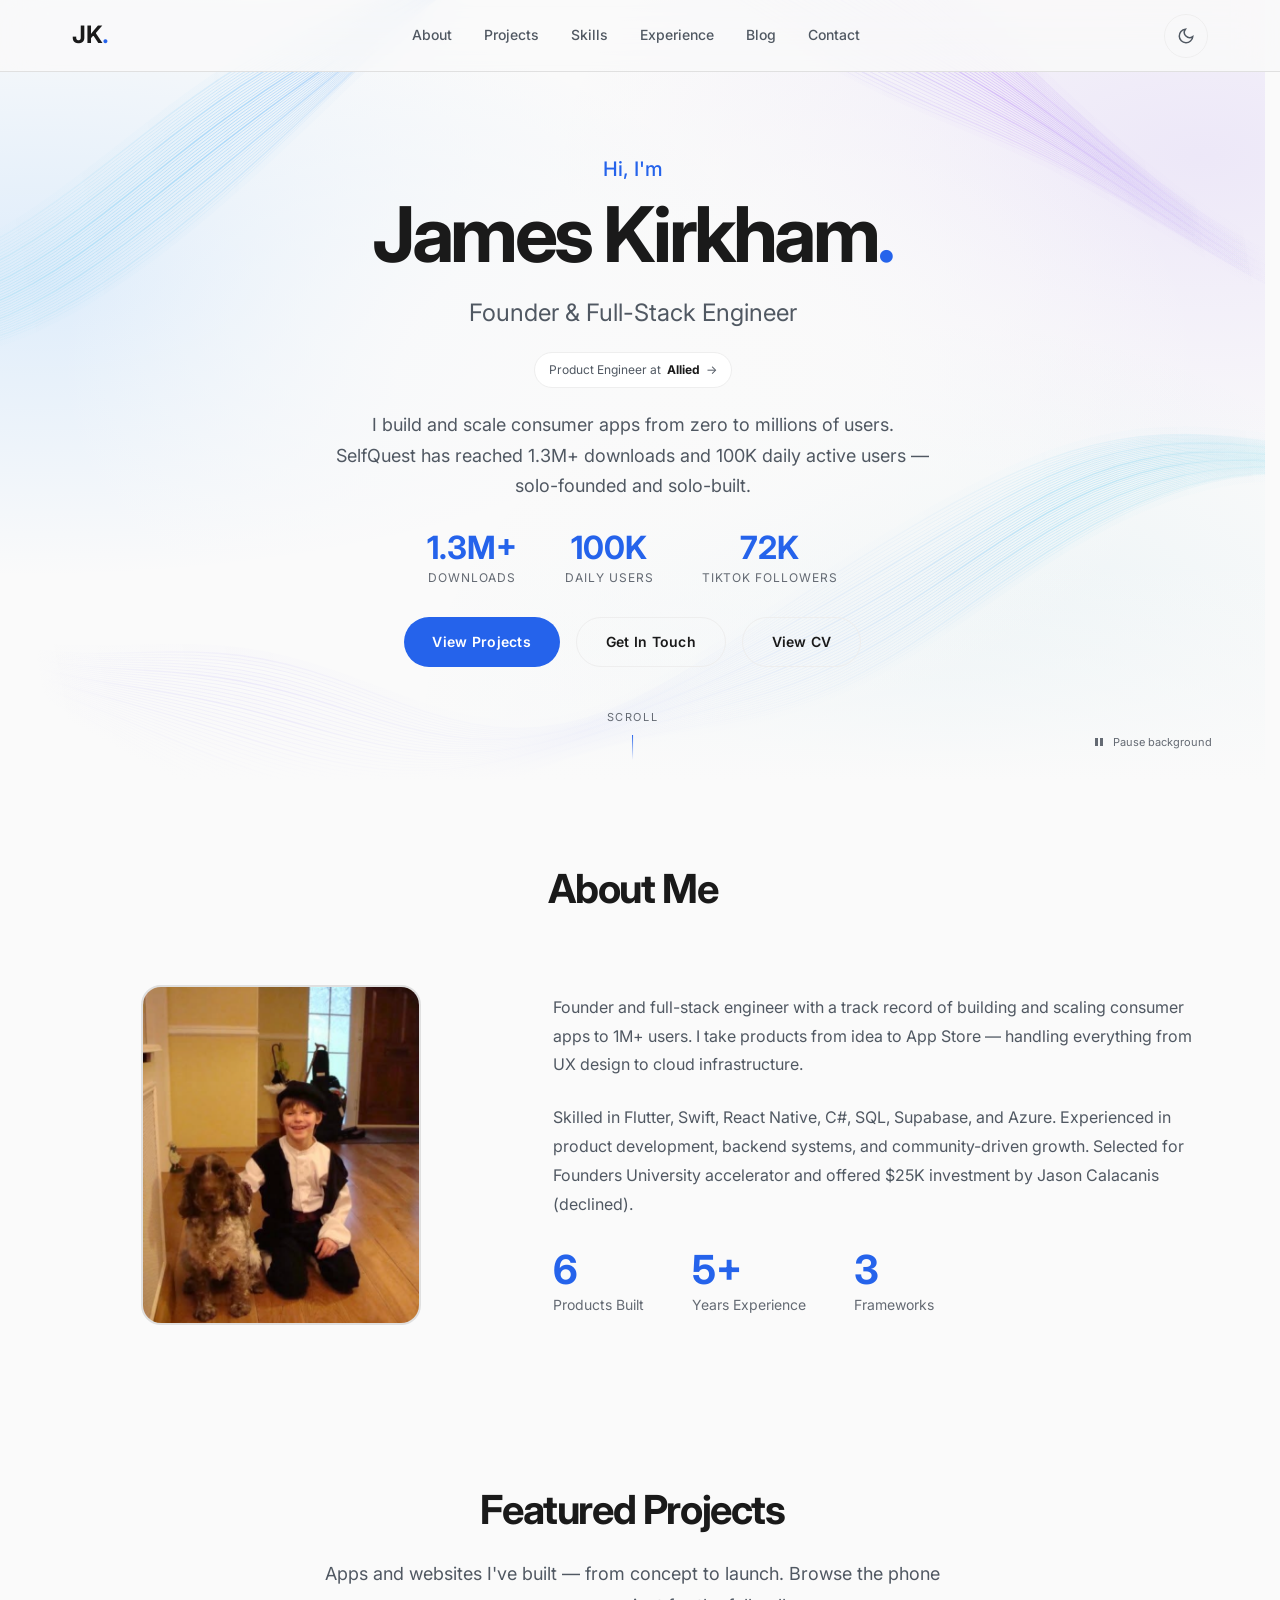
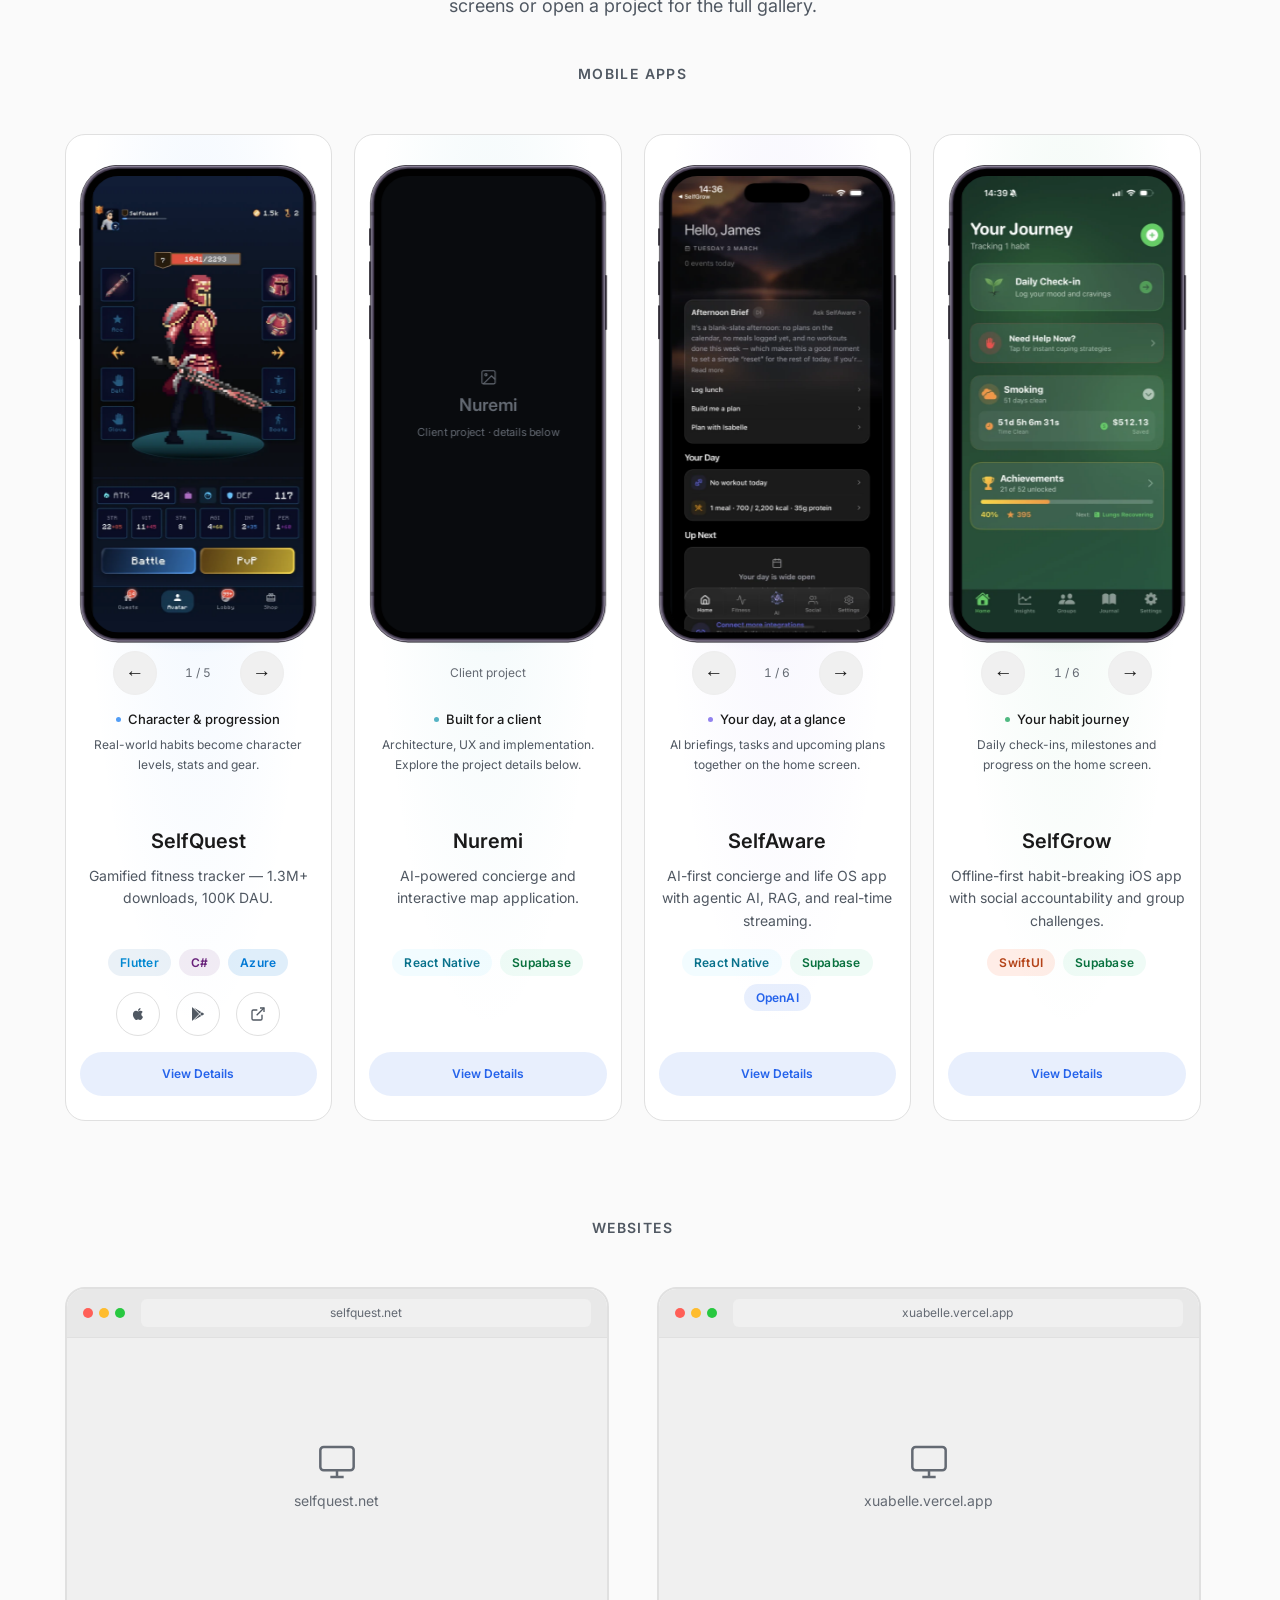
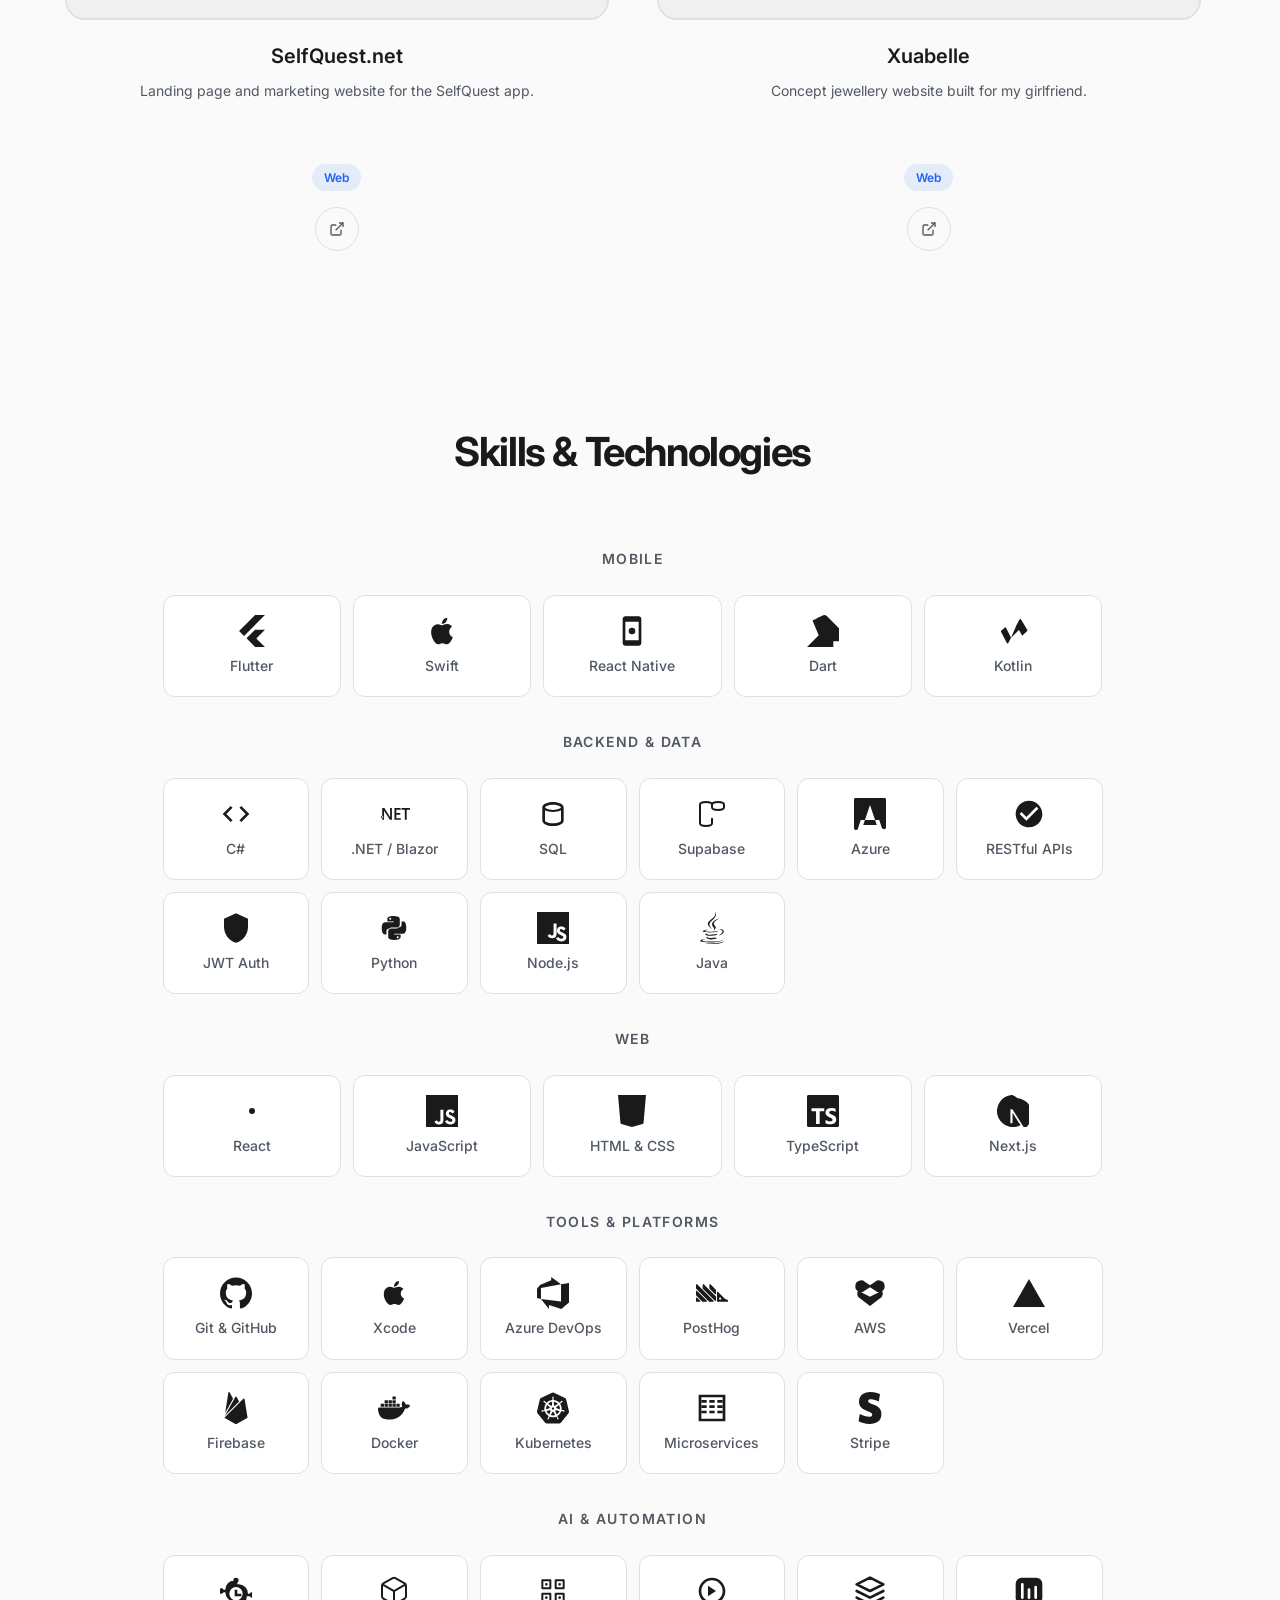
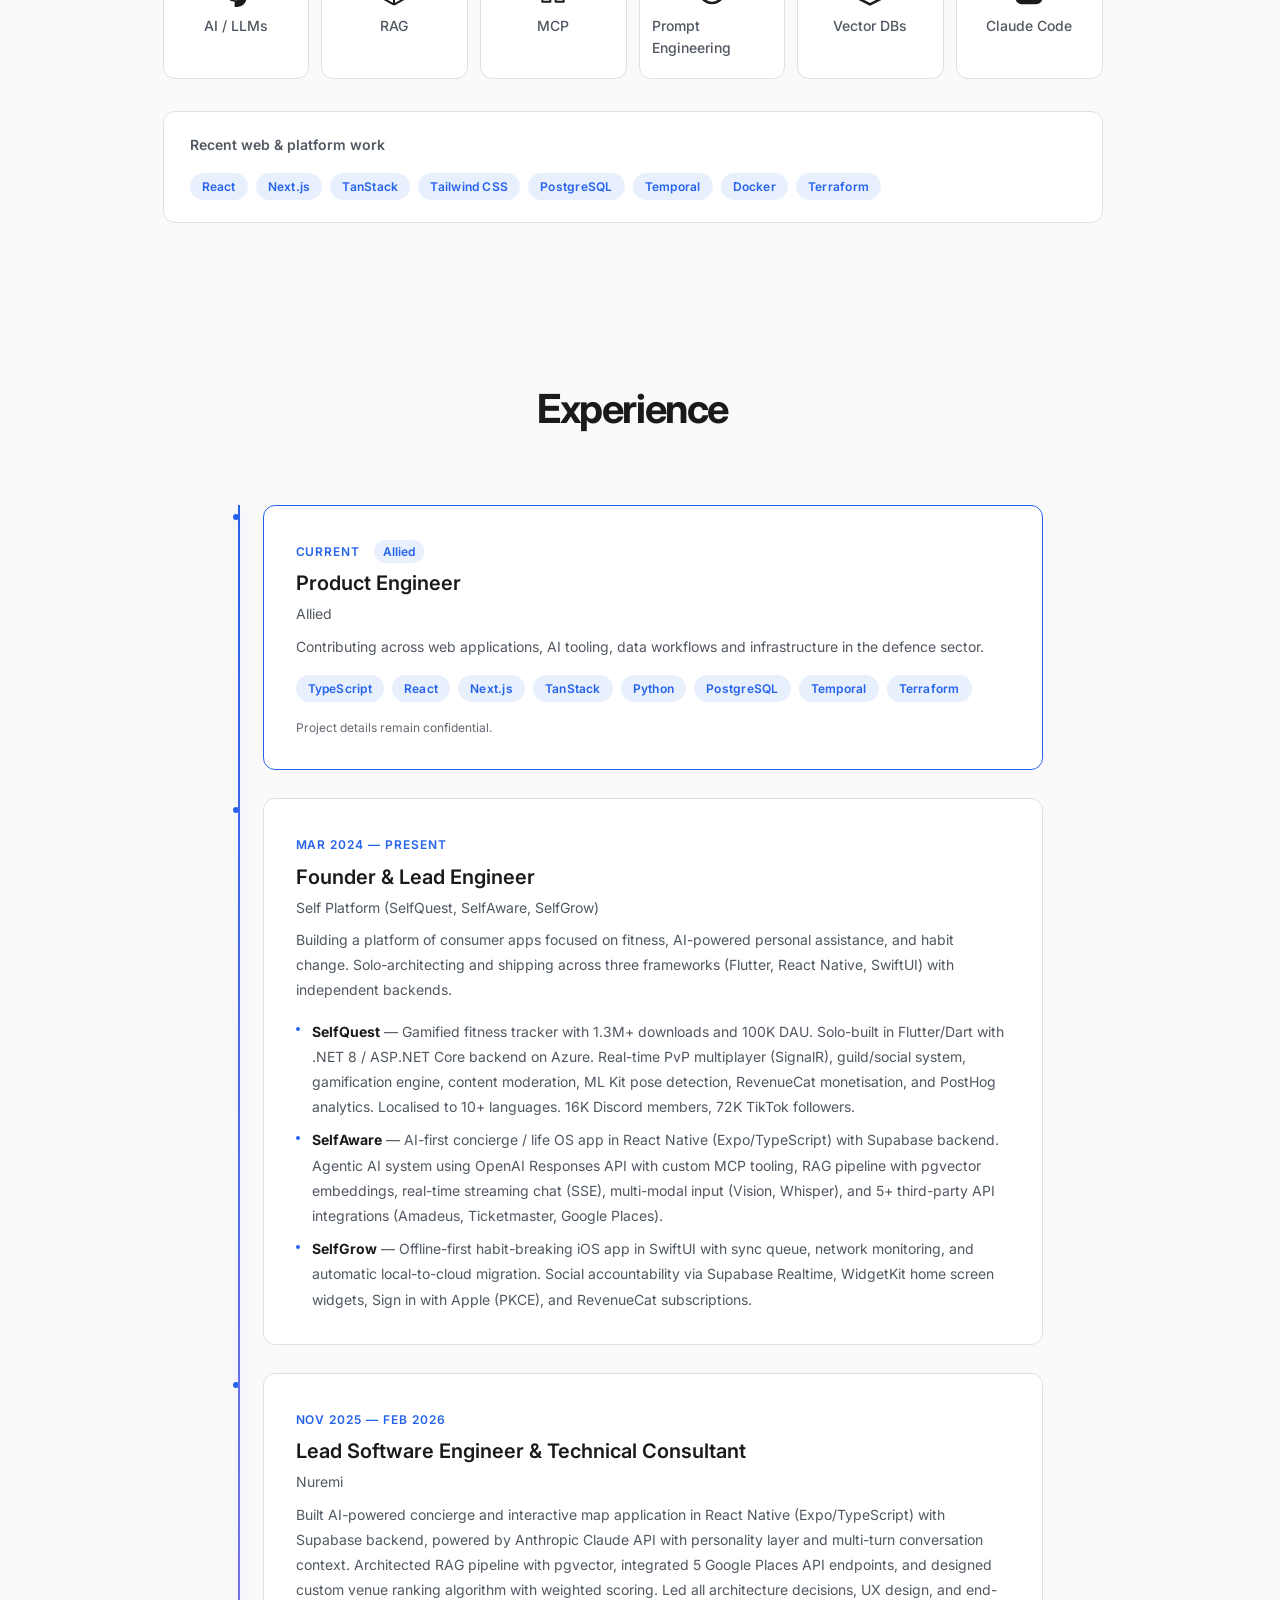
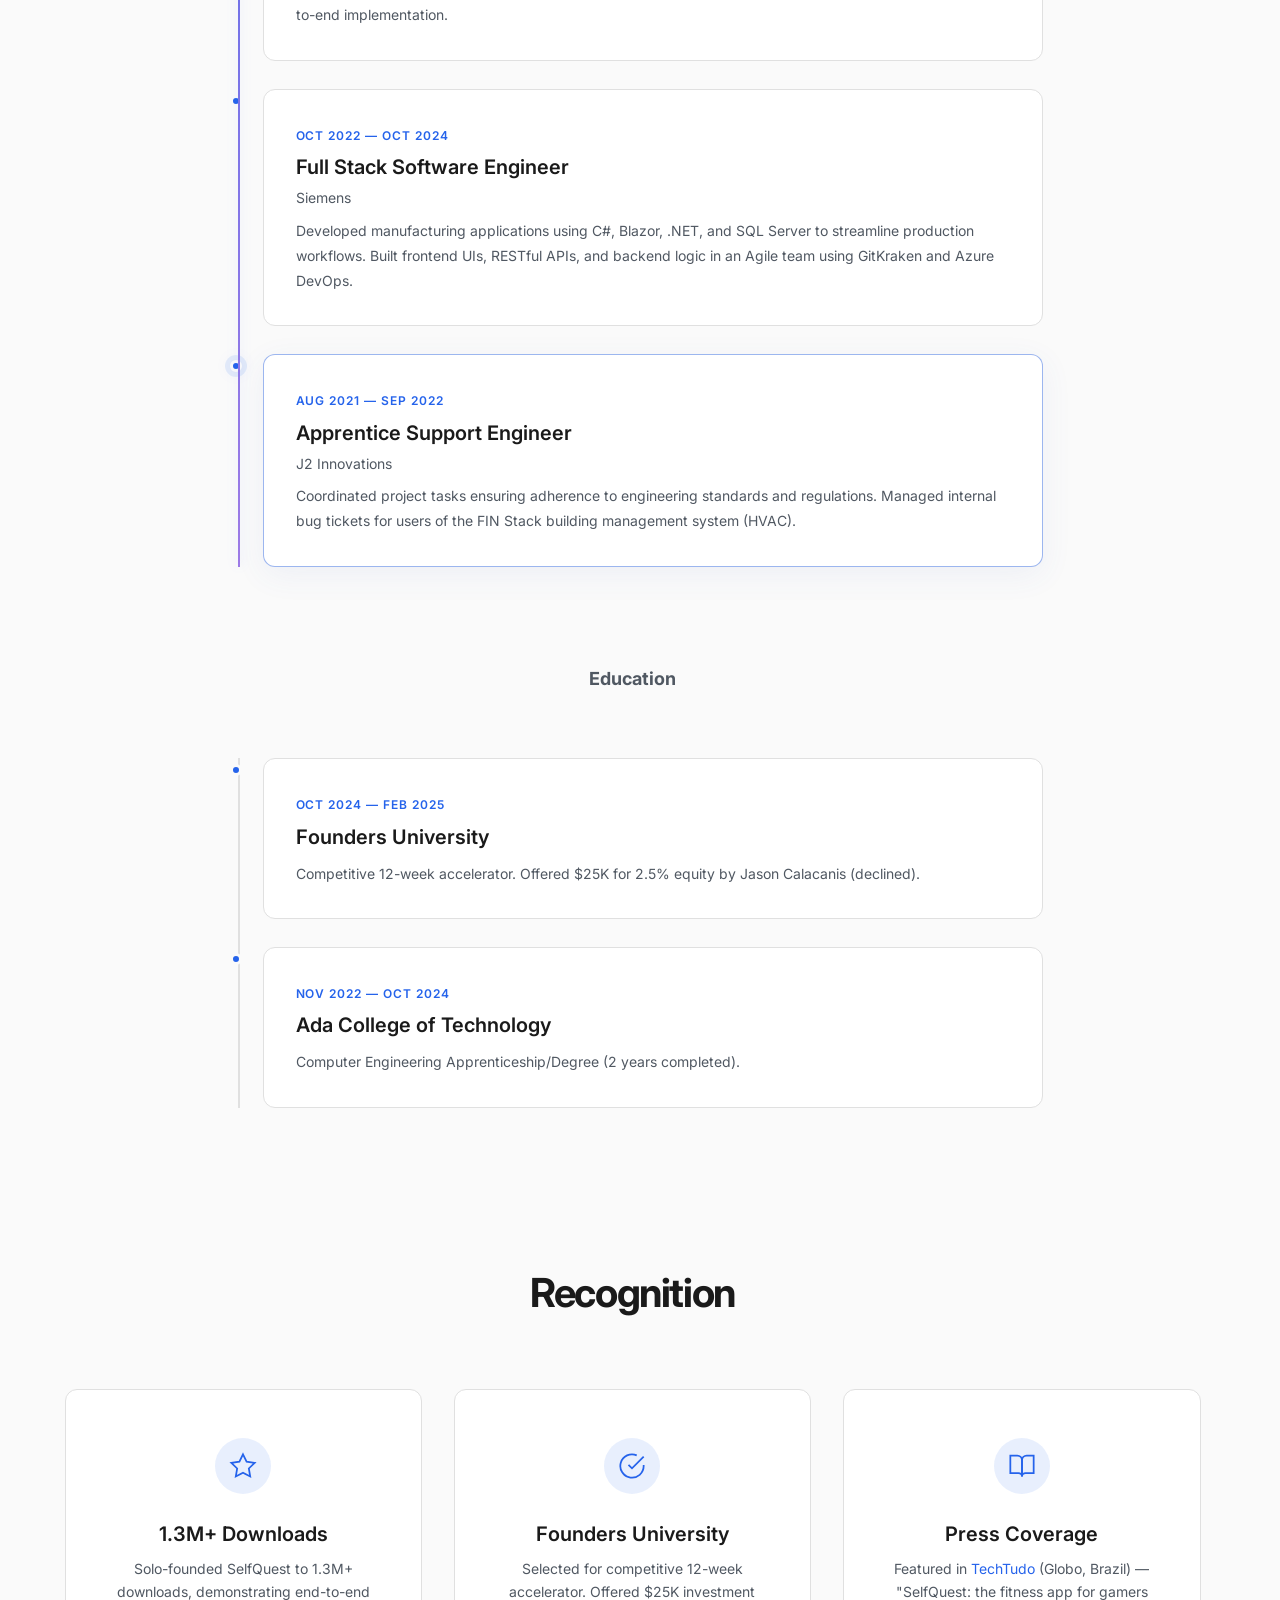
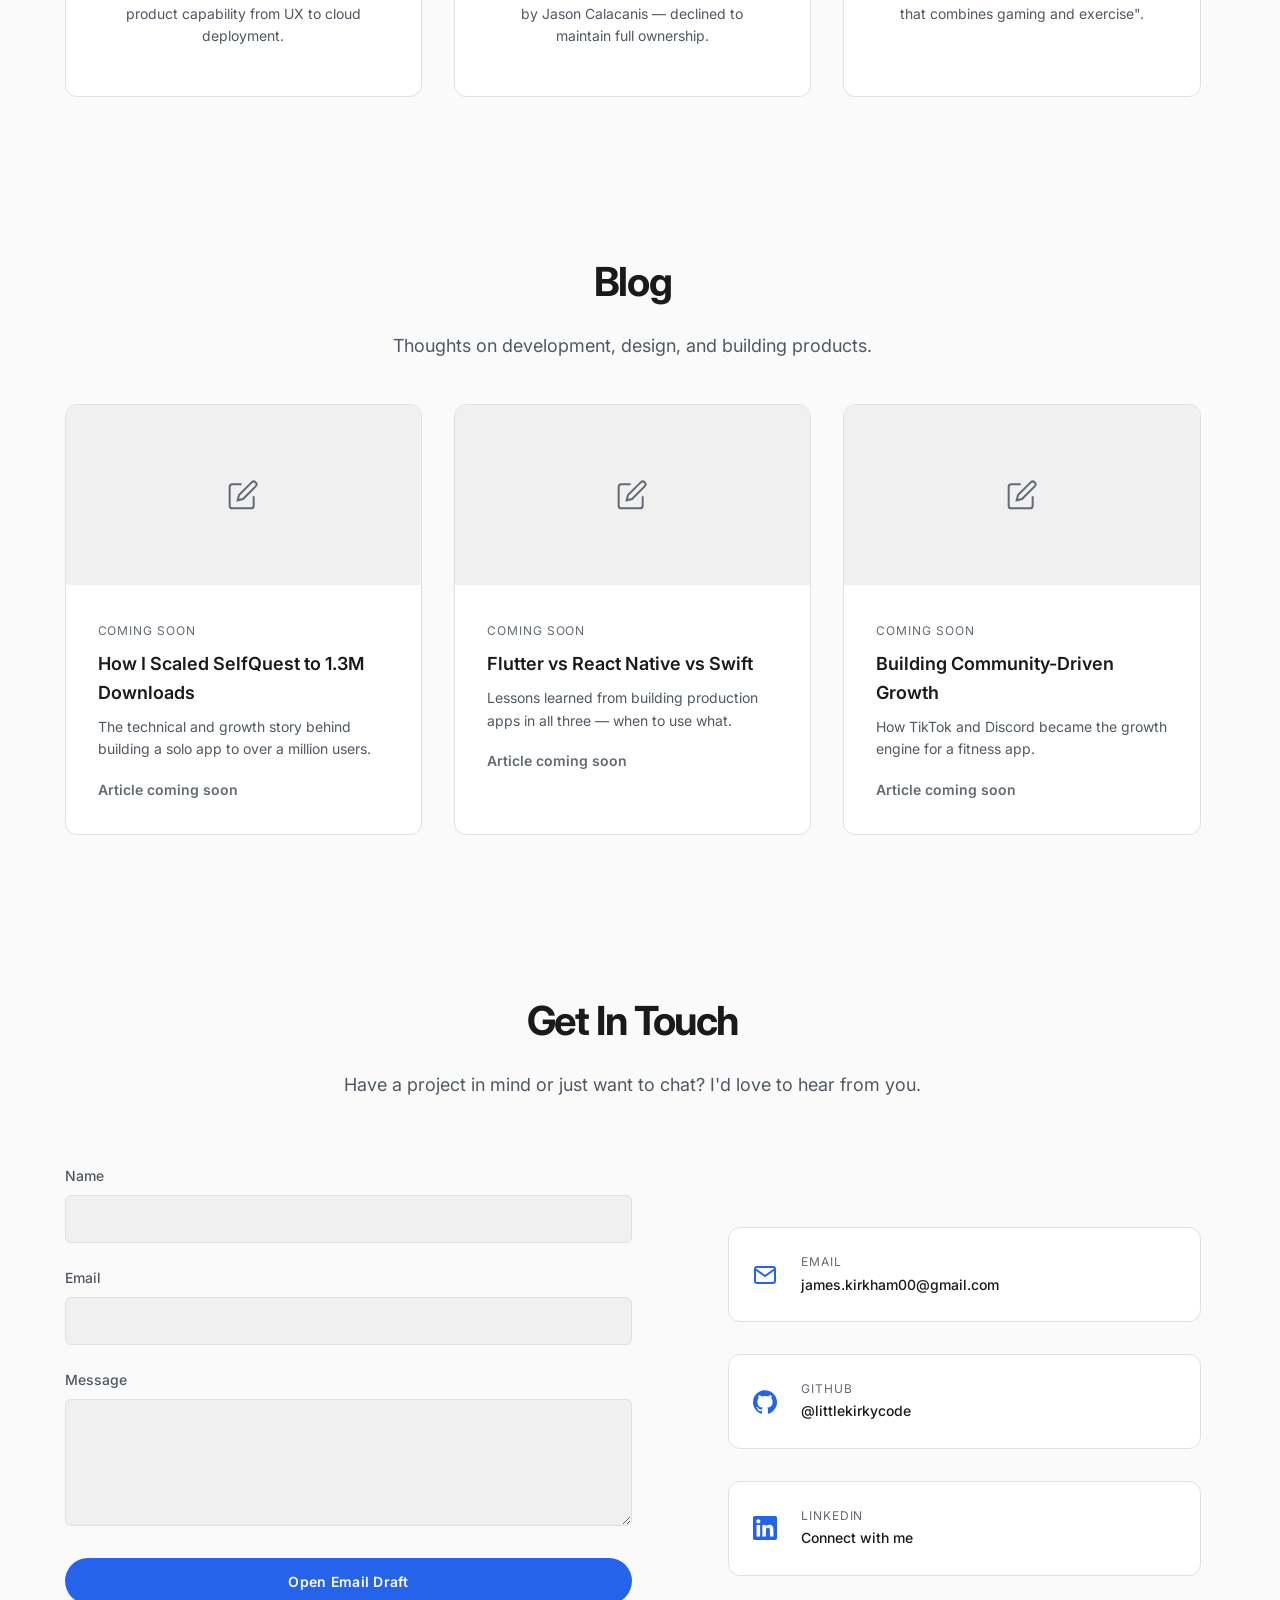
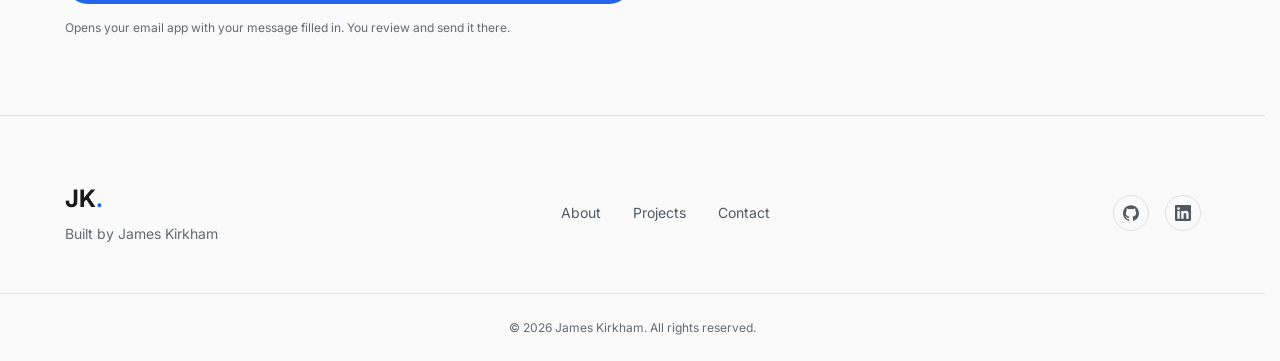
==== commit c3e49372: "Add tactile project previews, gallery transitions and experience timeline motion" ====
--- a/index.html
+++ b/index.html
@@ -9,11 +9,11 @@
     <link rel="preconnect" href="https://fonts.gstatic.com" crossorigin>
     <link href="https://fonts.googleapis.com/css2?family=Inter:wght@300;400;500;600;700&amp;display=swap" rel="stylesheet">
     <link rel="stylesheet" href="css/devices.min.css">
-    <link rel="stylesheet" href="css/styles.css?v=motion-1">
-    <link rel="stylesheet" href="css/enhancements.css?v=motion-1">
-    <link rel="stylesheet" href="css/motion.css?v=motion-1">
-    <script src="js/theme.js?v=motion-1"></script>
-    <script type="module" src="js/hero-field.js?v=motion-1"></script>
+    <link rel="stylesheet" href="css/styles.css?v=motion-2">
+    <link rel="stylesheet" href="css/enhancements.css?v=motion-2">
+    <link rel="stylesheet" href="css/motion.css?v=motion-2">
+    <script src="js/theme.js?v=motion-2"></script>
+    <script type="module" src="js/hero-field.js?v=motion-2"></script>
     <meta name="theme-color" content="#0a0a0a">
     <link rel="canonical" href="https://littlekirkycode.github.io/">
     <meta property="og:title" content="James Kirkham — Founder & Full-Stack Engineer">
@@ -804,7 +804,8 @@
         <div class="viewer__stage" id="viewerStage"><button type="button" class="gallery-button" id="viewerPrevious" aria-label="Previous screenshot">←</button><img id="viewerImage" alt=""><button type="button" class="gallery-button" id="viewerNext" aria-label="Next screenshot">→</button></div>
         <p class="viewer__caption" id="viewerCaption" aria-live="polite"></p>
     </dialog>
-    <script src="js/media.js?v=motion-1"></script>
-    <script src="js/main.js?v=motion-1"></script>
+    <script src="js/media.js?v=motion-2"></script>
+    <script src="js/interactions.js?v=motion-2"></script>
+    <script src="js/main.js?v=motion-2"></script>
 </body>
 </html>
--- a/css/motion.css
+++ b/css/motion.css
@@ -92,3 +92,165 @@
   .hero__motion-toggle { display: none; }
   .phone-mockup .device { transition: none; }
 }
+
+/* Each app keeps its own colour, with light concentrated around the device. */
+[data-project='selfquest'] { --project-rgb: 81, 157, 246; }
+[data-project='selfaware'] { --project-rgb: 146, 130, 239; }
+[data-project='selfgrow'] { --project-rgb: 80, 185, 129; }
+[data-project='nuremi'] { --project-rgb: 84, 179, 196; }
+.project-card[data-project] {
+  position: relative;
+  isolation: isolate;
+  --light-x: 50%;
+  --light-y: 28%;
+}
+.project-card[data-project]::before,
+.project-card[data-project]::after {
+  content: '';
+  position: absolute;
+  inset: 0;
+  border-radius: inherit;
+  pointer-events: none;
+  transition: opacity 260ms;
+}
+.project-card[data-project]::before {
+  z-index: -1;
+  background: radial-gradient(ellipse at 50% 29%, rgba(var(--project-rgb), 0.085), transparent 62%);
+}
+.project-card[data-project]::after {
+  padding: 1px;
+  opacity: 0;
+  background: radial-gradient(320px circle at var(--light-x) var(--light-y), rgba(var(--project-rgb), 0.75), transparent 75%);
+  -webkit-mask: linear-gradient(#fff 0 0) content-box, linear-gradient(#fff 0 0);
+  mask: linear-gradient(#fff 0 0) content-box, linear-gradient(#fff 0 0);
+  -webkit-mask-composite: xor;
+  mask-composite: exclude;
+}
+.project-card[data-project].is-pointing::after,
+.project-card[data-project]:focus-within::after { opacity: 1; }
+.phone-mockup {
+  --phone-scale: 0.55;
+  overflow: visible;
+}
+.phone-mockup::before {
+  content: '';
+  position: absolute;
+  width: 90%;
+  height: 64px;
+  left: 5%;
+  bottom: -6px;
+  background: radial-gradient(ellipse, rgba(var(--project-rgb), 0.15), transparent 70%);
+  pointer-events: none;
+}
+.phone-mockup .device {
+  transform: scale(var(--phone-scale)) perspective(1400px) rotateX(var(--tilt-x, 0deg)) rotateY(var(--tilt-y, 0deg));
+  transition: transform 360ms cubic-bezier(.22, 1, .36, 1), translate 280ms cubic-bezier(.22, 1, .36, 1), filter 280ms;
+}
+.phone-mockup .device-frame::after {
+  content: '';
+  position: absolute;
+  inset: 19px;
+  z-index: 3;
+  border-radius: 40px;
+  pointer-events: none;
+  opacity: 0;
+  background:
+    radial-gradient(ellipse at var(--glass-x, 50%) 20%, rgba(255, 255, 255, 0.14), transparent 60%),
+    linear-gradient(125deg, transparent 25%, rgba(255, 255, 255, 0.085) 44%, transparent 64%);
+  transition: opacity 320ms;
+}
+.project-card.is-pointing .device-frame::after,
+.project-card:focus-within .device-frame::after { opacity: 0.75; }
+.phone-caption {
+  min-height: 96px;
+  margin: 14px 0 0;
+  padding-inline: 4px;
+  font-size: 12px;
+  line-height: 1.65;
+  color: var(--text-secondary);
+}
+.phone-caption strong {
+  display: block;
+  color: var(--text);
+  font-size: 13px;
+  font-weight: 500;
+  margin-bottom: 5px;
+}
+.phone-caption strong::before {
+  content: '';
+  display: inline-block;
+  width: 5px;
+  height: 5px;
+  margin: 0 7px 2px 0;
+  border-radius: 50%;
+  background: rgb(var(--project-rgb));
+}
+.gallery-caption {
+  min-height: 78px;
+  padding: 12px 2px 4px;
+  color: var(--text-secondary);
+  font-size: 12px;
+  line-height: 1.65;
+}
+.gallery-caption strong {
+  display: block;
+  color: var(--text);
+  font-size: 14px;
+  font-weight: 500;
+  margin-bottom: 4px;
+}
+.gallery-stage {
+  background: radial-gradient(ellipse at 50% 40%, rgba(var(--project-rgb, 81, 157, 246), 0.08), transparent 80%), var(--bg-secondary);
+}
+.gallery-thumbnail[aria-pressed='true'] { border-color: rgb(var(--project-rgb, 81, 157, 246)); }
+.viewer__caption { max-width: 780px; margin-inline: auto; line-height: 1.6; }
+.viewer__caption strong { display: block; margin-bottom: 3px; color: #f0f0f0; font-weight: 500; }
+.viewer__caption small { display: block; color: #969ba5; font-size: 11px; margin-top: 4px; }
+.modal__container { animation: none; }
+::view-transition-group(portfolio-screen) {
+  animation-duration: 460ms;
+  animation-timing-function: cubic-bezier(.22, 1, .36, 1);
+  overflow: clip;
+}
+::view-transition-old(portfolio-screen),
+::view-transition-new(portfolio-screen) { height: 100%; object-fit: contain; }
+::view-transition-old(root),
+::view-transition-new(root) { animation-duration: 220ms; mix-blend-mode: normal; }
+/* The timeline advances with reading progress; every role stays fully readable. */
+.timeline--animated::after {
+  content: '';
+  position: absolute;
+  left: 15px;
+  top: 0;
+  bottom: 0;
+  width: 2px;
+  transform-origin: top;
+  transform: scaleY(var(--timeline-progress, 0));
+  background: linear-gradient(var(--accent), #9c7ae6);
+  box-shadow: 0 0 12px rgba(92, 130, 246, 0.2);
+  pointer-events: none;
+}
+.timeline--animated .timeline__dot {
+  background: var(--border-light);
+  transition: background-color 240ms, box-shadow 240ms;
+}
+.timeline--animated .is-reached .timeline__dot { background: var(--accent); }
+.timeline--animated .is-active .timeline__dot { box-shadow: 0 0 0 5px var(--accent-glow), 0 0 18px var(--accent-glow); }
+.timeline--animated .is-active .timeline__content {
+  border-color: rgba(104, 143, 231, 0.65);
+  box-shadow: 0 8px 32px rgba(68, 104, 184, 0.07);
+}
+@media (max-width: 768px) {
+  .phone-mockup { --phone-scale: 0.48; }
+  .timeline--animated::after { left: 7px; }
+}
+@media (max-width: 580px) {
+  .phone-mockup { --phone-scale: 0.55; }
+  .phone-caption { min-height: 76px; }
+}
+@media (prefers-reduced-motion: reduce) {
+  .phone-mockup .device { transform: scale(var(--phone-scale)); transition: none; }
+  .timeline--animated::after { transform: none; }
+  .timeline--animated .timeline__dot { background: var(--accent); }
+  ::view-transition-group(*), ::view-transition-old(*), ::view-transition-new(*) { animation: none; }
+}
